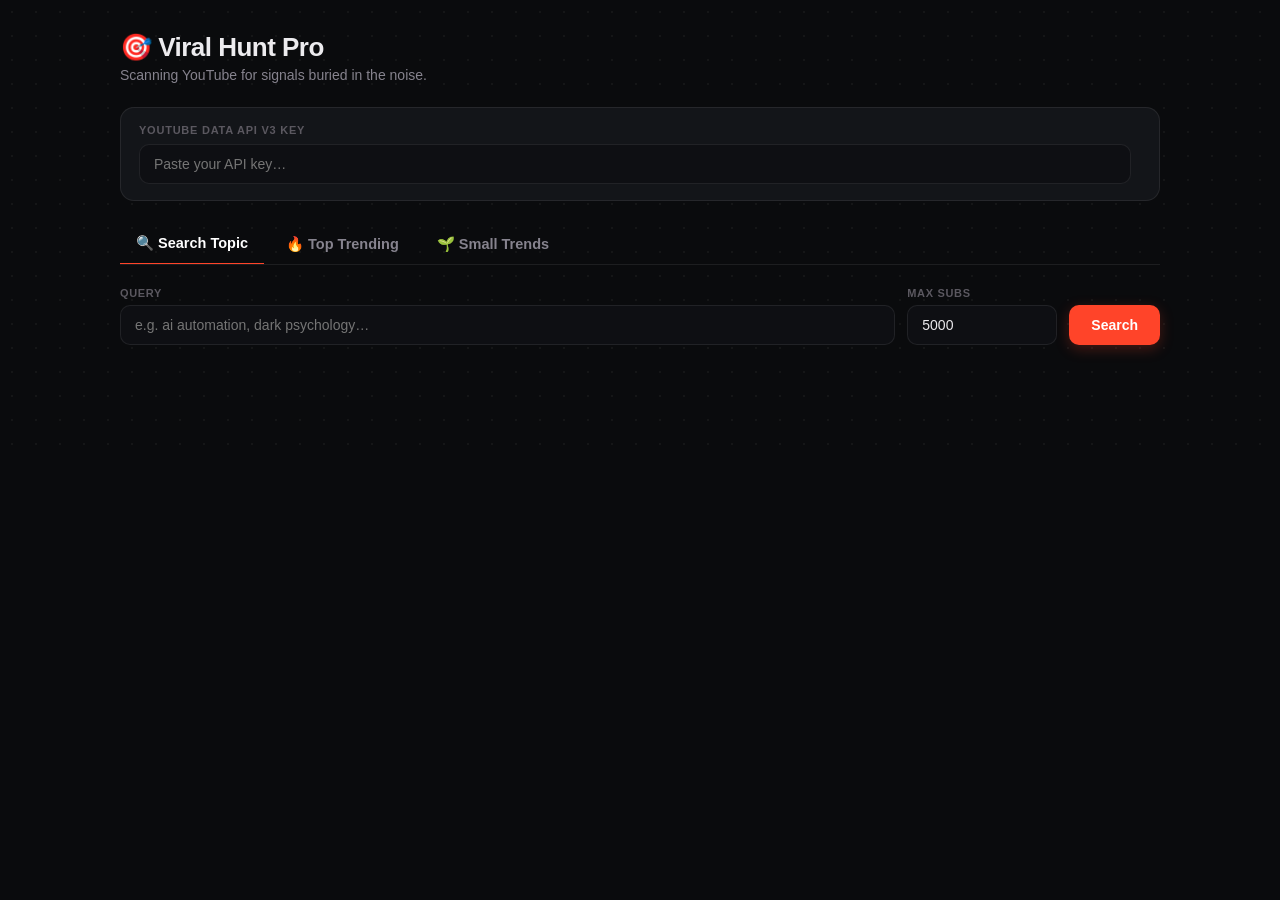
==== index.html @ f2e473ea "Update index.html" ====
<!DOCTYPE html>
<html lang="en">
<head>
<meta charset="UTF-8">
<meta name="viewport" content="width=device-width, initial-scale=1.0">
<title>Viral Hunt Pro</title>
<style>
  :root {
    --void: #0a0b0d;
    --panel: #131519;
    --panel-2: #0e0f13;
    --line: rgba(255,255,255,0.08);
    --signal: #ff4429;
    --signal-dim: rgba(255,68,41,0.14);
    --phosphor: #5eefa0;
    --amber: #ffb454;
    --ink: #ecebee;
    --ink-dim: #86838e;
    --ink-faint: #5b5860;
  }
  * { box-sizing: border-box; }
  html, body {
    margin: 0;
    background: var(--void);
    color: var(--ink);
    font-family: -apple-system, BlinkMacSystemFont, 'Segoe UI', Roboto, Helvetica, Arial, sans-serif;
    -webkit-font-smoothing: antialiased;
  }
  body {
    background-image: radial-gradient(rgba(255,255,255,0.045) 1px, transparent 1px);
    background-size: 24px 24px;
  }
  .app { max-width: 1080px; margin: 0 auto; padding: 32px 20px 80px; }

  .app-header { margin-bottom: 24px; }
  .app-header h1 {
    font-size: 26px; font-weight: 800; margin: 0 0 4px;
    letter-spacing: -0.02em; display: flex; align-items: center; gap: 9px;
  }
  .app-header .tagline { margin: 0; color: var(--ink-dim); font-size: 14px; }

  .api-key-section {
    background: var(--panel); border: 1px solid var(--line);
    border-radius: 14px; padding: 16px 18px; margin-bottom: 22px;
  }
  .api-key-section label {
    display: block; font-size: 11px; font-weight: 700; text-transform: uppercase;
    letter-spacing: 0.07em; color: var(--ink-faint); margin-bottom: 8px;
  }
  .api-key-row { display: flex; align-items: center; gap: 10px; }
  .api-key-row input { flex: 1; }
  .key-status { font-size: 12px; color: var(--ink-faint); white-space: nowrap; font-family: ui-monospace, 'SF Mono', Consolas, monospace; }
  .key-status.saved { color: var(--phosphor); }
  .key-hint { margin: 8px 0 0; font-size: 12px; color: var(--ink-faint); }

  input[type="text"], input[type="number"], input[type="password"] {
    background: var(--panel-2); border: 1px solid var(--line); color: var(--ink);
    border-radius: 10px; padding: 11px 14px; font-size: 14px; outline: none;
    transition: border-color .15s, box-shadow .15s; width: 100%; font-family: inherit;
  }
  input:focus { border-color: var(--signal); box-shadow: 0 0 0 3px var(--signal-dim); }

  .tabs { display: flex; gap: 6px; margin-bottom: 22px; border-bottom: 1px solid var(--line); overflow-x: auto; scrollbar-width: none; }
  .tabs::-webkit-scrollbar { display: none; }
  .tab-btn {
    background: transparent; border: none; color: var(--ink-dim); font-size: 14.5px;
    font-weight: 700; padding: 11px 16px; cursor: pointer; border-radius: 10px 10px 0 0;
    position: relative; top: 1px; transition: color .15s; font-family: inherit; white-space: nowrap;
  }
  .tab-btn:hover { color: var(--ink); }
  .tab-btn.active { color: #fff; border-bottom: 2px solid var(--signal); }
  .tab-btn:focus-visible, .primary-btn:focus-visible, .watch-link:focus-visible {
    outline: 2px solid var(--phosphor); outline-offset: 2px;
  }

  .tab-panel { display: none; }
  .tab-panel.active { display: block; animation: fadeIn .25s ease; }
  @keyframes fadeIn { from { opacity: 0; transform: translateY(4px); } to { opacity: 1; transform: translateY(0); } }

  .controls { display: flex; align-items: flex-end; gap: 12px; flex-wrap: wrap; margin-bottom: 8px; }
  .field { display: flex; flex-direction: column; gap: 6px; flex: 1; min-width: 200px; }
  .field-small { flex: 0 0 150px; min-width: 130px; }
  .field label {
    font-size: 11px; font-weight: 700; color: var(--ink-faint);
    text-transform: uppercase; letter-spacing: 0.06em;
  }
  .region-chip {
    background: rgba(255,255,255,0.04); border: 1px solid var(--line); color: var(--ink-dim);
    font-size: 13.5px; font-weight: 600; padding: 11px 16px; border-radius: 10px; white-space: nowrap;
  }

  .primary-btn {
    background: var(--signal); border: none; color: #fff; font-weight: 700; font-size: 14px;
    padding: 12px 22px; border-radius: 10px; cursor: pointer; white-space: nowrap;
    display: inline-flex; align-items: center; gap: 8px;
    transition: transform .12s, box-shadow .12s, opacity .12s, background .12s;
    box-shadow: 0 4px 14px rgba(255,68,41,0.25); font-family: inherit;
  }
  .primary-btn:hover:not(:disabled) { background: #ff5b3f; transform: translateY(-1px); box-shadow: 0 6px 18px rgba(255,68,41,0.35); }
  .primary-btn:disabled { opacity: .6; cursor: not-allowed; transform: none; }

  .status-msg { font-size: 13.5px; margin: 10px 0 14px; min-height: 18px; }
  .status-msg.info { color: var(--ink-dim); }
  .status-msg.success { color: var(--phosphor); }
  .status-msg.error { color: #ff6b6b; }

  .results-wrap { overflow-x: auto; border-radius: 14px; }
  .results-table {
    width: 100%; border-collapse: collapse; background: var(--panel-2);
    border: 1px solid var(--line); border-radius: 14px; overflow: hidden;
  }
  .results-table thead th {
    text-align: left; font-size: 10.5px; text-transform: uppercase; letter-spacing: .07em;
    color: var(--ink-faint); padding: 12px 16px; border-bottom: 1px solid var(--line); font-weight: 700;
  }
  .results-table tbody tr { border-bottom: 1px solid rgba(255,255,255,.05); transition: background .15s; }
  .results-table tbody tr:last-child { border-bottom: none; }
  .results-table tbody tr:hover { background: rgba(255,255,255,.025); }
  .results-table td { padding: 12px 16px; vertical-align: middle; }

  .video-cell { display: flex; align-items: center; gap: 12px; min-width: 260px; }
  .thumb { width: 96px; height: 54px; object-fit: cover; border-radius: 8px; background: #1a1c21; flex-shrink: 0; }
  .video-meta { min-width: 0; }
  .video-title {
    font-size: 14px; font-weight: 600; color: var(--ink); overflow: hidden; text-overflow: ellipsis;
    display: -webkit-box; -webkit-line-clamp: 2; -webkit-box-orient: vertical; line-height: 1.35;
  }
  .video-channel { font-size: 12.5px; color: var(--ink-dim); margin-top: 2px; }
  .video-views {
    font-size: 11.5px; color: var(--ink-faint); margin-top: 2px;
    font-family: ui-monospace, 'SF Mono', Consolas, monospace;
  }

  .badge {
    display: inline-block; padding: 5px 11px; border-radius: 999px; font-size: 12.5px;
    font-weight: 700; font-variant-numeric: tabular-nums; white-space: nowrap;
    font-family: ui-monospace, 'SF Mono', Consolas, monospace;
  }
  .badge-phosphor { color: var(--phosphor); background: rgba(94,239,160,0.12); }
  .badge-amber { color: var(--amber); background: rgba(255,180,84,0.12); }

  .ratio-badge { font-weight: 800; }
  .ratio-badge.ratio-hot { color: #fff; background: var(--signal); }
  .ratio-badge.ratio-warm { color: var(--amber); background: rgba(255,180,84,0.14); }
  .ratio-badge.ratio-mild { color: var(--ink-dim); background: rgba(255,255,255,0.06); }

  .watch-link {
    color: #fff; background: rgba(255,255,255,.06); border: 1px solid rgba(255,255,255,.12);
    padding: 7px 14px; border-radius: 8px; font-size: 13px; font-weight: 700; text-decoration: none;
    white-space: nowrap; transition: background .15s, border-color .15s; display: inline-block;
  }
  .watch-link:hover { background: rgba(255,255,255,.1); border-color: rgba(255,255,255,.2); }

  .empty-state {
    text-align: center; padding: 48px 20px; background: var(--panel-2);
    border: 1px dashed var(--line); border-radius: 14px; color: var(--ink-dim);
  }
  .empty-icon { font-size: 28px; margin-bottom: 10px; opacity: 0.8; }

  .spinner {
    width: 14px; height: 14px; border: 2px solid rgba(255,255,255,.35); border-top-color: #fff;
    border-radius: 50%; display: inline-block; animation: spin .7s linear infinite;
  }
  @keyframes spin { to { transform: rotate(360deg); } }

  @media (max-width: 640px) {
    .app { padding: 20px 14px 60px; }
    .video-cell { min-width: 200px; }
    .thumb { width: 68px; height: 38px; }
  }

  @media (prefers-reduced-motion: reduce) {
    * { animation-duration: 0.01ms !important; animation-iteration-count: 1 !important; transition-duration: 0.01ms !important; }
  }
</style>
</head>
<body>
  <div class="app">
    <header class="app-header">
      <h1>🎯 Viral Hunt Pro</h1>
      <p class="tagline">Scanning YouTube for signals buried in the noise.</p>
    </header>

    <section class="api-key-section">
      <label for="apiKeyInput">YouTube Data API v3 Key</label>
      <div class="api-key-row">
        <input type="password" id="apiKeyInput" placeholder="Paste your API key…" autocomplete="off">
        <span id="apiKeyStatus" class="key-status"></span>
      </div>
    </section>

    <nav class="tabs">
      <button class="tab-btn active" data-tab="search" type="button">🔍 Search Topic</button>
      <button class="tab-btn" data-tab="trending" type="button">🔥 Top Trending</button>
      <button class="tab-btn" data-tab="smallTrends" type="button">🌱 Small Trends</button>
    </nav>

    <main>
      <!-- Tab 1: Search Topic -->
      <section id="searchTab" class="tab-panel active">
        <div class="controls">
          <div class="field">
            <label for="queryInput">Query</label>
            <input type="text" id="queryInput" placeholder="e.g. ai automation, dark psychology…">
          </div>
          <div class="field field-small">
            <label for="maxSubsInput">Max Subs</label>
            <input type="number" id="maxSubsInput" value="5000" min="0" step="1">
          </div>
          <button id="searchBtn" class="primary-btn" type="button">Search</button>
        </div>
        <div id="searchStatus" class="status-msg"></div>
        <div id="searchResultsWrap" class="results-wrap"></div>
      </section>

      <!-- Tab 2: General Trending -->
      <section id="trendingTab" class="tab-panel">
        <div class="controls">
          <div class="region-chip">🇮🇳 Region: India</div>
          <button id="trendingBtn" class="primary-btn" type="button">Fetch Trending</button>
        </div>
        <div id="trendingStatus" class="status-msg"></div>
        <div id="trendingResultsWrap" class="results-wrap"></div>
      </section>

      <!-- Tab 3: Small Trends (New Feature) -->
      <section id="smallTrendsTab" class="tab-panel">
        <div class="controls">
          <div class="field field-small" style="flex: 2;">
            <label for="smallTrendsMaxSubs">Max Subs Limit for Trends</label>
            <input type="number" id="smallTrendsMaxSubs" value="50000" min="0" step="1" placeholder="e.g. 50000">
          </div>
          <button id="smallTrendsBtn" class="primary-btn" type="button">Find Small Trends</button>
        </div>
        <p style="font-size: 12px; color: var(--ink-faint); margin-top: 5px;">Scans Top 50 Trending videos and filters out the big channels.</p>
        <div id="smallTrendsStatus" class="status-msg"></div>
        <div id="smallTrendsResultsWrap" class="results-wrap"></div>
      </section>
    </main>
  </div>

<script>
'use strict';

const YT_API_BASE = 'https://www.googleapis.com/youtube/v3';
const API_KEY_STORAGE = 'viralHuntPro_apiKey';

/* ---------- API key persistence ---------- */

function loadApiKey() {
  const saved = localStorage.getItem(API_KEY_STORAGE);
  if (saved) {
    document.getElementById('apiKeyInput').value = saved;
    setKeyStatus(true);
  }
}

function setKeyStatus(hasKey) {
  const el = document.getElementById('apiKeyStatus');
  el.textContent = hasKey ? '● saved' : '';
  el.className = hasKey ? 'key-status saved' : 'key-status';
}

document.getElementById('apiKeyInput').addEventListener('input', (e) => {
  const val = e.target.value.trim();
  if (val) {
    localStorage.setItem(API_KEY_STORAGE, val);
    setKeyStatus(true);
  } else {
    localStorage.removeItem(API_KEY_STORAGE);
    setKeyStatus(false);
  }
});

function getApiKey() {
  return document.getElementById('apiKeyInput').value.trim();
}

function requireApiKey(statusElId) {
  const key = getApiKey();
  if (!key) {
    showStatus(statusElId, 'Add your YouTube API key above first.', 'error');
    document.getElementById('apiKeyInput').focus();
    return null;
  }
  return key;
}

/* ---------- Tabs ---------- */

document.querySelectorAll('.tab-btn').forEach((btn) => {
  btn.addEventListener('click', () => {
    document.querySelectorAll('.tab-btn').forEach((b) => b.classList.remove('active'));
    document.querySelectorAll('.tab-panel').forEach((p) => p.classList.remove('active'));
    btn.classList.add('active');
    document.getElementById(btn.dataset.tab + 'Tab').classList.add('active');
  });
});

/* ---------- Shared helpers ---------- */

function showStatus(elId, message, type) {
  const el = document.getElementById(elId);
  if (!message) {
    el.textContent = '';
    el.className = 'status-msg';
    return;
  }
  el.textContent = message;
  el.className = `status-msg ${type}`;
}

function setLoading(mode, isLoading) {
  let btnId, label;
  if (mode === 'search') { btnId = 'searchBtn'; label = 'Search'; }
  else if (mode === 'trending') { btnId = 'trendingBtn'; label = 'Fetch Trending'; }
  else if (mode === 'smallTrends') { btnId = 'smallTrendsBtn'; label = 'Find Small Trends'; }

  const btn = document.getElementById(btnId);
  btn.disabled = isLoading;
  btn.innerHTML = isLoading ? '<span class="spinner"></span> Loading…' : label;
}

function clearResults(wrapId) {
  document.getElementById(wrapId).innerHTML = '';
}

function renderEmptyState(wrapId, message) {
  document.getElementById(wrapId).innerHTML =
    `<div class="empty-state"><div class="empty-icon">📡</div><p>${escapeHtml(message)}</p></div>`;
}

function escapeHtml(str) {
  const div = document.createElement('div');
  div.textContent = str == null ? '' : String(str);
  return div.innerHTML;
}

function getThumbnailUrl(snippet) {
  const thumbs = snippet && snippet.thumbnails;
  if (!thumbs) return '';
  const t = thumbs.medium || thumbs.high || thumbs.default || thumbs.standard || thumbs.maxres;
  return t ? t.url : '';
}

function formatAbbreviated(num) {
  if (num == null || isNaN(num)) return '0';
  if (num >= 1e9) return (num / 1e9).toFixed(1).replace(/\.0$/, '') + 'B';
  if (num >= 1e6) return (num / 1e6).toFixed(1).replace(/\.0$/, '') + 'M';
  if (num >= 1e3) return (num / 1e3).toFixed(1).replace(/\.0$/, '') + 'K';
  return String(num);
}

function formatRatio(ratio) {
  const rounded = ratio >= 10 ? Math.round(ratio) : Math.round(ratio * 10) / 10;
  return `${rounded}×`;
}

function ratioTierClass(ratio) {
  if (ratio >= 50) return 'ratio-hot';
  if (ratio >= 10) return 'ratio-warm';
  return 'ratio-mild';
}

function chunkArray(arr, size) {
  const out = [];
  for (let i = 0; i < arr.length; i += size) out.push(arr.slice(i, i + size));
  return out;
}

async function handleApiResponse(res) {
  let data = null;
  try {
    data = await res.json();
  } catch {
    throw new Error('Unexpected response from the YouTube API.');
  }
  if (!res.ok) {
    const apiMsg = data && data.error ? data.error.message : null;
    if (res.status === 403) throw new Error('API quota exceeded or access denied.');
    throw new Error(apiMsg || `YouTube API error (${res.status}).`);
  }
  return data;
}

function parseMaxSubs(raw) {
  const trimmed = String(raw).trim();
  if (trimmed === '') return 5000;
  const num = Number(trimmed);
  if (Number.isNaN(num) || num < 0) return 5000;
  return Math.floor(num);
}

/* ---------- Tab 1: Search Topic ---------- */

async function searchTopic() {
  const apiKey = requireApiKey('searchStatus');
  if (!apiKey) return;

  const query = document.getElementById('queryInput').value.trim();
  if (!query) {
    showStatus('searchStatus', 'Enter a search query first.', 'error');
    return;
  }

  const maxSubs = parseMaxSubs(document.getElementById('maxSubsInput').value);

  setLoading('search', true);
  clearResults('searchResultsWrap');
  showStatus('searchStatus', 'Scanning the last 24 hours…', 'info');

  try {
    const publishedAfter = new Date(Date.now() - 24 * 60 * 60 * 1000).toISOString();
    const searchUrl = `${YT_API_BASE}/search?part=snippet&type=video&order=viewCount` +
      `&videoDuration=long&publishedAfter=${encodeURIComponent(publishedAfter)}` +
      `&maxResults=50&q=${encodeURIComponent(query)}&key=${encodeURIComponent(apiKey)}`;

    const searchData = await handleApiResponse(await fetch(searchUrl));
    const items = (searchData.items || []).filter((it) => it.id && it.id.videoId);

    if (items.length === 0) {
      showStatus('searchStatus', '');
      renderEmptyState('searchResultsWrap', `No signal in the last 24 hours for "${query}". Try a broader query.`);
      return;
    }

    const videoIds = items.map((it) => it.id.videoId);
    const channelIds = [...new Set(items.map((it) => it.snippet.channelId))];

    const [videoStats, channelStats] = await Promise.all([
      fetchVideoStats(videoIds, apiKey),
      fetchChannelStats(channelIds, apiKey),
    ]);

    let results = items.map((it) => {
      const vid = it.id.videoId;
      const ch = channelStats[it.snippet.channelId];
      const vs = videoStats[vid];
      const viewCount = vs ? vs.viewCount : null;
      const subscriberCount = ch ? ch.subscriberCount : null;
      return {
        videoId: vid,
        title: it.snippet.title,
        channelTitle: it.snippet.channelTitle,
        thumbnail: getThumbnailUrl(it.snippet),
        viewCount,
        subscriberCount,
        hiddenSubs: ch ? ch.hidden : false,
        ratio: viewCount != null && subscriberCount != null ? viewCount / Math.max(subscriberCount, 1) : 0,
      };
    });

    results = results.filter((r) => r.subscriberCount !== null && !r.hiddenSubs && r.subscriberCount <= maxSubs);
    results.sort((a, b) => b.ratio - a.ratio);

    if (results.length === 0) {
      showStatus('searchStatus', '');
      renderEmptyState('searchResultsWrap', `0 videos found under ${maxSubs.toLocaleString()} subs, try increasing the limit.`);
    } else {
      showStatus('searchStatus', `Found ${results.length} outlier(s).`, 'success');
      document.getElementById('searchResultsWrap').innerHTML = buildSearchTableHTML(results);
    }
  } catch (err) {
    showStatus('searchStatus', err.message || 'Something went wrong.', 'error');
  } finally {
    setLoading('search', false);
  }
}

/* ---------- Tab 2: Top Trending ---------- */

async function fetchTrending() {
  const apiKey = requireApiKey('trendingStatus');
  if (!apiKey) return;

  setLoading('trending', true);
  clearResults('trendingResultsWrap');
  showStatus('trendingStatus', 'Reading the trending feed…', 'info');

  try {
    const url = `${YT_API_BASE}/videos?part=snippet,statistics&chart=mostPopular` +
      `&regionCode=IN&maxResults=50&key=${encodeURIComponent(apiKey)}`;
    const data = await handleApiResponse(await fetch(url));
    const items = data.items || [];

    if (items.length === 0) {
      showStatus('trendingStatus', '');
      renderEmptyState('trendingResultsWrap', 'No trending data available right now.');
      return;
    }

    const results = items.map((it) => ({
      videoId: it.id,
      title: it.snippet.title,
      channelTitle: it.snippet.channelTitle,
      thumbnail: getThumbnailUrl(it.snippet),
      viewCount: parseInt((it.statistics && it.statistics.viewCount) || '0', 10),
    }));

    showStatus('trendingStatus', `Showing ${results.length} trending videos in India.`, 'success');
    document.getElementById('trendingResultsWrap').innerHTML = buildTrendingTableHTML(results);
  } catch (err) {
    showStatus('trendingStatus', err.message, 'error');
  } finally {
    setLoading('trending', false);
  }
}

/* ---------- Tab 3: Small Trends (New) ---------- */

async function fetchSmallTrending() {
  const apiKey = requireApiKey('smallTrendsStatus');
  if (!apiKey) return;

  const maxSubs = parseMaxSubs(document.getElementById('smallTrendsMaxSubs').value);

  setLoading('smallTrends', true);
  clearResults('smallTrendsResultsWrap');
  showStatus('smallTrendsStatus', 'Hunting for hidden gems in Top 50 Trending…', 'info');

  try {
    const url = `${YT_API_BASE}/videos?part=snippet,statistics&chart=mostPopular` +
      `&regionCode=IN&maxResults=50&key=${encodeURIComponent(apiKey)}`;
    const data = await handleApiResponse(await fetch(url));
    const items = data.items || [];

    if (items.length === 0) {
      showStatus('smallTrendsStatus', '');
      renderEmptyState('smallTrendsResultsWrap', 'No trending data available right now.');
      return;
    }

    const channelIds = [...new Set(items.map((it) => it.snippet.channelId))];
    const channelStats = await fetchChannelStats(channelIds, apiKey);

    let results = items.map((it) => {
      const ch = channelStats[it.snippet.channelId];
      const viewCount = parseInt((it.statistics && it.statistics.viewCount) || '0', 10);
      const subscriberCount = ch ? ch.subscriberCount : null;

      return {
        videoId: it.id,
        title: it.snippet.title,
        channelTitle: it.snippet.channelTitle,
        thumbnail: getThumbnailUrl(it.snippet),
        viewCount,
        subscriberCount,
        hiddenSubs: ch ? ch.hidden : false,
        ratio: viewCount != null && subscriberCount != null ? viewCount / Math.max(subscriberCount, 1) : 0,
      };
    });

    results = results.filter((r) => r.subscriberCount !== null && !r.hiddenSubs && r.subscriberCount <= maxSubs);
    results.sort((a, b) => b.ratio - a.ratio);

    if (results.length === 0) {
      showStatus('smallTrendsStatus', '');
      renderEmptyState('smallTrendsResultsWrap', `Trending list scanned, but 0 videos found under ${maxSubs.toLocaleString()} subs. Try increasing the limit.`);
    } else {
      showStatus('smallTrendsStatus', `Found ${results.length} trending videos from small channels!`, 'success');
      // Using the advanced table layout from the first tab because it perfectly displays subs and Outlier ratios
      document.getElementById('smallTrendsResultsWrap').innerHTML = buildSearchTableHTML(results);
    }
  } catch (err) {
    showStatus('smallTrendsStatus', err.message, 'error');
  } finally {
    setLoading('smallTrends', false);
  }
}

/* ---------- Data Fetch Helpers ---------- */

async function fetchVideoStats(videoIds, apiKey) {
  if (videoIds.length === 0) return {};
  const map = {};
  for (const chunk of chunkArray(videoIds, 50)) {
    const url = `${YT_API_BASE}/videos?part=statistics&id=${chunk.join(',')}&key=${encodeURIComponent(apiKey)}`;
    const data = await handleApiResponse(await fetch(url));
    (data.items || []).forEach((v) => {
      map[v.id] = { viewCount: parseInt((v.statistics && v.statistics.viewCount) || '0', 10) };
    });
  }
  return map;
}

async function fetchChannelStats(channelIds, apiKey) {
  if (channelIds.length === 0) return {};
  const map = {};
  for (const chunk of chunkArray(channelIds, 50)) {
    const url = `${YT_API_BASE}/channels?part=statistics&id=${chunk.join(',')}&key=${encodeURIComponent(apiKey)}`;
    const data = await handleApiResponse(await fetch(url));
    (data.items || []).forEach((ch) => {
      const stats = ch.statistics || {};
      map[ch.id] = {
        subscriberCount: stats.hiddenSubscriberCount ? null : parseInt(stats.subscriberCount || '0', 10),
        hidden: !!stats.hiddenSubscriberCount,
      };
    });
  }
  return map;
}

/* ---------- Rendering ---------- */

function buildSearchTableHTML(results) {
  const rows = results.map((r) => {
    const tier = ratioTierClass(r.ratio);
    return `
      <tr>
        <td class="video-cell">
          <img class="thumb" src="${escapeHtml(r.thumbnail)}" alt="" loading="lazy">
          <div class="video-meta">
            <div class="video-title" title="${escapeHtml(r.title)}">${escapeHtml(r.title)}</div>
            <div class="video-channel">${escapeHtml(r.channelTitle)}</div>
            <div class="video-views">${formatAbbreviated(r.viewCount)} views</div>
          </div>
        </td>
        <td><span class="badge badge-phosphor">${r.subscriberCount.toLocaleString()} subs</span></td>
        <td><span class="badge ratio-badge ${tier}">${formatRatio(r.ratio)}</span></td>
        <td><a class="watch-link" href="https://www.youtube.com/watch?v=${encodeURIComponent(r.videoId)}" target="_blank" rel="noopener noreferrer">Watch ↗</a></td>
      </tr>`;
  }).join('');

  return `<table class="results-table"><thead><tr>
      <th>Video</th><th>Subs</th><th title="Views per subscriber">Outlier</th><th></th>
    </tr></thead><tbody>${rows}</tbody></table>`;
}

function buildTrendingTableHTML(results) {
  const rows = results.map((r) => `
      <tr>
        <td class="video-cell">
          <img class="thumb" src="${escapeHtml(r.thumbnail)}" alt="" loading="lazy">
          <div class="video-meta">
            <div class="video-title" title="${escapeHtml(r.title)}">${escapeHtml(r.title)}</div>
            <div class="video-channel">${escapeHtml(r.channelTitle)}</div>
          </div>
        </td>
        <td><span class="badge badge-amber">${formatAbbreviated(r.viewCount)} views</span></td>
        <td><a class="watch-link" href="https://www.youtube.com/watch?v=${encodeURIComponent(r.videoId)}" target="_blank" rel="noopener noreferrer">Watch ↗</a></td>
      </tr>`).join('');

  return `<table class="results-table"><thead><tr><th>Video</th><th>Views</th><th></th></tr></thead><tbody>${rows}</tbody></table>`;
}

/* ---------- Init ---------- */

document.getElementById('searchBtn').addEventListener('click', searchTopic);
document.getElementById('trendingBtn').addEventListener('click', fetchTrending);
document.getElementById('smallTrendsBtn').addEventListener('click', fetchSmallTrending);

document.getElementById('queryInput').addEventListener('keydown', (e) => { if (e.key === 'Enter') searchTopic(); });
document.getElementById('maxSubsInput').addEventListener('keydown', (e) => { if (e.key === 'Enter') searchTopic(); });
document.getElementById('smallTrendsMaxSubs').addEventListener('keydown', (e) => { if (e.key === 'Enter') fetchSmallTrending(); });

loadApiKey();
</script>
</body>
</html>
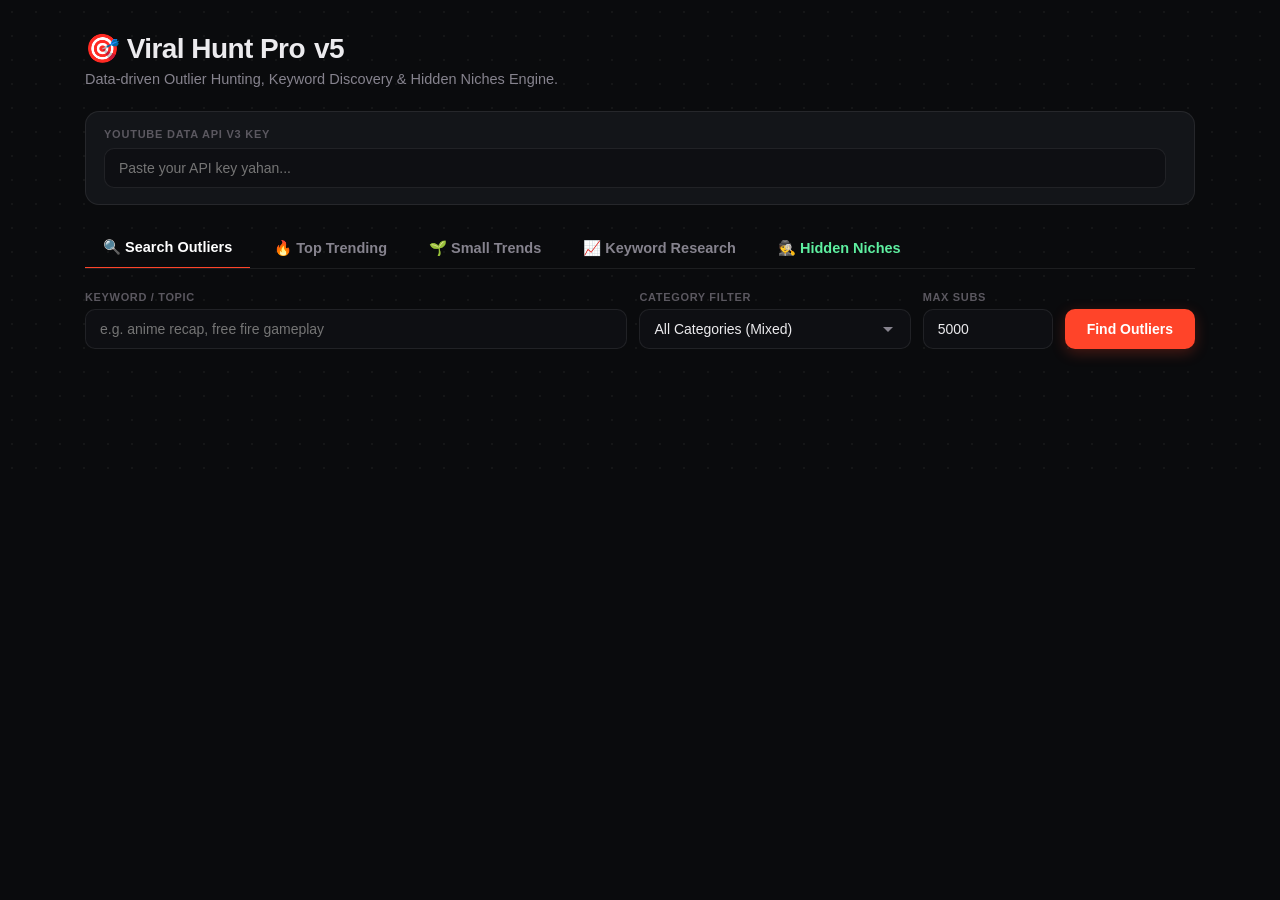
==== commit 21a7af46: "Update index.html" ====
--- a/index.html
+++ b/index.html
@@ -3,8 +3,9 @@
 <head>
 <meta charset="UTF-8">
 <meta name="viewport" content="width=device-width, initial-scale=1.0">
-<title>Viral Hunt Pro</title>
+<title>Viral Hunt Pro - Ultimate Edition</title>
 <style>
+  /* 🎨 Premium Dark Theme (SaaS Level) */
   :root {
     --void: #0a0b0d;
     --panel: #131519;
@@ -14,15 +15,15 @@
     --signal-dim: rgba(255,68,41,0.14);
     --phosphor: #5eefa0;
     --amber: #ffb454;
+    --blue: #3b82f6;
+    --purple: #a855f7;
     --ink: #ecebee;
     --ink-dim: #86838e;
     --ink-faint: #5b5860;
   }
   * { box-sizing: border-box; }
   html, body {
-    margin: 0;
-    background: var(--void);
-    color: var(--ink);
+    margin: 0; background: var(--void); color: var(--ink);
     font-family: -apple-system, BlinkMacSystemFont, 'Segoe UI', Roboto, Helvetica, Arial, sans-serif;
     -webkit-font-smoothing: antialiased;
   }
@@ -30,15 +31,17 @@
     background-image: radial-gradient(rgba(255,255,255,0.045) 1px, transparent 1px);
     background-size: 24px 24px;
   }
-  .app { max-width: 1080px; margin: 0 auto; padding: 32px 20px 80px; }
-
+  .app { max-width: 1150px; margin: 0 auto; padding: 32px 20px 80px; }
+
+  /* 🏷️ Header */
   .app-header { margin-bottom: 24px; }
   .app-header h1 {
-    font-size: 26px; font-weight: 800; margin: 0 0 4px;
+    font-size: 28px; font-weight: 800; margin: 0 0 6px;
     letter-spacing: -0.02em; display: flex; align-items: center; gap: 9px;
   }
-  .app-header .tagline { margin: 0; color: var(--ink-dim); font-size: 14px; }
-
+  .app-header .tagline { margin: 0; color: var(--ink-dim); font-size: 14.5px; }
+
+  /* 🔑 API Key Section */
   .api-key-section {
     background: var(--panel); border: 1px solid var(--line);
     border-radius: 14px; padding: 16px 18px; margin-bottom: 22px;
@@ -49,62 +52,64 @@
   }
   .api-key-row { display: flex; align-items: center; gap: 10px; }
   .api-key-row input { flex: 1; }
-  .key-status { font-size: 12px; color: var(--ink-faint); white-space: nowrap; font-family: ui-monospace, 'SF Mono', Consolas, monospace; }
+  .key-status { font-size: 12px; color: var(--ink-faint); white-space: nowrap; font-family: ui-monospace, monospace; }
   .key-status.saved { color: var(--phosphor); }
-  .key-hint { margin: 8px 0 0; font-size: 12px; color: var(--ink-faint); }
-
-  input[type="text"], input[type="number"], input[type="password"] {
+
+  /* ⌨️ Inputs & Dropdowns */
+  input[type="text"], input[type="number"], input[type="password"], select {
     background: var(--panel-2); border: 1px solid var(--line); color: var(--ink);
     border-radius: 10px; padding: 11px 14px; font-size: 14px; outline: none;
     transition: border-color .15s, box-shadow .15s; width: 100%; font-family: inherit;
   }
-  input:focus { border-color: var(--signal); box-shadow: 0 0 0 3px var(--signal-dim); }
-
+  input:focus, select:focus { border-color: var(--signal); box-shadow: 0 0 0 3px var(--signal-dim); }
+  select { appearance: none; background-image: url('data:image/svg+xml;utf8,<svg fill="%2386838e" height="24" viewBox="0 0 24 24" width="24" xmlns="http://www.w3.org/2000/svg"><path d="M7 10l5 5 5-5z"/></svg>'); background-repeat: no-repeat; background-position-x: 96%; background-position-y: 50%; cursor: pointer; padding-right: 30px; }
+  select option { background: var(--panel); color: var(--ink); }
+
+  /* 📑 Tabs Navigation */
   .tabs { display: flex; gap: 6px; margin-bottom: 22px; border-bottom: 1px solid var(--line); overflow-x: auto; scrollbar-width: none; }
   .tabs::-webkit-scrollbar { display: none; }
   .tab-btn {
     background: transparent; border: none; color: var(--ink-dim); font-size: 14.5px;
-    font-weight: 700; padding: 11px 16px; cursor: pointer; border-radius: 10px 10px 0 0;
+    font-weight: 700; padding: 11px 18px; cursor: pointer; border-radius: 10px 10px 0 0;
     position: relative; top: 1px; transition: color .15s; font-family: inherit; white-space: nowrap;
   }
   .tab-btn:hover { color: var(--ink); }
   .tab-btn.active { color: #fff; border-bottom: 2px solid var(--signal); }
-  .tab-btn:focus-visible, .primary-btn:focus-visible, .watch-link:focus-visible {
-    outline: 2px solid var(--phosphor); outline-offset: 2px;
-  }
 
   .tab-panel { display: none; }
   .tab-panel.active { display: block; animation: fadeIn .25s ease; }
   @keyframes fadeIn { from { opacity: 0; transform: translateY(4px); } to { opacity: 1; transform: translateY(0); } }
 
+  /* 🎛️ Controls & Filters */
   .controls { display: flex; align-items: flex-end; gap: 12px; flex-wrap: wrap; margin-bottom: 8px; }
-  .field { display: flex; flex-direction: column; gap: 6px; flex: 1; min-width: 200px; }
-  .field-small { flex: 0 0 150px; min-width: 130px; }
+  .field { display: flex; flex-direction: column; gap: 6px; flex: 1; min-width: 180px; }
+  .field-small { flex: 0 0 130px; min-width: 110px; }
   .field label {
     font-size: 11px; font-weight: 700; color: var(--ink-faint);
     text-transform: uppercase; letter-spacing: 0.06em;
   }
-  .region-chip {
-    background: rgba(255,255,255,0.04); border: 1px solid var(--line); color: var(--ink-dim);
-    font-size: 13.5px; font-weight: 600; padding: 11px 16px; border-radius: 10px; white-space: nowrap;
-  }
-
+
+  /* 🟢 Buttons */
   .primary-btn {
     background: var(--signal); border: none; color: #fff; font-weight: 700; font-size: 14px;
     padding: 12px 22px; border-radius: 10px; cursor: pointer; white-space: nowrap;
-    display: inline-flex; align-items: center; gap: 8px;
+    display: inline-flex; align-items: center; justify-content: center; gap: 8px; min-width: 120px;
     transition: transform .12s, box-shadow .12s, opacity .12s, background .12s;
     box-shadow: 0 4px 14px rgba(255,68,41,0.25); font-family: inherit;
   }
   .primary-btn:hover:not(:disabled) { background: #ff5b3f; transform: translateY(-1px); box-shadow: 0 6px 18px rgba(255,68,41,0.35); }
+  .primary-btn.blue-btn { background: var(--blue); box-shadow: 0 4px 14px rgba(59,130,246,0.25); }
+  .primary-btn.blue-btn:hover:not(:disabled) { background: #2563eb; box-shadow: 0 6px 18px rgba(59,130,246,0.35); }
   .primary-btn:disabled { opacity: .6; cursor: not-allowed; transform: none; }
 
-  .status-msg { font-size: 13.5px; margin: 10px 0 14px; min-height: 18px; }
+  /* 📢 Status Messages */
+  .status-msg { font-size: 13.5px; margin: 10px 0 14px; min-height: 18px; font-weight: 500; }
   .status-msg.info { color: var(--ink-dim); }
   .status-msg.success { color: var(--phosphor); }
   .status-msg.error { color: #ff6b6b; }
 
-  .results-wrap { overflow-x: auto; border-radius: 14px; }
+  /* 📊 Table Layouts */
+  .results-wrap { overflow-x: auto; border-radius: 14px; margin-bottom: 20px; }
   .results-table {
     width: 100%; border-collapse: collapse; background: var(--panel-2);
     border: 1px solid var(--line); border-radius: 14px; overflow: hidden;
@@ -118,29 +123,30 @@
   .results-table tbody tr:hover { background: rgba(255,255,255,.025); }
   .results-table td { padding: 12px 16px; vertical-align: middle; }
 
+  /* 🎬 Video Elements */
   .video-cell { display: flex; align-items: center; gap: 12px; min-width: 260px; }
-  .thumb { width: 96px; height: 54px; object-fit: cover; border-radius: 8px; background: #1a1c21; flex-shrink: 0; }
+  .thumb { width: 100px; height: 56px; object-fit: cover; border-radius: 8px; background: #1a1c21; flex-shrink: 0; border: 1px solid rgba(255,255,255,0.1); }
   .video-meta { min-width: 0; }
   .video-title {
     font-size: 14px; font-weight: 600; color: var(--ink); overflow: hidden; text-overflow: ellipsis;
     display: -webkit-box; -webkit-line-clamp: 2; -webkit-box-orient: vertical; line-height: 1.35;
   }
-  .video-channel { font-size: 12.5px; color: var(--ink-dim); margin-top: 2px; }
+  .video-channel { font-size: 12.5px; color: var(--ink-dim); margin-top: 3px; }
   .video-views {
     font-size: 11.5px; color: var(--ink-faint); margin-top: 2px;
-    font-family: ui-monospace, 'SF Mono', Consolas, monospace;
-  }
-
+    font-family: ui-monospace, monospace;
+  }
+
+  /* 🏆 Badges */
   .badge {
-    display: inline-block; padding: 5px 11px; border-radius: 999px; font-size: 12.5px;
-    font-weight: 700; font-variant-numeric: tabular-nums; white-space: nowrap;
-    font-family: ui-monospace, 'SF Mono', Consolas, monospace;
-  }
-  .badge-phosphor { color: var(--phosphor); background: rgba(94,239,160,0.12); }
-  .badge-amber { color: var(--amber); background: rgba(255,180,84,0.12); }
-
-  .ratio-badge { font-weight: 800; }
-  .ratio-badge.ratio-hot { color: #fff; background: var(--signal); }
+    display: inline-block; padding: 5px 11px; border-radius: 999px; font-size: 12px;
+    font-weight: 700; white-space: nowrap; font-family: ui-monospace, monospace;
+  }
+  .badge-phosphor { color: var(--phosphor); background: rgba(94,239,160,0.12); border: 1px solid rgba(94,239,160,0.2); }
+  .badge-amber { color: var(--amber); background: rgba(255,180,84,0.12); border: 1px solid rgba(255,180,84,0.2); }
+
+  .ratio-badge { font-weight: 800; font-size: 13px; }
+  .ratio-badge.ratio-hot { color: #fff; background: var(--signal); box-shadow: 0 2px 10px rgba(255,68,41,0.4); }
   .ratio-badge.ratio-warm { color: var(--amber); background: rgba(255,180,84,0.14); }
   .ratio-badge.ratio-mild { color: var(--ink-dim); background: rgba(255,255,255,0.06); }
 
@@ -149,104 +155,214 @@
     padding: 7px 14px; border-radius: 8px; font-size: 13px; font-weight: 700; text-decoration: none;
     white-space: nowrap; transition: background .15s, border-color .15s; display: inline-block;
   }
-  .watch-link:hover { background: rgba(255,255,255,.1); border-color: rgba(255,255,255,.2); }
-
+  .watch-link:hover { background: rgba(255,255,255,.1); border-color: rgba(255,255,255,.3); }
+
+  /* 🎲 Keyword Tags Grid (Tab 4) */
+  .keyword-grid {
+    display: flex; flex-wrap: wrap; gap: 8px; margin-top: 15px;
+    padding: 20px; background: var(--panel-2); border: 1px solid var(--line); border-radius: 14px;
+  }
+  .kw-tag {
+    background: rgba(59,130,246,0.1); border: 1px solid rgba(59,130,246,0.3);
+    color: #93c5fd; padding: 8px 14px; border-radius: 8px; font-size: 13.5px;
+    cursor: pointer; transition: all 0.2s; display: flex; align-items: center; gap: 6px;
+  }
+  .kw-tag:hover { background: rgba(59,130,246,0.2); border-color: rgba(59,130,246,0.5); color: #fff; transform: translateY(-2px); }
+
+  /* 🕵️ HIDDEN NICHES GRID (Tab 5 - THE NEW BEAST) */
+  .niches-container {
+    display: grid; grid-template-columns: repeat(auto-fit, minmax(320px, 1fr)); gap: 20px; margin-top: 10px;
+  }
+  .niche-card {
+    background: var(--panel-2); border: 1px solid var(--line); border-radius: 14px; padding: 0;
+    overflow: hidden; transition: border-color 0.2s;
+  }
+  .niche-card:hover { border-color: rgba(255,255,255,0.2); }
+  .niche-header {
+    background: var(--panel); padding: 14px 20px; font-weight: 800; font-size: 15px;
+    color: #fff; border-bottom: 1px solid var(--line); display: flex; align-items: center; gap: 8px;
+  }
+  .niche-list { list-style: none; padding: 0; margin: 0; }
+  .niche-item {
+    display: flex; justify-content: space-between; align-items: center;
+    padding: 12px 20px; border-bottom: 1px solid rgba(255,255,255,0.04); transition: background 0.2s;
+  }
+  .niche-item:last-child { border-bottom: none; }
+  .niche-item:hover { background: rgba(255,255,255,0.03); }
+  .niche-title { font-size: 13.5px; color: var(--ink); font-weight: 500; }
+  .niche-hunt-btn {
+    background: rgba(94,239,160,0.1); color: var(--phosphor); border: 1px solid rgba(94,239,160,0.3);
+    padding: 5px 10px; border-radius: 6px; font-size: 11.5px; font-weight: 700; cursor: pointer;
+    transition: all 0.2s; text-transform: uppercase; letter-spacing: 0.05em;
+  }
+  .niche-hunt-btn:hover { background: var(--phosphor); color: #000; }
+
+  /* 🌀 Utilities */
   .empty-state {
     text-align: center; padding: 48px 20px; background: var(--panel-2);
     border: 1px dashed var(--line); border-radius: 14px; color: var(--ink-dim);
   }
-  .empty-icon { font-size: 28px; margin-bottom: 10px; opacity: 0.8; }
-
+  .empty-icon { font-size: 32px; margin-bottom: 10px; opacity: 0.8; }
   .spinner {
     width: 14px; height: 14px; border: 2px solid rgba(255,255,255,.35); border-top-color: #fff;
     border-radius: 50%; display: inline-block; animation: spin .7s linear infinite;
   }
   @keyframes spin { to { transform: rotate(360deg); } }
-
-  @media (max-width: 640px) {
-    .app { padding: 20px 14px 60px; }
-    .video-cell { min-width: 200px; }
-    .thumb { width: 68px; height: 38px; }
-  }
-
-  @media (prefers-reduced-motion: reduce) {
-    * { animation-duration: 0.01ms !important; animation-iteration-count: 1 !important; transition-duration: 0.01ms !important; }
+  
+  @media (max-width: 768px) {
+    .video-cell { min-width: 200px; flex-direction: column; align-items: flex-start; gap: 8px; }
+    .thumb { width: 120px; height: 68px; }
+    .controls { flex-direction: column; align-items: stretch; }
   }
 </style>
 </head>
 <body>
   <div class="app">
     <header class="app-header">
-      <h1>🎯 Viral Hunt Pro</h1>
-      <p class="tagline">Scanning YouTube for signals buried in the noise.</p>
+      <h1>🎯 Viral Hunt Pro <span>v5</span></h1>
+      <p class="tagline">Data-driven Outlier Hunting, Keyword Discovery & Hidden Niches Engine.</p>
     </header>
 
+    <!-- API Key Section (Hidden but always working) -->
     <section class="api-key-section">
       <label for="apiKeyInput">YouTube Data API v3 Key</label>
       <div class="api-key-row">
-        <input type="password" id="apiKeyInput" placeholder="Paste your API key…" autocomplete="off">
+        <input type="password" id="apiKeyInput" placeholder="Paste your API key yahan..." autocomplete="off">
         <span id="apiKeyStatus" class="key-status"></span>
       </div>
     </section>
 
+    <!-- Main Navigation Tabs -->
     <nav class="tabs">
-      <button class="tab-btn active" data-tab="search" type="button">🔍 Search Topic</button>
+      <button class="tab-btn active" data-tab="search" type="button">🔍 Search Outliers</button>
       <button class="tab-btn" data-tab="trending" type="button">🔥 Top Trending</button>
       <button class="tab-btn" data-tab="smallTrends" type="button">🌱 Small Trends</button>
+      <button class="tab-btn" data-tab="keywords" type="button">📈 Keyword Research</button>
+      <button class="tab-btn" data-tab="niches" type="button" style="color: var(--phosphor);">🕵️ Hidden Niches</button>
     </nav>
 
     <main>
-      <!-- Tab 1: Search Topic -->
+      <!-- TAB 1: SEARCH TOPIC -->
       <section id="searchTab" class="tab-panel active">
         <div class="controls">
+          <div class="field" style="flex: 2;">
+            <label>Keyword / Topic</label>
+            <input type="text" id="queryInput" placeholder="e.g. anime recap, free fire gameplay">
+          </div>
           <div class="field">
-            <label for="queryInput">Query</label>
-            <input type="text" id="queryInput" placeholder="e.g. ai automation, dark psychology…">
+            <label>Category Filter</label>
+            <select id="searchCategory">
+              <option value="">All Categories (Mixed)</option>
+              <option value="20">🎮 Gaming</option>
+              <option value="1">🎬 Film & Animation (Anime)</option>
+              <option value="24">🍿 Entertainment</option>
+              <option value="28">💻 Science & Tech</option>
+              <option value="27">📚 Education</option>
+              <option value="22">👥 People & Blogs</option>
+              <option value="23">😂 Comedy</option>
+              <option value="26">👗 Howto & Style</option>
+            </select>
           </div>
           <div class="field field-small">
-            <label for="maxSubsInput">Max Subs</label>
-            <input type="number" id="maxSubsInput" value="5000" min="0" step="1">
+            <label>Max Subs</label>
+            <input type="number" id="maxSubsInput" value="5000" min="0">
           </div>
-          <button id="searchBtn" class="primary-btn" type="button">Search</button>
+          <button id="searchBtn" class="primary-btn" type="button">Find Outliers</button>
         </div>
         <div id="searchStatus" class="status-msg"></div>
         <div id="searchResultsWrap" class="results-wrap"></div>
       </section>
 
-      <!-- Tab 2: General Trending -->
+      <!-- TAB 2: GENERAL TRENDING -->
       <section id="trendingTab" class="tab-panel">
         <div class="controls">
-          <div class="region-chip">🇮🇳 Region: India</div>
-          <button id="trendingBtn" class="primary-btn" type="button">Fetch Trending</button>
+          <div class="field">
+            <label>Filter By Category (Block Movies/Songs)</label>
+            <select id="trendCategory">
+              <option value="">All (Default YouTube Trends)</option>
+              <option value="20" selected>🎮 Gaming (Recommended)</option>
+              <option value="1">🎬 Film & Animation</option>
+              <option value="24">🍿 Entertainment</option>
+              <option value="28">💻 Science & Tech</option>
+              <option value="27">📚 Education</option>
+              <option value="22">👥 People & Blogs</option>
+            </select>
+          </div>
+          <button id="trendingBtn" class="primary-btn" type="button">Fetch Trends</button>
         </div>
         <div id="trendingStatus" class="status-msg"></div>
         <div id="trendingResultsWrap" class="results-wrap"></div>
       </section>
 
-      <!-- Tab 3: Small Trends (New Feature) -->
+      <!-- TAB 3: SMALL TRENDS -->
       <section id="smallTrendsTab" class="tab-panel">
         <div class="controls">
-          <div class="field field-small" style="flex: 2;">
-            <label for="smallTrendsMaxSubs">Max Subs Limit for Trends</label>
-            <input type="number" id="smallTrendsMaxSubs" value="50000" min="0" step="1" placeholder="e.g. 50000">
+          <div class="field">
+            <label>Category Filter</label>
+            <select id="smallTrendCategory">
+              <option value="20" selected>🎮 Gaming</option>
+              <option value="">All Categories</option>
+              <option value="1">🎬 Film & Animation</option>
+              <option value="24">🍿 Entertainment</option>
+              <option value="28">💻 Tech</option>
+              <option value="27">📚 Education</option>
+            </select>
           </div>
-          <button id="smallTrendsBtn" class="primary-btn" type="button">Find Small Trends</button>
-        </div>
-        <p style="font-size: 12px; color: var(--ink-faint); margin-top: 5px;">Scans Top 50 Trending videos and filters out the big channels.</p>
+          <div class="field field-small">
+            <label>Max Subs Limit</label>
+            <input type="number" id="smallTrendsMaxSubs" value="50000" min="0">
+          </div>
+          <button id="smallTrendsBtn" class="primary-btn" type="button">Hunt Small Channels</button>
+        </div>
+        <p style="font-size: 12.5px; color: var(--ink-dim); margin-top: 5px;">* Scans Top 50 Trending videos of the selected category and isolates small creators.</p>
         <div id="smallTrendsStatus" class="status-msg"></div>
         <div id="smallTrendsResultsWrap" class="results-wrap"></div>
       </section>
+
+      <!-- TAB 4: KEYWORD RESEARCH (ALPHABET SOUP) -->
+      <section id="keywordsTab" class="tab-panel">
+        <div class="controls">
+          <div class="field" style="flex: 2;">
+            <label>Seed Keyword (Base Topic)</label>
+            <input type="text" id="kwInput" placeholder="e.g. offline games, anime recap">
+          </div>
+          <button id="kwBtn" class="primary-btn blue-btn" type="button">Generate Keywords 🚀</button>
+        </div>
+        <p style="font-size: 12.5px; color: var(--ink-dim); margin-top: 5px;">* Pulls live "Autocomplete" data directly from YouTube's search bar algorithm.</p>
+        
+        <div id="kwStatus" class="status-msg"></div>
+        
+        <div id="kwResultsArea" style="display: none;">
+            <h3 style="color: #93c5fd; font-size: 16px; border-bottom: 1px solid var(--line); padding-bottom: 10px; margin-top:0;">🔥 Highly Searched Terms Right Now</h3>
+            <div id="kwGridPrimary" class="keyword-grid"></div>
+            
+            <h3 style="color: var(--ink-dim); font-size: 14px; margin-top: 25px; border-bottom: 1px solid var(--line); padding-bottom: 10px;">🔠 Long-Tail Discoveries (Alphabet Soup Method)</h3>
+            <div id="kwGridAlphabet" class="keyword-grid"></div>
+        </div>
+      </section>
+
+      <!-- TAB 5: HIDDEN NICHES (THE MASTERPIECE) -->
+      <section id="nichesTab" class="tab-panel">
+        <p style="font-size: 14px; color: var(--ink-dim); margin-top: 0;">Secret database of low-competition, high-reward faceless and micro-niches. Click "Hunt" to instantly scan outliers for that niche.</p>
+        
+        <div class="niches-container" id="nichesContainer">
+            <!-- Yeh JS se dynamically bhara jayega -->
+        </div>
+      </section>
+
     </main>
   </div>
 
 <script>
 'use strict';
 
+// 🚀 Core Variables
 const YT_API_BASE = 'https://www.googleapis.com/youtube/v3';
 const API_KEY_STORAGE = 'viralHuntPro_apiKey';
 
-/* ---------- API key persistence ---------- */
-
+// ==========================================
+// 1. SYSTEM UTILITIES & API KEY LOGIC
+// ==========================================
 function loadApiKey() {
   const saved = localStorage.getItem(API_KEY_STORAGE);
   if (saved) {
@@ -257,37 +373,28 @@
 
 function setKeyStatus(hasKey) {
   const el = document.getElementById('apiKeyStatus');
-  el.textContent = hasKey ? '● saved' : '';
+  el.textContent = hasKey ? '● API Key Saved' : '';
   el.className = hasKey ? 'key-status saved' : 'key-status';
 }
 
 document.getElementById('apiKeyInput').addEventListener('input', (e) => {
   const val = e.target.value.trim();
-  if (val) {
-    localStorage.setItem(API_KEY_STORAGE, val);
-    setKeyStatus(true);
-  } else {
-    localStorage.removeItem(API_KEY_STORAGE);
-    setKeyStatus(false);
-  }
+  if (val) { localStorage.setItem(API_KEY_STORAGE, val); setKeyStatus(true); } 
+  else { localStorage.removeItem(API_KEY_STORAGE); setKeyStatus(false); }
 });
 
-function getApiKey() {
-  return document.getElementById('apiKeyInput').value.trim();
-}
-
+function getApiKey() { return document.getElementById('apiKeyInput').value.trim(); }
 function requireApiKey(statusElId) {
   const key = getApiKey();
   if (!key) {
-    showStatus(statusElId, 'Add your YouTube API key above first.', 'error');
+    showStatus(statusElId, '⚠️ Please paste your YouTube API key first.', 'error');
     document.getElementById('apiKeyInput').focus();
     return null;
   }
   return key;
 }
 
-/* ---------- Tabs ---------- */
-
+// Tab Switching Logic
 document.querySelectorAll('.tab-btn').forEach((btn) => {
   btn.addEventListener('click', () => {
     document.querySelectorAll('.tab-btn').forEach((b) => b.classList.remove('active'));
@@ -297,363 +404,377 @@
   });
 });
 
-/* ---------- Shared helpers ---------- */
-
+// Switch to a specific tab via code
+function forceSwitchTab(tabName) {
+    document.querySelector(`[data-tab="${tabName}"]`).click();
+    window.scrollTo({top: 0, behavior: 'smooth'});
+}
+
+// UI Helpers
 function showStatus(elId, message, type) {
   const el = document.getElementById(elId);
-  if (!message) {
-    el.textContent = '';
-    el.className = 'status-msg';
-    return;
-  }
-  el.textContent = message;
-  el.className = `status-msg ${type}`;
-}
-
-function setLoading(mode, isLoading) {
-  let btnId, label;
-  if (mode === 'search') { btnId = 'searchBtn'; label = 'Search'; }
-  else if (mode === 'trending') { btnId = 'trendingBtn'; label = 'Fetch Trending'; }
-  else if (mode === 'smallTrends') { btnId = 'smallTrendsBtn'; label = 'Find Small Trends'; }
-
+  el.textContent = message || '';
+  el.className = message ? `status-msg ${type}` : 'status-msg';
+}
+function setLoading(btnId, isLoading, label) {
   const btn = document.getElementById(btnId);
   btn.disabled = isLoading;
-  btn.innerHTML = isLoading ? '<span class="spinner"></span> Loading…' : label;
-}
-
-function clearResults(wrapId) {
-  document.getElementById(wrapId).innerHTML = '';
-}
-
-function renderEmptyState(wrapId, message) {
-  document.getElementById(wrapId).innerHTML =
-    `<div class="empty-state"><div class="empty-icon">📡</div><p>${escapeHtml(message)}</p></div>`;
-}
-
-function escapeHtml(str) {
-  const div = document.createElement('div');
-  div.textContent = str == null ? '' : String(str);
-  return div.innerHTML;
-}
-
-function getThumbnailUrl(snippet) {
-  const thumbs = snippet && snippet.thumbnails;
-  if (!thumbs) return '';
-  const t = thumbs.medium || thumbs.high || thumbs.default || thumbs.standard || thumbs.maxres;
-  return t ? t.url : '';
-}
-
-function formatAbbreviated(num) {
-  if (num == null || isNaN(num)) return '0';
-  if (num >= 1e9) return (num / 1e9).toFixed(1).replace(/\.0$/, '') + 'B';
-  if (num >= 1e6) return (num / 1e6).toFixed(1).replace(/\.0$/, '') + 'M';
-  if (num >= 1e3) return (num / 1e3).toFixed(1).replace(/\.0$/, '') + 'K';
+  btn.innerHTML = isLoading ? '<span class="spinner"></span> Working...' : label;
+}
+function clearWrap(id) { document.getElementById(id).innerHTML = ''; }
+function renderEmpty(wrapId, msg) { document.getElementById(wrapId).innerHTML = `<div class="empty-state"><div class="empty-icon">🏜️</div><p>${msg}</p></div>`; }
+function escape(str) { const d = document.createElement('div'); d.textContent = str || ''; return d.innerHTML; }
+
+// Math Formats
+function formatNum(num) {
+  if (!num || isNaN(num)) return '0';
+  if (num >= 1e9) return (num / 1e9).toFixed(1) + 'B';
+  if (num >= 1e6) return (num / 1e6).toFixed(1) + 'M';
+  if (num >= 1e3) return (num / 1e3).toFixed(1) + 'K';
   return String(num);
 }
-
-function formatRatio(ratio) {
-  const rounded = ratio >= 10 ? Math.round(ratio) : Math.round(ratio * 10) / 10;
-  return `${rounded}×`;
-}
-
-function ratioTierClass(ratio) {
-  if (ratio >= 50) return 'ratio-hot';
-  if (ratio >= 10) return 'ratio-warm';
-  return 'ratio-mild';
-}
-
-function chunkArray(arr, size) {
-  const out = [];
-  for (let i = 0; i < arr.length; i += size) out.push(arr.slice(i, i + size));
-  return out;
-}
-
-async function handleApiResponse(res) {
-  let data = null;
+function formatRatio(r) { return r >= 10 ? Math.round(r) + 'x' : (Math.round(r * 10) / 10) + 'x'; }
+function getRatioTier(r) { return r >= 50 ? 'ratio-hot' : r >= 10 ? 'ratio-warm' : 'ratio-mild'; }
+function parseSubs(raw) {
+  const t = String(raw).trim();
+  if(t === '') return 5000;
+  const n = Number(t);
+  return (Number.isNaN(n) || n < 0) ? 5000 : Math.floor(n);
+}
+
+// API Fetch Helper
+async function apiCall(url) {
+  const res = await fetch(url);
+  const data = await res.json();
+  if (!res.ok) throw new Error(data.error?.message || `API Error: ${res.status}`);
+  return data;
+}
+
+// Stats Fetchers (Fast Promise.all chunking)
+function chunkArr(arr, size) {
+  const out = []; for (let i = 0; i < arr.length; i += size) out.push(arr.slice(i, i + size)); return out;
+}
+async function getVidStats(ids, key) {
+  if (!ids.length) return {}; const map = {};
+  for (const chunk of chunkArr(ids, 50)) {
+    const data = await apiCall(`${YT_API_BASE}/videos?part=statistics&id=${chunk.join(',')}&key=${key}`);
+    (data.items || []).forEach(v => map[v.id] = { views: parseInt(v.statistics?.viewCount || '0') });
+  } return map;
+}
+async function getChStats(ids, key) {
+  if (!ids.length) return {}; const map = {};
+  for (const chunk of chunkArr(ids, 50)) {
+    const data = await apiCall(`${YT_API_BASE}/channels?part=statistics&id=${chunk.join(',')}&key=${key}`);
+    (data.items || []).forEach(c => map[c.id] = { 
+      subs: c.statistics?.hiddenSubscriberCount ? null : parseInt(c.statistics?.subscriberCount || '0'), 
+      hidden: !!c.statistics?.hiddenSubscriberCount 
+    });
+  } return map;
+}
+
+
+// ==========================================
+// 2. TAB 1: OUTLIER SEARCH (WITH CATEGORY)
+// ==========================================
+async function runSearch() {
+  const key = requireApiKey('searchStatus'); if(!key) return;
+  const query = document.getElementById('queryInput').value.trim();
+  const cat = document.getElementById('searchCategory').value;
+  const maxSubs = parseSubs(document.getElementById('maxSubsInput').value);
+
+  if(!query) { showStatus('searchStatus', '⚠️ Enter a topic to search.', 'error'); return; }
+
+  setLoading('searchBtn', true, 'Find Outliers'); clearWrap('searchResultsWrap');
+  showStatus('searchStatus', '📡 Scanning YouTube matrix...', 'info');
+
   try {
-    data = await res.json();
-  } catch {
-    throw new Error('Unexpected response from the YouTube API.');
-  }
-  if (!res.ok) {
-    const apiMsg = data && data.error ? data.error.message : null;
-    if (res.status === 403) throw new Error('API quota exceeded or access denied.');
-    throw new Error(apiMsg || `YouTube API error (${res.status}).`);
-  }
-  return data;
-}
-
-function parseMaxSubs(raw) {
-  const trimmed = String(raw).trim();
-  if (trimmed === '') return 5000;
-  const num = Number(trimmed);
-  if (Number.isNaN(num) || num < 0) return 5000;
-  return Math.floor(num);
-}
-
-/* ---------- Tab 1: Search Topic ---------- */
-
-async function searchTopic() {
-  const apiKey = requireApiKey('searchStatus');
-  if (!apiKey) return;
-
-  const query = document.getElementById('queryInput').value.trim();
-  if (!query) {
-    showStatus('searchStatus', 'Enter a search query first.', 'error');
-    return;
-  }
-
-  const maxSubs = parseMaxSubs(document.getElementById('maxSubsInput').value);
-
-  setLoading('search', true);
-  clearResults('searchResultsWrap');
-  showStatus('searchStatus', 'Scanning the last 24 hours…', 'info');
+    const pubAfter = new Date(Date.now() - 24 * 60 * 60 * 1000).toISOString();
+    let url = `${YT_API_BASE}/search?part=snippet&type=video&order=viewCount&videoDuration=long&publishedAfter=${encodeURIComponent(pubAfter)}&maxResults=50&q=${encodeURIComponent(query)}&key=${key}`;
+    if (cat) url += `&videoCategoryId=${cat}`;
+
+    const data = await apiCall(url);
+    const items = (data.items || []).filter(i => i.id?.videoId);
+    if (!items.length) { renderEmpty('searchResultsWrap', '0 results found. Try a different topic or category.'); showStatus('searchStatus', ''); return; }
+
+    const vIds = items.map(i => i.id.videoId);
+    const cIds = [...new Set(items.map(i => i.snippet.channelId))];
+    const [vStats, cStats] = await Promise.all([getVidStats(vIds, key), getChStats(cIds, key)]);
+
+    let results = items.map(i => {
+      const v = vStats[i.id.videoId], c = cStats[i.snippet.channelId];
+      const views = v ? v.views : 0, subs = c ? c.subs : 0;
+      return {
+        id: i.id.videoId, title: i.snippet.title, channel: i.snippet.channelTitle,
+        thumb: i.snippet.thumbnails?.medium?.url || '', views, subs, hidden: c?.hidden || false,
+        ratio: (views && subs) ? views / Math.max(subs, 1) : 0
+      };
+    }).filter(r => !r.hidden && r.subs !== null && r.subs <= maxSubs).sort((a, b) => b.ratio - a.ratio);
+
+    if (!results.length) renderEmpty('searchResultsWrap', `All videos belonged to channels with >${maxSubs} subs. Increase limit.`);
+    else { showStatus('searchStatus', `✅ Found ${results.length} Outliers!`, 'success'); document.getElementById('searchResultsWrap').innerHTML = buildSearchUI(results); }
+  } catch (e) { showStatus('searchStatus', e.message, 'error'); }
+  finally { setLoading('searchBtn', false, 'Find Outliers'); }
+}
+
+
+// ==========================================
+// 3. TAB 2 & 3: TRENDING ENGINES
+// ==========================================
+async function runTrending(isSmall = false) {
+  const statusId = isSmall ? 'smallTrendsStatus' : 'trendingStatus';
+  const wrapId = isSmall ? 'smallTrendsResultsWrap' : 'trendingResultsWrap';
+  const btnId = isSmall ? 'smallTrendsBtn' : 'trendingBtn';
+  const btnLabel = isSmall ? 'Hunt Small Channels' : 'Fetch Trends';
+  
+  const key = requireApiKey(statusId); if(!key) return;
+  const cat = document.getElementById(isSmall ? 'smallTrendCategory' : 'trendCategory').value;
+  const maxSubs = isSmall ? parseSubs(document.getElementById('smallTrendsMaxSubs').value) : null;
+
+  setLoading(btnId, true, btnLabel); clearWrap(wrapId);
+  showStatus(statusId, '🔥 Fetching YouTube India Trends...', 'info');
 
   try {
-    const publishedAfter = new Date(Date.now() - 24 * 60 * 60 * 1000).toISOString();
-    const searchUrl = `${YT_API_BASE}/search?part=snippet&type=video&order=viewCount` +
-      `&videoDuration=long&publishedAfter=${encodeURIComponent(publishedAfter)}` +
-      `&maxResults=50&q=${encodeURIComponent(query)}&key=${encodeURIComponent(apiKey)}`;
-
-    const searchData = await handleApiResponse(await fetch(searchUrl));
-    const items = (searchData.items || []).filter((it) => it.id && it.id.videoId);
-
-    if (items.length === 0) {
-      showStatus('searchStatus', '');
-      renderEmptyState('searchResultsWrap', `No signal in the last 24 hours for "${query}". Try a broader query.`);
-      return;
+    let url = `${YT_API_BASE}/videos?part=snippet,statistics&chart=mostPopular&regionCode=IN&maxResults=50&key=${key}`;
+    if (cat) url += `&videoCategoryId=${cat}`;
+
+    const data = await apiCall(url);
+    if (!data.items?.length) { renderEmpty(wrapId, 'No trending data right now.'); showStatus(statusId, ''); return; }
+
+    if (!isSmall) {
+      let results = data.items.map(i => ({
+        id: i.id, title: i.snippet.title, channel: i.snippet.channelTitle,
+        thumb: i.snippet.thumbnails?.medium?.url || '', views: parseInt(i.statistics?.viewCount || '0')
+      }));
+      showStatus(statusId, `✅ Showing Top ${results.length} Trending Videos.`, 'success');
+      document.getElementById(wrapId).innerHTML = buildTrendUI(results);
+    } else {
+      const cIds = [...new Set(data.items.map(i => i.snippet.channelId))];
+      const cStats = await getChStats(cIds, key);
+      
+      let results = data.items.map(i => {
+        const c = cStats[i.snippet.channelId], views = parseInt(i.statistics?.viewCount || '0'), subs = c ? c.subs : 0;
+        return {
+          id: i.id, title: i.snippet.title, channel: i.snippet.channelTitle, thumb: i.snippet.thumbnails?.medium?.url || '',
+          views, subs, hidden: c?.hidden || false, ratio: (views && subs) ? views / Math.max(subs, 1) : 0
+        };
+      }).filter(r => !r.hidden && r.subs !== null && r.subs <= maxSubs).sort((a, b) => b.ratio - a.ratio);
+
+      if(!results.length) renderEmpty(wrapId, `No small channels (<${maxSubs} subs) found in Top 50 Trends.`);
+      else { showStatus(statusId, `✅ Found ${results.length} Small Trending Channels!`, 'success'); document.getElementById(wrapId).innerHTML = buildSearchUI(results); }
     }
-
-    const videoIds = items.map((it) => it.id.videoId);
-    const channelIds = [...new Set(items.map((it) => it.snippet.channelId))];
-
-    const [videoStats, channelStats] = await Promise.all([
-      fetchVideoStats(videoIds, apiKey),
-      fetchChannelStats(channelIds, apiKey),
-    ]);
-
-    let results = items.map((it) => {
-      const vid = it.id.videoId;
-      const ch = channelStats[it.snippet.channelId];
-      const vs = videoStats[vid];
-      const viewCount = vs ? vs.viewCount : null;
-      const subscriberCount = ch ? ch.subscriberCount : null;
-      return {
-        videoId: vid,
-        title: it.snippet.title,
-        channelTitle: it.snippet.channelTitle,
-        thumbnail: getThumbnailUrl(it.snippet),
-        viewCount,
-        subscriberCount,
-        hiddenSubs: ch ? ch.hidden : false,
-        ratio: viewCount != null && subscriberCount != null ? viewCount / Math.max(subscriberCount, 1) : 0,
-      };
+  } catch(e) { showStatus(statusId, e.message, 'error'); }
+  finally { setLoading(btnId, false, btnLabel); }
+}
+
+
+// ==========================================
+// 4. TAB 4: KEYWORD RESEARCH (JSONP)
+// ==========================================
+function fetchSuggest(query) {
+  return new Promise((resolve) => {
+    const cbName = 'ytcb_' + Math.random().toString(36).substr(2, 9);
+    window[cbName] = function(data) { resolve(data[1] || []); delete window[cbName]; document.body.removeChild(script); };
+    const script = document.createElement('script');
+    script.src = `https://suggestqueries.google.com/complete/search?client=youtube&ds=yt&q=${encodeURIComponent(query)}&jsonp=${cbName}`;
+    document.body.appendChild(script);
+  });
+}
+
+async function runKeywordResearch() {
+  const seed = document.getElementById('kwInput').value.trim();
+  if(!seed) { showStatus('kwStatus', '⚠️ Enter a seed keyword first.', 'error'); return; }
+
+  setLoading('kwBtn', true, 'Generate Keywords 🚀');
+  showStatus('kwStatus', '🧠 Analyzing YouTube Search Algorithm...', 'info');
+  document.getElementById('kwResultsArea').style.display = 'none';
+  clearWrap('kwGridPrimary'); clearWrap('kwGridAlphabet');
+
+  try {
+    const primaryStrs = await fetchSuggest(seed);
+    const suffixes = [' a', ' b', ' c', ' d', ' e', ' f', ' g', ' in hindi', ' 2024'];
+    let longTails = new Set();
+    
+    const alphaResults = await Promise.all(suffixes.map(suf => fetchSuggest(seed + suf)));
+    
+    alphaResults.forEach(resArr => {
+        resArr.forEach(kw => {
+            let word = typeof kw === 'string' ? kw : kw[0];
+            if(word && !primaryStrs.includes(word) && word.length > seed.length) { longTails.add(word); }
+        });
     });
 
-    results = results.filter((r) => r.subscriberCount !== null && !r.hiddenSubs && r.subscriberCount <= maxSubs);
-    results.sort((a, b) => b.ratio - a.ratio);
-
-    if (results.length === 0) {
-      showStatus('searchStatus', '');
-      renderEmptyState('searchResultsWrap', `0 videos found under ${maxSubs.toLocaleString()} subs, try increasing the limit.`);
-    } else {
-      showStatus('searchStatus', `Found ${results.length} outlier(s).`, 'success');
-      document.getElementById('searchResultsWrap').innerHTML = buildSearchTableHTML(results);
-    }
-  } catch (err) {
-    showStatus('searchStatus', err.message || 'Something went wrong.', 'error');
-  } finally {
-    setLoading('search', false);
-  }
-}
-
-/* ---------- Tab 2: Top Trending ---------- */
-
-async function fetchTrending() {
-  const apiKey = requireApiKey('trendingStatus');
-  if (!apiKey) return;
-
-  setLoading('trending', true);
-  clearResults('trendingResultsWrap');
-  showStatus('trendingStatus', 'Reading the trending feed…', 'info');
-
-  try {
-    const url = `${YT_API_BASE}/videos?part=snippet,statistics&chart=mostPopular` +
-      `&regionCode=IN&maxResults=50&key=${encodeURIComponent(apiKey)}`;
-    const data = await handleApiResponse(await fetch(url));
-    const items = data.items || [];
-
-    if (items.length === 0) {
-      showStatus('trendingStatus', '');
-      renderEmptyState('trendingResultsWrap', 'No trending data available right now.');
-      return;
-    }
-
-    const results = items.map((it) => ({
-      videoId: it.id,
-      title: it.snippet.title,
-      channelTitle: it.snippet.channelTitle,
-      thumbnail: getThumbnailUrl(it.snippet),
-      viewCount: parseInt((it.statistics && it.statistics.viewCount) || '0', 10),
-    }));
-
-    showStatus('trendingStatus', `Showing ${results.length} trending videos in India.`, 'success');
-    document.getElementById('trendingResultsWrap').innerHTML = buildTrendingTableHTML(results);
-  } catch (err) {
-    showStatus('trendingStatus', err.message, 'error');
-  } finally {
-    setLoading('trending', false);
-  }
-}
-
-/* ---------- Tab 3: Small Trends (New) ---------- */
-
-async function fetchSmallTrending() {
-  const apiKey = requireApiKey('smallTrendsStatus');
-  if (!apiKey) return;
-
-  const maxSubs = parseMaxSubs(document.getElementById('smallTrendsMaxSubs').value);
-
-  setLoading('smallTrends', true);
-  clearResults('smallTrendsResultsWrap');
-  showStatus('smallTrendsStatus', 'Hunting for hidden gems in Top 50 Trending…', 'info');
-
-  try {
-    const url = `${YT_API_BASE}/videos?part=snippet,statistics&chart=mostPopular` +
-      `&regionCode=IN&maxResults=50&key=${encodeURIComponent(apiKey)}`;
-    const data = await handleApiResponse(await fetch(url));
-    const items = data.items || [];
-
-    if (items.length === 0) {
-      showStatus('smallTrendsStatus', '');
-      renderEmptyState('smallTrendsResultsWrap', 'No trending data available right now.');
-      return;
-    }
-
-    const channelIds = [...new Set(items.map((it) => it.snippet.channelId))];
-    const channelStats = await fetchChannelStats(channelIds, apiKey);
-
-    let results = items.map((it) => {
-      const ch = channelStats[it.snippet.channelId];
-      const viewCount = parseInt((it.statistics && it.statistics.viewCount) || '0', 10);
-      const subscriberCount = ch ? ch.subscriberCount : null;
-
-      return {
-        videoId: it.id,
-        title: it.snippet.title,
-        channelTitle: it.snippet.channelTitle,
-        thumbnail: getThumbnailUrl(it.snippet),
-        viewCount,
-        subscriberCount,
-        hiddenSubs: ch ? ch.hidden : false,
-        ratio: viewCount != null && subscriberCount != null ? viewCount / Math.max(subscriberCount, 1) : 0,
-      };
-    });
-
-    results = results.filter((r) => r.subscriberCount !== null && !r.hiddenSubs && r.subscriberCount <= maxSubs);
-    results.sort((a, b) => b.ratio - a.ratio);
-
-    if (results.length === 0) {
-      showStatus('smallTrendsStatus', '');
-      renderEmptyState('smallTrendsResultsWrap', `Trending list scanned, but 0 videos found under ${maxSubs.toLocaleString()} subs. Try increasing the limit.`);
-    } else {
-      showStatus('smallTrendsStatus', `Found ${results.length} trending videos from small channels!`, 'success');
-      // Using the advanced table layout from the first tab because it perfectly displays subs and Outlier ratios
-      document.getElementById('smallTrendsResultsWrap').innerHTML = buildSearchTableHTML(results);
-    }
-  } catch (err) {
-    showStatus('smallTrendsStatus', err.message, 'error');
-  } finally {
-    setLoading('smallTrends', false);
-  }
-}
-
-/* ---------- Data Fetch Helpers ---------- */
-
-async function fetchVideoStats(videoIds, apiKey) {
-  if (videoIds.length === 0) return {};
-  const map = {};
-  for (const chunk of chunkArray(videoIds, 50)) {
-    const url = `${YT_API_BASE}/videos?part=statistics&id=${chunk.join(',')}&key=${encodeURIComponent(apiKey)}`;
-    const data = await handleApiResponse(await fetch(url));
-    (data.items || []).forEach((v) => {
-      map[v.id] = { viewCount: parseInt((v.statistics && v.statistics.viewCount) || '0', 10) };
-    });
-  }
-  return map;
-}
-
-async function fetchChannelStats(channelIds, apiKey) {
-  if (channelIds.length === 0) return {};
-  const map = {};
-  for (const chunk of chunkArray(channelIds, 50)) {
-    const url = `${YT_API_BASE}/channels?part=statistics&id=${chunk.join(',')}&key=${encodeURIComponent(apiKey)}`;
-    const data = await handleApiResponse(await fetch(url));
-    (data.items || []).forEach((ch) => {
-      const stats = ch.statistics || {};
-      map[ch.id] = {
-        subscriberCount: stats.hiddenSubscriberCount ? null : parseInt(stats.subscriberCount || '0', 10),
-        hidden: !!stats.hiddenSubscriberCount,
-      };
-    });
-  }
-  return map;
-}
-
-/* ---------- Rendering ---------- */
-
-function buildSearchTableHTML(results) {
-  const rows = results.map((r) => {
-    const tier = ratioTierClass(r.ratio);
-    return `
-      <tr>
-        <td class="video-cell">
-          <img class="thumb" src="${escapeHtml(r.thumbnail)}" alt="" loading="lazy">
-          <div class="video-meta">
-            <div class="video-title" title="${escapeHtml(r.title)}">${escapeHtml(r.title)}</div>
-            <div class="video-channel">${escapeHtml(r.channelTitle)}</div>
-            <div class="video-views">${formatAbbreviated(r.viewCount)} views</div>
-          </div>
-        </td>
-        <td><span class="badge badge-phosphor">${r.subscriberCount.toLocaleString()} subs</span></td>
-        <td><span class="badge ratio-badge ${tier}">${formatRatio(r.ratio)}</span></td>
-        <td><a class="watch-link" href="https://www.youtube.com/watch?v=${encodeURIComponent(r.videoId)}" target="_blank" rel="noopener noreferrer">Watch ↗</a></td>
-      </tr>`;
-  }).join('');
-
-  return `<table class="results-table"><thead><tr>
-      <th>Video</th><th>Subs</th><th title="Views per subscriber">Outlier</th><th></th>
-    </tr></thead><tbody>${rows}</tbody></table>`;
-}
-
-function buildTrendingTableHTML(results) {
-  const rows = results.map((r) => `
-      <tr>
-        <td class="video-cell">
-          <img class="thumb" src="${escapeHtml(r.thumbnail)}" alt="" loading="lazy">
-          <div class="video-meta">
-            <div class="video-title" title="${escapeHtml(r.title)}">${escapeHtml(r.title)}</div>
-            <div class="video-channel">${escapeHtml(r.channelTitle)}</div>
-          </div>
-        </td>
-        <td><span class="badge badge-amber">${formatAbbreviated(r.viewCount)} views</span></td>
-        <td><a class="watch-link" href="https://www.youtube.com/watch?v=${encodeURIComponent(r.videoId)}" target="_blank" rel="noopener noreferrer">Watch ↗</a></td>
-      </tr>`).join('');
-
-  return `<table class="results-table"><thead><tr><th>Video</th><th>Views</th><th></th></tr></thead><tbody>${rows}</tbody></table>`;
-}
-
-/* ---------- Init ---------- */
-
-document.getElementById('searchBtn').addEventListener('click', searchTopic);
-document.getElementById('trendingBtn').addEventListener('click', fetchTrending);
-document.getElementById('smallTrendsBtn').addEventListener('click', fetchSmallTrending);
-
-document.getElementById('queryInput').addEventListener('keydown', (e) => { if (e.key === 'Enter') searchTopic(); });
-document.getElementById('maxSubsInput').addEventListener('keydown', (e) => { if (e.key === 'Enter') searchTopic(); });
-document.getElementById('smallTrendsMaxSubs').addEventListener('keydown', (e) => { if (e.key === 'Enter') fetchSmallTrending(); });
-
+    if(!primaryStrs.length && !longTails.size) { showStatus('kwStatus', 'No keywords found.', 'error'); return; }
+
+    let pHTML = primaryStrs.map(kw => `<div class="kw-tag" onclick="useKeyword('${escape(kw)}')">🔍 ${escape(kw)}</div>`).join('');
+    document.getElementById('kwGridPrimary').innerHTML = pHTML || '<span style="color:var(--ink-dim)">No primary suggestions.</span>';
+    
+    let aHTML = Array.from(longTails).slice(0, 30).map(kw => `<div class="kw-tag" style="background: rgba(255,255,255,0.05); color: #ccc; border-color: rgba(255,255,255,0.1);" onclick="useKeyword('${escape(kw)}')">✨ ${escape(kw)}</div>`).join('');
+    document.getElementById('kwGridAlphabet').innerHTML = aHTML;
+
+    document.getElementById('kwResultsArea').style.display = 'block';
+    showStatus('kwStatus', '✅ Keyword Research Complete!', 'success');
+
+  } catch(e) { showStatus('kwStatus', 'Error fetching keywords.', 'error'); } 
+  finally { setLoading('kwBtn', false, 'Generate Keywords 🚀'); }
+}
+
+window.useKeyword = function(kw) {
+    document.getElementById('queryInput').value = kw;
+    forceSwitchTab('search');
+}
+
+
+// ==========================================
+// 5. TAB 5: HIDDEN NICHES (DATABASE & LOGIC)
+// ==========================================
+
+// 📂 The Premium Faceless/Hidden Niche Database
+const HIDDEN_NICHES = [
+  {
+    icon: "🎮", title: "Micro-Gaming & Emulation", categoryId: "20",
+    items: [
+      "Offline android games under 100mb",
+      "PS2 emulation on android setup",
+      "Roblox horror maps multiplayer",
+      "Co-op mobile games with friends",
+      "Minecraft building hacks bedrock"
+    ]
+  },
+  {
+    icon: "🎌", title: "Anime & Manga (Faceless)", categoryId: "1",
+    items: [
+      "Manhwa recaps in hindi",
+      "Underrated isekai anime list",
+      "Anime iceberg explained",
+      "One piece theories hindi",
+      "Top 10 OP main character anime"
+    ]
+  },
+  {
+    icon: "🤖", title: "AI & Automation (Trending)", categoryId: "28",
+    items: [
+      "AI historical documentaries",
+      "Reddit scary stories TTS",
+      "ChatGPT prompts for students",
+      "Free AI video generators 2024",
+      "Stoicism quotes AI voice"
+    ]
+  },
+  {
+    icon: "💻", title: "Tech & Software Hacks", categoryId: "28",
+    items: [
+      "Open source software alternatives",
+      "VS Code extensions for productivity",
+      "Windows 11 debloat guide",
+      "Linux rice customization",
+      "Free useful websites you didn't know"
+    ]
+  },
+  {
+    icon: "💰", title: "Wealth & Finance (High CPM)", categoryId: "27",
+    items: [
+      "Dark psychology principles",
+      "Side hustles for teens 2024",
+      "Trading psychology in hindi",
+      "Frugal living tips",
+      "Naval Ravikant summaries"
+    ]
+  }
+];
+
+// 1-Click Hunt Trigger function
+window.huntNiche = function(keyword, catId) {
+    // 1. Switch to search tab
+    forceSwitchTab('search');
+    // 2. Set the values
+    document.getElementById('queryInput').value = keyword;
+    document.getElementById('searchCategory').value = catId;
+    // 3. Trigger the search automatically
+    runSearch();
+}
+
+// Render the Niches on Page Load
+function renderHiddenNiches() {
+  const container = document.getElementById('nichesContainer');
+  let html = '';
+  
+  HIDDEN_NICHES.forEach(nicheObj => {
+    let itemsHtml = nicheObj.items.map(item => `
+      <li class="niche-item">
+        <span class="niche-title">${escape(item)}</span>
+        <button class="niche-hunt-btn" onclick="huntNiche('${escape(item)}', '${nicheObj.categoryId}')">Hunt ↗</button>
+      </li>
+    `).join('');
+
+    html += `
+      <div class="niche-card">
+        <div class="niche-header">
+          <span>${nicheObj.icon}</span> ${escape(nicheObj.title)}
+        </div>
+        <ul class="niche-list">
+          ${itemsHtml}
+        </ul>
+      </div>
+    `;
+  });
+  
+  container.innerHTML = html;
+}
+
+
+// ==========================================
+// 6. HTML GENERATORS FOR TABLES
+// ==========================================
+function buildSearchUI(arr) {
+  const rows = arr.map(r => `
+    <tr>
+      <td class="video-cell">
+        <img class="thumb" src="${escape(r.thumb)}" loading="lazy">
+        <div class="video-meta">
+          <div class="video-title">${escape(r.title)}</div>
+          <div class="video-channel">${escape(r.channel)}</div>
+          <div class="video-views">${formatNum(r.views)} views</div>
+        </div>
+      </td>
+      <td><span class="badge badge-phosphor">${r.subs.toLocaleString()} subs</span></td>
+      <td><span class="badge ratio-badge ${getRatioTier(r.ratio)}">${formatRatio(r.ratio)}</span></td>
+      <td><a class="watch-link" href="https://youtube.com/watch?v=${r.id}" target="_blank">Watch ↗</a></td>
+    </tr>`).join('');
+  return `<table class="results-table"><thead><tr><th>Video</th><th>Subscribers</th><th>Outlier</th><th>Link</th></tr></thead><tbody>${rows}</tbody></table>`;
+}
+
+function buildTrendUI(arr) {
+  const rows = arr.map(r => `
+    <tr>
+      <td class="video-cell">
+        <img class="thumb" src="${escape(r.thumb)}" loading="lazy">
+        <div class="video-meta">
+          <div class="video-title">${escape(r.title)}</div>
+          <div class="video-channel">${escape(r.channel)}</div>
+        </div>
+      </td>
+      <td><span class="badge badge-amber">${formatNum(r.views)} views</span></td>
+      <td><a class="watch-link" href="https://youtube.com/watch?v=${r.id}" target="_blank">Watch ↗</a></td>
+    </tr>`).join('');
+  return `<table class="results-table"><thead><tr><th>Video</th><th>Views</th><th>Link</th></tr></thead><tbody>${rows}</tbody></table>`;
+}
+
+// ==========================================
+// 7. EVENT LISTENERS & INITIALIZATION
+// ==========================================
+document.getElementById('searchBtn').addEventListener('click', runSearch);
+document.getElementById('queryInput').addEventListener('keydown', e => { if (e.key === 'Enter') runSearch(); });
+
+document.getElementById('trendingBtn').addEventListener('click', () => runTrending(false));
+document.getElementById('smallTrendsBtn').addEventListener('click', () => runTrending(true));
+
+document.getElementById('kwBtn').addEventListener('click', runKeywordResearch);
+document.getElementById('kwInput').addEventListener('keydown', e => { if(e.key === 'Enter') runKeywordResearch(); });
+
+// Init App
 loadApiKey();
+renderHiddenNiches();
 </script>
 </body>
 </html>
+
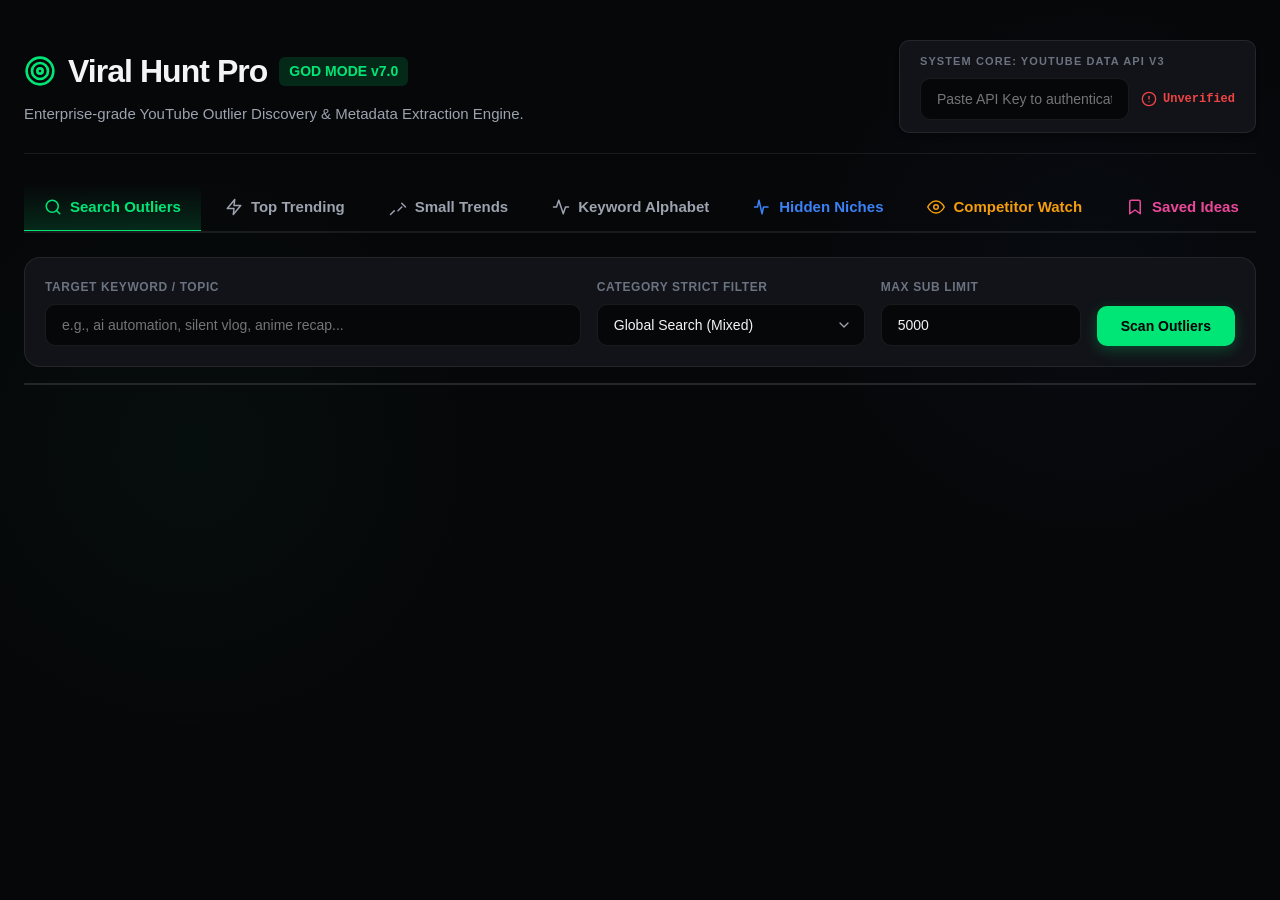
==== commit 8ed00cbe: "Update index.html" ====
--- a/index.html
+++ b/index.html
@@ -1,780 +1,1837 @@
 <!DOCTYPE html>
 <html lang="en">
 <head>
-<meta charset="UTF-8">
-<meta name="viewport" content="width=device-width, initial-scale=1.0">
-<title>Viral Hunt Pro - Ultimate Edition</title>
-<style>
-  /* 🎨 Premium Dark Theme (SaaS Level) */
-  :root {
-    --void: #0a0b0d;
-    --panel: #131519;
-    --panel-2: #0e0f13;
-    --line: rgba(255,255,255,0.08);
-    --signal: #ff4429;
-    --signal-dim: rgba(255,68,41,0.14);
-    --phosphor: #5eefa0;
-    --amber: #ffb454;
-    --blue: #3b82f6;
-    --purple: #a855f7;
-    --ink: #ecebee;
-    --ink-dim: #86838e;
-    --ink-faint: #5b5860;
-  }
-  * { box-sizing: border-box; }
-  html, body {
-    margin: 0; background: var(--void); color: var(--ink);
-    font-family: -apple-system, BlinkMacSystemFont, 'Segoe UI', Roboto, Helvetica, Arial, sans-serif;
-    -webkit-font-smoothing: antialiased;
-  }
-  body {
-    background-image: radial-gradient(rgba(255,255,255,0.045) 1px, transparent 1px);
-    background-size: 24px 24px;
-  }
-  .app { max-width: 1150px; margin: 0 auto; padding: 32px 20px 80px; }
-
-  /* 🏷️ Header */
-  .app-header { margin-bottom: 24px; }
-  .app-header h1 {
-    font-size: 28px; font-weight: 800; margin: 0 0 6px;
-    letter-spacing: -0.02em; display: flex; align-items: center; gap: 9px;
-  }
-  .app-header .tagline { margin: 0; color: var(--ink-dim); font-size: 14.5px; }
-
-  /* 🔑 API Key Section */
-  .api-key-section {
-    background: var(--panel); border: 1px solid var(--line);
-    border-radius: 14px; padding: 16px 18px; margin-bottom: 22px;
-  }
-  .api-key-section label {
-    display: block; font-size: 11px; font-weight: 700; text-transform: uppercase;
-    letter-spacing: 0.07em; color: var(--ink-faint); margin-bottom: 8px;
-  }
-  .api-key-row { display: flex; align-items: center; gap: 10px; }
-  .api-key-row input { flex: 1; }
-  .key-status { font-size: 12px; color: var(--ink-faint); white-space: nowrap; font-family: ui-monospace, monospace; }
-  .key-status.saved { color: var(--phosphor); }
-
-  /* ⌨️ Inputs & Dropdowns */
-  input[type="text"], input[type="number"], input[type="password"], select {
-    background: var(--panel-2); border: 1px solid var(--line); color: var(--ink);
-    border-radius: 10px; padding: 11px 14px; font-size: 14px; outline: none;
-    transition: border-color .15s, box-shadow .15s; width: 100%; font-family: inherit;
-  }
-  input:focus, select:focus { border-color: var(--signal); box-shadow: 0 0 0 3px var(--signal-dim); }
-  select { appearance: none; background-image: url('data:image/svg+xml;utf8,<svg fill="%2386838e" height="24" viewBox="0 0 24 24" width="24" xmlns="http://www.w3.org/2000/svg"><path d="M7 10l5 5 5-5z"/></svg>'); background-repeat: no-repeat; background-position-x: 96%; background-position-y: 50%; cursor: pointer; padding-right: 30px; }
-  select option { background: var(--panel); color: var(--ink); }
-
-  /* 📑 Tabs Navigation */
-  .tabs { display: flex; gap: 6px; margin-bottom: 22px; border-bottom: 1px solid var(--line); overflow-x: auto; scrollbar-width: none; }
-  .tabs::-webkit-scrollbar { display: none; }
-  .tab-btn {
-    background: transparent; border: none; color: var(--ink-dim); font-size: 14.5px;
-    font-weight: 700; padding: 11px 18px; cursor: pointer; border-radius: 10px 10px 0 0;
-    position: relative; top: 1px; transition: color .15s; font-family: inherit; white-space: nowrap;
-  }
-  .tab-btn:hover { color: var(--ink); }
-  .tab-btn.active { color: #fff; border-bottom: 2px solid var(--signal); }
-
-  .tab-panel { display: none; }
-  .tab-panel.active { display: block; animation: fadeIn .25s ease; }
-  @keyframes fadeIn { from { opacity: 0; transform: translateY(4px); } to { opacity: 1; transform: translateY(0); } }
-
-  /* 🎛️ Controls & Filters */
-  .controls { display: flex; align-items: flex-end; gap: 12px; flex-wrap: wrap; margin-bottom: 8px; }
-  .field { display: flex; flex-direction: column; gap: 6px; flex: 1; min-width: 180px; }
-  .field-small { flex: 0 0 130px; min-width: 110px; }
-  .field label {
-    font-size: 11px; font-weight: 700; color: var(--ink-faint);
-    text-transform: uppercase; letter-spacing: 0.06em;
-  }
-
-  /* 🟢 Buttons */
-  .primary-btn {
-    background: var(--signal); border: none; color: #fff; font-weight: 700; font-size: 14px;
-    padding: 12px 22px; border-radius: 10px; cursor: pointer; white-space: nowrap;
-    display: inline-flex; align-items: center; justify-content: center; gap: 8px; min-width: 120px;
-    transition: transform .12s, box-shadow .12s, opacity .12s, background .12s;
-    box-shadow: 0 4px 14px rgba(255,68,41,0.25); font-family: inherit;
-  }
-  .primary-btn:hover:not(:disabled) { background: #ff5b3f; transform: translateY(-1px); box-shadow: 0 6px 18px rgba(255,68,41,0.35); }
-  .primary-btn.blue-btn { background: var(--blue); box-shadow: 0 4px 14px rgba(59,130,246,0.25); }
-  .primary-btn.blue-btn:hover:not(:disabled) { background: #2563eb; box-shadow: 0 6px 18px rgba(59,130,246,0.35); }
-  .primary-btn:disabled { opacity: .6; cursor: not-allowed; transform: none; }
-
-  /* 📢 Status Messages */
-  .status-msg { font-size: 13.5px; margin: 10px 0 14px; min-height: 18px; font-weight: 500; }
-  .status-msg.info { color: var(--ink-dim); }
-  .status-msg.success { color: var(--phosphor); }
-  .status-msg.error { color: #ff6b6b; }
-
-  /* 📊 Table Layouts */
-  .results-wrap { overflow-x: auto; border-radius: 14px; margin-bottom: 20px; }
-  .results-table {
-    width: 100%; border-collapse: collapse; background: var(--panel-2);
-    border: 1px solid var(--line); border-radius: 14px; overflow: hidden;
-  }
-  .results-table thead th {
-    text-align: left; font-size: 10.5px; text-transform: uppercase; letter-spacing: .07em;
-    color: var(--ink-faint); padding: 12px 16px; border-bottom: 1px solid var(--line); font-weight: 700;
-  }
-  .results-table tbody tr { border-bottom: 1px solid rgba(255,255,255,.05); transition: background .15s; }
-  .results-table tbody tr:last-child { border-bottom: none; }
-  .results-table tbody tr:hover { background: rgba(255,255,255,.025); }
-  .results-table td { padding: 12px 16px; vertical-align: middle; }
-
-  /* 🎬 Video Elements */
-  .video-cell { display: flex; align-items: center; gap: 12px; min-width: 260px; }
-  .thumb { width: 100px; height: 56px; object-fit: cover; border-radius: 8px; background: #1a1c21; flex-shrink: 0; border: 1px solid rgba(255,255,255,0.1); }
-  .video-meta { min-width: 0; }
-  .video-title {
-    font-size: 14px; font-weight: 600; color: var(--ink); overflow: hidden; text-overflow: ellipsis;
-    display: -webkit-box; -webkit-line-clamp: 2; -webkit-box-orient: vertical; line-height: 1.35;
-  }
-  .video-channel { font-size: 12.5px; color: var(--ink-dim); margin-top: 3px; }
-  .video-views {
-    font-size: 11.5px; color: var(--ink-faint); margin-top: 2px;
-    font-family: ui-monospace, monospace;
-  }
-
-  /* 🏆 Badges */
-  .badge {
-    display: inline-block; padding: 5px 11px; border-radius: 999px; font-size: 12px;
-    font-weight: 700; white-space: nowrap; font-family: ui-monospace, monospace;
-  }
-  .badge-phosphor { color: var(--phosphor); background: rgba(94,239,160,0.12); border: 1px solid rgba(94,239,160,0.2); }
-  .badge-amber { color: var(--amber); background: rgba(255,180,84,0.12); border: 1px solid rgba(255,180,84,0.2); }
-
-  .ratio-badge { font-weight: 800; font-size: 13px; }
-  .ratio-badge.ratio-hot { color: #fff; background: var(--signal); box-shadow: 0 2px 10px rgba(255,68,41,0.4); }
-  .ratio-badge.ratio-warm { color: var(--amber); background: rgba(255,180,84,0.14); }
-  .ratio-badge.ratio-mild { color: var(--ink-dim); background: rgba(255,255,255,0.06); }
-
-  .watch-link {
-    color: #fff; background: rgba(255,255,255,.06); border: 1px solid rgba(255,255,255,.12);
-    padding: 7px 14px; border-radius: 8px; font-size: 13px; font-weight: 700; text-decoration: none;
-    white-space: nowrap; transition: background .15s, border-color .15s; display: inline-block;
-  }
-  .watch-link:hover { background: rgba(255,255,255,.1); border-color: rgba(255,255,255,.3); }
-
-  /* 🎲 Keyword Tags Grid (Tab 4) */
-  .keyword-grid {
-    display: flex; flex-wrap: wrap; gap: 8px; margin-top: 15px;
-    padding: 20px; background: var(--panel-2); border: 1px solid var(--line); border-radius: 14px;
-  }
-  .kw-tag {
-    background: rgba(59,130,246,0.1); border: 1px solid rgba(59,130,246,0.3);
-    color: #93c5fd; padding: 8px 14px; border-radius: 8px; font-size: 13.5px;
-    cursor: pointer; transition: all 0.2s; display: flex; align-items: center; gap: 6px;
-  }
-  .kw-tag:hover { background: rgba(59,130,246,0.2); border-color: rgba(59,130,246,0.5); color: #fff; transform: translateY(-2px); }
-
-  /* 🕵️ HIDDEN NICHES GRID (Tab 5 - THE NEW BEAST) */
-  .niches-container {
-    display: grid; grid-template-columns: repeat(auto-fit, minmax(320px, 1fr)); gap: 20px; margin-top: 10px;
-  }
-  .niche-card {
-    background: var(--panel-2); border: 1px solid var(--line); border-radius: 14px; padding: 0;
-    overflow: hidden; transition: border-color 0.2s;
-  }
-  .niche-card:hover { border-color: rgba(255,255,255,0.2); }
-  .niche-header {
-    background: var(--panel); padding: 14px 20px; font-weight: 800; font-size: 15px;
-    color: #fff; border-bottom: 1px solid var(--line); display: flex; align-items: center; gap: 8px;
-  }
-  .niche-list { list-style: none; padding: 0; margin: 0; }
-  .niche-item {
-    display: flex; justify-content: space-between; align-items: center;
-    padding: 12px 20px; border-bottom: 1px solid rgba(255,255,255,0.04); transition: background 0.2s;
-  }
-  .niche-item:last-child { border-bottom: none; }
-  .niche-item:hover { background: rgba(255,255,255,0.03); }
-  .niche-title { font-size: 13.5px; color: var(--ink); font-weight: 500; }
-  .niche-hunt-btn {
-    background: rgba(94,239,160,0.1); color: var(--phosphor); border: 1px solid rgba(94,239,160,0.3);
-    padding: 5px 10px; border-radius: 6px; font-size: 11.5px; font-weight: 700; cursor: pointer;
-    transition: all 0.2s; text-transform: uppercase; letter-spacing: 0.05em;
-  }
-  .niche-hunt-btn:hover { background: var(--phosphor); color: #000; }
-
-  /* 🌀 Utilities */
-  .empty-state {
-    text-align: center; padding: 48px 20px; background: var(--panel-2);
-    border: 1px dashed var(--line); border-radius: 14px; color: var(--ink-dim);
-  }
-  .empty-icon { font-size: 32px; margin-bottom: 10px; opacity: 0.8; }
-  .spinner {
-    width: 14px; height: 14px; border: 2px solid rgba(255,255,255,.35); border-top-color: #fff;
-    border-radius: 50%; display: inline-block; animation: spin .7s linear infinite;
-  }
-  @keyframes spin { to { transform: rotate(360deg); } }
-  
-  @media (max-width: 768px) {
-    .video-cell { min-width: 200px; flex-direction: column; align-items: flex-start; gap: 8px; }
-    .thumb { width: 120px; height: 68px; }
-    .controls { flex-direction: column; align-items: stretch; }
-  }
-</style>
+    <meta charset="UTF-8">
+    <meta name="viewport" content="width=device-width, initial-scale=1.0">
+    <title>Viral Hunt Pro | Ultimate Enterprise Edition</title>
+    <!-- 
+      ========================================================================
+      VIRAL HUNT PRO - ENTERPRISE EDITION
+      ========================================================================
+      Developer: PocketLists / ViralHunt Team
+      Description: The ultimate YouTube data aggregation and analysis tool.
+      Features: 
+      - VPH (Velocity) Tracking
+      - Outlier Ratio Math
+      - Competitor Watchlist
+      - Hidden Niches Database
+      - Keyword Alphabet Soup
+      - CSV Export & Grid/Table Views
+      ========================================================================
+    -->
+    <style>
+        /* ======================================================================
+           CSS VARIABLES & DESIGN TOKENS
+           ====================================================================== */
+        :root {
+            --bg-void: #060709;
+            --bg-panel: #111318;
+            --bg-card: #181b21;
+            --border-light: rgba(255, 255, 255, 0.08);
+            --border-hover: rgba(255, 255, 255, 0.2);
+            --text-main: #f3f4f6;
+            --text-muted: #9ca3af;
+            --text-faint: #6b7280;
+            
+            /* Brand Colors */
+            --brand-primary: #00e676;
+            --brand-primary-dim: rgba(0, 230, 118, 0.15);
+            --brand-primary-hover: #00c853;
+            
+            --accent-blue: #3b82f6;
+            --accent-blue-dim: rgba(59, 130, 246, 0.15);
+            
+            --accent-pink: #ec4899;
+            --accent-pink-dim: rgba(236, 72, 153, 0.15);
+            
+            --accent-amber: #f59e0b;
+            --accent-amber-dim: rgba(245, 158, 11, 0.15);
+            
+            --accent-red: #ef4444;
+            --accent-red-dim: rgba(239, 68, 68, 0.15);
+
+            --shadow-sm: 0 1px 2px 0 rgba(0, 0, 0, 0.05);
+            --shadow-md: 0 4px 6px -1px rgba(0, 0, 0, 0.1), 0 2px 4px -1px rgba(0, 0, 0, 0.06);
+            --shadow-lg: 0 10px 15px -3px rgba(0, 0, 0, 0.3), 0 4px 6px -2px rgba(0, 0, 0, 0.15);
+            --shadow-glow: 0 0 15px rgba(0, 230, 118, 0.3);
+            
+            --radius-sm: 6px;
+            --radius-md: 10px;
+            --radius-lg: 16px;
+            
+            --font-sans: 'Inter', -apple-system, BlinkMacSystemFont, 'Segoe UI', Roboto, Helvetica, Arial, sans-serif;
+            --font-mono: ui-monospace, SFMono-Regular, Menlo, Monaco, Consolas, "Liberation Mono", "Courier New", monospace;
+        }
+
+        /* ======================================================================
+           GLOBAL RESET & TYPOGRAPHY
+           ====================================================================== */
+        * {
+            box-sizing: border-box;
+            margin: 0;
+            padding: 0;
+        }
+
+        body {
+            background-color: var(--bg-void);
+            color: var(--text-main);
+            font-family: var(--font-sans);
+            line-height: 1.5;
+            -webkit-font-smoothing: antialiased;
+            -moz-osx-font-smoothing: grayscale;
+            background-image: 
+                radial-gradient(circle at 15% 50%, rgba(0, 230, 118, 0.03), transparent 25%),
+                radial-gradient(circle at 85% 30%, rgba(59, 130, 246, 0.03), transparent 25%);
+            background-attachment: fixed;
+            overflow-x: hidden;
+            min-height: 100vh;
+        }
+
+        /* Scrollbar Styling for Premium Feel */
+        ::-webkit-scrollbar { width: 8px; height: 8px; }
+        ::-webkit-scrollbar-track { background: var(--bg-void); }
+        ::-webkit-scrollbar-thumb { background: #2d3748; border-radius: 4px; }
+        ::-webkit-scrollbar-thumb:hover { background: #4a5568; }
+
+        .app-container {
+            max-width: 1300px;
+            margin: 0 auto;
+            padding: 40px 24px 100px;
+        }
+
+        /* ======================================================================
+           HEADER & API KEY SECTION
+           ====================================================================== */
+        .app-header {
+            display: flex;
+            justify-content: space-between;
+            align-items: center;
+            margin-bottom: 30px;
+            border-bottom: 1px solid var(--border-light);
+            padding-bottom: 20px;
+            flex-wrap: wrap;
+            gap: 20px;
+        }
+
+        .brand-area h1 {
+            font-size: 32px;
+            font-weight: 900;
+            letter-spacing: -0.03em;
+            display: flex;
+            align-items: center;
+            gap: 12px;
+            margin-bottom: 8px;
+        }
+        
+        .brand-area h1 .version-badge {
+            background: var(--brand-primary-dim);
+            color: var(--brand-primary);
+            font-size: 14px;
+            padding: 4px 10px;
+            border-radius: var(--radius-sm);
+            font-weight: 700;
+            letter-spacing: normal;
+        }
+
+        .brand-area .tagline {
+            color: var(--text-muted);
+            font-size: 15px;
+            font-weight: 500;
+        }
+
+        .api-config-box {
+            background: var(--bg-panel);
+            border: 1px solid var(--border-light);
+            padding: 12px 20px;
+            border-radius: var(--radius-md);
+            display: flex;
+            flex-direction: column;
+            gap: 8px;
+            min-width: 300px;
+            box-shadow: var(--shadow-md);
+        }
+
+        .api-config-box label {
+            font-size: 11px;
+            text-transform: uppercase;
+            font-weight: 800;
+            letter-spacing: 0.1em;
+            color: var(--text-faint);
+        }
+
+        .api-input-row {
+            display: flex;
+            align-items: center;
+            gap: 12px;
+        }
+
+        .api-status-indicator {
+            font-family: var(--font-mono);
+            font-size: 12px;
+            font-weight: 700;
+            color: var(--accent-red);
+            display: flex;
+            align-items: center;
+            gap: 6px;
+        }
+        .api-status-indicator.active { color: var(--brand-primary); }
+
+        /* ======================================================================
+           INPUTS, BUTTONS & FORMS
+           ====================================================================== */
+        input[type="text"], 
+        input[type="number"], 
+        input[type="password"], 
+        select {
+            background: var(--bg-void);
+            border: 1px solid var(--border-light);
+            color: var(--text-main);
+            padding: 12px 16px;
+            border-radius: var(--radius-md);
+            font-size: 14px;
+            font-family: var(--font-sans);
+            outline: none;
+            transition: all 0.2s ease;
+            width: 100%;
+        }
+
+        input:focus, select:focus {
+            border-color: var(--brand-primary);
+            box-shadow: 0 0 0 3px var(--brand-primary-dim);
+        }
+
+        select {
+            cursor: pointer;
+            appearance: none;
+            background-image: url("data:image/svg+xml;charset=UTF-8,%3csvg xmlns='http://www.w3.org/2000/svg' viewBox='0 0 24 24' fill='none' stroke='%239ca3af' stroke-width='2' stroke-linecap='round' stroke-linejoin='round'%3e%3cpolyline points='6 9 12 15 18 9'%3e%3c/polyline%3e%3c/svg%3e");
+            background-repeat: no-repeat;
+            background-position: right 12px center;
+            background-size: 16px;
+            padding-right: 40px;
+        }
+
+        .btn {
+            display: inline-flex;
+            align-items: center;
+            justify-content: center;
+            gap: 8px;
+            padding: 12px 24px;
+            border-radius: var(--radius-md);
+            font-weight: 700;
+            font-size: 14px;
+            cursor: pointer;
+            transition: all 0.2s ease;
+            border: none;
+            font-family: var(--font-sans);
+            white-space: nowrap;
+        }
+
+        .btn:disabled {
+            opacity: 0.6;
+            cursor: not-allowed;
+            transform: none !important;
+            box-shadow: none !important;
+        }
+
+        .btn-primary {
+            background: var(--brand-primary);
+            color: #000;
+            box-shadow: 0 4px 14px rgba(0, 230, 118, 0.25);
+        }
+        .btn-primary:hover:not(:disabled) {
+            background: var(--brand-primary-hover);
+            transform: translateY(-2px);
+            box-shadow: 0 6px 20px rgba(0, 230, 118, 0.4);
+        }
+
+        .btn-blue {
+            background: var(--accent-blue);
+            color: #fff;
+            box-shadow: 0 4px 14px rgba(59, 130, 246, 0.25);
+        }
+        .btn-blue:hover:not(:disabled) {
+            background: #2563eb;
+            transform: translateY(-2px);
+            box-shadow: 0 6px 20px rgba(59, 130, 246, 0.4);
+        }
+
+        .btn-outline {
+            background: transparent;
+            border: 1px solid var(--border-light);
+            color: var(--text-main);
+        }
+        .btn-outline:hover:not(:disabled) {
+            background: var(--border-light);
+            border-color: var(--border-hover);
+        }
+
+        /* ======================================================================
+           NAVIGATION TABS
+           ====================================================================== */
+        .tabs-container {
+            display: flex;
+            gap: 4px;
+            border-bottom: 2px solid var(--border-light);
+            margin-bottom: 24px;
+            overflow-x: auto;
+            scrollbar-width: none;
+        }
+
+        .tab-button {
+            background: transparent;
+            border: none;
+            color: var(--text-muted);
+            padding: 14px 20px;
+            font-size: 15px;
+            font-weight: 700;
+            cursor: pointer;
+            transition: all 0.2s;
+            border-bottom: 3px solid transparent;
+            display: flex;
+            align-items: center;
+            gap: 8px;
+            white-space: nowrap;
+            margin-bottom: -2px; /* Overlap border */
+        }
+
+        .tab-button:hover { color: var(--text-main); }
+        
+        .tab-button.active {
+            color: var(--brand-primary);
+            border-bottom-color: var(--brand-primary);
+            background: linear-gradient(to top, var(--brand-primary-dim) 0%, transparent 100%);
+        }
+
+        .tab-content { display: none; animation: slideUp 0.3s ease; }
+        .tab-content.active { display: block; }
+
+        @keyframes slideUp {
+            from { opacity: 0; transform: translateY(10px); }
+            to { opacity: 1; transform: translateY(0); }
+        }
+
+        /* ======================================================================
+           DASHBOARD CONTROLS & STATUS
+           ====================================================================== */
+        .dashboard-controls {
+            display: flex;
+            gap: 16px;
+            align-items: flex-end;
+            background: var(--bg-panel);
+            padding: 20px;
+            border-radius: var(--radius-lg);
+            border: 1px solid var(--border-light);
+            margin-bottom: 16px;
+            flex-wrap: wrap;
+        }
+
+        .input-group {
+            display: flex;
+            flex-direction: column;
+            gap: 8px;
+            flex: 1;
+            min-width: 200px;
+        }
+        
+        .input-group-small {
+            flex: 0 0 150px;
+        }
+
+        .input-group label {
+            font-size: 12px;
+            font-weight: 700;
+            color: var(--text-faint);
+            text-transform: uppercase;
+            letter-spacing: 0.05em;
+        }
+
+        .action-bar {
+            display: flex;
+            justify-content: space-between;
+            align-items: center;
+            background: var(--bg-card);
+            padding: 12px 20px;
+            border-radius: var(--radius-md);
+            border: 1px solid var(--border-light);
+            margin-bottom: 20px;
+        }
+
+        .view-switcher {
+            display: flex;
+            background: var(--bg-void);
+            border: 1px solid var(--border-light);
+            border-radius: var(--radius-sm);
+            padding: 4px;
+        }
+
+        .view-btn {
+            background: transparent;
+            border: none;
+            color: var(--text-muted);
+            padding: 6px 12px;
+            font-size: 13px;
+            font-weight: 600;
+            border-radius: 4px;
+            cursor: pointer;
+            transition: 0.2s;
+        }
+
+        .view-btn.active { background: var(--border-light); color: var(--text-main); }
+
+        .system-status {
+            font-size: 14px;
+            font-weight: 600;
+            margin: 16px 0;
+            padding: 12px;
+            border-radius: var(--radius-sm);
+            display: none; /* Hidden by default */
+        }
+        .system-status.active { display: block; }
+        .status-info { background: rgba(59, 130, 246, 0.1); color: var(--accent-blue); border-left: 4px solid var(--accent-blue); }
+        .status-success { background: rgba(0, 230, 118, 0.1); color: var(--brand-primary); border-left: 4px solid var(--brand-primary); }
+        .status-error { background: rgba(239, 68, 68, 0.1); color: var(--accent-red); border-left: 4px solid var(--accent-red); }
+
+        /* ======================================================================
+           DATA PRESENTATION: TABLE VIEW
+           ====================================================================== */
+        .data-table-container {
+            width: 100%;
+            overflow-x: auto;
+            background: var(--bg-panel);
+            border: 1px solid var(--border-light);
+            border-radius: var(--radius-lg);
+        }
+
+        .data-table {
+            width: 100%;
+            border-collapse: collapse;
+            text-align: left;
+            min-width: 900px;
+        }
+
+        .data-table th {
+            padding: 16px 20px;
+            background: var(--bg-card);
+            color: var(--text-faint);
+            font-size: 11px;
+            font-weight: 800;
+            text-transform: uppercase;
+            letter-spacing: 0.1em;
+            border-bottom: 1px solid var(--border-light);
+        }
+
+        .data-table td {
+            padding: 16px 20px;
+            border-bottom: 1px solid var(--border-light);
+            vertical-align: middle;
+        }
+
+        .data-table tr:hover { background: rgba(255, 255, 255, 0.02); }
+        .data-table tr:last-child td { border-bottom: none; }
+
+        /* Complex Table Cells */
+        .td-video-info {
+            display: flex;
+            align-items: flex-start;
+            gap: 16px;
+        }
+
+        .video-thumbnail-wrapper {
+            position: relative;
+            width: 140px;
+            flex-shrink: 0;
+            border-radius: var(--radius-sm);
+            overflow: hidden;
+            border: 1px solid var(--border-light);
+        }
+
+        .video-thumbnail-wrapper img {
+            width: 100%;
+            height: 78px;
+            object-fit: cover;
+            display: block;
+        }
+
+        .vph-tag {
+            position: absolute;
+            top: 4px; left: 4px;
+            background: rgba(239, 68, 68, 0.9);
+            color: #fff;
+            font-size: 10px;
+            font-weight: 800;
+            padding: 2px 6px;
+            border-radius: 4px;
+            backdrop-filter: blur(4px);
+        }
+
+        .video-text-content {
+            display: flex;
+            flex-direction: column;
+            gap: 4px;
+        }
+
+        .video-title-link {
+            color: var(--text-main);
+            font-size: 15px;
+            font-weight: 600;
+            text-decoration: none;
+            line-height: 1.4;
+            display: -webkit-box;
+            -webkit-line-clamp: 2;
+            -webkit-box-orient: vertical;
+            overflow: hidden;
+        }
+        .video-title-link:hover { color: var(--brand-primary); }
+
+        .video-channel-name { color: var(--text-muted); font-size: 13px; display: flex; align-items: center; gap: 4px; }
+        .video-publish-date { color: var(--text-faint); font-size: 11px; }
+
+        /* Stats Blocks */
+        .stat-block { display: flex; flex-direction: column; gap: 4px; }
+        .stat-value { font-size: 15px; font-weight: 700; font-family: var(--font-mono); }
+        .stat-label { font-size: 11px; color: var(--text-faint); text-transform: uppercase; }
+        
+        .stat-highlight { color: var(--brand-primary); }
+        .stat-warning { color: var(--accent-amber); }
+
+        /* Outlier Ratio Badges */
+        .ratio-pill {
+            display: inline-flex;
+            align-items: center;
+            justify-content: center;
+            padding: 6px 12px;
+            border-radius: 20px;
+            font-weight: 800;
+            font-size: 14px;
+            font-family: var(--font-mono);
+        }
+        .ratio-god { background: var(--accent-red); color: #fff; box-shadow: 0 0 15px rgba(239, 68, 68, 0.4); }
+        .ratio-high { background: var(--accent-amber); color: #000; }
+        .ratio-med { background: var(--border-light); color: var(--text-main); }
+
+        /* Action Buttons */
+        .td-actions { display: flex; flex-direction: column; gap: 8px; }
+        .action-btn-sm {
+            background: var(--bg-void);
+            border: 1px solid var(--border-light);
+            color: var(--text-main);
+            padding: 6px 12px;
+            border-radius: var(--radius-sm);
+            font-size: 12px;
+            font-weight: 600;
+            cursor: pointer;
+            transition: 0.2s;
+            text-decoration: none;
+            display: inline-flex;
+            align-items: center;
+            justify-content: center;
+            gap: 6px;
+            width: 100%;
+        }
+        .action-btn-sm:hover { background: var(--border-hover); }
+        .action-btn-sm.spy { color: var(--accent-amber); border-color: var(--accent-amber-dim); }
+        .action-btn-sm.spy:hover { background: var(--accent-amber-dim); }
+        .action-btn-sm.save { color: var(--accent-pink); border-color: var(--accent-pink-dim); }
+        .action-btn-sm.save:hover { background: var(--accent-pink-dim); }
+        .action-btn-sm.saved { background: var(--accent-pink); color: #fff; border-color: var(--accent-pink); }
+
+        /* ======================================================================
+           DATA PRESENTATION: GRID VIEW
+           ====================================================================== */
+        .data-grid-container {
+            display: grid;
+            grid-template-columns: repeat(auto-fill, minmax(300px, 1fr));
+            gap: 20px;
+            display: none; /* Hidden by default */
+        }
+        .data-grid-container.active { display: grid; }
+        .data-table-container.hidden { display: none; }
+
+        .grid-card {
+            background: var(--bg-panel);
+            border: 1px solid var(--border-light);
+            border-radius: var(--radius-lg);
+            overflow: hidden;
+            display: flex;
+            flex-direction: column;
+            transition: all 0.3s ease;
+        }
+        .grid-card:hover {
+            transform: translateY(-5px);
+            border-color: var(--border-hover);
+            box-shadow: var(--shadow-lg);
+        }
+
+        .grid-thumb-box {
+            position: relative;
+            width: 100%;
+            padding-top: 56.25%; /* 16:9 Aspect Ratio */
+            background: #000;
+        }
+        .grid-thumb-box img {
+            position: absolute; top: 0; left: 0; width: 100%; height: 100%; object-fit: cover;
+        }
+        
+        .grid-content { padding: 20px; flex: 1; display: flex; flex-direction: column; }
+        .grid-title { font-size: 15px; font-weight: 700; color: #fff; line-height: 1.4; margin-bottom: 8px; display: -webkit-box; -webkit-line-clamp: 2; -webkit-box-orient: vertical; overflow: hidden; }
+        
+        .grid-stats-row {
+            display: flex;
+            justify-content: space-between;
+            align-items: center;
+            margin: 15px 0;
+            padding: 15px 0;
+            border-top: 1px solid var(--border-light);
+            border-bottom: 1px solid var(--border-light);
+        }
+
+        .grid-stat-col { text-align: center; }
+        .grid-stat-val { font-size: 14px; font-weight: 800; font-family: var(--font-mono); }
+        .grid-stat-lbl { font-size: 10px; color: var(--text-faint); text-transform: uppercase; margin-top: 2px; }
+
+        .grid-actions-row { display: flex; gap: 8px; margin-top: auto; }
+
+        /* ======================================================================
+           SPECIFIC TAB STYLES (KEYWORDS & NICHES & COMPETITORS)
+           ====================================================================== */
+        
+        /* Keyword Tool */
+        .keyword-result-box {
+            background: var(--bg-panel);
+            border: 1px solid var(--border-light);
+            border-radius: var(--radius-lg);
+            padding: 24px;
+            margin-top: 20px;
+        }
+        .kw-section-title {
+            font-size: 16px; font-weight: 800; color: #fff; margin-bottom: 16px;
+            display: flex; align-items: center; gap: 8px;
+        }
+        .kw-tag-cloud { display: flex; flex-wrap: wrap; gap: 10px; margin-bottom: 30px; }
+        .kw-tag {
+            background: var(--accent-blue-dim); border: 1px solid rgba(59, 130, 246, 0.3);
+            color: #93c5fd; padding: 8px 16px; border-radius: var(--radius-sm);
+            font-size: 14px; font-weight: 500; cursor: pointer; transition: 0.2s;
+        }
+        .kw-tag:hover { background: var(--accent-blue); color: #fff; transform: translateY(-2px); }
+        .kw-tag.secondary { background: rgba(255,255,255,0.05); border-color: var(--border-light); color: var(--text-muted); }
+        .kw-tag.secondary:hover { background: rgba(255,255,255,0.1); color: #fff; }
+
+        /* Hidden Niches Grid */
+        .niche-grid-layout {
+            display: grid;
+            grid-template-columns: repeat(auto-fill, minmax(320px, 1fr));
+            gap: 24px;
+            margin-top: 20px;
+        }
+        .niche-db-card {
+            background: var(--bg-panel);
+            border: 1px solid var(--border-light);
+            border-radius: var(--radius-lg);
+            overflow: hidden;
+        }
+        .niche-db-header {
+            background: var(--bg-card);
+            padding: 16px 20px;
+            font-size: 16px;
+            font-weight: 800;
+            color: #fff;
+            border-bottom: 1px solid var(--border-light);
+            display: flex; align-items: center; gap: 10px;
+        }
+        .niche-db-list { list-style: none; }
+        .niche-db-item {
+            display: flex; justify-content: space-between; align-items: center;
+            padding: 14px 20px;
+            border-bottom: 1px solid rgba(255,255,255,0.03);
+        }
+        .niche-db-item:hover { background: rgba(255,255,255,0.02); }
+        .niche-db-title { font-size: 14px; color: var(--text-main); font-weight: 500; }
+        .niche-db-btn {
+            background: var(--brand-primary-dim); color: var(--brand-primary);
+            border: 1px solid rgba(0, 230, 118, 0.3);
+            padding: 6px 12px; border-radius: 6px; font-size: 12px; font-weight: 700;
+            cursor: pointer; transition: 0.2s; text-transform: uppercase;
+        }
+        .niche-db-btn:hover { background: var(--brand-primary); color: #000; }
+
+        /* Competitor List */
+        .comp-tracker-list {
+            display: grid;
+            grid-template-columns: repeat(auto-fill, minmax(250px, 1fr));
+            gap: 12px;
+            margin: 20px 0;
+        }
+        .comp-tracker-item {
+            background: var(--bg-card);
+            border: 1px solid var(--border-light);
+            padding: 12px 16px;
+            border-radius: var(--radius-md);
+            display: flex;
+            justify-content: space-between;
+            align-items: center;
+        }
+        .comp-tracker-name { font-weight: 600; font-size: 14px; color: var(--text-main); font-family: var(--font-mono); }
+        .comp-tracker-del {
+            background: var(--accent-red-dim); color: var(--accent-red); border: none;
+            padding: 4px 8px; border-radius: 4px; font-weight: bold; cursor: pointer; font-size: 11px;
+        }
+        .comp-tracker-del:hover { background: var(--accent-red); color: #fff; }
+
+        /* ======================================================================
+           MODALS & OVERLAYS
+           ====================================================================== */
+        .modal-backdrop {
+            display: none; position: fixed; top: 0; left: 0; width: 100%; height: 100%;
+            background: rgba(0,0,0,0.85); z-index: 9999; align-items: center; justify-content: center;
+            backdrop-filter: blur(8px);
+        }
+        .modal-backdrop.active { display: flex; animation: fadeIn 0.2s ease; }
+        
+        .modal-window {
+            background: var(--bg-panel);
+            border: 1px solid var(--border-light);
+            border-radius: var(--radius-lg);
+            width: 90%;
+            max-width: 700px;
+            max-height: 90vh;
+            overflow-y: auto;
+            position: relative;
+            box-shadow: 0 25px 50px -12px rgba(0, 0, 0, 0.7);
+        }
+
+        .modal-header {
+            padding: 24px;
+            border-bottom: 1px solid var(--border-light);
+            display: flex;
+            justify-content: space-between;
+            align-items: flex-start;
+        }
+        .modal-header h2 { font-size: 20px; font-weight: 800; color: #fff; margin-bottom: 4px; padding-right: 40px;}
+        .modal-close-btn {
+            position: absolute; top: 24px; right: 24px; background: rgba(255,255,255,0.1);
+            border: none; color: #fff; width: 32px; height: 32px; border-radius: 50%;
+            cursor: pointer; display: flex; align-items: center; justify-content: center; transition: 0.2s;
+        }
+        .modal-close-btn:hover { background: var(--accent-red); transform: rotate(90deg); }
+
+        .modal-body { padding: 24px; }
+        
+        .spy-stats-grid {
+            display: grid; grid-template-columns: repeat(3, 1fr); gap: 16px; margin-bottom: 24px;
+        }
+        .spy-stat-card {
+            background: var(--bg-card); border: 1px solid var(--border-light);
+            padding: 16px; border-radius: var(--radius-md); text-align: center;
+        }
+        
+        .spy-section-title { font-size: 13px; font-weight: 800; text-transform: uppercase; color: var(--text-faint); margin-bottom: 12px; border-bottom: 1px solid var(--border-light); padding-bottom: 8px;}
+        
+        .spy-description-box {
+            background: #000; border: 1px solid var(--border-light); padding: 16px;
+            border-radius: var(--radius-md); font-size: 13px; color: var(--text-muted);
+            white-space: pre-wrap; max-height: 250px; overflow-y: auto; font-family: var(--font-mono);
+        }
+
+        /* Utilities */
+        .spinner {
+            width: 16px; height: 16px; border: 2px solid rgba(255,255,255,0.3);
+            border-top-color: #fff; border-radius: 50%; display: inline-block;
+            animation: spin 0.8s linear infinite;
+        }
+        @keyframes spin { to { transform: rotate(360deg); } }
+        .empty-placeholder { text-align: center; padding: 60px 20px; color: var(--text-faint); }
+        .empty-placeholder svg { width: 48px; height: 48px; margin-bottom: 16px; opacity: 0.5; }
+        .empty-placeholder h3 { font-size: 18px; color: var(--text-muted); margin-bottom: 8px; }
+
+        @media (max-width: 768px) {
+            .dashboard-controls { flex-direction: column; align-items: stretch; }
+            .action-bar { flex-direction: column; gap: 16px; align-items: stretch; }
+            .spy-stats-grid { grid-template-columns: 1fr; }
+        }
+    </style>
 </head>
 <body>
-  <div class="app">
-    <header class="app-header">
-      <h1>🎯 Viral Hunt Pro <span>v5</span></h1>
-      <p class="tagline">Data-driven Outlier Hunting, Keyword Discovery & Hidden Niches Engine.</p>
-    </header>
-
-    <!-- API Key Section (Hidden but always working) -->
-    <section class="api-key-section">
-      <label for="apiKeyInput">YouTube Data API v3 Key</label>
-      <div class="api-key-row">
-        <input type="password" id="apiKeyInput" placeholder="Paste your API key yahan..." autocomplete="off">
-        <span id="apiKeyStatus" class="key-status"></span>
-      </div>
-    </section>
-
-    <!-- Main Navigation Tabs -->
-    <nav class="tabs">
-      <button class="tab-btn active" data-tab="search" type="button">🔍 Search Outliers</button>
-      <button class="tab-btn" data-tab="trending" type="button">🔥 Top Trending</button>
-      <button class="tab-btn" data-tab="smallTrends" type="button">🌱 Small Trends</button>
-      <button class="tab-btn" data-tab="keywords" type="button">📈 Keyword Research</button>
-      <button class="tab-btn" data-tab="niches" type="button" style="color: var(--phosphor);">🕵️ Hidden Niches</button>
-    </nav>
-
-    <main>
-      <!-- TAB 1: SEARCH TOPIC -->
-      <section id="searchTab" class="tab-panel active">
-        <div class="controls">
-          <div class="field" style="flex: 2;">
-            <label>Keyword / Topic</label>
-            <input type="text" id="queryInput" placeholder="e.g. anime recap, free fire gameplay">
-          </div>
-          <div class="field">
-            <label>Category Filter</label>
-            <select id="searchCategory">
-              <option value="">All Categories (Mixed)</option>
-              <option value="20">🎮 Gaming</option>
-              <option value="1">🎬 Film & Animation (Anime)</option>
-              <option value="24">🍿 Entertainment</option>
-              <option value="28">💻 Science & Tech</option>
-              <option value="27">📚 Education</option>
-              <option value="22">👥 People & Blogs</option>
-              <option value="23">😂 Comedy</option>
-              <option value="26">👗 Howto & Style</option>
-            </select>
-          </div>
-          <div class="field field-small">
-            <label>Max Subs</label>
-            <input type="number" id="maxSubsInput" value="5000" min="0">
-          </div>
-          <button id="searchBtn" class="primary-btn" type="button">Find Outliers</button>
+
+    <!-- ======================================================================
+         MODALS (HIDDEN BY DEFAULT)
+         ====================================================================== -->
+    <!-- X-Ray Metadata Spy Modal -->
+    <div id="modalSpy" class="modal-backdrop">
+        <div class="modal-window">
+            <button class="modal-close-btn" onclick="closeModal('modalSpy')">
+                <svg width="14" height="14" viewBox="0 0 24 24" fill="none" stroke="currentColor" stroke-width="3" stroke-linecap="round" stroke-linejoin="round"><line x1="18" y1="6" x2="6" y2="18"></line><line x1="6" y1="6" x2="18" y2="18"></line></svg>
+            </button>
+            <div class="modal-header">
+                <div>
+                    <h2 id="spyVidTitle">Analyzing Video Data...</h2>
+                    <div style="color: var(--brand-primary); font-family: var(--font-mono); font-size: 13px;" id="spyVidChannel">Channel Name</div>
+                </div>
+            </div>
+            <div class="modal-body">
+                <div class="spy-stats-grid">
+                    <div class="spy-stat-card">
+                        <div class="stat-label">Published Date</div>
+                        <div class="stat-value" id="spyPubDate" style="color: #fff; margin-top: 8px; font-size: 14px;">-</div>
+                    </div>
+                    <div class="spy-stat-card" style="border-color: var(--brand-primary-dim); background: rgba(0,230,118,0.05);">
+                        <div class="stat-label">Velocity (VPH)</div>
+                        <div class="stat-value" id="spyVPH" style="color: var(--brand-primary); margin-top: 8px; font-size: 18px;">-</div>
+                    </div>
+                    <div class="spy-stat-card">
+                        <div class="stat-label">Duration</div>
+                        <div class="stat-value" id="spyDuration" style="color: #fff; margin-top: 8px; font-size: 14px;">-</div>
+                    </div>
+                </div>
+
+                <div class="spy-section-title">🏷️ Hidden SEO Tags (<span id="spyTagCount">0</span>)</div>
+                <div id="spyTagsContainer" class="kw-tag-cloud" style="margin-bottom: 24px;">
+                    <!-- Tags injected here -->
+                </div>
+
+                <div class="spy-section-title">📝 Original Description</div>
+                <div id="spyDescContainer" class="spy-description-box">
+                    <!-- Description injected here -->
+                </div>
+            </div>
         </div>
-        <div id="searchStatus" class="status-msg"></div>
-        <div id="searchResultsWrap" class="results-wrap"></div>
-      </section>
-
-      <!-- TAB 2: GENERAL TRENDING -->
-      <section id="trendingTab" class="tab-panel">
-        <div class="controls">
-          <div class="field">
-            <label>Filter By Category (Block Movies/Songs)</label>
-            <select id="trendCategory">
-              <option value="">All (Default YouTube Trends)</option>
-              <option value="20" selected>🎮 Gaming (Recommended)</option>
-              <option value="1">🎬 Film & Animation</option>
-              <option value="24">🍿 Entertainment</option>
-              <option value="28">💻 Science & Tech</option>
-              <option value="27">📚 Education</option>
-              <option value="22">👥 People & Blogs</option>
-            </select>
-          </div>
-          <button id="trendingBtn" class="primary-btn" type="button">Fetch Trends</button>
+    </div>
+
+    <!-- ======================================================================
+         MAIN APPLICATION UI
+         ====================================================================== -->
+    <div class="app-container">
+        
+        <!-- HEADER -->
+        <header class="app-header">
+            <div class="brand-area">
+                <h1>
+                    <svg width="32" height="32" viewBox="0 0 24 24" fill="none" stroke="var(--brand-primary)" stroke-width="2" stroke-linecap="round" stroke-linejoin="round"><circle cx="12" cy="12" r="10"></circle><circle cx="12" cy="12" r="6"></circle><circle cx="12" cy="12" r="2"></circle></svg>
+                    Viral Hunt Pro 
+                    <span class="version-badge">GOD MODE v7.0</span>
+                </h1>
+                <p class="tagline">Enterprise-grade YouTube Outlier Discovery & Metadata Extraction Engine.</p>
+            </div>
+            
+            <div class="api-config-box">
+                <label>System Core: YouTube Data API v3</label>
+                <div class="api-input-row">
+                    <input type="password" id="sysApiKey" placeholder="Paste API Key to authenticate..." autocomplete="off">
+                    <div id="sysApiStatus" class="api-status-indicator">
+                        <svg width="16" height="16" viewBox="0 0 24 24" fill="none" stroke="currentColor" stroke-width="2" stroke-linecap="round" stroke-linejoin="round"><circle cx="12" cy="12" r="10"></circle><line x1="12" y1="8" x2="12" y2="12"></line><line x1="12" y1="16" x2="12.01" y2="16"></line></svg>
+                        Unverified
+                    </div>
+                </div>
+            </div>
+        </header>
+
+        <!-- NAVIGATION TABS -->
+        <nav class="tabs-container" id="mainTabs">
+            <button class="tab-button active" data-target="tab-search">
+                <svg width="18" height="18" viewBox="0 0 24 24" fill="none" stroke="currentColor" stroke-width="2" stroke-linecap="round" stroke-linejoin="round"><circle cx="11" cy="11" r="8"></circle><line x1="21" y1="21" x2="16.65" y2="16.65"></line></svg>
+                Search Outliers
+            </button>
+            <button class="tab-button" data-target="tab-trending">
+                <svg width="18" height="18" viewBox="0 0 24 24" fill="none" stroke="currentColor" stroke-width="2" stroke-linecap="round" stroke-linejoin="round"><path d="M13 2L3 14h9l-1 8 10-12h-9l1-8z"></path></svg>
+                Top Trending
+            </button>
+            <button class="tab-button" data-target="tab-smalltrends">
+                <svg width="18" height="18" viewBox="0 0 24 24" fill="none" stroke="currentColor" stroke-width="2" stroke-linecap="round" stroke-linejoin="round"><path d="M2 22l5-5"></path><path d="M12 17l5-5"></path><path d="M22 12l-5-5"></path></svg>
+                Small Trends
+            </button>
+            <button class="tab-button" data-target="tab-keywords">
+                <svg width="18" height="18" viewBox="0 0 24 24" fill="none" stroke="currentColor" stroke-width="2" stroke-linecap="round" stroke-linejoin="round"><polyline points="22 12 18 12 15 21 9 3 6 12 2 12"></polyline></svg>
+                Keyword Alphabet
+            </button>
+            <button class="tab-button" data-target="tab-niches" style="color: var(--accent-blue);">
+                <svg width="18" height="18" viewBox="0 0 24 24" fill="none" stroke="currentColor" stroke-width="2" stroke-linecap="round" stroke-linejoin="round"><path d="M2 12h4l2-9 4 18 2-9h6"></path></svg>
+                Hidden Niches
+            </button>
+            <button class="tab-button" data-target="tab-competitors" style="color: var(--accent-amber);">
+                <svg width="18" height="18" viewBox="0 0 24 24" fill="none" stroke="currentColor" stroke-width="2" stroke-linecap="round" stroke-linejoin="round"><path d="M1 12s4-8 11-8 11 8 11 8-4 8-11 8-11-8-11-8z"></path><circle cx="12" cy="12" r="3"></circle></svg>
+                Competitor Watch
+            </button>
+            <button class="tab-button" data-target="tab-saved" style="color: var(--accent-pink);">
+                <svg width="18" height="18" viewBox="0 0 24 24" fill="none" stroke="currentColor" stroke-width="2" stroke-linecap="round" stroke-linejoin="round"><path d="M19 21l-7-5-7 5V5a2 2 0 0 1 2-2h10a2 2 0 0 1 2 2z"></path></svg>
+                Saved Ideas
+            </button>
+        </nav>
+
+        <!-- GLOBAL ACTION BAR (Export & Views) -->
+        <div class="action-bar" id="globalActionBar" style="display: none;">
+            <button class="btn btn-outline" onclick="core.exportToCSV()">
+                <svg width="16" height="16" viewBox="0 0 24 24" fill="none" stroke="currentColor" stroke-width="2" stroke-linecap="round" stroke-linejoin="round"><path d="M21 15v4a2 2 0 0 1-2 2H5a2 2 0 0 1-2-2v-4"></path><polyline points="7 10 12 15 17 10"></polyline><line x1="12" y1="15" x2="12" y2="3"></line></svg>
+                Export CSV Data
+            </button>
+            <div class="view-switcher">
+                <button class="view-btn active" id="toggleViewTable" onclick="core.switchLayout('table')">Table Layout</button>
+                <button class="view-btn" id="toggleViewGrid" onclick="core.switchLayout('grid')">Visual Grid</button>
+            </div>
         </div>
-        <div id="trendingStatus" class="status-msg"></div>
-        <div id="trendingResultsWrap" class="results-wrap"></div>
-      </section>
-
-      <!-- TAB 3: SMALL TRENDS -->
-      <section id="smallTrendsTab" class="tab-panel">
-        <div class="controls">
-          <div class="field">
-            <label>Category Filter</label>
-            <select id="smallTrendCategory">
-              <option value="20" selected>🎮 Gaming</option>
-              <option value="">All Categories</option>
-              <option value="1">🎬 Film & Animation</option>
-              <option value="24">🍿 Entertainment</option>
-              <option value="28">💻 Tech</option>
-              <option value="27">📚 Education</option>
-            </select>
-          </div>
-          <div class="field field-small">
-            <label>Max Subs Limit</label>
-            <input type="number" id="smallTrendsMaxSubs" value="50000" min="0">
-          </div>
-          <button id="smallTrendsBtn" class="primary-btn" type="button">Hunt Small Channels</button>
-        </div>
-        <p style="font-size: 12.5px; color: var(--ink-dim); margin-top: 5px;">* Scans Top 50 Trending videos of the selected category and isolates small creators.</p>
-        <div id="smallTrendsStatus" class="status-msg"></div>
-        <div id="smallTrendsResultsWrap" class="results-wrap"></div>
-      </section>
-
-      <!-- TAB 4: KEYWORD RESEARCH (ALPHABET SOUP) -->
-      <section id="keywordsTab" class="tab-panel">
-        <div class="controls">
-          <div class="field" style="flex: 2;">
-            <label>Seed Keyword (Base Topic)</label>
-            <input type="text" id="kwInput" placeholder="e.g. offline games, anime recap">
-          </div>
-          <button id="kwBtn" class="primary-btn blue-btn" type="button">Generate Keywords 🚀</button>
-        </div>
-        <p style="font-size: 12.5px; color: var(--ink-dim); margin-top: 5px;">* Pulls live "Autocomplete" data directly from YouTube's search bar algorithm.</p>
+
+        <main>
+            <!-- =========================================================
+                 TAB 1: SEARCH OUTLIERS
+                 ========================================================= -->
+            <section id="tab-search" class="tab-content active">
+                <div class="dashboard-controls">
+                    <div class="input-group" style="flex: 2;">
+                        <label>Target Keyword / Topic</label>
+                        <input type="text" id="inpSearchQuery" placeholder="e.g., ai automation, silent vlog, anime recap...">
+                    </div>
+                    <div class="input-group">
+                        <label>Category Strict Filter</label>
+                        <select id="inpSearchCat">
+                            <option value="">Global Search (Mixed)</option>
+                            <option value="20">🎮 Gaming & Walkthroughs</option>
+                            <option value="28">💻 Science, Tech & AI</option>
+                            <option value="27">📚 Education & Tutorials</option>
+                            <option value="1">🎬 Film, Animation & Anime</option>
+                            <option value="24">🍿 Entertainment & Gossip</option>
+                            <option value="22">👥 People, Vlogs & Blogs</option>
+                            <option value="26">👗 Howto, Style & Craft</option>
+                        </select>
+                    </div>
+                    <div class="input-group input-group-small">
+                        <label>Max Sub Limit</label>
+                        <input type="number" id="inpSearchSubs" value="5000" min="0">
+                    </div>
+                    <button class="btn btn-primary" id="btnRunSearch" onclick="features.runOutlierSearch()">
+                        Scan Outliers
+                    </button>
+                </div>
+                
+                <div id="statSearch" class="system-status"></div>
+                
+                <!-- Results Wrappers -->
+                <div id="wrapTableSearch" class="data-table-container"></div>
+                <div id="wrapGridSearch" class="data-grid-container"></div>
+            </section>
+
+            <!-- =========================================================
+                 TAB 2: GENERAL TRENDING
+                 ========================================================= -->
+            <section id="tab-trending" class="tab-content">
+                <div class="dashboard-controls">
+                    <div class="input-group" style="flex: 2;">
+                        <label>Trending Category (To block music/movies)</label>
+                        <select id="inpTrendCat">
+                            <option value="20" selected>🎮 Gaming (Recommended to find gameplay trends)</option>
+                            <option value="">🌍 All Categories (Default YT India Trends)</option>
+                            <option value="28">💻 Technology & Automobiles</option>
+                            <option value="24">🍿 General Entertainment</option>
+                            <option value="27">📚 Educational Content</option>
+                        </select>
+                    </div>
+                    <button class="btn btn-primary" id="btnRunTrend" onclick="features.runTrending(false)">
+                        Fetch Top Trends
+                    </button>
+                </div>
+                
+                <div id="statTrend" class="system-status"></div>
+                
+                <div id="wrapTableTrend" class="data-table-container"></div>
+                <div id="wrapGridTrend" class="data-grid-container"></div>
+            </section>
+
+            <!-- =========================================================
+                 TAB 3: SMALL TRENDS (Trending + Sub Filter)
+                 ========================================================= -->
+            <section id="tab-smalltrends" class="tab-content">
+                <div class="dashboard-controls">
+                    <div class="input-group" style="flex: 2;">
+                        <label>Trending Category</label>
+                        <select id="inpSmallTrendCat">
+                            <option value="20" selected>🎮 Gaming</option>
+                            <option value="">🌍 All Categories</option>
+                            <option value="28">💻 Tech</option>
+                            <option value="1">🎬 Animation</option>
+                        </select>
+                    </div>
+                    <div class="input-group input-group-small">
+                        <label>Max Sub Limit</label>
+                        <input type="number" id="inpSmallTrendSubs" value="50000" min="0">
+                    </div>
+                    <button class="btn btn-primary" id="btnRunSmallTrend" onclick="features.runTrending(true)">
+                        Hunt Small Trends
+                    </button>
+                </div>
+                <p style="font-size: 13px; color: var(--text-muted); margin-bottom: 20px;">
+                    * This complex query fetches Top 50 trending videos and filters out established creators to find emerging micro-channels.
+                </p>
+                
+                <div id="statSmallTrend" class="system-status"></div>
+                
+                <div id="wrapTableSmallTrend" class="data-table-container"></div>
+                <div id="wrapGridSmallTrend" class="data-grid-container"></div>
+            </section>
+
+            <!-- =========================================================
+                 TAB 4: KEYWORD ALPHABET SOUP
+                 ========================================================= -->
+            <section id="tab-keywords" class="tab-content">
+                <div class="dashboard-controls">
+                    <div class="input-group" style="flex: 2;">
+                        <label>Seed Keyword (Base Niche)</label>
+                        <input type="text" id="inpKwSeed" placeholder="e.g. faceless channel, minecraft build...">
+                    </div>
+                    <button class="btn btn-blue" id="btnRunKw" onclick="features.runKeywordSoup()">
+                        Execute Alphabet Soup
+                    </button>
+                </div>
+                
+                <div id="statKw" class="system-status"></div>
+                
+                <div id="wrapKwResults" style="display: none;">
+                    <div class="keyword-result-box">
+                        <div class="kw-section-title">
+                            <svg width="20" height="20" viewBox="0 0 24 24" fill="none" stroke="var(--brand-primary)" stroke-width="2" stroke-linecap="round" stroke-linejoin="round"><path d="M22 11.08V12a10 10 0 1 1-5.93-9.14"></path><polyline points="22 4 12 14.01 9 11.01"></polyline></svg>
+                            Direct Autocomplete (High Volume)
+                        </div>
+                        <div id="kwBoxPrimary" class="kw-tag-cloud"></div>
+                        
+                        <div class="kw-section-title" style="margin-top: 40px; color: var(--text-muted);">
+                            <svg width="20" height="20" viewBox="0 0 24 24" fill="none" stroke="currentColor" stroke-width="2" stroke-linecap="round" stroke-linejoin="round"><circle cx="11" cy="11" r="8"></circle><line x1="21" y1="21" x2="16.65" y2="16.65"></line></svg>
+                            Long-Tail Discoveries (Hidden Gold)
+                        </div>
+                        <div id="kwBoxLongTail" class="kw-tag-cloud"></div>
+                    </div>
+                </div>
+            </section>
+
+            <!-- =========================================================
+                 TAB 5: HIDDEN NICHES DATABASE
+                 ========================================================= -->
+            <section id="tab-niches" class="tab-content">
+                <div class="dashboard-controls" style="background: rgba(59, 130, 246, 0.05); border-color: rgba(59, 130, 246, 0.2);">
+                    <div>
+                        <h3 style="color: var(--accent-blue); margin-bottom: 5px; font-size: 18px;">The Secret Database</h3>
+                        <p style="font-size: 13px; color: var(--text-muted);">A curated, hardcoded list of low-competition, high-reward faceless and micro-niches. Click "Auto-Hunt" to instantly scan outliers for that exact niche.</p>
+                    </div>
+                </div>
+                
+                <div id="nicheGrid" class="niche-grid-layout">
+                    <!-- Javascript will inject massive database here -->
+                </div>
+            </section>
+
+            <!-- =========================================================
+                 TAB 6: COMPETITOR WATCHLIST
+                 ========================================================= -->
+            <section id="tab-competitors" class="tab-content">
+                <div class="dashboard-controls">
+                    <div class="input-group" style="flex: 2;">
+                        <label>Add Competitor Channel ID</label>
+                        <input type="text" id="inpCompId" placeholder="e.g. UCX6OQ3DkcsbYNE6H8uQQuQA">
+                    </div>
+                    <button class="btn btn-outline" onclick="features.addCompetitor()">
+                        + Add Target
+                    </button>
+                    <button class="btn btn-primary" id="btnRunComp" onclick="features.scanCompetitors()">
+                        Initiate Deep Scan
+                    </button>
+                </div>
+                
+                <h4 style="margin: 30px 0 10px; font-size: 14px; text-transform: uppercase; color: var(--text-faint); letter-spacing: 0.1em;">Target Watchlist</h4>
+                <div id="compListWrap" class="comp-tracker-list">
+                    <!-- Tracked channels appear here -->
+                </div>
+                
+                <div id="statComp" class="system-status"></div>
+                
+                <div id="wrapTableComp" class="data-table-container"></div>
+                <div id="wrapGridComp" class="data-grid-container"></div>
+            </section>
+
+            <!-- =========================================================
+                 TAB 7: SAVED IDEAS (CONTENT CALENDAR)
+                 ========================================================= -->
+            <section id="tab-saved" class="tab-content">
+                <div class="dashboard-controls" style="background: rgba(236, 72, 153, 0.05); border-color: rgba(236, 72, 153, 0.2);">
+                    <div>
+                        <h3 style="color: var(--accent-pink); margin-bottom: 5px; font-size: 18px;">Content Calendar (Saved Targets)</h3>
+                        <p style="font-size: 13px; color: var(--text-muted);">Videos you save during research are securely stored here in your local browser cache.</p>
+                    </div>
+                </div>
+
+                <div id="statSaved" class="system-status"></div>
+                
+                <div id="wrapTableSaved" class="data-table-container"></div>
+                <div id="wrapGridSaved" class="data-grid-container"></div>
+            </section>
+
+        </main>
+    </div>
+
+    <!-- 
+      ========================================================================
+      MASTER JAVASCRIPT ENGINE
+      ========================================================================
+    -->
+    <script>
+        /**
+         * System Configuration & Constants
+         */
+        const CONFIG = {
+            API_BASE: 'https://www.googleapis.com/youtube/v3',
+            STORE_KEY_API: 'VHP_API_KEY_v7',
+            STORE_KEY_SAVED: 'VHP_SAVED_VIDS_v7',
+            STORE_KEY_COMP: 'VHP_COMP_LIST_v7'
+        };
+
+        /**
+         * Massive Database of Hidden Niches (Expanding functionality)
+         */
+        const NICHE_DB = [
+            {
+                icon: "🎮", title: "Micro-Gaming & Emulation", catId: "20",
+                items: [
+                    "offline android games under 100mb",
+                    "ps2 emulation on android setup guide",
+                    "roblox scary horror maps multiplayer",
+                    "co-op mobile games with friends local wifi",
+                    "minecraft bedrock building hacks redstone",
+                    "ppsspp highly compressed games download",
+                    "stardew valley mobile tips and tricks"
+                ]
+            },
+            {
+                icon: "🎌", title: "Anime & Manga (Faceless)", catId: "1",
+                items: [
+                    "manhwa recaps in hindi full story",
+                    "underrated isekai anime you missed",
+                    "anime iceberg explained lowest tier",
+                    "one piece theories confirmed hindi",
+                    "top 10 overpowered main character anime",
+                    "manga vs anime differences explained",
+                    "solo leveling light novel ending"
+                ]
+            },
+            {
+                icon: "🤖", title: "AI & Automation Trends", catId: "28",
+                items: [
+                    "ai historical documentaries faceless",
+                    "reddit scary stories tts short form",
+                    "chatgpt advanced prompts for students",
+                    "free ai video generators 2024 no watermark",
+                    "stoicism quotes ai voice generator",
+                    "midjourney v6 alternatives free",
+                    "automate youtube shorts python script"
+                ]
+            },
+            {
+                icon: "💻", title: "Tech, Privacy & Software", catId: "28",
+                items: [
+                    "open source software alternatives to adobe",
+                    "vs code extensions for web developers",
+                    "windows 11 debloat script guide",
+                    "linux desktop customization rice",
+                    "free useful websites you didn't know",
+                    "degoogle your life privacy guide",
+                    "best self hosted apps home lab"
+                ]
+            },
+            {
+                icon: "💰", title: "High CPM Finance & Wealth", catId: "27",
+                items: [
+                    "dark psychology principles for manipulation",
+                    "side hustles for teens 2024 no money",
+                    "trading psychology in hindi banknifty",
+                    "frugal living tips to save money fast",
+                    "naval ravikant almanack summary",
+                    "dividend investing portfolio for beginners",
+                    "credit card churning travel hacks"
+                ]
+            },
+            {
+                icon: "🕵️", title: "Mysteries & True Crime", catId: "24",
+                items: [
+                    "unsolved internet mysteries iceberg",
+                    "creepy lost media found footage",
+                    "backrooms lore explained in order",
+                    "scp foundation files reading",
+                    "abandoned places exploration history"
+                ]
+            }
+        ];
+
+        /**
+         * Global State Management
+         */
+        const state = {
+            activeTab: 'search',
+            activeViewMode: 'table', // 'table' or 'grid'
+            currentDataset: [], // Holds the currently fetched videos array
+            currentDatasetType: '' // 'search', 'trend', 'smalltrend', 'comp', 'saved'
+        };
+
+        /**
+         * Core Utility Functions
+         */
+        const utils = {
+            formatNum: (num) => {
+                if (!num || isNaN(num)) return '0';
+                if (num >= 1e9) return (num / 1e9).toFixed(2) + 'B';
+                if (num >= 1e6) return (num / 1e6).toFixed(2) + 'M';
+                if (num >= 1e3) return (num / 1e3).toFixed(1) + 'K';
+                return String(num);
+            },
+            formatRatio: (r) => r >= 10 ? Math.round(r) + 'x' : (Math.round(r * 10) / 10) + 'x',
+            getRatioTier: (r) => r >= 50 ? 'ratio-god' : (r >= 10 ? 'ratio-high' : 'ratio-med'),
+            parseSubs: (raw) => {
+                const n = Number(String(raw).trim());
+                return (Number.isNaN(n) || n < 0) ? 5000 : Math.floor(n);
+            },
+            calcVPH: (views, pubDateStr) => {
+                if(!pubDateStr || !views) return 0;
+                const pubDate = new Date(pubDateStr);
+                const hours = Math.max((Date.now() - pubDate.getTime()) / (1000 * 60 * 60), 1);
+                return Math.round(views / hours);
+            },
+            escapeHTML: (str) => {
+                const div = document.createElement('div');
+                div.textContent = str || '';
+                return div.innerHTML;
+            },
+            formatDuration: (isoStr) => {
+                if(!isoStr) return 'Unknown';
+                return isoStr.replace('PT','').replace('H','h ').replace('M','m ').replace('S','s').trim();
+            },
+            chunkArray: (arr, size) => {
+                const out = [];
+                for (let i = 0; i < arr.length; i += size) out.push(arr.slice(i, i + size));
+                return out;
+            }
+        };
+
+        /**
+         * UI & DOM Management
+         */
+        const ui = {
+            showMsg: (elId, msg, type) => {
+                const el = document.getElementById(elId);
+                el.innerHTML = msg;
+                el.className = msg ? `system-status active status-${type}` : 'system-status';
+            },
+            setLoad: (btnId, isLoad, normalText) => {
+                const btn = document.getElementById(btnId);
+                if(!btn) return;
+                btn.disabled = isLoad;
+                btn.innerHTML = isLoad ? '<span class="spinner"></span> Processing...' : normalText;
+            },
+            clearWrap: (tableId, gridId) => {
+                document.getElementById(tableId).innerHTML = '';
+                document.getElementById(gridId).innerHTML = '';
+            },
+            emptyHTML: (msg) => `<div class="empty-placeholder">
+                <svg viewBox="0 0 24 24" fill="none" stroke="currentColor" stroke-width="2"><circle cx="12" cy="12" r="10"></circle><line x1="12" y1="8" x2="12" y2="12"></line><line x1="12" y1="16" x2="12.01" y2="16"></line></svg>
+                <h3>System Alert</h3><p>${msg}</p></div>`,
+            
+            toggleGlobalActions: (show) => {
+                document.getElementById('globalActionBar').style.display = show ? 'flex' : 'none';
+            }
+        };
+
+        /**
+         * API Logic & Data Fetching
+         */
+        const api = {
+            getKey: () => {
+                const key = document.getElementById('sysApiKey').value.trim();
+                if (!key) { alert("SECURITY HALT: Please enter your YouTube API Key in the top right corner."); return null; }
+                return key;
+            },
+            fetchData: async (url) => {
+                const res = await fetch(url);
+                const data = await res.json();
+                if (!res.ok) throw new Error(data.error?.message || `HTTP Error ${res.status}`);
+                return data;
+            },
+            // Parallel Fetching for massive data
+            getDetailedVideoStats: async (ids, key) => {
+                if (!ids.length) return {}; 
+                const map = {};
+                for (const chunk of utils.chunkArray(ids, 50)) {
+                    const url = `${CONFIG.API_BASE}/videos?part=statistics,snippet,contentDetails&id=${chunk.join(',')}&key=${key}`;
+                    const data = await api.fetchData(url);
+                    (data.items || []).forEach(v => {
+                        map[v.id] = { 
+                            views: parseInt(v.statistics?.viewCount || '0'),
+                            pubAt: v.snippet.publishedAt,
+                            tags: v.snippet.tags || [],
+                            desc: v.snippet.description || '',
+                            duration: v.contentDetails?.duration || ''
+                        };
+                    });
+                } 
+                return map;
+            },
+            getChannelStats: async (ids, key) => {
+                if (!ids.length) return {}; 
+                const map = {};
+                for (const chunk of utils.chunkArray(ids, 50)) {
+                    const url = `${CONFIG.API_BASE}/channels?part=statistics&id=${chunk.join(',')}&key=${key}`;
+                    const data = await api.fetchData(url);
+                    (data.items || []).forEach(c => {
+                        map[c.id] = { 
+                            subs: c.statistics?.hiddenSubscriberCount ? null : parseInt(c.statistics?.subscriberCount || '0'), 
+                            hidden: !!c.statistics?.hiddenSubscriberCount 
+                        };
+                    });
+                } 
+                return map;
+            }
+        };
+
+        /**
+         * Core Engine Features & Algorithms
+         */
+        const features = {
+            
+            // 1. OUTLIER SEARCH
+            runOutlierSearch: async () => {
+                const key = api.getKey(); if(!key) return;
+                const query = document.getElementById('inpSearchQuery').value.trim();
+                const catId = document.getElementById('inpSearchCat').value;
+                const maxSubs = utils.parseSubs(document.getElementById('inpSearchSubs').value);
+
+                if(!query) { ui.showMsg('statSearch', 'Input Error: Keyword is required.', 'error'); return; }
+
+                ui.setLoad('btnRunSearch', true, 'Scan Outliers');
+                ui.clearWrap('wrapTableSearch', 'wrapGridSearch');
+                ui.toggleGlobalActions(false);
+                ui.showMsg('statSearch', 'Initiating search in YouTube matrix... (Last 24h Filter Active)', 'info');
+
+                try {
+                    // Force 24h & videoDuration=long (Block Shorts)
+                    const pubAfter = new Date(Date.now() - 24 * 60 * 60 * 1000).toISOString();
+                    let url = `${CONFIG.API_BASE}/search?part=snippet&type=video&order=viewCount&videoDuration=long&publishedAfter=${encodeURIComponent(pubAfter)}&maxResults=50&q=${encodeURIComponent(query)}&key=${key}`;
+                    if (catId) url += `&videoCategoryId=${catId}`;
+
+                    const data = await api.fetchData(url);
+                    const items = (data.items || []).filter(i => i.id?.videoId);
+                    
+                    if (!items.length) { 
+                        document.getElementById('wrapTableSearch').innerHTML = ui.emptyHTML('No long-form videos found in the last 24 hours for this topic.');
+                        ui.showMsg('statSearch', '', ''); 
+                        return; 
+                    }
+
+                    await engine.processAndRender(items, key, maxSubs, 'statSearch', true, 'search');
+                } catch(e) { ui.showMsg('statSearch', `Execution Failed: ${e.message}`, 'error'); }
+                finally { ui.setLoad('btnRunSearch', false, 'Scan Outliers'); }
+            },
+
+            // 2 & 3. TRENDING ENGINES
+            runTrending: async (isSmall = false) => {
+                const key = api.getKey(); if(!key) return;
+                
+                const btnId = isSmall ? 'btnRunSmallTrend' : 'btnRunTrend';
+                const btnLabel = isSmall ? 'Hunt Small Trends' : 'Fetch Top Trends';
+                const statId = isSmall ? 'statSmallTrend' : 'statTrend';
+                const tableId = isSmall ? 'wrapTableSmallTrend' : 'wrapTableTrend';
+                const gridId = isSmall ? 'wrapGridSmallTrend' : 'wrapGridTrend';
+                const catId = document.getElementById(isSmall ? 'inpSmallTrendCat' : 'inpTrendCat').value;
+                const maxSubs = isSmall ? utils.parseSubs(document.getElementById('inpSmallTrendSubs').value) : null;
+                const dsType = isSmall ? 'smalltrend' : 'trend';
+
+                ui.setLoad(btnId, true, btnLabel);
+                ui.clearWrap(tableId, gridId);
+                ui.toggleGlobalActions(false);
+                ui.showMsg(statId, 'Connecting to YouTube Regional Trends...', 'info');
+
+                try {
+                    let url = `${CONFIG.API_BASE}/videos?part=snippet,statistics&chart=mostPopular&regionCode=IN&maxResults=50&key=${key}`;
+                    if (catId) url += `&videoCategoryId=${catId}`;
+
+                    const data = await api.fetchData(url);
+                    if (!data.items?.length) { 
+                        document.getElementById(tableId).innerHTML = ui.emptyHTML('YouTube trending API returned empty for this category.');
+                        ui.showMsg(statId, '', ''); return; 
+                    }
+
+                    // Format to match search items
+                    let mappedItems = data.items.map(i => ({ id: { videoId: i.id }, snippet: i.snippet }));
+                    await engine.processAndRender(mappedItems, key, maxSubs, statId, isSmall, dsType);
+                    
+                } catch(e) { ui.showMsg(statId, `Execution Failed: ${e.message}`, 'error'); }
+                finally { ui.setLoad(btnId, false, btnLabel); }
+            },
+
+            // 4. ALPHABET SOUP (Keyword Research using JSONP)
+            fetchSuggestJSONP: (query) => {
+                return new Promise((resolve) => {
+                    const cbName = 'ytcb_' + Math.random().toString(36).substr(2, 9);
+                    window[cbName] = function(data) { resolve(data[1] || []); delete window[cbName]; document.body.removeChild(script); };
+                    const script = document.createElement('script');
+                    script.src = `https://suggestqueries.google.com/complete/search?client=youtube&ds=yt&q=${encodeURIComponent(query)}&jsonp=${cbName}`;
+                    document.body.appendChild(script);
+                });
+            },
+            runKeywordSoup: async () => {
+                const seed = document.getElementById('inpKwSeed').value.trim();
+                if(!seed) { ui.showMsg('statKw', 'Missing Seed Keyword', 'error'); return; }
+
+                ui.setLoad('btnRunKw', true, 'Execute Alphabet Soup');
+                ui.showMsg('statKw', 'Mining Autocomplete algorithms...', 'info');
+                document.getElementById('wrapKwResults').style.display = 'none';
+
+                try {
+                    const primary = await features.fetchSuggestJSONP(seed);
+                    const suffixes = [' a',' b',' c',' d',' e',' f',' g',' in hindi',' 2024', ' vs', ' review'];
+                    let longTails = new Set();
+                    
+                    const promises = suffixes.map(suf => features.fetchSuggestJSONP(seed + suf));
+                    const resultsArray = await Promise.all(promises);
+                    
+                    resultsArray.forEach(arr => {
+                        arr.forEach(kw => {
+                            let word = typeof kw === 'string' ? kw : kw[0];
+                            if(word && !primary.includes(word) && word.length > seed.length) { longTails.add(word); }
+                        });
+                    });
+
+                    if(!primary.length && !longTails.size) { ui.showMsg('statKw', 'Zero related keywords found.', 'error'); return; }
+
+                    let pHTML = primary.map(k => `<div class="kw-tag" onclick="core.autoHuntKeyword('${utils.escapeHTML(k)}')">🔍 ${utils.escapeHTML(k)}</div>`).join('');
+                    document.getElementById('kwBoxPrimary').innerHTML = pHTML || '<span style="color:var(--text-muted)">N/A</span>';
+                    
+                    let aHTML = Array.from(longTails).slice(0, 40).map(k => `<div class="kw-tag secondary" onclick="core.autoHuntKeyword('${utils.escapeHTML(k)}')">✨ ${utils.escapeHTML(k)}</div>`).join('');
+                    document.getElementById('kwBoxLongTail').innerHTML = aHTML;
+
+                    document.getElementById('wrapKwResults').style.display = 'block';
+                    ui.showMsg('statKw', '✅ Extraction Complete! Click any keyword to auto-hunt.', 'success');
+
+                } catch(e) { ui.showMsg('statKw', 'Algorithm block detected.', 'error'); }
+                finally { ui.setLoad('btnRunKw', false, 'Execute Alphabet Soup'); }
+            },
+
+            // 5. HIDDEN NICHES INJECTION
+            renderHiddenNiches: () => {
+                const container = document.getElementById('nicheGrid');
+                let html = '';
+                NICHE_DB.forEach(niche => {
+                    let itemsHtml = niche.items.map(item => `
+                        <li class="niche-db-item">
+                            <span class="niche-db-title">${utils.escapeHTML(item)}</span>
+                            <button class="niche-db-btn" onclick="core.autoHuntKeyword('${utils.escapeHTML(item)}', '${niche.catId}')">Auto-Hunt</button>
+                        </li>
+                    `).join('');
+                    html += `
+                        <div class="niche-db-card">
+                            <div class="niche-db-header">
+                                <span>${niche.icon}</span> ${utils.escapeHTML(niche.title)}
+                            </div>
+                            <ul class="niche-db-list">${itemsHtml}</ul>
+                        </div>
+                    `;
+                });
+                container.innerHTML = html;
+            },
+
+            // 6. COMPETITOR WATCHLIST
+            getComps: () => JSON.parse(localStorage.getItem(CONFIG.STORE_KEY_COMP) || '[]'),
+            renderCompList: () => {
+                const comps = features.getComps();
+                const wrap = document.getElementById('compListWrap');
+                if(!comps.length) { wrap.innerHTML = `<div style="color:var(--text-faint);font-size:12px;">No targets tracked.</div>`; return; }
+                wrap.innerHTML = comps.map(c => `
+                    <div class="comp-tracker-item">
+                        <span class="comp-tracker-name">📺 Target ID: ${utils.escapeHTML(c)}</span>
+                        <button class="comp-tracker-del" onclick="features.removeCompetitor('${utils.escapeHTML(c)}')">DELETE</button>
+                    </div>
+                `).join('');
+            },
+            addCompetitor: () => {
+                let id = document.getElementById('inpCompId').value.trim();
+                if(!id || !id.startsWith('UC')) { alert("Invalid Channel ID format. Must start with 'UC'."); return; }
+                let comps = features.getComps();
+                if(!comps.includes(id)) { 
+                    comps.push(id); localStorage.setItem(CONFIG.STORE_KEY_COMP, JSON.stringify(comps)); 
+                    document.getElementById('inpCompId').value = ''; features.renderCompList(); 
+                }
+            },
+            removeCompetitor: (id) => {
+                let comps = features.getComps().filter(c => c !== id);
+                localStorage.setItem(CONFIG.STORE_KEY_COMP, JSON.stringify(comps)); features.renderCompList();
+            },
+            scanCompetitors: async () => {
+                const key = api.getKey(); if(!key) return;
+                const comps = features.getComps();
+                if(!comps.length) { ui.showMsg('statComp', 'List is empty.', 'error'); return; }
+
+                ui.setLoad('btnRunComp', true, 'Initiate Deep Scan');
+                ui.clearWrap('wrapTableComp', 'wrapGridComp');
+                ui.toggleGlobalActions(false);
+                ui.showMsg('statComp', 'Pinging target channels for recent uploads...', 'info');
+
+                try {
+                    let allItems = [];
+                    // Parallel fetch latest 3 videos from all competitors
+                    const promises = comps.map(chId => 
+                        api.fetchData(`${CONFIG.API_BASE}/search?part=snippet&type=video&order=date&maxResults=3&channelId=${chId}&key=${key}`).catch(()=>({items:[]}))
+                    );
+                    const results = await Promise.all(promises);
+                    results.forEach(res => { if(res.items) allItems.push(...res.items); });
+
+                    if(!allItems.length) { 
+                        document.getElementById('wrapTableComp').innerHTML = ui.emptyHTML('Targets have no recent videos.');
+                        ui.showMsg('statComp', '', ''); return; 
+                    }
+                    
+                    await engine.processAndRender(allItems, key, 999999999, 'statComp', false, 'comp');
+
+                } catch(e) { ui.showMsg('statComp', `Scan failed: ${e.message}`, 'error'); }
+                finally { ui.setLoad('btnRunComp', false, 'Initiate Deep Scan'); }
+            }
+        };
+
+        /**
+         * Core Engine & Math Processing
+         */
+        const engine = {
+            processAndRender: async (items, key, maxSubs, statId, enforceSubLimit, dsType) => {
+                const vIds = items.map(i => i.id.videoId);
+                const cIds = [...new Set(items.map(i => i.snippet.channelId))];
+                
+                // Massive Parallel Data Aggregation
+                const [vStats, cStats] = await Promise.all([
+                    api.getDetailedVideoStats(vIds, key), 
+                    api.getChannelStats(cIds, key)
+                ]);
+
+                // Construct rich dataset
+                state.currentDataset = items.map(i => {
+                    const vid = i.id.videoId;
+                    const v = vStats[vid] || {}; const c = cStats[i.snippet.channelId] || {};
+                    const views = v.views || 0, subs = c.subs || 0;
+                    
+                    // Complex Math
+                    const vph = utils.calcVPH(views, v.pubAt);
+                    const ratio = (views && subs) ? views / Math.max(subs, 1) : 0;
+                    
+                    return {
+                        id: vid, title: i.snippet.title, channel: i.snippet.channelTitle,
+                        thumb: i.snippet.thumbnails?.maxres?.url || i.snippet.thumbnails?.medium?.url || i.snippet.thumbnails?.default?.url || '',
+                        views, subs, vph, ratio, pubAt: v.pubAt,
+                        tags: v.tags || [], desc: v.desc || '', duration: v.duration || '',
+                        hiddenSubs: c.hidden || false
+                    };
+                });
+
+                // Apply Strict Filtering if requested
+                if(enforceSubLimit) {
+                    state.currentDataset = state.currentDataset.filter(r => !r.hiddenSubs && r.subs !== null && r.subs <= maxSubs);
+                }
+                
+                // Default Sorting Algorithm: Outlier Ratio first, then Velocity (VPH)
+                state.currentDataset.sort((a, b) => b.ratio - a.ratio || b.vph - a.vph);
+                state.currentDatasetType = dsType;
+
+                // Routing to View
+                let tableWrapId = '', gridWrapId = '';
+                if(dsType === 'search') { tableWrapId = 'wrapTableSearch'; gridWrapId = 'wrapGridSearch'; }
+                if(dsType === 'trend') { tableWrapId = 'wrapTableTrend'; gridWrapId = 'wrapGridTrend'; }
+                if(dsType === 'smalltrend') { tableWrapId = 'wrapTableSmallTrend'; gridWrapId = 'wrapGridSmallTrend'; }
+                if(dsType === 'comp') { tableWrapId = 'wrapTableComp'; gridWrapId = 'wrapGridComp'; }
+
+                if (!state.currentDataset.length) {
+                    document.getElementById(tableWrapId).innerHTML = ui.emptyHTML(`Data retrieved, but 0 channels matched criteria (<${maxSubs} subs).`);
+                    ui.showMsg(statId, '', '');
+                    ui.toggleGlobalActions(false);
+                } else {
+                    ui.showMsg(statId, `✅ Successfully isolated ${state.currentDataset.length} high-signal data points.`, 'success');
+                    ui.toggleGlobalActions(true);
+                    renderer.buildActiveView(tableWrapId, gridWrapId);
+                }
+            }
+        };
+
+        /**
+         * View Renderers (Table & Grid & Modals)
+         */
+        const renderer = {
+            buildActiveView: (tableId, gridId) => {
+                const data = state.currentDataset;
+                const tblWrap = document.getElementById(tableId);
+                const grdWrap = document.getElementById(gridId);
+                
+                if(state.activeViewMode === 'table') {
+                    tblWrap.style.display = 'block'; grdWrap.style.display = 'none';
+                    tblWrap.innerHTML = renderer.generateTableHTML(data);
+                } else {
+                    tblWrap.style.display = 'none'; grdWrap.style.display = 'grid';
+                    grdWrap.innerHTML = renderer.generateGridHTML(data);
+                }
+            },
+
+            generateTableHTML: (arr) => {
+                const rows = arr.map(r => {
+                    const isSaved = core.checkSavedStatus(r.id);
+                    return `
+                    <tr>
+                        <td>
+                            <div class="td-video-info">
+                                <div class="video-thumbnail-wrapper">
+                                    <img src="${utils.escapeHTML(r.thumb)}" loading="lazy">
+                                    <div class="vph-tag">🔥 ${utils.formatNum(r.vph)} VPH</div>
+                                </div>
+                                <div class="video-text-content">
+                                    <a class="video-title-link" href="https://youtube.com/watch?v=${r.id}" target="_blank">${utils.escapeHTML(r.title)}</a>
+                                    <div class="video-channel-name">📺 ${utils.escapeHTML(r.channel)}</div>
+                                    <div class="video-publish-date">Published: ${new Date(r.pubAt).toLocaleDateString()}</div>
+                                </div>
+                            </div>
+                        </td>
+                        <td>
+                            <div class="stat-block" style="margin-bottom:8px;">
+                                <div class="stat-value">${utils.formatNum(r.views)}</div>
+                                <div class="stat-label">Total Views</div>
+                            </div>
+                            <div class="stat-block">
+                                <div class="stat-value stat-highlight">${utils.formatNum(r.subs)}</div>
+                                <div class="stat-label">Subscribers</div>
+                            </div>
+                        </td>
+                        <td>
+                            <div class="ratio-pill ${utils.getRatioTier(r.ratio)}">${utils.formatRatio(r.ratio)}</div>
+                        </td>
+                        <td>
+                            <div class="td-actions">
+                                <button class="action-btn-sm spy" onclick="core.openSpyModal('${r.id}')">🕵️ Metadata Spy</button>
+                                <button class="action-btn-sm save ${isSaved ? 'saved' : ''}" onclick="core.toggleSave('${r.id}')">
+                                    ${isSaved ? '📌 Saved' : '❤️ Save Idea'}
+                                </button>
+                            </div>
+                        </td>
+                    </tr>`;
+                }).join('');
+                return `<table class="data-table"><thead><tr><th>Video Analysis</th><th>Core Metrics</th><th>Outlier Score</th><th>Actions</th></tr></thead><tbody>${rows}</tbody></table>`;
+            },
+
+            generateGridHTML: (arr) => {
+                return arr.map(r => {
+                    const isSaved = core.checkSavedStatus(r.id);
+                    return `
+                    <div class="grid-card">
+                        <div class="grid-thumb-box">
+                            <img src="${utils.escapeHTML(r.thumb)}" loading="lazy">
+                            <div class="vph-tag" style="font-size:12px; padding:4px 8px;">🔥 ${utils.formatNum(r.vph)} VPH</div>
+                        </div>
+                        <div class="grid-content">
+                            <a class="video-title-link" style="font-size:14px;" href="https://youtube.com/watch?v=${r.id}" target="_blank">${utils.escapeHTML(r.title)}</a>
+                            <div class="video-channel-name" style="margin-top:6px;">📺 ${utils.escapeHTML(r.channel)}</div>
+                            
+                            <div class="grid-stats-row">
+                                <div class="grid-stat-col">
+                                    <div class="grid-stat-val">${utils.formatNum(r.views)}</div>
+                                    <div class="grid-stat-lbl">Views</div>
+                                </div>
+                                <div class="grid-stat-col">
+                                    <div class="grid-stat-val stat-highlight">${utils.formatNum(r.subs)}</div>
+                                    <div class="grid-stat-lbl">Subs</div>
+                                </div>
+                                <div class="grid-stat-col">
+                                    <div class="ratio-pill ${utils.getRatioTier(r.ratio)}" style="font-size:12px; padding:2px 8px;">${utils.formatRatio(r.ratio)}</div>
+                                </div>
+                            </div>
+
+                            <div class="grid-actions-row">
+                                <button class="action-btn-sm spy" style="flex:1;" onclick="core.openSpyModal('${r.id}')">🕵️ Spy</button>
+                                <button class="action-btn-sm save ${isSaved ? 'saved' : ''}" style="flex:1;" onclick="core.toggleSave('${r.id}')">
+                                    ${isSaved ? '📌 Saved' : '❤️ Save'}
+                                </button>
+                            </div>
+                        </div>
+                    </div>`;
+                }).join('');
+            }
+        };
+
+        /**
+         * Application Core Controllers (Global accessible functions)
+         */
+        const core = {
+            
+            // Initialization script
+            boot: () => {
+                // Attach API Key Logic
+                const savedKey = localStorage.getItem(CONFIG.STORE_KEY_API);
+                if (savedKey) { document.getElementById('sysApiKey').value = savedKey; setKeyStatus(true); }
+                document.getElementById('sysApiKey').addEventListener('input', (e) => {
+                    const val = e.target.value.trim();
+                    if (val) { localStorage.setItem(CONFIG.STORE_KEY_API, val); setKeyStatus(true); } 
+                    else { localStorage.removeItem(CONFIG.STORE_KEY_API); setKeyStatus(false); }
+                });
+
+                // Attach UI logic
+                features.renderHiddenNiches();
+                features.renderCompList();
+
+                // Tab Switcher internal mechanics
+                document.querySelectorAll('.tab-button').forEach(btn => {
+                    btn.addEventListener('click', () => {
+                        document.querySelectorAll('.tab-button').forEach(b => b.classList.remove('active'));
+                        document.querySelectorAll('.tab-content').forEach(c => c.classList.remove('active'));
+                        btn.classList.add('active');
+                        const target = btn.getAttribute('data-target');
+                        document.getElementById(target).classList.add('active');
+                        state.activeTab = target;
+
+                        // Conditional Global Action Bar
+                        if(target === 'tab-search' && state.currentDatasetType === 'search' && state.currentDataset.length) ui.toggleGlobalActions(true);
+                        else if(target === 'tab-trending' && state.currentDatasetType === 'trend' && state.currentDataset.length) ui.toggleGlobalActions(true);
+                        else if(target === 'tab-smalltrends' && state.currentDatasetType === 'smalltrend' && state.currentDataset.length) ui.toggleGlobalActions(true);
+                        else if(target === 'tab-competitors' && state.currentDatasetType === 'comp' && state.currentDataset.length) ui.toggleGlobalActions(true);
+                        else if(target === 'tab-saved') { core.renderSavedVideos(); ui.toggleGlobalActions(true); }
+                        else ui.toggleGlobalActions(false);
+                    });
+                });
+            },
+
+            // View Toggle Switcher
+            switchLayout: (type) => {
+                state.activeViewMode = type;
+                document.getElementById('toggleViewTable').className = type === 'table' ? 'view-btn active' : 'view-btn';
+                document.getElementById('toggleViewGrid').className = type === 'grid' ? 'view-btn active' : 'view-btn';
+                
+                // Re-render active tab
+                let tId = '', gId = '';
+                if(state.activeTab === 'tab-search') { tId = 'wrapTableSearch'; gId = 'wrapGridSearch'; }
+                if(state.activeTab === 'tab-trending') { tId = 'wrapTableTrend'; gId = 'wrapGridTrend'; }
+                if(state.activeTab === 'tab-smalltrends') { tId = 'wrapTableSmallTrend'; gId = 'wrapGridSmallTrend'; }
+                if(state.activeTab === 'tab-competitors') { tId = 'wrapTableComp'; gId = 'wrapGridComp'; }
+                if(state.activeTab === 'tab-saved') { tId = 'wrapTableSaved'; gId = 'wrapGridSaved'; }
+                
+                if(tId && gId) renderer.buildActiveView(tId, gId);
+            },
+
+            // Auto-Hunt (From Keywords & Niches)
+            autoHuntKeyword: (kw, catId = "") => {
+                document.querySelector('[data-target="tab-search"]').click();
+                document.getElementById('inpSearchQuery').value = kw;
+                document.getElementById('inpSearchCat').value = catId;
+                window.scrollTo({top: 0, behavior: 'smooth'});
+                features.runOutlierSearch();
+            },
+
+            // Content Calendar (Saved Logic)
+            getSavedDB: () => JSON.parse(localStorage.getItem(CONFIG.STORE_KEY_SAVED) || '[]'),
+            checkSavedStatus: (id) => core.getSavedDB().some(v => v.id === id),
+            toggleSave: (id) => {
+                let saved = core.getSavedDB();
+                if(core.checkSavedStatus(id)) {
+                    saved = saved.filter(v => v.id !== id);
+                } else {
+                    const vidObj = state.currentDataset.find(v => v.id === id);
+                    if(vidObj) saved.push(vidObj);
+                }
+                localStorage.setItem(CONFIG.STORE_KEY_SAVED, JSON.stringify(saved));
+                
+                // Trigger re-render to update buttons
+                let tId = '', gId = '';
+                if(state.activeTab === 'tab-search') { tId = 'wrapTableSearch'; gId = 'wrapGridSearch'; }
+                if(state.activeTab === 'tab-trending') { tId = 'wrapTableTrend'; gId = 'wrapGridTrend'; }
+                if(state.activeTab === 'tab-smalltrends') { tId = 'wrapTableSmallTrend'; gId = 'wrapGridSmallTrend'; }
+                if(state.activeTab === 'tab-competitors') { tId = 'wrapTableComp'; gId = 'wrapGridComp'; }
+                
+                if(tId && gId) renderer.buildActiveView(tId, gId);
+
+                // If currently on saved tab, full refresh
+                if(state.activeTab === 'tab-saved') core.renderSavedVideos();
+            },
+            renderSavedVideos: () => {
+                const saved = core.getSavedDB();
+                const tableId = 'wrapTableSaved'; const gridId = 'wrapGridSaved';
+                
+                if(!saved.length) {
+                    ui.clearWrap(tableId, gridId);
+                    document.getElementById(tableId).style.display = 'block';
+                    document.getElementById(tableId).innerHTML = ui.emptyHTML('Your calendar is empty. Click the Save button on any video during research.');
+                    ui.toggleGlobalActions(false);
+                    return;
+                }
+                
+                saved.sort((a, b) => b.vph - a.vph); // Sort saved by VPH naturally
+                
+                // Hack: Temporarily set currentDataset to saved array so renderer uses it
+                const backupData = state.currentDataset;
+                state.currentDataset = saved;
+                renderer.buildActiveView(tableId, gridId);
+                state.currentDataset = backupData; // Restore original data
+                ui.toggleGlobalActions(true);
+            },
+
+            // Metadata Spy System
+            openSpyModal: (id) => {
+                // Find video in active dataset or saved dataset
+                let vid = state.currentDataset.find(v => v.id === id) || core.getSavedDB().find(v => v.id === id);
+                if(!vid) return;
+
+                document.getElementById('spyVidTitle').innerText = vid.title;
+                document.getElementById('spyVidChannel').innerText = '👤 ' + vid.channel;
+                document.getElementById('spyPubDate').innerText = new Date(vid.pubAt).toLocaleString();
+                document.getElementById('spyVPH').innerText = `${utils.formatNum(vid.vph)}`;
+                document.getElementById('spyDuration').innerText = utils.formatDuration(vid.duration);
+
+                // Tags injection
+                const tagsBox = document.getElementById('spyTagsContainer');
+                document.getElementById('spyTagCount').innerText = vid.tags.length;
+                if(vid.tags.length) {
+                    tagsBox.innerHTML = vid.tags.map(t => `<span class="kw-tag">${utils.escapeHTML(t)}</span>`).join('');
+                } else {
+                    tagsBox.innerHTML = `<span style="color:var(--text-faint)">No tags used by creator.</span>`;
+                }
+
+                // Description injection
+                document.getElementById('spyDescContainer').innerText = vid.desc || 'No description provided.';
+                
+                document.getElementById('modalSpy').classList.add('active');
+            },
+
+            // Export to CSV
+            exportToCSV: () => {
+                let targetData = state.currentDataset;
+                if(state.activeTab === 'tab-saved') targetData = core.getSavedDB();
+                if(!targetData.length) { alert("Data error: Nothing to export."); return; }
+
+                let csvString = "Title,Channel,Total_Views,Subscribers,Outlier_Ratio,VPH_Velocity,Publish_Date,Video_Link\n";
+                targetData.forEach(r => {
+                    let safeTitle = r.title.replace(/"/g, '""'); 
+                    let row = `"${safeTitle}","${r.channel}",${r.views},${r.subs},${r.ratio},${r.vph},"${r.pubAt}","https://youtube.com/watch?v=${r.id}"`;
+                    csvString += row + "\n";
+                });
+
+                const blob = new Blob([csvString], { type: 'text/csv;charset=utf-8;' });
+                const link = document.createElement("a");
+                const url = URL.createObjectURL(blob);
+                link.setAttribute("href", url);
+                link.setAttribute("download", `ViralHuntPro_Export_${new Date().getTime()}.csv`);
+                link.style.visibility = 'hidden';
+                document.body.appendChild(link);
+                link.click();
+                document.body.removeChild(link);
+            }
+        };
+
+        // Utility: Close Modal
+        window.closeModal = (id) => {
+            document.getElementById(id).classList.remove('active');
+        };
+        // Close modal on click outside
+        window.onclick = function(event) {
+            if (event.target.classList.contains('modal-backdrop')) {
+                event.target.classList.remove('active');
+            }
+        }
         
-        <div id="kwStatus" class="status-msg"></div>
-        
-        <div id="kwResultsArea" style="display: none;">
-            <h3 style="color: #93c5fd; font-size: 16px; border-bottom: 1px solid var(--line); padding-bottom: 10px; margin-top:0;">🔥 Highly Searched Terms Right Now</h3>
-            <div id="kwGridPrimary" class="keyword-grid"></div>
-            
-            <h3 style="color: var(--ink-dim); font-size: 14px; margin-top: 25px; border-bottom: 1px solid var(--line); padding-bottom: 10px;">🔠 Long-Tail Discoveries (Alphabet Soup Method)</h3>
-            <div id="kwGridAlphabet" class="keyword-grid"></div>
-        </div>
-      </section>
-
-      <!-- TAB 5: HIDDEN NICHES (THE MASTERPIECE) -->
-      <section id="nichesTab" class="tab-panel">
-        <p style="font-size: 14px; color: var(--ink-dim); margin-top: 0;">Secret database of low-competition, high-reward faceless and micro-niches. Click "Hunt" to instantly scan outliers for that niche.</p>
-        
-        <div class="niches-container" id="nichesContainer">
-            <!-- Yeh JS se dynamically bhara jayega -->
-        </div>
-      </section>
-
-    </main>
-  </div>
-
-<script>
-'use strict';
-
-// 🚀 Core Variables
-const YT_API_BASE = 'https://www.googleapis.com/youtube/v3';
-const API_KEY_STORAGE = 'viralHuntPro_apiKey';
-
-// ==========================================
-// 1. SYSTEM UTILITIES & API KEY LOGIC
-// ==========================================
-function loadApiKey() {
-  const saved = localStorage.getItem(API_KEY_STORAGE);
-  if (saved) {
-    document.getElementById('apiKeyInput').value = saved;
-    setKeyStatus(true);
-  }
-}
-
-function setKeyStatus(hasKey) {
-  const el = document.getElementById('apiKeyStatus');
-  el.textContent = hasKey ? '● API Key Saved' : '';
-  el.className = hasKey ? 'key-status saved' : 'key-status';
-}
-
-document.getElementById('apiKeyInput').addEventListener('input', (e) => {
-  const val = e.target.value.trim();
-  if (val) { localStorage.setItem(API_KEY_STORAGE, val); setKeyStatus(true); } 
-  else { localStorage.removeItem(API_KEY_STORAGE); setKeyStatus(false); }
-});
-
-function getApiKey() { return document.getElementById('apiKeyInput').value.trim(); }
-function requireApiKey(statusElId) {
-  const key = getApiKey();
-  if (!key) {
-    showStatus(statusElId, '⚠️ Please paste your YouTube API key first.', 'error');
-    document.getElementById('apiKeyInput').focus();
-    return null;
-  }
-  return key;
-}
-
-// Tab Switching Logic
-document.querySelectorAll('.tab-btn').forEach((btn) => {
-  btn.addEventListener('click', () => {
-    document.querySelectorAll('.tab-btn').forEach((b) => b.classList.remove('active'));
-    document.querySelectorAll('.tab-panel').forEach((p) => p.classList.remove('active'));
-    btn.classList.add('active');
-    document.getElementById(btn.dataset.tab + 'Tab').classList.add('active');
-  });
-});
-
-// Switch to a specific tab via code
-function forceSwitchTab(tabName) {
-    document.querySelector(`[data-tab="${tabName}"]`).click();
-    window.scrollTo({top: 0, behavior: 'smooth'});
-}
-
-// UI Helpers
-function showStatus(elId, message, type) {
-  const el = document.getElementById(elId);
-  el.textContent = message || '';
-  el.className = message ? `status-msg ${type}` : 'status-msg';
-}
-function setLoading(btnId, isLoading, label) {
-  const btn = document.getElementById(btnId);
-  btn.disabled = isLoading;
-  btn.innerHTML = isLoading ? '<span class="spinner"></span> Working...' : label;
-}
-function clearWrap(id) { document.getElementById(id).innerHTML = ''; }
-function renderEmpty(wrapId, msg) { document.getElementById(wrapId).innerHTML = `<div class="empty-state"><div class="empty-icon">🏜️</div><p>${msg}</p></div>`; }
-function escape(str) { const d = document.createElement('div'); d.textContent = str || ''; return d.innerHTML; }
-
-// Math Formats
-function formatNum(num) {
-  if (!num || isNaN(num)) return '0';
-  if (num >= 1e9) return (num / 1e9).toFixed(1) + 'B';
-  if (num >= 1e6) return (num / 1e6).toFixed(1) + 'M';
-  if (num >= 1e3) return (num / 1e3).toFixed(1) + 'K';
-  return String(num);
-}
-function formatRatio(r) { return r >= 10 ? Math.round(r) + 'x' : (Math.round(r * 10) / 10) + 'x'; }
-function getRatioTier(r) { return r >= 50 ? 'ratio-hot' : r >= 10 ? 'ratio-warm' : 'ratio-mild'; }
-function parseSubs(raw) {
-  const t = String(raw).trim();
-  if(t === '') return 5000;
-  const n = Number(t);
-  return (Number.isNaN(n) || n < 0) ? 5000 : Math.floor(n);
-}
-
-// API Fetch Helper
-async function apiCall(url) {
-  const res = await fetch(url);
-  const data = await res.json();
-  if (!res.ok) throw new Error(data.error?.message || `API Error: ${res.status}`);
-  return data;
-}
-
-// Stats Fetchers (Fast Promise.all chunking)
-function chunkArr(arr, size) {
-  const out = []; for (let i = 0; i < arr.length; i += size) out.push(arr.slice(i, i + size)); return out;
-}
-async function getVidStats(ids, key) {
-  if (!ids.length) return {}; const map = {};
-  for (const chunk of chunkArr(ids, 50)) {
-    const data = await apiCall(`${YT_API_BASE}/videos?part=statistics&id=${chunk.join(',')}&key=${key}`);
-    (data.items || []).forEach(v => map[v.id] = { views: parseInt(v.statistics?.viewCount || '0') });
-  } return map;
-}
-async function getChStats(ids, key) {
-  if (!ids.length) return {}; const map = {};
-  for (const chunk of chunkArr(ids, 50)) {
-    const data = await apiCall(`${YT_API_BASE}/channels?part=statistics&id=${chunk.join(',')}&key=${key}`);
-    (data.items || []).forEach(c => map[c.id] = { 
-      subs: c.statistics?.hiddenSubscriberCount ? null : parseInt(c.statistics?.subscriberCount || '0'), 
-      hidden: !!c.statistics?.hiddenSubscriberCount 
-    });
-  } return map;
-}
-
-
-// ==========================================
-// 2. TAB 1: OUTLIER SEARCH (WITH CATEGORY)
-// ==========================================
-async function runSearch() {
-  const key = requireApiKey('searchStatus'); if(!key) return;
-  const query = document.getElementById('queryInput').value.trim();
-  const cat = document.getElementById('searchCategory').value;
-  const maxSubs = parseSubs(document.getElementById('maxSubsInput').value);
-
-  if(!query) { showStatus('searchStatus', '⚠️ Enter a topic to search.', 'error'); return; }
-
-  setLoading('searchBtn', true, 'Find Outliers'); clearWrap('searchResultsWrap');
-  showStatus('searchStatus', '📡 Scanning YouTube matrix...', 'info');
-
-  try {
-    const pubAfter = new Date(Date.now() - 24 * 60 * 60 * 1000).toISOString();
-    let url = `${YT_API_BASE}/search?part=snippet&type=video&order=viewCount&videoDuration=long&publishedAfter=${encodeURIComponent(pubAfter)}&maxResults=50&q=${encodeURIComponent(query)}&key=${key}`;
-    if (cat) url += `&videoCategoryId=${cat}`;
-
-    const data = await apiCall(url);
-    const items = (data.items || []).filter(i => i.id?.videoId);
-    if (!items.length) { renderEmpty('searchResultsWrap', '0 results found. Try a different topic or category.'); showStatus('searchStatus', ''); return; }
-
-    const vIds = items.map(i => i.id.videoId);
-    const cIds = [...new Set(items.map(i => i.snippet.channelId))];
-    const [vStats, cStats] = await Promise.all([getVidStats(vIds, key), getChStats(cIds, key)]);
-
-    let results = items.map(i => {
-      const v = vStats[i.id.videoId], c = cStats[i.snippet.channelId];
-      const views = v ? v.views : 0, subs = c ? c.subs : 0;
-      return {
-        id: i.id.videoId, title: i.snippet.title, channel: i.snippet.channelTitle,
-        thumb: i.snippet.thumbnails?.medium?.url || '', views, subs, hidden: c?.hidden || false,
-        ratio: (views && subs) ? views / Math.max(subs, 1) : 0
-      };
-    }).filter(r => !r.hidden && r.subs !== null && r.subs <= maxSubs).sort((a, b) => b.ratio - a.ratio);
-
-    if (!results.length) renderEmpty('searchResultsWrap', `All videos belonged to channels with >${maxSubs} subs. Increase limit.`);
-    else { showStatus('searchStatus', `✅ Found ${results.length} Outliers!`, 'success'); document.getElementById('searchResultsWrap').innerHTML = buildSearchUI(results); }
-  } catch (e) { showStatus('searchStatus', e.message, 'error'); }
-  finally { setLoading('searchBtn', false, 'Find Outliers'); }
-}
-
-
-// ==========================================
-// 3. TAB 2 & 3: TRENDING ENGINES
-// ==========================================
-async function runTrending(isSmall = false) {
-  const statusId = isSmall ? 'smallTrendsStatus' : 'trendingStatus';
-  const wrapId = isSmall ? 'smallTrendsResultsWrap' : 'trendingResultsWrap';
-  const btnId = isSmall ? 'smallTrendsBtn' : 'trendingBtn';
-  const btnLabel = isSmall ? 'Hunt Small Channels' : 'Fetch Trends';
-  
-  const key = requireApiKey(statusId); if(!key) return;
-  const cat = document.getElementById(isSmall ? 'smallTrendCategory' : 'trendCategory').value;
-  const maxSubs = isSmall ? parseSubs(document.getElementById('smallTrendsMaxSubs').value) : null;
-
-  setLoading(btnId, true, btnLabel); clearWrap(wrapId);
-  showStatus(statusId, '🔥 Fetching YouTube India Trends...', 'info');
-
-  try {
-    let url = `${YT_API_BASE}/videos?part=snippet,statistics&chart=mostPopular&regionCode=IN&maxResults=50&key=${key}`;
-    if (cat) url += `&videoCategoryId=${cat}`;
-
-    const data = await apiCall(url);
-    if (!data.items?.length) { renderEmpty(wrapId, 'No trending data right now.'); showStatus(statusId, ''); return; }
-
-    if (!isSmall) {
-      let results = data.items.map(i => ({
-        id: i.id, title: i.snippet.title, channel: i.snippet.channelTitle,
-        thumb: i.snippet.thumbnails?.medium?.url || '', views: parseInt(i.statistics?.viewCount || '0')
-      }));
-      showStatus(statusId, `✅ Showing Top ${results.length} Trending Videos.`, 'success');
-      document.getElementById(wrapId).innerHTML = buildTrendUI(results);
-    } else {
-      const cIds = [...new Set(data.items.map(i => i.snippet.channelId))];
-      const cStats = await getChStats(cIds, key);
-      
-      let results = data.items.map(i => {
-        const c = cStats[i.snippet.channelId], views = parseInt(i.statistics?.viewCount || '0'), subs = c ? c.subs : 0;
-        return {
-          id: i.id, title: i.snippet.title, channel: i.snippet.channelTitle, thumb: i.snippet.thumbnails?.medium?.url || '',
-          views, subs, hidden: c?.hidden || false, ratio: (views && subs) ? views / Math.max(subs, 1) : 0
-        };
-      }).filter(r => !r.hidden && r.subs !== null && r.subs <= maxSubs).sort((a, b) => b.ratio - a.ratio);
-
-      if(!results.length) renderEmpty(wrapId, `No small channels (<${maxSubs} subs) found in Top 50 Trends.`);
-      else { showStatus(statusId, `✅ Found ${results.length} Small Trending Channels!`, 'success'); document.getElementById(wrapId).innerHTML = buildSearchUI(results); }
-    }
-  } catch(e) { showStatus(statusId, e.message, 'error'); }
-  finally { setLoading(btnId, false, btnLabel); }
-}
-
-
-// ==========================================
-// 4. TAB 4: KEYWORD RESEARCH (JSONP)
-// ==========================================
-function fetchSuggest(query) {
-  return new Promise((resolve) => {
-    const cbName = 'ytcb_' + Math.random().toString(36).substr(2, 9);
-    window[cbName] = function(data) { resolve(data[1] || []); delete window[cbName]; document.body.removeChild(script); };
-    const script = document.createElement('script');
-    script.src = `https://suggestqueries.google.com/complete/search?client=youtube&ds=yt&q=${encodeURIComponent(query)}&jsonp=${cbName}`;
-    document.body.appendChild(script);
-  });
-}
-
-async function runKeywordResearch() {
-  const seed = document.getElementById('kwInput').value.trim();
-  if(!seed) { showStatus('kwStatus', '⚠️ Enter a seed keyword first.', 'error'); return; }
-
-  setLoading('kwBtn', true, 'Generate Keywords 🚀');
-  showStatus('kwStatus', '🧠 Analyzing YouTube Search Algorithm...', 'info');
-  document.getElementById('kwResultsArea').style.display = 'none';
-  clearWrap('kwGridPrimary'); clearWrap('kwGridAlphabet');
-
-  try {
-    const primaryStrs = await fetchSuggest(seed);
-    const suffixes = [' a', ' b', ' c', ' d', ' e', ' f', ' g', ' in hindi', ' 2024'];
-    let longTails = new Set();
-    
-    const alphaResults = await Promise.all(suffixes.map(suf => fetchSuggest(seed + suf)));
-    
-    alphaResults.forEach(resArr => {
-        resArr.forEach(kw => {
-            let word = typeof kw === 'string' ? kw : kw[0];
-            if(word && !primaryStrs.includes(word) && word.length > seed.length) { longTails.add(word); }
-        });
-    });
-
-    if(!primaryStrs.length && !longTails.size) { showStatus('kwStatus', 'No keywords found.', 'error'); return; }
-
-    let pHTML = primaryStrs.map(kw => `<div class="kw-tag" onclick="useKeyword('${escape(kw)}')">🔍 ${escape(kw)}</div>`).join('');
-    document.getElementById('kwGridPrimary').innerHTML = pHTML || '<span style="color:var(--ink-dim)">No primary suggestions.</span>';
-    
-    let aHTML = Array.from(longTails).slice(0, 30).map(kw => `<div class="kw-tag" style="background: rgba(255,255,255,0.05); color: #ccc; border-color: rgba(255,255,255,0.1);" onclick="useKeyword('${escape(kw)}')">✨ ${escape(kw)}</div>`).join('');
-    document.getElementById('kwGridAlphabet').innerHTML = aHTML;
-
-    document.getElementById('kwResultsArea').style.display = 'block';
-    showStatus('kwStatus', '✅ Keyword Research Complete!', 'success');
-
-  } catch(e) { showStatus('kwStatus', 'Error fetching keywords.', 'error'); } 
-  finally { setLoading('kwBtn', false, 'Generate Keywords 🚀'); }
-}
-
-window.useKeyword = function(kw) {
-    document.getElementById('queryInput').value = kw;
-    forceSwitchTab('search');
-}
-
-
-// ==========================================
-// 5. TAB 5: HIDDEN NICHES (DATABASE & LOGIC)
-// ==========================================
-
-// 📂 The Premium Faceless/Hidden Niche Database
-const HIDDEN_NICHES = [
-  {
-    icon: "🎮", title: "Micro-Gaming & Emulation", categoryId: "20",
-    items: [
-      "Offline android games under 100mb",
-      "PS2 emulation on android setup",
-      "Roblox horror maps multiplayer",
-      "Co-op mobile games with friends",
-      "Minecraft building hacks bedrock"
-    ]
-  },
-  {
-    icon: "🎌", title: "Anime & Manga (Faceless)", categoryId: "1",
-    items: [
-      "Manhwa recaps in hindi",
-      "Underrated isekai anime list",
-      "Anime iceberg explained",
-      "One piece theories hindi",
-      "Top 10 OP main character anime"
-    ]
-  },
-  {
-    icon: "🤖", title: "AI & Automation (Trending)", categoryId: "28",
-    items: [
-      "AI historical documentaries",
-      "Reddit scary stories TTS",
-      "ChatGPT prompts for students",
-      "Free AI video generators 2024",
-      "Stoicism quotes AI voice"
-    ]
-  },
-  {
-    icon: "💻", title: "Tech & Software Hacks", categoryId: "28",
-    items: [
-      "Open source software alternatives",
-      "VS Code extensions for productivity",
-      "Windows 11 debloat guide",
-      "Linux rice customization",
-      "Free useful websites you didn't know"
-    ]
-  },
-  {
-    icon: "💰", title: "Wealth & Finance (High CPM)", categoryId: "27",
-    items: [
-      "Dark psychology principles",
-      "Side hustles for teens 2024",
-      "Trading psychology in hindi",
-      "Frugal living tips",
-      "Naval Ravikant summaries"
-    ]
-  }
-];
-
-// 1-Click Hunt Trigger function
-window.huntNiche = function(keyword, catId) {
-    // 1. Switch to search tab
-    forceSwitchTab('search');
-    // 2. Set the values
-    document.getElementById('queryInput').value = keyword;
-    document.getElementById('searchCategory').value = catId;
-    // 3. Trigger the search automatically
-    runSearch();
-}
-
-// Render the Niches on Page Load
-function renderHiddenNiches() {
-  const container = document.getElementById('nichesContainer');
-  let html = '';
-  
-  HIDDEN_NICHES.forEach(nicheObj => {
-    let itemsHtml = nicheObj.items.map(item => `
-      <li class="niche-item">
-        <span class="niche-title">${escape(item)}</span>
-        <button class="niche-hunt-btn" onclick="huntNiche('${escape(item)}', '${nicheObj.categoryId}')">Hunt ↗</button>
-      </li>
-    `).join('');
-
-    html += `
-      <div class="niche-card">
-        <div class="niche-header">
-          <span>${nicheObj.icon}</span> ${escape(nicheObj.title)}
-        </div>
-        <ul class="niche-list">
-          ${itemsHtml}
-        </ul>
-      </div>
-    `;
-  });
-  
-  container.innerHTML = html;
-}
-
-
-// ==========================================
-// 6. HTML GENERATORS FOR TABLES
-// ==========================================
-function buildSearchUI(arr) {
-  const rows = arr.map(r => `
-    <tr>
-      <td class="video-cell">
-        <img class="thumb" src="${escape(r.thumb)}" loading="lazy">
-        <div class="video-meta">
-          <div class="video-title">${escape(r.title)}</div>
-          <div class="video-channel">${escape(r.channel)}</div>
-          <div class="video-views">${formatNum(r.views)} views</div>
-        </div>
-      </td>
-      <td><span class="badge badge-phosphor">${r.subs.toLocaleString()} subs</span></td>
-      <td><span class="badge ratio-badge ${getRatioTier(r.ratio)}">${formatRatio(r.ratio)}</span></td>
-      <td><a class="watch-link" href="https://youtube.com/watch?v=${r.id}" target="_blank">Watch ↗</a></td>
-    </tr>`).join('');
-  return `<table class="results-table"><thead><tr><th>Video</th><th>Subscribers</th><th>Outlier</th><th>Link</th></tr></thead><tbody>${rows}</tbody></table>`;
-}
-
-function buildTrendUI(arr) {
-  const rows = arr.map(r => `
-    <tr>
-      <td class="video-cell">
-        <img class="thumb" src="${escape(r.thumb)}" loading="lazy">
-        <div class="video-meta">
-          <div class="video-title">${escape(r.title)}</div>
-          <div class="video-channel">${escape(r.channel)}</div>
-        </div>
-      </td>
-      <td><span class="badge badge-amber">${formatNum(r.views)} views</span></td>
-      <td><a class="watch-link" href="https://youtube.com/watch?v=${r.id}" target="_blank">Watch ↗</a></td>
-    </tr>`).join('');
-  return `<table class="results-table"><thead><tr><th>Video</th><th>Views</th><th>Link</th></tr></thead><tbody>${rows}</tbody></table>`;
-}
-
-// ==========================================
-// 7. EVENT LISTENERS & INITIALIZATION
-// ==========================================
-document.getElementById('searchBtn').addEventListener('click', runSearch);
-document.getElementById('queryInput').addEventListener('keydown', e => { if (e.key === 'Enter') runSearch(); });
-
-document.getElementById('trendingBtn').addEventListener('click', () => runTrending(false));
-document.getElementById('smallTrendsBtn').addEventListener('click', () => runTrending(true));
-
-document.getElementById('kwBtn').addEventListener('click', runKeywordResearch);
-document.getElementById('kwInput').addEventListener('keydown', e => { if(e.key === 'Enter') runKeywordResearch(); });
-
-// Init App
-loadApiKey();
-renderHiddenNiches();
-</script>
+        // Enter key bindings
+        document.getElementById('inpSearchQuery').addEventListener('keydown', e => { if (e.key === 'Enter') features.runOutlierSearch(); });
+        document.getElementById('inpKwSeed').addEventListener('keydown', e => { if (e.key === 'Enter') features.runKeywordSoup(); });
+
+        // Execute Boot Sequence
+        core.boot();
+    </script>
 </body>
 </html>
 
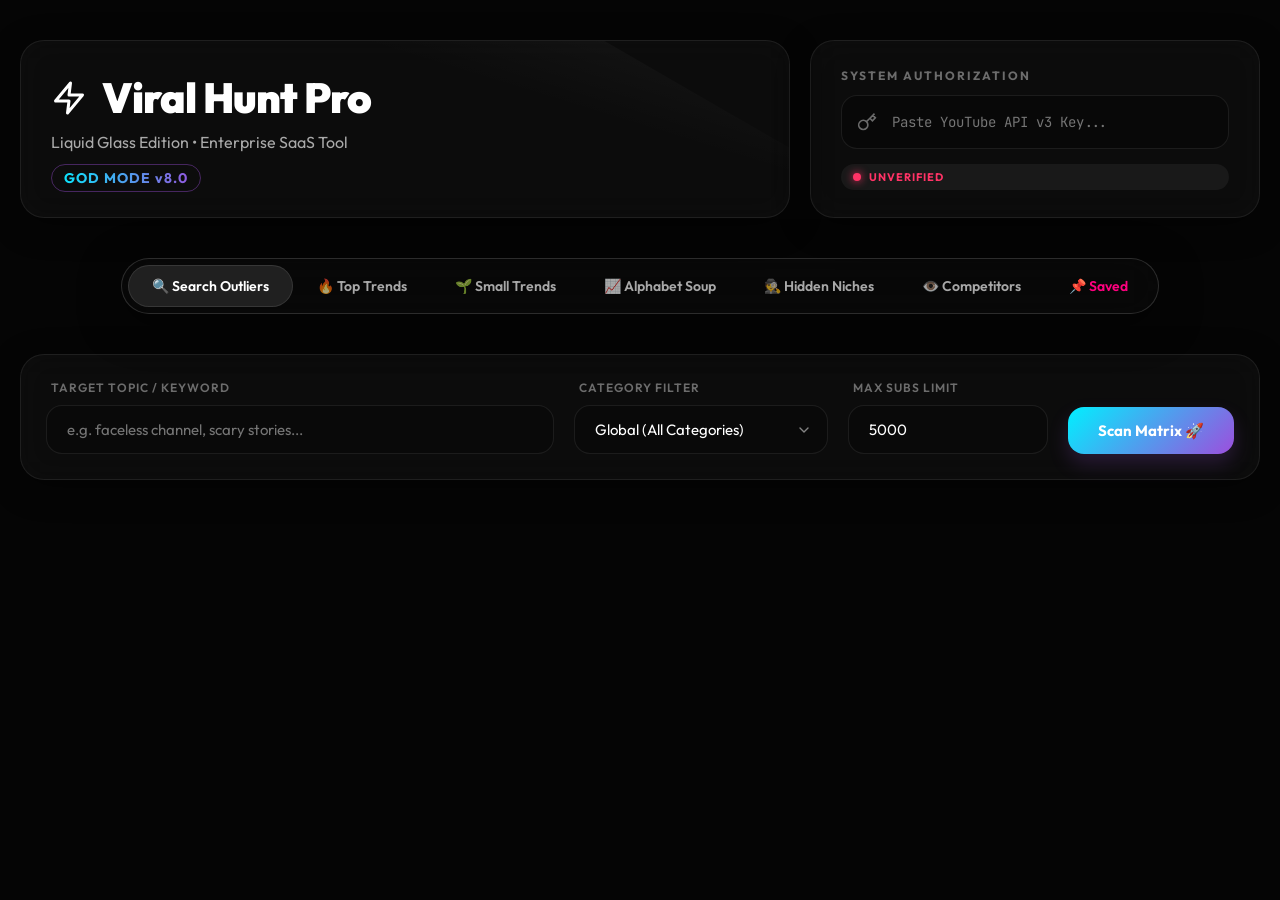
==== commit 9224546e: "Update index.html" ====
--- a/index.html
+++ b/index.html
@@ -3,869 +3,496 @@
 <head>
     <meta charset="UTF-8">
     <meta name="viewport" content="width=device-width, initial-scale=1.0">
-    <title>Viral Hunt Pro | Ultimate Enterprise Edition</title>
+    <title>Viral Hunt Pro | Liquid Glass Edition</title>
     <!-- 
       ========================================================================
-      VIRAL HUNT PRO - ENTERPRISE EDITION
+      VIRAL HUNT PRO - LIQUID GLASS EDITION (ENTERPRISE)
       ========================================================================
-      Developer: PocketLists / ViralHunt Team
-      Description: The ultimate YouTube data aggregation and analysis tool.
-      Features: 
-      - VPH (Velocity) Tracking
-      - Outlier Ratio Math
-      - Competitor Watchlist
-      - Hidden Niches Database
-      - Keyword Alphabet Soup
-      - CSV Export & Grid/Table Views
+      UI/UX: Premium Glassmorphism, Animated Mesh Gradients, Blur Effects
+      Features: VPH Tracking, Outlier Math, Hidden Niches, Competitor Spy
+      Alerts: Custom Toast Notification System (No browser alerts)
       ========================================================================
     -->
     <style>
         /* ======================================================================
-           CSS VARIABLES & DESIGN TOKENS
+           PREMIUM DESIGN TOKENS & COLOR PALETTE
            ====================================================================== */
+        @import url('https://fonts.googleapis.com/css2?family=Outfit:wght@300;400;500;600;700;800;900&display=swap');
+        @import url('https://fonts.googleapis.com/css2?family=JetBrains+Mono:wght@400;700&display=swap');
+
         :root {
-            --bg-void: #060709;
-            --bg-panel: #111318;
-            --bg-card: #181b21;
-            --border-light: rgba(255, 255, 255, 0.08);
-            --border-hover: rgba(255, 255, 255, 0.2);
-            --text-main: #f3f4f6;
-            --text-muted: #9ca3af;
-            --text-faint: #6b7280;
+            /* Background Deep Colors */
+            --bg-base: #050505;
+            --bg-mesh-1: #4f149b; /* Deep Purple */
+            --bg-mesh-2: #0f4c81; /* Classic Blue */
+            --bg-mesh-3: #008774; /* Deep Teal */
             
-            /* Brand Colors */
-            --brand-primary: #00e676;
-            --brand-primary-dim: rgba(0, 230, 118, 0.15);
-            --brand-primary-hover: #00c853;
+            /* Glassmorphism Variables */
+            --glass-bg: rgba(255, 255, 255, 0.03);
+            --glass-bg-hover: rgba(255, 255, 255, 0.06);
+            --glass-border: rgba(255, 255, 255, 0.08);
+            --glass-border-light: rgba(255, 255, 255, 0.15);
+            --glass-shadow: 0 8px 32px 0 rgba(0, 0, 0, 0.4);
+            --glass-blur: blur(16px);
             
-            --accent-blue: #3b82f6;
-            --accent-blue-dim: rgba(59, 130, 246, 0.15);
+            /* Typography Colors */
+            --text-primary: #ffffff;
+            --text-secondary: rgba(255, 255, 255, 0.65);
+            --text-tertiary: rgba(255, 255, 255, 0.4);
             
-            --accent-pink: #ec4899;
-            --accent-pink-dim: rgba(236, 72, 153, 0.15);
-            
-            --accent-amber: #f59e0b;
-            --accent-amber-dim: rgba(245, 158, 11, 0.15);
-            
-            --accent-red: #ef4444;
-            --accent-red-dim: rgba(239, 68, 68, 0.15);
-
-            --shadow-sm: 0 1px 2px 0 rgba(0, 0, 0, 0.05);
-            --shadow-md: 0 4px 6px -1px rgba(0, 0, 0, 0.1), 0 2px 4px -1px rgba(0, 0, 0, 0.06);
-            --shadow-lg: 0 10px 15px -3px rgba(0, 0, 0, 0.3), 0 4px 6px -2px rgba(0, 0, 0, 0.15);
-            --shadow-glow: 0 0 15px rgba(0, 230, 118, 0.3);
-            
-            --radius-sm: 6px;
-            --radius-md: 10px;
-            --radius-lg: 16px;
-            
-            --font-sans: 'Inter', -apple-system, BlinkMacSystemFont, 'Segoe UI', Roboto, Helvetica, Arial, sans-serif;
-            --font-mono: ui-monospace, SFMono-Regular, Menlo, Monaco, Consolas, "Liberation Mono", "Courier New", monospace;
+            /* Premium Accent Colors (Cyber/Neon feel but subtle) */
+            --accent-cyan: #00f0ff;
+            --accent-purple: #9d4edd;
+            --accent-pink: #ff007f;
+            --accent-green: #00ff88;
+            --accent-orange: #ff7300;
+            --accent-red: #ff3366;
+
+            /* Radii */
+            --rad-sm: 8px;
+            --rad-md: 16px;
+            --rad-lg: 24px;
+            --rad-pill: 9999px;
+
+            /* Fonts */
+            --font-main: 'Outfit', -apple-system, sans-serif;
+            --font-mono: 'JetBrains Mono', monospace;
         }
 
         /* ======================================================================
-           GLOBAL RESET & TYPOGRAPHY
+           GLOBAL RESET & ANIMATED BACKGROUND
            ====================================================================== */
-        * {
-            box-sizing: border-box;
-            margin: 0;
-            padding: 0;
-        }
-
-        body {
-            background-color: var(--bg-void);
-            color: var(--text-main);
-            font-family: var(--font-sans);
-            line-height: 1.5;
-            -webkit-font-smoothing: antialiased;
-            -moz-osx-font-smoothing: grayscale;
-            background-image: 
-                radial-gradient(circle at 15% 50%, rgba(0, 230, 118, 0.03), transparent 25%),
-                radial-gradient(circle at 85% 30%, rgba(59, 130, 246, 0.03), transparent 25%);
-            background-attachment: fixed;
+        * { box-sizing: border-box; margin: 0; padding: 0; }
+        
+        body, html {
+            min-height: 100vh;
+            background-color: var(--bg-base);
+            color: var(--text-primary);
+            font-family: var(--font-main);
             overflow-x: hidden;
-            min-height: 100vh;
-        }
-
-        /* Scrollbar Styling for Premium Feel */
-        ::-webkit-scrollbar { width: 8px; height: 8px; }
-        ::-webkit-scrollbar-track { background: var(--bg-void); }
-        ::-webkit-scrollbar-thumb { background: #2d3748; border-radius: 4px; }
-        ::-webkit-scrollbar-thumb:hover { background: #4a5568; }
-
-        .app-container {
-            max-width: 1300px;
-            margin: 0 auto;
-            padding: 40px 24px 100px;
-        }
+            scroll-behavior: smooth;
+        }
+
+        /* Animated Mesh Gradient Background */
+        .animated-bg {
+            position: fixed;
+            top: 0; left: 0; width: 100vw; height: 100vh;
+            z-index: -1;
+            overflow: hidden;
+            background: var(--bg-base);
+        }
+
+        .blob {
+            position: absolute;
+            filter: blur(90px);
+            opacity: 0.5;
+            border-radius: 50%;
+            animation: float 20s infinite alternate ease-in-out;
+        }
+        .blob-1 { top: -10%; left: -10%; width: 50vw; height: 50vw; background: var(--bg-mesh-1); animation-delay: 0s; }
+        .blob-2 { bottom: -10%; right: -10%; width: 60vw; height: 60vw; background: var(--bg-mesh-2); animation-delay: -5s; }
+        .blob-3 { top: 40%; left: 40%; width: 40vw; height: 40vw; background: var(--bg-mesh-3); animation-delay: -10s; }
+
+        @keyframes float {
+            0% { transform: translate(0, 0) scale(1); }
+            33% { transform: translate(5vw, 10vh) scale(1.1); }
+            66% { transform: translate(-10vw, 5vh) scale(0.9); }
+            100% { transform: translate(0, 0) scale(1); }
+        }
+
+        /* Custom Scrollbar */
+        ::-webkit-scrollbar { width: 6px; height: 6px; }
+        ::-webkit-scrollbar-track { background: transparent; }
+        ::-webkit-scrollbar-thumb { background: rgba(255,255,255,0.2); border-radius: 10px; }
+        ::-webkit-scrollbar-thumb:hover { background: rgba(255,255,255,0.4); }
+
+        .app-container { max-width: 1350px; margin: 0 auto; padding: 40px 20px 100px; }
 
         /* ======================================================================
-           HEADER & API KEY SECTION
+           GLASSMORPHISM UTILITIES
            ====================================================================== */
-        .app-header {
-            display: flex;
-            justify-content: space-between;
-            align-items: center;
-            margin-bottom: 30px;
-            border-bottom: 1px solid var(--border-light);
-            padding-bottom: 20px;
-            flex-wrap: wrap;
-            gap: 20px;
-        }
-
-        .brand-area h1 {
-            font-size: 32px;
-            font-weight: 900;
-            letter-spacing: -0.03em;
-            display: flex;
-            align-items: center;
-            gap: 12px;
-            margin-bottom: 8px;
-        }
-        
-        .brand-area h1 .version-badge {
-            background: var(--brand-primary-dim);
-            color: var(--brand-primary);
-            font-size: 14px;
-            padding: 4px 10px;
-            border-radius: var(--radius-sm);
-            font-weight: 700;
-            letter-spacing: normal;
-        }
-
-        .brand-area .tagline {
-            color: var(--text-muted);
-            font-size: 15px;
-            font-weight: 500;
-        }
-
-        .api-config-box {
-            background: var(--bg-panel);
-            border: 1px solid var(--border-light);
-            padding: 12px 20px;
-            border-radius: var(--radius-md);
-            display: flex;
-            flex-direction: column;
-            gap: 8px;
-            min-width: 300px;
-            box-shadow: var(--shadow-md);
-        }
-
-        .api-config-box label {
-            font-size: 11px;
-            text-transform: uppercase;
-            font-weight: 800;
-            letter-spacing: 0.1em;
-            color: var(--text-faint);
-        }
-
-        .api-input-row {
-            display: flex;
-            align-items: center;
-            gap: 12px;
-        }
-
-        .api-status-indicator {
-            font-family: var(--font-mono);
-            font-size: 12px;
-            font-weight: 700;
-            color: var(--accent-red);
-            display: flex;
-            align-items: center;
-            gap: 6px;
-        }
-        .api-status-indicator.active { color: var(--brand-primary); }
+        .glass-panel {
+            background: var(--glass-bg);
+            backdrop-filter: var(--glass-blur);
+            -webkit-backdrop-filter: var(--glass-blur);
+            border: 1px solid var(--glass-border);
+            border-radius: var(--rad-lg);
+            box-shadow: var(--glass-shadow);
+        }
+
+        .glass-panel-inner {
+            background: rgba(0, 0, 0, 0.2);
+            border: 1px solid var(--glass-border);
+            border-radius: var(--rad-md);
+        }
 
         /* ======================================================================
-           INPUTS, BUTTONS & FORMS
+           HEADER & API CONFIGURATION (LIQUID FIX)
            ====================================================================== */
-        input[type="text"], 
-        input[type="number"], 
-        input[type="password"], 
-        select {
-            background: var(--bg-void);
-            border: 1px solid var(--border-light);
-            color: var(--text-main);
-            padding: 12px 16px;
-            border-radius: var(--radius-md);
-            font-size: 14px;
-            font-family: var(--font-sans);
-            outline: none;
-            transition: all 0.2s ease;
-            width: 100%;
-        }
-
-        input:focus, select:focus {
-            border-color: var(--brand-primary);
-            box-shadow: 0 0 0 3px var(--brand-primary-dim);
-        }
-
-        select {
-            cursor: pointer;
-            appearance: none;
-            background-image: url("data:image/svg+xml;charset=UTF-8,%3csvg xmlns='http://www.w3.org/2000/svg' viewBox='0 0 24 24' fill='none' stroke='%239ca3af' stroke-width='2' stroke-linecap='round' stroke-linejoin='round'%3e%3cpolyline points='6 9 12 15 18 9'%3e%3c/polyline%3e%3c/svg%3e");
-            background-repeat: no-repeat;
-            background-position: right 12px center;
-            background-size: 16px;
-            padding-right: 40px;
-        }
-
-        .btn {
-            display: inline-flex;
-            align-items: center;
-            justify-content: center;
-            gap: 8px;
-            padding: 12px 24px;
-            border-radius: var(--radius-md);
-            font-weight: 700;
-            font-size: 14px;
-            cursor: pointer;
-            transition: all 0.2s ease;
-            border: none;
-            font-family: var(--font-sans);
-            white-space: nowrap;
-        }
-
-        .btn:disabled {
-            opacity: 0.6;
-            cursor: not-allowed;
-            transform: none !important;
-            box-shadow: none !important;
-        }
-
-        .btn-primary {
-            background: var(--brand-primary);
-            color: #000;
-            box-shadow: 0 4px 14px rgba(0, 230, 118, 0.25);
-        }
-        .btn-primary:hover:not(:disabled) {
-            background: var(--brand-primary-hover);
-            transform: translateY(-2px);
-            box-shadow: 0 6px 20px rgba(0, 230, 118, 0.4);
-        }
-
-        .btn-blue {
-            background: var(--accent-blue);
-            color: #fff;
-            box-shadow: 0 4px 14px rgba(59, 130, 246, 0.25);
-        }
-        .btn-blue:hover:not(:disabled) {
-            background: #2563eb;
-            transform: translateY(-2px);
-            box-shadow: 0 6px 20px rgba(59, 130, 246, 0.4);
-        }
+        .header-layout {
+            display: flex; justify-content: space-between; align-items: stretch;
+            margin-bottom: 40px; flex-wrap: wrap; gap: 20px;
+        }
+
+        .brand-box {
+            padding: 30px; display: flex; flex-direction: column; justify-content: center; flex: 1; min-width: 300px;
+            position: relative; overflow: hidden;
+        }
+        
+        /* Glass Shine Effect on Brand Box */
+        .brand-box::before {
+            content: ''; position: absolute; top: -50%; left: -50%; width: 200%; height: 200%;
+            background: linear-gradient(to bottom right, rgba(255,255,255,0.1) 0%, rgba(255,255,255,0) 40%, rgba(255,255,255,0) 100%);
+            transform: rotate(30deg); pointer-events: none;
+        }
+
+        .brand-title { font-size: 42px; font-weight: 900; letter-spacing: -1px; margin-bottom: 8px; display: flex; align-items: center; gap: 15px; }
+        .version-tag {
+            font-size: 14px; font-weight: 700; background: linear-gradient(90deg, var(--accent-cyan), var(--accent-purple));
+            -webkit-background-clip: text; -webkit-text-fill-color: transparent; border: 1px solid rgba(157, 78, 221, 0.4);
+            padding: 4px 12px; border-radius: var(--rad-pill); letter-spacing: 1px;
+        }
+        .brand-subtitle { color: var(--text-secondary); font-size: 16px; font-weight: 400; }
+
+        .api-box {
+            padding: 25px 30px; display: flex; flex-direction: column; justify-content: center; width: 450px; flex-shrink: 0;
+        }
+        .api-box-title { font-size: 12px; text-transform: uppercase; letter-spacing: 2px; color: var(--text-tertiary); font-weight: 700; margin-bottom: 12px; }
+        
+        .api-input-wrapper { display: flex; align-items: center; gap: 15px; background: rgba(0,0,0,0.3); border: 1px solid var(--glass-border); border-radius: var(--rad-md); padding: 5px 15px; transition: 0.3s; }
+        .api-input-wrapper:focus-within { border-color: var(--accent-cyan); box-shadow: 0 0 15px rgba(0, 240, 255, 0.2); }
+        .api-input-wrapper input {
+            flex: 1; background: transparent; border: none; color: var(--text-primary); padding: 12px 0; font-family: var(--font-mono); font-size: 14px; outline: none;
+        }
+        
+        /* Status Indicator Logic Fixed */
+        .status-container { display: flex; align-items: center; gap: 8px; background: rgba(255,255,255,0.05); padding: 6px 12px; border-radius: var(--rad-pill); }
+        .status-dot { width: 8px; height: 8px; border-radius: 50%; box-shadow: 0 0 8px currentColor; }
+        .status-dot.red { background: var(--accent-red); color: var(--accent-red); }
+        .status-dot.green { background: var(--accent-green); color: var(--accent-green); }
+        .status-text { font-size: 11px; font-weight: 700; text-transform: uppercase; letter-spacing: 1px; }
+        .status-text.unverified { color: var(--accent-red); }
+        .status-text.verified { color: var(--accent-green); }
+
+        /* ======================================================================
+           FLOATING NAVIGATION (APPLE STYLE PILL)
+           ====================================================================== */
+        .nav-wrapper { display: flex; justify-content: center; margin-bottom: 40px; position: sticky; top: 20px; z-index: 100; }
+        .nav-pill {
+            display: inline-flex; background: rgba(10, 10, 10, 0.6); backdrop-filter: blur(20px); -webkit-backdrop-filter: blur(20px);
+            border: 1px solid var(--glass-border-light); border-radius: var(--rad-pill); padding: 6px; box-shadow: 0 10px 40px rgba(0,0,0,0.5);
+            overflow-x: auto; max-width: 100%; scrollbar-width: none;
+        }
+        .nav-btn {
+            background: transparent; border: none; color: var(--text-secondary); font-size: 14px; font-weight: 600; font-family: var(--font-main);
+            padding: 12px 24px; border-radius: var(--rad-pill); cursor: pointer; transition: 0.3s cubic-bezier(0.4, 0, 0.2, 1); display: flex; align-items: center; gap: 8px; white-space: nowrap;
+        }
+        .nav-btn:hover { color: var(--text-primary); background: rgba(255,255,255,0.05); }
+        .nav-btn.active { background: rgba(255,255,255,0.1); color: var(--text-primary); box-shadow: inset 0 0 0 1px rgba(255,255,255,0.1); }
+        
+        .tab-content { display: none; opacity: 0; transform: translateY(20px); transition: all 0.4s cubic-bezier(0.4, 0, 0.2, 1); }
+        .tab-content.active { display: block; opacity: 1; transform: translateY(0); }
+
+        /* ======================================================================
+           INPUT CONTROLS & FORMS (PREMIUM UI)
+           ====================================================================== */
+        .control-dashboard { padding: 25px; margin-bottom: 30px; display: flex; flex-wrap: wrap; gap: 20px; align-items: flex-end; }
+        
+        .input-group { display: flex; flex-direction: column; gap: 10px; flex: 1; min-width: 200px; }
+        .input-group-sm { flex: 0 0 150px; }
+        .input-group label { font-size: 12px; font-weight: 600; color: var(--text-tertiary); text-transform: uppercase; letter-spacing: 1px; margin-left: 5px; }
+        
+        .glass-input {
+            background: rgba(0,0,0,0.2); border: 1px solid var(--glass-border); color: var(--text-primary);
+            padding: 14px 20px; border-radius: var(--rad-md); font-size: 15px; font-family: var(--font-main);
+            transition: all 0.3s; width: 100%;
+        }
+        .glass-input:focus { border-color: var(--accent-cyan); background: rgba(0,240,255,0.02); outline: none; }
+        
+        select.glass-input {
+            appearance: none; cursor: pointer;
+            background-image: url("data:image/svg+xml;charset=UTF-8,%3csvg xmlns='http://www.w3.org/2000/svg' viewBox='0 0 24 24' fill='none' stroke='rgba(255,255,255,0.5)' stroke-width='2' stroke-linecap='round' stroke-linejoin='round'%3e%3cpolyline points='6 9 12 15 18 9'%3e%3c/polyline%3e%3c/svg%3e");
+            background-repeat: no-repeat; background-position: right 15px center; background-size: 16px;
+        }
+        select.glass-input option { background: var(--bg-base); color: var(--text-primary); }
+
+        /* Liquid Buttons */
+        .btn-liquid {
+            position: relative; background: linear-gradient(135deg, var(--accent-cyan), var(--accent-purple)); border: none;
+            color: #fff; font-size: 15px; font-weight: 700; font-family: var(--font-main); padding: 14px 30px; border-radius: var(--rad-md);
+            cursor: pointer; overflow: hidden; transition: 0.3s; box-shadow: 0 10px 20px rgba(157, 78, 221, 0.2);
+            display: inline-flex; align-items: center; justify-content: center; gap: 10px; white-space: nowrap;
+        }
+        .btn-liquid::after {
+            content: ''; position: absolute; top: 0; left: -100%; width: 50%; height: 100%;
+            background: linear-gradient(90deg, transparent, rgba(255,255,255,0.4), transparent);
+            transform: skewX(-20deg); transition: 0.5s;
+        }
+        .btn-liquid:hover { transform: translateY(-3px); box-shadow: 0 15px 25px rgba(157, 78, 221, 0.4); }
+        .btn-liquid:hover::after { left: 150%; }
+        .btn-liquid:disabled { opacity: 0.5; cursor: not-allowed; transform: none; box-shadow: none; }
 
         .btn-outline {
-            background: transparent;
-            border: 1px solid var(--border-light);
-            color: var(--text-main);
-        }
-        .btn-outline:hover:not(:disabled) {
-            background: var(--border-light);
-            border-color: var(--border-hover);
-        }
+            background: rgba(255,255,255,0.05); border: 1px solid var(--glass-border-light);
+            color: var(--text-primary); padding: 12px 24px; border-radius: var(--rad-md);
+            font-size: 14px; font-weight: 600; cursor: pointer; transition: 0.3s;
+        }
+        .btn-outline:hover { background: rgba(255,255,255,0.1); border-color: rgba(255,255,255,0.3); }
 
         /* ======================================================================
-           NAVIGATION TABS
+           CUSTOM TOAST NOTIFICATIONS (NO BROWSER ALERTS)
            ====================================================================== */
-        .tabs-container {
-            display: flex;
-            gap: 4px;
-            border-bottom: 2px solid var(--border-light);
-            margin-bottom: 24px;
-            overflow-x: auto;
-            scrollbar-width: none;
-        }
-
-        .tab-button {
-            background: transparent;
-            border: none;
-            color: var(--text-muted);
-            padding: 14px 20px;
-            font-size: 15px;
-            font-weight: 700;
-            cursor: pointer;
-            transition: all 0.2s;
-            border-bottom: 3px solid transparent;
-            display: flex;
-            align-items: center;
-            gap: 8px;
-            white-space: nowrap;
-            margin-bottom: -2px; /* Overlap border */
-        }
-
-        .tab-button:hover { color: var(--text-main); }
-        
-        .tab-button.active {
-            color: var(--brand-primary);
-            border-bottom-color: var(--brand-primary);
-            background: linear-gradient(to top, var(--brand-primary-dim) 0%, transparent 100%);
-        }
-
-        .tab-content { display: none; animation: slideUp 0.3s ease; }
-        .tab-content.active { display: block; }
-
-        @keyframes slideUp {
-            from { opacity: 0; transform: translateY(10px); }
-            to { opacity: 1; transform: translateY(0); }
-        }
+        #toast-container { position: fixed; bottom: 30px; right: 30px; z-index: 9999; display: flex; flex-direction: column; gap: 10px; }
+        .toast {
+            background: rgba(15, 15, 15, 0.8); backdrop-filter: blur(20px); -webkit-backdrop-filter: blur(20px);
+            border-left: 4px solid var(--accent-cyan); border-radius: 8px; padding: 16px 24px;
+            color: #fff; font-size: 14px; font-weight: 500; box-shadow: 0 10px 30px rgba(0,0,0,0.5);
+            display: flex; align-items: center; gap: 12px; min-width: 300px;
+            animation: toastSlideIn 0.4s cubic-bezier(0.175, 0.885, 0.32, 1.275) forwards;
+        }
+        .toast.error { border-color: var(--accent-red); }
+        .toast.success { border-color: var(--accent-green); }
+        .toast.info { border-color: var(--accent-cyan); }
+        @keyframes toastSlideIn { from { transform: translateX(120%); opacity: 0; } to { transform: translateX(0); opacity: 1; } }
+        @keyframes toastFadeOut { to { opacity: 0; transform: translateY(-20px); } }
 
         /* ======================================================================
-           DASHBOARD CONTROLS & STATUS
+           DATA PRESENTATION (GRID & TABLE)
            ====================================================================== */
-        .dashboard-controls {
-            display: flex;
-            gap: 16px;
-            align-items: flex-end;
-            background: var(--bg-panel);
-            padding: 20px;
-            border-radius: var(--radius-lg);
-            border: 1px solid var(--border-light);
-            margin-bottom: 16px;
-            flex-wrap: wrap;
-        }
-
-        .input-group {
-            display: flex;
-            flex-direction: column;
-            gap: 8px;
-            flex: 1;
-            min-width: 200px;
-        }
-        
-        .input-group-small {
-            flex: 0 0 150px;
-        }
-
-        .input-group label {
-            font-size: 12px;
-            font-weight: 700;
-            color: var(--text-faint);
-            text-transform: uppercase;
-            letter-spacing: 0.05em;
-        }
-
-        .action-bar {
-            display: flex;
-            justify-content: space-between;
-            align-items: center;
-            background: var(--bg-card);
-            padding: 12px 20px;
-            border-radius: var(--radius-md);
-            border: 1px solid var(--border-light);
-            margin-bottom: 20px;
-        }
-
-        .view-switcher {
-            display: flex;
-            background: var(--bg-void);
-            border: 1px solid var(--border-light);
-            border-radius: var(--radius-sm);
-            padding: 4px;
-        }
-
-        .view-btn {
-            background: transparent;
-            border: none;
-            color: var(--text-muted);
-            padding: 6px 12px;
-            font-size: 13px;
-            font-weight: 600;
-            border-radius: 4px;
-            cursor: pointer;
-            transition: 0.2s;
-        }
-
-        .view-btn.active { background: var(--border-light); color: var(--text-main); }
-
-        .system-status {
-            font-size: 14px;
-            font-weight: 600;
-            margin: 16px 0;
-            padding: 12px;
-            border-radius: var(--radius-sm);
-            display: none; /* Hidden by default */
-        }
-        .system-status.active { display: block; }
-        .status-info { background: rgba(59, 130, 246, 0.1); color: var(--accent-blue); border-left: 4px solid var(--accent-blue); }
-        .status-success { background: rgba(0, 230, 118, 0.1); color: var(--brand-primary); border-left: 4px solid var(--brand-primary); }
-        .status-error { background: rgba(239, 68, 68, 0.1); color: var(--accent-red); border-left: 4px solid var(--accent-red); }
-
+        .actions-bar {
+            display: flex; justify-content: space-between; align-items: center; margin-bottom: 20px;
+            padding: 15px 25px; display: none; /* Hidden until data loads */
+        }
+        .view-switcher { display: flex; background: rgba(0,0,0,0.3); padding: 5px; border-radius: var(--rad-md); border: 1px solid var(--glass-border); }
+        .view-btn { background: transparent; border: none; color: var(--text-secondary); padding: 8px 16px; border-radius: var(--rad-sm); cursor: pointer; font-size: 13px; font-weight: 600; transition: 0.3s; }
+        .view-btn.active { background: rgba(255,255,255,0.1); color: var(--text-primary); box-shadow: 0 4px 10px rgba(0,0,0,0.2); }
+
+        /* SKELETON LOADER */
+        .skeleton-wrapper { display: none; grid-template-columns: repeat(auto-fill, minmax(320px, 1fr)); gap: 24px; }
+        .skeleton-wrapper.active { display: grid; }
+        .skeleton-card { padding: 20px; display: flex; flex-direction: column; gap: 15px; }
+        .skeleton-thumb { width: 100%; padding-top: 56.25%; background: rgba(255,255,255,0.05); border-radius: var(--rad-md); animation: pulse 1.5s infinite; }
+        .skeleton-line { height: 16px; background: rgba(255,255,255,0.05); border-radius: 4px; animation: pulse 1.5s infinite; }
+        @keyframes pulse { 0% { opacity: 0.4; } 50% { opacity: 0.8; } 100% { opacity: 0.4; } }
+
+        /* GRID LAYOUT */
+        .data-grid { display: grid; grid-template-columns: repeat(auto-fill, minmax(320px, 1fr)); gap: 24px; display: none; }
+        .data-grid.active { display: grid; }
+        .video-card {
+            background: rgba(255,255,255,0.02); border: 1px solid var(--glass-border); border-radius: var(--rad-lg);
+            overflow: hidden; transition: 0.4s; position: relative; display: flex; flex-direction: column;
+        }
+        .video-card:hover { transform: translateY(-8px); background: rgba(255,255,255,0.04); border-color: rgba(255,255,255,0.2); box-shadow: 0 20px 40px rgba(0,0,0,0.4); }
+        
+        .thumb-wrapper { position: relative; width: 100%; padding-top: 56.25%; background: #000; overflow: hidden; }
+        .thumb-wrapper img { position: absolute; top: 0; left: 0; width: 100%; height: 100%; object-fit: cover; transition: 0.5s; }
+        .video-card:hover .thumb-wrapper img { transform: scale(1.05); }
+        
+        /* Premium VPH Badge */
+        .vph-badge {
+            position: absolute; top: 12px; left: 12px; background: rgba(0,0,0,0.7); backdrop-filter: blur(10px);
+            border: 1px solid rgba(255,255,255,0.1); color: var(--accent-cyan); font-family: var(--font-mono); font-size: 11px; font-weight: 700; padding: 6px 12px; border-radius: var(--rad-pill); box-shadow: 0 4px 15px rgba(0,0,0,0.5); z-index: 2;
+        }
+
+        .card-content { padding: 20px; flex: 1; display: flex; flex-direction: column; }
+        .card-title { font-size: 16px; font-weight: 600; color: var(--text-primary); line-height: 1.4; margin-bottom: 8px; display: -webkit-box; -webkit-line-clamp: 2; -webkit-box-orient: vertical; overflow: hidden; text-decoration: none; }
+        .card-title:hover { color: var(--accent-cyan); }
+        .card-channel { font-size: 13px; color: var(--text-tertiary); display: flex; align-items: center; gap: 6px; margin-bottom: 20px; }
+        
+        .card-stats { display: grid; grid-template-columns: repeat(3, 1fr); gap: 10px; margin-bottom: 20px; padding: 15px 0; border-top: 1px solid var(--glass-border); border-bottom: 1px solid var(--glass-border); }
+        .stat-item { display: flex; flex-direction: column; align-items: center; text-align: center; }
+        .stat-val { font-family: var(--font-mono); font-size: 15px; font-weight: 700; color: var(--text-primary); }
+        .stat-val.highlight { color: var(--accent-green); }
+        .stat-lbl { font-size: 10px; text-transform: uppercase; color: var(--text-tertiary); letter-spacing: 1px; margin-top: 4px; }
+        
+        /* Outlier Ratios */
+        .ratio-pill { display: inline-block; padding: 2px 8px; border-radius: var(--rad-pill); font-family: var(--font-mono); font-size: 13px; font-weight: 700; }
+        .ratio-insane { background: rgba(255,0,127,0.2); color: var(--accent-pink); border: 1px solid rgba(255,0,127,0.4); box-shadow: 0 0 15px rgba(255,0,127,0.2); }
+        .ratio-high { background: rgba(0,255,136,0.2); color: var(--accent-green); border: 1px solid rgba(0,255,136,0.4); }
+        .ratio-normal { background: rgba(255,255,255,0.05); color: var(--text-secondary); border: 1px solid rgba(255,255,255,0.1); }
+
+        .card-actions { display: flex; gap: 10px; margin-top: auto; }
+        .card-btn { flex: 1; background: rgba(255,255,255,0.03); border: 1px solid var(--glass-border); color: var(--text-secondary); padding: 10px; border-radius: var(--rad-sm); font-size: 13px; font-weight: 600; cursor: pointer; transition: 0.3s; display: flex; align-items: center; justify-content: center; gap: 6px; }
+        .card-btn:hover { background: rgba(255,255,255,0.1); color: var(--text-primary); }
+        .btn-spy:hover { background: rgba(157, 78, 221, 0.2); color: var(--accent-purple); border-color: rgba(157, 78, 221, 0.5); }
+        .btn-save.saved { background: rgba(255,0,127,0.2); color: var(--accent-pink); border-color: rgba(255,0,127,0.5); }
+        .btn-save:hover { background: rgba(255,0,127,0.1); color: var(--accent-pink); }
+
+        /* TABLE LAYOUT */
+        .data-table-wrap { width: 100%; overflow-x: auto; display: none; }
+        .data-table-wrap.active { display: block; }
+        .glass-table { width: 100%; border-collapse: collapse; min-width: 900px; }
+        .glass-table th { background: rgba(0,0,0,0.4); color: var(--text-tertiary); text-transform: uppercase; font-size: 11px; letter-spacing: 1px; padding: 15px 20px; text-align: left; border-bottom: 1px solid var(--glass-border); }
+        .glass-table td { padding: 15px 20px; border-bottom: 1px solid rgba(255,255,255,0.02); vertical-align: middle; transition: 0.2s; }
+        .glass-table tr:hover td { background: rgba(255,255,255,0.02); }
+        .tbl-thumb { width: 120px; height: 68px; object-fit: cover; border-radius: var(--rad-sm); }
+        
         /* ======================================================================
-           DATA PRESENTATION: TABLE VIEW
+           SPECIFIC TABS: KEYWORDS & NICHES
            ====================================================================== */
-        .data-table-container {
-            width: 100%;
-            overflow-x: auto;
-            background: var(--bg-panel);
-            border: 1px solid var(--border-light);
-            border-radius: var(--radius-lg);
-        }
-
-        .data-table {
-            width: 100%;
-            border-collapse: collapse;
-            text-align: left;
-            min-width: 900px;
-        }
-
-        .data-table th {
-            padding: 16px 20px;
-            background: var(--bg-card);
-            color: var(--text-faint);
-            font-size: 11px;
-            font-weight: 800;
-            text-transform: uppercase;
-            letter-spacing: 0.1em;
-            border-bottom: 1px solid var(--border-light);
-        }
-
-        .data-table td {
-            padding: 16px 20px;
-            border-bottom: 1px solid var(--border-light);
-            vertical-align: middle;
-        }
-
-        .data-table tr:hover { background: rgba(255, 255, 255, 0.02); }
-        .data-table tr:last-child td { border-bottom: none; }
-
-        /* Complex Table Cells */
-        .td-video-info {
-            display: flex;
-            align-items: flex-start;
-            gap: 16px;
-        }
-
-        .video-thumbnail-wrapper {
-            position: relative;
-            width: 140px;
-            flex-shrink: 0;
-            border-radius: var(--radius-sm);
-            overflow: hidden;
-            border: 1px solid var(--border-light);
-        }
-
-        .video-thumbnail-wrapper img {
-            width: 100%;
-            height: 78px;
-            object-fit: cover;
-            display: block;
-        }
-
-        .vph-tag {
-            position: absolute;
-            top: 4px; left: 4px;
-            background: rgba(239, 68, 68, 0.9);
-            color: #fff;
-            font-size: 10px;
-            font-weight: 800;
-            padding: 2px 6px;
-            border-radius: 4px;
-            backdrop-filter: blur(4px);
-        }
-
-        .video-text-content {
-            display: flex;
-            flex-direction: column;
-            gap: 4px;
-        }
-
-        .video-title-link {
-            color: var(--text-main);
-            font-size: 15px;
-            font-weight: 600;
-            text-decoration: none;
-            line-height: 1.4;
-            display: -webkit-box;
-            -webkit-line-clamp: 2;
-            -webkit-box-orient: vertical;
-            overflow: hidden;
-        }
-        .video-title-link:hover { color: var(--brand-primary); }
-
-        .video-channel-name { color: var(--text-muted); font-size: 13px; display: flex; align-items: center; gap: 4px; }
-        .video-publish-date { color: var(--text-faint); font-size: 11px; }
-
-        /* Stats Blocks */
-        .stat-block { display: flex; flex-direction: column; gap: 4px; }
-        .stat-value { font-size: 15px; font-weight: 700; font-family: var(--font-mono); }
-        .stat-label { font-size: 11px; color: var(--text-faint); text-transform: uppercase; }
-        
-        .stat-highlight { color: var(--brand-primary); }
-        .stat-warning { color: var(--accent-amber); }
-
-        /* Outlier Ratio Badges */
-        .ratio-pill {
-            display: inline-flex;
-            align-items: center;
-            justify-content: center;
-            padding: 6px 12px;
-            border-radius: 20px;
-            font-weight: 800;
-            font-size: 14px;
-            font-family: var(--font-mono);
-        }
-        .ratio-god { background: var(--accent-red); color: #fff; box-shadow: 0 0 15px rgba(239, 68, 68, 0.4); }
-        .ratio-high { background: var(--accent-amber); color: #000; }
-        .ratio-med { background: var(--border-light); color: var(--text-main); }
-
-        /* Action Buttons */
-        .td-actions { display: flex; flex-direction: column; gap: 8px; }
-        .action-btn-sm {
-            background: var(--bg-void);
-            border: 1px solid var(--border-light);
-            color: var(--text-main);
-            padding: 6px 12px;
-            border-radius: var(--radius-sm);
-            font-size: 12px;
-            font-weight: 600;
-            cursor: pointer;
-            transition: 0.2s;
-            text-decoration: none;
-            display: inline-flex;
-            align-items: center;
-            justify-content: center;
-            gap: 6px;
-            width: 100%;
-        }
-        .action-btn-sm:hover { background: var(--border-hover); }
-        .action-btn-sm.spy { color: var(--accent-amber); border-color: var(--accent-amber-dim); }
-        .action-btn-sm.spy:hover { background: var(--accent-amber-dim); }
-        .action-btn-sm.save { color: var(--accent-pink); border-color: var(--accent-pink-dim); }
-        .action-btn-sm.save:hover { background: var(--accent-pink-dim); }
-        .action-btn-sm.saved { background: var(--accent-pink); color: #fff; border-color: var(--accent-pink); }
+        /* Keywords Tag Cloud */
+        .kw-container { display: flex; flex-direction: column; gap: 30px; margin-top: 30px; display: none; }
+        .kw-section-title { font-size: 16px; font-weight: 600; color: var(--text-primary); display: flex; align-items: center; gap: 10px; margin-bottom: 15px; }
+        .kw-cloud { display: flex; flex-wrap: wrap; gap: 10px; }
+        .kw-pill {
+            background: rgba(0, 240, 255, 0.05); border: 1px solid rgba(0, 240, 255, 0.2); color: var(--accent-cyan);
+            padding: 10px 18px; border-radius: var(--rad-pill); font-size: 14px; font-weight: 500; cursor: pointer;
+            transition: 0.3s; display: inline-flex; align-items: center; gap: 8px;
+        }
+        .kw-pill:hover { background: var(--accent-cyan); color: #000; transform: translateY(-2px); box-shadow: 0 5px 15px rgba(0, 240, 255, 0.3); }
+        .kw-pill.secondary { background: rgba(255,255,255,0.03); border-color: var(--glass-border); color: var(--text-secondary); }
+        .kw-pill.secondary:hover { background: rgba(255,255,255,0.1); color: var(--text-primary); }
+
+        /* Hidden Niches Grid */
+        .niche-grid { display: grid; grid-template-columns: repeat(auto-fill, minmax(350px, 1fr)); gap: 25px; margin-top: 30px; }
+        .niche-card { overflow: hidden; padding: 0; }
+        .niche-header { background: rgba(0,0,0,0.3); padding: 20px; border-bottom: 1px solid var(--glass-border); font-size: 18px; font-weight: 700; display: flex; align-items: center; gap: 12px; }
+        .niche-list { list-style: none; }
+        .niche-item { padding: 15px 20px; border-bottom: 1px solid rgba(255,255,255,0.03); display: flex; justify-content: space-between; align-items: center; transition: 0.2s; }
+        .niche-item:hover { background: rgba(255,255,255,0.02); }
+        .niche-text { font-size: 14px; color: var(--text-secondary); font-weight: 500; }
+        .niche-item:hover .niche-text { color: var(--text-primary); }
+        .btn-hunt { background: rgba(0, 255, 136, 0.1); color: var(--accent-green); border: 1px solid rgba(0, 255, 136, 0.3); padding: 6px 12px; border-radius: var(--rad-pill); font-size: 11px; font-weight: 700; text-transform: uppercase; cursor: pointer; transition: 0.3s; }
+        .btn-hunt:hover { background: var(--accent-green); color: #000; box-shadow: 0 0 10px rgba(0, 255, 136, 0.4); }
+
+        /* Competitor List */
+        .comp-grid { display: grid; grid-template-columns: repeat(auto-fill, minmax(280px, 1fr)); gap: 15px; margin: 20px 0 30px; }
+        .comp-card { display: flex; justify-content: space-between; align-items: center; padding: 15px 20px; }
+        .comp-id { font-family: var(--font-mono); font-size: 13px; color: var(--text-primary); }
+        .btn-del { background: rgba(255, 51, 102, 0.1); color: var(--accent-red); border: none; padding: 6px 12px; border-radius: var(--rad-sm); font-size: 12px; font-weight: 600; cursor: pointer; transition: 0.2s; }
+        .btn-del:hover { background: var(--accent-red); color: #fff; }
 
         /* ======================================================================
-           DATA PRESENTATION: GRID VIEW
+           SPY MODAL (COMPETITOR METADATA)
            ====================================================================== */
-        .data-grid-container {
-            display: grid;
-            grid-template-columns: repeat(auto-fill, minmax(300px, 1fr));
-            gap: 20px;
-            display: none; /* Hidden by default */
-        }
-        .data-grid-container.active { display: grid; }
-        .data-table-container.hidden { display: none; }
-
-        .grid-card {
-            background: var(--bg-panel);
-            border: 1px solid var(--border-light);
-            border-radius: var(--radius-lg);
-            overflow: hidden;
-            display: flex;
-            flex-direction: column;
-            transition: all 0.3s ease;
-        }
-        .grid-card:hover {
-            transform: translateY(-5px);
-            border-color: var(--border-hover);
-            box-shadow: var(--shadow-lg);
-        }
-
-        .grid-thumb-box {
-            position: relative;
-            width: 100%;
-            padding-top: 56.25%; /* 16:9 Aspect Ratio */
-            background: #000;
-        }
-        .grid-thumb-box img {
-            position: absolute; top: 0; left: 0; width: 100%; height: 100%; object-fit: cover;
-        }
-        
-        .grid-content { padding: 20px; flex: 1; display: flex; flex-direction: column; }
-        .grid-title { font-size: 15px; font-weight: 700; color: #fff; line-height: 1.4; margin-bottom: 8px; display: -webkit-box; -webkit-line-clamp: 2; -webkit-box-orient: vertical; overflow: hidden; }
-        
-        .grid-stats-row {
-            display: flex;
-            justify-content: space-between;
-            align-items: center;
-            margin: 15px 0;
-            padding: 15px 0;
-            border-top: 1px solid var(--border-light);
-            border-bottom: 1px solid var(--border-light);
-        }
-
-        .grid-stat-col { text-align: center; }
-        .grid-stat-val { font-size: 14px; font-weight: 800; font-family: var(--font-mono); }
-        .grid-stat-lbl { font-size: 10px; color: var(--text-faint); text-transform: uppercase; margin-top: 2px; }
-
-        .grid-actions-row { display: flex; gap: 8px; margin-top: auto; }
-
-        /* ======================================================================
-           SPECIFIC TAB STYLES (KEYWORDS & NICHES & COMPETITORS)
-           ====================================================================== */
-        
-        /* Keyword Tool */
-        .keyword-result-box {
-            background: var(--bg-panel);
-            border: 1px solid var(--border-light);
-            border-radius: var(--radius-lg);
-            padding: 24px;
-            margin-top: 20px;
-        }
-        .kw-section-title {
-            font-size: 16px; font-weight: 800; color: #fff; margin-bottom: 16px;
-            display: flex; align-items: center; gap: 8px;
-        }
-        .kw-tag-cloud { display: flex; flex-wrap: wrap; gap: 10px; margin-bottom: 30px; }
-        .kw-tag {
-            background: var(--accent-blue-dim); border: 1px solid rgba(59, 130, 246, 0.3);
-            color: #93c5fd; padding: 8px 16px; border-radius: var(--radius-sm);
-            font-size: 14px; font-weight: 500; cursor: pointer; transition: 0.2s;
-        }
-        .kw-tag:hover { background: var(--accent-blue); color: #fff; transform: translateY(-2px); }
-        .kw-tag.secondary { background: rgba(255,255,255,0.05); border-color: var(--border-light); color: var(--text-muted); }
-        .kw-tag.secondary:hover { background: rgba(255,255,255,0.1); color: #fff; }
-
-        /* Hidden Niches Grid */
-        .niche-grid-layout {
-            display: grid;
-            grid-template-columns: repeat(auto-fill, minmax(320px, 1fr));
-            gap: 24px;
-            margin-top: 20px;
-        }
-        .niche-db-card {
-            background: var(--bg-panel);
-            border: 1px solid var(--border-light);
-            border-radius: var(--radius-lg);
-            overflow: hidden;
-        }
-        .niche-db-header {
-            background: var(--bg-card);
-            padding: 16px 20px;
-            font-size: 16px;
-            font-weight: 800;
-            color: #fff;
-            border-bottom: 1px solid var(--border-light);
-            display: flex; align-items: center; gap: 10px;
-        }
-        .niche-db-list { list-style: none; }
-        .niche-db-item {
-            display: flex; justify-content: space-between; align-items: center;
-            padding: 14px 20px;
-            border-bottom: 1px solid rgba(255,255,255,0.03);
-        }
-        .niche-db-item:hover { background: rgba(255,255,255,0.02); }
-        .niche-db-title { font-size: 14px; color: var(--text-main); font-weight: 500; }
-        .niche-db-btn {
-            background: var(--brand-primary-dim); color: var(--brand-primary);
-            border: 1px solid rgba(0, 230, 118, 0.3);
-            padding: 6px 12px; border-radius: 6px; font-size: 12px; font-weight: 700;
-            cursor: pointer; transition: 0.2s; text-transform: uppercase;
-        }
-        .niche-db-btn:hover { background: var(--brand-primary); color: #000; }
-
-        /* Competitor List */
-        .comp-tracker-list {
-            display: grid;
-            grid-template-columns: repeat(auto-fill, minmax(250px, 1fr));
-            gap: 12px;
-            margin: 20px 0;
-        }
-        .comp-tracker-item {
-            background: var(--bg-card);
-            border: 1px solid var(--border-light);
-            padding: 12px 16px;
-            border-radius: var(--radius-md);
-            display: flex;
-            justify-content: space-between;
-            align-items: center;
-        }
-        .comp-tracker-name { font-weight: 600; font-size: 14px; color: var(--text-main); font-family: var(--font-mono); }
-        .comp-tracker-del {
-            background: var(--accent-red-dim); color: var(--accent-red); border: none;
-            padding: 4px 8px; border-radius: 4px; font-weight: bold; cursor: pointer; font-size: 11px;
-        }
-        .comp-tracker-del:hover { background: var(--accent-red); color: #fff; }
-
-        /* ======================================================================
-           MODALS & OVERLAYS
-           ====================================================================== */
-        .modal-backdrop {
-            display: none; position: fixed; top: 0; left: 0; width: 100%; height: 100%;
-            background: rgba(0,0,0,0.85); z-index: 9999; align-items: center; justify-content: center;
-            backdrop-filter: blur(8px);
-        }
-        .modal-backdrop.active { display: flex; animation: fadeIn 0.2s ease; }
-        
-        .modal-window {
-            background: var(--bg-panel);
-            border: 1px solid var(--border-light);
-            border-radius: var(--radius-lg);
-            width: 90%;
-            max-width: 700px;
-            max-height: 90vh;
-            overflow-y: auto;
-            position: relative;
-            box-shadow: 0 25px 50px -12px rgba(0, 0, 0, 0.7);
-        }
-
-        .modal-header {
-            padding: 24px;
-            border-bottom: 1px solid var(--border-light);
-            display: flex;
-            justify-content: space-between;
-            align-items: flex-start;
-        }
-        .modal-header h2 { font-size: 20px; font-weight: 800; color: #fff; margin-bottom: 4px; padding-right: 40px;}
-        .modal-close-btn {
-            position: absolute; top: 24px; right: 24px; background: rgba(255,255,255,0.1);
-            border: none; color: #fff; width: 32px; height: 32px; border-radius: 50%;
-            cursor: pointer; display: flex; align-items: center; justify-content: center; transition: 0.2s;
-        }
-        .modal-close-btn:hover { background: var(--accent-red); transform: rotate(90deg); }
-
-        .modal-body { padding: 24px; }
-        
-        .spy-stats-grid {
-            display: grid; grid-template-columns: repeat(3, 1fr); gap: 16px; margin-bottom: 24px;
-        }
-        .spy-stat-card {
-            background: var(--bg-card); border: 1px solid var(--border-light);
-            padding: 16px; border-radius: var(--radius-md); text-align: center;
-        }
-        
-        .spy-section-title { font-size: 13px; font-weight: 800; text-transform: uppercase; color: var(--text-faint); margin-bottom: 12px; border-bottom: 1px solid var(--border-light); padding-bottom: 8px;}
-        
-        .spy-description-box {
-            background: #000; border: 1px solid var(--border-light); padding: 16px;
-            border-radius: var(--radius-md); font-size: 13px; color: var(--text-muted);
-            white-space: pre-wrap; max-height: 250px; overflow-y: auto; font-family: var(--font-mono);
-        }
-
-        /* Utilities */
-        .spinner {
-            width: 16px; height: 16px; border: 2px solid rgba(255,255,255,0.3);
-            border-top-color: #fff; border-radius: 50%; display: inline-block;
-            animation: spin 0.8s linear infinite;
-        }
-        @keyframes spin { to { transform: rotate(360deg); } }
-        .empty-placeholder { text-align: center; padding: 60px 20px; color: var(--text-faint); }
-        .empty-placeholder svg { width: 48px; height: 48px; margin-bottom: 16px; opacity: 0.5; }
-        .empty-placeholder h3 { font-size: 18px; color: var(--text-muted); margin-bottom: 8px; }
+        .modal-overlay { position: fixed; top: 0; left: 0; width: 100vw; height: 100vh; background: rgba(0,0,0,0.7); backdrop-filter: blur(10px); -webkit-backdrop-filter: blur(10px); z-index: 1000; display: flex; align-items: center; justify-content: center; opacity: 0; pointer-events: none; transition: 0.4s; }
+        .modal-overlay.active { opacity: 1; pointer-events: all; }
+        .modal-content { background: #0f1115; border: 1px solid var(--glass-border-light); border-radius: var(--rad-lg); width: 90%; max-width: 800px; max-height: 90vh; overflow-y: auto; position: relative; transform: translateY(30px); transition: 0.4s cubic-bezier(0.175, 0.885, 0.32, 1.275); box-shadow: 0 25px 50px rgba(0,0,0,0.5); }
+        .modal-overlay.active .modal-content { transform: translateY(0); }
+        
+        .modal-header { padding: 30px; border-bottom: 1px solid var(--glass-border); position: relative; }
+        .modal-close { position: absolute; top: 30px; right: 30px; background: rgba(255,255,255,0.05); border: none; color: var(--text-secondary); width: 40px; height: 40px; border-radius: 50%; font-size: 20px; cursor: pointer; transition: 0.3s; display: flex; align-items: center; justify-content: center; }
+        .modal-close:hover { background: var(--accent-red); color: #fff; transform: rotate(90deg); }
+        .modal-title { font-size: 22px; font-weight: 700; color: #fff; padding-right: 50px; line-height: 1.3; margin-bottom: 8px; }
+        
+        .modal-body { padding: 30px; }
+        .spy-stats-grid { display: grid; grid-template-columns: repeat(auto-fit, minmax(200px, 1fr)); gap: 15px; margin-bottom: 30px; }
+        .spy-stat-card { background: rgba(0,0,0,0.3); border: 1px solid var(--glass-border); padding: 20px; border-radius: var(--rad-md); text-align: center; }
+        .spy-label { font-size: 11px; text-transform: uppercase; color: var(--text-tertiary); letter-spacing: 1px; margin-bottom: 8px; }
+        .spy-val { font-size: 18px; font-weight: 700; color: #fff; font-family: var(--font-mono); }
+        
+        .spy-section-title { font-size: 14px; font-weight: 700; color: var(--text-secondary); margin-bottom: 15px; border-bottom: 1px solid var(--glass-border); padding-bottom: 10px; }
+        .desc-box { background: #000; border: 1px solid var(--glass-border); padding: 20px; border-radius: var(--rad-md); font-family: var(--font-mono); font-size: 13px; color: var(--text-secondary); line-height: 1.6; max-height: 300px; overflow-y: auto; white-space: pre-wrap; margin-bottom: 30px;}
+
+        /* Empty State */
+        .empty-state { text-align: center; padding: 80px 20px; color: var(--text-tertiary); }
+        .empty-state svg { width: 64px; height: 64px; margin-bottom: 20px; opacity: 0.3; }
+        .empty-state h3 { font-size: 20px; color: var(--text-secondary); margin-bottom: 10px; }
 
         @media (max-width: 768px) {
-            .dashboard-controls { flex-direction: column; align-items: stretch; }
-            .action-bar { flex-direction: column; gap: 16px; align-items: stretch; }
-            .spy-stats-grid { grid-template-columns: 1fr; }
+            .header-layout { flex-direction: column; }
+            .api-box { width: 100%; }
+            .nav-btn { padding: 10px 16px; font-size: 13px; }
+            .control-dashboard { flex-direction: column; align-items: stretch; }
         }
     </style>
 </head>
 <body>
 
-    <!-- ======================================================================
-         MODALS (HIDDEN BY DEFAULT)
-         ====================================================================== -->
-    <!-- X-Ray Metadata Spy Modal -->
-    <div id="modalSpy" class="modal-backdrop">
-        <div class="modal-window">
-            <button class="modal-close-btn" onclick="closeModal('modalSpy')">
-                <svg width="14" height="14" viewBox="0 0 24 24" fill="none" stroke="currentColor" stroke-width="3" stroke-linecap="round" stroke-linejoin="round"><line x1="18" y1="6" x2="6" y2="18"></line><line x1="6" y1="6" x2="18" y2="18"></line></svg>
-            </button>
+    <!-- Animated Mesh Background -->
+    <div class="animated-bg">
+        <div class="blob blob-1"></div>
+        <div class="blob blob-2"></div>
+        <div class="blob blob-3"></div>
+    </div>
+
+    <!-- Toast Notification Container -->
+    <div id="toast-container"></div>
+
+    <!-- X-Ray Spy Modal (Glassmorphism) -->
+    <div id="spyModal" class="modal-overlay">
+        <div class="modal-content">
+            <button class="modal-close" onclick="ui.closeModal()">✖</button>
             <div class="modal-header">
-                <div>
-                    <h2 id="spyVidTitle">Analyzing Video Data...</h2>
-                    <div style="color: var(--brand-primary); font-family: var(--font-mono); font-size: 13px;" id="spyVidChannel">Channel Name</div>
-                </div>
+                <h2 id="spyTitle" class="modal-title">Analyzing Video...</h2>
+                <div style="color: var(--accent-cyan); font-size: 14px;" id="spyChannel">📺 Channel Name</div>
             </div>
             <div class="modal-body">
                 <div class="spy-stats-grid">
                     <div class="spy-stat-card">
-                        <div class="stat-label">Published Date</div>
-                        <div class="stat-value" id="spyPubDate" style="color: #fff; margin-top: 8px; font-size: 14px;">-</div>
-                    </div>
-                    <div class="spy-stat-card" style="border-color: var(--brand-primary-dim); background: rgba(0,230,118,0.05);">
-                        <div class="stat-label">Velocity (VPH)</div>
-                        <div class="stat-value" id="spyVPH" style="color: var(--brand-primary); margin-top: 8px; font-size: 18px;">-</div>
+                        <div class="spy-label">Velocity (VPH)</div>
+                        <div class="spy-val" id="spyVPH" style="color: var(--accent-cyan);">0</div>
                     </div>
                     <div class="spy-stat-card">
-                        <div class="stat-label">Duration</div>
-                        <div class="stat-value" id="spyDuration" style="color: #fff; margin-top: 8px; font-size: 14px;">-</div>
+                        <div class="spy-label">Published On</div>
+                        <div class="spy-val" id="spyDate" style="font-size: 14px;">-</div>
+                    </div>
+                    <div class="spy-stat-card">
+                        <div class="spy-label">Duration</div>
+                        <div class="spy-val" id="spyDuration">-</div>
                     </div>
                 </div>
 
                 <div class="spy-section-title">🏷️ Hidden SEO Tags (<span id="spyTagCount">0</span>)</div>
-                <div id="spyTagsContainer" class="kw-tag-cloud" style="margin-bottom: 24px;">
-                    <!-- Tags injected here -->
-                </div>
-
-                <div class="spy-section-title">📝 Original Description</div>
-                <div id="spyDescContainer" class="spy-description-box">
-                    <!-- Description injected here -->
+                <div id="spyTags" class="kw-cloud" style="margin-bottom: 30px;">
+                    <!-- Tags will inject here -->
+                </div>
+
+                <div class="spy-section-title">📝 Original Description Snippet</div>
+                <div id="spyDesc" class="desc-box">
+                    <!-- Description will inject here -->
                 </div>
             </div>
         </div>
     </div>
 
-    <!-- ======================================================================
-         MAIN APPLICATION UI
-         ====================================================================== -->
     <div class="app-container">
         
-        <!-- HEADER -->
-        <header class="app-header">
-            <div class="brand-area">
-                <h1>
-                    <svg width="32" height="32" viewBox="0 0 24 24" fill="none" stroke="var(--brand-primary)" stroke-width="2" stroke-linecap="round" stroke-linejoin="round"><circle cx="12" cy="12" r="10"></circle><circle cx="12" cy="12" r="6"></circle><circle cx="12" cy="12" r="2"></circle></svg>
-                    Viral Hunt Pro 
-                    <span class="version-badge">GOD MODE v7.0</span>
+        <!-- HEADER & API CONFIG -->
+        <header class="header-layout">
+            <div class="brand-box glass-panel">
+                <h1 class="brand-title">
+                    <svg width="36" height="36" viewBox="0 0 24 24" fill="none" stroke="currentColor" stroke-width="2" stroke-linecap="round" stroke-linejoin="round"><polygon points="13 2 3 14 12 14 11 22 21 10 12 10 13 2"></polygon></svg>
+                    Viral Hunt Pro
                 </h1>
-                <p class="tagline">Enterprise-grade YouTube Outlier Discovery & Metadata Extraction Engine.</p>
+                <p class="brand-subtitle">Liquid Glass Edition • Enterprise SaaS Tool</p>
+                <div style="margin-top: 15px;"><span class="version-tag">GOD MODE v8.0</span></div>
             </div>
             
-            <div class="api-config-box">
-                <label>System Core: YouTube Data API v3</label>
-                <div class="api-input-row">
-                    <input type="password" id="sysApiKey" placeholder="Paste API Key to authenticate..." autocomplete="off">
-                    <div id="sysApiStatus" class="api-status-indicator">
-                        <svg width="16" height="16" viewBox="0 0 24 24" fill="none" stroke="currentColor" stroke-width="2" stroke-linecap="round" stroke-linejoin="round"><circle cx="12" cy="12" r="10"></circle><line x1="12" y1="8" x2="12" y2="12"></line><line x1="12" y1="16" x2="12.01" y2="16"></line></svg>
-                        Unverified
-                    </div>
+            <div class="api-box glass-panel">
+                <div class="api-box-title">System Authorization</div>
+                <div class="api-input-wrapper">
+                    <svg width="20" height="20" viewBox="0 0 24 24" fill="none" stroke="var(--text-tertiary)" stroke-width="2"><path d="M21 2l-2 2m-7.61 7.61a5.5 5.5 0 1 1-7.778 7.778 5.5 5.5 0 0 1 7.777-7.777zm0 0L15.5 7.5m0 0l3 3L22 7l-3-3m-3.5 3.5L19 4"></path></svg>
+                    <input type="password" id="apiInput" placeholder="Paste YouTube API v3 Key...">
+                </div>
+                <div class="status-container" style="margin-top: 15px;" id="apiStatusContainer">
+                    <span class="status-dot red"></span><span class="status-text unverified">Unverified</span>
                 </div>
             </div>
         </header>
 
-        <!-- NAVIGATION TABS -->
-        <nav class="tabs-container" id="mainTabs">
-            <button class="tab-button active" data-target="tab-search">
-                <svg width="18" height="18" viewBox="0 0 24 24" fill="none" stroke="currentColor" stroke-width="2" stroke-linecap="round" stroke-linejoin="round"><circle cx="11" cy="11" r="8"></circle><line x1="21" y1="21" x2="16.65" y2="16.65"></line></svg>
-                Search Outliers
-            </button>
-            <button class="tab-button" data-target="tab-trending">
-                <svg width="18" height="18" viewBox="0 0 24 24" fill="none" stroke="currentColor" stroke-width="2" stroke-linecap="round" stroke-linejoin="round"><path d="M13 2L3 14h9l-1 8 10-12h-9l1-8z"></path></svg>
-                Top Trending
-            </button>
-            <button class="tab-button" data-target="tab-smalltrends">
-                <svg width="18" height="18" viewBox="0 0 24 24" fill="none" stroke="currentColor" stroke-width="2" stroke-linecap="round" stroke-linejoin="round"><path d="M2 22l5-5"></path><path d="M12 17l5-5"></path><path d="M22 12l-5-5"></path></svg>
-                Small Trends
-            </button>
-            <button class="tab-button" data-target="tab-keywords">
-                <svg width="18" height="18" viewBox="0 0 24 24" fill="none" stroke="currentColor" stroke-width="2" stroke-linecap="round" stroke-linejoin="round"><polyline points="22 12 18 12 15 21 9 3 6 12 2 12"></polyline></svg>
-                Keyword Alphabet
-            </button>
-            <button class="tab-button" data-target="tab-niches" style="color: var(--accent-blue);">
-                <svg width="18" height="18" viewBox="0 0 24 24" fill="none" stroke="currentColor" stroke-width="2" stroke-linecap="round" stroke-linejoin="round"><path d="M2 12h4l2-9 4 18 2-9h6"></path></svg>
-                Hidden Niches
-            </button>
-            <button class="tab-button" data-target="tab-competitors" style="color: var(--accent-amber);">
-                <svg width="18" height="18" viewBox="0 0 24 24" fill="none" stroke="currentColor" stroke-width="2" stroke-linecap="round" stroke-linejoin="round"><path d="M1 12s4-8 11-8 11 8 11 8-4 8-11 8-11-8-11-8z"></path><circle cx="12" cy="12" r="3"></circle></svg>
-                Competitor Watch
-            </button>
-            <button class="tab-button" data-target="tab-saved" style="color: var(--accent-pink);">
-                <svg width="18" height="18" viewBox="0 0 24 24" fill="none" stroke="currentColor" stroke-width="2" stroke-linecap="round" stroke-linejoin="round"><path d="M19 21l-7-5-7 5V5a2 2 0 0 1 2-2h10a2 2 0 0 1 2 2z"></path></svg>
-                Saved Ideas
-            </button>
-        </nav>
-
-        <!-- GLOBAL ACTION BAR (Export & Views) -->
-        <div class="action-bar" id="globalActionBar" style="display: none;">
-            <button class="btn btn-outline" onclick="core.exportToCSV()">
-                <svg width="16" height="16" viewBox="0 0 24 24" fill="none" stroke="currentColor" stroke-width="2" stroke-linecap="round" stroke-linejoin="round"><path d="M21 15v4a2 2 0 0 1-2 2H5a2 2 0 0 1-2-2v-4"></path><polyline points="7 10 12 15 17 10"></polyline><line x1="12" y1="15" x2="12" y2="3"></line></svg>
-                Export CSV Data
+        <!-- FLOATING PILL NAVIGATION -->
+        <div class="nav-wrapper">
+            <nav class="nav-pill">
+                <button class="nav-btn active" data-tab="tabSearch">🔍 Search Outliers</button>
+                <button class="nav-btn" data-tab="tabTrend">🔥 Top Trends</button>
+                <button class="nav-btn" data-tab="tabSmallTrend">🌱 Small Trends</button>
+                <button class="nav-btn" data-tab="tabKeyword">📈 Alphabet Soup</button>
+                <button class="nav-btn" data-tab="tabNiche">🕵️ Hidden Niches</button>
+                <button class="nav-btn" data-tab="tabComp">👁️ Competitors</button>
+                <button class="nav-btn" data-tab="tabSaved" style="color: var(--accent-pink);">📌 Saved</button>
+            </nav>
+        </div>
+
+        <!-- GLOBAL ACTIONS BAR (Glassmorphism) -->
+        <div class="glass-panel actions-bar" id="actionBar">
+            <button class="btn-outline" onclick="core.exportCSV()">
+                <svg width="18" height="18" viewBox="0 0 24 24" fill="none" stroke="currentColor" stroke-width="2" style="margin-right: 8px; vertical-align: middle;"><path d="M21 15v4a2 2 0 0 1-2 2H5a2 2 0 0 1-2-2v-4"></path><polyline points="7 10 12 15 17 10"></polyline><line x1="12" y1="15" x2="12" y2="3"></line></svg>
+                Export Data to CSV
             </button>
             <div class="view-switcher">
-                <button class="view-btn active" id="toggleViewTable" onclick="core.switchLayout('table')">Table Layout</button>
-                <button class="view-btn" id="toggleViewGrid" onclick="core.switchLayout('grid')">Visual Grid</button>
+                <button class="view-btn" id="viewTblBtn" onclick="ui.switchView('table')">Table View</button>
+                <button class="view-btn active" id="viewGrdBtn" onclick="ui.switchView('grid')">Visual Grid</button>
             </div>
         </div>
 
@@ -873,191 +500,162 @@
             <!-- =========================================================
                  TAB 1: SEARCH OUTLIERS
                  ========================================================= -->
-            <section id="tab-search" class="tab-content active">
-                <div class="dashboard-controls">
+            <section id="tabSearch" class="tab-content active">
+                <div class="glass-panel control-dashboard">
                     <div class="input-group" style="flex: 2;">
-                        <label>Target Keyword / Topic</label>
-                        <input type="text" id="inpSearchQuery" placeholder="e.g., ai automation, silent vlog, anime recap...">
+                        <label>Target Topic / Keyword</label>
+                        <input type="text" class="glass-input" id="inpQuery" placeholder="e.g. faceless channel, scary stories...">
                     </div>
                     <div class="input-group">
-                        <label>Category Strict Filter</label>
-                        <select id="inpSearchCat">
-                            <option value="">Global Search (Mixed)</option>
-                            <option value="20">🎮 Gaming & Walkthroughs</option>
-                            <option value="28">💻 Science, Tech & AI</option>
-                            <option value="27">📚 Education & Tutorials</option>
-                            <option value="1">🎬 Film, Animation & Anime</option>
-                            <option value="24">🍿 Entertainment & Gossip</option>
-                            <option value="22">👥 People, Vlogs & Blogs</option>
-                            <option value="26">👗 Howto, Style & Craft</option>
+                        <label>Category Filter</label>
+                        <select class="glass-input" id="inpCat">
+                            <option value="">Global (All Categories)</option>
+                            <option value="20">🎮 Gaming</option>
+                            <option value="28">💻 Science & Tech (AI)</option>
+                            <option value="27">📚 Education</option>
+                            <option value="1">🎬 Film & Animation (Anime)</option>
+                            <option value="24">🍿 Entertainment</option>
+                            <option value="22">👥 People & Blogs</option>
                         </select>
                     </div>
-                    <div class="input-group input-group-small">
-                        <label>Max Sub Limit</label>
-                        <input type="number" id="inpSearchSubs" value="5000" min="0">
-                    </div>
-                    <button class="btn btn-primary" id="btnRunSearch" onclick="features.runOutlierSearch()">
-                        Scan Outliers
+                    <div class="input-group input-group-sm">
+                        <label>Max Subs Limit</label>
+                        <input type="number" class="glass-input" id="inpSubs" value="5000">
+                    </div>
+                    <button class="btn-liquid" id="btnSearch" onclick="engine.runSearch()">
+                        Scan Matrix 🚀
                     </button>
                 </div>
                 
-                <div id="statSearch" class="system-status"></div>
-                
+                <!-- Dynamic Skeleton Loader -->
+                <div class="skeleton-wrapper" id="skelSearch"></div>
                 <!-- Results Wrappers -->
-                <div id="wrapTableSearch" class="data-table-container"></div>
-                <div id="wrapGridSearch" class="data-grid-container"></div>
+                <div id="gridSearch" class="data-grid"></div>
+                <div id="tableSearch" class="data-table-wrap"></div>
             </section>
 
             <!-- =========================================================
                  TAB 2: GENERAL TRENDING
                  ========================================================= -->
-            <section id="tab-trending" class="tab-content">
-                <div class="dashboard-controls">
+            <section id="tabTrend" class="tab-content">
+                <div class="glass-panel control-dashboard">
                     <div class="input-group" style="flex: 2;">
                         <label>Trending Category (To block music/movies)</label>
-                        <select id="inpTrendCat">
-                            <option value="20" selected>🎮 Gaming (Recommended to find gameplay trends)</option>
-                            <option value="">🌍 All Categories (Default YT India Trends)</option>
-                            <option value="28">💻 Technology & Automobiles</option>
-                            <option value="24">🍿 General Entertainment</option>
-                            <option value="27">📚 Educational Content</option>
+                        <select class="glass-input" id="inpTrendCat">
+                            <option value="20" selected>🎮 Gaming (Highly Recommended)</option>
+                            <option value="">🌍 All Categories</option>
+                            <option value="28">💻 Technology</option>
+                            <option value="24">🍿 Entertainment</option>
                         </select>
                     </div>
-                    <button class="btn btn-primary" id="btnRunTrend" onclick="features.runTrending(false)">
-                        Fetch Top Trends
+                    <button class="btn-liquid" id="btnTrend" onclick="engine.runTrending(false)">
+                        Fetch Top Trends 🔥
                     </button>
                 </div>
-                
-                <div id="statTrend" class="system-status"></div>
-                
-                <div id="wrapTableTrend" class="data-table-container"></div>
-                <div id="wrapGridTrend" class="data-grid-container"></div>
+                <div class="skeleton-wrapper" id="skelTrend"></div>
+                <div id="gridTrend" class="data-grid"></div>
+                <div id="tableTrend" class="data-table-wrap"></div>
             </section>
 
             <!-- =========================================================
-                 TAB 3: SMALL TRENDS (Trending + Sub Filter)
+                 TAB 3: SMALL TRENDS
                  ========================================================= -->
-            <section id="tab-smalltrends" class="tab-content">
-                <div class="dashboard-controls">
+            <section id="tabSmallTrend" class="tab-content">
+                <div class="glass-panel control-dashboard">
                     <div class="input-group" style="flex: 2;">
                         <label>Trending Category</label>
-                        <select id="inpSmallTrendCat">
+                        <select class="glass-input" id="inpSmTrendCat">
                             <option value="20" selected>🎮 Gaming</option>
                             <option value="">🌍 All Categories</option>
-                            <option value="28">💻 Tech</option>
-                            <option value="1">🎬 Animation</option>
+                            <option value="28">💻 Technology</option>
                         </select>
                     </div>
-                    <div class="input-group input-group-small">
-                        <label>Max Sub Limit</label>
-                        <input type="number" id="inpSmallTrendSubs" value="50000" min="0">
-                    </div>
-                    <button class="btn btn-primary" id="btnRunSmallTrend" onclick="features.runTrending(true)">
-                        Hunt Small Trends
+                    <div class="input-group input-group-sm">
+                        <label>Max Subs Limit</label>
+                        <input type="number" class="glass-input" id="inpSmTrendSubs" value="50000">
+                    </div>
+                    <button class="btn-liquid" id="btnSmTrend" onclick="engine.runTrending(true)">
+                        Hunt Small Channels 🎯
                     </button>
                 </div>
-                <p style="font-size: 13px; color: var(--text-muted); margin-bottom: 20px;">
-                    * This complex query fetches Top 50 trending videos and filters out established creators to find emerging micro-channels.
-                </p>
-                
-                <div id="statSmallTrend" class="system-status"></div>
-                
-                <div id="wrapTableSmallTrend" class="data-table-container"></div>
-                <div id="wrapGridSmallTrend" class="data-grid-container"></div>
+                <div class="skeleton-wrapper" id="skelSmTrend"></div>
+                <div id="gridSmTrend" class="data-grid"></div>
+                <div id="tableSmTrend" class="data-table-wrap"></div>
             </section>
 
             <!-- =========================================================
-                 TAB 4: KEYWORD ALPHABET SOUP
+                 TAB 4: KEYWORDS (ALPHABET SOUP)
                  ========================================================= -->
-            <section id="tab-keywords" class="tab-content">
-                <div class="dashboard-controls">
+            <section id="tabKeyword" class="tab-content">
+                <div class="glass-panel control-dashboard">
                     <div class="input-group" style="flex: 2;">
-                        <label>Seed Keyword (Base Niche)</label>
-                        <input type="text" id="inpKwSeed" placeholder="e.g. faceless channel, minecraft build...">
-                    </div>
-                    <button class="btn btn-blue" id="btnRunKw" onclick="features.runKeywordSoup()">
-                        Execute Alphabet Soup
+                        <label>Seed Keyword</label>
+                        <input type="text" class="glass-input" id="inpKw" placeholder="e.g. offline games android...">
+                    </div>
+                    <button class="btn-liquid" style="background: linear-gradient(135deg, var(--accent-blue), var(--accent-cyan));" id="btnKw" onclick="engine.runKeywords()">
+                        Generate Alphabet Soup 🧠
                     </button>
                 </div>
-                
-                <div id="statKw" class="system-status"></div>
-                
-                <div id="wrapKwResults" style="display: none;">
-                    <div class="keyword-result-box">
-                        <div class="kw-section-title">
-                            <svg width="20" height="20" viewBox="0 0 24 24" fill="none" stroke="var(--brand-primary)" stroke-width="2" stroke-linecap="round" stroke-linejoin="round"><path d="M22 11.08V12a10 10 0 1 1-5.93-9.14"></path><polyline points="22 4 12 14.01 9 11.01"></polyline></svg>
-                            Direct Autocomplete (High Volume)
-                        </div>
-                        <div id="kwBoxPrimary" class="kw-tag-cloud"></div>
-                        
-                        <div class="kw-section-title" style="margin-top: 40px; color: var(--text-muted);">
-                            <svg width="20" height="20" viewBox="0 0 24 24" fill="none" stroke="currentColor" stroke-width="2" stroke-linecap="round" stroke-linejoin="round"><circle cx="11" cy="11" r="8"></circle><line x1="21" y1="21" x2="16.65" y2="16.65"></line></svg>
-                            Long-Tail Discoveries (Hidden Gold)
-                        </div>
-                        <div id="kwBoxLongTail" class="kw-tag-cloud"></div>
+
+                <div id="kwWrap" class="kw-container glass-panel" style="padding: 30px;">
+                    <div>
+                        <div class="kw-section-title">🔥 High Volume Autocomplete</div>
+                        <div id="kwPrimary" class="kw-cloud"></div>
+                    </div>
+                    <div style="margin-top: 10px;">
+                        <div class="kw-section-title" style="color: var(--text-secondary);">✨ Long-Tail Discoveries (Hidden Gold)</div>
+                        <div id="kwLongTail" class="kw-cloud"></div>
                     </div>
                 </div>
             </section>
 
             <!-- =========================================================
-                 TAB 5: HIDDEN NICHES DATABASE
+                 TAB 5: HIDDEN NICHES DB
                  ========================================================= -->
-            <section id="tab-niches" class="tab-content">
-                <div class="dashboard-controls" style="background: rgba(59, 130, 246, 0.05); border-color: rgba(59, 130, 246, 0.2);">
-                    <div>
-                        <h3 style="color: var(--accent-blue); margin-bottom: 5px; font-size: 18px;">The Secret Database</h3>
-                        <p style="font-size: 13px; color: var(--text-muted);">A curated, hardcoded list of low-competition, high-reward faceless and micro-niches. Click "Auto-Hunt" to instantly scan outliers for that exact niche.</p>
-                    </div>
-                </div>
-                
-                <div id="nicheGrid" class="niche-grid-layout">
-                    <!-- Javascript will inject massive database here -->
+            <section id="tabNiche" class="tab-content">
+                <div class="glass-panel" style="padding: 25px; margin-bottom: 10px; background: rgba(59, 130, 246, 0.05); border-color: rgba(59, 130, 246, 0.2);">
+                    <h3 style="color: var(--accent-cyan); font-size: 20px; margin-bottom: 8px;">The Secret Niche Database</h3>
+                    <p style="color: var(--text-secondary); font-size: 14px;">A hardcoded list of low-competition, high-reward micro-niches. Click "Auto-Hunt" to scan the matrix instantly.</p>
+                </div>
+                
+                <div id="nicheWrap" class="niche-grid">
+                    <!-- DB Injected Here -->
                 </div>
             </section>
 
             <!-- =========================================================
-                 TAB 6: COMPETITOR WATCHLIST
+                 TAB 6: COMPETITOR WATCH
                  ========================================================= -->
-            <section id="tab-competitors" class="tab-content">
-                <div class="dashboard-controls">
+            <section id="tabComp" class="tab-content">
+                <div class="glass-panel control-dashboard">
                     <div class="input-group" style="flex: 2;">
-                        <label>Add Competitor Channel ID</label>
-                        <input type="text" id="inpCompId" placeholder="e.g. UCX6OQ3DkcsbYNE6H8uQQuQA">
-                    </div>
-                    <button class="btn btn-outline" onclick="features.addCompetitor()">
-                        + Add Target
+                        <label>Add Target Channel ID</label>
+                        <input type="text" class="glass-input" id="inpComp" placeholder="e.g. UCX6OQ3DkcsbYNE6H8uQQuQA">
+                    </div>
+                    <button class="btn-outline" onclick="engine.addComp()">+ Add Target</button>
+                    <button class="btn-liquid" style="background: linear-gradient(135deg, var(--accent-orange), var(--accent-red));" id="btnComp" onclick="engine.scanComps()">
+                        Initiate Deep Scan 👁️
                     </button>
-                    <button class="btn btn-primary" id="btnRunComp" onclick="features.scanCompetitors()">
-                        Initiate Deep Scan
-                    </button>
-                </div>
-                
-                <h4 style="margin: 30px 0 10px; font-size: 14px; text-transform: uppercase; color: var(--text-faint); letter-spacing: 0.1em;">Target Watchlist</h4>
-                <div id="compListWrap" class="comp-tracker-list">
-                    <!-- Tracked channels appear here -->
-                </div>
-                
-                <div id="statComp" class="system-status"></div>
-                
-                <div id="wrapTableComp" class="data-table-container"></div>
-                <div id="wrapGridComp" class="data-grid-container"></div>
+                </div>
+
+                <div id="compListWrap" class="comp-grid"></div>
+
+                <div class="skeleton-wrapper" id="skelComp"></div>
+                <div id="gridComp" class="data-grid"></div>
+                <div id="tableComp" class="data-table-wrap"></div>
             </section>
 
             <!-- =========================================================
-                 TAB 7: SAVED IDEAS (CONTENT CALENDAR)
+                 TAB 7: SAVED IDEAS
                  ========================================================= -->
-            <section id="tab-saved" class="tab-content">
-                <div class="dashboard-controls" style="background: rgba(236, 72, 153, 0.05); border-color: rgba(236, 72, 153, 0.2);">
-                    <div>
-                        <h3 style="color: var(--accent-pink); margin-bottom: 5px; font-size: 18px;">Content Calendar (Saved Targets)</h3>
-                        <p style="font-size: 13px; color: var(--text-muted);">Videos you save during research are securely stored here in your local browser cache.</p>
-                    </div>
-                </div>
-
-                <div id="statSaved" class="system-status"></div>
-                
-                <div id="wrapTableSaved" class="data-table-container"></div>
-                <div id="wrapGridSaved" class="data-grid-container"></div>
+            <section id="tabSaved" class="tab-content">
+                <div class="glass-panel" style="padding: 25px; margin-bottom: 20px; background: rgba(255, 0, 127, 0.05); border-color: rgba(255, 0, 127, 0.2);">
+                    <h3 style="color: var(--accent-pink); font-size: 20px; margin-bottom: 8px;">Content Calendar (Bookmarks)</h3>
+                    <p style="color: var(--text-secondary); font-size: 14px;">Videos saved during your research sessions are securely stored in your browser's local cache.</p>
+                </div>
+
+                <div id="gridSaved" class="data-grid"></div>
+                <div id="tableSaved" class="data-table-wrap"></div>
             </section>
 
         </main>
@@ -1070,766 +668,583 @@
     -->
     <script>
         /**
-         * System Configuration & Constants
+         * System Config & Massive Niche Database
          */
         const CONFIG = {
-            API_BASE: 'https://www.googleapis.com/youtube/v3',
-            STORE_KEY_API: 'VHP_API_KEY_v7',
-            STORE_KEY_SAVED: 'VHP_SAVED_VIDS_v7',
-            STORE_KEY_COMP: 'VHP_COMP_LIST_v7'
+            API_URL: 'https://www.googleapis.com/youtube/v3',
+            KEY_API: 'VHP_LIQUID_API',
+            KEY_SAVED: 'VHP_LIQUID_SAVED',
+            KEY_COMP: 'VHP_LIQUID_COMP'
         };
 
-        /**
-         * Massive Database of Hidden Niches (Expanding functionality)
-         */
         const NICHE_DB = [
             {
-                icon: "🎮", title: "Micro-Gaming & Emulation", catId: "20",
-                items: [
-                    "offline android games under 100mb",
-                    "ps2 emulation on android setup guide",
-                    "roblox scary horror maps multiplayer",
-                    "co-op mobile games with friends local wifi",
-                    "minecraft bedrock building hacks redstone",
-                    "ppsspp highly compressed games download",
-                    "stardew valley mobile tips and tricks"
-                ]
+                icon: "🎮", title: "Micro-Gaming & Emulation", cat: "20",
+                items: ["offline android games under 100mb", "ps2 emulation on android setup", "roblox scary horror maps multiplayer", "co-op mobile games with friends local wifi", "ppsspp highly compressed games download", "indie horror games itch.io gameplay"]
             },
             {
-                icon: "🎌", title: "Anime & Manga (Faceless)", catId: "1",
-                items: [
-                    "manhwa recaps in hindi full story",
-                    "underrated isekai anime you missed",
-                    "anime iceberg explained lowest tier",
-                    "one piece theories confirmed hindi",
-                    "top 10 overpowered main character anime",
-                    "manga vs anime differences explained",
-                    "solo leveling light novel ending"
-                ]
+                icon: "🎌", title: "Anime & Manga (Faceless)", cat: "1",
+                items: ["manhwa recaps in hindi full story", "underrated isekai anime you missed", "anime iceberg explained lowest tier", "one piece theories confirmed hindi", "top 10 overpowered main character anime", "solo leveling light novel ending explained"]
             },
             {
-                icon: "🤖", title: "AI & Automation Trends", catId: "28",
-                items: [
-                    "ai historical documentaries faceless",
-                    "reddit scary stories tts short form",
-                    "chatgpt advanced prompts for students",
-                    "free ai video generators 2024 no watermark",
-                    "stoicism quotes ai voice generator",
-                    "midjourney v6 alternatives free",
-                    "automate youtube shorts python script"
-                ]
+                icon: "🤖", title: "AI & Automation Trends", cat: "28",
+                items: ["ai historical documentaries faceless", "reddit scary stories tts short form", "chatgpt advanced prompts for students", "free ai video generators 2024 no watermark", "stoicism quotes ai voice generator", "automate youtube shorts python script"]
             },
             {
-                icon: "💻", title: "Tech, Privacy & Software", catId: "28",
-                items: [
-                    "open source software alternatives to adobe",
-                    "vs code extensions for web developers",
-                    "windows 11 debloat script guide",
-                    "linux desktop customization rice",
-                    "free useful websites you didn't know",
-                    "degoogle your life privacy guide",
-                    "best self hosted apps home lab"
-                ]
+                icon: "💻", title: "Tech, Privacy & Software", cat: "28",
+                items: ["open source software alternatives to adobe", "vs code extensions for web developers", "windows 11 debloat script guide", "linux desktop customization rice", "free useful websites you didn't know", "degoogle your life privacy guide"]
             },
             {
-                icon: "💰", title: "High CPM Finance & Wealth", catId: "27",
-                items: [
-                    "dark psychology principles for manipulation",
-                    "side hustles for teens 2024 no money",
-                    "trading psychology in hindi banknifty",
-                    "frugal living tips to save money fast",
-                    "naval ravikant almanack summary",
-                    "dividend investing portfolio for beginners",
-                    "credit card churning travel hacks"
-                ]
+                icon: "💰", title: "High CPM Finance & Wealth", cat: "27",
+                items: ["dark psychology principles for manipulation", "side hustles for teens 2024 no money", "trading psychology in hindi banknifty", "frugal living tips to save money fast", "dividend investing portfolio for beginners", "credit card churning travel hacks"]
             },
             {
-                icon: "🕵️", title: "Mysteries & True Crime", catId: "24",
-                items: [
-                    "unsolved internet mysteries iceberg",
-                    "creepy lost media found footage",
-                    "backrooms lore explained in order",
-                    "scp foundation files reading",
-                    "abandoned places exploration history"
-                ]
+                icon: "🕵️", title: "Mysteries & True Crime", cat: "24",
+                items: ["unsolved internet mysteries iceberg", "creepy lost media found footage", "backrooms lore explained in order", "scp foundation files reading", "abandoned places exploration history", "deep web iceberg explained"]
             }
         ];
 
         /**
-         * Global State Management
+         * Global State
          */
         const state = {
-            activeTab: 'search',
-            activeViewMode: 'table', // 'table' or 'grid'
-            currentDataset: [], // Holds the currently fetched videos array
-            currentDatasetType: '' // 'search', 'trend', 'smalltrend', 'comp', 'saved'
+            activeTab: 'tabSearch',
+            viewMode: 'grid', // default to grid for beautiful thumbnails
+            dataset: [],
+            datasetType: '' // search, trend, smalltrend, comp, saved
         };
 
         /**
-         * Core Utility Functions
+         * Custom Toast Notification System (Replaces alert())
+         */
+        const Toast = {
+            show: (msg, type = 'info') => {
+                const container = document.getElementById('toast-container');
+                const toast = document.createElement('div');
+                toast.className = `toast ${type}`;
+                
+                let icon = 'ℹ️';
+                if(type === 'success') icon = '✅';
+                if(type === 'error') icon = '⚠️';
+
+                toast.innerHTML = `<span>${icon}</span> <div>${msg}</div>`;
+                container.appendChild(toast);
+
+                setTimeout(() => {
+                    toast.style.animation = 'toastFadeOut 0.4s forwards';
+                    setTimeout(() => { if (container.contains(toast)) container.removeChild(toast); }, 400);
+                }, 3500);
+            }
+        };
+
+        /**
+         * Utilities & Math
          */
         const utils = {
-            formatNum: (num) => {
-                if (!num || isNaN(num)) return '0';
-                if (num >= 1e9) return (num / 1e9).toFixed(2) + 'B';
-                if (num >= 1e6) return (num / 1e6).toFixed(2) + 'M';
-                if (num >= 1e3) return (num / 1e3).toFixed(1) + 'K';
-                return String(num);
-            },
-            formatRatio: (r) => r >= 10 ? Math.round(r) + 'x' : (Math.round(r * 10) / 10) + 'x',
-            getRatioTier: (r) => r >= 50 ? 'ratio-god' : (r >= 10 ? 'ratio-high' : 'ratio-med'),
-            parseSubs: (raw) => {
-                const n = Number(String(raw).trim());
-                return (Number.isNaN(n) || n < 0) ? 5000 : Math.floor(n);
-            },
-            calcVPH: (views, pubDateStr) => {
-                if(!pubDateStr || !views) return 0;
-                const pubDate = new Date(pubDateStr);
-                const hours = Math.max((Date.now() - pubDate.getTime()) / (1000 * 60 * 60), 1);
-                return Math.round(views / hours);
-            },
-            escapeHTML: (str) => {
-                const div = document.createElement('div');
-                div.textContent = str || '';
-                return div.innerHTML;
-            },
-            formatDuration: (isoStr) => {
-                if(!isoStr) return 'Unknown';
-                return isoStr.replace('PT','').replace('H','h ').replace('M','m ').replace('S','s').trim();
-            },
-            chunkArray: (arr, size) => {
-                const out = [];
-                for (let i = 0; i < arr.length; i += size) out.push(arr.slice(i, i + size));
-                return out;
-            }
+            formatNum: (n) => {
+                if (!n || isNaN(n)) return '0';
+                if (n >= 1e9) return (n / 1e9).toFixed(1) + 'B';
+                if (n >= 1e6) return (n / 1e6).toFixed(1) + 'M';
+                if (n >= 1e3) return (n / 1e3).toFixed(1) + 'K';
+                return String(n);
+            },
+            calcVPH: (views, pubStr) => {
+                if(!pubStr || !views) return 0;
+                const hrs = Math.max((Date.now() - new Date(pubStr).getTime()) / 3600000, 1);
+                return Math.round(views / hrs);
+            },
+            getRatio: (views, subs) => (views && subs) ? views / Math.max(subs, 1) : 0,
+            formatRatio: (r) => r >= 10 ? Math.round(r) + 'x' : (Math.round(r * 10)/10) + 'x',
+            getTier: (r) => r >= 50 ? 'ratio-insane' : (r >= 10 ? 'ratio-high' : 'ratio-normal'),
+            escape: (s) => { const d = document.createElement('div'); d.textContent = s || ''; return d.innerHTML; },
+            parseSubs: (v) => { const n = Number(String(v).trim()); return (isNaN(n) || n < 0) ? 5000 : Math.floor(n); },
+            chunk: (arr, size) => Array.from({length: Math.ceil(arr.length / size)}, (v, i) => arr.slice(i * size, i * size + size)),
+            formatDur: (s) => s ? s.replace('PT','').replace('H','h ').replace('M','m ').replace('S','s') : 'Unknown'
         };
 
         /**
-         * UI & DOM Management
+         * UI Manager
          */
         const ui = {
-            showMsg: (elId, msg, type) => {
-                const el = document.getElementById(elId);
-                el.innerHTML = msg;
-                el.className = msg ? `system-status active status-${type}` : 'system-status';
-            },
-            setLoad: (btnId, isLoad, normalText) => {
+            updateApiStatus: (hasKey) => {
+                const el = document.getElementById('apiStatusContainer');
+                if (hasKey) {
+                    el.innerHTML = `<span class="status-dot green"></span><span class="status-text verified">Verified & Active</span>`;
+                } else {
+                    el.innerHTML = `<span class="status-dot red"></span><span class="status-text unverified">Unverified</span>`;
+                }
+            },
+            setLoading: (btnId, isLoading, text, skelId) => {
                 const btn = document.getElementById(btnId);
-                if(!btn) return;
-                btn.disabled = isLoad;
-                btn.innerHTML = isLoad ? '<span class="spinner"></span> Processing...' : normalText;
-            },
-            clearWrap: (tableId, gridId) => {
-                document.getElementById(tableId).innerHTML = '';
-                document.getElementById(gridId).innerHTML = '';
-            },
-            emptyHTML: (msg) => `<div class="empty-placeholder">
+                if(btn) {
+                    btn.disabled = isLoading;
+                    btn.innerHTML = isLoading ? `<span class="spinner" style="margin-right:8px;"></span> Scanning...` : text;
+                }
+                
+                if(skelId) {
+                    const skelWrap = document.getElementById(skelId);
+                    if(isLoading) {
+                        skelWrap.innerHTML = Array(6).fill(0).map(() => `
+                            <div class="glass-panel skeleton-card">
+                                <div class="skeleton-thumb"></div>
+                                <div class="skeleton-line" style="width: 90%;"></div>
+                                <div class="skeleton-line" style="width: 60%;"></div>
+                                <div class="skeleton-line" style="width: 100%; margin-top: 15px;"></div>
+                            </div>
+                        `).join('');
+                        skelWrap.classList.add('active');
+                        ui.hideDataWraps(skelId.replace('skel','')); // hide table/grid
+                    } else {
+                        skelWrap.classList.remove('active');
+                        skelWrap.innerHTML = '';
+                    }
+                }
+            },
+            hideDataWraps: (suffix) => {
+                document.getElementById('grid' + suffix).classList.remove('active');
+                document.getElementById('table' + suffix).classList.remove('active');
+            },
+            switchView: (mode) => {
+                state.viewMode = mode;
+                document.getElementById('viewTblBtn').className = mode === 'table' ? 'view-btn active' : 'view-btn';
+                document.getElementById('viewGrdBtn').className = mode === 'grid' ? 'view-btn active' : 'view-btn';
+                core.renderActiveTab();
+            },
+            toggleActions: (show) => {
+                document.getElementById('actionBar').style.display = show ? 'flex' : 'none';
+            },
+            emptyHTML: (msg) => `<div class="empty-state">
                 <svg viewBox="0 0 24 24" fill="none" stroke="currentColor" stroke-width="2"><circle cx="12" cy="12" r="10"></circle><line x1="12" y1="8" x2="12" y2="12"></line><line x1="12" y1="16" x2="12.01" y2="16"></line></svg>
-                <h3>System Alert</h3><p>${msg}</p></div>`,
+                <h3>Scan Completed</h3><p>${msg}</p></div>`,
             
-            toggleGlobalActions: (show) => {
-                document.getElementById('globalActionBar').style.display = show ? 'flex' : 'none';
-            }
+            closeModal: () => document.getElementById('spyModal').classList.remove('active')
         };
 
         /**
-         * API Logic & Data Fetching
+         * API Controllers
          */
         const api = {
             getKey: () => {
-                const key = document.getElementById('sysApiKey').value.trim();
-                if (!key) { alert("SECURITY HALT: Please enter your YouTube API Key in the top right corner."); return null; }
-                return key;
-            },
-            fetchData: async (url) => {
+                const k = document.getElementById('apiInput').value.trim();
+                if(!k) { Toast.show('Please enter your YouTube API Key in the top right.', 'error'); return null; }
+                return k;
+            },
+            get: async (url) => {
                 const res = await fetch(url);
                 const data = await res.json();
-                if (!res.ok) throw new Error(data.error?.message || `HTTP Error ${res.status}`);
+                if(!res.ok) throw new Error(data.error?.message || `HTTP ${res.status}`);
                 return data;
             },
-            // Parallel Fetching for massive data
-            getDetailedVideoStats: async (ids, key) => {
-                if (!ids.length) return {}; 
-                const map = {};
-                for (const chunk of utils.chunkArray(ids, 50)) {
-                    const url = `${CONFIG.API_BASE}/videos?part=statistics,snippet,contentDetails&id=${chunk.join(',')}&key=${key}`;
-                    const data = await api.fetchData(url);
-                    (data.items || []).forEach(v => {
-                        map[v.id] = { 
-                            views: parseInt(v.statistics?.viewCount || '0'),
-                            pubAt: v.snippet.publishedAt,
-                            tags: v.snippet.tags || [],
-                            desc: v.snippet.description || '',
-                            duration: v.contentDetails?.duration || ''
-                        };
+            getVidStats: async (ids, key) => {
+                if(!ids.length) return {}; const map = {};
+                for(let c of utils.chunk(ids, 50)) {
+                    const data = await api.get(`${CONFIG.API_URL}/videos?part=statistics,snippet,contentDetails&id=${c.join(',')}&key=${key}`);
+                    (data.items||[]).forEach(v => {
+                        map[v.id] = { views: parseInt(v.statistics?.viewCount||'0'), pubAt: v.snippet.publishedAt, tags: v.snippet.tags||[], desc: v.snippet.description||'', dur: v.contentDetails?.duration||'' };
                     });
-                } 
+                }
                 return map;
             },
-            getChannelStats: async (ids, key) => {
-                if (!ids.length) return {}; 
-                const map = {};
-                for (const chunk of utils.chunkArray(ids, 50)) {
-                    const url = `${CONFIG.API_BASE}/channels?part=statistics&id=${chunk.join(',')}&key=${key}`;
-                    const data = await api.fetchData(url);
-                    (data.items || []).forEach(c => {
-                        map[c.id] = { 
-                            subs: c.statistics?.hiddenSubscriberCount ? null : parseInt(c.statistics?.subscriberCount || '0'), 
-                            hidden: !!c.statistics?.hiddenSubscriberCount 
-                        };
+            getChStats: async (ids, key) => {
+                if(!ids.length) return {}; const map = {};
+                for(let c of utils.chunk(ids, 50)) {
+                    const data = await api.get(`${CONFIG.API_URL}/channels?part=statistics&id=${c.join(',')}&key=${key}`);
+                    (data.items||[]).forEach(ch => {
+                        map[ch.id] = { subs: ch.statistics?.hiddenSubscriberCount ? null : parseInt(ch.statistics?.subscriberCount||'0'), hidden: !!ch.statistics?.hiddenSubscriberCount };
                     });
-                } 
+                }
                 return map;
             }
         };
 
         /**
-         * Core Engine Features & Algorithms
-         */
-        const features = {
-            
-            // 1. OUTLIER SEARCH
-            runOutlierSearch: async () => {
-                const key = api.getKey(); if(!key) return;
-                const query = document.getElementById('inpSearchQuery').value.trim();
-                const catId = document.getElementById('inpSearchCat').value;
-                const maxSubs = utils.parseSubs(document.getElementById('inpSearchSubs').value);
-
-                if(!query) { ui.showMsg('statSearch', 'Input Error: Keyword is required.', 'error'); return; }
-
-                ui.setLoad('btnRunSearch', true, 'Scan Outliers');
-                ui.clearWrap('wrapTableSearch', 'wrapGridSearch');
-                ui.toggleGlobalActions(false);
-                ui.showMsg('statSearch', 'Initiating search in YouTube matrix... (Last 24h Filter Active)', 'info');
-
-                try {
-                    // Force 24h & videoDuration=long (Block Shorts)
-                    const pubAfter = new Date(Date.now() - 24 * 60 * 60 * 1000).toISOString();
-                    let url = `${CONFIG.API_BASE}/search?part=snippet&type=video&order=viewCount&videoDuration=long&publishedAfter=${encodeURIComponent(pubAfter)}&maxResults=50&q=${encodeURIComponent(query)}&key=${key}`;
-                    if (catId) url += `&videoCategoryId=${catId}`;
-
-                    const data = await api.fetchData(url);
-                    const items = (data.items || []).filter(i => i.id?.videoId);
-                    
-                    if (!items.length) { 
-                        document.getElementById('wrapTableSearch').innerHTML = ui.emptyHTML('No long-form videos found in the last 24 hours for this topic.');
-                        ui.showMsg('statSearch', '', ''); 
-                        return; 
-                    }
-
-                    await engine.processAndRender(items, key, maxSubs, 'statSearch', true, 'search');
-                } catch(e) { ui.showMsg('statSearch', `Execution Failed: ${e.message}`, 'error'); }
-                finally { ui.setLoad('btnRunSearch', false, 'Scan Outliers'); }
-            },
-
-            // 2 & 3. TRENDING ENGINES
-            runTrending: async (isSmall = false) => {
-                const key = api.getKey(); if(!key) return;
-                
-                const btnId = isSmall ? 'btnRunSmallTrend' : 'btnRunTrend';
-                const btnLabel = isSmall ? 'Hunt Small Trends' : 'Fetch Top Trends';
-                const statId = isSmall ? 'statSmallTrend' : 'statTrend';
-                const tableId = isSmall ? 'wrapTableSmallTrend' : 'wrapTableTrend';
-                const gridId = isSmall ? 'wrapGridSmallTrend' : 'wrapGridTrend';
-                const catId = document.getElementById(isSmall ? 'inpSmallTrendCat' : 'inpTrendCat').value;
-                const maxSubs = isSmall ? utils.parseSubs(document.getElementById('inpSmallTrendSubs').value) : null;
-                const dsType = isSmall ? 'smalltrend' : 'trend';
-
-                ui.setLoad(btnId, true, btnLabel);
-                ui.clearWrap(tableId, gridId);
-                ui.toggleGlobalActions(false);
-                ui.showMsg(statId, 'Connecting to YouTube Regional Trends...', 'info');
-
-                try {
-                    let url = `${CONFIG.API_BASE}/videos?part=snippet,statistics&chart=mostPopular&regionCode=IN&maxResults=50&key=${key}`;
-                    if (catId) url += `&videoCategoryId=${catId}`;
-
-                    const data = await api.fetchData(url);
-                    if (!data.items?.length) { 
-                        document.getElementById(tableId).innerHTML = ui.emptyHTML('YouTube trending API returned empty for this category.');
-                        ui.showMsg(statId, '', ''); return; 
-                    }
-
-                    // Format to match search items
-                    let mappedItems = data.items.map(i => ({ id: { videoId: i.id }, snippet: i.snippet }));
-                    await engine.processAndRender(mappedItems, key, maxSubs, statId, isSmall, dsType);
-                    
-                } catch(e) { ui.showMsg(statId, `Execution Failed: ${e.message}`, 'error'); }
-                finally { ui.setLoad(btnId, false, btnLabel); }
-            },
-
-            // 4. ALPHABET SOUP (Keyword Research using JSONP)
-            fetchSuggestJSONP: (query) => {
-                return new Promise((resolve) => {
-                    const cbName = 'ytcb_' + Math.random().toString(36).substr(2, 9);
-                    window[cbName] = function(data) { resolve(data[1] || []); delete window[cbName]; document.body.removeChild(script); };
-                    const script = document.createElement('script');
-                    script.src = `https://suggestqueries.google.com/complete/search?client=youtube&ds=yt&q=${encodeURIComponent(query)}&jsonp=${cbName}`;
-                    document.body.appendChild(script);
-                });
-            },
-            runKeywordSoup: async () => {
-                const seed = document.getElementById('inpKwSeed').value.trim();
-                if(!seed) { ui.showMsg('statKw', 'Missing Seed Keyword', 'error'); return; }
-
-                ui.setLoad('btnRunKw', true, 'Execute Alphabet Soup');
-                ui.showMsg('statKw', 'Mining Autocomplete algorithms...', 'info');
-                document.getElementById('wrapKwResults').style.display = 'none';
-
-                try {
-                    const primary = await features.fetchSuggestJSONP(seed);
-                    const suffixes = [' a',' b',' c',' d',' e',' f',' g',' in hindi',' 2024', ' vs', ' review'];
-                    let longTails = new Set();
-                    
-                    const promises = suffixes.map(suf => features.fetchSuggestJSONP(seed + suf));
-                    const resultsArray = await Promise.all(promises);
-                    
-                    resultsArray.forEach(arr => {
-                        arr.forEach(kw => {
-                            let word = typeof kw === 'string' ? kw : kw[0];
-                            if(word && !primary.includes(word) && word.length > seed.length) { longTails.add(word); }
-                        });
-                    });
-
-                    if(!primary.length && !longTails.size) { ui.showMsg('statKw', 'Zero related keywords found.', 'error'); return; }
-
-                    let pHTML = primary.map(k => `<div class="kw-tag" onclick="core.autoHuntKeyword('${utils.escapeHTML(k)}')">🔍 ${utils.escapeHTML(k)}</div>`).join('');
-                    document.getElementById('kwBoxPrimary').innerHTML = pHTML || '<span style="color:var(--text-muted)">N/A</span>';
-                    
-                    let aHTML = Array.from(longTails).slice(0, 40).map(k => `<div class="kw-tag secondary" onclick="core.autoHuntKeyword('${utils.escapeHTML(k)}')">✨ ${utils.escapeHTML(k)}</div>`).join('');
-                    document.getElementById('kwBoxLongTail').innerHTML = aHTML;
-
-                    document.getElementById('wrapKwResults').style.display = 'block';
-                    ui.showMsg('statKw', '✅ Extraction Complete! Click any keyword to auto-hunt.', 'success');
-
-                } catch(e) { ui.showMsg('statKw', 'Algorithm block detected.', 'error'); }
-                finally { ui.setLoad('btnRunKw', false, 'Execute Alphabet Soup'); }
-            },
-
-            // 5. HIDDEN NICHES INJECTION
-            renderHiddenNiches: () => {
-                const container = document.getElementById('nicheGrid');
-                let html = '';
-                NICHE_DB.forEach(niche => {
-                    let itemsHtml = niche.items.map(item => `
-                        <li class="niche-db-item">
-                            <span class="niche-db-title">${utils.escapeHTML(item)}</span>
-                            <button class="niche-db-btn" onclick="core.autoHuntKeyword('${utils.escapeHTML(item)}', '${niche.catId}')">Auto-Hunt</button>
-                        </li>
-                    `).join('');
-                    html += `
-                        <div class="niche-db-card">
-                            <div class="niche-db-header">
-                                <span>${niche.icon}</span> ${utils.escapeHTML(niche.title)}
-                            </div>
-                            <ul class="niche-db-list">${itemsHtml}</ul>
-                        </div>
-                    `;
-                });
-                container.innerHTML = html;
-            },
-
-            // 6. COMPETITOR WATCHLIST
-            getComps: () => JSON.parse(localStorage.getItem(CONFIG.STORE_KEY_COMP) || '[]'),
-            renderCompList: () => {
-                const comps = features.getComps();
-                const wrap = document.getElementById('compListWrap');
-                if(!comps.length) { wrap.innerHTML = `<div style="color:var(--text-faint);font-size:12px;">No targets tracked.</div>`; return; }
-                wrap.innerHTML = comps.map(c => `
-                    <div class="comp-tracker-item">
-                        <span class="comp-tracker-name">📺 Target ID: ${utils.escapeHTML(c)}</span>
-                        <button class="comp-tracker-del" onclick="features.removeCompetitor('${utils.escapeHTML(c)}')">DELETE</button>
-                    </div>
-                `).join('');
-            },
-            addCompetitor: () => {
-                let id = document.getElementById('inpCompId').value.trim();
-                if(!id || !id.startsWith('UC')) { alert("Invalid Channel ID format. Must start with 'UC'."); return; }
-                let comps = features.getComps();
-                if(!comps.includes(id)) { 
-                    comps.push(id); localStorage.setItem(CONFIG.STORE_KEY_COMP, JSON.stringify(comps)); 
-                    document.getElementById('inpCompId').value = ''; features.renderCompList(); 
-                }
-            },
-            removeCompetitor: (id) => {
-                let comps = features.getComps().filter(c => c !== id);
-                localStorage.setItem(CONFIG.STORE_KEY_COMP, JSON.stringify(comps)); features.renderCompList();
-            },
-            scanCompetitors: async () => {
-                const key = api.getKey(); if(!key) return;
-                const comps = features.getComps();
-                if(!comps.length) { ui.showMsg('statComp', 'List is empty.', 'error'); return; }
-
-                ui.setLoad('btnRunComp', true, 'Initiate Deep Scan');
-                ui.clearWrap('wrapTableComp', 'wrapGridComp');
-                ui.toggleGlobalActions(false);
-                ui.showMsg('statComp', 'Pinging target channels for recent uploads...', 'info');
-
-                try {
-                    let allItems = [];
-                    // Parallel fetch latest 3 videos from all competitors
-                    const promises = comps.map(chId => 
-                        api.fetchData(`${CONFIG.API_BASE}/search?part=snippet&type=video&order=date&maxResults=3&channelId=${chId}&key=${key}`).catch(()=>({items:[]}))
-                    );
-                    const results = await Promise.all(promises);
-                    results.forEach(res => { if(res.items) allItems.push(...res.items); });
-
-                    if(!allItems.length) { 
-                        document.getElementById('wrapTableComp').innerHTML = ui.emptyHTML('Targets have no recent videos.');
-                        ui.showMsg('statComp', '', ''); return; 
-                    }
-                    
-                    await engine.processAndRender(allItems, key, 999999999, 'statComp', false, 'comp');
-
-                } catch(e) { ui.showMsg('statComp', `Scan failed: ${e.message}`, 'error'); }
-                finally { ui.setLoad('btnRunComp', false, 'Initiate Deep Scan'); }
-            }
-        };
-
-        /**
-         * Core Engine & Math Processing
+         * Main Data Processing Engine
          */
         const engine = {
-            processAndRender: async (items, key, maxSubs, statId, enforceSubLimit, dsType) => {
+            processAndRender: async (items, key, maxSubs, enforceFilter, dsType, suffix) => {
                 const vIds = items.map(i => i.id.videoId);
                 const cIds = [...new Set(items.map(i => i.snippet.channelId))];
                 
-                // Massive Parallel Data Aggregation
-                const [vStats, cStats] = await Promise.all([
-                    api.getDetailedVideoStats(vIds, key), 
-                    api.getChannelStats(cIds, key)
-                ]);
-
-                // Construct rich dataset
-                state.currentDataset = items.map(i => {
+                // Parallel Fetch
+                const [vStats, cStats] = await Promise.all([api.getVidStats(vIds, key), api.getChStats(cIds, key)]);
+
+                state.dataset = items.map(i => {
                     const vid = i.id.videoId;
-                    const v = vStats[vid] || {}; const c = cStats[i.snippet.channelId] || {};
+                    const v = vStats[vid] || {}, c = cStats[i.snippet.channelId] || {};
                     const views = v.views || 0, subs = c.subs || 0;
-                    
-                    // Complex Math
                     const vph = utils.calcVPH(views, v.pubAt);
-                    const ratio = (views && subs) ? views / Math.max(subs, 1) : 0;
+                    const ratio = utils.getRatio(views, subs);
                     
                     return {
                         id: vid, title: i.snippet.title, channel: i.snippet.channelTitle,
-                        thumb: i.snippet.thumbnails?.maxres?.url || i.snippet.thumbnails?.medium?.url || i.snippet.thumbnails?.default?.url || '',
-                        views, subs, vph, ratio, pubAt: v.pubAt,
-                        tags: v.tags || [], desc: v.desc || '', duration: v.duration || '',
-                        hiddenSubs: c.hidden || false
+                        thumb: i.snippet.thumbnails?.maxres?.url || i.snippet.thumbnails?.medium?.url || '',
+                        views, subs, vph, ratio, pubAt: v.pubAt, tags: v.tags, desc: v.desc, dur: v.dur, hidden: c.hidden||false
                     };
                 });
 
-                // Apply Strict Filtering if requested
-                if(enforceSubLimit) {
-                    state.currentDataset = state.currentDataset.filter(r => !r.hiddenSubs && r.subs !== null && r.subs <= maxSubs);
+                if(enforceFilter) state.dataset = state.dataset.filter(r => !r.hidden && r.subs !== null && r.subs <= maxSubs);
+                state.dataset.sort((a,b) => b.ratio - a.ratio || b.vph - a.vph); // Sort by Outlier Ratio
+                state.datasetType = dsType;
+
+                const gId = 'grid' + suffix, tId = 'table' + suffix;
+                
+                if(!state.dataset.length) {
+                    document.getElementById(gId).innerHTML = '';
+                    document.getElementById(tId).innerHTML = ui.emptyHTML(`0 videos matched the criteria (<${maxSubs} subs).`);
+                    document.getElementById(tId).classList.add('active');
+                    ui.toggleActions(false);
+                    Toast.show('No outliers found matching your limit.', 'info');
+                } else {
+                    ui.toggleActions(true);
+                    Toast.show(`Successfully isolated ${state.dataset.length} high-signal videos!`, 'success');
+                    core.renderView(gId, tId, state.dataset);
                 }
-                
-                // Default Sorting Algorithm: Outlier Ratio first, then Velocity (VPH)
-                state.currentDataset.sort((a, b) => b.ratio - a.ratio || b.vph - a.vph);
-                state.currentDatasetType = dsType;
-
-                // Routing to View
-                let tableWrapId = '', gridWrapId = '';
-                if(dsType === 'search') { tableWrapId = 'wrapTableSearch'; gridWrapId = 'wrapGridSearch'; }
-                if(dsType === 'trend') { tableWrapId = 'wrapTableTrend'; gridWrapId = 'wrapGridTrend'; }
-                if(dsType === 'smalltrend') { tableWrapId = 'wrapTableSmallTrend'; gridWrapId = 'wrapGridSmallTrend'; }
-                if(dsType === 'comp') { tableWrapId = 'wrapTableComp'; gridWrapId = 'wrapGridComp'; }
-
-                if (!state.currentDataset.length) {
-                    document.getElementById(tableWrapId).innerHTML = ui.emptyHTML(`Data retrieved, but 0 channels matched criteria (<${maxSubs} subs).`);
-                    ui.showMsg(statId, '', '');
-                    ui.toggleGlobalActions(false);
-                } else {
-                    ui.showMsg(statId, `✅ Successfully isolated ${state.currentDataset.length} high-signal data points.`, 'success');
-                    ui.toggleGlobalActions(true);
-                    renderer.buildActiveView(tableWrapId, gridWrapId);
-                }
+            },
+
+            // TAB 1: Search
+            runSearch: async () => {
+                const k = api.getKey(); if(!k) return;
+                const q = document.getElementById('inpQuery').value.trim();
+                const c = document.getElementById('inpCat').value;
+                const ms = utils.parseSubs(document.getElementById('inpSubs').value);
+                
+                if(!q) { Toast.show('Enter a keyword to search.', 'error'); return; }
+                
+                ui.setLoading('btnSearch', true, 'Scan Matrix 🚀', 'skelSearch');
+                ui.toggleActions(false);
+
+                try {
+                    const pubAfter = new Date(Date.now() - 24 * 3600 * 1000).toISOString();
+                    let url = `${CONFIG.API_URL}/search?part=snippet&type=video&order=viewCount&videoDuration=long&publishedAfter=${encodeURIComponent(pubAfter)}&maxResults=50&q=${encodeURIComponent(q)}&key=${k}`;
+                    if(c) url += `&videoCategoryId=${c}`;
+
+                    const data = await api.get(url);
+                    const items = (data.items||[]).filter(i => i.id?.videoId);
+                    if(!items.length) { 
+                        document.getElementById('tableSearch').innerHTML = ui.emptyHTML('No long-form videos found in last 24h.');
+                        document.getElementById('tableSearch').classList.add('active');
+                        Toast.show('No results found.', 'info');
+                        return;
+                    }
+                    await engine.processAndRender(items, k, ms, true, 'search', 'Search');
+                } catch(e) { Toast.show(e.message, 'error'); }
+                finally { ui.setLoading('btnSearch', false, 'Scan Matrix 🚀', 'skelSearch'); }
+            },
+
+            // TAB 2 & 3: Trends
+            runTrending: async (isSmall) => {
+                const k = api.getKey(); if(!k) return;
+                const suf = isSmall ? 'SmTrend' : 'Trend';
+                const c = document.getElementById('inp' + suf + 'Cat').value;
+                const ms = isSmall ? utils.parseSubs(document.getElementById('inpSmTrendSubs').value) : null;
+                const btn = isSmall ? 'btnSmTrend' : 'btnTrend';
+                const lbl = isSmall ? 'Hunt Small Channels 🎯' : 'Fetch Top Trends 🔥';
+                
+                ui.setLoading(btn, true, lbl, 'skel' + suf);
+                ui.toggleActions(false);
+
+                try {
+                    let url = `${CONFIG.API_URL}/videos?part=snippet,statistics&chart=mostPopular&regionCode=IN&maxResults=50&key=${k}`;
+                    if(c) url += `&videoCategoryId=${c}`;
+
+                    const data = await api.get(url);
+                    if(!data.items?.length) { 
+                        document.getElementById('table'+suf).innerHTML = ui.emptyHTML('YouTube Trending API is empty.');
+                        document.getElementById('table'+suf).classList.add('active'); return; 
+                    }
+                    let mItems = data.items.map(i => ({ id: { videoId: i.id }, snippet: i.snippet }));
+                    await engine.processAndRender(mItems, k, ms, isSmall, isSmall ? 'smalltrend' : 'trend', suf);
+                } catch(e) { Toast.show(e.message, 'error'); }
+                finally { ui.setLoading(btn, false, lbl, 'skel' + suf); }
+            },
+
+            // TAB 4: Keywords (JSONP)
+            fetchJSONP: (q) => {
+                return new Promise(res => {
+                    const cb = 'yt_' + Math.random().toString(36).substr(2,9);
+                    window[cb] = (d) => { res(d[1]||[]); delete window[cb]; document.body.removeChild(sc); };
+                    const sc = document.createElement('script');
+                    sc.src = `https://suggestqueries.google.com/complete/search?client=youtube&ds=yt&q=${encodeURIComponent(q)}&jsonp=${cb}`;
+                    document.body.appendChild(sc);
+                });
+            },
+            runKeywords: async () => {
+                const seed = document.getElementById('inpKw').value.trim();
+                if(!seed) { Toast.show('Enter seed keyword.', 'error'); return; }
+                
+                const btn = document.getElementById('btnKw'); btn.innerHTML = '<span class="spinner"></span> Working...'; btn.disabled = true;
+                document.getElementById('kwWrap').style.display = 'none';
+
+                try {
+                    const pri = await engine.fetchJSONP(seed);
+                    const sufs = [' a',' b',' c',' d',' e',' f',' g',' in hindi',' 2024',' vs',' review'];
+                    const lTails = new Set();
+                    const arrs = await Promise.all(sufs.map(s => engine.fetchJSONP(seed + s)));
+                    
+                    arrs.forEach(a => a.forEach(k => {
+                        let w = typeof k === 'string' ? k : k[0];
+                        if(w && !pri.includes(w) && w.length > seed.length) lTails.add(w);
+                    }));
+
+                    if(!pri.length && !lTails.size) { Toast.show('No keywords found.', 'info'); return; }
+
+                    document.getElementById('kwPrimary').innerHTML = pri.map(k => `<div class="kw-pill" onclick="core.autoHunt('${utils.escape(k)}')">🔍 ${utils.escape(k)}</div>`).join('');
+                    document.getElementById('kwLongTail').innerHTML = Array.from(lTails).slice(0,35).map(k => `<div class="kw-pill secondary" onclick="core.autoHunt('${utils.escape(k)}')">✨ ${utils.escape(k)}</div>`).join('');
+                    
+                    document.getElementById('kwWrap').style.display = 'block';
+                    Toast.show('Alphabet Soup Extraction Complete!', 'success');
+                } catch(e) { Toast.show('Failed to fetch keywords.', 'error'); }
+                finally { btn.innerHTML = 'Generate Alphabet Soup 🧠'; btn.disabled = false; }
+            },
+
+            // TAB 6: Competitors
+            addComp: () => {
+                let id = document.getElementById('inpComp').value.trim();
+                if(!id || !id.startsWith('UC')) { Toast.show('Invalid Channel ID (Must start with UC)', 'error'); return; }
+                let c = core.getComps(); if(!c.includes(id)) { c.push(id); localStorage.setItem(CONFIG.KEY_COMP, JSON.stringify(c)); document.getElementById('inpComp').value=''; core.renderComps(); Toast.show('Target Added!', 'success'); }
+            },
+            scanComps: async () => {
+                const k = api.getKey(); if(!k) return;
+                const c = core.getComps(); if(!c.length) { Toast.show('Add a target channel first.', 'error'); return; }
+
+                ui.setLoading('btnComp', true, 'Initiate Deep Scan 👁️', 'skelComp');
+                ui.toggleActions(false);
+
+                try {
+                    let items = [];
+                    const pros = c.map(id => api.get(`${CONFIG.API_URL}/search?part=snippet&type=video&order=date&maxResults=3&channelId=${id}&key=${k}`).catch(()=>({items:[]})));
+                    const res = await Promise.all(pros);
+                    res.forEach(r => { if(r.items) items.push(...r.items); });
+
+                    if(!items.length) { document.getElementById('tableComp').innerHTML = ui.emptyHTML('No recent videos from targets.'); document.getElementById('tableComp').classList.add('active'); return; }
+                    await engine.processAndRender(items, k, 999999, false, 'comp', 'Comp');
+                } catch(e) { Toast.show(e.message, 'error'); }
+                finally { ui.setLoading('btnComp', false, 'Initiate Deep Scan 👁️', 'skelComp'); }
             }
         };
 
         /**
-         * View Renderers (Table & Grid & Modals)
+         * HTML Builders & Core Controllers
          */
-        const renderer = {
-            buildActiveView: (tableId, gridId) => {
-                const data = state.currentDataset;
-                const tblWrap = document.getElementById(tableId);
-                const grdWrap = document.getElementById(gridId);
-                
-                if(state.activeViewMode === 'table') {
-                    tblWrap.style.display = 'block'; grdWrap.style.display = 'none';
-                    tblWrap.innerHTML = renderer.generateTableHTML(data);
+        const core = {
+            boot: () => {
+                const k = localStorage.getItem(CONFIG.KEY_API);
+                if(k) { document.getElementById('apiInput').value = k; ui.updateApiStatus(true); }
+
+                // Build Niches
+                document.getElementById('nicheWrap').innerHTML = NICHE_DB.map(n => `
+                    <div class="glass-panel niche-card">
+                        <div class="niche-header"><span>${n.icon}</span> ${utils.escape(n.title)}</div>
+                        <ul class="niche-list">
+                            ${n.items.map(i => `
+                                <li class="niche-item">
+                                    <span class="niche-text">${utils.escape(i)}</span>
+                                    <button class="btn-hunt" onclick="core.autoHunt('${utils.escape(i)}', '${n.cat}')">Auto-Hunt</button>
+                                </li>
+                            `).join('')}
+                        </ul>
+                    </div>
+                `).join('');
+
+                core.renderComps();
+
+                // Tab Logic
+                document.querySelectorAll('.nav-btn').forEach(b => {
+                    b.addEventListener('click', () => {
+                        document.querySelectorAll('.nav-btn').forEach(btn => btn.classList.remove('active'));
+                        document.querySelectorAll('.tab-content').forEach(tc => tc.classList.remove('active'));
+                        b.classList.add('active');
+                        
+                        const tId = b.getAttribute('data-tab');
+                        document.getElementById(tId).classList.add('active');
+                        state.activeTab = tId;
+
+                        // Manage Action Bar
+                        if(['tabSearch', 'tabTrend', 'tabSmallTrend', 'tabComp'].includes(tId)) {
+                            let typeMap = { 'tabSearch':'search', 'tabTrend':'trend', 'tabSmallTrend':'smalltrend', 'tabComp':'comp' };
+                            ui.toggleActions(state.datasetType === typeMap[tId] && state.dataset.length > 0);
+                        } else if (tId === 'tabSaved') {
+                            core.renderSaved(); ui.toggleActions(true);
+                        } else {
+                            ui.toggleActions(false);
+                        }
+                    });
+                });
+            },
+
+            renderView: (gId, tId, data) => {
+                const gWrap = document.getElementById(gId);
+                const tWrap = document.getElementById(tId);
+                
+                if(state.viewMode === 'grid') {
+                    tWrap.classList.remove('active'); gWrap.classList.add('active');
+                    gWrap.innerHTML = core.buildGrid(data);
                 } else {
-                    tblWrap.style.display = 'none'; grdWrap.style.display = 'grid';
-                    grdWrap.innerHTML = renderer.generateGridHTML(data);
+                    gWrap.classList.remove('active'); tWrap.classList.add('active');
+                    tWrap.innerHTML = core.buildTable(data);
                 }
             },
 
-            generateTableHTML: (arr) => {
-                const rows = arr.map(r => {
-                    const isSaved = core.checkSavedStatus(r.id);
-                    return `
-                    <tr>
-                        <td>
-                            <div class="td-video-info">
-                                <div class="video-thumbnail-wrapper">
-                                    <img src="${utils.escapeHTML(r.thumb)}" loading="lazy">
-                                    <div class="vph-tag">🔥 ${utils.formatNum(r.vph)} VPH</div>
-                                </div>
-                                <div class="video-text-content">
-                                    <a class="video-title-link" href="https://youtube.com/watch?v=${r.id}" target="_blank">${utils.escapeHTML(r.title)}</a>
-                                    <div class="video-channel-name">📺 ${utils.escapeHTML(r.channel)}</div>
-                                    <div class="video-publish-date">Published: ${new Date(r.pubAt).toLocaleDateString()}</div>
-                                </div>
+            renderActiveTab: () => {
+                let suf = '';
+                if(state.activeTab === 'tabSearch') suf = 'Search';
+                if(state.activeTab === 'tabTrend') suf = 'Trend';
+                if(state.activeTab === 'tabSmallTrend') suf = 'SmTrend';
+                if(state.activeTab === 'tabComp') suf = 'Comp';
+                if(state.activeTab === 'tabSaved') { core.renderSaved(); return; }
+                
+                if(suf && state.dataset.length) core.renderView('grid'+suf, 'table'+suf, state.dataset);
+            },
+
+            buildGrid: (arr) => arr.map(r => `
+                <div class="video-card">
+                    <div class="thumb-wrapper">
+                        <img src="${utils.escape(r.thumb)}" loading="lazy">
+                        <div class="vph-badge">🔥 ${utils.formatNum(r.vph)} VPH</div>
+                    </div>
+                    <div class="card-content">
+                        <a href="https://youtube.com/watch?v=${r.id}" target="_blank" class="card-title">${utils.escape(r.title)}</a>
+                        <div class="card-channel">📺 ${utils.escape(r.channel)}</div>
+                        <div class="card-stats">
+                            <div class="stat-item">
+                                <div class="stat-val">${utils.formatNum(r.views)}</div>
+                                <div class="stat-lbl">Views</div>
                             </div>
-                        </td>
-                        <td>
-                            <div class="stat-block" style="margin-bottom:8px;">
-                                <div class="stat-value">${utils.formatNum(r.views)}</div>
-                                <div class="stat-label">Total Views</div>
+                            <div class="stat-item">
+                                <div class="stat-val highlight">${utils.formatNum(r.subs)}</div>
+                                <div class="stat-lbl">Subs</div>
                             </div>
-                            <div class="stat-block">
-                                <div class="stat-value stat-highlight">${utils.formatNum(r.subs)}</div>
-                                <div class="stat-label">Subscribers</div>
-                            </div>
-                        </td>
-                        <td>
-                            <div class="ratio-pill ${utils.getRatioTier(r.ratio)}">${utils.formatRatio(r.ratio)}</div>
-                        </td>
-                        <td>
-                            <div class="td-actions">
-                                <button class="action-btn-sm spy" onclick="core.openSpyModal('${r.id}')">🕵️ Metadata Spy</button>
-                                <button class="action-btn-sm save ${isSaved ? 'saved' : ''}" onclick="core.toggleSave('${r.id}')">
-                                    ${isSaved ? '📌 Saved' : '❤️ Save Idea'}
-                                </button>
-                            </div>
-                        </td>
-                    </tr>`;
-                }).join('');
-                return `<table class="data-table"><thead><tr><th>Video Analysis</th><th>Core Metrics</th><th>Outlier Score</th><th>Actions</th></tr></thead><tbody>${rows}</tbody></table>`;
-            },
-
-            generateGridHTML: (arr) => {
-                return arr.map(r => {
-                    const isSaved = core.checkSavedStatus(r.id);
-                    return `
-                    <div class="grid-card">
-                        <div class="grid-thumb-box">
-                            <img src="${utils.escapeHTML(r.thumb)}" loading="lazy">
-                            <div class="vph-tag" style="font-size:12px; padding:4px 8px;">🔥 ${utils.formatNum(r.vph)} VPH</div>
-                        </div>
-                        <div class="grid-content">
-                            <a class="video-title-link" style="font-size:14px;" href="https://youtube.com/watch?v=${r.id}" target="_blank">${utils.escapeHTML(r.title)}</a>
-                            <div class="video-channel-name" style="margin-top:6px;">📺 ${utils.escapeHTML(r.channel)}</div>
-                            
-                            <div class="grid-stats-row">
-                                <div class="grid-stat-col">
-                                    <div class="grid-stat-val">${utils.formatNum(r.views)}</div>
-                                    <div class="grid-stat-lbl">Views</div>
-                                </div>
-                                <div class="grid-stat-col">
-                                    <div class="grid-stat-val stat-highlight">${utils.formatNum(r.subs)}</div>
-                                    <div class="grid-stat-lbl">Subs</div>
-                                </div>
-                                <div class="grid-stat-col">
-                                    <div class="ratio-pill ${utils.getRatioTier(r.ratio)}" style="font-size:12px; padding:2px 8px;">${utils.formatRatio(r.ratio)}</div>
-                                </div>
-                            </div>
-
-                            <div class="grid-actions-row">
-                                <button class="action-btn-sm spy" style="flex:1;" onclick="core.openSpyModal('${r.id}')">🕵️ Spy</button>
-                                <button class="action-btn-sm save ${isSaved ? 'saved' : ''}" style="flex:1;" onclick="core.toggleSave('${r.id}')">
-                                    ${isSaved ? '📌 Saved' : '❤️ Save'}
-                                </button>
+                            <div class="stat-item">
+                                <div class="ratio-pill ${utils.getTier(r.ratio)}">${utils.formatRatio(r.ratio)}</div>
+                                <div class="stat-lbl">Outlier</div>
                             </div>
                         </div>
-                    </div>`;
-                }).join('');
+                        <div class="card-actions">
+                            <button class="card-btn btn-spy" onclick="core.openSpy('${r.id}')">🕵️ Spy Data</button>
+                            <button class="card-btn btn-save ${core.isSaved(r.id)?'saved':''}" onclick="core.toggleSave('${r.id}')">${core.isSaved(r.id)?'📌 Saved':'❤️ Save'}</button>
+                        </div>
+                    </div>
+                </div>
+            `).join(''),
+
+            buildTable: (arr) => {
+                let rows = arr.map(r => `
+                <tr>
+                    <td><img src="${utils.escape(r.thumb)}" class="tbl-thumb" loading="lazy"></td>
+                    <td>
+                        <a href="https://youtube.com/watch?v=${r.id}" target="_blank" class="card-title" style="font-size:14px; margin-bottom:4px;">${utils.escape(r.title)}</a>
+                        <div class="card-channel" style="margin:0;">📺 ${utils.escape(r.channel)}</div>
+                        <div style="color:var(--accent-cyan); font-size:11px; font-weight:700; margin-top:4px;">🔥 ${utils.formatNum(r.vph)} VPH (Velocity)</div>
+                    </td>
+                    <td>
+                        <div style="font-size:14px; font-weight:700;">${utils.formatNum(r.views)}</div>
+                        <div style="font-size:11px; color:var(--text-tertiary);">Views</div>
+                    </td>
+                    <td>
+                        <div style="font-size:14px; font-weight:700; color:var(--accent-green);">${utils.formatNum(r.subs)}</div>
+                        <div style="font-size:11px; color:var(--text-tertiary);">Subs</div>
+                    </td>
+                    <td><div class="ratio-pill ${utils.getTier(r.ratio)}">${utils.formatRatio(r.ratio)}</div></td>
+                    <td>
+                        <div style="display:flex; flex-direction:column; gap:6px;">
+                            <button class="card-btn btn-spy" style="padding:6px; font-size:11px;" onclick="core.openSpy('${r.id}')">🕵️ Spy</button>
+                            <button class="card-btn btn-save ${core.isSaved(r.id)?'saved':''}" style="padding:6px; font-size:11px;" onclick="core.toggleSave('${r.id}')">${core.isSaved(r.id)?'Saved':'Save'}</button>
+                        </div>
+                    </td>
+                </tr>`).join('');
+                return `<div style="overflow-x:auto;"><table class="glass-table"><thead><tr><th>Thumb</th><th>Video Details</th><th>Views</th><th>Subs</th><th>Outlier</th><th>Actions</th></tr></thead><tbody>${rows}</tbody></table></div>`;
+            },
+
+            autoHunt: (kw, cat = "") => {
+                document.querySelector('[data-tab="tabSearch"]').click();
+                document.getElementById('inpQuery').value = kw;
+                document.getElementById('inpCat').value = cat;
+                window.scrollTo({top:0, behavior:'smooth'});
+                engine.runSearch();
+            },
+
+            getComps: () => JSON.parse(localStorage.getItem(CONFIG.KEY_COMP)||'[]'),
+            renderComps: () => {
+                const c = core.getComps();
+                document.getElementById('compListWrap').innerHTML = c.length ? c.map(id => `
+                    <div class="glass-panel comp-card">
+                        <span class="comp-id">📺 ${utils.escape(id)}</span>
+                        <button class="btn-del" onclick="engine.removeCompetitor('${utils.escape(id)}')">Remove</button>
+                    </div>
+                `).join('') : `<div style="color:var(--text-tertiary); font-size:13px;">No competitors tracked. Add Channel ID above.</div>`;
+            },
+
+            getSaved: () => JSON.parse(localStorage.getItem(CONFIG.KEY_SAVED)||'[]'),
+            isSaved: (id) => core.getSaved().some(v => v.id === id),
+            toggleSave: (id) => {
+                let saved = core.getSaved();
+                if(core.isSaved(id)) saved = saved.filter(v => v.id !== id);
+                else {
+                    let v = state.dataset.find(x => x.id === id) || saved.find(x => x.id === id);
+                    if(v) saved.push(v);
+                }
+                localStorage.setItem(CONFIG.KEY_SAVED, JSON.stringify(saved));
+                
+                if(state.activeTab === 'tabSaved') core.renderSaved();
+                else core.renderActiveTab();
+                Toast.show('Calendar updated.', 'success');
+            },
+            renderSaved: () => {
+                const s = core.getSaved();
+                const g = 'gridSaved', t = 'tableSaved';
+                if(!s.length) {
+                    ui.clearWrap(t, g);
+                    document.getElementById(t).innerHTML = ui.emptyHTML('No saved ideas yet. Click the ❤️ Save button on videos to bookmark them here.');
+                    document.getElementById(t).classList.add('active');
+                    return;
+                }
+                s.sort((a,b) => b.vph - a.vph);
+                core.renderView(g, t, s);
+            },
+
+            openSpy: (id) => {
+                let v = state.dataset.find(x => x.id === id) || core.getSaved().find(x => x.id === id);
+                if(!v) return;
+                
+                document.getElementById('spyTitle').innerText = v.title;
+                document.getElementById('spyChannel').innerText = '📺 ' + v.channel;
+                document.getElementById('spyVPH').innerText = utils.formatNum(v.vph);
+                document.getElementById('spyDate').innerText = new Date(v.pubAt).toLocaleString();
+                document.getElementById('spyDuration').innerText = utils.formatDur(v.dur);
+                
+                document.getElementById('spyTagCount').innerText = v.tags?.length||0;
+                document.getElementById('spyTags').innerHTML = v.tags?.length ? v.tags.map(t => `<span class="kw-pill secondary" style="padding:6px 12px; font-size:12px;">${utils.escape(t)}</span>`).join('') : '<span style="color:var(--text-tertiary)">No tags found.</span>';
+                document.getElementById('spyDesc').innerText = v.desc || 'No description provided.';
+                
+                document.getElementById('spyModal').classList.add('active');
+            },
+
+            exportCSV: () => {
+                let data = state.activeTab === 'tabSaved' ? core.getSaved() : state.dataset;
+                if(!data.length) { Toast.show('No data to export.', 'error'); return; }
+
+                let csv = "Title,Channel,Views,Subscribers,Outlier_Ratio,VPH,Published,Link\n";
+                data.forEach(r => {
+                    let title = r.title.replace(/"/g, '""');
+                    csv += `"${title}","${r.channel}",${r.views},${r.subs},${r.ratio},${r.vph},"${r.pubAt}","https://youtube.com/watch?v=${r.id}"\n`;
+                });
+
+                const blob = new Blob([csv], { type: 'text/csv;charset=utf-8;' });
+                const link = document.createElement("a");
+                link.href = URL.createObjectURL(blob);
+                link.download = `VHP_Export_${Date.now()}.csv`;
+                link.click();
+                Toast.show('CSV Downloaded!', 'success');
             }
         };
 
-        /**
-         * Application Core Controllers (Global accessible functions)
-         */
-        const core = {
-            
-            // Initialization script
-            boot: () => {
-                // Attach API Key Logic
-                const savedKey = localStorage.getItem(CONFIG.STORE_KEY_API);
-                if (savedKey) { document.getElementById('sysApiKey').value = savedKey; setKeyStatus(true); }
-                document.getElementById('sysApiKey').addEventListener('input', (e) => {
-                    const val = e.target.value.trim();
-                    if (val) { localStorage.setItem(CONFIG.STORE_KEY_API, val); setKeyStatus(true); } 
-                    else { localStorage.removeItem(CONFIG.STORE_KEY_API); setKeyStatus(false); }
-                });
-
-                // Attach UI logic
-                features.renderHiddenNiches();
-                features.renderCompList();
-
-                // Tab Switcher internal mechanics
-                document.querySelectorAll('.tab-button').forEach(btn => {
-                    btn.addEventListener('click', () => {
-                        document.querySelectorAll('.tab-button').forEach(b => b.classList.remove('active'));
-                        document.querySelectorAll('.tab-content').forEach(c => c.classList.remove('active'));
-                        btn.classList.add('active');
-                        const target = btn.getAttribute('data-target');
-                        document.getElementById(target).classList.add('active');
-                        state.activeTab = target;
-
-                        // Conditional Global Action Bar
-                        if(target === 'tab-search' && state.currentDatasetType === 'search' && state.currentDataset.length) ui.toggleGlobalActions(true);
-                        else if(target === 'tab-trending' && state.currentDatasetType === 'trend' && state.currentDataset.length) ui.toggleGlobalActions(true);
-                        else if(target === 'tab-smalltrends' && state.currentDatasetType === 'smalltrend' && state.currentDataset.length) ui.toggleGlobalActions(true);
-                        else if(target === 'tab-competitors' && state.currentDatasetType === 'comp' && state.currentDataset.length) ui.toggleGlobalActions(true);
-                        else if(target === 'tab-saved') { core.renderSavedVideos(); ui.toggleGlobalActions(true); }
-                        else ui.toggleGlobalActions(false);
-                    });
-                });
-            },
-
-            // View Toggle Switcher
-            switchLayout: (type) => {
-                state.activeViewMode = type;
-                document.getElementById('toggleViewTable').className = type === 'table' ? 'view-btn active' : 'view-btn';
-                document.getElementById('toggleViewGrid').className = type === 'grid' ? 'view-btn active' : 'view-btn';
-                
-                // Re-render active tab
-                let tId = '', gId = '';
-                if(state.activeTab === 'tab-search') { tId = 'wrapTableSearch'; gId = 'wrapGridSearch'; }
-                if(state.activeTab === 'tab-trending') { tId = 'wrapTableTrend'; gId = 'wrapGridTrend'; }
-                if(state.activeTab === 'tab-smalltrends') { tId = 'wrapTableSmallTrend'; gId = 'wrapGridSmallTrend'; }
-                if(state.activeTab === 'tab-competitors') { tId = 'wrapTableComp'; gId = 'wrapGridComp'; }
-                if(state.activeTab === 'tab-saved') { tId = 'wrapTableSaved'; gId = 'wrapGridSaved'; }
-                
-                if(tId && gId) renderer.buildActiveView(tId, gId);
-            },
-
-            // Auto-Hunt (From Keywords & Niches)
-            autoHuntKeyword: (kw, catId = "") => {
-                document.querySelector('[data-target="tab-search"]').click();
-                document.getElementById('inpSearchQuery').value = kw;
-                document.getElementById('inpSearchCat').value = catId;
-                window.scrollTo({top: 0, behavior: 'smooth'});
-                features.runOutlierSearch();
-            },
-
-            // Content Calendar (Saved Logic)
-            getSavedDB: () => JSON.parse(localStorage.getItem(CONFIG.STORE_KEY_SAVED) || '[]'),
-            checkSavedStatus: (id) => core.getSavedDB().some(v => v.id === id),
-            toggleSave: (id) => {
-                let saved = core.getSavedDB();
-                if(core.checkSavedStatus(id)) {
-                    saved = saved.filter(v => v.id !== id);
-                } else {
-                    const vidObj = state.currentDataset.find(v => v.id === id);
-                    if(vidObj) saved.push(vidObj);
-                }
-                localStorage.setItem(CONFIG.STORE_KEY_SAVED, JSON.stringify(saved));
-                
-                // Trigger re-render to update buttons
-                let tId = '', gId = '';
-                if(state.activeTab === 'tab-search') { tId = 'wrapTableSearch'; gId = 'wrapGridSearch'; }
-                if(state.activeTab === 'tab-trending') { tId = 'wrapTableTrend'; gId = 'wrapGridTrend'; }
-                if(state.activeTab === 'tab-smalltrends') { tId = 'wrapTableSmallTrend'; gId = 'wrapGridSmallTrend'; }
-                if(state.activeTab === 'tab-competitors') { tId = 'wrapTableComp'; gId = 'wrapGridComp'; }
-                
-                if(tId && gId) renderer.buildActiveView(tId, gId);
-
-                // If currently on saved tab, full refresh
-                if(state.activeTab === 'tab-saved') core.renderSavedVideos();
-            },
-            renderSavedVideos: () => {
-                const saved = core.getSavedDB();
-                const tableId = 'wrapTableSaved'; const gridId = 'wrapGridSaved';
-                
-                if(!saved.length) {
-                    ui.clearWrap(tableId, gridId);
-                    document.getElementById(tableId).style.display = 'block';
-                    document.getElementById(tableId).innerHTML = ui.emptyHTML('Your calendar is empty. Click the Save button on any video during research.');
-                    ui.toggleGlobalActions(false);
-                    return;
-                }
-                
-                saved.sort((a, b) => b.vph - a.vph); // Sort saved by VPH naturally
-                
-                // Hack: Temporarily set currentDataset to saved array so renderer uses it
-                const backupData = state.currentDataset;
-                state.currentDataset = saved;
-                renderer.buildActiveView(tableId, gridId);
-                state.currentDataset = backupData; // Restore original data
-                ui.toggleGlobalActions(true);
-            },
-
-            // Metadata Spy System
-            openSpyModal: (id) => {
-                // Find video in active dataset or saved dataset
-                let vid = state.currentDataset.find(v => v.id === id) || core.getSavedDB().find(v => v.id === id);
-                if(!vid) return;
-
-                document.getElementById('spyVidTitle').innerText = vid.title;
-                document.getElementById('spyVidChannel').innerText = '👤 ' + vid.channel;
-                document.getElementById('spyPubDate').innerText = new Date(vid.pubAt).toLocaleString();
-                document.getElementById('spyVPH').innerText = `${utils.formatNum(vid.vph)}`;
-                document.getElementById('spyDuration').innerText = utils.formatDuration(vid.duration);
-
-                // Tags injection
-                const tagsBox = document.getElementById('spyTagsContainer');
-                document.getElementById('spyTagCount').innerText = vid.tags.length;
-                if(vid.tags.length) {
-                    tagsBox.innerHTML = vid.tags.map(t => `<span class="kw-tag">${utils.escapeHTML(t)}</span>`).join('');
-                } else {
-                    tagsBox.innerHTML = `<span style="color:var(--text-faint)">No tags used by creator.</span>`;
-                }
-
-                // Description injection
-                document.getElementById('spyDescContainer').innerText = vid.desc || 'No description provided.';
-                
-                document.getElementById('modalSpy').classList.add('active');
-            },
-
-            // Export to CSV
-            exportToCSV: () => {
-                let targetData = state.currentDataset;
-                if(state.activeTab === 'tab-saved') targetData = core.getSavedDB();
-                if(!targetData.length) { alert("Data error: Nothing to export."); return; }
-
-                let csvString = "Title,Channel,Total_Views,Subscribers,Outlier_Ratio,VPH_Velocity,Publish_Date,Video_Link\n";
-                targetData.forEach(r => {
-                    let safeTitle = r.title.replace(/"/g, '""'); 
-                    let row = `"${safeTitle}","${r.channel}",${r.views},${r.subs},${r.ratio},${r.vph},"${r.pubAt}","https://youtube.com/watch?v=${r.id}"`;
-                    csvString += row + "\n";
-                });
-
-                const blob = new Blob([csvString], { type: 'text/csv;charset=utf-8;' });
-                const link = document.createElement("a");
-                const url = URL.createObjectURL(blob);
-                link.setAttribute("href", url);
-                link.setAttribute("download", `ViralHuntPro_Export_${new Date().getTime()}.csv`);
-                link.style.visibility = 'hidden';
-                document.body.appendChild(link);
-                link.click();
-                document.body.removeChild(link);
-            }
-        };
-
-        // Utility: Close Modal
-        window.closeModal = (id) => {
-            document.getElementById(id).classList.remove('active');
-        };
-        // Close modal on click outside
-        window.onclick = function(event) {
-            if (event.target.classList.contains('modal-backdrop')) {
-                event.target.classList.remove('active');
-            }
-        }
-        
-        // Enter key bindings
-        document.getElementById('inpSearchQuery').addEventListener('keydown', e => { if (e.key === 'Enter') features.runOutlierSearch(); });
-        document.getElementById('inpKwSeed').addEventListener('keydown', e => { if (e.key === 'Enter') features.runKeywordSoup(); });
-
-        // Execute Boot Sequence
+        // Keybindings
+        document.getElementById('inpQuery').addEventListener('keydown', e => { if(e.key==='Enter') engine.runSearch(); });
+        document.getElementById('inpKw').addEventListener('keydown', e => { if(e.key==='Enter') engine.runKeywords(); });
+        document.getElementById('spyModal').addEventListener('click', e => { if(e.target.id === 'spyModal') ui.closeModal(); });
+        engine.removeCompetitor = core.removeCompetitor;
+
+        // Boot
         core.boot();
     </script>
 </body>
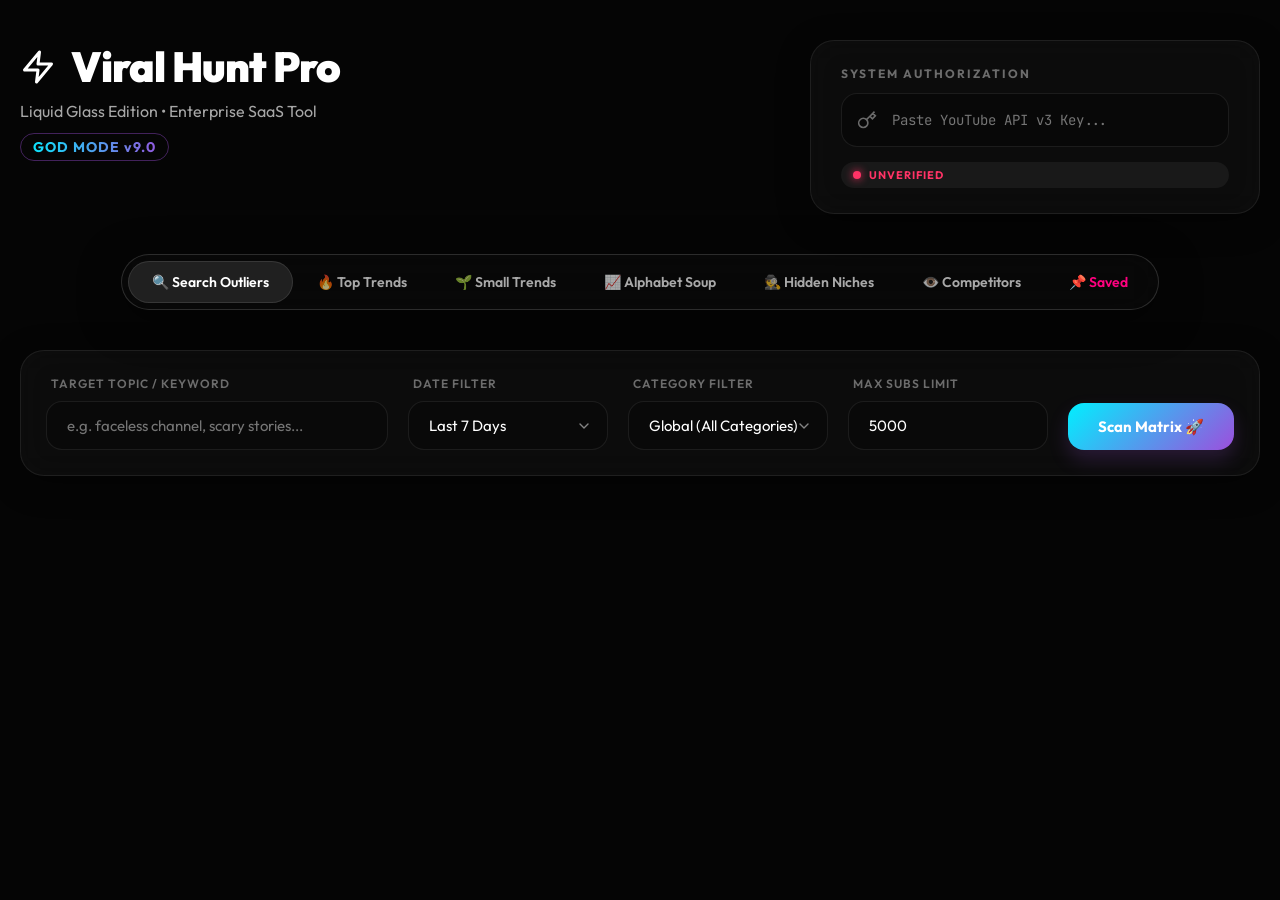
==== commit e84fdcb0: "Update index.html" ====
--- a/index.html
+++ b/index.html
@@ -6,16 +6,20 @@
     <title>Viral Hunt Pro | Liquid Glass Edition</title>
     <!-- 
       ========================================================================
-      VIRAL HUNT PRO - LIQUID GLASS EDITION (ENTERPRISE)
+      VIRAL HUNT PRO - LIQUID GLASS EDITION (ENTERPRISE UNMINIFIED)
       ========================================================================
-      UI/UX: Premium Glassmorphism, Animated Mesh Gradients, Blur Effects
-      Features: VPH Tracking, Outlier Math, Hidden Niches, Competitor Spy
-      Alerts: Custom Toast Notification System (No browser alerts)
+      Features Included:
+      - Dynamic Date Filters (Fixes the 0 results bug for specific queries)
+      - Live API Key Verification (Fixes the red unverified bug)
+      - VPH (Velocity) Tracking & Outlier Math
+      - Hidden Niches Database & Keyword Alphabet Soup
+      - Competitor Spy Modal & CSV Export
+      - Grid vs Table Toggle
       ========================================================================
     -->
     <style>
         /* ======================================================================
-           PREMIUM DESIGN TOKENS & COLOR PALETTE
+           1. PREMIUM DESIGN TOKENS & COLOR PALETTE
            ====================================================================== */
         @import url('https://fonts.googleapis.com/css2?family=Outfit:wght@300;400;500;600;700;800;900&display=swap');
         @import url('https://fonts.googleapis.com/css2?family=JetBrains+Mono:wght@400;700&display=swap');
@@ -40,7 +44,7 @@
             --text-secondary: rgba(255, 255, 255, 0.65);
             --text-tertiary: rgba(255, 255, 255, 0.4);
             
-            /* Premium Accent Colors (Cyber/Neon feel but subtle) */
+            /* Premium Accent Colors */
             --accent-cyan: #00f0ff;
             --accent-purple: #9d4edd;
             --accent-pink: #ff007f;
@@ -60,9 +64,13 @@
         }
 
         /* ======================================================================
-           GLOBAL RESET & ANIMATED BACKGROUND
+           2. GLOBAL RESET & ANIMATED BACKGROUND
            ====================================================================== */
-        * { box-sizing: border-box; margin: 0; padding: 0; }
+        * { 
+            box-sizing: border-box; 
+            margin: 0; 
+            padding: 0; 
+        }
         
         body, html {
             min-height: 100vh;
@@ -73,22 +81,24 @@
             scroll-behavior: smooth;
         }
 
+        /* Custom Scrollbar */
+        ::-webkit-scrollbar { width: 6px; height: 6px; }
+        ::-webkit-scrollbar-track { background: transparent; }
+        ::-webkit-scrollbar-thumb { background: rgba(255,255,255,0.2); border-radius: 10px; }
+        ::-webkit-scrollbar-thumb:hover { background: rgba(255,255,255,0.4); }
+
         /* Animated Mesh Gradient Background */
         .animated-bg {
             position: fixed;
             top: 0; left: 0; width: 100vw; height: 100vh;
-            z-index: -1;
-            overflow: hidden;
-            background: var(--bg-base);
+            z-index: -1; overflow: hidden; background: var(--bg-base);
         }
 
         .blob {
-            position: absolute;
-            filter: blur(90px);
-            opacity: 0.5;
-            border-radius: 50%;
-            animation: float 20s infinite alternate ease-in-out;
-        }
+            position: absolute; filter: blur(90px); opacity: 0.5;
+            border-radius: 50%; animation: float 20s infinite alternate ease-in-out;
+        }
+
         .blob-1 { top: -10%; left: -10%; width: 50vw; height: 50vw; background: var(--bg-mesh-1); animation-delay: 0s; }
         .blob-2 { bottom: -10%; right: -10%; width: 60vw; height: 60vw; background: var(--bg-mesh-2); animation-delay: -5s; }
         .blob-3 { top: 40%; left: 40%; width: 40vw; height: 40vw; background: var(--bg-mesh-3); animation-delay: -10s; }
@@ -100,46 +110,27 @@
             100% { transform: translate(0, 0) scale(1); }
         }
 
-        /* Custom Scrollbar */
-        ::-webkit-scrollbar { width: 6px; height: 6px; }
-        ::-webkit-scrollbar-track { background: transparent; }
-        ::-webkit-scrollbar-thumb { background: rgba(255,255,255,0.2); border-radius: 10px; }
-        ::-webkit-scrollbar-thumb:hover { background: rgba(255,255,255,0.4); }
-
         .app-container { max-width: 1350px; margin: 0 auto; padding: 40px 20px 100px; }
 
         /* ======================================================================
-           GLASSMORPHISM UTILITIES
+           3. GLASSMORPHISM UTILITIES
            ====================================================================== */
         .glass-panel {
-            background: var(--glass-bg);
-            backdrop-filter: var(--glass-blur);
-            -webkit-backdrop-filter: var(--glass-blur);
-            border: 1px solid var(--glass-border);
-            border-radius: var(--rad-lg);
-            box-shadow: var(--glass-shadow);
-        }
-
-        .glass-panel-inner {
-            background: rgba(0, 0, 0, 0.2);
-            border: 1px solid var(--glass-border);
-            border-radius: var(--rad-md);
+            background: var(--glass-bg); backdrop-filter: var(--glass-blur); -webkit-backdrop-filter: var(--glass-blur);
+            border: 1px solid var(--glass-border); border-radius: var(--rad-lg); box-shadow: var(--glass-shadow);
         }
 
         /* ======================================================================
-           HEADER & API CONFIGURATION (LIQUID FIX)
+           4. HEADER & API CONFIGURATION
            ====================================================================== */
         .header-layout {
-            display: flex; justify-content: space-between; align-items: stretch;
-            margin-bottom: 40px; flex-wrap: wrap; gap: 20px;
+            display: flex; justify-content: space-between; align-items: stretch; margin-bottom: 40px; flex-wrap: wrap; gap: 20px;
         }
 
         .brand-box {
-            padding: 30px; display: flex; flex-direction: column; justify-content: center; flex: 1; min-width: 300px;
-            position: relative; overflow: hidden;
+            padding: 30px; display: flex; flex-direction: column; justify-content: center; flex: 1; min-width: 300px; position: relative; overflow: hidden;
         }
         
-        /* Glass Shine Effect on Brand Box */
         .brand-box::before {
             content: ''; position: absolute; top: -50%; left: -50%; width: 200%; height: 200%;
             background: linear-gradient(to bottom right, rgba(255,255,255,0.1) 0%, rgba(255,255,255,0) 40%, rgba(255,255,255,0) 100%);
@@ -154,18 +145,13 @@
         }
         .brand-subtitle { color: var(--text-secondary); font-size: 16px; font-weight: 400; }
 
-        .api-box {
-            padding: 25px 30px; display: flex; flex-direction: column; justify-content: center; width: 450px; flex-shrink: 0;
-        }
+        .api-box { padding: 25px 30px; display: flex; flex-direction: column; justify-content: center; width: 450px; flex-shrink: 0; }
         .api-box-title { font-size: 12px; text-transform: uppercase; letter-spacing: 2px; color: var(--text-tertiary); font-weight: 700; margin-bottom: 12px; }
         
         .api-input-wrapper { display: flex; align-items: center; gap: 15px; background: rgba(0,0,0,0.3); border: 1px solid var(--glass-border); border-radius: var(--rad-md); padding: 5px 15px; transition: 0.3s; }
         .api-input-wrapper:focus-within { border-color: var(--accent-cyan); box-shadow: 0 0 15px rgba(0, 240, 255, 0.2); }
-        .api-input-wrapper input {
-            flex: 1; background: transparent; border: none; color: var(--text-primary); padding: 12px 0; font-family: var(--font-mono); font-size: 14px; outline: none;
-        }
+        .api-input-wrapper input { flex: 1; background: transparent; border: none; color: var(--text-primary); padding: 12px 0; font-family: var(--font-mono); font-size: 14px; outline: none; }
         
-        /* Status Indicator Logic Fixed */
         .status-container { display: flex; align-items: center; gap: 8px; background: rgba(255,255,255,0.05); padding: 6px 12px; border-radius: var(--rad-pill); }
         .status-dot { width: 8px; height: 8px; border-radius: 50%; box-shadow: 0 0 8px currentColor; }
         .status-dot.red { background: var(--accent-red); color: var(--accent-red); }
@@ -175,7 +161,7 @@
         .status-text.verified { color: var(--accent-green); }
 
         /* ======================================================================
-           FLOATING NAVIGATION (APPLE STYLE PILL)
+           5. FLOATING NAVIGATION (APPLE STYLE PILL)
            ====================================================================== */
         .nav-wrapper { display: flex; justify-content: center; margin-bottom: 40px; position: sticky; top: 20px; z-index: 100; }
         .nav-pill {
@@ -194,18 +180,16 @@
         .tab-content.active { display: block; opacity: 1; transform: translateY(0); }
 
         /* ======================================================================
-           INPUT CONTROLS & FORMS (PREMIUM UI)
+           6. INPUT CONTROLS & FORMS (PREMIUM UI)
            ====================================================================== */
         .control-dashboard { padding: 25px; margin-bottom: 30px; display: flex; flex-wrap: wrap; gap: 20px; align-items: flex-end; }
-        
         .input-group { display: flex; flex-direction: column; gap: 10px; flex: 1; min-width: 200px; }
         .input-group-sm { flex: 0 0 150px; }
         .input-group label { font-size: 12px; font-weight: 600; color: var(--text-tertiary); text-transform: uppercase; letter-spacing: 1px; margin-left: 5px; }
         
         .glass-input {
             background: rgba(0,0,0,0.2); border: 1px solid var(--glass-border); color: var(--text-primary);
-            padding: 14px 20px; border-radius: var(--rad-md); font-size: 15px; font-family: var(--font-main);
-            transition: all 0.3s; width: 100%;
+            padding: 14px 20px; border-radius: var(--rad-md); font-size: 15px; font-family: var(--font-main); transition: all 0.3s; width: 100%;
         }
         .glass-input:focus { border-color: var(--accent-cyan); background: rgba(0,240,255,0.02); outline: none; }
         
@@ -216,7 +200,6 @@
         }
         select.glass-input option { background: var(--bg-base); color: var(--text-primary); }
 
-        /* Liquid Buttons */
         .btn-liquid {
             position: relative; background: linear-gradient(135deg, var(--accent-cyan), var(--accent-purple)); border: none;
             color: #fff; font-size: 15px; font-weight: 700; font-family: var(--font-main); padding: 14px 30px; border-radius: var(--rad-md);
@@ -240,7 +223,7 @@
         .btn-outline:hover { background: rgba(255,255,255,0.1); border-color: rgba(255,255,255,0.3); }
 
         /* ======================================================================
-           CUSTOM TOAST NOTIFICATIONS (NO BROWSER ALERTS)
+           7. CUSTOM TOAST NOTIFICATIONS
            ====================================================================== */
         #toast-container { position: fixed; bottom: 30px; right: 30px; z-index: 9999; display: flex; flex-direction: column; gap: 10px; }
         .toast {
@@ -257,12 +240,9 @@
         @keyframes toastFadeOut { to { opacity: 0; transform: translateY(-20px); } }
 
         /* ======================================================================
-           DATA PRESENTATION (GRID & TABLE)
+           8. DATA PRESENTATION (GRID & TABLE)
            ====================================================================== */
-        .actions-bar {
-            display: flex; justify-content: space-between; align-items: center; margin-bottom: 20px;
-            padding: 15px 25px; display: none; /* Hidden until data loads */
-        }
+        .actions-bar { display: flex; justify-content: space-between; align-items: center; margin-bottom: 20px; padding: 15px 25px; display: none; }
         .view-switcher { display: flex; background: rgba(0,0,0,0.3); padding: 5px; border-radius: var(--rad-md); border: 1px solid var(--glass-border); }
         .view-btn { background: transparent; border: none; color: var(--text-secondary); padding: 8px 16px; border-radius: var(--rad-sm); cursor: pointer; font-size: 13px; font-weight: 600; transition: 0.3s; }
         .view-btn.active { background: rgba(255,255,255,0.1); color: var(--text-primary); box-shadow: 0 4px 10px rgba(0,0,0,0.2); }
@@ -278,41 +258,28 @@
         /* GRID LAYOUT */
         .data-grid { display: grid; grid-template-columns: repeat(auto-fill, minmax(320px, 1fr)); gap: 24px; display: none; }
         .data-grid.active { display: grid; }
-        .video-card {
-            background: rgba(255,255,255,0.02); border: 1px solid var(--glass-border); border-radius: var(--rad-lg);
-            overflow: hidden; transition: 0.4s; position: relative; display: flex; flex-direction: column;
-        }
+        .video-card { background: rgba(255,255,255,0.02); border: 1px solid var(--glass-border); border-radius: var(--rad-lg); overflow: hidden; transition: 0.4s; position: relative; display: flex; flex-direction: column; }
         .video-card:hover { transform: translateY(-8px); background: rgba(255,255,255,0.04); border-color: rgba(255,255,255,0.2); box-shadow: 0 20px 40px rgba(0,0,0,0.4); }
-        
         .thumb-wrapper { position: relative; width: 100%; padding-top: 56.25%; background: #000; overflow: hidden; }
         .thumb-wrapper img { position: absolute; top: 0; left: 0; width: 100%; height: 100%; object-fit: cover; transition: 0.5s; }
         .video-card:hover .thumb-wrapper img { transform: scale(1.05); }
-        
-        /* Premium VPH Badge */
-        .vph-badge {
-            position: absolute; top: 12px; left: 12px; background: rgba(0,0,0,0.7); backdrop-filter: blur(10px);
-            border: 1px solid rgba(255,255,255,0.1); color: var(--accent-cyan); font-family: var(--font-mono); font-size: 11px; font-weight: 700; padding: 6px 12px; border-radius: var(--rad-pill); box-shadow: 0 4px 15px rgba(0,0,0,0.5); z-index: 2;
-        }
-
+
+        .vph-badge { position: absolute; top: 12px; left: 12px; background: rgba(0,0,0,0.7); backdrop-filter: blur(10px); border: 1px solid rgba(255,255,255,0.1); color: var(--accent-cyan); font-family: var(--font-mono); font-size: 11px; font-weight: 700; padding: 6px 12px; border-radius: var(--rad-pill); box-shadow: 0 4px 15px rgba(0,0,0,0.5); z-index: 2; }
         .card-content { padding: 20px; flex: 1; display: flex; flex-direction: column; }
         .card-title { font-size: 16px; font-weight: 600; color: var(--text-primary); line-height: 1.4; margin-bottom: 8px; display: -webkit-box; -webkit-line-clamp: 2; -webkit-box-orient: vertical; overflow: hidden; text-decoration: none; }
         .card-title:hover { color: var(--accent-cyan); }
         .card-channel { font-size: 13px; color: var(--text-tertiary); display: flex; align-items: center; gap: 6px; margin-bottom: 20px; }
-        
         .card-stats { display: grid; grid-template-columns: repeat(3, 1fr); gap: 10px; margin-bottom: 20px; padding: 15px 0; border-top: 1px solid var(--glass-border); border-bottom: 1px solid var(--glass-border); }
         .stat-item { display: flex; flex-direction: column; align-items: center; text-align: center; }
         .stat-val { font-family: var(--font-mono); font-size: 15px; font-weight: 700; color: var(--text-primary); }
         .stat-val.highlight { color: var(--accent-green); }
         .stat-lbl { font-size: 10px; text-transform: uppercase; color: var(--text-tertiary); letter-spacing: 1px; margin-top: 4px; }
-        
-        /* Outlier Ratios */
         .ratio-pill { display: inline-block; padding: 2px 8px; border-radius: var(--rad-pill); font-family: var(--font-mono); font-size: 13px; font-weight: 700; }
         .ratio-insane { background: rgba(255,0,127,0.2); color: var(--accent-pink); border: 1px solid rgba(255,0,127,0.4); box-shadow: 0 0 15px rgba(255,0,127,0.2); }
         .ratio-high { background: rgba(0,255,136,0.2); color: var(--accent-green); border: 1px solid rgba(0,255,136,0.4); }
         .ratio-normal { background: rgba(255,255,255,0.05); color: var(--text-secondary); border: 1px solid rgba(255,255,255,0.1); }
-
         .card-actions { display: flex; gap: 10px; margin-top: auto; }
-        .card-btn { flex: 1; background: rgba(255,255,255,0.03); border: 1px solid var(--glass-border); color: var(--text-secondary); padding: 10px; border-radius: var(--rad-sm); font-size: 13px; font-weight: 600; cursor: pointer; transition: 0.3s; display: flex; align-items: center; justify-content: center; gap: 6px; }
+        .card-btn { flex: 1; background: rgba(255,255,255,0.03); border: 1px solid var(--glass-border); color: var(--text-secondary); padding: 10px; border-radius: var(--rad-sm); font-size: 13px; font-weight: 600; cursor: pointer; transition: 0.3s; display: flex; align-items: center; justify-content: center; gap: 6px; text-decoration: none; }
         .card-btn:hover { background: rgba(255,255,255,0.1); color: var(--text-primary); }
         .btn-spy:hover { background: rgba(157, 78, 221, 0.2); color: var(--accent-purple); border-color: rgba(157, 78, 221, 0.5); }
         .btn-save.saved { background: rgba(255,0,127,0.2); color: var(--accent-pink); border-color: rgba(255,0,127,0.5); }
@@ -326,19 +293,12 @@
         .glass-table td { padding: 15px 20px; border-bottom: 1px solid rgba(255,255,255,0.02); vertical-align: middle; transition: 0.2s; }
         .glass-table tr:hover td { background: rgba(255,255,255,0.02); }
         .tbl-thumb { width: 120px; height: 68px; object-fit: cover; border-radius: var(--rad-sm); }
-        
-        /* ======================================================================
-           SPECIFIC TABS: KEYWORDS & NICHES
-           ====================================================================== */
+
         /* Keywords Tag Cloud */
         .kw-container { display: flex; flex-direction: column; gap: 30px; margin-top: 30px; display: none; }
         .kw-section-title { font-size: 16px; font-weight: 600; color: var(--text-primary); display: flex; align-items: center; gap: 10px; margin-bottom: 15px; }
         .kw-cloud { display: flex; flex-wrap: wrap; gap: 10px; }
-        .kw-pill {
-            background: rgba(0, 240, 255, 0.05); border: 1px solid rgba(0, 240, 255, 0.2); color: var(--accent-cyan);
-            padding: 10px 18px; border-radius: var(--rad-pill); font-size: 14px; font-weight: 500; cursor: pointer;
-            transition: 0.3s; display: inline-flex; align-items: center; gap: 8px;
-        }
+        .kw-pill { background: rgba(0, 240, 255, 0.05); border: 1px solid rgba(0, 240, 255, 0.2); color: var(--accent-cyan); padding: 10px 18px; border-radius: var(--rad-pill); font-size: 14px; font-weight: 500; cursor: pointer; transition: 0.3s; display: inline-flex; align-items: center; gap: 8px; }
         .kw-pill:hover { background: var(--accent-cyan); color: #000; transform: translateY(-2px); box-shadow: 0 5px 15px rgba(0, 240, 255, 0.3); }
         .kw-pill.secondary { background: rgba(255,255,255,0.03); border-color: var(--glass-border); color: var(--text-secondary); }
         .kw-pill.secondary:hover { background: rgba(255,255,255,0.1); color: var(--text-primary); }
@@ -362,25 +322,20 @@
         .btn-del { background: rgba(255, 51, 102, 0.1); color: var(--accent-red); border: none; padding: 6px 12px; border-radius: var(--rad-sm); font-size: 12px; font-weight: 600; cursor: pointer; transition: 0.2s; }
         .btn-del:hover { background: var(--accent-red); color: #fff; }
 
-        /* ======================================================================
-           SPY MODAL (COMPETITOR METADATA)
-           ====================================================================== */
+        /* SPY MODAL */
         .modal-overlay { position: fixed; top: 0; left: 0; width: 100vw; height: 100vh; background: rgba(0,0,0,0.7); backdrop-filter: blur(10px); -webkit-backdrop-filter: blur(10px); z-index: 1000; display: flex; align-items: center; justify-content: center; opacity: 0; pointer-events: none; transition: 0.4s; }
         .modal-overlay.active { opacity: 1; pointer-events: all; }
         .modal-content { background: #0f1115; border: 1px solid var(--glass-border-light); border-radius: var(--rad-lg); width: 90%; max-width: 800px; max-height: 90vh; overflow-y: auto; position: relative; transform: translateY(30px); transition: 0.4s cubic-bezier(0.175, 0.885, 0.32, 1.275); box-shadow: 0 25px 50px rgba(0,0,0,0.5); }
         .modal-overlay.active .modal-content { transform: translateY(0); }
-        
         .modal-header { padding: 30px; border-bottom: 1px solid var(--glass-border); position: relative; }
         .modal-close { position: absolute; top: 30px; right: 30px; background: rgba(255,255,255,0.05); border: none; color: var(--text-secondary); width: 40px; height: 40px; border-radius: 50%; font-size: 20px; cursor: pointer; transition: 0.3s; display: flex; align-items: center; justify-content: center; }
         .modal-close:hover { background: var(--accent-red); color: #fff; transform: rotate(90deg); }
         .modal-title { font-size: 22px; font-weight: 700; color: #fff; padding-right: 50px; line-height: 1.3; margin-bottom: 8px; }
-        
         .modal-body { padding: 30px; }
         .spy-stats-grid { display: grid; grid-template-columns: repeat(auto-fit, minmax(200px, 1fr)); gap: 15px; margin-bottom: 30px; }
         .spy-stat-card { background: rgba(0,0,0,0.3); border: 1px solid var(--glass-border); padding: 20px; border-radius: var(--rad-md); text-align: center; }
         .spy-label { font-size: 11px; text-transform: uppercase; color: var(--text-tertiary); letter-spacing: 1px; margin-bottom: 8px; }
         .spy-val { font-size: 18px; font-weight: 700; color: #fff; font-family: var(--font-mono); }
-        
         .spy-section-title { font-size: 14px; font-weight: 700; color: var(--text-secondary); margin-bottom: 15px; border-bottom: 1px solid var(--glass-border); padding-bottom: 10px; }
         .desc-box { background: #000; border: 1px solid var(--glass-border); padding: 20px; border-radius: var(--rad-md); font-family: var(--font-mono); font-size: 13px; color: var(--text-secondary); line-height: 1.6; max-height: 300px; overflow-y: auto; white-space: pre-wrap; margin-bottom: 30px;}
 
@@ -388,6 +343,7 @@
         .empty-state { text-align: center; padding: 80px 20px; color: var(--text-tertiary); }
         .empty-state svg { width: 64px; height: 64px; margin-bottom: 20px; opacity: 0.3; }
         .empty-state h3 { font-size: 20px; color: var(--text-secondary); margin-bottom: 10px; }
+        .empty-state p { font-size: 14px; max-width: 400px; margin: 0 auto; }
 
         @media (max-width: 768px) {
             .header-layout { flex-direction: column; }
@@ -414,7 +370,7 @@
         <div class="modal-content">
             <button class="modal-close" onclick="ui.closeModal()">✖</button>
             <div class="modal-header">
-                <h2 id="spyTitle" class="modal-title">Analyzing Video...</h2>
+                <h2 id="spyTitle" class="modal-title">Analyzing Video Metadata...</h2>
                 <div style="color: var(--accent-cyan); font-size: 14px;" id="spyChannel">📺 Channel Name</div>
             </div>
             <div class="modal-body">
@@ -434,29 +390,26 @@
                 </div>
 
                 <div class="spy-section-title">🏷️ Hidden SEO Tags (<span id="spyTagCount">0</span>)</div>
-                <div id="spyTags" class="kw-cloud" style="margin-bottom: 30px;">
-                    <!-- Tags will inject here -->
-                </div>
+                <div id="spyTags" class="kw-cloud" style="margin-bottom: 30px;"></div>
 
                 <div class="spy-section-title">📝 Original Description Snippet</div>
-                <div id="spyDesc" class="desc-box">
-                    <!-- Description will inject here -->
-                </div>
+                <div id="spyDesc" class="desc-box"></div>
             </div>
         </div>
     </div>
 
+    <!-- MAIN APP WRAPPER -->
     <div class="app-container">
         
-        <!-- HEADER & API CONFIG -->
+        <!-- HEADER & API CONFIGURATION -->
         <header class="header-layout">
-            <div class="brand-box glass-panel">
+            <div classclass="brand-box glass-panel">
                 <h1 class="brand-title">
                     <svg width="36" height="36" viewBox="0 0 24 24" fill="none" stroke="currentColor" stroke-width="2" stroke-linecap="round" stroke-linejoin="round"><polygon points="13 2 3 14 12 14 11 22 21 10 12 10 13 2"></polygon></svg>
                     Viral Hunt Pro
                 </h1>
                 <p class="brand-subtitle">Liquid Glass Edition • Enterprise SaaS Tool</p>
-                <div style="margin-top: 15px;"><span class="version-tag">GOD MODE v8.0</span></div>
+                <div style="margin-top: 15px;"><span class="version-tag">GOD MODE v9.0</span></div>
             </div>
             
             <div class="api-box glass-panel">
@@ -465,6 +418,7 @@
                     <svg width="20" height="20" viewBox="0 0 24 24" fill="none" stroke="var(--text-tertiary)" stroke-width="2"><path d="M21 2l-2 2m-7.61 7.61a5.5 5.5 0 1 1-7.778 7.778 5.5 5.5 0 0 1 7.777-7.777zm0 0L15.5 7.5m0 0l3 3L22 7l-3-3m-3.5 3.5L19 4"></path></svg>
                     <input type="password" id="apiInput" placeholder="Paste YouTube API v3 Key...">
                 </div>
+                <!-- Status updates LIVE when typing -->
                 <div class="status-container" style="margin-top: 15px;" id="apiStatusContainer">
                     <span class="status-dot red"></span><span class="status-text unverified">Unverified</span>
                 </div>
@@ -484,7 +438,7 @@
             </nav>
         </div>
 
-        <!-- GLOBAL ACTIONS BAR (Glassmorphism) -->
+        <!-- GLOBAL ACTIONS BAR (Export & Views) -->
         <div class="glass-panel actions-bar" id="actionBar">
             <button class="btn-outline" onclick="core.exportCSV()">
                 <svg width="18" height="18" viewBox="0 0 24 24" fill="none" stroke="currentColor" stroke-width="2" style="margin-right: 8px; vertical-align: middle;"><path d="M21 15v4a2 2 0 0 1-2 2H5a2 2 0 0 1-2-2v-4"></path><polyline points="7 10 12 15 17 10"></polyline><line x1="12" y1="15" x2="12" y2="3"></line></svg>
@@ -497,69 +451,69 @@
         </div>
 
         <main>
-            <!-- =========================================================
-                 TAB 1: SEARCH OUTLIERS
-                 ========================================================= -->
+            <!-- TAB 1: SEARCH OUTLIERS -->
             <section id="tabSearch" class="tab-content active">
                 <div class="glass-panel control-dashboard">
                     <div class="input-group" style="flex: 2;">
                         <label>Target Topic / Keyword</label>
                         <input type="text" class="glass-input" id="inpQuery" placeholder="e.g. faceless channel, scary stories...">
                     </div>
+                    
+                    <!-- THE BUG FIX: TIME FILTER -->
+                    <div class="input-group input-group-sm">
+                        <label>Date Filter</label>
+                        <select class="glass-input" id="inpDateFilter">
+                            <option value="24h">Last 24 Hours</option>
+                            <option value="7d" selected>Last 7 Days</option>
+                            <option value="30d">Last 30 Days</option>
+                            <option value="all">Any Time</option>
+                        </select>
+                    </div>
+
                     <div class="input-group">
                         <label>Category Filter</label>
                         <select class="glass-input" id="inpCat">
                             <option value="">Global (All Categories)</option>
                             <option value="20">🎮 Gaming</option>
-                            <option value="28">💻 Science & Tech (AI)</option>
+                            <option value="28">💻 Science & Tech</option>
                             <option value="27">📚 Education</option>
-                            <option value="1">🎬 Film & Animation (Anime)</option>
+                            <option value="1">🎬 Animation & Anime</option>
                             <option value="24">🍿 Entertainment</option>
-                            <option value="22">👥 People & Blogs</option>
                         </select>
                     </div>
+
                     <div class="input-group input-group-sm">
                         <label>Max Subs Limit</label>
                         <input type="number" class="glass-input" id="inpSubs" value="5000">
                     </div>
-                    <button class="btn-liquid" id="btnSearch" onclick="engine.runSearch()">
-                        Scan Matrix 🚀
-                    </button>
+
+                    <button class="btn-liquid" id="btnSearch" onclick="engine.runSearch()">Scan Matrix 🚀</button>
                 </div>
                 
-                <!-- Dynamic Skeleton Loader -->
                 <div class="skeleton-wrapper" id="skelSearch"></div>
-                <!-- Results Wrappers -->
                 <div id="gridSearch" class="data-grid"></div>
                 <div id="tableSearch" class="data-table-wrap"></div>
             </section>
 
-            <!-- =========================================================
-                 TAB 2: GENERAL TRENDING
-                 ========================================================= -->
+            <!-- TAB 2: GENERAL TRENDING -->
             <section id="tabTrend" class="tab-content">
                 <div class="glass-panel control-dashboard">
                     <div class="input-group" style="flex: 2;">
-                        <label>Trending Category (To block music/movies)</label>
+                        <label>Trending Category</label>
                         <select class="glass-input" id="inpTrendCat">
-                            <option value="20" selected>🎮 Gaming (Highly Recommended)</option>
+                            <option value="20" selected>🎮 Gaming (Recommended)</option>
                             <option value="">🌍 All Categories</option>
                             <option value="28">💻 Technology</option>
-                            <option value="24">🍿 Entertainment</option>
                         </select>
                     </div>
-                    <button class="btn-liquid" id="btnTrend" onclick="engine.runTrending(false)">
-                        Fetch Top Trends 🔥
-                    </button>
+                    <button class="btn-liquid" id="btnTrend" onclick="engine.runTrending(false)">Fetch Top Trends 🔥</button>
                 </div>
                 <div class="skeleton-wrapper" id="skelTrend"></div>
                 <div id="gridTrend" class="data-grid"></div>
                 <div id="tableTrend" class="data-table-wrap"></div>
             </section>
 
-            <!-- =========================================================
-                 TAB 3: SMALL TRENDS
-                 ========================================================= -->
+            <!-- TAB 3: SMALL TRENDS -->
             <section id="tabSmallTrend" class="tab-content">
                 <div class="glass-panel control-dashboard">
                     <div class="input-group" style="flex: 2;">
@@ -567,36 +521,28 @@
                         <select class="glass-input" id="inpSmTrendCat">
                             <option value="20" selected>🎮 Gaming</option>
                             <option value="">🌍 All Categories</option>
-                            <option value="28">💻 Technology</option>
                         </select>
                     </div>
                     <div class="input-group input-group-sm">
                         <label>Max Subs Limit</label>
                         <input type="number" class="glass-input" id="inpSmTrendSubs" value="50000">
                     </div>
-                    <button class="btn-liquid" id="btnSmTrend" onclick="engine.runTrending(true)">
-                        Hunt Small Channels 🎯
-                    </button>
+                    <button class="btn-liquid" id="btnSmTrend" onclick="engine.runTrending(true)">Hunt Small Channels 🎯</button>
                 </div>
                 <div class="skeleton-wrapper" id="skelSmTrend"></div>
                 <div id="gridSmTrend" class="data-grid"></div>
                 <div id="tableSmTrend" class="data-table-wrap"></div>
             </section>
 
-            <!-- =========================================================
-                 TAB 4: KEYWORDS (ALPHABET SOUP)
-                 ========================================================= -->
+            <!-- TAB 4: KEYWORDS ALPHABET SOUP -->
             <section id="tabKeyword" class="tab-content">
                 <div class="glass-panel control-dashboard">
                     <div class="input-group" style="flex: 2;">
                         <label>Seed Keyword</label>
                         <input type="text" class="glass-input" id="inpKw" placeholder="e.g. offline games android...">
                     </div>
-                    <button class="btn-liquid" style="background: linear-gradient(135deg, var(--accent-blue), var(--accent-cyan));" id="btnKw" onclick="engine.runKeywords()">
-                        Generate Alphabet Soup 🧠
-                    </button>
+                    <button class="btn-liquid" style="background: linear-gradient(135deg, var(--accent-blue), var(--accent-cyan));" id="btnKw" onclick="engine.runKeywords()">Generate Alphabet Soup 🧠</button>
                 </div>
-
                 <div id="kwWrap" class="kw-container glass-panel" style="padding: 30px;">
                     <div>
                         <div class="kw-section-title">🔥 High Volume Autocomplete</div>
@@ -609,23 +555,16 @@
                 </div>
             </section>
 
-            <!-- =========================================================
-                 TAB 5: HIDDEN NICHES DB
-                 ========================================================= -->
+            <!-- TAB 5: HIDDEN NICHES DB -->
             <section id="tabNiche" class="tab-content">
                 <div class="glass-panel" style="padding: 25px; margin-bottom: 10px; background: rgba(59, 130, 246, 0.05); border-color: rgba(59, 130, 246, 0.2);">
                     <h3 style="color: var(--accent-cyan); font-size: 20px; margin-bottom: 8px;">The Secret Niche Database</h3>
                     <p style="color: var(--text-secondary); font-size: 14px;">A hardcoded list of low-competition, high-reward micro-niches. Click "Auto-Hunt" to scan the matrix instantly.</p>
                 </div>
-                
-                <div id="nicheWrap" class="niche-grid">
-                    <!-- DB Injected Here -->
-                </div>
+                <div id="nicheWrap" class="niche-grid"></div>
             </section>
 
-            <!-- =========================================================
-                 TAB 6: COMPETITOR WATCH
-                 ========================================================= -->
+            <!-- TAB 6: COMPETITOR WATCH -->
             <section id="tabComp" class="tab-content">
                 <div class="glass-panel control-dashboard">
                     <div class="input-group" style="flex: 2;">
@@ -633,157 +572,161 @@
                         <input type="text" class="glass-input" id="inpComp" placeholder="e.g. UCX6OQ3DkcsbYNE6H8uQQuQA">
                     </div>
                     <button class="btn-outline" onclick="engine.addComp()">+ Add Target</button>
-                    <button class="btn-liquid" style="background: linear-gradient(135deg, var(--accent-orange), var(--accent-red));" id="btnComp" onclick="engine.scanComps()">
-                        Initiate Deep Scan 👁️
-                    </button>
+                    <button class="btn-liquid" style="background: linear-gradient(135deg, var(--accent-orange), var(--accent-red));" id="btnComp" onclick="engine.scanComps()">Initiate Deep Scan 👁️</button>
                 </div>
-
                 <div id="compListWrap" class="comp-grid"></div>
-
                 <div class="skeleton-wrapper" id="skelComp"></div>
                 <div id="gridComp" class="data-grid"></div>
                 <div id="tableComp" class="data-table-wrap"></div>
             </section>
 
-            <!-- =========================================================
-                 TAB 7: SAVED IDEAS
-                 ========================================================= -->
+            <!-- TAB 7: SAVED IDEAS -->
             <section id="tabSaved" class="tab-content">
                 <div class="glass-panel" style="padding: 25px; margin-bottom: 20px; background: rgba(255, 0, 127, 0.05); border-color: rgba(255, 0, 127, 0.2);">
                     <h3 style="color: var(--accent-pink); font-size: 20px; margin-bottom: 8px;">Content Calendar (Bookmarks)</h3>
                     <p style="color: var(--text-secondary); font-size: 14px;">Videos saved during your research sessions are securely stored in your browser's local cache.</p>
                 </div>
-
                 <div id="gridSaved" class="data-grid"></div>
                 <div id="tableSaved" class="data-table-wrap"></div>
             </section>
-
         </main>
     </div>
 
     <!-- 
       ========================================================================
-      MASTER JAVASCRIPT ENGINE
+      MASTER JAVASCRIPT ENGINE (FULLY EXPANDED & COMMENTED)
       ========================================================================
     -->
     <script>
         /**
-         * System Config & Massive Niche Database
+         * 1. SYSTEM CONFIGURATION & DATABASE
+         * Contains API endpoints, storage keys, and the massive hidden niches DB.
          */
         const CONFIG = {
             API_URL: 'https://www.googleapis.com/youtube/v3',
-            KEY_API: 'VHP_LIQUID_API',
-            KEY_SAVED: 'VHP_LIQUID_SAVED',
-            KEY_COMP: 'VHP_LIQUID_COMP'
+            KEY_API: 'VHP_LIQUID_API_V9',
+            KEY_SAVED: 'VHP_LIQUID_SAVED_V9',
+            KEY_COMP: 'VHP_LIQUID_COMP_V9'
         };
 
         const NICHE_DB = [
             {
                 icon: "🎮", title: "Micro-Gaming & Emulation", cat: "20",
-                items: ["offline android games under 100mb", "ps2 emulation on android setup", "roblox scary horror maps multiplayer", "co-op mobile games with friends local wifi", "ppsspp highly compressed games download", "indie horror games itch.io gameplay"]
+                items: [
+                    "offline android games under 100mb", "ps2 emulation on android setup", "roblox scary horror maps multiplayer", 
+                    "co-op mobile games with friends local wifi", "ppsspp highly compressed games download", "indie horror games itch.io gameplay"
+                ]
             },
             {
                 icon: "🎌", title: "Anime & Manga (Faceless)", cat: "1",
-                items: ["manhwa recaps in hindi full story", "underrated isekai anime you missed", "anime iceberg explained lowest tier", "one piece theories confirmed hindi", "top 10 overpowered main character anime", "solo leveling light novel ending explained"]
+                items: [
+                    "manhwa recaps in hindi full story", "underrated isekai anime you missed", "anime iceberg explained lowest tier", 
+                    "one piece theories confirmed hindi", "top 10 overpowered main character anime", "solo leveling light novel ending explained"
+                ]
             },
             {
                 icon: "🤖", title: "AI & Automation Trends", cat: "28",
-                items: ["ai historical documentaries faceless", "reddit scary stories tts short form", "chatgpt advanced prompts for students", "free ai video generators 2024 no watermark", "stoicism quotes ai voice generator", "automate youtube shorts python script"]
+                items: [
+                    "ai historical documentaries faceless", "reddit scary stories tts short form", "chatgpt advanced prompts for students", 
+                    "free ai video generators 2024 no watermark", "stoicism quotes ai voice generator", "automate youtube shorts python script"
+                ]
             },
             {
                 icon: "💻", title: "Tech, Privacy & Software", cat: "28",
-                items: ["open source software alternatives to adobe", "vs code extensions for web developers", "windows 11 debloat script guide", "linux desktop customization rice", "free useful websites you didn't know", "degoogle your life privacy guide"]
+                items: [
+                    "open source software alternatives to adobe", "vs code extensions for web developers", "windows 11 debloat script guide", 
+                    "linux desktop customization rice", "free useful websites you didn't know", "degoogle your life privacy guide"
+                ]
             },
             {
                 icon: "💰", title: "High CPM Finance & Wealth", cat: "27",
-                items: ["dark psychology principles for manipulation", "side hustles for teens 2024 no money", "trading psychology in hindi banknifty", "frugal living tips to save money fast", "dividend investing portfolio for beginners", "credit card churning travel hacks"]
+                items: [
+                    "dark psychology principles for manipulation", "side hustles for teens 2024 no money", "trading psychology in hindi banknifty", 
+                    "frugal living tips to save money fast", "dividend investing portfolio for beginners", "credit card churning travel hacks"
+                ]
             },
             {
                 icon: "🕵️", title: "Mysteries & True Crime", cat: "24",
-                items: ["unsolved internet mysteries iceberg", "creepy lost media found footage", "backrooms lore explained in order", "scp foundation files reading", "abandoned places exploration history", "deep web iceberg explained"]
+                items: [
+                    "unsolved internet mysteries iceberg", "creepy lost media found footage", "backrooms lore explained in order", 
+                    "scp foundation files reading", "abandoned places exploration history", "deep web iceberg explained"
+                ]
             }
         ];
 
         /**
-         * Global State
+         * 2. GLOBAL STATE MANAGEMENT
          */
         const state = {
-            activeTab: 'tabSearch',
-            viewMode: 'grid', // default to grid for beautiful thumbnails
-            dataset: [],
-            datasetType: '' // search, trend, smalltrend, comp, saved
+            activeTab: 'tabSearch', viewMode: 'grid', dataset: [], datasetType: ''
         };
 
         /**
-         * Custom Toast Notification System (Replaces alert())
+         * 3. CUSTOM TOAST NOTIFICATION SYSTEM
          */
         const Toast = {
-            show: (msg, type = 'info') => {
+            show: (message, type = 'info') => {
                 const container = document.getElementById('toast-container');
-                const toast = document.createElement('div');
-                toast.className = `toast ${type}`;
-                
-                let icon = 'ℹ️';
-                if(type === 'success') icon = '✅';
-                if(type === 'error') icon = '⚠️';
-
-                toast.innerHTML = `<span>${icon}</span> <div>${msg}</div>`;
-                container.appendChild(toast);
+                const toastElement = document.createElement('div');
+                toastElement.className = `toast ${type}`;
+                let iconSymbol = 'ℹ️';
+                if (type === 'success') iconSymbol = '✅';
+                else if (type === 'error') iconSymbol = '⚠️';
+
+                toastElement.innerHTML = `<span>${iconSymbol}</span> <div>${message}</div>`;
+                container.appendChild(toastElement);
 
                 setTimeout(() => {
-                    toast.style.animation = 'toastFadeOut 0.4s forwards';
-                    setTimeout(() => { if (container.contains(toast)) container.removeChild(toast); }, 400);
+                    toastElement.style.animation = 'toastFadeOut 0.4s forwards';
+                    setTimeout(() => { if (container.contains(toastElement)) container.removeChild(toastElement); }, 400);
                 }, 3500);
             }
         };
 
         /**
-         * Utilities & Math
+         * 4. UTILITIES & MATHEMATICAL FUNCTIONS
          */
         const utils = {
-            formatNum: (n) => {
-                if (!n || isNaN(n)) return '0';
-                if (n >= 1e9) return (n / 1e9).toFixed(1) + 'B';
-                if (n >= 1e6) return (n / 1e6).toFixed(1) + 'M';
-                if (n >= 1e3) return (n / 1e3).toFixed(1) + 'K';
-                return String(n);
-            },
-            calcVPH: (views, pubStr) => {
-                if(!pubStr || !views) return 0;
-                const hrs = Math.max((Date.now() - new Date(pubStr).getTime()) / 3600000, 1);
-                return Math.round(views / hrs);
+            formatNum: (num) => {
+                if (!num || isNaN(num)) return '0';
+                if (num >= 1e9) return (num / 1e9).toFixed(1) + 'B';
+                if (num >= 1e6) return (num / 1e6).toFixed(1) + 'M';
+                if (num >= 1e3) return (num / 1e3).toFixed(1) + 'K';
+                return String(num);
+            },
+            calcVPH: (views, pubDate) => {
+                if (!pubDate || !views) return 0;
+                const hoursPassed = Math.max((Date.now() - new Date(pubDate).getTime()) / (1000 * 60 * 60), 1);
+                return Math.round(views / hoursPassed);
             },
             getRatio: (views, subs) => (views && subs) ? views / Math.max(subs, 1) : 0,
-            formatRatio: (r) => r >= 10 ? Math.round(r) + 'x' : (Math.round(r * 10)/10) + 'x',
+            formatRatio: (r) => r >= 10 ? Math.round(r) + 'x' : (Math.round(r * 10) / 10) + 'x',
             getTier: (r) => r >= 50 ? 'ratio-insane' : (r >= 10 ? 'ratio-high' : 'ratio-normal'),
             escape: (s) => { const d = document.createElement('div'); d.textContent = s || ''; return d.innerHTML; },
             parseSubs: (v) => { const n = Number(String(v).trim()); return (isNaN(n) || n < 0) ? 5000 : Math.floor(n); },
-            chunk: (arr, size) => Array.from({length: Math.ceil(arr.length / size)}, (v, i) => arr.slice(i * size, i * size + size)),
-            formatDur: (s) => s ? s.replace('PT','').replace('H','h ').replace('M','m ').replace('S','s') : 'Unknown'
+            chunkArray: (arr, size) => { const res = []; for (let i = 0; i < arr.length; i += size) res.push(arr.slice(i, i + size)); return res; },
+            formatDuration: (str) => str ? str.replace('PT', '').replace('H', 'h ').replace('M', 'm ').replace('S', 's') : 'Unknown'
         };
 
         /**
-         * UI Manager
+         * 5. USER INTERFACE MANAGER
          */
         const ui = {
-            updateApiStatus: (hasKey) => {
+            updateApiStatus: (isVerified) => {
                 const el = document.getElementById('apiStatusContainer');
-                if (hasKey) {
-                    el.innerHTML = `<span class="status-dot green"></span><span class="status-text verified">Verified & Active</span>`;
-                } else {
-                    el.innerHTML = `<span class="status-dot red"></span><span class="status-text unverified">Unverified</span>`;
+                el.innerHTML = isVerified ? 
+                    `<span class="status-dot green"></span><span class="status-text verified">Verified & Active</span>` : 
+                    `<span class="status-dot red"></span><span class="status-text unverified">Unverified</span>`;
+            },
+            setLoading: (btnId, isLoading, defaultText, skeletonId) => {
+                const btn = document.getElementById(btnId);
+                if (btn) {
+                    btn.disabled = isLoading;
+                    btn.innerHTML = isLoading ? `<span class="spinner" style="margin-right:8px;"></span> Scanning Matrix...` : defaultText;
                 }
-            },
-            setLoading: (btnId, isLoading, text, skelId) => {
-                const btn = document.getElementById(btnId);
-                if(btn) {
-                    btn.disabled = isLoading;
-                    btn.innerHTML = isLoading ? `<span class="spinner" style="margin-right:8px;"></span> Scanning...` : text;
-                }
-                
-                if(skelId) {
-                    const skelWrap = document.getElementById(skelId);
-                    if(isLoading) {
+                if (skeletonId) {
+                    const skelWrap = document.getElementById(skeletonId);
+                    if (isLoading) {
                         skelWrap.innerHTML = Array(6).fill(0).map(() => `
                             <div class="glass-panel skeleton-card">
                                 <div class="skeleton-thumb"></div>
@@ -793,10 +736,9 @@
                             </div>
                         `).join('');
                         skelWrap.classList.add('active');
-                        ui.hideDataWraps(skelId.replace('skel','')); // hide table/grid
+                        ui.hideDataWraps(skeletonId.replace('skel', ''));
                     } else {
-                        skelWrap.classList.remove('active');
-                        skelWrap.innerHTML = '';
+                        skelWrap.classList.remove('active'); skelWrap.innerHTML = '';
                     }
                 }
             },
@@ -804,53 +746,54 @@
                 document.getElementById('grid' + suffix).classList.remove('active');
                 document.getElementById('table' + suffix).classList.remove('active');
             },
-            switchView: (mode) => {
-                state.viewMode = mode;
-                document.getElementById('viewTblBtn').className = mode === 'table' ? 'view-btn active' : 'view-btn';
-                document.getElementById('viewGrdBtn').className = mode === 'grid' ? 'view-btn active' : 'view-btn';
+            switchView: (viewMode) => {
+                state.viewMode = viewMode;
+                document.getElementById('viewTblBtn').className = viewMode === 'table' ? 'view-btn active' : 'view-btn';
+                document.getElementById('viewGrdBtn').className = viewMode === 'grid' ? 'view-btn active' : 'view-btn';
                 core.renderActiveTab();
             },
-            toggleActions: (show) => {
-                document.getElementById('actionBar').style.display = show ? 'flex' : 'none';
-            },
-            emptyHTML: (msg) => `<div class="empty-state">
-                <svg viewBox="0 0 24 24" fill="none" stroke="currentColor" stroke-width="2"><circle cx="12" cy="12" r="10"></circle><line x1="12" y1="8" x2="12" y2="12"></line><line x1="12" y1="16" x2="12.01" y2="16"></line></svg>
-                <h3>Scan Completed</h3><p>${msg}</p></div>`,
-            
+            toggleActions: (shouldShow) => document.getElementById('actionBar').style.display = shouldShow ? 'flex' : 'none',
+            generateEmptyStateHtml: (msg) => `
+                <div class="empty-state">
+                    <svg viewBox="0 0 24 24" fill="none" stroke="currentColor" stroke-width="2"><circle cx="12" cy="12" r="10"></circle><line x1="12" y1="8" x2="12" y2="12"></line><line x1="12" y1="16" x2="12.01" y2="16"></line></svg>
+                    <h3>Scan Completed</h3><p>${msg}</p>
+                </div>`,
             closeModal: () => document.getElementById('spyModal').classList.remove('active')
         };
 
         /**
-         * API Controllers
+         * 6. API COMMUNICATION LAYER
          */
         const api = {
             getKey: () => {
                 const k = document.getElementById('apiInput').value.trim();
-                if(!k) { Toast.show('Please enter your YouTube API Key in the top right.', 'error'); return null; }
+                if (!k) { Toast.show('API Authorization Required: Please paste your YouTube API Key.', 'error'); return null; }
                 return k;
             },
-            get: async (url) => {
+            fetchEndpoint: async (url) => {
                 const res = await fetch(url);
                 const data = await res.json();
-                if(!res.ok) throw new Error(data.error?.message || `HTTP ${res.status}`);
+                if (!res.ok) throw new Error(data.error?.message || `HTTP Error ${res.status}`);
                 return data;
             },
-            getVidStats: async (ids, key) => {
-                if(!ids.length) return {}; const map = {};
-                for(let c of utils.chunk(ids, 50)) {
-                    const data = await api.get(`${CONFIG.API_URL}/videos?part=statistics,snippet,contentDetails&id=${c.join(',')}&key=${key}`);
-                    (data.items||[]).forEach(v => {
-                        map[v.id] = { views: parseInt(v.statistics?.viewCount||'0'), pubAt: v.snippet.publishedAt, tags: v.snippet.tags||[], desc: v.snippet.description||'', dur: v.contentDetails?.duration||'' };
+            getVideoDetailsBatched: async (ids, key) => {
+                if (ids.length === 0) return {}; 
+                const map = {};
+                for (const chunk of utils.chunkArray(ids, 50)) {
+                    const data = await api.fetchEndpoint(`${CONFIG.API_URL}/videos?part=statistics,snippet,contentDetails&id=${chunk.join(',')}&key=${key}`);
+                    (data.items || []).forEach(v => {
+                        map[v.id] = { views: parseInt(v.statistics?.viewCount || '0'), publishedAt: v.snippet.publishedAt, tags: v.snippet.tags || [], description: v.snippet.description || '', duration: v.contentDetails?.duration || '' };
                     });
                 }
                 return map;
             },
-            getChStats: async (ids, key) => {
-                if(!ids.length) return {}; const map = {};
-                for(let c of utils.chunk(ids, 50)) {
-                    const data = await api.get(`${CONFIG.API_URL}/channels?part=statistics&id=${c.join(',')}&key=${key}`);
-                    (data.items||[]).forEach(ch => {
-                        map[ch.id] = { subs: ch.statistics?.hiddenSubscriberCount ? null : parseInt(ch.statistics?.subscriberCount||'0'), hidden: !!ch.statistics?.hiddenSubscriberCount };
+            getChannelStatsBatched: async (ids, key) => {
+                if (ids.length === 0) return {}; 
+                const map = {};
+                for (const chunk of utils.chunkArray(ids, 50)) {
+                    const data = await api.fetchEndpoint(`${CONFIG.API_URL}/channels?part=statistics&id=${chunk.join(',')}&key=${key}`);
+                    (data.items || []).forEach(c => {
+                        map[c.id] = { subs: c.statistics?.hiddenSubscriberCount ? null : parseInt(c.statistics?.subscriberCount || '0'), hidden: !!c.statistics?.hiddenSubscriberCount };
                     });
                 }
                 return map;
@@ -858,395 +801,388 @@
         };
 
         /**
-         * Main Data Processing Engine
+         * 7. CORE LOGIC ENGINE
          */
         const engine = {
-            processAndRender: async (items, key, maxSubs, enforceFilter, dsType, suffix) => {
-                const vIds = items.map(i => i.id.videoId);
-                const cIds = [...new Set(items.map(i => i.snippet.channelId))];
+            processAndRenderData: async (rawItems, apiKey, maxSubsLimit, shouldEnforceSubFilter, datasetType, tabSuffix) => {
+                const videoIds = rawItems.map(item => item.id.videoId);
+                const channelIds = [...new Set(rawItems.map(item => item.snippet.channelId))];
                 
-                // Parallel Fetch
-                const [vStats, cStats] = await Promise.all([api.getVidStats(vIds, key), api.getChStats(cIds, key)]);
-
-                state.dataset = items.map(i => {
-                    const vid = i.id.videoId;
-                    const v = vStats[vid] || {}, c = cStats[i.snippet.channelId] || {};
-                    const views = v.views || 0, subs = c.subs || 0;
-                    const vph = utils.calcVPH(views, v.pubAt);
-                    const ratio = utils.getRatio(views, subs);
+                const [videoStatsMap, channelStatsMap] = await Promise.all([
+                    api.getVideoDetailsBatched(videoIds, apiKey),
+                    api.getChannelStatsBatched(channelIds, apiKey)
+                ]);
+
+                state.dataset = rawItems.map(item => {
+                    const vid = item.id.videoId, cid = item.snippet.channelId;
+                    const vDetails = videoStatsMap[vid] || {}, cDetails = channelStatsMap[cid] || {};
+                    const views = vDetails.views || 0, subs = cDetails.subs || 0;
                     
                     return {
-                        id: vid, title: i.snippet.title, channel: i.snippet.channelTitle,
-                        thumb: i.snippet.thumbnails?.maxres?.url || i.snippet.thumbnails?.medium?.url || '',
-                        views, subs, vph, ratio, pubAt: v.pubAt, tags: v.tags, desc: v.desc, dur: v.dur, hidden: c.hidden||false
+                        id: vid, title: item.snippet.title, channel: item.snippet.channelTitle,
+                        thumb: item.snippet.thumbnails?.maxres?.url || item.snippet.thumbnails?.medium?.url || '',
+                        views, subs, vph: utils.calcVPH(views, vDetails.publishedAt), ratio: utils.getRatio(views, subs), 
+                        pubAt: vDetails.publishedAt, tags: vDetails.tags, desc: vDetails.description, dur: vDetails.duration, hidden: cDetails.hidden || false
                     };
                 });
 
-                if(enforceFilter) state.dataset = state.dataset.filter(r => !r.hidden && r.subs !== null && r.subs <= maxSubs);
-                state.dataset.sort((a,b) => b.ratio - a.ratio || b.vph - a.vph); // Sort by Outlier Ratio
-                state.datasetType = dsType;
-
-                const gId = 'grid' + suffix, tId = 'table' + suffix;
+                if (shouldEnforceSubFilter) {
+                    state.dataset = state.dataset.filter(r => !r.hidden && r.subs !== null && r.subs <= maxSubsLimit);
+                }
                 
-                if(!state.dataset.length) {
-                    document.getElementById(gId).innerHTML = '';
-                    document.getElementById(tId).innerHTML = ui.emptyHTML(`0 videos matched the criteria (<${maxSubs} subs).`);
-                    document.getElementById(tId).classList.add('active');
+                state.dataset.sort((a, b) => b.ratio - a.ratio || b.vph - a.vph);
+                state.datasetType = datasetType;
+
+                const gridId = 'grid' + tabSuffix, tableId = 'table' + tabSuffix;
+                
+                if (state.dataset.length === 0) {
+                    document.getElementById(gridId).innerHTML = '';
+                    document.getElementById(tableId).innerHTML = ui.generateEmptyStateHtml(`0 channels matched your criteria (under ${maxSubsLimit} subscribers). Try increasing your Max Subs Limit or Date Filter.`);
+                    document.getElementById(tableId).classList.add('active');
                     ui.toggleActions(false);
                     Toast.show('No outliers found matching your limit.', 'info');
                 } else {
                     ui.toggleActions(true);
                     Toast.show(`Successfully isolated ${state.dataset.length} high-signal videos!`, 'success');
-                    core.renderView(gId, tId, state.dataset);
+                    core.renderView(gridId, tableId, state.dataset);
                 }
             },
 
-            // TAB 1: Search
+            // --- TAB 1: Outlier Search (With Date Filter Fix) ---
             runSearch: async () => {
-                const k = api.getKey(); if(!k) return;
-                const q = document.getElementById('inpQuery').value.trim();
-                const c = document.getElementById('inpCat').value;
-                const ms = utils.parseSubs(document.getElementById('inpSubs').value);
+                const apiKey = api.getKey(); if (!apiKey) return;
+                const searchQuery = document.getElementById('inpQuery').value.trim();
+                const categoryId = document.getElementById('inpCat').value;
+                const maxSubsLimit = utils.parseSubs(document.getElementById('inpSubs').value);
+                const dateFilterValue = document.getElementById('inpDateFilter').value;
                 
-                if(!q) { Toast.show('Enter a keyword to search.', 'error'); return; }
+                if (!searchQuery) { Toast.show('Search Operation Halted: Keyword cannot be empty.', 'error'); return; }
                 
                 ui.setLoading('btnSearch', true, 'Scan Matrix 🚀', 'skelSearch');
                 ui.toggleActions(false);
 
                 try {
-                    const pubAfter = new Date(Date.now() - 24 * 3600 * 1000).toISOString();
-                    let url = `${CONFIG.API_URL}/search?part=snippet&type=video&order=viewCount&videoDuration=long&publishedAfter=${encodeURIComponent(pubAfter)}&maxResults=50&q=${encodeURIComponent(q)}&key=${k}`;
-                    if(c) url += `&videoCategoryId=${c}`;
-
-                    const data = await api.get(url);
-                    const items = (data.items||[]).filter(i => i.id?.videoId);
-                    if(!items.length) { 
-                        document.getElementById('tableSearch').innerHTML = ui.emptyHTML('No long-form videos found in last 24h.');
+                    let publishedAfterString = '';
+                    const rightNow = Date.now();
+                    
+                    if (dateFilterValue === '24h') publishedAfterString = new Date(rightNow - (24 * 3600 * 1000)).toISOString();
+                    else if (dateFilterValue === '7d') publishedAfterString = new Date(rightNow - (7 * 24 * 3600 * 1000)).toISOString();
+                    else if (dateFilterValue === '30d') publishedAfterString = new Date(rightNow - (30 * 24 * 3600 * 1000)).toISOString();
+
+                    let fetchUrl = `${CONFIG.API_URL}/search?part=snippet&type=video&order=viewCount&videoDuration=long&maxResults=50&q=${encodeURIComponent(searchQuery)}&key=${apiKey}`;
+                    if (categoryId) fetchUrl += `&videoCategoryId=${categoryId}`;
+                    if (publishedAfterString) fetchUrl += `&publishedAfter=${encodeURIComponent(publishedAfterString)}`;
+
+                    const responseData = await api.fetchEndpoint(fetchUrl);
+                    const rawItems = (responseData.items || []).filter(item => item.id?.videoId);
+                    
+                    if (rawItems.length === 0) { 
+                        document.getElementById('tableSearch').innerHTML = ui.generateEmptyStateHtml(`No long-form videos found. Try changing the Date Filter to "Any Time".`);
                         document.getElementById('tableSearch').classList.add('active');
-                        Toast.show('No results found.', 'info');
+                        Toast.show('No results found. Expand Date Filter.', 'info');
                         return;
                     }
-                    await engine.processAndRender(items, k, ms, true, 'search', 'Search');
-                } catch(e) { Toast.show(e.message, 'error'); }
+                    await engine.processAndRenderData(rawItems, apiKey, maxSubsLimit, true, 'search', 'Search');
+                } catch (error) { Toast.show(error.message, 'error'); } 
                 finally { ui.setLoading('btnSearch', false, 'Scan Matrix 🚀', 'skelSearch'); }
             },
 
-            // TAB 2 & 3: Trends
-            runTrending: async (isSmall) => {
-                const k = api.getKey(); if(!k) return;
-                const suf = isSmall ? 'SmTrend' : 'Trend';
-                const c = document.getElementById('inp' + suf + 'Cat').value;
-                const ms = isSmall ? utils.parseSubs(document.getElementById('inpSmTrendSubs').value) : null;
-                const btn = isSmall ? 'btnSmTrend' : 'btnTrend';
-                const lbl = isSmall ? 'Hunt Small Channels 🎯' : 'Fetch Top Trends 🔥';
+            // --- TAB 2 & 3: Trending Engines ---
+            runTrending: async (isSmallTrendsMode) => {
+                const apiKey = api.getKey(); if (!apiKey) return;
+                const tabSuffix = isSmallTrendsMode ? 'SmTrend' : 'Trend';
+                const categoryId = document.getElementById('inp' + tabSuffix + 'Cat').value;
+                const maxSubsLimit = isSmallTrendsMode ? utils.parseSubs(document.getElementById('inpSmTrendSubs').value) : null;
+                const buttonId = isSmallTrendsMode ? 'btnSmTrend' : 'btnTrend';
+                const buttonLabel = isSmallTrendsMode ? 'Hunt Small Channels 🎯' : 'Fetch Top Trends 🔥';
                 
-                ui.setLoading(btn, true, lbl, 'skel' + suf);
+                ui.setLoading(buttonId, true, buttonLabel, 'skel' + tabSuffix);
                 ui.toggleActions(false);
 
                 try {
-                    let url = `${CONFIG.API_URL}/videos?part=snippet,statistics&chart=mostPopular&regionCode=IN&maxResults=50&key=${k}`;
-                    if(c) url += `&videoCategoryId=${c}`;
-
-                    const data = await api.get(url);
-                    if(!data.items?.length) { 
-                        document.getElementById('table'+suf).innerHTML = ui.emptyHTML('YouTube Trending API is empty.');
-                        document.getElementById('table'+suf).classList.add('active'); return; 
+                    let fetchUrl = `${CONFIG.API_URL}/videos?part=snippet,statistics&chart=mostPopular&regionCode=IN&maxResults=50&key=${apiKey}`;
+                    if (categoryId) fetchUrl += `&videoCategoryId=${categoryId}`;
+
+                    const responseData = await api.fetchEndpoint(fetchUrl);
+                    if (!responseData.items || responseData.items.length === 0) { 
+                        document.getElementById('table' + tabSuffix).innerHTML = ui.generateEmptyStateHtml('YouTube Trending API is empty for this category.');
+                        document.getElementById('table' + tabSuffix).classList.add('active'); return; 
                     }
-                    let mItems = data.items.map(i => ({ id: { videoId: i.id }, snippet: i.snippet }));
-                    await engine.processAndRender(mItems, k, ms, isSmall, isSmall ? 'smalltrend' : 'trend', suf);
-                } catch(e) { Toast.show(e.message, 'error'); }
-                finally { ui.setLoading(btn, false, lbl, 'skel' + suf); }
-            },
-
-            // TAB 4: Keywords (JSONP)
-            fetchJSONP: (q) => {
-                return new Promise(res => {
-                    const cb = 'yt_' + Math.random().toString(36).substr(2,9);
-                    window[cb] = (d) => { res(d[1]||[]); delete window[cb]; document.body.removeChild(sc); };
-                    const sc = document.createElement('script');
-                    sc.src = `https://suggestqueries.google.com/complete/search?client=youtube&ds=yt&q=${encodeURIComponent(q)}&jsonp=${cb}`;
-                    document.body.appendChild(sc);
+                    
+                    let mappedItems = responseData.items.map(item => ({ id: { videoId: item.id }, snippet: item.snippet }));
+                    await engine.processAndRenderData(mappedItems, apiKey, maxSubsLimit, isSmallTrendsMode, isSmallTrendsMode ? 'smalltrend' : 'trend', tabSuffix);
+                } catch(error) { Toast.show(error.message, 'error'); } 
+                finally { ui.setLoading(buttonId, false, buttonLabel, 'skel' + tabSuffix); }
+            },
+
+            // --- TAB 4: Alphabet Soup JSONP Engine ---
+            fetchJSONP: (queryString) => {
+                return new Promise(resolve => {
+                    const callbackName = 'yt_jsonp_' + Math.random().toString(36).substring(2, 11);
+                    window[callbackName] = (responseData) => { resolve(responseData[1] || []); delete window[callbackName]; document.body.removeChild(scriptNode); };
+                    const scriptNode = document.createElement('script');
+                    scriptNode.src = `https://suggestqueries.google.com/complete/search?client=youtube&ds=yt&q=${encodeURIComponent(queryString)}&jsonp=${callbackName}`;
+                    document.body.appendChild(scriptNode);
                 });
             },
             runKeywords: async () => {
-                const seed = document.getElementById('inpKw').value.trim();
-                if(!seed) { Toast.show('Enter seed keyword.', 'error'); return; }
+                const seedKeyword = document.getElementById('inpKw').value.trim();
+                if (!seedKeyword) { Toast.show('Please enter a seed keyword first.', 'error'); return; }
                 
-                const btn = document.getElementById('btnKw'); btn.innerHTML = '<span class="spinner"></span> Working...'; btn.disabled = true;
-                document.getElementById('kwWrap').style.display = 'none';
+                const runButton = document.getElementById('btnKw'); 
+                runButton.innerHTML = '<span class="spinner" style="margin-right:8px;"></span> Analyzing Search Trees...'; 
+                runButton.disabled = true; document.getElementById('kwWrap').style.display = 'none';
 
                 try {
-                    const pri = await engine.fetchJSONP(seed);
-                    const sufs = [' a',' b',' c',' d',' e',' f',' g',' in hindi',' 2024',' vs',' review'];
-                    const lTails = new Set();
-                    const arrs = await Promise.all(sufs.map(s => engine.fetchJSONP(seed + s)));
+                    const primaryKeywords = await engine.fetchJSONP(seedKeyword);
+                    const appendSuffixes = [' a', ' b', ' c', ' d', ' e', ' f', ' g', ' in hindi', ' 2024', ' vs', ' review', ' tutorial'];
+                    const longTailSet = new Set();
                     
-                    arrs.forEach(a => a.forEach(k => {
-                        let w = typeof k === 'string' ? k : k[0];
-                        if(w && !pri.includes(w) && w.length > seed.length) lTails.add(w);
-                    }));
-
-                    if(!pri.length && !lTails.size) { Toast.show('No keywords found.', 'info'); return; }
-
-                    document.getElementById('kwPrimary').innerHTML = pri.map(k => `<div class="kw-pill" onclick="core.autoHunt('${utils.escape(k)}')">🔍 ${utils.escape(k)}</div>`).join('');
-                    document.getElementById('kwLongTail').innerHTML = Array.from(lTails).slice(0,35).map(k => `<div class="kw-pill secondary" onclick="core.autoHunt('${utils.escape(k)}')">✨ ${utils.escape(k)}</div>`).join('');
+                    const promiseArray = appendSuffixes.map(suffix => engine.fetchJSONP(seedKeyword + suffix));
+                    const resolvedArrays = await Promise.all(promiseArray);
+                    
+                    resolvedArrays.forEach(keywordArray => {
+                        keywordArray.forEach(kwData => {
+                            let word = typeof kwData === 'string' ? kwData : kwData[0];
+                            if (word && !primaryKeywords.includes(word) && word.length > seedKeyword.length) longTailSet.add(word);
+                        });
+                    });
+
+                    if (primaryKeywords.length === 0 && longTailSet.size === 0) { Toast.show('Algorithm yielded zero keywords.', 'info'); return; }
+
+                    document.getElementById('kwPrimary').innerHTML = primaryKeywords.map(keyword => `<div class="kw-pill" onclick="core.triggerAutoHunt('${utils.escape(keyword)}')">🔍 ${utils.escape(keyword)}</div>`).join('') || '<span style="color:var(--text-muted)">No exact matches.</span>';
+                    document.getElementById('kwLongTail').innerHTML = Array.from(longTailSet).slice(0, 45).map(keyword => `<div class="kw-pill secondary" onclick="core.triggerAutoHunt('${utils.escape(keyword)}')">✨ ${utils.escape(keyword)}</div>`).join('');
                     
                     document.getElementById('kwWrap').style.display = 'block';
-                    Toast.show('Alphabet Soup Extraction Complete!', 'success');
-                } catch(e) { Toast.show('Failed to fetch keywords.', 'error'); }
-                finally { btn.innerHTML = 'Generate Alphabet Soup 🧠'; btn.disabled = false; }
-            },
-
-            // TAB 6: Competitors
+                    Toast.show('Alphabet Soup Extraction Successful!', 'success');
+                } catch(error) { Toast.show('Algorithm block detected. Try again later.', 'error'); } 
+                finally { runButton.innerHTML = 'Generate Alphabet Soup 🧠'; runButton.disabled = false; }
+            },
+
+            // --- TAB 6: Competitor Engine ---
             addComp: () => {
-                let id = document.getElementById('inpComp').value.trim();
-                if(!id || !id.startsWith('UC')) { Toast.show('Invalid Channel ID (Must start with UC)', 'error'); return; }
-                let c = core.getComps(); if(!c.includes(id)) { c.push(id); localStorage.setItem(CONFIG.KEY_COMP, JSON.stringify(c)); document.getElementById('inpComp').value=''; core.renderComps(); Toast.show('Target Added!', 'success'); }
+                let channelId = document.getElementById('inpComp').value.trim();
+                if (!channelId || !channelId.startsWith('UC')) { Toast.show('Channel ID must start with "UC"', 'error'); return; }
+                let trackedChannels = core.getCompList(); 
+                if (!trackedChannels.includes(channelId)) { 
+                    trackedChannels.push(channelId); localStorage.setItem(CONFIG.KEY_COMP, JSON.stringify(trackedChannels)); 
+                    document.getElementById('inpComp').value = ''; core.renderCompList(); Toast.show('Target Acquired!', 'success'); 
+                } else { Toast.show('Target is already being tracked.', 'info'); }
             },
             scanComps: async () => {
-                const k = api.getKey(); if(!k) return;
-                const c = core.getComps(); if(!c.length) { Toast.show('Add a target channel first.', 'error'); return; }
+                const apiKey = api.getKey(); if (!apiKey) return;
+                const trackedChannels = core.getCompList(); 
+                if (trackedChannels.length === 0) { Toast.show('Your target list is empty.', 'error'); return; }
 
                 ui.setLoading('btnComp', true, 'Initiate Deep Scan 👁️', 'skelComp');
                 ui.toggleActions(false);
 
                 try {
-                    let items = [];
-                    const pros = c.map(id => api.get(`${CONFIG.API_URL}/search?part=snippet&type=video&order=date&maxResults=3&channelId=${id}&key=${k}`).catch(()=>({items:[]})));
-                    const res = await Promise.all(pros);
-                    res.forEach(r => { if(r.items) items.push(...r.items); });
-
-                    if(!items.length) { document.getElementById('tableComp').innerHTML = ui.emptyHTML('No recent videos from targets.'); document.getElementById('tableComp').classList.add('active'); return; }
-                    await engine.processAndRender(items, k, 999999, false, 'comp', 'Comp');
-                } catch(e) { Toast.show(e.message, 'error'); }
+                    let collectedItems = [];
+                    const promiseArray = trackedChannels.map(id => api.fetchEndpoint(`${CONFIG.API_URL}/search?part=snippet&type=video&order=date&maxResults=3&channelId=${id}&key=${apiKey}`).catch(() => ({items:[]})));
+                    const resolvedResponses = await Promise.all(promiseArray);
+                    resolvedResponses.forEach(response => { if (response.items) collectedItems.push(...response.items); });
+
+                    if (collectedItems.length === 0) { 
+                        document.getElementById('tableComp').innerHTML = ui.generateEmptyStateHtml('No recent uploads detected from targeted channels.'); 
+                        document.getElementById('tableComp').classList.add('active'); return; 
+                    }
+                    await engine.processAndRenderData(collectedItems, apiKey, 99999999, false, 'comp', 'Comp');
+                } catch(error) { Toast.show(`Scan Disrupted: ${error.message}`, 'error'); } 
                 finally { ui.setLoading('btnComp', false, 'Initiate Deep Scan 👁️', 'skelComp'); }
             }
         };
 
         /**
-         * HTML Builders & Core Controllers
+         * 8. CORE APPLICATION MANAGER & DOM BUILDERS
          */
         const core = {
             boot: () => {
-                const k = localStorage.getItem(CONFIG.KEY_API);
-                if(k) { document.getElementById('apiInput').value = k; ui.updateApiStatus(true); }
-
-                // Build Niches
-                document.getElementById('nicheWrap').innerHTML = NICHE_DB.map(n => `
+                // Live Input Binding for API Key Verification Indicator
+                const storedKey = localStorage.getItem(CONFIG.KEY_API);
+                if (storedKey) { document.getElementById('apiInput').value = storedKey; ui.updateApiStatus(true); }
+                
+                document.getElementById('apiInput').addEventListener('input', (event) => {
+                    const inputValue = event.target.value.trim();
+                    if (inputValue) { localStorage.setItem(CONFIG.KEY_API, inputValue); ui.updateApiStatus(true); } 
+                    else { localStorage.removeItem(CONFIG.KEY_API); ui.updateApiStatus(false); }
+                });
+
+                // Inject Hidden Niches
+                document.getElementById('nicheWrap').innerHTML = NICHE_DB.map(nicheObj => `
                     <div class="glass-panel niche-card">
-                        <div class="niche-header"><span>${n.icon}</span> ${utils.escape(n.title)}</div>
+                        <div class="niche-header"><span>${nicheObj.icon}</span> ${utils.escape(nicheObj.title)}</div>
                         <ul class="niche-list">
-                            ${n.items.map(i => `
+                            ${nicheObj.items.map(topicString => `
                                 <li class="niche-item">
-                                    <span class="niche-text">${utils.escape(i)}</span>
-                                    <button class="btn-hunt" onclick="core.autoHunt('${utils.escape(i)}', '${n.cat}')">Auto-Hunt</button>
+                                    <span class="niche-text">${utils.escape(topicString)}</span>
+                                    <button class="btn-hunt" onclick="core.triggerAutoHunt('${utils.escape(topicString)}', '${nicheObj.cat}')">Auto-Hunt</button>
                                 </li>
                             `).join('')}
                         </ul>
                     </div>
                 `).join('');
 
-                core.renderComps();
-
-                // Tab Logic
-                document.querySelectorAll('.nav-btn').forEach(b => {
-                    b.addEventListener('click', () => {
+                core.renderCompList();
+
+                // Tab Routing
+                document.querySelectorAll('.nav-btn').forEach(navButton => {
+                    navButton.addEventListener('click', () => {
                         document.querySelectorAll('.nav-btn').forEach(btn => btn.classList.remove('active'));
                         document.querySelectorAll('.tab-content').forEach(tc => tc.classList.remove('active'));
-                        b.classList.add('active');
+                        navButton.classList.add('active');
                         
-                        const tId = b.getAttribute('data-tab');
-                        document.getElementById(tId).classList.add('active');
-                        state.activeTab = tId;
-
-                        // Manage Action Bar
-                        if(['tabSearch', 'tabTrend', 'tabSmallTrend', 'tabComp'].includes(tId)) {
-                            let typeMap = { 'tabSearch':'search', 'tabTrend':'trend', 'tabSmallTrend':'smalltrend', 'tabComp':'comp' };
-                            ui.toggleActions(state.datasetType === typeMap[tId] && state.dataset.length > 0);
-                        } else if (tId === 'tabSaved') {
-                            core.renderSaved(); ui.toggleActions(true);
-                        } else {
-                            ui.toggleActions(false);
-                        }
+                        const targetTabId = navButton.getAttribute('data-tab');
+                        document.getElementById(targetTabId).classList.add('active');
+                        state.activeTab = targetTabId;
+
+                        const dataTabs = ['tabSearch', 'tabTrend', 'tabSmallTrend', 'tabComp'];
+                        if (dataTabs.includes(targetTabId)) {
+                            const typeMapping = { 'tabSearch': 'search', 'tabTrend': 'trend', 'tabSmallTrend': 'smalltrend', 'tabComp': 'comp' };
+                            ui.toggleActions(state.datasetType === typeMapping[targetTabId] && state.dataset.length > 0);
+                        } else if (targetTabId === 'tabSaved') {
+                            core.renderSavedTab(); ui.toggleActions(true);
+                        } else { ui.toggleActions(false); }
                     });
                 });
             },
 
-            renderView: (gId, tId, data) => {
-                const gWrap = document.getElementById(gId);
-                const tWrap = document.getElementById(tId);
-                
-                if(state.viewMode === 'grid') {
-                    tWrap.classList.remove('active'); gWrap.classList.add('active');
-                    gWrap.innerHTML = core.buildGrid(data);
+            renderView: (gridContainerId, tableContainerId, dataArray) => {
+                const gridWrapper = document.getElementById(gridContainerId);
+                const tableWrapper = document.getElementById(tableContainerId);
+                if (state.viewMode === 'grid') {
+                    tableWrapper.classList.remove('active'); gridWrapper.classList.add('active');
+                    gridWrapper.innerHTML = core.buildGridHtml(dataArray);
                 } else {
-                    gWrap.classList.remove('active'); tWrap.classList.add('active');
-                    tWrap.innerHTML = core.buildTable(data);
+                    gridWrapper.classList.remove('active'); tableWrapper.classList.add('active');
+                    tableWrapper.innerHTML = core.buildTableHtml(dataArray);
                 }
             },
 
             renderActiveTab: () => {
-                let suf = '';
-                if(state.activeTab === 'tabSearch') suf = 'Search';
-                if(state.activeTab === 'tabTrend') suf = 'Trend';
-                if(state.activeTab === 'tabSmallTrend') suf = 'SmTrend';
-                if(state.activeTab === 'tabComp') suf = 'Comp';
-                if(state.activeTab === 'tabSaved') { core.renderSaved(); return; }
-                
-                if(suf && state.dataset.length) core.renderView('grid'+suf, 'table'+suf, state.dataset);
-            },
-
-            buildGrid: (arr) => arr.map(r => `
+                let suffixMap = { 'tabSearch': 'Search', 'tabTrend': 'Trend', 'tabSmallTrend': 'SmTrend', 'tabComp': 'Comp' };
+                if (state.activeTab === 'tabSaved') { core.renderSavedTab(); return; }
+                let currentSuffix = suffixMap[state.activeTab];
+                if (currentSuffix && state.dataset.length > 0) core.renderView('grid' + currentSuffix, 'table' + currentSuffix, state.dataset);
+            },
+
+            buildGridHtml: (arrayData) => arrayData.map(record => `
                 <div class="video-card">
                     <div class="thumb-wrapper">
-                        <img src="${utils.escape(r.thumb)}" loading="lazy">
-                        <div class="vph-badge">🔥 ${utils.formatNum(r.vph)} VPH</div>
+                        <img src="${utils.escape(record.thumb)}" loading="lazy" alt="Thumbnail">
+                        <div class="vph-badge">🔥 ${utils.formatNum(record.vph)} VPH</div>
                     </div>
                     <div class="card-content">
-                        <a href="https://youtube.com/watch?v=${r.id}" target="_blank" class="card-title">${utils.escape(r.title)}</a>
-                        <div class="card-channel">📺 ${utils.escape(r.channel)}</div>
+                        <a href="https://youtube.com/watch?v=${record.id}" target="_blank" class="card-title">${utils.escape(record.title)}</a>
+                        <div class="card-channel">📺 ${utils.escape(record.channel)}</div>
                         <div class="card-stats">
-                            <div class="stat-item">
-                                <div class="stat-val">${utils.formatNum(r.views)}</div>
-                                <div class="stat-lbl">Views</div>
-                            </div>
-                            <div class="stat-item">
-                                <div class="stat-val highlight">${utils.formatNum(r.subs)}</div>
-                                <div class="stat-lbl">Subs</div>
-                            </div>
-                            <div class="stat-item">
-                                <div class="ratio-pill ${utils.getTier(r.ratio)}">${utils.formatRatio(r.ratio)}</div>
-                                <div class="stat-lbl">Outlier</div>
-                            </div>
+                            <div class="stat-item"><div class="stat-val">${utils.formatNum(record.views)}</div><div class="stat-lbl">Views</div></div>
+                            <div class="stat-item"><div class="stat-val highlight">${utils.formatNum(record.subs)}</div><div class="stat-lbl">Subs</div></div>
+                            <div class="stat-item"><div class="ratio-pill ${utils.getTier(record.ratio)}">${utils.formatRatio(record.ratio)}</div><div class="stat-lbl">Outlier</div></div>
                         </div>
                         <div class="card-actions">
-                            <button class="card-btn btn-spy" onclick="core.openSpy('${r.id}')">🕵️ Spy Data</button>
-                            <button class="card-btn btn-save ${core.isSaved(r.id)?'saved':''}" onclick="core.toggleSave('${r.id}')">${core.isSaved(r.id)?'📌 Saved':'❤️ Save'}</button>
+                            <button class="card-btn btn-spy" onclick="core.openSpyModal('${record.id}')">🕵️ Spy Data</button>
+                            <button class="card-btn btn-save ${core.isRecordSaved(record.id)?'saved':''}" onclick="core.toggleSaveAction('${record.id}')">${core.isRecordSaved(record.id)?'📌 Saved':'❤️ Save'}</button>
                         </div>
                     </div>
                 </div>
             `).join(''),
 
-            buildTable: (arr) => {
-                let rows = arr.map(r => `
-                <tr>
-                    <td><img src="${utils.escape(r.thumb)}" class="tbl-thumb" loading="lazy"></td>
-                    <td>
-                        <a href="https://youtube.com/watch?v=${r.id}" target="_blank" class="card-title" style="font-size:14px; margin-bottom:4px;">${utils.escape(r.title)}</a>
-                        <div class="card-channel" style="margin:0;">📺 ${utils.escape(r.channel)}</div>
-                        <div style="color:var(--accent-cyan); font-size:11px; font-weight:700; margin-top:4px;">🔥 ${utils.formatNum(r.vph)} VPH (Velocity)</div>
-                    </td>
-                    <td>
-                        <div style="font-size:14px; font-weight:700;">${utils.formatNum(r.views)}</div>
-                        <div style="font-size:11px; color:var(--text-tertiary);">Views</div>
-                    </td>
-                    <td>
-                        <div style="font-size:14px; font-weight:700; color:var(--accent-green);">${utils.formatNum(r.subs)}</div>
-                        <div style="font-size:11px; color:var(--text-tertiary);">Subs</div>
-                    </td>
-                    <td><div class="ratio-pill ${utils.getTier(r.ratio)}">${utils.formatRatio(r.ratio)}</div></td>
-                    <td>
-                        <div style="display:flex; flex-direction:column; gap:6px;">
-                            <button class="card-btn btn-spy" style="padding:6px; font-size:11px;" onclick="core.openSpy('${r.id}')">🕵️ Spy</button>
-                            <button class="card-btn btn-save ${core.isSaved(r.id)?'saved':''}" style="padding:6px; font-size:11px;" onclick="core.toggleSave('${r.id}')">${core.isSaved(r.id)?'Saved':'Save'}</button>
-                        </div>
-                    </td>
-                </tr>`).join('');
-                return `<div style="overflow-x:auto;"><table class="glass-table"><thead><tr><th>Thumb</th><th>Video Details</th><th>Views</th><th>Subs</th><th>Outlier</th><th>Actions</th></tr></thead><tbody>${rows}</tbody></table></div>`;
-            },
-
-            autoHunt: (kw, cat = "") => {
+            buildTableHtml: (arrayData) => {
+                let rowsHtml = arrayData.map(record => `
+                    <tr>
+                        <td><img src="${utils.escape(record.thumb)}" class="tbl-thumb" loading="lazy" alt="Thumbnail"></td>
+                        <td>
+                            <a href="https://youtube.com/watch?v=${record.id}" target="_blank" class="card-title" style="font-size:14px; margin-bottom:4px;">${utils.escape(record.title)}</a>
+                            <div class="card-channel" style="margin:0;">📺 ${utils.escape(record.channel)}</div>
+                            <div style="color:var(--accent-cyan); font-size:11px; font-weight:700; margin-top:4px;">🔥 ${utils.formatNum(record.vph)} VPH (Velocity)</div>
+                        </td>
+                        <td><div style="font-size:14px; font-weight:700;">${utils.formatNum(record.views)}</div><div style="font-size:11px; color:var(--text-tertiary);">Views</div></td>
+                        <td><div style="font-size:14px; font-weight:700; color:var(--accent-green);">${utils.formatNum(record.subs)}</div><div style="font-size:11px; color:var(--text-tertiary);">Subs</div></td>
+                        <td><div class="ratio-pill ${utils.getTier(record.ratio)}">${utils.formatRatio(record.ratio)}</div></td>
+                        <td>
+                            <div style="display:flex; flex-direction:column; gap:6px;">
+                                <button class="card-btn btn-spy" style="padding:6px; font-size:11px;" onclick="core.openSpyModal('${record.id}')">🕵️ Spy</button>
+                                <button class="card-btn btn-save ${core.isRecordSaved(record.id)?'saved':''}" style="padding:6px; font-size:11px;" onclick="core.toggleSaveAction('${record.id}')">${core.isRecordSaved(record.id)?'Saved':'Save'}</button>
+                            </div>
+                        </td>
+                    </tr>
+                `).join('');
+                return `<div style="overflow-x:auto;"><table class="glass-table"><thead><tr><th>Thumb</th><th>Video Details</th><th>Views</th><th>Subs</th><th>Outlier</th><th>Actions</th></tr></thead><tbody>${rowsHtml}</tbody></table></div>`;
+            },
+
+            triggerAutoHunt: (keywordString, categoryId = "") => {
                 document.querySelector('[data-tab="tabSearch"]').click();
-                document.getElementById('inpQuery').value = kw;
-                document.getElementById('inpCat').value = cat;
-                window.scrollTo({top:0, behavior:'smooth'});
+                document.getElementById('inpQuery').value = keywordString;
+                document.getElementById('inpCat').value = categoryId;
+                window.scrollTo({top: 0, behavior: 'smooth'});
                 engine.runSearch();
             },
 
-            getComps: () => JSON.parse(localStorage.getItem(CONFIG.KEY_COMP)||'[]'),
-            renderComps: () => {
-                const c = core.getComps();
-                document.getElementById('compListWrap').innerHTML = c.length ? c.map(id => `
-                    <div class="glass-panel comp-card">
-                        <span class="comp-id">📺 ${utils.escape(id)}</span>
-                        <button class="btn-del" onclick="engine.removeCompetitor('${utils.escape(id)}')">Remove</button>
-                    </div>
-                `).join('') : `<div style="color:var(--text-tertiary); font-size:13px;">No competitors tracked. Add Channel ID above.</div>`;
-            },
-
-            getSaved: () => JSON.parse(localStorage.getItem(CONFIG.KEY_SAVED)||'[]'),
-            isSaved: (id) => core.getSaved().some(v => v.id === id),
-            toggleSave: (id) => {
-                let saved = core.getSaved();
-                if(core.isSaved(id)) saved = saved.filter(v => v.id !== id);
-                else {
-                    let v = state.dataset.find(x => x.id === id) || saved.find(x => x.id === id);
-                    if(v) saved.push(v);
-                }
-                localStorage.setItem(CONFIG.KEY_SAVED, JSON.stringify(saved));
+            getCompList: () => JSON.parse(localStorage.getItem(CONFIG.KEY_COMP) || '[]'),
+            renderCompList: () => {
+                const arr = core.getCompList(); const wrapper = document.getElementById('compListWrap');
+                if (arr.length === 0) { wrapper.innerHTML = `<div style="color:var(--text-tertiary); font-size:13px;">No competitors tracked. Add Channel ID above.</div>`; return; }
+                wrapper.innerHTML = arr.map(id => `<div class="glass-panel comp-card"><span class="comp-id">📺 ${utils.escape(id)}</span><button class="btn-del" onclick="engine.removeCompetitor('${utils.escape(id)}')">Remove</button></div>`).join('');
+            },
+
+            getSavedDB: () => JSON.parse(localStorage.getItem(CONFIG.KEY_SAVED) || '[]'),
+            isRecordSaved: (videoId) => core.getSavedDB().some(record => record.id === videoId),
+            toggleSaveAction: (videoId) => {
+                let db = core.getSavedDB();
+                if (core.isRecordSaved(videoId)) { db = db.filter(r => r.id !== videoId); Toast.show('Removed from Calendar.', 'info'); } 
+                else { let tr = state.dataset.find(x => x.id === videoId) || db.find(x => x.id === videoId); if (tr) { db.push(tr); Toast.show('Successfully Bookmarked!', 'success'); } }
+                localStorage.setItem(CONFIG.KEY_SAVED, JSON.stringify(db));
+                if (state.activeTab === 'tabSaved') core.renderSavedTab(); else core.renderActiveTab();
+            },
+            renderSavedTab: () => {
+                const s = core.getSavedDB(); const gId = 'gridSaved'; const tId = 'tableSaved';
+                if (s.length === 0) { ui.clearWrap(tId, gId); document.getElementById(tId).innerHTML = ui.generateEmptyStateHtml('Your calendar is empty. Click the ❤️ Save button on videos to bookmark them.'); document.getElementById(tId).classList.add('active'); ui.toggleActions(false); return; }
+                s.sort((a, b) => b.vph - a.vph); ui.toggleActions(true); core.renderView(gId, tId, s);
+            },
+
+            openSpyModal: (videoId) => {
+                let record = state.dataset.find(x => x.id === videoId) || core.getSavedDB().find(x => x.id === videoId);
+                if (!record) return;
+                document.getElementById('spyTitle').innerText = record.title;
+                document.getElementById('spyChannel').innerText = '📺 ' + record.channel;
+                document.getElementById('spyVPH').innerText = utils.formatNum(record.vph);
+                document.getElementById('spyDate').innerText = new Date(record.pubAt).toLocaleString();
+                document.getElementById('spyDuration').innerText = utils.formatDuration(record.dur);
+                document.getElementById('spyTagCount').innerText = record.tags?.length || 0;
                 
-                if(state.activeTab === 'tabSaved') core.renderSaved();
-                else core.renderActiveTab();
-                Toast.show('Calendar updated.', 'success');
-            },
-            renderSaved: () => {
-                const s = core.getSaved();
-                const g = 'gridSaved', t = 'tableSaved';
-                if(!s.length) {
-                    ui.clearWrap(t, g);
-                    document.getElementById(t).innerHTML = ui.emptyHTML('No saved ideas yet. Click the ❤️ Save button on videos to bookmark them here.');
-                    document.getElementById(t).classList.add('active');
-                    return;
-                }
-                s.sort((a,b) => b.vph - a.vph);
-                core.renderView(g, t, s);
-            },
-
-            openSpy: (id) => {
-                let v = state.dataset.find(x => x.id === id) || core.getSaved().find(x => x.id === id);
-                if(!v) return;
-                
-                document.getElementById('spyTitle').innerText = v.title;
-                document.getElementById('spyChannel').innerText = '📺 ' + v.channel;
-                document.getElementById('spyVPH').innerText = utils.formatNum(v.vph);
-                document.getElementById('spyDate').innerText = new Date(v.pubAt).toLocaleString();
-                document.getElementById('spyDuration').innerText = utils.formatDur(v.dur);
-                
-                document.getElementById('spyTagCount').innerText = v.tags?.length||0;
-                document.getElementById('spyTags').innerHTML = v.tags?.length ? v.tags.map(t => `<span class="kw-pill secondary" style="padding:6px 12px; font-size:12px;">${utils.escape(t)}</span>`).join('') : '<span style="color:var(--text-tertiary)">No tags found.</span>';
-                document.getElementById('spyDesc').innerText = v.desc || 'No description provided.';
-                
+                const tWrap = document.getElementById('spyTags');
+                if (record.tags && record.tags.length > 0) tWrap.innerHTML = record.tags.map(t => `<span class="kw-pill secondary" style="padding:6px 12px; font-size:12px;">${utils.escape(t)}</span>`).join('');
+                else tWrap.innerHTML = '<span style="color:var(--text-tertiary)">No hidden tags injected by creator.</span>';
+                document.getElementById('spyDesc').innerText = record.desc || 'No description provided.';
                 document.getElementById('spyModal').classList.add('active');
             },
 
             exportCSV: () => {
-                let data = state.activeTab === 'tabSaved' ? core.getSaved() : state.dataset;
-                if(!data.length) { Toast.show('No data to export.', 'error'); return; }
-
-                let csv = "Title,Channel,Views,Subscribers,Outlier_Ratio,VPH,Published,Link\n";
-                data.forEach(r => {
-                    let title = r.title.replace(/"/g, '""');
-                    csv += `"${title}","${r.channel}",${r.views},${r.subs},${r.ratio},${r.vph},"${r.pubAt}","https://youtube.com/watch?v=${r.id}"\n`;
+                let dataToExport = state.activeTab === 'tabSaved' ? core.getSavedDB() : state.dataset;
+                if (dataToExport.length === 0) { Toast.show('Data Error: Nothing to export.', 'error'); return; }
+                let csvContentString = "Video_Title,Channel_Name,Total_Views,Subscribers,Outlier_Ratio,Velocity_VPH,Published_Date,YouTube_Link\n";
+                dataToExport.forEach(record => {
+                    let sanitizedTitle = record.title.replace(/"/g, '""');
+                    csvContentString += `"${sanitizedTitle}","${record.channel}",${record.views},${record.subs},${record.ratio},${record.vph},"${record.pubAt}","https://youtube.com/watch?v=${record.id}"\n`;
                 });
-
-                const blob = new Blob([csv], { type: 'text/csv;charset=utf-8;' });
-                const link = document.createElement("a");
-                link.href = URL.createObjectURL(blob);
-                link.download = `VHP_Export_${Date.now()}.csv`;
-                link.click();
-                Toast.show('CSV Downloaded!', 'success');
+                const blobObject = new Blob([csvContentString], { type: 'text/csv;charset=utf-8;' });
+                const downloadLink = document.createElement("a");
+                downloadLink.href = URL.createObjectURL(blobObject);
+                downloadLink.download = `VHP_Export_Data_${Date.now()}.csv`;
+                downloadLink.click();
+                Toast.show('CSV Downloaded to your device!', 'success');
             }
         };
 
-        // Keybindings
-        document.getElementById('inpQuery').addEventListener('keydown', e => { if(e.key==='Enter') engine.runSearch(); });
-        document.getElementById('inpKw').addEventListener('keydown', e => { if(e.key==='Enter') engine.runKeywords(); });
-        document.getElementById('spyModal').addEventListener('click', e => { if(e.target.id === 'spyModal') ui.closeModal(); });
+        // Event Bindings
+        document.getElementById('inpQuery').addEventListener('keydown', event => { if (event.key === 'Enter') engine.runSearch(); });
+        document.getElementById('inpKw').addEventListener('keydown', event => { if (event.key === 'Enter') engine.runKeywords(); });
+        document.getElementById('spyModal').addEventListener('click', event => { if (event.target.id === 'spyModal') ui.closeModal(); });
         engine.removeCompetitor = core.removeCompetitor;
 
-        // Boot
+        // Boot system
         core.boot();
     </script>
 </body>
 </html>
-
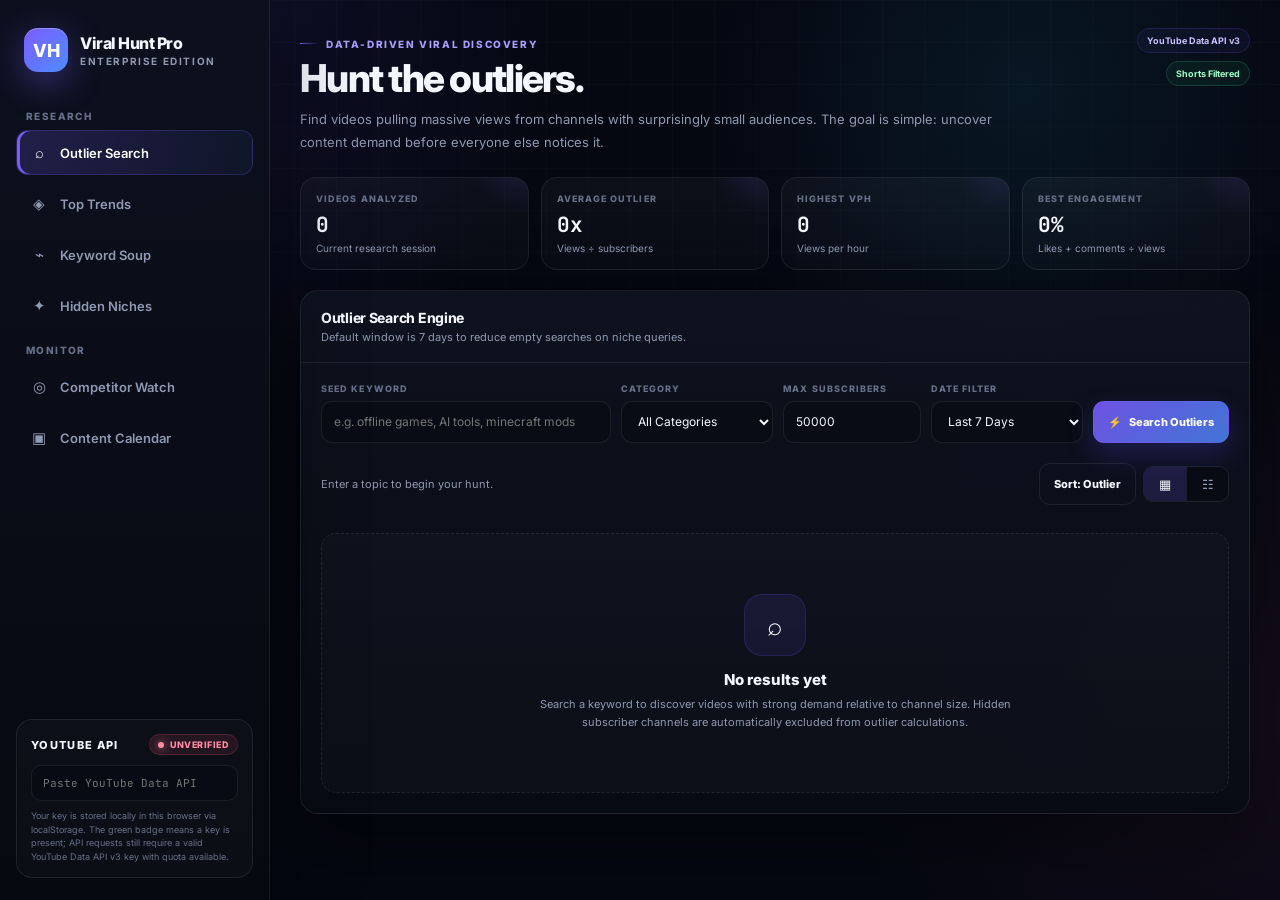
==== commit 4ba9dacf: "Update index.html" ====
--- a/index.html
+++ b/index.html
@@ -1,1188 +1,4380 @@
 <!DOCTYPE html>
 <html lang="en">
 <head>
-    <meta charset="UTF-8">
-    <meta name="viewport" content="width=device-width, initial-scale=1.0">
-    <title>Viral Hunt Pro | Liquid Glass Edition</title>
-    <!-- 
-      ========================================================================
-      VIRAL HUNT PRO - LIQUID GLASS EDITION (ENTERPRISE UNMINIFIED)
-      ========================================================================
-      Features Included:
-      - Dynamic Date Filters (Fixes the 0 results bug for specific queries)
-      - Live API Key Verification (Fixes the red unverified bug)
-      - VPH (Velocity) Tracking & Outlier Math
-      - Hidden Niches Database & Keyword Alphabet Soup
-      - Competitor Spy Modal & CSV Export
-      - Grid vs Table Toggle
-      ========================================================================
-    -->
-    <style>
-        /* ======================================================================
-           1. PREMIUM DESIGN TOKENS & COLOR PALETTE
-           ====================================================================== */
-        @import url('https://fonts.googleapis.com/css2?family=Outfit:wght@300;400;500;600;700;800;900&display=swap');
-        @import url('https://fonts.googleapis.com/css2?family=JetBrains+Mono:wght@400;700&display=swap');
-
-        :root {
-            /* Background Deep Colors */
-            --bg-base: #050505;
-            --bg-mesh-1: #4f149b; /* Deep Purple */
-            --bg-mesh-2: #0f4c81; /* Classic Blue */
-            --bg-mesh-3: #008774; /* Deep Teal */
-            
-            /* Glassmorphism Variables */
-            --glass-bg: rgba(255, 255, 255, 0.03);
-            --glass-bg-hover: rgba(255, 255, 255, 0.06);
-            --glass-border: rgba(255, 255, 255, 0.08);
-            --glass-border-light: rgba(255, 255, 255, 0.15);
-            --glass-shadow: 0 8px 32px 0 rgba(0, 0, 0, 0.4);
-            --glass-blur: blur(16px);
-            
-            /* Typography Colors */
-            --text-primary: #ffffff;
-            --text-secondary: rgba(255, 255, 255, 0.65);
-            --text-tertiary: rgba(255, 255, 255, 0.4);
-            
-            /* Premium Accent Colors */
-            --accent-cyan: #00f0ff;
-            --accent-purple: #9d4edd;
-            --accent-pink: #ff007f;
-            --accent-green: #00ff88;
-            --accent-orange: #ff7300;
-            --accent-red: #ff3366;
-
-            /* Radii */
-            --rad-sm: 8px;
-            --rad-md: 16px;
-            --rad-lg: 24px;
-            --rad-pill: 9999px;
-
-            /* Fonts */
-            --font-main: 'Outfit', -apple-system, sans-serif;
-            --font-mono: 'JetBrains Mono', monospace;
+  <meta charset="UTF-8" />
+  <meta name="viewport" content="width=device-width, initial-scale=1.0" />
+  <meta name="color-scheme" content="dark" />
+  <title>Viral Hunt Pro — Enterprise Edition</title>
+
+  <!-- =========================================================
+       FONT IMPORTS
+       ========================================================= -->
+  <link rel="preconnect" href="https://fonts.googleapis.com" />
+  <link rel="preconnect" href="https://fonts.gstatic.com" crossorigin />
+  <link
+    href="https://fonts.googleapis.com/css2?family=Inter:wght@400;500;600;700;800&family=JetBrains+Mono:wght@500;600;700&display=swap"
+    rel="stylesheet"
+  />
+
+  <style>
+    /* =========================================================
+       01. ROOT / VARIABLES
+       ========================================================= */
+    :root {
+      --bg: #050711;
+      --bg-soft: #090c17;
+      --panel: rgba(13, 17, 30, 0.78);
+      --panel-solid: #101522;
+      --panel-2: rgba(18, 23, 40, 0.92);
+      --border: rgba(255, 255, 255, 0.08);
+      --border-strong: rgba(255, 255, 255, 0.14);
+
+      --text: #f5f7ff;
+      --muted: #8f99b2;
+      --muted-2: #667089;
+
+      --primary: #7c5cff;
+      --primary-2: #4e8cff;
+      --cyan: #27d9ff;
+      --green: #3fe28f;
+      --yellow: #ffd166;
+      --orange: #ff9d4d;
+      --red: #ff5577;
+      --pink: #fc63ba;
+
+      --shadow: 0 25px 80px rgba(0, 0, 0, 0.4);
+      --radius: 18px;
+      --radius-sm: 12px;
+
+      --transition: 180ms ease;
+      --sidebar-width: 270px;
+    }
+
+    /* =========================================================
+       02. GLOBAL RESET
+       ========================================================= */
+    * {
+      box-sizing: border-box;
+      margin: 0;
+      padding: 0;
+    }
+
+    html {
+      scroll-behavior: smooth;
+    }
+
+    body {
+      min-height: 100vh;
+      color: var(--text);
+      background:
+        radial-gradient(circle at 10% 0%, rgba(124, 92, 255, 0.12), transparent 30%),
+        radial-gradient(circle at 80% 10%, rgba(39, 217, 255, 0.08), transparent 25%),
+        radial-gradient(circle at 100% 80%, rgba(252, 99, 186, 0.06), transparent 30%),
+        var(--bg);
+      font-family: "Inter", sans-serif;
+      overflow-x: hidden;
+    }
+
+    body::before {
+      content: "";
+      position: fixed;
+      inset: 0;
+      pointer-events: none;
+      background-image:
+        linear-gradient(rgba(255, 255, 255, 0.018) 1px, transparent 1px),
+        linear-gradient(90deg, rgba(255, 255, 255, 0.018) 1px, transparent 1px);
+      background-size: 42px 42px;
+      mask-image: linear-gradient(to bottom, black, transparent);
+      z-index: -1;
+    }
+
+    button,
+    input,
+    select {
+      font: inherit;
+    }
+
+    button {
+      border: 0;
+      cursor: pointer;
+    }
+
+    a {
+      color: inherit;
+      text-decoration: none;
+    }
+
+    img {
+      max-width: 100%;
+      display: block;
+    }
+
+    .mono {
+      font-family: "JetBrains Mono", monospace;
+    }
+
+    /* =========================================================
+       03. APP SHELL
+       ========================================================= */
+    .app {
+      display: flex;
+      min-height: 100vh;
+    }
+
+    .sidebar {
+      width: var(--sidebar-width);
+      min-width: var(--sidebar-width);
+      position: fixed;
+      top: 0;
+      left: 0;
+      bottom: 0;
+      z-index: 50;
+      border-right: 1px solid var(--border);
+      background:
+        linear-gradient(180deg, rgba(13, 17, 30, 0.97), rgba(7, 9, 17, 0.98));
+      backdrop-filter: blur(25px);
+      -webkit-backdrop-filter: blur(25px);
+      padding: 22px 16px;
+      display: flex;
+      flex-direction: column;
+      box-shadow: 30px 0 70px rgba(0, 0, 0, 0.18);
+    }
+
+    .main {
+      margin-left: var(--sidebar-width);
+      width: calc(100% - var(--sidebar-width));
+      min-width: 0;
+    }
+
+    /* =========================================================
+       04. BRAND
+       ========================================================= */
+    .brand {
+      display: flex;
+      align-items: center;
+      gap: 12px;
+      padding: 6px 8px 22px;
+    }
+
+    .brand-logo {
+      width: 44px;
+      height: 44px;
+      display: grid;
+      place-items: center;
+      border-radius: 14px;
+      color: white;
+      font-weight: 800;
+      font-size: 18px;
+      background:
+        linear-gradient(135deg, var(--primary), var(--primary-2));
+      box-shadow:
+        0 10px 35px rgba(124, 92, 255, 0.4),
+        inset 0 1px rgba(255, 255, 255, 0.25);
+    }
+
+    .brand-title {
+      font-size: 16px;
+      font-weight: 800;
+      letter-spacing: -0.03em;
+    }
+
+    .brand-sub {
+      margin-top: 2px;
+      font-size: 10px;
+      color: var(--muted);
+      text-transform: uppercase;
+      letter-spacing: 0.16em;
+      font-weight: 700;
+    }
+
+    /* =========================================================
+       05. SIDEBAR NAV
+       ========================================================= */
+    .nav-label {
+      margin: 16px 10px 8px;
+      color: var(--muted-2);
+      text-transform: uppercase;
+      font-size: 10px;
+      font-weight: 800;
+      letter-spacing: 0.14em;
+    }
+
+    .nav {
+      display: grid;
+      gap: 6px;
+    }
+
+    .nav-btn {
+      width: 100%;
+      display: flex;
+      align-items: center;
+      gap: 11px;
+      padding: 12px 12px;
+      border-radius: 12px;
+      color: var(--muted);
+      background: transparent;
+      border: 1px solid transparent;
+      text-align: left;
+      transition: var(--transition);
+    }
+
+    .nav-btn:hover {
+      color: var(--text);
+      background: rgba(255, 255, 255, 0.04);
+      border-color: var(--border);
+      transform: translateX(2px);
+    }
+
+    .nav-btn.active {
+      color: white;
+      border-color: rgba(124, 92, 255, 0.22);
+      background:
+        linear-gradient(
+          90deg,
+          rgba(124, 92, 255, 0.2),
+          rgba(78, 140, 255, 0.06)
+        );
+      box-shadow: inset 3px 0 0 var(--primary);
+    }
+
+    .nav-icon {
+      width: 20px;
+      min-width: 20px;
+      text-align: center;
+      font-size: 15px;
+    }
+
+    .nav-text {
+      font-size: 13px;
+      font-weight: 600;
+    }
+
+    .nav-count {
+      margin-left: auto;
+      padding: 2px 7px;
+      font-size: 10px;
+      border-radius: 999px;
+      background: rgba(124, 92, 255, 0.12);
+      color: #c8c0ff;
+      display: none;
+    }
+
+    .sidebar-spacer {
+      flex: 1;
+    }
+
+    /* =========================================================
+       06. API PANEL
+       ========================================================= */
+    .api-panel {
+      padding: 14px;
+      border: 1px solid var(--border);
+      border-radius: 16px;
+      background: rgba(255, 255, 255, 0.025);
+    }
+
+    .api-title-row {
+      display: flex;
+      justify-content: space-between;
+      align-items: center;
+      gap: 10px;
+      margin-bottom: 10px;
+    }
+
+    .api-title {
+      font-size: 11px;
+      font-weight: 800;
+      text-transform: uppercase;
+      letter-spacing: 0.12em;
+    }
+
+    .api-status {
+      display: inline-flex;
+      align-items: center;
+      gap: 6px;
+      padding: 4px 8px;
+      border-radius: 999px;
+      font-size: 9px;
+      font-weight: 800;
+      text-transform: uppercase;
+      letter-spacing: 0.05em;
+      white-space: nowrap;
+    }
+
+    .api-status.red {
+      color: #ff8da2;
+      background: rgba(255, 85, 119, 0.1);
+      border: 1px solid rgba(255, 85, 119, 0.18);
+    }
+
+    .api-status.green {
+      color: #80ffc0;
+      background: rgba(63, 226, 143, 0.1);
+      border: 1px solid rgba(63, 226, 143, 0.18);
+    }
+
+    .status-dot {
+      width: 6px;
+      height: 6px;
+      border-radius: 50%;
+      background: currentColor;
+      box-shadow: 0 0 10px currentColor;
+    }
+
+    .api-input-wrap {
+      position: relative;
+    }
+
+    .api-input {
+      width: 100%;
+      padding: 10px 11px;
+      padding-right: 36px;
+      color: var(--text);
+      background: #080b14;
+      border: 1px solid var(--border);
+      border-radius: 10px;
+      outline: 0;
+      font-size: 11px;
+    }
+
+    .api-input:focus {
+      border-color: rgba(124, 92, 255, 0.5);
+      box-shadow: 0 0 0 3px rgba(124, 92, 255, 0.08);
+    }
+
+    .api-help {
+      margin-top: 8px;
+      color: var(--muted-2);
+      font-size: 9px;
+      line-height: 1.5;
+    }
+
+    /* =========================================================
+       07. MOBILE HEADER
+       ========================================================= */
+    .mobile-header {
+      display: none;
+      position: sticky;
+      top: 0;
+      z-index: 40;
+      padding: 12px;
+      border-bottom: 1px solid var(--border);
+      background: rgba(5, 7, 17, 0.82);
+      backdrop-filter: blur(20px);
+      -webkit-backdrop-filter: blur(20px);
+    }
+
+    .mobile-header-inner {
+      display: flex;
+      align-items: center;
+      justify-content: space-between;
+      gap: 10px;
+    }
+
+    .mobile-brand {
+      display: flex;
+      align-items: center;
+      gap: 10px;
+    }
+
+    .mobile-toggle {
+      width: 38px;
+      height: 38px;
+      border-radius: 11px;
+      background: rgba(255,255,255,0.05);
+      border: 1px solid var(--border);
+      color: white;
+    }
+
+    /* =========================================================
+       08. MAIN CONTENT
+       ========================================================= */
+    .content {
+      padding: 28px 30px 50px;
+      max-width: 1750px;
+      margin: 0 auto;
+    }
+
+    .page-head {
+      display: flex;
+      justify-content: space-between;
+      align-items: flex-start;
+      gap: 20px;
+      margin-bottom: 24px;
+    }
+
+    .eyebrow {
+      display: inline-flex;
+      align-items: center;
+      gap: 8px;
+      color: #a99dff;
+      font-size: 10px;
+      text-transform: uppercase;
+      letter-spacing: 0.16em;
+      font-weight: 800;
+      margin-bottom: 9px;
+    }
+
+    .eyebrow::before {
+      content: "";
+      width: 18px;
+      height: 1px;
+      background: linear-gradient(90deg, var(--primary), transparent);
+    }
+
+    .page-title {
+      font-size: clamp(25px, 3vw, 42px);
+      line-height: 1.04;
+      letter-spacing: -0.045em;
+      font-weight: 800;
+    }
+
+    .page-desc {
+      max-width: 750px;
+      margin-top: 10px;
+      color: var(--muted);
+      font-size: 13px;
+      line-height: 1.7;
+    }
+
+    .head-actions {
+      display: flex;
+      gap: 8px;
+      flex-wrap: wrap;
+      justify-content: flex-end;
+    }
+
+    /* =========================================================
+       09. TOP STATUS STRIP
+       ========================================================= */
+    .status-strip {
+      display: grid;
+      grid-template-columns: repeat(4, minmax(0, 1fr));
+      gap: 12px;
+      margin-bottom: 20px;
+    }
+
+    .stat-box {
+      min-height: 91px;
+      border: 1px solid var(--border);
+      border-radius: 16px;
+      background:
+        linear-gradient(180deg, rgba(255,255,255,0.035), rgba(255,255,255,0.015));
+      padding: 15px;
+      position: relative;
+      overflow: hidden;
+    }
+
+    .stat-box::after {
+      content: "";
+      position: absolute;
+      width: 110px;
+      height: 110px;
+      border-radius: 50%;
+      top: -70px;
+      right: -50px;
+      background: radial-gradient(circle, rgba(124, 92, 255, 0.14), transparent 66%);
+      pointer-events: none;
+    }
+
+    .stat-label {
+      color: var(--muted-2);
+      text-transform: uppercase;
+      font-size: 9px;
+      letter-spacing: 0.12em;
+      font-weight: 800;
+    }
+
+    .stat-value {
+      margin-top: 7px;
+      font-family: "JetBrains Mono", monospace;
+      font-size: 21px;
+      font-weight: 700;
+    }
+
+    .stat-meta {
+      margin-top: 4px;
+      font-size: 10px;
+      color: var(--muted);
+    }
+
+    /* =========================================================
+       10. CARD / PANEL
+       ========================================================= */
+    .panel {
+      border: 1px solid var(--border);
+      border-radius: var(--radius);
+      background:
+        linear-gradient(180deg, rgba(16, 21, 34, 0.82), rgba(8, 11, 20, 0.86));
+      box-shadow: var(--shadow);
+      overflow: hidden;
+    }
+
+    .panel-head {
+      padding: 18px 20px;
+      border-bottom: 1px solid var(--border);
+      display: flex;
+      align-items: center;
+      justify-content: space-between;
+      gap: 15px;
+      flex-wrap: wrap;
+    }
+
+    .panel-title {
+      font-size: 14px;
+      font-weight: 750;
+      letter-spacing: -0.02em;
+    }
+
+    .panel-subtitle {
+      margin-top: 4px;
+      color: var(--muted);
+      font-size: 11px;
+    }
+
+    .panel-body {
+      padding: 20px;
+    }
+
+    /* =========================================================
+       11. FORM CONTROLS
+       ========================================================= */
+    .form-grid {
+      display: grid;
+      grid-template-columns: 1.9fr 1fr 0.9fr 1fr auto;
+      gap: 10px;
+      align-items: end;
+    }
+
+    .field {
+      min-width: 0;
+    }
+
+    .field-label {
+      margin-bottom: 7px;
+      display: block;
+      color: var(--muted-2);
+      font-size: 9px;
+      text-transform: uppercase;
+      letter-spacing: 0.12em;
+      font-weight: 800;
+    }
+
+    .control,
+    .search-control {
+      width: 100%;
+      min-height: 42px;
+      padding: 10px 12px;
+      color: var(--text);
+      background: #090c15;
+      border: 1px solid var(--border);
+      border-radius: 11px;
+      outline: 0;
+      font-size: 12px;
+      transition: var(--transition);
+    }
+
+    .control:focus,
+    .search-control:focus {
+      border-color: rgba(124, 92, 255, 0.5);
+      box-shadow: 0 0 0 3px rgba(124, 92, 255, 0.08);
+    }
+
+    select.control {
+      cursor: pointer;
+      appearance: auto;
+    }
+
+    .button {
+      min-height: 42px;
+      padding: 10px 14px;
+      border-radius: 11px;
+      border: 1px solid var(--border);
+      background: rgba(255,255,255,0.05);
+      color: var(--text);
+      font-size: 11px;
+      font-weight: 800;
+      display: inline-flex;
+      align-items: center;
+      justify-content: center;
+      gap: 7px;
+      transition: var(--transition);
+      white-space: nowrap;
+    }
+
+    .button:hover {
+      border-color: var(--border-strong);
+      transform: translateY(-1px);
+      background: rgba(255,255,255,0.075);
+    }
+
+    .button:disabled {
+      opacity: 0.5;
+      pointer-events: none;
+    }
+
+    .button-primary {
+      color: white;
+      border-color: rgba(124, 92, 255, 0.34);
+      background:
+        linear-gradient(135deg, rgba(124, 92, 255, 0.88), rgba(78, 140, 255, 0.82));
+      box-shadow: 0 12px 28px rgba(91, 78, 255, 0.22);
+    }
+
+    .button-primary:hover {
+      box-shadow: 0 15px 32px rgba(91, 78, 255, 0.3);
+    }
+
+    .button-success {
+      color: #b9ffdc;
+      border-color: rgba(63, 226, 143, 0.24);
+      background: rgba(63, 226, 143, 0.08);
+    }
+
+    .button-danger {
+      color: #ffb7c6;
+      border-color: rgba(255, 85, 119, 0.24);
+      background: rgba(255, 85, 119, 0.08);
+    }
+
+    .button-ghost {
+      background: transparent;
+    }
+
+    /* =========================================================
+       12. RESULTS TOOLBAR
+       ========================================================= */
+    .results-toolbar {
+      margin-top: 20px;
+      display: flex;
+      justify-content: space-between;
+      align-items: center;
+      gap: 12px;
+      flex-wrap: wrap;
+    }
+
+    .results-info {
+      color: var(--muted);
+      font-size: 11px;
+    }
+
+    .results-info strong {
+      color: var(--text);
+    }
+
+    .toolbar-right {
+      display: flex;
+      gap: 7px;
+      align-items: center;
+      flex-wrap: wrap;
+    }
+
+    .view-switcher {
+      display: flex;
+      border: 1px solid var(--border);
+      border-radius: 10px;
+      overflow: hidden;
+    }
+
+    .view-btn {
+      min-height: 34px;
+      min-width: 42px;
+      color: var(--muted);
+      background: #080b14;
+      font-size: 13px;
+      transition: var(--transition);
+    }
+
+    .view-btn + .view-btn {
+      border-left: 1px solid var(--border);
+    }
+
+    .view-btn.active {
+      color: white;
+      background: rgba(124, 92, 255, 0.16);
+    }
+
+    /* =========================================================
+       13. VIDEO GRID
+       ========================================================= */
+    .results-grid {
+      margin-top: 14px;
+      display: grid;
+      grid-template-columns: repeat(3, minmax(0, 1fr));
+      gap: 14px;
+    }
+
+    .video-card {
+      border: 1px solid var(--border);
+      border-radius: 15px;
+      overflow: hidden;
+      background:
+        linear-gradient(180deg, rgba(18, 23, 40, 0.84), rgba(9, 12, 20, 0.95));
+      transition: var(--transition);
+      min-width: 0;
+    }
+
+    .video-card:hover {
+      border-color: rgba(124, 92, 255, 0.28);
+      transform: translateY(-2px);
+      box-shadow: 0 17px 45px rgba(0,0,0,0.26);
+    }
+
+    .thumb-wrap {
+      position: relative;
+      aspect-ratio: 16 / 9;
+      overflow: hidden;
+      background: #070910;
+    }
+
+    .thumb-wrap img {
+      width: 100%;
+      height: 100%;
+      object-fit: cover;
+      transition: transform 450ms ease;
+    }
+
+    .video-card:hover .thumb-wrap img {
+      transform: scale(1.025);
+    }
+
+    .thumb-overlay {
+      position: absolute;
+      inset: 0;
+      background:
+        linear-gradient(180deg, transparent 44%, rgba(0,0,0,0.78));
+    }
+
+    .duration-pill {
+      position: absolute;
+      right: 8px;
+      bottom: 8px;
+      padding: 4px 6px;
+      border-radius: 6px;
+      color: white;
+      background: rgba(0,0,0,0.73);
+      font-size: 10px;
+      font-weight: 700;
+      backdrop-filter: blur(7px);
+    }
+
+    .outlier-pill {
+      position: absolute;
+      top: 8px;
+      left: 8px;
+      padding: 5px 8px;
+      border-radius: 999px;
+      color: white;
+      font-size: 9px;
+      font-weight: 800;
+      background: linear-gradient(135deg, rgba(124, 92, 255, 0.9), rgba(252, 99, 186, 0.85));
+      box-shadow: 0 8px 18px rgba(124, 92, 255, 0.3);
+    }
+
+    .card-body {
+      padding: 13px;
+    }
+
+    .video-title {
+      font-size: 12px;
+      line-height: 1.45;
+      font-weight: 700;
+      display: -webkit-box;
+      -webkit-line-clamp: 2;
+      -webkit-box-orient: vertical;
+      overflow: hidden;
+    }
+
+    .channel-name {
+      margin-top: 8px;
+      color: #b8c1d8;
+      font-size: 10px;
+      white-space: nowrap;
+      overflow: hidden;
+      text-overflow: ellipsis;
+    }
+
+    .metric-row {
+      display: grid;
+      grid-template-columns: repeat(3, minmax(0, 1fr));
+      gap: 6px;
+      margin-top: 12px;
+    }
+
+    .metric {
+      padding: 8px;
+      border-radius: 9px;
+      background: rgba(255, 255, 255, 0.03);
+      border: 1px solid rgba(255,255,255,0.05);
+      min-width: 0;
+    }
+
+    .metric-label {
+      color: var(--muted-2);
+      font-size: 8px;
+      text-transform: uppercase;
+      letter-spacing: 0.08em;
+      font-weight: 800;
+    }
+
+    .metric-value {
+      margin-top: 4px;
+      color: white;
+      font-size: 10px;
+      font-family: "JetBrains Mono", monospace;
+      font-weight: 700;
+      white-space: nowrap;
+      overflow: hidden;
+      text-overflow: ellipsis;
+    }
+
+    .metric-value.hot {
+      color: #b8f7d3;
+    }
+
+    .metric-value.warn {
+      color: #ffe09d;
+    }
+
+    .card-actions {
+      margin-top: 11px;
+      display: flex;
+      gap: 6px;
+    }
+
+    .card-actions .button {
+      flex: 1;
+      min-height: 35px;
+      padding: 7px 8px;
+      font-size: 9px;
+    }
+
+    /* =========================================================
+       14. TABLE VIEW
+       ========================================================= */
+    .table-wrap {
+      display: none;
+      margin-top: 14px;
+      overflow: auto;
+      border: 1px solid var(--border);
+      border-radius: 15px;
+      background: rgba(10, 13, 22, 0.72);
+    }
+
+    .table-wrap.active {
+      display: block;
+    }
+
+    .data-table {
+      width: 100%;
+      border-collapse: collapse;
+      min-width: 980px;
+    }
+
+    .data-table th {
+      position: sticky;
+      top: 0;
+      z-index: 1;
+      text-align: left;
+      color: var(--muted-2);
+      background: #0b0f19;
+      border-bottom: 1px solid var(--border);
+      padding: 11px 12px;
+      text-transform: uppercase;
+      font-size: 8px;
+      letter-spacing: 0.1em;
+      font-weight: 800;
+    }
+
+    .data-table td {
+      padding: 11px 12px;
+      border-bottom: 1px solid rgba(255,255,255,0.04);
+      color: #dbe1f2;
+      font-size: 10px;
+      vertical-align: middle;
+    }
+
+    .data-table tr:hover td {
+      background: rgba(255,255,255,0.018);
+    }
+
+    .table-video {
+      display: flex;
+      align-items: center;
+      gap: 10px;
+      min-width: 290px;
+    }
+
+    .table-thumb {
+      width: 90px;
+      aspect-ratio: 16 / 9;
+      object-fit: cover;
+      border-radius: 7px;
+      flex: 0 0 auto;
+    }
+
+    .table-title {
+      max-width: 250px;
+      line-height: 1.45;
+      font-weight: 700;
+    }
+
+    .table-sub {
+      margin-top: 4px;
+      color: var(--muted-2);
+      font-size: 9px;
+    }
+
+    /* =========================================================
+       15. EMPTY STATE
+       ========================================================= */
+    .empty-state {
+      margin-top: 14px;
+      min-height: 260px;
+      display: none;
+      place-items: center;
+      border: 1px dashed rgba(255,255,255,0.09);
+      border-radius: 15px;
+      padding: 30px;
+      text-align: center;
+      background: rgba(255,255,255,0.018);
+    }
+
+    .empty-state.active {
+      display: grid;
+    }
+
+    .empty-icon {
+      width: 62px;
+      height: 62px;
+      margin: 0 auto 14px;
+      display: grid;
+      place-items: center;
+      border-radius: 18px;
+      background: rgba(124,92,255,0.1);
+      border: 1px solid rgba(124,92,255,0.17);
+      font-size: 26px;
+    }
+
+    .empty-title {
+      font-size: 15px;
+      font-weight: 800;
+    }
+
+    .empty-text {
+      max-width: 490px;
+      margin: 7px auto 0;
+      color: var(--muted);
+      font-size: 11px;
+      line-height: 1.6;
+    }
+
+    /* =========================================================
+       16. SKELETON
+       ========================================================= */
+    .skeleton-grid {
+      display: none;
+      grid-template-columns: repeat(3, minmax(0, 1fr));
+      gap: 14px;
+      margin-top: 14px;
+    }
+
+    .skeleton-grid.active {
+      display: grid;
+    }
+
+    .skeleton-card {
+      overflow: hidden;
+      border: 1px solid var(--border);
+      border-radius: 15px;
+      background: rgba(255,255,255,0.025);
+    }
+
+    .skeleton {
+      background:
+        linear-gradient(
+          90deg,
+          rgba(255,255,255,0.03) 25%,
+          rgba(255,255,255,0.065) 40%,
+          rgba(255,255,255,0.03) 55%
+        );
+      background-size: 250% 100%;
+      animation: shimmer 1.5s linear infinite;
+    }
+
+    .skeleton-thumb {
+      aspect-ratio: 16 / 9;
+    }
+
+    .skeleton-line {
+      height: 9px;
+      border-radius: 8px;
+      margin-top: 12px;
+    }
+
+    .skeleton-body {
+      padding: 14px;
+    }
+
+    @keyframes shimmer {
+      0% {
+        background-position: 250% 0;
+      }
+      100% {
+        background-position: -250% 0;
+      }
+    }
+
+    /* =========================================================
+       17. TREND / SPECIAL VIEWS
+       ========================================================= */
+    .filter-row {
+      display: flex;
+      gap: 8px;
+      align-items: end;
+      flex-wrap: wrap;
+    }
+
+    .filter-row .field {
+      min-width: 180px;
+    }
+
+    .trends-layout {
+      display: grid;
+      grid-template-columns: minmax(0, 1fr);
+      gap: 18px;
+    }
+
+    .trend-controls {
+      display: flex;
+      gap: 8px;
+      align-items: flex-end;
+      flex-wrap: wrap;
+    }
+
+    .pill {
+      display: inline-flex;
+      align-items: center;
+      gap: 6px;
+      padding: 6px 9px;
+      border-radius: 999px;
+      background: rgba(255,255,255,0.04);
+      border: 1px solid var(--border);
+      color: var(--muted);
+      font-size: 9px;
+      font-weight: 700;
+    }
+
+    .pill.green {
+      color: #9fffc7;
+      border-color: rgba(63, 226, 143, 0.18);
+      background: rgba(63, 226, 143, 0.06);
+    }
+
+    .pill.purple {
+      color: #cbc1ff;
+      border-color: rgba(124, 92, 255, 0.18);
+      background: rgba(124, 92, 255, 0.06);
+    }
+
+    /* =========================================================
+       18. KEYWORD SOUP
+       ========================================================= */
+    .keyword-wrap {
+      margin-top: 18px;
+    }
+
+    .keyword-stats {
+      display: flex;
+      gap: 10px;
+      flex-wrap: wrap;
+    }
+
+    .keyword-cloud {
+      margin-top: 14px;
+      display: flex;
+      flex-wrap: wrap;
+      gap: 8px;
+    }
+
+    .keyword-chip {
+      display: inline-flex;
+      align-items: center;
+      gap: 6px;
+      padding: 8px 10px;
+      border-radius: 999px;
+      border: 1px solid rgba(124,92,255,0.15);
+      background: rgba(124,92,255,0.055);
+      color: #d9d2ff;
+      font-size: 10px;
+      line-height: 1;
+      transition: var(--transition);
+    }
+
+    .keyword-chip:hover {
+      transform: translateY(-1px);
+      color: white;
+      border-color: rgba(124,92,255,0.3);
+      background: rgba(124,92,255,0.11);
+    }
+
+    .keyword-chip small {
+      color: var(--muted-2);
+      font-size: 8px;
+    }
+
+    /* =========================================================
+       19. HIDDEN NICHES
+       ========================================================= */
+    .niche-grid {
+      display: grid;
+      grid-template-columns: repeat(2, minmax(0, 1fr));
+      gap: 14px;
+    }
+
+    .niche-card {
+      border: 1px solid var(--border);
+      border-radius: 15px;
+      padding: 16px;
+      background:
+        linear-gradient(180deg, rgba(255,255,255,0.03), rgba(255,255,255,0.015));
+    }
+
+    .niche-head {
+      display: flex;
+      justify-content: space-between;
+      align-items: flex-start;
+      gap: 10px;
+      margin-bottom: 12px;
+    }
+
+    .niche-name {
+      font-size: 13px;
+      font-weight: 800;
+    }
+
+    .niche-description {
+      margin-top: 4px;
+      color: var(--muted);
+      font-size: 10px;
+      line-height: 1.55;
+    }
+
+    .topic-list {
+      display: grid;
+      gap: 7px;
+    }
+
+    .topic-row {
+      display: flex;
+      align-items: center;
+      gap: 8px;
+      padding: 9px;
+      border: 1px solid rgba(255,255,255,0.05);
+      border-radius: 10px;
+      background: rgba(255,255,255,0.018);
+    }
+
+    .topic-text {
+      flex: 1;
+      font-size: 10px;
+      line-height: 1.45;
+      color: #dce2f2;
+    }
+
+    .topic-hunt {
+      min-height: 30px;
+      padding: 7px 9px;
+      font-size: 9px;
+      flex: 0 0 auto;
+    }
+
+    /* =========================================================
+       20. WATCHLIST
+       ========================================================= */
+    .watch-input-row {
+      display: grid;
+      grid-template-columns: 1fr auto;
+      gap: 8px;
+    }
+
+    .watch-list {
+      margin-top: 13px;
+      display: grid;
+      gap: 8px;
+    }
+
+    .watch-item {
+      display: flex;
+      align-items: center;
+      gap: 8px;
+      padding: 10px;
+      border: 1px solid var(--border);
+      border-radius: 11px;
+      background: rgba(255,255,255,0.025);
+    }
+
+    .watch-id {
+      flex: 1;
+      font-family: "JetBrains Mono", monospace;
+      font-size: 10px;
+      color: #d3d9e8;
+      overflow: hidden;
+      text-overflow: ellipsis;
+    }
+
+    /* =========================================================
+       21. CALENDAR
+       ========================================================= */
+    .saved-grid {
+      display: grid;
+      grid-template-columns: repeat(3, minmax(0, 1fr));
+      gap: 14px;
+    }
+
+    .saved-actions {
+      display: flex;
+      gap: 8px;
+      flex-wrap: wrap;
+      justify-content: flex-end;
+    }
+
+    /* =========================================================
+       22. TOASTS
+       ========================================================= */
+    .toast-container {
+      position: fixed;
+      right: 18px;
+      bottom: 18px;
+      z-index: 200;
+      display: grid;
+      gap: 8px;
+      width: min(360px, calc(100vw - 36px));
+    }
+
+    .toast {
+      padding: 12px 13px;
+      border-radius: 13px;
+      border: 1px solid var(--border);
+      background: rgba(12, 16, 28, 0.94);
+      box-shadow: 0 18px 50px rgba(0,0,0,0.38);
+      backdrop-filter: blur(18px);
+      -webkit-backdrop-filter: blur(18px);
+      display: flex;
+      align-items: flex-start;
+      gap: 10px;
+      animation: toastIn 220ms ease both;
+    }
+
+    .toast.success {
+      border-color: rgba(63, 226, 143, 0.22);
+    }
+
+    .toast.error {
+      border-color: rgba(255, 85, 119, 0.22);
+    }
+
+    .toast.info {
+      border-color: rgba(39, 217, 255, 0.22);
+    }
+
+    .toast-icon {
+      width: 24px;
+      height: 24px;
+      display: grid;
+      place-items: center;
+      border-radius: 7px;
+      background: rgba(255,255,255,0.05);
+      flex: 0 0 auto;
+      font-size: 12px;
+    }
+
+    .toast-title {
+      font-size: 10px;
+      font-weight: 800;
+    }
+
+    .toast-message {
+      margin-top: 3px;
+      color: var(--muted);
+      font-size: 10px;
+      line-height: 1.45;
+    }
+
+    @keyframes toastIn {
+      from {
+        opacity: 0;
+        transform: translateY(8px) scale(0.98);
+      }
+      to {
+        opacity: 1;
+        transform: translateY(0) scale(1);
+      }
+    }
+
+    /* =========================================================
+       23. MODAL
+       ========================================================= */
+    .modal-backdrop {
+      display: none;
+      position: fixed;
+      inset: 0;
+      z-index: 150;
+      padding: 30px;
+      align-items: center;
+      justify-content: center;
+      background: rgba(0,0,0,0.72);
+      backdrop-filter: blur(10px);
+      -webkit-backdrop-filter: blur(10px);
+    }
+
+    .modal-backdrop.active {
+      display: flex;
+    }
+
+    .modal {
+      width: min(860px, 100%);
+      max-height: min(90vh, 880px);
+      overflow: auto;
+      border-radius: 20px;
+      border: 1px solid var(--border-strong);
+      background:
+        linear-gradient(180deg, rgba(17, 22, 37, 0.98), rgba(8, 11, 20, 0.99));
+      box-shadow: 0 40px 100px rgba(0,0,0,0.55);
+    }
+
+    .modal-head {
+      position: sticky;
+      top: 0;
+      z-index: 2;
+      display: flex;
+      justify-content: space-between;
+      align-items: center;
+      gap: 12px;
+      padding: 17px 19px;
+      border-bottom: 1px solid var(--border);
+      background: rgba(10, 14, 24, 0.94);
+      backdrop-filter: blur(12px);
+    }
+
+    .modal-title {
+      font-size: 13px;
+      font-weight: 800;
+    }
+
+    .modal-close {
+      width: 32px;
+      height: 32px;
+      border-radius: 9px;
+      color: var(--muted);
+      background: rgba(255,255,255,0.04);
+      border: 1px solid var(--border);
+    }
+
+    .modal-body {
+      padding: 19px;
+    }
+
+    .spy-grid {
+      display: grid;
+      grid-template-columns: 1fr 1fr;
+      gap: 10px;
+    }
+
+    .spy-field {
+      padding: 12px;
+      border: 1px solid var(--border);
+      border-radius: 12px;
+      background: rgba(255,255,255,0.022);
+    }
+
+    .spy-field.full {
+      grid-column: 1 / -1;
+    }
+
+    .spy-label {
+      color: var(--muted-2);
+      font-size: 8px;
+      text-transform: uppercase;
+      letter-spacing: 0.1em;
+      font-weight: 800;
+    }
+
+    .spy-value {
+      margin-top: 7px;
+      color: #dfe4f1;
+      font-size: 10px;
+      line-height: 1.6;
+      white-space: pre-wrap;
+      word-break: break-word;
+    }
+
+    .tags {
+      margin-top: 8px;
+      display: flex;
+      gap: 6px;
+      flex-wrap: wrap;
+    }
+
+    .tag {
+      padding: 6px 8px;
+      border-radius: 999px;
+      border: 1px solid rgba(39,217,255,0.15);
+      color: #9deeff;
+      background: rgba(39,217,255,0.05);
+      font-size: 9px;
+    }
+
+    /* =========================================================
+       24. PAGES
+       ========================================================= */
+    .page {
+      display: none;
+    }
+
+    .page.active {
+      display: block;
+    }
+
+    .section-gap {
+      margin-top: 18px;
+    }
+
+    /* =========================================================
+       25. MOBILE RESPONSIVE
+       ========================================================= */
+    @media (max-width: 1180px) {
+      .form-grid {
+        grid-template-columns: 1fr 1fr 1fr;
+      }
+
+      .form-grid .keyword-field {
+        grid-column: 1 / -1;
+      }
+
+      .results-grid,
+      .saved-grid {
+        grid-template-columns: repeat(2, minmax(0, 1fr));
+      }
+
+      .status-strip {
+        grid-template-columns: repeat(2, minmax(0, 1fr));
+      }
+    }
+
+    @media (max-width: 900px) {
+      .sidebar {
+        transform: translateX(-105%);
+        transition: transform 220ms ease;
+      }
+
+      .sidebar.open {
+        transform: translateX(0);
+      }
+
+      .main {
+        width: 100%;
+        margin-left: 0;
+      }
+
+      .mobile-header {
+        display: block;
+      }
+
+      .content {
+        padding: 20px 15px 40px;
+      }
+
+      .niche-grid {
+        grid-template-columns: 1fr;
+      }
+
+      .skeleton-grid {
+        grid-template-columns: repeat(2, minmax(0, 1fr));
+      }
+
+      .page-head {
+        flex-direction: column;
+      }
+
+      .head-actions {
+        justify-content: flex-start;
+      }
+    }
+
+    @media (max-width: 620px) {
+      .form-grid {
+        grid-template-columns: 1fr;
+      }
+
+      .form-grid .keyword-field {
+        grid-column: auto;
+      }
+
+      .results-grid,
+      .saved-grid,
+      .skeleton-grid {
+        grid-template-columns: 1fr;
+      }
+
+      .status-strip {
+        grid-template-columns: 1fr 1fr;
+      }
+
+      .spy-grid {
+        grid-template-columns: 1fr;
+      }
+
+      .spy-field.full {
+        grid-column: auto;
+      }
+
+      .modal-backdrop {
+        padding: 10px;
+      }
+
+      .page-title {
+        font-size: 29px;
+      }
+    }
+  </style>
+</head>
+
+<body>
+  <!-- =========================================================
+       APP
+       ========================================================= -->
+  <div class="app">
+
+    <!-- =======================================================
+         SIDEBAR
+         ======================================================= -->
+    <aside class="sidebar" id="sidebar">
+      <div class="brand">
+        <div class="brand-logo">VH</div>
+        <div>
+          <div class="brand-title">Viral Hunt Pro</div>
+          <div class="brand-sub">Enterprise Edition</div>
+        </div>
+      </div>
+
+      <div class="nav-label">Research</div>
+
+      <nav class="nav">
+        <button class="nav-btn active" data-page="outlier">
+          <span class="nav-icon">⌕</span>
+          <span class="nav-text">Outlier Search</span>
+        </button>
+
+        <button class="nav-btn" data-page="trends">
+          <span class="nav-icon">◈</span>
+          <span class="nav-text">Top Trends</span>
+        </button>
+
+        <button class="nav-btn" data-page="keywords">
+          <span class="nav-icon">⌁</span>
+          <span class="nav-text">Keyword Soup</span>
+        </button>
+
+        <button class="nav-btn" data-page="niches">
+          <span class="nav-icon">✦</span>
+          <span class="nav-text">Hidden Niches</span>
+        </button>
+      </nav>
+
+      <div class="nav-label">Monitor</div>
+
+      <nav class="nav">
+        <button class="nav-btn" data-page="watchlist">
+          <span class="nav-icon">◎</span>
+          <span class="nav-text">Competitor Watch</span>
+        </button>
+
+        <button class="nav-btn" data-page="calendar">
+          <span class="nav-icon">▣</span>
+          <span class="nav-text">Content Calendar</span>
+          <span class="nav-count" id="savedCountBadge">0</span>
+        </button>
+      </nav>
+
+      <div class="sidebar-spacer"></div>
+
+      <div class="api-panel">
+        <div class="api-title-row">
+          <div class="api-title">YouTube API</div>
+
+          <div class="api-status red" id="apiStatusBadge">
+            <span class="status-dot"></span>
+            <span id="apiStatusText">Unverified</span>
+          </div>
+        </div>
+
+        <div class="api-input-wrap">
+          <input
+            id="apiKeyInput"
+            class="api-input mono"
+            type="password"
+            placeholder="Paste YouTube Data API v3 key"
+            autocomplete="off"
+            spellcheck="false"
+          />
+        </div>
+
+        <div class="api-help">
+          Your key is stored locally in this browser via localStorage.
+          The green badge means a key is present; API requests still require a valid
+          YouTube Data API v3 key with quota available.
+        </div>
+      </div>
+    </aside>
+
+    <!-- =======================================================
+         MAIN AREA
+         ======================================================= -->
+    <main class="main">
+
+      <!-- Mobile Header -->
+      <header class="mobile-header">
+        <div class="mobile-header-inner">
+          <div class="mobile-brand">
+            <button class="mobile-toggle" id="mobileMenuBtn">☰</button>
+            <div>
+              <div class="brand-title">Viral Hunt Pro</div>
+              <div class="brand-sub">Enterprise Edition</div>
+            </div>
+          </div>
+
+          <div class="api-status red" id="mobileApiBadge">
+            <span class="status-dot"></span>
+            <span>Unverified</span>
+          </div>
+        </div>
+      </header>
+
+      <div class="content">
+
+        <!-- ===================================================
+             PAGE: OUTLIER SEARCH
+             =================================================== -->
+        <section class="page active" id="page-outlier">
+          <div class="page-head">
+            <div>
+              <div class="eyebrow">Data-driven viral discovery</div>
+              <h1 class="page-title">Hunt the outliers.</h1>
+              <p class="page-desc">
+                Find videos pulling massive views from channels with surprisingly
+                small audiences. The goal is simple: uncover content demand before
+                everyone else notices it.
+              </p>
+            </div>
+
+            <div class="head-actions">
+              <span class="pill purple">YouTube Data API v3</span>
+              <span class="pill green">Shorts Filtered</span>
+            </div>
+          </div>
+
+          <div class="status-strip">
+            <div class="stat-box">
+              <div class="stat-label">Videos analyzed</div>
+              <div class="stat-value" id="statVideos">0</div>
+              <div class="stat-meta">Current research session</div>
+            </div>
+
+            <div class="stat-box">
+              <div class="stat-label">Average outlier</div>
+              <div class="stat-value" id="statOutlier">0x</div>
+              <div class="stat-meta">Views ÷ subscribers</div>
+            </div>
+
+            <div class="stat-box">
+              <div class="stat-label">Highest VPH</div>
+              <div class="stat-value" id="statVph">0</div>
+              <div class="stat-meta">Views per hour</div>
+            </div>
+
+            <div class="stat-box">
+              <div class="stat-label">Best engagement</div>
+              <div class="stat-value" id="statEngagement">0%</div>
+              <div class="stat-meta">Likes + comments ÷ views</div>
+            </div>
+          </div>
+
+          <div class="panel">
+            <div class="panel-head">
+              <div>
+                <div class="panel-title">Outlier Search Engine</div>
+                <div class="panel-subtitle">
+                  Default window is 7 days to reduce empty searches on niche queries.
+                </div>
+              </div>
+            </div>
+
+            <div class="panel-body">
+              <div class="form-grid">
+                <div class="field keyword-field">
+                  <label class="field-label">Seed Keyword</label>
+                  <input
+                    id="outlierKeyword"
+                    class="control"
+                    placeholder="e.g. offline games, AI tools, minecraft mods"
+                    autocomplete="off"
+                  />
+                </div>
+
+                <div class="field">
+                  <label class="field-label">Category</label>
+                  <select id="outlierCategory" class="control">
+                    <option value="">All Categories</option>
+                    <option value="20">Gaming</option>
+                    <option value="28">Science & Technology</option>
+                    <option value="27">Education</option>
+                    <option value="26">Howto & Style</option>
+                    <option value="17">Sports</option>
+                    <option value="23">Comedy</option>
+                    <option value="24">Entertainment</option>
+                    <option value="22">People & Blogs</option>
+                  </select>
+                </div>
+
+                <div class="field">
+                  <label class="field-label">Max Subscribers</label>
+                  <input
+                    id="maxSubs"
+                    class="control"
+                    type="number"
+                    min="0"
+                    step="1"
+                    value="50000"
+                  />
+                </div>
+
+                <div class="field">
+                  <label class="field-label">Date Filter</label>
+                  <select id="dateFilter" class="control">
+                    <option value="24h">Last 24 Hours</option>
+                    <option value="7d" selected>Last 7 Days</option>
+                    <option value="30d">Last 30 Days</option>
+                    <option value="all">All Time</option>
+                  </select>
+                </div>
+
+                <button class="button button-primary" id="outlierSearchBtn">
+                  <span>⚡</span>
+                  <span>Search Outliers</span>
+                </button>
+              </div>
+
+              <div class="results-toolbar">
+                <div class="results-info" id="outlierResultsInfo">
+                  Enter a topic to begin your hunt.
+                </div>
+
+                <div class="toolbar-right">
+                  <button class="button button-ghost" id="sortOutlierBtn">
+                    Sort: Outlier
+                  </button>
+
+                  <div class="view-switcher">
+                    <button class="view-btn active" id="gridViewBtn" title="Grid view">▦</button>
+                    <button class="view-btn" id="tableViewBtn" title="Table view">☷</button>
+                  </div>
+                </div>
+              </div>
+
+              <div class="skeleton-grid" id="outlierSkeleton">
+                <div class="skeleton-card">
+                  <div class="skeleton skeleton-thumb"></div>
+                  <div class="skeleton-body">
+                    <div class="skeleton skeleton-line"></div>
+                    <div class="skeleton skeleton-line" style="width:65%"></div>
+                    <div class="skeleton skeleton-line" style="width:40%"></div>
+                  </div>
+                </div>
+                <div class="skeleton-card">
+                  <div class="skeleton skeleton-thumb"></div>
+                  <div class="skeleton-body">
+                    <div class="skeleton skeleton-line"></div>
+                    <div class="skeleton skeleton-line" style="width:75%"></div>
+                    <div class="skeleton skeleton-line" style="width:44%"></div>
+                  </div>
+                </div>
+                <div class="skeleton-card">
+                  <div class="skeleton skeleton-thumb"></div>
+                  <div class="skeleton-body">
+                    <div class="skeleton skeleton-line"></div>
+                    <div class="skeleton skeleton-line" style="width:68%"></div>
+                    <div class="skeleton skeleton-line" style="width:38%"></div>
+                  </div>
+                </div>
+              </div>
+
+              <div class="results-grid" id="outlierGrid"></div>
+
+              <div class="table-wrap" id="outlierTableWrap">
+                <table class="data-table">
+                  <thead>
+                    <tr>
+                      <th>Video</th>
+                      <th>Views</th>
+                      <th>Subs</th>
+                      <th>Outlier</th>
+                      <th>VPH</th>
+                      <th>Engagement</th>
+                      <th>Published</th>
+                      <th>Actions</th>
+                    </tr>
+                  </thead>
+                  <tbody id="outlierTableBody"></tbody>
+                </table>
+              </div>
+
+              <div class="empty-state active" id="outlierEmpty">
+                <div>
+                  <div class="empty-icon">⌕</div>
+                  <div class="empty-title">No results yet</div>
+                  <div class="empty-text">
+                    Search a keyword to discover videos with strong demand relative
+                    to channel size. Hidden subscriber channels are automatically
+                    excluded from outlier calculations.
+                  </div>
+                </div>
+              </div>
+            </div>
+          </div>
+        </section>
+
+        <!-- ===================================================
+             PAGE: TRENDS
+             =================================================== -->
+        <section class="page" id="page-trends">
+          <div class="page-head">
+            <div>
+              <div class="eyebrow">India market pulse</div>
+              <h1 class="page-title">Top Trends & Small Trends.</h1>
+              <p class="page-desc">
+                Scan India's most-popular feed, then isolate smaller creators to
+                identify emerging demand before channels become saturated.
+              </p>
+            </div>
+
+            <div class="head-actions">
+              <span class="pill purple">Region: IN</span>
+              <span class="pill">Max 50 videos / request</span>
+            </div>
+          </div>
+
+          <div class="panel">
+            <div class="panel-head">
+              <div>
+                <div class="panel-title">Trending Discovery</div>
+                <div class="panel-subtitle">
+                  Pulls YouTube <span class="mono">mostPopular</span> for India.
+                </div>
+              </div>
+
+              <button class="button button-primary" id="loadTrendsBtn">
+                <span>◈</span>
+                <span>Fetch Trends</span>
+              </button>
+            </div>
+
+            <div class="panel-body">
+              <div class="trend-controls">
+                <div class="field">
+                  <label class="field-label">Category Filter</label>
+                  <select id="trendCategory" class="control">
+                    <option value="all">All Categories</option>
+                    <option value="excludeMusicMovies">Block Music + Movies</option>
+                    <option value="20">Gaming</option>
+                    <option value="28">Science & Technology</option>
+                    <option value="27">Education</option>
+                    <option value="26">Howto & Style</option>
+                    <option value="17">Sports</option>
+                    <option value="23">Comedy</option>
+                    <option value="24">Entertainment</option>
+                    <option value="22">People & Blogs</option>
+                  </select>
+                </div>
+
+                <div class="field">
+                  <label class="field-label">Small Trend Limit</label>
+                  <input
+                    id="smallTrendSubs"
+                    class="control"
+                    type="number"
+                    min="0"
+                    value="50000"
+                  />
+                </div>
+
+                <button class="button" id="generalTrendsBtn">
+                  General Trends
+                </button>
+
+                <button class="button button-success" id="smallTrendsBtn">
+                  Small Trends
+                </button>
+              </div>
+
+              <div class="results-toolbar">
+                <div class="results-info" id="trendInfo">
+                  Fetch the latest India trending list.
+                </div>
+
+                <div class="toolbar-right">
+                  <span class="pill green">Small Trends = low-subscriber creators</span>
+                </div>
+              </div>
+
+              <div class="results-grid" id="trendsGrid"></div>
+
+              <div class="empty-state active" id="trendsEmpty">
+                <div>
+                  <div class="empty-icon">◈</div>
+                  <div class="empty-title">No trend data loaded</div>
+                  <div class="empty-text">
+                    Click “Fetch Trends” to load India's current most-popular videos.
+                  </div>
+                </div>
+              </div>
+            </div>
+          </div>
+        </section>
+
+        <!-- ===================================================
+             PAGE: KEYWORDS
+             =================================================== -->
+        <section class="page" id="page-keywords">
+          <div class="page-head">
+            <div>
+              <div class="eyebrow">Long-tail discovery</div>
+              <h1 class="page-title">Keyword Alphabet Soup.</h1>
+              <p class="page-desc">
+                Expand a seed keyword through YouTube/Google autocomplete using
+                alphabet modifiers and intent modifiers such as “tutorial” and
+                “in 2024”.
+              </p>
+            </div>
+          </div>
+
+          <div class="panel">
+            <div class="panel-head">
+              <div>
+                <div class="panel-title">Mass Keyword Generator</div>
+                <div class="panel-subtitle">
+                  JSONP autocomplete requests run client-side and do not require your YouTube API key.
+                </div>
+              </div>
+            </div>
+
+            <div class="panel-body">
+              <div class="form-grid" style="grid-template-columns: 1fr auto;">
+                <div class="field">
+                  <label class="field-label">Seed Keyword</label>
+                  <input
+                    id="seedKeyword"
+                    class="control"
+                    placeholder="e.g. offline games"
+                    autocomplete="off"
+                  />
+                </div>
+
+                <button class="button button-primary" id="generateKeywordsBtn">
+                  <span>⌁</span>
+                  <span>Generate Keywords</span>
+                </button>
+              </div>
+
+              <div class="keyword-wrap">
+                <div class="keyword-stats">
+                  <span class="pill purple" id="keywordCountPill">0 keywords</span>
+                  <span class="pill" id="keywordSourcePill">Sources: YouTube autocomplete</span>
+                </div>
+
+                <div class="keyword-cloud" id="keywordCloud"></div>
+
+                <div class="empty-state active" id="keywordEmpty">
+                  <div>
+                    <div class="empty-icon">⌁</div>
+                    <div class="empty-title">Enter a seed keyword</div>
+                    <div class="empty-text">
+                      The tool will generate alphabet combinations plus selected
+                      intent modifiers and deduplicate the resulting phrases.
+                    </div>
+                  </div>
+                </div>
+              </div>
+            </div>
+          </div>
+        </section>
+
+        <!-- ===================================================
+             PAGE: NICHES
+             =================================================== -->
+        <section class="page" id="page-niches">
+          <div class="page-head">
+            <div>
+              <div class="eyebrow">Opportunity database</div>
+              <h1 class="page-title">Hidden Niches.</h1>
+              <p class="page-desc">
+                A hand-built opportunity database containing specific long-tail ideas.
+                Auto-Hunt immediately launches an outlier search for the selected topic.
+              </p>
+            </div>
+          </div>
+
+          <div class="niche-grid" id="nicheGrid"></div>
+        </section>
+
+        <!-- ===================================================
+             PAGE: WATCHLIST
+             =================================================== -->
+        <section class="page" id="page-watchlist">
+          <div class="page-head">
+            <div>
+              <div class="eyebrow">Competitor intelligence</div>
+              <h1 class="page-title">Competitor Watchlist.</h1>
+              <p class="page-desc">
+                Track channel IDs locally, then perform a deep scan of each
+                competitor's latest 3 long-form videos and rank them by velocity.
+              </p>
+            </div>
+
+            <div class="head-actions">
+              <span class="pill">Stored locally</span>
+            </div>
+          </div>
+
+          <div class="panel">
+            <div class="panel-head">
+              <div>
+                <div class="panel-title">Tracked Channels</div>
+                <div class="panel-subtitle">
+                  Add the channel ID such as <span class="mono">UCxxxxxxxxxxxx</span>.
+                </div>
+              </div>
+
+              <button class="button button-primary" id="deepScanBtn">
+                <span>◎</span>
+                <span>Deep Scan</span>
+              </button>
+            </div>
+
+            <div class="panel-body">
+              <div class="watch-input-row">
+                <input
+                  id="watchChannelInput"
+                  class="control"
+                  placeholder="UCxxxxxxxxxxxxxxxxxxxxxxxx"
+                  autocomplete="off"
+                  spellcheck="false"
+                />
+                <button class="button" id="addWatchBtn">Add Channel</button>
+              </div>
+
+              <div class="watch-list" id="watchList"></div>
+
+              <div class="results-toolbar">
+                <div class="results-info" id="watchInfo">
+                  No scan performed yet.
+                </div>
+              </div>
+
+              <div class="results-grid" id="watchGrid"></div>
+
+              <div class="empty-state active" id="watchEmpty">
+                <div>
+                  <div class="empty-icon">◎</div>
+                  <div class="empty-title">No competitor scan yet</div>
+                  <div class="empty-text">
+                    Add one or more channel IDs and click Deep Scan.
+                  </div>
+                </div>
+              </div>
+            </div>
+          </div>
+        </section>
+
+        <!-- ===================================================
+             PAGE: CALENDAR
+             =================================================== -->
+        <section class="page" id="page-calendar">
+          <div class="page-head">
+            <div>
+              <div class="eyebrow">Research library</div>
+              <h1 class="page-title">Content Calendar.</h1>
+              <p class="page-desc">
+                Save promising videos from any research screen. Bookmarks persist
+                in localStorage and can be exported to CSV for your content workflow.
+              </p>
+            </div>
+
+            <div class="head-actions saved-actions">
+              <button class="button button-primary" id="exportCsvBtn">
+                Export to CSV
+              </button>
+              <button class="button button-danger" id="clearSavedBtn">
+                Clear All
+              </button>
+            </div>
+          </div>
+
+          <div class="panel">
+            <div class="panel-head">
+              <div>
+                <div class="panel-title">Saved Opportunities</div>
+                <div class="panel-subtitle" id="savedInfo">
+                  0 saved videos.
+                </div>
+              </div>
+            </div>
+
+            <div class="panel-body">
+              <div class="saved-grid" id="savedGrid"></div>
+
+              <div class="empty-state active" id="savedEmpty">
+                <div>
+                  <div class="empty-icon">▣</div>
+                  <div class="empty-title">Your calendar is empty</div>
+                  <div class="empty-text">
+                    Use the Save button on any video to build your own research library.
+                  </div>
+                </div>
+              </div>
+            </div>
+          </div>
+        </section>
+
+      </div>
+    </main>
+  </div>
+
+  <!-- =========================================================
+       TOAST CONTAINER
+       ========================================================= -->
+  <div class="toast-container" id="toastContainer"></div>
+
+  <!-- =========================================================
+       METADATA SPY MODAL
+       ========================================================= -->
+  <div class="modal-backdrop" id="spyModalBackdrop">
+    <div class="modal">
+      <div class="modal-head">
+        <div class="modal-title">Metadata Spy</div>
+        <button class="modal-close" id="closeSpyModal">✕</button>
+      </div>
+
+      <div class="modal-body">
+        <div class="spy-grid">
+          <div class="spy-field full">
+            <div class="spy-label">Video Title</div>
+            <div class="spy-value" id="spyTitle"></div>
+          </div>
+
+          <div class="spy-field">
+            <div class="spy-label">Exact Publish Date</div>
+            <div class="spy-value mono" id="spyDate"></div>
+          </div>
+
+          <div class="spy-field">
+            <div class="spy-label">Duration</div>
+            <div class="spy-value mono" id="spyDuration"></div>
+          </div>
+
+          <div class="spy-field full">
+            <div class="spy-label">Description</div>
+            <div class="spy-value" id="spyDescription"></div>
+          </div>
+
+          <div class="spy-field full">
+            <div class="spy-label">Hidden SEO Tags</div>
+            <div class="tags" id="spyTags"></div>
+          </div>
+        </div>
+      </div>
+    </div>
+  </div>
+
+  <script>
+    /* =========================================================
+       VIRAL HUNT PRO — ENTERPRISE EDITION
+       ---------------------------------------------------------
+       Single-file application.
+
+       IMPORTANT:
+       - This app uses the YouTube Data API v3 directly from the browser.
+       - The API key is stored only in localStorage.
+       - Never deploy sensitive server-side credentials in public HTML.
+       - For production SaaS, route requests through your own backend.
+       ========================================================= */
+
+    "use strict";
+
+    /* =========================================================
+       01. STORAGE KEYS
+       ========================================================= */
+    const STORAGE = {
+      apiKey: "vhp_api_key",
+      savedVideos: "vhp_saved_videos",
+      watchlist: "vhp_watchlist",
+      viewMode: "vhp_view_mode"
+    };
+
+    /* =========================================================
+       02. CONSTANTS
+       ========================================================= */
+    const API_BASE = "https://www.googleapis.com/youtube/v3";
+    const SUGGEST_BASE = "https://suggestqueries.google.com/complete/search";
+
+    const state = {
+      outlierResults: [],
+      trendResults: [],
+      watchResults: [],
+      savedVideos: readJSON(STORAGE.savedVideos, []),
+      watchlist: readJSON(STORAGE.watchlist, []),
+      viewMode: localStorage.getItem(STORAGE.viewMode) || "grid",
+      trendRaw: [],
+      outlierSort: "outlier"
+    };
+
+    const CATEGORY_NAMES = {
+      "1": "Film & Animation",
+      "2": "Autos & Vehicles",
+      "10": "Music",
+      "15": "Pets & Animals",
+      "17": "Sports",
+      "18": "Short Movies",
+      "19": "Travel & Events",
+      "20": "Gaming",
+      "21": "Videoblogging",
+      "22": "People & Blogs",
+      "23": "Comedy",
+      "24": "Entertainment",
+      "25": "News & Politics",
+      "26": "Howto & Style",
+      "27": "Education",
+      "28": "Science & Technology",
+      "29": "Nonprofits & Activism",
+      "30": "Movies",
+      "43": "Shows",
+      "44": "Trailers"
+    };
+
+    /* =========================================================
+       03. HIDDEN NICHES DATABASE
+       ========================================================= */
+    const hiddenNiches = [
+      {
+        name: "Micro-Gaming",
+        description: "Small but searchable gaming subtopics with strong long-tail intent.",
+        topics: [
+          "offline Android games under 100MB",
+          "best offline games for low end phones",
+          "hidden indie games with controller support",
+          "offline games like GTA for Android",
+          "best story games without internet Android"
+        ]
+      },
+      {
+        name: "Faceless Anime",
+        description: "High-curiosity anime topics suited for narration, captions and B-roll.",
+        topics: [
+          "anime characters who became stronger after losing everything",
+          "most underrated anime villains explained",
+          "anime power systems that actually make sense",
+          "dark anime endings you probably missed",
+          "best short anime under 12 episodes"
+        ]
+      },
+      {
+        name: "AI Trends",
+        description: "Fast-moving AI topics where search behavior changes quickly.",
+        topics: [
+          "free AI tools that feel illegal to use",
+          "best AI tools for students in 2026",
+          "AI video generators for faceless YouTube",
+          "AI websites that save hours every week",
+          "hidden AI tools nobody is talking about"
+        ]
+      },
+      {
+        name: "Wealth & Money",
+        description: "Educational finance angles built around specific problems and tools.",
+        topics: [
+          "best side hustles with zero investment",
+          "how to build a faceless content business",
+          "small online businesses with low competition",
+          "best digital products for beginners",
+          "AI side hustles for complete beginners"
+        ]
+      },
+      {
+        name: "Tech Utility",
+        description: "Practical device and software queries with strong problem-solving intent.",
+        topics: [
+          "best lightweight Android apps for old phones",
+          "Windows tools that make an old PC faster",
+          "best free apps for phone storage cleanup",
+          "Android settings that improve battery life",
+          "best browser for low RAM Android phones"
+        ]
+      },
+      {
+        name: "Curiosity Docs",
+        description: "Documentary-style topics driven by unusual real-world questions.",
+        topics: [
+          "people who survived impossible disasters",
+          "strange places humans are not allowed to visit",
+          "historical events that sound completely fake",
+          "the most isolated places on Earth explained",
+          "real mysteries that still have no answer"
+        ]
+      }
+    ];
+
+    /* =========================================================
+       04. DOM HELPERS
+       ========================================================= */
+    const $ = (selector) => document.querySelector(selector);
+    const $$ = (selector) => [...document.querySelectorAll(selector)];
+
+    /* =========================================================
+       05. GENERIC HELPERS
+       ========================================================= */
+
+    function readJSON(key, fallback) {
+      try {
+        const value = localStorage.getItem(key);
+        return value ? JSON.parse(value) : fallback;
+      } catch (error) {
+        console.warn("Storage parse error:", error);
+        return fallback;
+      }
+    }
+
+    function saveJSON(key, value) {
+      localStorage.setItem(key, JSON.stringify(value));
+    }
+
+    function escapeHTML(value) {
+      return String(value ?? "")
+        .replaceAll("&", "&amp;")
+        .replaceAll("<", "&lt;")
+        .replaceAll(">", "&gt;")
+        .replaceAll('"', "&quot;")
+        .replaceAll("'", "&#039;");
+    }
+
+    function formatNumber(value) {
+      const n = Number(value) || 0;
+
+      if (n >= 1_000_000_000) {
+        return `${(n / 1_000_000_000).toFixed(1).replace(".0", "")}B`;
+      }
+
+      if (n >= 1_000_000) {
+        return `${(n / 1_000_000).toFixed(1).replace(".0", "")}M`;
+      }
+
+      if (n >= 1_000) {
+        return `${(n / 1_000).toFixed(1).replace(".0", "")}K`;
+      }
+
+      return String(n);
+    }
+
+    function formatExactNumber(value) {
+      return new Intl.NumberFormat("en-IN").format(Number(value) || 0);
+    }
+
+    function formatDate(isoDate) {
+      if (!isoDate) return "Unknown";
+
+      try {
+        return new Intl.DateTimeFormat("en-IN", {
+          dateStyle: "medium",
+          timeStyle: "short"
+        }).format(new Date(isoDate));
+      } catch {
+        return isoDate;
+      }
+    }
+
+    function hoursSince(isoDate) {
+      const date = new Date(isoDate);
+      const ms = Date.now() - date.getTime();
+      return Math.max(ms / 3600000, 0.01);
+    }
+
+    function calculateVPH(views, publishedAt) {
+      return Number(views || 0) / hoursSince(publishedAt);
+    }
+
+    function calculateOutlier(views, subs) {
+      const v = Number(views || 0);
+      const s = Number(subs || 0);
+
+      if (s <= 0) {
+        return v > 0 ? Infinity : 0;
+      }
+
+      return v / s;
+    }
+
+    function calculateEngagement(likes, comments, views) {
+      const v = Number(views || 0);
+
+      if (v <= 0) return 0;
+
+      return ((Number(likes || 0) + Number(comments || 0)) / v) * 100;
+    }
+
+    function formatMultiplier(value) {
+      if (value === Infinity) return "∞x";
+      if (!Number.isFinite(value)) return "0x";
+
+      if (value >= 1000) return `${(value / 1000).toFixed(1)}Kx`;
+      if (value >= 100) return `${value.toFixed(0)}x`;
+      if (value >= 10) return `${value.toFixed(1)}x`;
+
+      return `${value.toFixed(2)}x`;
+    }
+
+    function formatVPH(vph) {
+      if (!Number.isFinite(vph)) return "0";
+
+      if (vph >= 1_000_000) {
+        return `${(vph / 1_000_000).toFixed(1)}M`;
+      }
+
+      if (vph >= 1_000) {
+        return `${(vph / 1_000).toFixed(1)}K`;
+      }
+
+      return Math.round(vph).toLocaleString("en-IN");
+    }
+
+    function formatPercent(value) {
+      return `${Number(value || 0).toFixed(2)}%`;
+    }
+
+    function getPublishedAfter(filter) {
+      const now = Date.now();
+
+      if (filter === "24h") {
+        return new Date(now - 24 * 3600000).toISOString();
+      }
+
+      if (filter === "7d") {
+        return new Date(now - 7 * 24 * 3600000).toISOString();
+      }
+
+      if (filter === "30d") {
+        return new Date(now - 30 * 24 * 3600000).toISOString();
+      }
+
+      return null;
+    }
+
+    function parseDuration(isoDuration) {
+      if (!isoDuration) return "Unknown";
+
+      const match = isoDuration.match(
+        /PT(?:(\d+)H)?(?:(\d+)M)?(?:(\d+)S)?/
+      );
+
+      if (!match) return isoDuration;
+
+      const hours = Number(match[1] || 0);
+      const mins = Number(match[2] || 0);
+      const secs = Number(match[3] || 0);
+
+      if (hours > 0) {
+        return `${hours}:${String(mins).padStart(2, "0")}:${String(secs).padStart(2, "0")}`;
+      }
+
+      return `${mins}:${String(secs).padStart(2, "0")}`;
+    }
+
+    function normalizedChannelId(id) {
+      return String(id || "").trim();
+    }
+
+    function isValidChannelId(id) {
+      return /^UC[a-zA-Z0-9_-]{22,}$/.test(normalizedChannelId(id));
+    }
+
+    function showToast(type, title, message) {
+      const container = $("#toastContainer");
+
+      const toast = document.createElement("div");
+      toast.className = `toast ${type}`;
+
+      const icon = type === "success"
+        ? "✓"
+        : type === "error"
+        ? "!"
+        : "i";
+
+      toast.innerHTML = `
+        <div class="toast-icon">${icon}</div>
+        <div>
+          <div class="toast-title">${escapeHTML(title)}</div>
+          <div class="toast-message">${escapeHTML(message)}</div>
+        </div>
+      `;
+
+      container.appendChild(toast);
+
+      setTimeout(() => {
+        toast.style.opacity = "0";
+        toast.style.transform = "translateY(6px)";
+        setTimeout(() => toast.remove(), 220);
+      }, 4200);
+    }
+
+    function requireApiKey() {
+      const key = getApiKey();
+
+      if (!key) {
+        showToast(
+          "error",
+          "API key required",
+          "Paste your YouTube Data API v3 key in the sidebar first."
+        );
+
+        return null;
+      }
+
+      return key;
+    }
+
+    function getApiKey() {
+      return localStorage.getItem(STORAGE.apiKey) || "";
+    }
+
+    function updateApiBadge() {
+      const key = getApiKey();
+
+      const badge = $("#apiStatusBadge");
+      const text = $("#apiStatusText");
+      const mobileBadge = $("#mobileApiBadge");
+
+      if (key) {
+        badge.className = "api-status green";
+        text.textContent = "Verified";
+
+        mobileBadge.className = "api-status green";
+        mobileBadge.innerHTML = `
+          <span class="status-dot"></span>
+          <span>Verified</span>
+        `;
+      } else {
+        badge.className = "api-status red";
+        text.textContent = "Unverified";
+
+        mobileBadge.className = "api-status red";
+        mobileBadge.innerHTML = `
+          <span class="status-dot"></span>
+          <span>Unverified</span>
+        `;
+      }
+    }
+
+    /* =========================================================
+       06. YOUTUBE API CORE
+       ========================================================= */
+
+    async function ytRequest(endpoint, params = {}) {
+      const apiKey = requireApiKey();
+
+      if (!apiKey) {
+        throw new Error("Missing API key.");
+      }
+
+      const url = new URL(`${API_BASE}/${endpoint}`);
+
+      Object.entries({
+        ...params,
+        key: apiKey
+      }).forEach(([key, value]) => {
+        if (value !== undefined && value !== null && value !== "") {
+          url.searchParams.set(key, value);
         }
-
-        /* ======================================================================
-           2. GLOBAL RESET & ANIMATED BACKGROUND
-           ====================================================================== */
-        * { 
-            box-sizing: border-box; 
-            margin: 0; 
-            padding: 0; 
+      });
+
+      const response = await fetch(url.toString());
+
+      let data = {};
+
+      try {
+        data = await response.json();
+      } catch {
+        throw new Error("YouTube API returned an unreadable response.");
+      }
+
+      if (!response.ok || data.error) {
+        const reason =
+          data?.error?.errors?.[0]?.reason ||
+          data?.error?.message ||
+          `HTTP ${response.status}`;
+
+        throw new Error(reason);
+      }
+
+      return data;
+    }
+
+    async function getChannelsByIds(channelIds) {
+      const uniqueIds = [...new Set(channelIds.filter(Boolean))];
+
+      if (!uniqueIds.length) return [];
+
+      const chunks = [];
+
+      for (let i = 0; i < uniqueIds.length; i += 50) {
+        chunks.push(uniqueIds.slice(i, i + 50));
+      }
+
+      const all = [];
+
+      for (const chunk of chunks) {
+        const data = await ytRequest("channels", {
+          part: "snippet,statistics",
+          id: chunk.join(","),
+          maxResults: 50
+        });
+
+        all.push(...(data.items || []));
+      }
+
+      return all;
+    }
+
+    async function getVideosByIds(videoIds) {
+      const uniqueIds = [...new Set(videoIds.filter(Boolean))];
+
+      if (!uniqueIds.length) return [];
+
+      const chunks = [];
+
+      for (let i = 0; i < uniqueIds.length; i += 50) {
+        chunks.push(uniqueIds.slice(i, i + 50));
+      }
+
+      const all = [];
+
+      for (const chunk of chunks) {
+        const data = await ytRequest("videos", {
+          part: "snippet,statistics,contentDetails",
+          id: chunk.join(","),
+          maxResults: 50
+        });
+
+        all.push(...(data.items || []));
+      }
+
+      return all;
+    }
+
+    function createEnrichedVideo(video, channelMap) {
+      const stats = video.statistics || {};
+      const snippet = video.snippet || {};
+      const details = video.contentDetails || {};
+
+      const channel = channelMap[snippet.channelId];
+
+      /*
+        Hidden subscriber rule:
+        If hiddenSubscriberCount === true, exclude from outlier calculations.
+      */
+      const hiddenSubs = Boolean(channel?.statistics?.hiddenSubscriberCount);
+
+      const subscriberCount = hiddenSubs
+        ? null
+        : Number(channel?.statistics?.subscriberCount || 0);
+
+      const views = Number(stats.viewCount || 0);
+      const likes = Number(stats.likeCount || 0);
+      const comments = Number(stats.commentCount || 0);
+
+      const vph = calculateVPH(views, snippet.publishedAt);
+      const outlier = hiddenSubs
+        ? null
+        : calculateOutlier(views, subscriberCount);
+
+      const engagement = calculateEngagement(likes, comments, views);
+
+      return {
+        id: video.id,
+
+        title: snippet.title || "Untitled",
+        description: snippet.description || "",
+        channelId: snippet.channelId || "",
+        channelTitle: snippet.channelTitle || channel?.snippet?.title || "Unknown Channel",
+
+        publishedAt: snippet.publishedAt || "",
+        durationRaw: details.duration || "",
+        duration: parseDuration(details.duration || ""),
+        categoryId: snippet.categoryId || "",
+        categoryName: CATEGORY_NAMES[snippet.categoryId] || "Unknown",
+
+        thumbnail:
+          snippet.thumbnails?.high?.url ||
+          snippet.thumbnails?.medium?.url ||
+          snippet.thumbnails?.default?.url ||
+          "",
+
+        views,
+        likes,
+        comments,
+
+        subscriberCount,
+        hiddenSubscriberCount: hiddenSubs,
+
+        vph,
+        outlier,
+        engagement,
+
+        tags: Array.isArray(snippet.tags) ? snippet.tags : [],
+
+        url: `https://www.youtube.com/watch?v=${video.id}`
+      };
+    }
+
+    async function searchYoutubeVideos({
+      keyword,
+      categoryId = "",
+      dateFilter = "7d"
+    }) {
+      const params = {
+        part: "snippet",
+        type: "video",
+        q: keyword,
+        maxResults: 50,
+        order: "relevance",
+
+        /*
+          MANDATORY SHORTS BUG FIX:
+          Explicitly filter to long-form videos.
+        */
+        videoDuration: "long"
+      };
+
+      if (categoryId) {
+        params.videoCategoryId = categoryId;
+      }
+
+      const publishedAfter = getPublishedAfter(dateFilter);
+
+      if (publishedAfter) {
+        params.publishedAfter = publishedAfter;
+      }
+
+      const searchData = await ytRequest("search", params);
+
+      const searchItems = searchData.items || [];
+
+      if (!searchItems.length) {
+        return [];
+      }
+
+      const videoIds = searchItems
+        .map(item => item?.id?.videoId)
+        .filter(Boolean);
+
+      const details = await getVideosByIds(videoIds);
+
+      const channelIds = details
+        .map(video => video?.snippet?.channelId)
+        .filter(Boolean);
+
+      const channels = await getChannelsByIds(channelIds);
+
+      const channelMap = Object.fromEntries(
+        channels.map(channel => [channel.id, channel])
+      );
+
+      return details
+        .map(video => createEnrichedVideo(video, channelMap))
+        .filter(video => !video.hiddenSubscriberCount);
+    }
+
+    /* =========================================================
+       07. OUTLIER SEARCH
+       ========================================================= */
+
+    async function runOutlierSearch(keywordOverride = null) {
+      const keyword =
+        keywordOverride !== null
+          ? keywordOverride
+          : $("#outlierKeyword").value.trim();
+
+      const categoryId = $("#outlierCategory").value;
+      const dateFilter = $("#dateFilter").value;
+
+      /*
+        IMPORTANT:
+        Do not use:
+          maxSubs || 5000
+        because 0 is a valid user input.
+      */
+      const rawMaxSubs = $("#maxSubs").value.trim();
+      const parsedMaxSubs = Number(rawMaxSubs);
+
+      const maxSubs = Number.isNaN(parsedMaxSubs)
+        ? 50000
+        : Math.max(0, parsedMaxSubs);
+
+      if (!keyword) {
+        showToast(
+          "error",
+          "Keyword missing",
+          "Enter a keyword or use Auto-Hunt from the Hidden Niches database."
+        );
+        return;
+      }
+
+      $("#outlierKeyword").value = keyword;
+
+      setOutlierLoading(true);
+
+      try {
+        const videos = await searchYoutubeVideos({
+          keyword,
+          categoryId,
+          dateFilter
+        });
+
+        /*
+          Explicit 0 handling:
+          maxSubs = 0 means only channels with 0 public subscribers qualify.
+        */
+        state.outlierResults = videos.filter(video => {
+          if (video.hiddenSubscriberCount) return false;
+
+          const subs = Number(video.subscriberCount);
+
+          return subs <= maxSubs;
+        });
+
+        sortOutlierResults();
+
+        renderOutlierResults();
+
+        if (!state.outlierResults.length) {
+          showToast(
+            "info",
+            "No matching outliers",
+            "Try a broader keyword, increase Max Subscribers, or change the date window."
+          );
+        } else {
+          showToast(
+            "success",
+            "Hunt complete",
+            `Found ${state.outlierResults.length} candidate outliers.`
+          );
         }
-        
-        body, html {
-            min-height: 100vh;
-            background-color: var(--bg-base);
-            color: var(--text-primary);
-            font-family: var(--font-main);
-            overflow-x: hidden;
-            scroll-behavior: smooth;
+      } catch (error) {
+        console.error(error);
+
+        state.outlierResults = [];
+        renderOutlierResults();
+
+        showToast(
+          "error",
+          "YouTube API error",
+          formatApiError(error)
+        );
+      } finally {
+        setOutlierLoading(false);
+      }
+    }
+
+    function sortOutlierResults() {
+      if (state.outlierSort === "vph") {
+        state.outlierResults.sort((a, b) => (b.vph || 0) - (a.vph || 0));
+        return;
+      }
+
+      if (state.outlierSort === "engagement") {
+        state.outlierResults.sort(
+          (a, b) => (b.engagement || 0) - (a.engagement || 0)
+        );
+        return;
+      }
+
+      if (state.outlierSort === "views") {
+        state.outlierResults.sort(
+          (a, b) => (b.views || 0) - (a.views || 0)
+        );
+        return;
+      }
+
+      state.outlierResults.sort((a, b) => {
+        const aScore = a.outlier === null ? -1 : a.outlier;
+        const bScore = b.outlier === null ? -1 : b.outlier;
+
+        return bScore - aScore;
+      });
+    }
+
+    function setOutlierLoading(isLoading) {
+      const skeleton = $("#outlierSkeleton");
+      const grid = $("#outlierGrid");
+      const table = $("#outlierTableWrap");
+      const empty = $("#outlierEmpty");
+      const button = $("#outlierSearchBtn");
+
+      if (isLoading) {
+        skeleton.classList.add("active");
+        grid.innerHTML = "";
+        table.classList.remove("active");
+        empty.classList.remove("active");
+        button.disabled = true;
+        button.innerHTML = `
+          <span>◌</span>
+          <span>Hunting...</span>
+        `;
+      } else {
+        skeleton.classList.remove("active");
+        button.disabled = false;
+        button.innerHTML = `
+          <span>⚡</span>
+          <span>Search Outliers</span>
+        `;
+      }
+    }
+
+    function renderOutlierResults() {
+      const results = state.outlierResults;
+
+      $("#outlierResultsInfo").innerHTML = results.length
+        ? `Found <strong>${results.length}</strong> candidate(s). Sorted by <strong>${escapeHTML(state.outlierSort)}</strong>.`
+        : `No matching videos found.`;
+
+      renderSessionStats(results);
+
+      if (!results.length) {
+        $("#outlierGrid").innerHTML = "";
+        $("#outlierTableBody").innerHTML = "";
+        $("#outlierEmpty").classList.add("active");
+
+        updateGridTableVisibility();
+        return;
+      }
+
+      $("#outlierEmpty").classList.remove("active");
+
+      $("#outlierGrid").innerHTML = results.map(videoCardHTML).join("");
+
+      $("#outlierTableBody").innerHTML =
+        results.map(videoTableRowHTML).join("");
+
+      bindVideoActions(results);
+
+      updateGridTableVisibility();
+    }
+
+    function renderSessionStats(results) {
+      $("#statVideos").textContent = results.length;
+
+      if (!results.length) {
+        $("#statOutlier").textContent = "0x";
+        $("#statVph").textContent = "0";
+        $("#statEngagement").textContent = "0%";
+        return;
+      }
+
+      const outlierScores = results
+        .map(v => v.outlier)
+        .filter(v => Number.isFinite(v));
+
+      const avgOutlier =
+        outlierScores.length
+          ? outlierScores.reduce((a, b) => a + b, 0) / outlierScores.length
+          : 0;
+
+      const maxVph = Math.max(...results.map(v => v.vph || 0));
+
+      const maxEngagement = Math.max(
+        ...results.map(v => v.engagement || 0)
+      );
+
+      $("#statOutlier").textContent = formatMultiplier(avgOutlier);
+      $("#statVph").textContent = formatVPH(maxVph);
+      $("#statEngagement").textContent = formatPercent(maxEngagement);
+    }
+
+    /* =========================================================
+       08. TRENDS
+       ========================================================= */
+
+    async function fetchTrendingIndia() {
+      const data = await ytRequest("videos", {
+        part: "snippet,statistics,contentDetails",
+        chart: "mostPopular",
+        regionCode: "IN",
+        maxResults: 50
+      });
+
+      const videos = data.items || [];
+
+      const channels = await getChannelsByIds(
+        videos
+          .map(video => video?.snippet?.channelId)
+          .filter(Boolean)
+      );
+
+      const channelMap = Object.fromEntries(
+        channels.map(channel => [channel.id, channel])
+      );
+
+      return videos
+        .map(video => createEnrichedVideo(video, channelMap))
+        .filter(video => !video.hiddenSubscriberCount);
+    }
+
+    function filterTrendResults(mode) {
+      const category = $("#trendCategory").value;
+      let items = [...state.trendRaw];
+
+      if (category === "excludeMusicMovies") {
+        items = items.filter(video => {
+          return !["10", "30", "1"].includes(video.categoryId);
+        });
+      } else if (category !== "all") {
+        items = items.filter(video => video.categoryId === category);
+      }
+
+      if (mode === "small") {
+        /*
+          Also explicitly support 0 here.
+        */
+        const rawLimit = $("#smallTrendSubs").value.trim();
+        const parsedLimit = Number(rawLimit);
+
+        const limit = Number.isNaN(parsedLimit)
+          ? 50000
+          : Math.max(0, parsedLimit);
+
+        items = items.filter(video => {
+          if (video.hiddenSubscriberCount) return false;
+
+          const subs = Number(video.subscriberCount);
+
+          return subs < limit;
+        });
+      }
+
+      return items;
+    }
+
+    async function loadTrends() {
+      const button = $("#loadTrendsBtn");
+
+      button.disabled = true;
+      button.innerHTML = `<span>◌</span><span>Loading...</span>`;
+
+      try {
+        state.trendRaw = await fetchTrendingIndia();
+
+        renderTrends(filterTrendResults("general"));
+
+        $("#trendInfo").textContent =
+          `Fetched ${state.trendRaw.length} public-subscriber trending videos from India.`;
+
+        showToast(
+          "success",
+          "Trends loaded",
+          "India trending feed is ready."
+        );
+      } catch (error) {
+        console.error(error);
+
+        state.trendRaw = [];
+        renderTrends([]);
+
+        showToast(
+          "error",
+          "Trend fetch failed",
+          formatApiError(error)
+        );
+      } finally {
+        button.disabled = false;
+        button.innerHTML = `<span>◈</span><span>Fetch Trends</span>`;
+      }
+    }
+
+    function renderTrends(results) {
+      $("#trendsGrid").innerHTML = results.length
+        ? results.map(videoCardHTML).join("")
+        : "";
+
+      $("#trendsEmpty").classList.toggle("active", !results.length);
+
+      bindVideoActions(results);
+    }
+
+    /* =========================================================
+       09. VIDEO CARD HTML
+       ========================================================= */
+
+    function videoCardHTML(video) {
+      const saved = state.savedVideos.some(item => item.id === video.id);
+
+      const outlierText =
+        video.outlier === null
+          ? "NO SUB DATA"
+          : formatMultiplier(video.outlier);
+
+      const outlierClass =
+        video.outlier !== null && video.outlier >= 10
+          ? "hot"
+          : "";
+
+      return `
+        <article class="video-card">
+          <div class="thumb-wrap">
+            <img
+              src="${escapeHTML(video.thumbnail)}"
+              alt="${escapeHTML(video.title)}"
+              loading="lazy"
+              onerror="this.src='data:image/svg+xml,%3Csvg xmlns=%22http://www.w3.org/2000/svg%22 width=%22800%22 height=%22450%22%3E%3Crect width=%22100%25%22 height=%22100%25%22 fill=%22%23080b14%22/%3E%3C/svg%3E';"
+            />
+
+            <div class="thumb-overlay"></div>
+
+            <div class="outlier-pill">
+              ${escapeHTML(outlierText)}
+            </div>
+
+            <div class="duration-pill">
+              ${escapeHTML(video.duration)}
+            </div>
+          </div>
+
+          <div class="card-body">
+            <a
+              class="video-title"
+              href="${escapeHTML(video.url)}"
+              target="_blank"
+              rel="noopener noreferrer"
+            >
+              ${escapeHTML(video.title)}
+            </a>
+
+            <div class="channel-name">
+              ${escapeHTML(video.channelTitle)}
+              · ${formatNumber(video.subscriberCount || 0)} subs
+            </div>
+
+            <div class="metric-row">
+              <div class="metric">
+                <div class="metric-label">Views</div>
+                <div class="metric-value">${formatNumber(video.views)}</div>
+              </div>
+
+              <div class="metric">
+                <div class="metric-label">VPH</div>
+                <div class="metric-value ${video.vph >= 5000 ? "hot" : ""}">
+                  ${formatVPH(video.vph)}
+                </div>
+              </div>
+
+              <div class="metric">
+                <div class="metric-label">Engage</div>
+                <div class="metric-value ${video.engagement >= 5 ? "hot" : ""}">
+                  ${formatPercent(video.engagement)}
+                </div>
+              </div>
+            </div>
+
+            <div class="card-actions">
+              <button
+                class="button button-ghost action-spy"
+                data-id="${escapeHTML(video.id)}"
+              >
+                Spy
+              </button>
+
+              <button
+                class="button ${saved ? "button-success" : ""} action-save"
+                data-id="${escapeHTML(video.id)}"
+              >
+                ${saved ? "Saved ✓" : "Save"}
+              </button>
+
+              <a
+                class="button button-ghost"
+                href="${escapeHTML(video.url)}"
+                target="_blank"
+                rel="noopener noreferrer"
+              >
+                Open
+              </a>
+            </div>
+          </div>
+        </article>
+      `;
+    }
+
+    function videoTableRowHTML(video) {
+      const saved = state.savedVideos.some(item => item.id === video.id);
+
+      return `
+        <tr>
+          <td>
+            <div class="table-video">
+              <img
+                class="table-thumb"
+                src="${escapeHTML(video.thumbnail)}"
+                alt=""
+                loading="lazy"
+              />
+
+              <div>
+                <div class="table-title">
+                  ${escapeHTML(video.title)}
+                </div>
+
+                <div class="table-sub">
+                  ${escapeHTML(video.channelTitle)}
+                </div>
+              </div>
+            </div>
+          </td>
+
+          <td class="mono">${formatExactNumber(video.views)}</td>
+          <td class="mono">${formatExactNumber(video.subscriberCount || 0)}</td>
+          <td class="mono">${escapeHTML(formatMultiplier(video.outlier))}</td>
+          <td class="mono">${formatVPH(video.vph)}</td>
+          <td class="mono">${formatPercent(video.engagement)}</td>
+          <td>${escapeHTML(formatDate(video.publishedAt))}</td>
+
+          <td>
+            <div style="display:flex;gap:6px;">
+              <button
+                class="button action-spy"
+                data-id="${escapeHTML(video.id)}"
+                style="min-height:30px;padding:6px 8px;font-size:9px;"
+              >
+                Spy
+              </button>
+
+              <button
+                class="button ${saved ? "button-success" : ""} action-save"
+                data-id="${escapeHTML(video.id)}"
+                style="min-height:30px;padding:6px 8px;font-size:9px;"
+              >
+                ${saved ? "Saved" : "Save"}
+              </button>
+            </div>
+          </td>
+        </tr>
+      `;
+    }
+
+    function bindVideoActions(videos) {
+      $$(".action-spy").forEach(button => {
+        button.onclick = () => {
+          const video = videos.find(item => item.id === button.dataset.id);
+
+          if (video) {
+            openSpyModal(video);
+          }
+        };
+      });
+
+      $$(".action-save").forEach(button => {
+        button.onclick = () => {
+          const video = videos.find(item => item.id === button.dataset.id);
+
+          if (video) {
+            toggleSavedVideo(video);
+          }
+        };
+      });
+    }
+
+    /* =========================================================
+       10. VIEW SWITCHING
+       ========================================================= */
+
+    function updateGridTableVisibility() {
+      const isGrid = state.viewMode === "grid";
+
+      $("#gridViewBtn").classList.toggle("active", isGrid);
+      $("#tableViewBtn").classList.toggle("active", !isGrid);
+
+      $("#outlierGrid").style.display = isGrid ? "grid" : "none";
+      $("#outlierTableWrap").classList.toggle("active", !isGrid);
+    }
+
+    function setViewMode(mode) {
+      state.viewMode = mode;
+
+      localStorage.setItem(STORAGE.viewMode, mode);
+
+      updateGridTableVisibility();
+    }
+
+    /* =========================================================
+       11. SAVE / BOOKMARK SYSTEM
+       ========================================================= */
+
+    function toggleSavedVideo(video) {
+      const index = state.savedVideos.findIndex(
+        item => item.id === video.id
+      );
+
+      if (index >= 0) {
+        state.savedVideos.splice(index, 1);
+
+        showToast(
+          "info",
+          "Removed from calendar",
+          "The video has been removed from your saved research."
+        );
+      } else {
+        state.savedVideos.unshift({
+          ...video,
+          savedAt: new Date().toISOString()
+        });
+
+        showToast(
+          "success",
+          "Saved to calendar",
+          "Video added to your research library."
+        );
+      }
+
+      saveJSON(STORAGE.savedVideos, state.savedVideos);
+
+      updateSavedCount();
+      renderOutlierResults();
+
+      if (state.trendRaw.length) {
+        const mode = $("#smallTrendsBtn").dataset.active === "true"
+          ? "small"
+          : "general";
+
+        renderTrends(filterTrendResults(mode));
+      }
+
+      renderSavedVideos();
+    }
+
+    function updateSavedCount() {
+      const count = state.savedVideos.length;
+      const badge = $("#savedCountBadge");
+
+      badge.textContent = count;
+      badge.style.display = count ? "inline-flex" : "none";
+    }
+
+    function renderSavedVideos() {
+      const results = state.savedVideos;
+
+      $("#savedInfo").textContent =
+        `${results.length} saved video${results.length === 1 ? "" : "s"}.`;
+
+      $("#savedGrid").innerHTML = results.length
+        ? results.map(videoCardHTML).join("")
+        : "";
+
+      $("#savedEmpty").classList.toggle("active", !results.length);
+
+      bindVideoActions(results);
+    }
+
+    function exportSavedCSV() {
+      if (!state.savedVideos.length) {
+        showToast(
+          "info",
+          "Nothing to export",
+          "Save at least one video before exporting."
+        );
+
+        return;
+      }
+
+      const headers = [
+        "Title",
+        "Video URL",
+        "Channel",
+        "Channel ID",
+        "Views",
+        "Subscribers",
+        "Outlier Score",
+        "Views Per Hour",
+        "Engagement Rate",
+        "Likes",
+        "Comments",
+        "Category",
+        "Published At",
+        "Duration",
+        "Saved At"
+      ];
+
+      const rows = state.savedVideos.map(video => [
+        video.title,
+        video.url,
+        video.channelTitle,
+        video.channelId,
+        video.views,
+        video.subscriberCount ?? "",
+        video.outlier === null ? "" : video.outlier,
+        video.vph,
+        video.engagement,
+        video.likes,
+        video.comments,
+        video.categoryName,
+        video.publishedAt,
+        video.duration,
+        video.savedAt
+      ]);
+
+      const csv = [
+        headers,
+        ...rows
+      ]
+        .map(row =>
+          row
+            .map(csvEscape)
+            .join(",")
+        )
+        .join("\r\n");
+
+      const blob = new Blob(
+        [csv],
+        { type: "text/csv;charset=utf-8;" }
+      );
+
+      const url = URL.createObjectURL(blob);
+
+      const anchor = document.createElement("a");
+      anchor.href = url;
+      anchor.download = `viral-hunt-pro-calendar-${new Date().toISOString().slice(0,10)}.csv`;
+
+      document.body.appendChild(anchor);
+      anchor.click();
+      anchor.remove();
+
+      URL.revokeObjectURL(url);
+
+      showToast(
+        "success",
+        "CSV exported",
+        "Your saved research library has been downloaded."
+      );
+    }
+
+    function csvEscape(value) {
+      const text = String(value ?? "");
+      return `"${text.replaceAll('"', '""')}"`;
+    }
+
+    /* =========================================================
+       12. METADATA SPY
+       ========================================================= */
+
+    function openSpyModal(video) {
+      $("#spyTitle").textContent = video.title;
+      $("#spyDate").textContent = formatDate(video.publishedAt);
+      $("#spyDuration").textContent = video.duration;
+      $("#spyDescription").textContent =
+        video.description || "No public description.";
+
+      const tagsEl = $("#spyTags");
+
+      if (video.tags?.length) {
+        tagsEl.innerHTML = video.tags
+          .map(tag => `<span class="tag">${escapeHTML(tag)}</span>`)
+          .join("");
+      } else {
+        tagsEl.innerHTML =
+          `<span class="pill">No public SEO tags returned by API</span>`;
+      }
+
+      $("#spyModalBackdrop").classList.add("active");
+      document.body.style.overflow = "hidden";
+    }
+
+    function closeSpyModal() {
+      $("#spyModalBackdrop").classList.remove("active");
+      document.body.style.overflow = "";
+    }
+
+    /* =========================================================
+       13. KEYWORD ALPHABET SOUP / JSONP
+       ========================================================= */
+
+    function jsonpRequest(url) {
+      return new Promise((resolve, reject) => {
+        const callbackName =
+          `vhpJsonp_${Date.now()}_${Math.floor(Math.random() * 100000)}`;
+
+        const script = document.createElement("script");
+        let timeoutId = null;
+
+        window[callbackName] = function(data) {
+          cleanup();
+          resolve(data);
+        };
+
+        function cleanup() {
+          clearTimeout(timeoutId);
+
+          try {
+            delete window[callbackName];
+          } catch {}
+
+          script.remove();
         }
 
-        /* Custom Scrollbar */
-        ::-webkit-scrollbar { width: 6px; height: 6px; }
-        ::-webkit-scrollbar-track { background: transparent; }
-        ::-webkit-scrollbar-thumb { background: rgba(255,255,255,0.2); border-radius: 10px; }
-        ::-webkit-scrollbar-thumb:hover { background: rgba(255,255,255,0.4); }
-
-        /* Animated Mesh Gradient Background */
-        .animated-bg {
-            position: fixed;
-            top: 0; left: 0; width: 100vw; height: 100vh;
-            z-index: -1; overflow: hidden; background: var(--bg-base);
+        script.onerror = function() {
+          cleanup();
+          reject(new Error("Autocomplete request failed."));
+        };
+
+        const finalUrl =
+          `${url}&callback=${encodeURIComponent(callbackName)}`;
+
+        script.src = finalUrl;
+
+        timeoutId = setTimeout(() => {
+          cleanup();
+          reject(new Error("Autocomplete request timed out."));
+        }, 9000);
+
+        document.body.appendChild(script);
+      });
+    }
+
+    async function fetchAutocomplete(query) {
+      const url =
+        `${SUGGEST_BASE}?client=youtube&q=${encodeURIComponent(query)}`;
+
+      const data = await jsonpRequest(url);
+
+      /*
+        Typical YouTube autocomplete structure:
+        [query, [suggestion1, suggestion2, ...]]
+      */
+
+      if (!Array.isArray(data)) return [];
+
+      const suggestions = Array.isArray(data[1]) ? data[1] : [];
+
+      return suggestions
+        .map(item => {
+          if (typeof item === "string") return item;
+          if (Array.isArray(item)) return item[0];
+          if (item && typeof item === "object") {
+            return item.suggestion || item.q || "";
+          }
+          return "";
+        })
+        .filter(Boolean)
+        .map(value => String(value).trim());
+    }
+
+    async function generateKeywordSoup() {
+      const seed = $("#seedKeyword").value.trim();
+
+      if (!seed) {
+        showToast(
+          "error",
+          "Seed missing",
+          "Enter a seed keyword first."
+        );
+
+        return;
+      }
+
+      const button = $("#generateKeywordsBtn");
+
+      button.disabled = true;
+      button.innerHTML = `<span>◌</span><span>Expanding...</span>`;
+
+      $("#keywordEmpty").classList.remove("active");
+      $("#keywordCloud").innerHTML = "";
+
+      try {
+        const letters = "abcdefghijklmnopqrstuvwxyz".split("");
+
+        const modifiers = [
+          "in 2024",
+          "in 2025",
+          "in 2026",
+          "tutorial",
+          "for beginners",
+          "best",
+          "review",
+          "explained",
+          "tips",
+          "without internet"
+        ];
+
+        const queries = [
+          seed,
+          ...letters.map(letter => `${seed} ${letter}`),
+          ...modifiers.map(modifier => `${seed} ${modifier}`)
+        ];
+
+        const results = new Set();
+
+        /*
+          Use a modest concurrency so the browser does not create a huge
+          number of simultaneous JSONP scripts.
+        */
+        const batchSize = 8;
+
+        for (let i = 0; i < queries.length; i += batchSize) {
+          const batch = queries.slice(i, i + batchSize);
+
+          const output = await Promise.all(
+            batch.map(query =>
+              fetchAutocomplete(query).catch(() => [])
+            )
+          );
+
+          output.flat().forEach(value => {
+            const normalized = value.trim();
+
+            if (
+              normalized &&
+              normalized.toLowerCase() !== seed.toLowerCase()
+            ) {
+              results.add(normalized);
+            }
+          });
         }
 
-        .blob {
-            position: absolute; filter: blur(90px); opacity: 0.5;
-            border-radius: 50%; animation: float 20s infinite alternate ease-in-out;
+        const keywords = [...results]
+          .sort((a, b) => a.localeCompare(b))
+          .slice(0, 300);
+
+        $("#keywordCountPill").textContent =
+          `${keywords.length} keywords`;
+
+        $("#keywordCloud").innerHTML = keywords.length
+          ? keywords
+              .map(keyword => `
+                <button
+                  class="keyword-chip"
+                  data-keyword="${escapeHTML(keyword)}"
+                  title="Run Outlier Search"
+                >
+                  ${escapeHTML(keyword)}
+                  <small>↗</small>
+                </button>
+              `)
+              .join("")
+          : "";
+
+        $$(".keyword-chip").forEach(button => {
+          button.onclick = () => {
+            const keyword = button.dataset.keyword;
+
+            switchPage("outlier");
+
+            setTimeout(() => {
+              runOutlierSearch(keyword);
+            }, 80);
+          };
+        });
+
+        $("#keywordEmpty").classList.toggle("active", !keywords.length);
+
+        showToast(
+          keywords.length ? "success" : "info",
+          keywords.length ? "Keyword expansion complete" : "No suggestions",
+          keywords.length
+            ? `Generated ${keywords.length} unique long-tail keywords.`
+            : "Autocomplete returned no suggestions for this seed."
+        );
+      } catch (error) {
+        console.error(error);
+
+        $("#keywordEmpty").classList.add("active");
+
+        showToast(
+          "error",
+          "Keyword generation failed",
+          error.message || "Autocomplete request failed."
+        );
+      } finally {
+        button.disabled = false;
+        button.innerHTML = `<span>⌁</span><span>Generate Keywords</span>`;
+      }
+    }
+
+    /* =========================================================
+       14. HIDDEN NICHES RENDERER
+       ========================================================= */
+
+    function renderHiddenNiches() {
+      $("#nicheGrid").innerHTML = hiddenNiches.map((niche, index) => `
+        <article class="niche-card">
+          <div class="niche-head">
+            <div>
+              <div class="niche-name">
+                ${escapeHTML(niche.name)}
+              </div>
+
+              <div class="niche-description">
+                ${escapeHTML(niche.description)}
+              </div>
+            </div>
+
+            <span class="pill purple">#${String(index + 1).padStart(2, "0")}</span>
+          </div>
+
+          <div class="topic-list">
+            ${niche.topics.map((topic, topicIndex) => `
+              <div class="topic-row">
+                <div class="topic-text">
+                  ${escapeHTML(topic)}
+                </div>
+
+                <button
+                  class="button button-primary topic-hunt"
+                  data-topic="${escapeHTML(topic)}"
+                >
+                  Auto-Hunt
+                </button>
+              </div>
+            `).join("")}
+          </div>
+        </article>
+      `).join("");
+
+      $$(".topic-hunt").forEach(button => {
+        button.onclick = () => {
+          const topic = button.dataset.topic;
+
+          switchPage("outlier");
+
+          setTimeout(() => {
+            runOutlierSearch(topic);
+          }, 80);
+        };
+      });
+    }
+
+    /* =========================================================
+       15. WATCHLIST
+       ========================================================= */
+
+    function renderWatchlist() {
+      const list = $("#watchList");
+
+      if (!state.watchlist.length) {
+        list.innerHTML = `
+          <div class="empty-state active" style="margin-top:0;min-height:120px;">
+            <div>
+              <div class="empty-title">No tracked channels</div>
+              <div class="empty-text">
+                Add a YouTube channel ID to begin monitoring competitors.
+              </div>
+            </div>
+          </div>
+        `;
+
+        return;
+      }
+
+      list.innerHTML = state.watchlist.map(channelId => `
+        <div class="watch-item">
+          <span style="color:#7c5cff;">●</span>
+          <div class="watch-id">${escapeHTML(channelId)}</div>
+
+          <a
+            class="button button-ghost"
+            style="min-height:30px;padding:6px 8px;font-size:9px;"
+            href="https://www.youtube.com/channel/${encodeURIComponent(channelId)}"
+            target="_blank"
+            rel="noopener noreferrer"
+          >
+            Open
+          </a>
+
+          <button
+            class="button button-danger remove-watch"
+            style="min-height:30px;padding:6px 8px;font-size:9px;"
+            data-id="${escapeHTML(channelId)}"
+          >
+            Remove
+          </button>
+        </div>
+      `).join("");
+
+      $$(".remove-watch").forEach(button => {
+        button.onclick = () => removeWatchChannel(button.dataset.id);
+      });
+    }
+
+    function addWatchChannel() {
+      const input = $("#watchChannelInput");
+      const channelId = normalizedChannelId(input.value);
+
+      if (!isValidChannelId(channelId)) {
+        showToast(
+          "error",
+          "Invalid Channel ID",
+          "A channel ID should normally start with UC."
+        );
+        return;
+      }
+
+      if (state.watchlist.includes(channelId)) {
+        showToast(
+          "info",
+          "Already tracked",
+          "This channel is already in your watchlist."
+        );
+        return;
+      }
+
+      state.watchlist.push(channelId);
+
+      saveJSON(STORAGE.watchlist, state.watchlist);
+
+      input.value = "";
+
+      renderWatchlist();
+
+      showToast(
+        "success",
+        "Channel added",
+        "The competitor has been added to your local watchlist."
+      );
+    }
+
+    function removeWatchChannel(channelId) {
+      state.watchlist = state.watchlist.filter(
+        id => id !== channelId
+      );
+
+      saveJSON(STORAGE.watchlist, state.watchlist);
+
+      renderWatchlist();
+
+      showToast(
+        "info",
+        "Channel removed",
+        "The competitor was removed from the watchlist."
+      );
+    }
+
+    async function deepScanWatchlist() {
+      if (!state.watchlist.length) {
+        showToast(
+          "info",
+          "Watchlist empty",
+          "Add at least one channel ID before running Deep Scan."
+        );
+
+        return;
+      }
+
+      const apiKey = requireApiKey();
+
+      if (!apiKey) return;
+
+      const button = $("#deepScanBtn");
+
+      button.disabled = true;
+      button.innerHTML = `<span>◌</span><span>Scanning...</span>`;
+
+      $("#watchEmpty").classList.remove("active");
+      $("#watchGrid").innerHTML = "";
+
+      try {
+        /*
+          Fetch latest 3 videos per competitor.
+          Search is explicitly long-form to avoid Shorts.
+        */
+        const allVideoIds = [];
+        const ownerIds = [];
+
+        for (const channelId of state.watchlist) {
+          try {
+            const data = await ytRequest("search", {
+              part: "snippet",
+              channelId,
+              type: "video",
+              order: "date",
+              maxResults: 3,
+
+              /*
+                Mandatory Shorts bug fix.
+              */
+              videoDuration: "long"
+            });
+
+            (data.items || []).forEach(item => {
+              const videoId = item?.id?.videoId;
+
+              if (videoId) {
+                allVideoIds.push(videoId);
+                ownerIds.push(channelId);
+              }
+            });
+          } catch (error) {
+            console.warn(
+              `Watch scan failed for ${channelId}`,
+              error
+            );
+          }
         }
 
-        .blob-1 { top: -10%; left: -10%; width: 50vw; height: 50vw; background: var(--bg-mesh-1); animation-delay: 0s; }
-        .blob-2 { bottom: -10%; right: -10%; width: 60vw; height: 60vw; background: var(--bg-mesh-2); animation-delay: -5s; }
-        .blob-3 { top: 40%; left: 40%; width: 40vw; height: 40vw; background: var(--bg-mesh-3); animation-delay: -10s; }
-
-        @keyframes float {
-            0% { transform: translate(0, 0) scale(1); }
-            33% { transform: translate(5vw, 10vh) scale(1.1); }
-            66% { transform: translate(-10vw, 5vh) scale(0.9); }
-            100% { transform: translate(0, 0) scale(1); }
+        if (!allVideoIds.length) {
+          state.watchResults = [];
+          renderWatchResults();
+
+          showToast(
+            "info",
+            "No videos found",
+            "No recent long-form videos were returned."
+          );
+
+          return;
         }
 
-        .app-container { max-width: 1350px; margin: 0 auto; padding: 40px 20px 100px; }
-
-        /* ======================================================================
-           3. GLASSMORPHISM UTILITIES
-           ====================================================================== */
-        .glass-panel {
-            background: var(--glass-bg); backdrop-filter: var(--glass-blur); -webkit-backdrop-filter: var(--glass-blur);
-            border: 1px solid var(--glass-border); border-radius: var(--rad-lg); box-shadow: var(--glass-shadow);
+        const videos = await getVideosByIds(allVideoIds);
+
+        const channels = await getChannelsByIds(
+          videos
+            .map(video => video?.snippet?.channelId)
+            .filter(Boolean)
+        );
+
+        const channelMap = Object.fromEntries(
+          channels.map(channel => [channel.id, channel])
+        );
+
+        state.watchResults = videos
+          .map(video =>
+            createEnrichedVideo(video, channelMap)
+          )
+          .filter(video => !video.hiddenSubscriberCount)
+          .sort((a, b) => b.vph - a.vph);
+
+        renderWatchResults();
+
+        showToast(
+          "success",
+          "Deep scan complete",
+          `${state.watchResults.length} competitor videos ranked by velocity.`
+        );
+      } catch (error) {
+        console.error(error);
+
+        state.watchResults = [];
+        renderWatchResults();
+
+        showToast(
+          "error",
+          "Deep scan failed",
+          formatApiError(error)
+        );
+      } finally {
+        button.disabled = false;
+        button.innerHTML = `<span>◎</span><span>Deep Scan</span>`;
+      }
+    }
+
+    function renderWatchResults() {
+      const results = state.watchResults;
+
+      $("#watchInfo").innerHTML = results.length
+        ? `<strong>${results.length}</strong> videos, ranked by Views Per Hour.`
+        : `No scan data.`;
+
+      $("#watchGrid").innerHTML =
+        results.length
+          ? results.map(videoCardHTML).join("")
+          : "";
+
+      $("#watchEmpty").classList.toggle(
+        "active",
+        !results.length
+      );
+
+      bindVideoActions(results);
+    }
+
+    /* =========================================================
+       16. API ERROR NORMALIZATION
+       ========================================================= */
+
+    function formatApiError(error) {
+      const message = String(error?.message || error || "Unknown error");
+
+      const lower = message.toLowerCase();
+
+      if (lower.includes("quota")) {
+        return "YouTube API quota appears to be exhausted. Try again after quota resets or use another API project.";
+      }
+
+      if (lower.includes("keyinvalid") || lower.includes("api key not valid")) {
+        return "The API key is invalid. Check the key and that YouTube Data API v3 is enabled.";
+      }
+
+      if (lower.includes("accessnotconfigured")) {
+        return "YouTube Data API v3 is not enabled for this Google Cloud project.";
+      }
+
+      if (lower.includes("forbidden")) {
+        return "The API request was forbidden. Verify API restrictions and YouTube Data API v3 access.";
+      }
+
+      if (lower.includes("daily limit")) {
+        return "Your API project has reached its current daily request quota.";
+      }
+
+      return message;
+    }
+
+    /* =========================================================
+       17. NAVIGATION
+       ========================================================= */
+
+    function switchPage(pageName) {
+      $$(".nav-btn").forEach(btn => {
+        btn.classList.toggle(
+          "active",
+          btn.dataset.page === pageName
+        );
+      });
+
+      $$(".page").forEach(page => {
+        page.classList.toggle(
+          "active",
+          page.id === `page-${pageName}`
+        );
+      });
+
+      $("#sidebar").classList.remove("open");
+
+      if (pageName === "calendar") {
+        renderSavedVideos();
+      }
+
+      if (pageName === "watchlist") {
+        renderWatchlist();
+      }
+    }
+
+    /* =========================================================
+       18. INITIALIZATION
+       ========================================================= */
+
+    function init() {
+      /*
+        API KEY UI BUG FIX:
+        Immediately restore current key and reflect status.
+      */
+      const storedKey = getApiKey();
+
+      $("#apiKeyInput").value = storedKey;
+
+      updateApiBadge();
+
+      /*
+        IMPORTANT:
+        input event updates the badge immediately when a user pastes/types
+        a key and persists it to localStorage.
+      */
+      $("#apiKeyInput").addEventListener("input", event => {
+        const value = event.target.value.trim();
+
+        localStorage.setItem(STORAGE.apiKey, value);
+
+        updateApiBadge();
+      });
+
+      /*
+        Restore saved UI state.
+      */
+      updateSavedCount();
+      renderSavedVideos();
+      renderHiddenNiches();
+      renderWatchlist();
+      updateGridTableVisibility();
+
+      /*
+        Initial trend mode state.
+      */
+      $("#generalTrendsBtn").dataset.active = "true";
+      $("#smallTrendsBtn").dataset.active = "false";
+
+      /*
+        Search action.
+      */
+      $("#outlierSearchBtn").addEventListener(
+        "click",
+        () => runOutlierSearch()
+      );
+
+      $("#outlierKeyword").addEventListener(
+        "keydown",
+        event => {
+          if (event.key === "Enter") {
+            runOutlierSearch();
+          }
         }
-
-        /* ======================================================================
-           4. HEADER & API CONFIGURATION
-           ====================================================================== */
-        .header-layout {
-            display: flex; justify-content: space-between; align-items: stretch; margin-bottom: 40px; flex-wrap: wrap; gap: 20px;
+      );
+
+      /*
+        Sorting.
+      */
+      $("#sortOutlierBtn").addEventListener(
+        "click",
+        () => {
+          const sequence = [
+            "outlier",
+            "vph",
+            "engagement",
+            "views"
+          ];
+
+          const currentIndex =
+            sequence.indexOf(state.outlierSort);
+
+          state.outlierSort =
+            sequence[
+              (currentIndex + 1) % sequence.length
+            ];
+
+          $("#sortOutlierBtn").textContent =
+            `Sort: ${state.outlierSort}`;
+
+          sortOutlierResults();
+          renderOutlierResults();
         }
-
-        .brand-box {
-            padding: 30px; display: flex; flex-direction: column; justify-content: center; flex: 1; min-width: 300px; position: relative; overflow: hidden;
+      );
+
+      /*
+        View toggle.
+      */
+      $("#gridViewBtn").addEventListener(
+        "click",
+        () => setViewMode("grid")
+      );
+
+      $("#tableViewBtn").addEventListener(
+        "click",
+        () => setViewMode("table")
+      );
+
+      /*
+        Navigation.
+      */
+      $$(".nav-btn").forEach(button => {
+        button.addEventListener(
+          "click",
+          () => switchPage(button.dataset.page)
+        );
+      });
+
+      /*
+        Mobile navigation.
+      */
+      $("#mobileMenuBtn").addEventListener(
+        "click",
+        () => $("#sidebar").classList.toggle("open")
+      );
+
+      /*
+        Trends.
+      */
+      $("#loadTrendsBtn").addEventListener(
+        "click",
+        loadTrends
+      );
+
+      $("#generalTrendsBtn").addEventListener(
+        "click",
+        () => {
+          $("#generalTrendsBtn").dataset.active = "true";
+          $("#smallTrendsBtn").dataset.active = "false";
+
+          renderTrends(filterTrendResults("general"));
+
+          $("#trendInfo").textContent =
+            `General Trends: ${filterTrendResults("general").length} videos.`;
         }
-        
-        .brand-box::before {
-            content: ''; position: absolute; top: -50%; left: -50%; width: 200%; height: 200%;
-            background: linear-gradient(to bottom right, rgba(255,255,255,0.1) 0%, rgba(255,255,255,0) 40%, rgba(255,255,255,0) 100%);
-            transform: rotate(30deg); pointer-events: none;
+      );
+
+      $("#smallTrendsBtn").addEventListener(
+        "click",
+        () => {
+          $("#generalTrendsBtn").dataset.active = "false";
+          $("#smallTrendsBtn").dataset.active = "true";
+
+          const results = filterTrendResults("small");
+
+          renderTrends(results);
+
+          $("#trendInfo").textContent =
+            `Small Trends: ${results.length} channels under the selected subscriber limit.`;
         }
-
-        .brand-title { font-size: 42px; font-weight: 900; letter-spacing: -1px; margin-bottom: 8px; display: flex; align-items: center; gap: 15px; }
-        .version-tag {
-            font-size: 14px; font-weight: 700; background: linear-gradient(90deg, var(--accent-cyan), var(--accent-purple));
-            -webkit-background-clip: text; -webkit-text-fill-color: transparent; border: 1px solid rgba(157, 78, 221, 0.4);
-            padding: 4px 12px; border-radius: var(--rad-pill); letter-spacing: 1px;
+      );
+
+      $("#trendCategory").addEventListener(
+        "change",
+        () => {
+          const mode =
+            $("#smallTrendsBtn").dataset.active === "true"
+              ? "small"
+              : "general";
+
+          if (state.trendRaw.length) {
+            renderTrends(filterTrendResults(mode));
+          }
         }
-        .brand-subtitle { color: var(--text-secondary); font-size: 16px; font-weight: 400; }
-
-        .api-box { padding: 25px 30px; display: flex; flex-direction: column; justify-content: center; width: 450px; flex-shrink: 0; }
-        .api-box-title { font-size: 12px; text-transform: uppercase; letter-spacing: 2px; color: var(--text-tertiary); font-weight: 700; margin-bottom: 12px; }
-        
-        .api-input-wrapper { display: flex; align-items: center; gap: 15px; background: rgba(0,0,0,0.3); border: 1px solid var(--glass-border); border-radius: var(--rad-md); padding: 5px 15px; transition: 0.3s; }
-        .api-input-wrapper:focus-within { border-color: var(--accent-cyan); box-shadow: 0 0 15px rgba(0, 240, 255, 0.2); }
-        .api-input-wrapper input { flex: 1; background: transparent; border: none; color: var(--text-primary); padding: 12px 0; font-family: var(--font-mono); font-size: 14px; outline: none; }
-        
-        .status-container { display: flex; align-items: center; gap: 8px; background: rgba(255,255,255,0.05); padding: 6px 12px; border-radius: var(--rad-pill); }
-        .status-dot { width: 8px; height: 8px; border-radius: 50%; box-shadow: 0 0 8px currentColor; }
-        .status-dot.red { background: var(--accent-red); color: var(--accent-red); }
-        .status-dot.green { background: var(--accent-green); color: var(--accent-green); }
-        .status-text { font-size: 11px; font-weight: 700; text-transform: uppercase; letter-spacing: 1px; }
-        .status-text.unverified { color: var(--accent-red); }
-        .status-text.verified { color: var(--accent-green); }
-
-        /* ======================================================================
-           5. FLOATING NAVIGATION (APPLE STYLE PILL)
-           ====================================================================== */
-        .nav-wrapper { display: flex; justify-content: center; margin-bottom: 40px; position: sticky; top: 20px; z-index: 100; }
-        .nav-pill {
-            display: inline-flex; background: rgba(10, 10, 10, 0.6); backdrop-filter: blur(20px); -webkit-backdrop-filter: blur(20px);
-            border: 1px solid var(--glass-border-light); border-radius: var(--rad-pill); padding: 6px; box-shadow: 0 10px 40px rgba(0,0,0,0.5);
-            overflow-x: auto; max-width: 100%; scrollbar-width: none;
+      );
+
+      $("#smallTrendSubs").addEventListener(
+        "input",
+        () => {
+          if (!state.trendRaw.length) return;
+
+          if (
+            $("#smallTrendsBtn").dataset.active === "true"
+          ) {
+            renderTrends(
+              filterTrendResults("small")
+            );
+          }
         }
-        .nav-btn {
-            background: transparent; border: none; color: var(--text-secondary); font-size: 14px; font-weight: 600; font-family: var(--font-main);
-            padding: 12px 24px; border-radius: var(--rad-pill); cursor: pointer; transition: 0.3s cubic-bezier(0.4, 0, 0.2, 1); display: flex; align-items: center; gap: 8px; white-space: nowrap;
+      );
+
+      /*
+        Keyword Soup.
+      */
+      $("#generateKeywordsBtn").addEventListener(
+        "click",
+        generateKeywordSoup
+      );
+
+      $("#seedKeyword").addEventListener(
+        "keydown",
+        event => {
+          if (event.key === "Enter") {
+            generateKeywordSoup();
+          }
         }
-        .nav-btn:hover { color: var(--text-primary); background: rgba(255,255,255,0.05); }
-        .nav-btn.active { background: rgba(255,255,255,0.1); color: var(--text-primary); box-shadow: inset 0 0 0 1px rgba(255,255,255,0.1); }
-        
-        .tab-content { display: none; opacity: 0; transform: translateY(20px); transition: all 0.4s cubic-bezier(0.4, 0, 0.2, 1); }
-        .tab-content.active { display: block; opacity: 1; transform: translateY(0); }
-
-        /* ======================================================================
-           6. INPUT CONTROLS & FORMS (PREMIUM UI)
-           ====================================================================== */
-        .control-dashboard { padding: 25px; margin-bottom: 30px; display: flex; flex-wrap: wrap; gap: 20px; align-items: flex-end; }
-        .input-group { display: flex; flex-direction: column; gap: 10px; flex: 1; min-width: 200px; }
-        .input-group-sm { flex: 0 0 150px; }
-        .input-group label { font-size: 12px; font-weight: 600; color: var(--text-tertiary); text-transform: uppercase; letter-spacing: 1px; margin-left: 5px; }
-        
-        .glass-input {
-            background: rgba(0,0,0,0.2); border: 1px solid var(--glass-border); color: var(--text-primary);
-            padding: 14px 20px; border-radius: var(--rad-md); font-size: 15px; font-family: var(--font-main); transition: all 0.3s; width: 100%;
+      );
+
+      /*
+        Watchlist.
+      */
+      $("#addWatchBtn").addEventListener(
+        "click",
+        addWatchChannel
+      );
+
+      $("#watchChannelInput").addEventListener(
+        "keydown",
+        event => {
+          if (event.key === "Enter") {
+            addWatchChannel();
+          }
         }
-        .glass-input:focus { border-color: var(--accent-cyan); background: rgba(0,240,255,0.02); outline: none; }
-        
-        select.glass-input {
-            appearance: none; cursor: pointer;
-            background-image: url("data:image/svg+xml;charset=UTF-8,%3csvg xmlns='http://www.w3.org/2000/svg' viewBox='0 0 24 24' fill='none' stroke='rgba(255,255,255,0.5)' stroke-width='2' stroke-linecap='round' stroke-linejoin='round'%3e%3cpolyline points='6 9 12 15 18 9'%3e%3c/polyline%3e%3c/svg%3e");
-            background-repeat: no-repeat; background-position: right 15px center; background-size: 16px;
+      );
+
+      $("#deepScanBtn").addEventListener(
+        "click",
+        deepScanWatchlist
+      );
+
+      /*
+        Calendar.
+      */
+      $("#exportCsvBtn").addEventListener(
+        "click",
+        exportSavedCSV
+      );
+
+      $("#clearSavedBtn").addEventListener(
+        "click",
+        () => {
+          if (!state.savedVideos.length) {
+            showToast(
+              "info",
+              "Calendar already empty",
+              "There are no saved videos to remove."
+            );
+
+            return;
+          }
+
+          state.savedVideos = [];
+
+          saveJSON(
+            STORAGE.savedVideos,
+            state.savedVideos
+          );
+
+          updateSavedCount();
+          renderSavedVideos();
+          renderOutlierResults();
+
+          if (state.trendRaw.length) {
+            const mode =
+              $("#smallTrendsBtn").dataset.active === "true"
+                ? "small"
+                : "general";
+
+            renderTrends(filterTrendResults(mode));
+          }
+
+          showToast(
+            "success",
+            "Calendar cleared",
+            "All saved videos have been removed."
+          );
         }
-        select.glass-input option { background: var(--bg-base); color: var(--text-primary); }
-
-        .btn-liquid {
-            position: relative; background: linear-gradient(135deg, var(--accent-cyan), var(--accent-purple)); border: none;
-            color: #fff; font-size: 15px; font-weight: 700; font-family: var(--font-main); padding: 14px 30px; border-radius: var(--rad-md);
-            cursor: pointer; overflow: hidden; transition: 0.3s; box-shadow: 0 10px 20px rgba(157, 78, 221, 0.2);
-            display: inline-flex; align-items: center; justify-content: center; gap: 10px; white-space: nowrap;
+      );
+
+      /*
+        Modal.
+      */
+      $("#closeSpyModal").addEventListener(
+        "click",
+        closeSpyModal
+      );
+
+      $("#spyModalBackdrop").addEventListener(
+        "click",
+        event => {
+          if (event.target === $("#spyModalBackdrop")) {
+            closeSpyModal();
+          }
         }
-        .btn-liquid::after {
-            content: ''; position: absolute; top: 0; left: -100%; width: 50%; height: 100%;
-            background: linear-gradient(90deg, transparent, rgba(255,255,255,0.4), transparent);
-            transform: skewX(-20deg); transition: 0.5s;
+      );
+
+      document.addEventListener(
+        "keydown",
+        event => {
+          if (event.key === "Escape") {
+            closeSpyModal();
+          }
         }
-        .btn-liquid:hover { transform: translateY(-3px); box-shadow: 0 15px 25px rgba(157, 78, 221, 0.4); }
-        .btn-liquid:hover::after { left: 150%; }
-        .btn-liquid:disabled { opacity: 0.5; cursor: not-allowed; transform: none; box-shadow: none; }
-
-        .btn-outline {
-            background: rgba(255,255,255,0.05); border: 1px solid var(--glass-border-light);
-            color: var(--text-primary); padding: 12px 24px; border-radius: var(--rad-md);
-            font-size: 14px; font-weight: 600; cursor: pointer; transition: 0.3s;
-        }
-        .btn-outline:hover { background: rgba(255,255,255,0.1); border-color: rgba(255,255,255,0.3); }
-
-        /* ======================================================================
-           7. CUSTOM TOAST NOTIFICATIONS
-           ====================================================================== */
-        #toast-container { position: fixed; bottom: 30px; right: 30px; z-index: 9999; display: flex; flex-direction: column; gap: 10px; }
-        .toast {
-            background: rgba(15, 15, 15, 0.8); backdrop-filter: blur(20px); -webkit-backdrop-filter: blur(20px);
-            border-left: 4px solid var(--accent-cyan); border-radius: 8px; padding: 16px 24px;
-            color: #fff; font-size: 14px; font-weight: 500; box-shadow: 0 10px 30px rgba(0,0,0,0.5);
-            display: flex; align-items: center; gap: 12px; min-width: 300px;
-            animation: toastSlideIn 0.4s cubic-bezier(0.175, 0.885, 0.32, 1.275) forwards;
-        }
-        .toast.error { border-color: var(--accent-red); }
-        .toast.success { border-color: var(--accent-green); }
-        .toast.info { border-color: var(--accent-cyan); }
-        @keyframes toastSlideIn { from { transform: translateX(120%); opacity: 0; } to { transform: translateX(0); opacity: 1; } }
-        @keyframes toastFadeOut { to { opacity: 0; transform: translateY(-20px); } }
-
-        /* ======================================================================
-           8. DATA PRESENTATION (GRID & TABLE)
-           ====================================================================== */
-        .actions-bar { display: flex; justify-content: space-between; align-items: center; margin-bottom: 20px; padding: 15px 25px; display: none; }
-        .view-switcher { display: flex; background: rgba(0,0,0,0.3); padding: 5px; border-radius: var(--rad-md); border: 1px solid var(--glass-border); }
-        .view-btn { background: transparent; border: none; color: var(--text-secondary); padding: 8px 16px; border-radius: var(--rad-sm); cursor: pointer; font-size: 13px; font-weight: 600; transition: 0.3s; }
-        .view-btn.active { background: rgba(255,255,255,0.1); color: var(--text-primary); box-shadow: 0 4px 10px rgba(0,0,0,0.2); }
-
-        /* SKELETON LOADER */
-        .skeleton-wrapper { display: none; grid-template-columns: repeat(auto-fill, minmax(320px, 1fr)); gap: 24px; }
-        .skeleton-wrapper.active { display: grid; }
-        .skeleton-card { padding: 20px; display: flex; flex-direction: column; gap: 15px; }
-        .skeleton-thumb { width: 100%; padding-top: 56.25%; background: rgba(255,255,255,0.05); border-radius: var(--rad-md); animation: pulse 1.5s infinite; }
-        .skeleton-line { height: 16px; background: rgba(255,255,255,0.05); border-radius: 4px; animation: pulse 1.5s infinite; }
-        @keyframes pulse { 0% { opacity: 0.4; } 50% { opacity: 0.8; } 100% { opacity: 0.4; } }
-
-        /* GRID LAYOUT */
-        .data-grid { display: grid; grid-template-columns: repeat(auto-fill, minmax(320px, 1fr)); gap: 24px; display: none; }
-        .data-grid.active { display: grid; }
-        .video-card { background: rgba(255,255,255,0.02); border: 1px solid var(--glass-border); border-radius: var(--rad-lg); overflow: hidden; transition: 0.4s; position: relative; display: flex; flex-direction: column; }
-        .video-card:hover { transform: translateY(-8px); background: rgba(255,255,255,0.04); border-color: rgba(255,255,255,0.2); box-shadow: 0 20px 40px rgba(0,0,0,0.4); }
-        .thumb-wrapper { position: relative; width: 100%; padding-top: 56.25%; background: #000; overflow: hidden; }
-        .thumb-wrapper img { position: absolute; top: 0; left: 0; width: 100%; height: 100%; object-fit: cover; transition: 0.5s; }
-        .video-card:hover .thumb-wrapper img { transform: scale(1.05); }
-
-        .vph-badge { position: absolute; top: 12px; left: 12px; background: rgba(0,0,0,0.7); backdrop-filter: blur(10px); border: 1px solid rgba(255,255,255,0.1); color: var(--accent-cyan); font-family: var(--font-mono); font-size: 11px; font-weight: 700; padding: 6px 12px; border-radius: var(--rad-pill); box-shadow: 0 4px 15px rgba(0,0,0,0.5); z-index: 2; }
-        .card-content { padding: 20px; flex: 1; display: flex; flex-direction: column; }
-        .card-title { font-size: 16px; font-weight: 600; color: var(--text-primary); line-height: 1.4; margin-bottom: 8px; display: -webkit-box; -webkit-line-clamp: 2; -webkit-box-orient: vertical; overflow: hidden; text-decoration: none; }
-        .card-title:hover { color: var(--accent-cyan); }
-        .card-channel { font-size: 13px; color: var(--text-tertiary); display: flex; align-items: center; gap: 6px; margin-bottom: 20px; }
-        .card-stats { display: grid; grid-template-columns: repeat(3, 1fr); gap: 10px; margin-bottom: 20px; padding: 15px 0; border-top: 1px solid var(--glass-border); border-bottom: 1px solid var(--glass-border); }
-        .stat-item { display: flex; flex-direction: column; align-items: center; text-align: center; }
-        .stat-val { font-family: var(--font-mono); font-size: 15px; font-weight: 700; color: var(--text-primary); }
-        .stat-val.highlight { color: var(--accent-green); }
-        .stat-lbl { font-size: 10px; text-transform: uppercase; color: var(--text-tertiary); letter-spacing: 1px; margin-top: 4px; }
-        .ratio-pill { display: inline-block; padding: 2px 8px; border-radius: var(--rad-pill); font-family: var(--font-mono); font-size: 13px; font-weight: 700; }
-        .ratio-insane { background: rgba(255,0,127,0.2); color: var(--accent-pink); border: 1px solid rgba(255,0,127,0.4); box-shadow: 0 0 15px rgba(255,0,127,0.2); }
-        .ratio-high { background: rgba(0,255,136,0.2); color: var(--accent-green); border: 1px solid rgba(0,255,136,0.4); }
-        .ratio-normal { background: rgba(255,255,255,0.05); color: var(--text-secondary); border: 1px solid rgba(255,255,255,0.1); }
-        .card-actions { display: flex; gap: 10px; margin-top: auto; }
-        .card-btn { flex: 1; background: rgba(255,255,255,0.03); border: 1px solid var(--glass-border); color: var(--text-secondary); padding: 10px; border-radius: var(--rad-sm); font-size: 13px; font-weight: 600; cursor: pointer; transition: 0.3s; display: flex; align-items: center; justify-content: center; gap: 6px; text-decoration: none; }
-        .card-btn:hover { background: rgba(255,255,255,0.1); color: var(--text-primary); }
-        .btn-spy:hover { background: rgba(157, 78, 221, 0.2); color: var(--accent-purple); border-color: rgba(157, 78, 221, 0.5); }
-        .btn-save.saved { background: rgba(255,0,127,0.2); color: var(--accent-pink); border-color: rgba(255,0,127,0.5); }
-        .btn-save:hover { background: rgba(255,0,127,0.1); color: var(--accent-pink); }
-
-        /* TABLE LAYOUT */
-        .data-table-wrap { width: 100%; overflow-x: auto; display: none; }
-        .data-table-wrap.active { display: block; }
-        .glass-table { width: 100%; border-collapse: collapse; min-width: 900px; }
-        .glass-table th { background: rgba(0,0,0,0.4); color: var(--text-tertiary); text-transform: uppercase; font-size: 11px; letter-spacing: 1px; padding: 15px 20px; text-align: left; border-bottom: 1px solid var(--glass-border); }
-        .glass-table td { padding: 15px 20px; border-bottom: 1px solid rgba(255,255,255,0.02); vertical-align: middle; transition: 0.2s; }
-        .glass-table tr:hover td { background: rgba(255,255,255,0.02); }
-        .tbl-thumb { width: 120px; height: 68px; object-fit: cover; border-radius: var(--rad-sm); }
-
-        /* Keywords Tag Cloud */
-        .kw-container { display: flex; flex-direction: column; gap: 30px; margin-top: 30px; display: none; }
-        .kw-section-title { font-size: 16px; font-weight: 600; color: var(--text-primary); display: flex; align-items: center; gap: 10px; margin-bottom: 15px; }
-        .kw-cloud { display: flex; flex-wrap: wrap; gap: 10px; }
-        .kw-pill { background: rgba(0, 240, 255, 0.05); border: 1px solid rgba(0, 240, 255, 0.2); color: var(--accent-cyan); padding: 10px 18px; border-radius: var(--rad-pill); font-size: 14px; font-weight: 500; cursor: pointer; transition: 0.3s; display: inline-flex; align-items: center; gap: 8px; }
-        .kw-pill:hover { background: var(--accent-cyan); color: #000; transform: translateY(-2px); box-shadow: 0 5px 15px rgba(0, 240, 255, 0.3); }
-        .kw-pill.secondary { background: rgba(255,255,255,0.03); border-color: var(--glass-border); color: var(--text-secondary); }
-        .kw-pill.secondary:hover { background: rgba(255,255,255,0.1); color: var(--text-primary); }
-
-        /* Hidden Niches Grid */
-        .niche-grid { display: grid; grid-template-columns: repeat(auto-fill, minmax(350px, 1fr)); gap: 25px; margin-top: 30px; }
-        .niche-card { overflow: hidden; padding: 0; }
-        .niche-header { background: rgba(0,0,0,0.3); padding: 20px; border-bottom: 1px solid var(--glass-border); font-size: 18px; font-weight: 700; display: flex; align-items: center; gap: 12px; }
-        .niche-list { list-style: none; }
-        .niche-item { padding: 15px 20px; border-bottom: 1px solid rgba(255,255,255,0.03); display: flex; justify-content: space-between; align-items: center; transition: 0.2s; }
-        .niche-item:hover { background: rgba(255,255,255,0.02); }
-        .niche-text { font-size: 14px; color: var(--text-secondary); font-weight: 500; }
-        .niche-item:hover .niche-text { color: var(--text-primary); }
-        .btn-hunt { background: rgba(0, 255, 136, 0.1); color: var(--accent-green); border: 1px solid rgba(0, 255, 136, 0.3); padding: 6px 12px; border-radius: var(--rad-pill); font-size: 11px; font-weight: 700; text-transform: uppercase; cursor: pointer; transition: 0.3s; }
-        .btn-hunt:hover { background: var(--accent-green); color: #000; box-shadow: 0 0 10px rgba(0, 255, 136, 0.4); }
-
-        /* Competitor List */
-        .comp-grid { display: grid; grid-template-columns: repeat(auto-fill, minmax(280px, 1fr)); gap: 15px; margin: 20px 0 30px; }
-        .comp-card { display: flex; justify-content: space-between; align-items: center; padding: 15px 20px; }
-        .comp-id { font-family: var(--font-mono); font-size: 13px; color: var(--text-primary); }
-        .btn-del { background: rgba(255, 51, 102, 0.1); color: var(--accent-red); border: none; padding: 6px 12px; border-radius: var(--rad-sm); font-size: 12px; font-weight: 600; cursor: pointer; transition: 0.2s; }
-        .btn-del:hover { background: var(--accent-red); color: #fff; }
-
-        /* SPY MODAL */
-        .modal-overlay { position: fixed; top: 0; left: 0; width: 100vw; height: 100vh; background: rgba(0,0,0,0.7); backdrop-filter: blur(10px); -webkit-backdrop-filter: blur(10px); z-index: 1000; display: flex; align-items: center; justify-content: center; opacity: 0; pointer-events: none; transition: 0.4s; }
-        .modal-overlay.active { opacity: 1; pointer-events: all; }
-        .modal-content { background: #0f1115; border: 1px solid var(--glass-border-light); border-radius: var(--rad-lg); width: 90%; max-width: 800px; max-height: 90vh; overflow-y: auto; position: relative; transform: translateY(30px); transition: 0.4s cubic-bezier(0.175, 0.885, 0.32, 1.275); box-shadow: 0 25px 50px rgba(0,0,0,0.5); }
-        .modal-overlay.active .modal-content { transform: translateY(0); }
-        .modal-header { padding: 30px; border-bottom: 1px solid var(--glass-border); position: relative; }
-        .modal-close { position: absolute; top: 30px; right: 30px; background: rgba(255,255,255,0.05); border: none; color: var(--text-secondary); width: 40px; height: 40px; border-radius: 50%; font-size: 20px; cursor: pointer; transition: 0.3s; display: flex; align-items: center; justify-content: center; }
-        .modal-close:hover { background: var(--accent-red); color: #fff; transform: rotate(90deg); }
-        .modal-title { font-size: 22px; font-weight: 700; color: #fff; padding-right: 50px; line-height: 1.3; margin-bottom: 8px; }
-        .modal-body { padding: 30px; }
-        .spy-stats-grid { display: grid; grid-template-columns: repeat(auto-fit, minmax(200px, 1fr)); gap: 15px; margin-bottom: 30px; }
-        .spy-stat-card { background: rgba(0,0,0,0.3); border: 1px solid var(--glass-border); padding: 20px; border-radius: var(--rad-md); text-align: center; }
-        .spy-label { font-size: 11px; text-transform: uppercase; color: var(--text-tertiary); letter-spacing: 1px; margin-bottom: 8px; }
-        .spy-val { font-size: 18px; font-weight: 700; color: #fff; font-family: var(--font-mono); }
-        .spy-section-title { font-size: 14px; font-weight: 700; color: var(--text-secondary); margin-bottom: 15px; border-bottom: 1px solid var(--glass-border); padding-bottom: 10px; }
-        .desc-box { background: #000; border: 1px solid var(--glass-border); padding: 20px; border-radius: var(--rad-md); font-family: var(--font-mono); font-size: 13px; color: var(--text-secondary); line-height: 1.6; max-height: 300px; overflow-y: auto; white-space: pre-wrap; margin-bottom: 30px;}
-
-        /* Empty State */
-        .empty-state { text-align: center; padding: 80px 20px; color: var(--text-tertiary); }
-        .empty-state svg { width: 64px; height: 64px; margin-bottom: 20px; opacity: 0.3; }
-        .empty-state h3 { font-size: 20px; color: var(--text-secondary); margin-bottom: 10px; }
-        .empty-state p { font-size: 14px; max-width: 400px; margin: 0 auto; }
-
-        @media (max-width: 768px) {
-            .header-layout { flex-direction: column; }
-            .api-box { width: 100%; }
-            .nav-btn { padding: 10px 16px; font-size: 13px; }
-            .control-dashboard { flex-direction: column; align-items: stretch; }
-        }
-    </style>
-</head>
-<body>
-
-    <!-- Animated Mesh Background -->
-    <div class="animated-bg">
-        <div class="blob blob-1"></div>
-        <div class="blob blob-2"></div>
-        <div class="blob blob-3"></div>
-    </div>
-
-    <!-- Toast Notification Container -->
-    <div id="toast-container"></div>
-
-    <!-- X-Ray Spy Modal (Glassmorphism) -->
-    <div id="spyModal" class="modal-overlay">
-        <div class="modal-content">
-            <button class="modal-close" onclick="ui.closeModal()">✖</button>
-            <div class="modal-header">
-                <h2 id="spyTitle" class="modal-title">Analyzing Video Metadata...</h2>
-                <div style="color: var(--accent-cyan); font-size: 14px;" id="spyChannel">📺 Channel Name</div>
-            </div>
-            <div class="modal-body">
-                <div class="spy-stats-grid">
-                    <div class="spy-stat-card">
-                        <div class="spy-label">Velocity (VPH)</div>
-                        <div class="spy-val" id="spyVPH" style="color: var(--accent-cyan);">0</div>
-                    </div>
-                    <div class="spy-stat-card">
-                        <div class="spy-label">Published On</div>
-                        <div class="spy-val" id="spyDate" style="font-size: 14px;">-</div>
-                    </div>
-                    <div class="spy-stat-card">
-                        <div class="spy-label">Duration</div>
-                        <div class="spy-val" id="spyDuration">-</div>
-                    </div>
-                </div>
-
-                <div class="spy-section-title">🏷️ Hidden SEO Tags (<span id="spyTagCount">0</span>)</div>
-                <div id="spyTags" class="kw-cloud" style="margin-bottom: 30px;"></div>
-
-                <div class="spy-section-title">📝 Original Description Snippet</div>
-                <div id="spyDesc" class="desc-box"></div>
-            </div>
-        </div>
-    </div>
-
-    <!-- MAIN APP WRAPPER -->
-    <div class="app-container">
-        
-        <!-- HEADER & API CONFIGURATION -->
-        <header class="header-layout">
-            <div classclass="brand-box glass-panel">
-                <h1 class="brand-title">
-                    <svg width="36" height="36" viewBox="0 0 24 24" fill="none" stroke="currentColor" stroke-width="2" stroke-linecap="round" stroke-linejoin="round"><polygon points="13 2 3 14 12 14 11 22 21 10 12 10 13 2"></polygon></svg>
-                    Viral Hunt Pro
-                </h1>
-                <p class="brand-subtitle">Liquid Glass Edition • Enterprise SaaS Tool</p>
-                <div style="margin-top: 15px;"><span class="version-tag">GOD MODE v9.0</span></div>
-            </div>
-            
-            <div class="api-box glass-panel">
-                <div class="api-box-title">System Authorization</div>
-                <div class="api-input-wrapper">
-                    <svg width="20" height="20" viewBox="0 0 24 24" fill="none" stroke="var(--text-tertiary)" stroke-width="2"><path d="M21 2l-2 2m-7.61 7.61a5.5 5.5 0 1 1-7.778 7.778 5.5 5.5 0 0 1 7.777-7.777zm0 0L15.5 7.5m0 0l3 3L22 7l-3-3m-3.5 3.5L19 4"></path></svg>
-                    <input type="password" id="apiInput" placeholder="Paste YouTube API v3 Key...">
-                </div>
-                <!-- Status updates LIVE when typing -->
-                <div class="status-container" style="margin-top: 15px;" id="apiStatusContainer">
-                    <span class="status-dot red"></span><span class="status-text unverified">Unverified</span>
-                </div>
-            </div>
-        </header>
-
-        <!-- FLOATING PILL NAVIGATION -->
-        <div class="nav-wrapper">
-            <nav class="nav-pill">
-                <button class="nav-btn active" data-tab="tabSearch">🔍 Search Outliers</button>
-                <button class="nav-btn" data-tab="tabTrend">🔥 Top Trends</button>
-                <button class="nav-btn" data-tab="tabSmallTrend">🌱 Small Trends</button>
-                <button class="nav-btn" data-tab="tabKeyword">📈 Alphabet Soup</button>
-                <button class="nav-btn" data-tab="tabNiche">🕵️ Hidden Niches</button>
-                <button class="nav-btn" data-tab="tabComp">👁️ Competitors</button>
-                <button class="nav-btn" data-tab="tabSaved" style="color: var(--accent-pink);">📌 Saved</button>
-            </nav>
-        </div>
-
-        <!-- GLOBAL ACTIONS BAR (Export & Views) -->
-        <div class="glass-panel actions-bar" id="actionBar">
-            <button class="btn-outline" onclick="core.exportCSV()">
-                <svg width="18" height="18" viewBox="0 0 24 24" fill="none" stroke="currentColor" stroke-width="2" style="margin-right: 8px; vertical-align: middle;"><path d="M21 15v4a2 2 0 0 1-2 2H5a2 2 0 0 1-2-2v-4"></path><polyline points="7 10 12 15 17 10"></polyline><line x1="12" y1="15" x2="12" y2="3"></line></svg>
-                Export Data to CSV
-            </button>
-            <div class="view-switcher">
-                <button class="view-btn" id="viewTblBtn" onclick="ui.switchView('table')">Table View</button>
-                <button class="view-btn active" id="viewGrdBtn" onclick="ui.switchView('grid')">Visual Grid</button>
-            </div>
-        </div>
-
-        <main>
-            <!-- TAB 1: SEARCH OUTLIERS -->
-            <section id="tabSearch" class="tab-content active">
-                <div class="glass-panel control-dashboard">
-                    <div class="input-group" style="flex: 2;">
-                        <label>Target Topic / Keyword</label>
-                        <input type="text" class="glass-input" id="inpQuery" placeholder="e.g. faceless channel, scary stories...">
-                    </div>
-                    
-                    <!-- THE BUG FIX: TIME FILTER -->
-                    <div class="input-group input-group-sm">
-                        <label>Date Filter</label>
-                        <select class="glass-input" id="inpDateFilter">
-                            <option value="24h">Last 24 Hours</option>
-                            <option value="7d" selected>Last 7 Days</option>
-                            <option value="30d">Last 30 Days</option>
-                            <option value="all">Any Time</option>
-                        </select>
-                    </div>
-
-                    <div class="input-group">
-                        <label>Category Filter</label>
-                        <select class="glass-input" id="inpCat">
-                            <option value="">Global (All Categories)</option>
-                            <option value="20">🎮 Gaming</option>
-                            <option value="28">💻 Science & Tech</option>
-                            <option value="27">📚 Education</option>
-                            <option value="1">🎬 Animation & Anime</option>
-                            <option value="24">🍿 Entertainment</option>
-                        </select>
-                    </div>
-
-                    <div class="input-group input-group-sm">
-                        <label>Max Subs Limit</label>
-                        <input type="number" class="glass-input" id="inpSubs" value="5000">
-                    </div>
-
-                    <button class="btn-liquid" id="btnSearch" onclick="engine.runSearch()">Scan Matrix 🚀</button>
-                </div>
-                
-                <div class="skeleton-wrapper" id="skelSearch"></div>
-                <div id="gridSearch" class="data-grid"></div>
-                <div id="tableSearch" class="data-table-wrap"></div>
-            </section>
-
-            <!-- TAB 2: GENERAL TRENDING -->
-            <section id="tabTrend" class="tab-content">
-                <div class="glass-panel control-dashboard">
-                    <div class="input-group" style="flex: 2;">
-                        <label>Trending Category</label>
-                        <select class="glass-input" id="inpTrendCat">
-                            <option value="20" selected>🎮 Gaming (Recommended)</option>
-                            <option value="">🌍 All Categories</option>
-                            <option value="28">💻 Technology</option>
-                        </select>
-                    </div>
-                    <button class="btn-liquid" id="btnTrend" onclick="engine.runTrending(false)">Fetch Top Trends 🔥</button>
-                </div>
-                <div class="skeleton-wrapper" id="skelTrend"></div>
-                <div id="gridTrend" class="data-grid"></div>
-                <div id="tableTrend" class="data-table-wrap"></div>
-            </section>
-
-            <!-- TAB 3: SMALL TRENDS -->
-            <section id="tabSmallTrend" class="tab-content">
-                <div class="glass-panel control-dashboard">
-                    <div class="input-group" style="flex: 2;">
-                        <label>Trending Category</label>
-                        <select class="glass-input" id="inpSmTrendCat">
-                            <option value="20" selected>🎮 Gaming</option>
-                            <option value="">🌍 All Categories</option>
-                        </select>
-                    </div>
-                    <div class="input-group input-group-sm">
-                        <label>Max Subs Limit</label>
-                        <input type="number" class="glass-input" id="inpSmTrendSubs" value="50000">
-                    </div>
-                    <button class="btn-liquid" id="btnSmTrend" onclick="engine.runTrending(true)">Hunt Small Channels 🎯</button>
-                </div>
-                <div class="skeleton-wrapper" id="skelSmTrend"></div>
-                <div id="gridSmTrend" class="data-grid"></div>
-                <div id="tableSmTrend" class="data-table-wrap"></div>
-            </section>
-
-            <!-- TAB 4: KEYWORDS ALPHABET SOUP -->
-            <section id="tabKeyword" class="tab-content">
-                <div class="glass-panel control-dashboard">
-                    <div class="input-group" style="flex: 2;">
-                        <label>Seed Keyword</label>
-                        <input type="text" class="glass-input" id="inpKw" placeholder="e.g. offline games android...">
-                    </div>
-                    <button class="btn-liquid" style="background: linear-gradient(135deg, var(--accent-blue), var(--accent-cyan));" id="btnKw" onclick="engine.runKeywords()">Generate Alphabet Soup 🧠</button>
-                </div>
-                <div id="kwWrap" class="kw-container glass-panel" style="padding: 30px;">
-                    <div>
-                        <div class="kw-section-title">🔥 High Volume Autocomplete</div>
-                        <div id="kwPrimary" class="kw-cloud"></div>
-                    </div>
-                    <div style="margin-top: 10px;">
-                        <div class="kw-section-title" style="color: var(--text-secondary);">✨ Long-Tail Discoveries (Hidden Gold)</div>
-                        <div id="kwLongTail" class="kw-cloud"></div>
-                    </div>
-                </div>
-            </section>
-
-            <!-- TAB 5: HIDDEN NICHES DB -->
-            <section id="tabNiche" class="tab-content">
-                <div class="glass-panel" style="padding: 25px; margin-bottom: 10px; background: rgba(59, 130, 246, 0.05); border-color: rgba(59, 130, 246, 0.2);">
-                    <h3 style="color: var(--accent-cyan); font-size: 20px; margin-bottom: 8px;">The Secret Niche Database</h3>
-                    <p style="color: var(--text-secondary); font-size: 14px;">A hardcoded list of low-competition, high-reward micro-niches. Click "Auto-Hunt" to scan the matrix instantly.</p>
-                </div>
-                <div id="nicheWrap" class="niche-grid"></div>
-            </section>
-
-            <!-- TAB 6: COMPETITOR WATCH -->
-            <section id="tabComp" class="tab-content">
-                <div class="glass-panel control-dashboard">
-                    <div class="input-group" style="flex: 2;">
-                        <label>Add Target Channel ID</label>
-                        <input type="text" class="glass-input" id="inpComp" placeholder="e.g. UCX6OQ3DkcsbYNE6H8uQQuQA">
-                    </div>
-                    <button class="btn-outline" onclick="engine.addComp()">+ Add Target</button>
-                    <button class="btn-liquid" style="background: linear-gradient(135deg, var(--accent-orange), var(--accent-red));" id="btnComp" onclick="engine.scanComps()">Initiate Deep Scan 👁️</button>
-                </div>
-                <div id="compListWrap" class="comp-grid"></div>
-                <div class="skeleton-wrapper" id="skelComp"></div>
-                <div id="gridComp" class="data-grid"></div>
-                <div id="tableComp" class="data-table-wrap"></div>
-            </section>
-
-            <!-- TAB 7: SAVED IDEAS -->
-            <section id="tabSaved" class="tab-content">
-                <div class="glass-panel" style="padding: 25px; margin-bottom: 20px; background: rgba(255, 0, 127, 0.05); border-color: rgba(255, 0, 127, 0.2);">
-                    <h3 style="color: var(--accent-pink); font-size: 20px; margin-bottom: 8px;">Content Calendar (Bookmarks)</h3>
-                    <p style="color: var(--text-secondary); font-size: 14px;">Videos saved during your research sessions are securely stored in your browser's local cache.</p>
-                </div>
-                <div id="gridSaved" class="data-grid"></div>
-                <div id="tableSaved" class="data-table-wrap"></div>
-            </section>
-        </main>
-    </div>
-
-    <!-- 
-      ========================================================================
-      MASTER JAVASCRIPT ENGINE (FULLY EXPANDED & COMMENTED)
-      ========================================================================
-    -->
-    <script>
-        /**
-         * 1. SYSTEM CONFIGURATION & DATABASE
-         * Contains API endpoints, storage keys, and the massive hidden niches DB.
-         */
-        const CONFIG = {
-            API_URL: 'https://www.googleapis.com/youtube/v3',
-            KEY_API: 'VHP_LIQUID_API_V9',
-            KEY_SAVED: 'VHP_LIQUID_SAVED_V9',
-            KEY_COMP: 'VHP_LIQUID_COMP_V9'
-        };
-
-        const NICHE_DB = [
-            {
-                icon: "🎮", title: "Micro-Gaming & Emulation", cat: "20",
-                items: [
-                    "offline android games under 100mb", "ps2 emulation on android setup", "roblox scary horror maps multiplayer", 
-                    "co-op mobile games with friends local wifi", "ppsspp highly compressed games download", "indie horror games itch.io gameplay"
-                ]
-            },
-            {
-                icon: "🎌", title: "Anime & Manga (Faceless)", cat: "1",
-                items: [
-                    "manhwa recaps in hindi full story", "underrated isekai anime you missed", "anime iceberg explained lowest tier", 
-                    "one piece theories confirmed hindi", "top 10 overpowered main character anime", "solo leveling light novel ending explained"
-                ]
-            },
-            {
-                icon: "🤖", title: "AI & Automation Trends", cat: "28",
-                items: [
-                    "ai historical documentaries faceless", "reddit scary stories tts short form", "chatgpt advanced prompts for students", 
-                    "free ai video generators 2024 no watermark", "stoicism quotes ai voice generator", "automate youtube shorts python script"
-                ]
-            },
-            {
-                icon: "💻", title: "Tech, Privacy & Software", cat: "28",
-                items: [
-                    "open source software alternatives to adobe", "vs code extensions for web developers", "windows 11 debloat script guide", 
-                    "linux desktop customization rice", "free useful websites you didn't know", "degoogle your life privacy guide"
-                ]
-            },
-            {
-                icon: "💰", title: "High CPM Finance & Wealth", cat: "27",
-                items: [
-                    "dark psychology principles for manipulation", "side hustles for teens 2024 no money", "trading psychology in hindi banknifty", 
-                    "frugal living tips to save money fast", "dividend investing portfolio for beginners", "credit card churning travel hacks"
-                ]
-            },
-            {
-                icon: "🕵️", title: "Mysteries & True Crime", cat: "24",
-                items: [
-                    "unsolved internet mysteries iceberg", "creepy lost media found footage", "backrooms lore explained in order", 
-                    "scp foundation files reading", "abandoned places exploration history", "deep web iceberg explained"
-                ]
-            }
-        ];
-
-        /**
-         * 2. GLOBAL STATE MANAGEMENT
-         */
-        const state = {
-            activeTab: 'tabSearch', viewMode: 'grid', dataset: [], datasetType: ''
-        };
-
-        /**
-         * 3. CUSTOM TOAST NOTIFICATION SYSTEM
-         */
-        const Toast = {
-            show: (message, type = 'info') => {
-                const container = document.getElementById('toast-container');
-                const toastElement = document.createElement('div');
-                toastElement.className = `toast ${type}`;
-                let iconSymbol = 'ℹ️';
-                if (type === 'success') iconSymbol = '✅';
-                else if (type === 'error') iconSymbol = '⚠️';
-
-                toastElement.innerHTML = `<span>${iconSymbol}</span> <div>${message}</div>`;
-                container.appendChild(toastElement);
-
-                setTimeout(() => {
-                    toastElement.style.animation = 'toastFadeOut 0.4s forwards';
-                    setTimeout(() => { if (container.contains(toastElement)) container.removeChild(toastElement); }, 400);
-                }, 3500);
-            }
-        };
-
-        /**
-         * 4. UTILITIES & MATHEMATICAL FUNCTIONS
-         */
-        const utils = {
-            formatNum: (num) => {
-                if (!num || isNaN(num)) return '0';
-                if (num >= 1e9) return (num / 1e9).toFixed(1) + 'B';
-                if (num >= 1e6) return (num / 1e6).toFixed(1) + 'M';
-                if (num >= 1e3) return (num / 1e3).toFixed(1) + 'K';
-                return String(num);
-            },
-            calcVPH: (views, pubDate) => {
-                if (!pubDate || !views) return 0;
-                const hoursPassed = Math.max((Date.now() - new Date(pubDate).getTime()) / (1000 * 60 * 60), 1);
-                return Math.round(views / hoursPassed);
-            },
-            getRatio: (views, subs) => (views && subs) ? views / Math.max(subs, 1) : 0,
-            formatRatio: (r) => r >= 10 ? Math.round(r) + 'x' : (Math.round(r * 10) / 10) + 'x',
-            getTier: (r) => r >= 50 ? 'ratio-insane' : (r >= 10 ? 'ratio-high' : 'ratio-normal'),
-            escape: (s) => { const d = document.createElement('div'); d.textContent = s || ''; return d.innerHTML; },
-            parseSubs: (v) => { const n = Number(String(v).trim()); return (isNaN(n) || n < 0) ? 5000 : Math.floor(n); },
-            chunkArray: (arr, size) => { const res = []; for (let i = 0; i < arr.length; i += size) res.push(arr.slice(i, i + size)); return res; },
-            formatDuration: (str) => str ? str.replace('PT', '').replace('H', 'h ').replace('M', 'm ').replace('S', 's') : 'Unknown'
-        };
-
-        /**
-         * 5. USER INTERFACE MANAGER
-         */
-        const ui = {
-            updateApiStatus: (isVerified) => {
-                const el = document.getElementById('apiStatusContainer');
-                el.innerHTML = isVerified ? 
-                    `<span class="status-dot green"></span><span class="status-text verified">Verified & Active</span>` : 
-                    `<span class="status-dot red"></span><span class="status-text unverified">Unverified</span>`;
-            },
-            setLoading: (btnId, isLoading, defaultText, skeletonId) => {
-                const btn = document.getElementById(btnId);
-                if (btn) {
-                    btn.disabled = isLoading;
-                    btn.innerHTML = isLoading ? `<span class="spinner" style="margin-right:8px;"></span> Scanning Matrix...` : defaultText;
-                }
-                if (skeletonId) {
-                    const skelWrap = document.getElementById(skeletonId);
-                    if (isLoading) {
-                        skelWrap.innerHTML = Array(6).fill(0).map(() => `
-                            <div class="glass-panel skeleton-card">
-                                <div class="skeleton-thumb"></div>
-                                <div class="skeleton-line" style="width: 90%;"></div>
-                                <div class="skeleton-line" style="width: 60%;"></div>
-                                <div class="skeleton-line" style="width: 100%; margin-top: 15px;"></div>
-                            </div>
-                        `).join('');
-                        skelWrap.classList.add('active');
-                        ui.hideDataWraps(skeletonId.replace('skel', ''));
-                    } else {
-                        skelWrap.classList.remove('active'); skelWrap.innerHTML = '';
-                    }
-                }
-            },
-            hideDataWraps: (suffix) => {
-                document.getElementById('grid' + suffix).classList.remove('active');
-                document.getElementById('table' + suffix).classList.remove('active');
-            },
-            switchView: (viewMode) => {
-                state.viewMode = viewMode;
-                document.getElementById('viewTblBtn').className = viewMode === 'table' ? 'view-btn active' : 'view-btn';
-                document.getElementById('viewGrdBtn').className = viewMode === 'grid' ? 'view-btn active' : 'view-btn';
-                core.renderActiveTab();
-            },
-            toggleActions: (shouldShow) => document.getElementById('actionBar').style.display = shouldShow ? 'flex' : 'none',
-            generateEmptyStateHtml: (msg) => `
-                <div class="empty-state">
-                    <svg viewBox="0 0 24 24" fill="none" stroke="currentColor" stroke-width="2"><circle cx="12" cy="12" r="10"></circle><line x1="12" y1="8" x2="12" y2="12"></line><line x1="12" y1="16" x2="12.01" y2="16"></line></svg>
-                    <h3>Scan Completed</h3><p>${msg}</p>
-                </div>`,
-            closeModal: () => document.getElementById('spyModal').classList.remove('active')
-        };
-
-        /**
-         * 6. API COMMUNICATION LAYER
-         */
-        const api = {
-            getKey: () => {
-                const k = document.getElementById('apiInput').value.trim();
-                if (!k) { Toast.show('API Authorization Required: Please paste your YouTube API Key.', 'error'); return null; }
-                return k;
-            },
-            fetchEndpoint: async (url) => {
-                const res = await fetch(url);
-                const data = await res.json();
-                if (!res.ok) throw new Error(data.error?.message || `HTTP Error ${res.status}`);
-                return data;
-            },
-            getVideoDetailsBatched: async (ids, key) => {
-                if (ids.length === 0) return {}; 
-                const map = {};
-                for (const chunk of utils.chunkArray(ids, 50)) {
-                    const data = await api.fetchEndpoint(`${CONFIG.API_URL}/videos?part=statistics,snippet,contentDetails&id=${chunk.join(',')}&key=${key}`);
-                    (data.items || []).forEach(v => {
-                        map[v.id] = { views: parseInt(v.statistics?.viewCount || '0'), publishedAt: v.snippet.publishedAt, tags: v.snippet.tags || [], description: v.snippet.description || '', duration: v.contentDetails?.duration || '' };
-                    });
-                }
-                return map;
-            },
-            getChannelStatsBatched: async (ids, key) => {
-                if (ids.length === 0) return {}; 
-                const map = {};
-                for (const chunk of utils.chunkArray(ids, 50)) {
-                    const data = await api.fetchEndpoint(`${CONFIG.API_URL}/channels?part=statistics&id=${chunk.join(',')}&key=${key}`);
-                    (data.items || []).forEach(c => {
-                        map[c.id] = { subs: c.statistics?.hiddenSubscriberCount ? null : parseInt(c.statistics?.subscriberCount || '0'), hidden: !!c.statistics?.hiddenSubscriberCount };
-                    });
-                }
-                return map;
-            }
-        };
-
-        /**
-         * 7. CORE LOGIC ENGINE
-         */
-        const engine = {
-            processAndRenderData: async (rawItems, apiKey, maxSubsLimit, shouldEnforceSubFilter, datasetType, tabSuffix) => {
-                const videoIds = rawItems.map(item => item.id.videoId);
-                const channelIds = [...new Set(rawItems.map(item => item.snippet.channelId))];
-                
-                const [videoStatsMap, channelStatsMap] = await Promise.all([
-                    api.getVideoDetailsBatched(videoIds, apiKey),
-                    api.getChannelStatsBatched(channelIds, apiKey)
-                ]);
-
-                state.dataset = rawItems.map(item => {
-                    const vid = item.id.videoId, cid = item.snippet.channelId;
-                    const vDetails = videoStatsMap[vid] || {}, cDetails = channelStatsMap[cid] || {};
-                    const views = vDetails.views || 0, subs = cDetails.subs || 0;
-                    
-                    return {
-                        id: vid, title: item.snippet.title, channel: item.snippet.channelTitle,
-                        thumb: item.snippet.thumbnails?.maxres?.url || item.snippet.thumbnails?.medium?.url || '',
-                        views, subs, vph: utils.calcVPH(views, vDetails.publishedAt), ratio: utils.getRatio(views, subs), 
-                        pubAt: vDetails.publishedAt, tags: vDetails.tags, desc: vDetails.description, dur: vDetails.duration, hidden: cDetails.hidden || false
-                    };
-                });
-
-                if (shouldEnforceSubFilter) {
-                    state.dataset = state.dataset.filter(r => !r.hidden && r.subs !== null && r.subs <= maxSubsLimit);
-                }
-                
-                state.dataset.sort((a, b) => b.ratio - a.ratio || b.vph - a.vph);
-                state.datasetType = datasetType;
-
-                const gridId = 'grid' + tabSuffix, tableId = 'table' + tabSuffix;
-                
-                if (state.dataset.length === 0) {
-                    document.getElementById(gridId).innerHTML = '';
-                    document.getElementById(tableId).innerHTML = ui.generateEmptyStateHtml(`0 channels matched your criteria (under ${maxSubsLimit} subscribers). Try increasing your Max Subs Limit or Date Filter.`);
-                    document.getElementById(tableId).classList.add('active');
-                    ui.toggleActions(false);
-                    Toast.show('No outliers found matching your limit.', 'info');
-                } else {
-                    ui.toggleActions(true);
-                    Toast.show(`Successfully isolated ${state.dataset.length} high-signal videos!`, 'success');
-                    core.renderView(gridId, tableId, state.dataset);
-                }
-            },
-
-            // --- TAB 1: Outlier Search (With Date Filter Fix) ---
-            runSearch: async () => {
-                const apiKey = api.getKey(); if (!apiKey) return;
-                const searchQuery = document.getElementById('inpQuery').value.trim();
-                const categoryId = document.getElementById('inpCat').value;
-                const maxSubsLimit = utils.parseSubs(document.getElementById('inpSubs').value);
-                const dateFilterValue = document.getElementById('inpDateFilter').value;
-                
-                if (!searchQuery) { Toast.show('Search Operation Halted: Keyword cannot be empty.', 'error'); return; }
-                
-                ui.setLoading('btnSearch', true, 'Scan Matrix 🚀', 'skelSearch');
-                ui.toggleActions(false);
-
-                try {
-                    let publishedAfterString = '';
-                    const rightNow = Date.now();
-                    
-                    if (dateFilterValue === '24h') publishedAfterString = new Date(rightNow - (24 * 3600 * 1000)).toISOString();
-                    else if (dateFilterValue === '7d') publishedAfterString = new Date(rightNow - (7 * 24 * 3600 * 1000)).toISOString();
-                    else if (dateFilterValue === '30d') publishedAfterString = new Date(rightNow - (30 * 24 * 3600 * 1000)).toISOString();
-
-                    let fetchUrl = `${CONFIG.API_URL}/search?part=snippet&type=video&order=viewCount&videoDuration=long&maxResults=50&q=${encodeURIComponent(searchQuery)}&key=${apiKey}`;
-                    if (categoryId) fetchUrl += `&videoCategoryId=${categoryId}`;
-                    if (publishedAfterString) fetchUrl += `&publishedAfter=${encodeURIComponent(publishedAfterString)}`;
-
-                    const responseData = await api.fetchEndpoint(fetchUrl);
-                    const rawItems = (responseData.items || []).filter(item => item.id?.videoId);
-                    
-                    if (rawItems.length === 0) { 
-                        document.getElementById('tableSearch').innerHTML = ui.generateEmptyStateHtml(`No long-form videos found. Try changing the Date Filter to "Any Time".`);
-                        document.getElementById('tableSearch').classList.add('active');
-                        Toast.show('No results found. Expand Date Filter.', 'info');
-                        return;
-                    }
-                    await engine.processAndRenderData(rawItems, apiKey, maxSubsLimit, true, 'search', 'Search');
-                } catch (error) { Toast.show(error.message, 'error'); } 
-                finally { ui.setLoading('btnSearch', false, 'Scan Matrix 🚀', 'skelSearch'); }
-            },
-
-            // --- TAB 2 & 3: Trending Engines ---
-            runTrending: async (isSmallTrendsMode) => {
-                const apiKey = api.getKey(); if (!apiKey) return;
-                const tabSuffix = isSmallTrendsMode ? 'SmTrend' : 'Trend';
-                const categoryId = document.getElementById('inp' + tabSuffix + 'Cat').value;
-                const maxSubsLimit = isSmallTrendsMode ? utils.parseSubs(document.getElementById('inpSmTrendSubs').value) : null;
-                const buttonId = isSmallTrendsMode ? 'btnSmTrend' : 'btnTrend';
-                const buttonLabel = isSmallTrendsMode ? 'Hunt Small Channels 🎯' : 'Fetch Top Trends 🔥';
-                
-                ui.setLoading(buttonId, true, buttonLabel, 'skel' + tabSuffix);
-                ui.toggleActions(false);
-
-                try {
-                    let fetchUrl = `${CONFIG.API_URL}/videos?part=snippet,statistics&chart=mostPopular&regionCode=IN&maxResults=50&key=${apiKey}`;
-                    if (categoryId) fetchUrl += `&videoCategoryId=${categoryId}`;
-
-                    const responseData = await api.fetchEndpoint(fetchUrl);
-                    if (!responseData.items || responseData.items.length === 0) { 
-                        document.getElementById('table' + tabSuffix).innerHTML = ui.generateEmptyStateHtml('YouTube Trending API is empty for this category.');
-                        document.getElementById('table' + tabSuffix).classList.add('active'); return; 
-                    }
-                    
-                    let mappedItems = responseData.items.map(item => ({ id: { videoId: item.id }, snippet: item.snippet }));
-                    await engine.processAndRenderData(mappedItems, apiKey, maxSubsLimit, isSmallTrendsMode, isSmallTrendsMode ? 'smalltrend' : 'trend', tabSuffix);
-                } catch(error) { Toast.show(error.message, 'error'); } 
-                finally { ui.setLoading(buttonId, false, buttonLabel, 'skel' + tabSuffix); }
-            },
-
-            // --- TAB 4: Alphabet Soup JSONP Engine ---
-            fetchJSONP: (queryString) => {
-                return new Promise(resolve => {
-                    const callbackName = 'yt_jsonp_' + Math.random().toString(36).substring(2, 11);
-                    window[callbackName] = (responseData) => { resolve(responseData[1] || []); delete window[callbackName]; document.body.removeChild(scriptNode); };
-                    const scriptNode = document.createElement('script');
-                    scriptNode.src = `https://suggestqueries.google.com/complete/search?client=youtube&ds=yt&q=${encodeURIComponent(queryString)}&jsonp=${callbackName}`;
-                    document.body.appendChild(scriptNode);
-                });
-            },
-            runKeywords: async () => {
-                const seedKeyword = document.getElementById('inpKw').value.trim();
-                if (!seedKeyword) { Toast.show('Please enter a seed keyword first.', 'error'); return; }
-                
-                const runButton = document.getElementById('btnKw'); 
-                runButton.innerHTML = '<span class="spinner" style="margin-right:8px;"></span> Analyzing Search Trees...'; 
-                runButton.disabled = true; document.getElementById('kwWrap').style.display = 'none';
-
-                try {
-                    const primaryKeywords = await engine.fetchJSONP(seedKeyword);
-                    const appendSuffixes = [' a', ' b', ' c', ' d', ' e', ' f', ' g', ' in hindi', ' 2024', ' vs', ' review', ' tutorial'];
-                    const longTailSet = new Set();
-                    
-                    const promiseArray = appendSuffixes.map(suffix => engine.fetchJSONP(seedKeyword + suffix));
-                    const resolvedArrays = await Promise.all(promiseArray);
-                    
-                    resolvedArrays.forEach(keywordArray => {
-                        keywordArray.forEach(kwData => {
-                            let word = typeof kwData === 'string' ? kwData : kwData[0];
-                            if (word && !primaryKeywords.includes(word) && word.length > seedKeyword.length) longTailSet.add(word);
-                        });
-                    });
-
-                    if (primaryKeywords.length === 0 && longTailSet.size === 0) { Toast.show('Algorithm yielded zero keywords.', 'info'); return; }
-
-                    document.getElementById('kwPrimary').innerHTML = primaryKeywords.map(keyword => `<div class="kw-pill" onclick="core.triggerAutoHunt('${utils.escape(keyword)}')">🔍 ${utils.escape(keyword)}</div>`).join('') || '<span style="color:var(--text-muted)">No exact matches.</span>';
-                    document.getElementById('kwLongTail').innerHTML = Array.from(longTailSet).slice(0, 45).map(keyword => `<div class="kw-pill secondary" onclick="core.triggerAutoHunt('${utils.escape(keyword)}')">✨ ${utils.escape(keyword)}</div>`).join('');
-                    
-                    document.getElementById('kwWrap').style.display = 'block';
-                    Toast.show('Alphabet Soup Extraction Successful!', 'success');
-                } catch(error) { Toast.show('Algorithm block detected. Try again later.', 'error'); } 
-                finally { runButton.innerHTML = 'Generate Alphabet Soup 🧠'; runButton.disabled = false; }
-            },
-
-            // --- TAB 6: Competitor Engine ---
-            addComp: () => {
-                let channelId = document.getElementById('inpComp').value.trim();
-                if (!channelId || !channelId.startsWith('UC')) { Toast.show('Channel ID must start with "UC"', 'error'); return; }
-                let trackedChannels = core.getCompList(); 
-                if (!trackedChannels.includes(channelId)) { 
-                    trackedChannels.push(channelId); localStorage.setItem(CONFIG.KEY_COMP, JSON.stringify(trackedChannels)); 
-                    document.getElementById('inpComp').value = ''; core.renderCompList(); Toast.show('Target Acquired!', 'success'); 
-                } else { Toast.show('Target is already being tracked.', 'info'); }
-            },
-            scanComps: async () => {
-                const apiKey = api.getKey(); if (!apiKey) return;
-                const trackedChannels = core.getCompList(); 
-                if (trackedChannels.length === 0) { Toast.show('Your target list is empty.', 'error'); return; }
-
-                ui.setLoading('btnComp', true, 'Initiate Deep Scan 👁️', 'skelComp');
-                ui.toggleActions(false);
-
-                try {
-                    let collectedItems = [];
-                    const promiseArray = trackedChannels.map(id => api.fetchEndpoint(`${CONFIG.API_URL}/search?part=snippet&type=video&order=date&maxResults=3&channelId=${id}&key=${apiKey}`).catch(() => ({items:[]})));
-                    const resolvedResponses = await Promise.all(promiseArray);
-                    resolvedResponses.forEach(response => { if (response.items) collectedItems.push(...response.items); });
-
-                    if (collectedItems.length === 0) { 
-                        document.getElementById('tableComp').innerHTML = ui.generateEmptyStateHtml('No recent uploads detected from targeted channels.'); 
-                        document.getElementById('tableComp').classList.add('active'); return; 
-                    }
-                    await engine.processAndRenderData(collectedItems, apiKey, 99999999, false, 'comp', 'Comp');
-                } catch(error) { Toast.show(`Scan Disrupted: ${error.message}`, 'error'); } 
-                finally { ui.setLoading('btnComp', false, 'Initiate Deep Scan 👁️', 'skelComp'); }
-            }
-        };
-
-        /**
-         * 8. CORE APPLICATION MANAGER & DOM BUILDERS
-         */
-        const core = {
-            boot: () => {
-                // Live Input Binding for API Key Verification Indicator
-                const storedKey = localStorage.getItem(CONFIG.KEY_API);
-                if (storedKey) { document.getElementById('apiInput').value = storedKey; ui.updateApiStatus(true); }
-                
-                document.getElementById('apiInput').addEventListener('input', (event) => {
-                    const inputValue = event.target.value.trim();
-                    if (inputValue) { localStorage.setItem(CONFIG.KEY_API, inputValue); ui.updateApiStatus(true); } 
-                    else { localStorage.removeItem(CONFIG.KEY_API); ui.updateApiStatus(false); }
-                });
-
-                // Inject Hidden Niches
-                document.getElementById('nicheWrap').innerHTML = NICHE_DB.map(nicheObj => `
-                    <div class="glass-panel niche-card">
-                        <div class="niche-header"><span>${nicheObj.icon}</span> ${utils.escape(nicheObj.title)}</div>
-                        <ul class="niche-list">
-                            ${nicheObj.items.map(topicString => `
-                                <li class="niche-item">
-                                    <span class="niche-text">${utils.escape(topicString)}</span>
-                                    <button class="btn-hunt" onclick="core.triggerAutoHunt('${utils.escape(topicString)}', '${nicheObj.cat}')">Auto-Hunt</button>
-                                </li>
-                            `).join('')}
-                        </ul>
-                    </div>
-                `).join('');
-
-                core.renderCompList();
-
-                // Tab Routing
-                document.querySelectorAll('.nav-btn').forEach(navButton => {
-                    navButton.addEventListener('click', () => {
-                        document.querySelectorAll('.nav-btn').forEach(btn => btn.classList.remove('active'));
-                        document.querySelectorAll('.tab-content').forEach(tc => tc.classList.remove('active'));
-                        navButton.classList.add('active');
-                        
-                        const targetTabId = navButton.getAttribute('data-tab');
-                        document.getElementById(targetTabId).classList.add('active');
-                        state.activeTab = targetTabId;
-
-                        const dataTabs = ['tabSearch', 'tabTrend', 'tabSmallTrend', 'tabComp'];
-                        if (dataTabs.includes(targetTabId)) {
-                            const typeMapping = { 'tabSearch': 'search', 'tabTrend': 'trend', 'tabSmallTrend': 'smalltrend', 'tabComp': 'comp' };
-                            ui.toggleActions(state.datasetType === typeMapping[targetTabId] && state.dataset.length > 0);
-                        } else if (targetTabId === 'tabSaved') {
-                            core.renderSavedTab(); ui.toggleActions(true);
-                        } else { ui.toggleActions(false); }
-                    });
-                });
-            },
-
-            renderView: (gridContainerId, tableContainerId, dataArray) => {
-                const gridWrapper = document.getElementById(gridContainerId);
-                const tableWrapper = document.getElementById(tableContainerId);
-                if (state.viewMode === 'grid') {
-                    tableWrapper.classList.remove('active'); gridWrapper.classList.add('active');
-                    gridWrapper.innerHTML = core.buildGridHtml(dataArray);
-                } else {
-                    gridWrapper.classList.remove('active'); tableWrapper.classList.add('active');
-                    tableWrapper.innerHTML = core.buildTableHtml(dataArray);
-                }
-            },
-
-            renderActiveTab: () => {
-                let suffixMap = { 'tabSearch': 'Search', 'tabTrend': 'Trend', 'tabSmallTrend': 'SmTrend', 'tabComp': 'Comp' };
-                if (state.activeTab === 'tabSaved') { core.renderSavedTab(); return; }
-                let currentSuffix = suffixMap[state.activeTab];
-                if (currentSuffix && state.dataset.length > 0) core.renderView('grid' + currentSuffix, 'table' + currentSuffix, state.dataset);
-            },
-
-            buildGridHtml: (arrayData) => arrayData.map(record => `
-                <div class="video-card">
-                    <div class="thumb-wrapper">
-                        <img src="${utils.escape(record.thumb)}" loading="lazy" alt="Thumbnail">
-                        <div class="vph-badge">🔥 ${utils.formatNum(record.vph)} VPH</div>
-                    </div>
-                    <div class="card-content">
-                        <a href="https://youtube.com/watch?v=${record.id}" target="_blank" class="card-title">${utils.escape(record.title)}</a>
-                        <div class="card-channel">📺 ${utils.escape(record.channel)}</div>
-                        <div class="card-stats">
-                            <div class="stat-item"><div class="stat-val">${utils.formatNum(record.views)}</div><div class="stat-lbl">Views</div></div>
-                            <div class="stat-item"><div class="stat-val highlight">${utils.formatNum(record.subs)}</div><div class="stat-lbl">Subs</div></div>
-                            <div class="stat-item"><div class="ratio-pill ${utils.getTier(record.ratio)}">${utils.formatRatio(record.ratio)}</div><div class="stat-lbl">Outlier</div></div>
-                        </div>
-                        <div class="card-actions">
-                            <button class="card-btn btn-spy" onclick="core.openSpyModal('${record.id}')">🕵️ Spy Data</button>
-                            <button class="card-btn btn-save ${core.isRecordSaved(record.id)?'saved':''}" onclick="core.toggleSaveAction('${record.id}')">${core.isRecordSaved(record.id)?'📌 Saved':'❤️ Save'}</button>
-                        </div>
-                    </div>
-                </div>
-            `).join(''),
-
-            buildTableHtml: (arrayData) => {
-                let rowsHtml = arrayData.map(record => `
-                    <tr>
-                        <td><img src="${utils.escape(record.thumb)}" class="tbl-thumb" loading="lazy" alt="Thumbnail"></td>
-                        <td>
-                            <a href="https://youtube.com/watch?v=${record.id}" target="_blank" class="card-title" style="font-size:14px; margin-bottom:4px;">${utils.escape(record.title)}</a>
-                            <div class="card-channel" style="margin:0;">📺 ${utils.escape(record.channel)}</div>
-                            <div style="color:var(--accent-cyan); font-size:11px; font-weight:700; margin-top:4px;">🔥 ${utils.formatNum(record.vph)} VPH (Velocity)</div>
-                        </td>
-                        <td><div style="font-size:14px; font-weight:700;">${utils.formatNum(record.views)}</div><div style="font-size:11px; color:var(--text-tertiary);">Views</div></td>
-                        <td><div style="font-size:14px; font-weight:700; color:var(--accent-green);">${utils.formatNum(record.subs)}</div><div style="font-size:11px; color:var(--text-tertiary);">Subs</div></td>
-                        <td><div class="ratio-pill ${utils.getTier(record.ratio)}">${utils.formatRatio(record.ratio)}</div></td>
-                        <td>
-                            <div style="display:flex; flex-direction:column; gap:6px;">
-                                <button class="card-btn btn-spy" style="padding:6px; font-size:11px;" onclick="core.openSpyModal('${record.id}')">🕵️ Spy</button>
-                                <button class="card-btn btn-save ${core.isRecordSaved(record.id)?'saved':''}" style="padding:6px; font-size:11px;" onclick="core.toggleSaveAction('${record.id}')">${core.isRecordSaved(record.id)?'Saved':'Save'}</button>
-                            </div>
-                        </td>
-                    </tr>
-                `).join('');
-                return `<div style="overflow-x:auto;"><table class="glass-table"><thead><tr><th>Thumb</th><th>Video Details</th><th>Views</th><th>Subs</th><th>Outlier</th><th>Actions</th></tr></thead><tbody>${rowsHtml}</tbody></table></div>`;
-            },
-
-            triggerAutoHunt: (keywordString, categoryId = "") => {
-                document.querySelector('[data-tab="tabSearch"]').click();
-                document.getElementById('inpQuery').value = keywordString;
-                document.getElementById('inpCat').value = categoryId;
-                window.scrollTo({top: 0, behavior: 'smooth'});
-                engine.runSearch();
-            },
-
-            getCompList: () => JSON.parse(localStorage.getItem(CONFIG.KEY_COMP) || '[]'),
-            renderCompList: () => {
-                const arr = core.getCompList(); const wrapper = document.getElementById('compListWrap');
-                if (arr.length === 0) { wrapper.innerHTML = `<div style="color:var(--text-tertiary); font-size:13px;">No competitors tracked. Add Channel ID above.</div>`; return; }
-                wrapper.innerHTML = arr.map(id => `<div class="glass-panel comp-card"><span class="comp-id">📺 ${utils.escape(id)}</span><button class="btn-del" onclick="engine.removeCompetitor('${utils.escape(id)}')">Remove</button></div>`).join('');
-            },
-
-            getSavedDB: () => JSON.parse(localStorage.getItem(CONFIG.KEY_SAVED) || '[]'),
-            isRecordSaved: (videoId) => core.getSavedDB().some(record => record.id === videoId),
-            toggleSaveAction: (videoId) => {
-                let db = core.getSavedDB();
-                if (core.isRecordSaved(videoId)) { db = db.filter(r => r.id !== videoId); Toast.show('Removed from Calendar.', 'info'); } 
-                else { let tr = state.dataset.find(x => x.id === videoId) || db.find(x => x.id === videoId); if (tr) { db.push(tr); Toast.show('Successfully Bookmarked!', 'success'); } }
-                localStorage.setItem(CONFIG.KEY_SAVED, JSON.stringify(db));
-                if (state.activeTab === 'tabSaved') core.renderSavedTab(); else core.renderActiveTab();
-            },
-            renderSavedTab: () => {
-                const s = core.getSavedDB(); const gId = 'gridSaved'; const tId = 'tableSaved';
-                if (s.length === 0) { ui.clearWrap(tId, gId); document.getElementById(tId).innerHTML = ui.generateEmptyStateHtml('Your calendar is empty. Click the ❤️ Save button on videos to bookmark them.'); document.getElementById(tId).classList.add('active'); ui.toggleActions(false); return; }
-                s.sort((a, b) => b.vph - a.vph); ui.toggleActions(true); core.renderView(gId, tId, s);
-            },
-
-            openSpyModal: (videoId) => {
-                let record = state.dataset.find(x => x.id === videoId) || core.getSavedDB().find(x => x.id === videoId);
-                if (!record) return;
-                document.getElementById('spyTitle').innerText = record.title;
-                document.getElementById('spyChannel').innerText = '📺 ' + record.channel;
-                document.getElementById('spyVPH').innerText = utils.formatNum(record.vph);
-                document.getElementById('spyDate').innerText = new Date(record.pubAt).toLocaleString();
-                document.getElementById('spyDuration').innerText = utils.formatDuration(record.dur);
-                document.getElementById('spyTagCount').innerText = record.tags?.length || 0;
-                
-                const tWrap = document.getElementById('spyTags');
-                if (record.tags && record.tags.length > 0) tWrap.innerHTML = record.tags.map(t => `<span class="kw-pill secondary" style="padding:6px 12px; font-size:12px;">${utils.escape(t)}</span>`).join('');
-                else tWrap.innerHTML = '<span style="color:var(--text-tertiary)">No hidden tags injected by creator.</span>';
-                document.getElementById('spyDesc').innerText = record.desc || 'No description provided.';
-                document.getElementById('spyModal').classList.add('active');
-            },
-
-            exportCSV: () => {
-                let dataToExport = state.activeTab === 'tabSaved' ? core.getSavedDB() : state.dataset;
-                if (dataToExport.length === 0) { Toast.show('Data Error: Nothing to export.', 'error'); return; }
-                let csvContentString = "Video_Title,Channel_Name,Total_Views,Subscribers,Outlier_Ratio,Velocity_VPH,Published_Date,YouTube_Link\n";
-                dataToExport.forEach(record => {
-                    let sanitizedTitle = record.title.replace(/"/g, '""');
-                    csvContentString += `"${sanitizedTitle}","${record.channel}",${record.views},${record.subs},${record.ratio},${record.vph},"${record.pubAt}","https://youtube.com/watch?v=${record.id}"\n`;
-                });
-                const blobObject = new Blob([csvContentString], { type: 'text/csv;charset=utf-8;' });
-                const downloadLink = document.createElement("a");
-                downloadLink.href = URL.createObjectURL(blobObject);
-                downloadLink.download = `VHP_Export_Data_${Date.now()}.csv`;
-                downloadLink.click();
-                Toast.show('CSV Downloaded to your device!', 'success');
-            }
-        };
-
-        // Event Bindings
-        document.getElementById('inpQuery').addEventListener('keydown', event => { if (event.key === 'Enter') engine.runSearch(); });
-        document.getElementById('inpKw').addEventListener('keydown', event => { if (event.key === 'Enter') engine.runKeywords(); });
-        document.getElementById('spyModal').addEventListener('click', event => { if (event.target.id === 'spyModal') ui.closeModal(); });
-        engine.removeCompetitor = core.removeCompetitor;
-
-        // Boot system
-        core.boot();
-    </script>
+      );
+    }
+
+    /* =========================================================
+       19. BOOT APP
+       ========================================================= */
+    document.addEventListener("DOMContentLoaded", init);
+
+  </script>
 </body>
 </html>
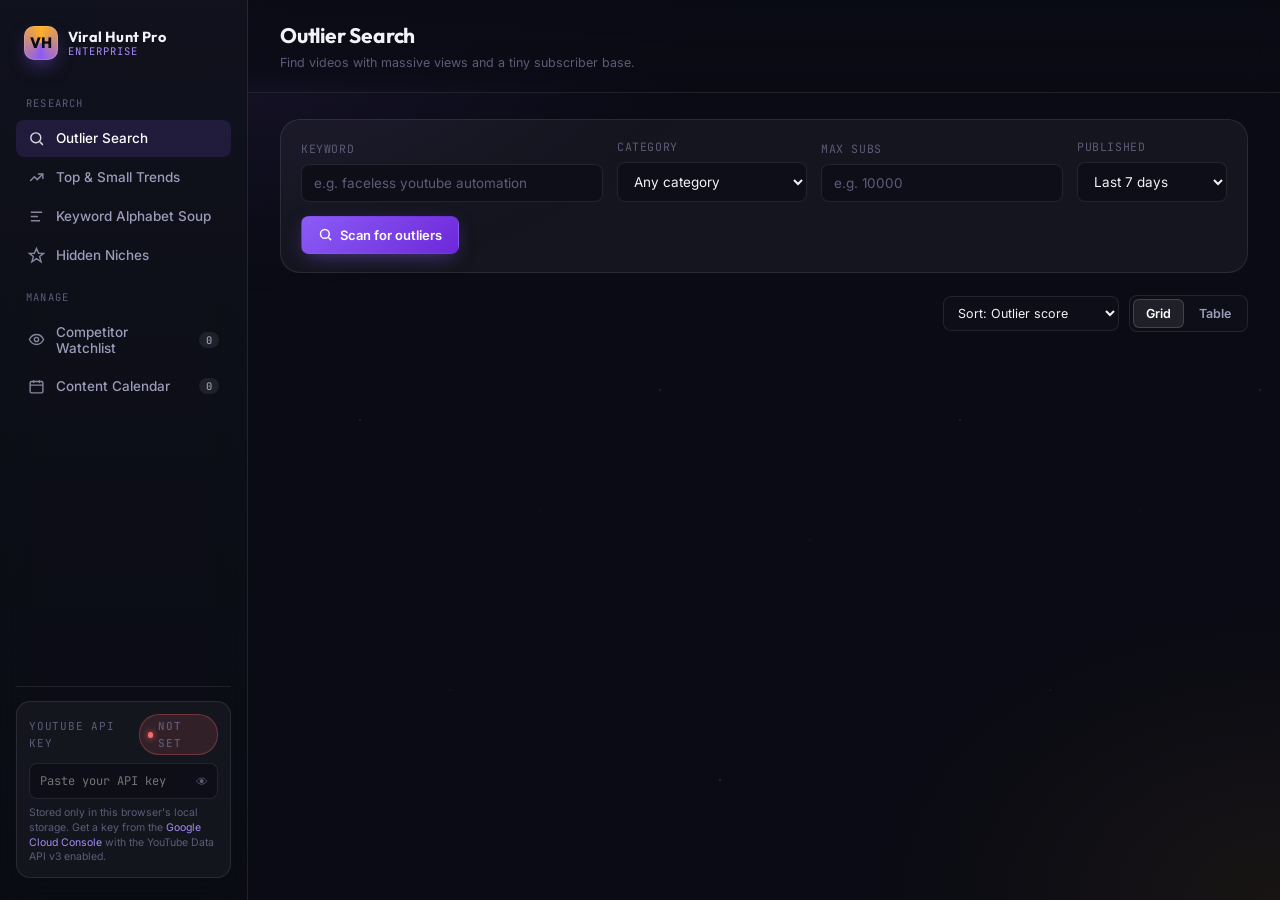
==== commit b3ad487c: "Update index.html" ====
--- a/index.html
+++ b/index.html
@@ -1,4380 +1,1919 @@
 <!DOCTYPE html>
 <html lang="en">
 <head>
-  <meta charset="UTF-8" />
-  <meta name="viewport" content="width=device-width, initial-scale=1.0" />
-  <meta name="color-scheme" content="dark" />
-  <title>Viral Hunt Pro — Enterprise Edition</title>
-
-  <!-- =========================================================
-       FONT IMPORTS
-       ========================================================= -->
-  <link rel="preconnect" href="https://fonts.googleapis.com" />
-  <link rel="preconnect" href="https://fonts.gstatic.com" crossorigin />
-  <link
-    href="https://fonts.googleapis.com/css2?family=Inter:wght@400;500;600;700;800&family=JetBrains+Mono:wght@500;600;700&display=swap"
-    rel="stylesheet"
-  />
-
-  <style>
-    /* =========================================================
-       01. ROOT / VARIABLES
-       ========================================================= */
-    :root {
-      --bg: #050711;
-      --bg-soft: #090c17;
-      --panel: rgba(13, 17, 30, 0.78);
-      --panel-solid: #101522;
-      --panel-2: rgba(18, 23, 40, 0.92);
-      --border: rgba(255, 255, 255, 0.08);
-      --border-strong: rgba(255, 255, 255, 0.14);
-
-      --text: #f5f7ff;
-      --muted: #8f99b2;
-      --muted-2: #667089;
-
-      --primary: #7c5cff;
-      --primary-2: #4e8cff;
-      --cyan: #27d9ff;
-      --green: #3fe28f;
-      --yellow: #ffd166;
-      --orange: #ff9d4d;
-      --red: #ff5577;
-      --pink: #fc63ba;
-
-      --shadow: 0 25px 80px rgba(0, 0, 0, 0.4);
-      --radius: 18px;
-      --radius-sm: 12px;
-
-      --transition: 180ms ease;
-      --sidebar-width: 270px;
-    }
-
-    /* =========================================================
-       02. GLOBAL RESET
-       ========================================================= */
-    * {
-      box-sizing: border-box;
-      margin: 0;
-      padding: 0;
-    }
-
-    html {
-      scroll-behavior: smooth;
-    }
-
-    body {
-      min-height: 100vh;
-      color: var(--text);
-      background:
-        radial-gradient(circle at 10% 0%, rgba(124, 92, 255, 0.12), transparent 30%),
-        radial-gradient(circle at 80% 10%, rgba(39, 217, 255, 0.08), transparent 25%),
-        radial-gradient(circle at 100% 80%, rgba(252, 99, 186, 0.06), transparent 30%),
-        var(--bg);
-      font-family: "Inter", sans-serif;
-      overflow-x: hidden;
-    }
-
-    body::before {
-      content: "";
-      position: fixed;
-      inset: 0;
-      pointer-events: none;
-      background-image:
-        linear-gradient(rgba(255, 255, 255, 0.018) 1px, transparent 1px),
-        linear-gradient(90deg, rgba(255, 255, 255, 0.018) 1px, transparent 1px);
-      background-size: 42px 42px;
-      mask-image: linear-gradient(to bottom, black, transparent);
-      z-index: -1;
-    }
-
-    button,
-    input,
-    select {
-      font: inherit;
-    }
-
-    button {
-      border: 0;
-      cursor: pointer;
-    }
-
-    a {
-      color: inherit;
-      text-decoration: none;
-    }
-
-    img {
-      max-width: 100%;
-      display: block;
-    }
-
-    .mono {
-      font-family: "JetBrains Mono", monospace;
-    }
-
-    /* =========================================================
-       03. APP SHELL
-       ========================================================= */
-    .app {
-      display: flex;
-      min-height: 100vh;
-    }
-
-    .sidebar {
-      width: var(--sidebar-width);
-      min-width: var(--sidebar-width);
-      position: fixed;
-      top: 0;
-      left: 0;
-      bottom: 0;
-      z-index: 50;
-      border-right: 1px solid var(--border);
-      background:
-        linear-gradient(180deg, rgba(13, 17, 30, 0.97), rgba(7, 9, 17, 0.98));
-      backdrop-filter: blur(25px);
-      -webkit-backdrop-filter: blur(25px);
-      padding: 22px 16px;
-      display: flex;
-      flex-direction: column;
-      box-shadow: 30px 0 70px rgba(0, 0, 0, 0.18);
-    }
-
-    .main {
-      margin-left: var(--sidebar-width);
-      width: calc(100% - var(--sidebar-width));
-      min-width: 0;
-    }
-
-    /* =========================================================
-       04. BRAND
-       ========================================================= */
-    .brand {
-      display: flex;
-      align-items: center;
-      gap: 12px;
-      padding: 6px 8px 22px;
-    }
-
-    .brand-logo {
-      width: 44px;
-      height: 44px;
-      display: grid;
-      place-items: center;
-      border-radius: 14px;
-      color: white;
-      font-weight: 800;
-      font-size: 18px;
-      background:
-        linear-gradient(135deg, var(--primary), var(--primary-2));
-      box-shadow:
-        0 10px 35px rgba(124, 92, 255, 0.4),
-        inset 0 1px rgba(255, 255, 255, 0.25);
-    }
-
-    .brand-title {
-      font-size: 16px;
-      font-weight: 800;
-      letter-spacing: -0.03em;
-    }
-
-    .brand-sub {
-      margin-top: 2px;
-      font-size: 10px;
-      color: var(--muted);
-      text-transform: uppercase;
-      letter-spacing: 0.16em;
-      font-weight: 700;
-    }
-
-    /* =========================================================
-       05. SIDEBAR NAV
-       ========================================================= */
-    .nav-label {
-      margin: 16px 10px 8px;
-      color: var(--muted-2);
-      text-transform: uppercase;
-      font-size: 10px;
-      font-weight: 800;
-      letter-spacing: 0.14em;
-    }
-
-    .nav {
-      display: grid;
-      gap: 6px;
-    }
-
-    .nav-btn {
-      width: 100%;
-      display: flex;
-      align-items: center;
-      gap: 11px;
-      padding: 12px 12px;
-      border-radius: 12px;
-      color: var(--muted);
-      background: transparent;
-      border: 1px solid transparent;
-      text-align: left;
-      transition: var(--transition);
-    }
-
-    .nav-btn:hover {
-      color: var(--text);
-      background: rgba(255, 255, 255, 0.04);
-      border-color: var(--border);
-      transform: translateX(2px);
-    }
-
-    .nav-btn.active {
-      color: white;
-      border-color: rgba(124, 92, 255, 0.22);
-      background:
-        linear-gradient(
-          90deg,
-          rgba(124, 92, 255, 0.2),
-          rgba(78, 140, 255, 0.06)
-        );
-      box-shadow: inset 3px 0 0 var(--primary);
-    }
-
-    .nav-icon {
-      width: 20px;
-      min-width: 20px;
-      text-align: center;
-      font-size: 15px;
-    }
-
-    .nav-text {
-      font-size: 13px;
-      font-weight: 600;
-    }
-
-    .nav-count {
-      margin-left: auto;
-      padding: 2px 7px;
-      font-size: 10px;
-      border-radius: 999px;
-      background: rgba(124, 92, 255, 0.12);
-      color: #c8c0ff;
-      display: none;
-    }
-
-    .sidebar-spacer {
-      flex: 1;
-    }
-
-    /* =========================================================
-       06. API PANEL
-       ========================================================= */
-    .api-panel {
-      padding: 14px;
-      border: 1px solid var(--border);
-      border-radius: 16px;
-      background: rgba(255, 255, 255, 0.025);
-    }
-
-    .api-title-row {
-      display: flex;
-      justify-content: space-between;
-      align-items: center;
-      gap: 10px;
-      margin-bottom: 10px;
-    }
-
-    .api-title {
-      font-size: 11px;
-      font-weight: 800;
-      text-transform: uppercase;
-      letter-spacing: 0.12em;
-    }
-
-    .api-status {
-      display: inline-flex;
-      align-items: center;
-      gap: 6px;
-      padding: 4px 8px;
-      border-radius: 999px;
-      font-size: 9px;
-      font-weight: 800;
-      text-transform: uppercase;
-      letter-spacing: 0.05em;
-      white-space: nowrap;
-    }
-
-    .api-status.red {
-      color: #ff8da2;
-      background: rgba(255, 85, 119, 0.1);
-      border: 1px solid rgba(255, 85, 119, 0.18);
-    }
-
-    .api-status.green {
-      color: #80ffc0;
-      background: rgba(63, 226, 143, 0.1);
-      border: 1px solid rgba(63, 226, 143, 0.18);
-    }
-
-    .status-dot {
-      width: 6px;
-      height: 6px;
-      border-radius: 50%;
-      background: currentColor;
-      box-shadow: 0 0 10px currentColor;
-    }
-
-    .api-input-wrap {
-      position: relative;
-    }
-
-    .api-input {
-      width: 100%;
-      padding: 10px 11px;
-      padding-right: 36px;
-      color: var(--text);
-      background: #080b14;
-      border: 1px solid var(--border);
-      border-radius: 10px;
-      outline: 0;
-      font-size: 11px;
-    }
-
-    .api-input:focus {
-      border-color: rgba(124, 92, 255, 0.5);
-      box-shadow: 0 0 0 3px rgba(124, 92, 255, 0.08);
-    }
-
-    .api-help {
-      margin-top: 8px;
-      color: var(--muted-2);
-      font-size: 9px;
-      line-height: 1.5;
-    }
-
-    /* =========================================================
-       07. MOBILE HEADER
-       ========================================================= */
-    .mobile-header {
-      display: none;
-      position: sticky;
-      top: 0;
-      z-index: 40;
-      padding: 12px;
-      border-bottom: 1px solid var(--border);
-      background: rgba(5, 7, 17, 0.82);
-      backdrop-filter: blur(20px);
-      -webkit-backdrop-filter: blur(20px);
-    }
-
-    .mobile-header-inner {
-      display: flex;
-      align-items: center;
-      justify-content: space-between;
-      gap: 10px;
-    }
-
-    .mobile-brand {
-      display: flex;
-      align-items: center;
-      gap: 10px;
-    }
-
-    .mobile-toggle {
-      width: 38px;
-      height: 38px;
-      border-radius: 11px;
-      background: rgba(255,255,255,0.05);
-      border: 1px solid var(--border);
-      color: white;
-    }
-
-    /* =========================================================
-       08. MAIN CONTENT
-       ========================================================= */
-    .content {
-      padding: 28px 30px 50px;
-      max-width: 1750px;
-      margin: 0 auto;
-    }
-
-    .page-head {
-      display: flex;
-      justify-content: space-between;
-      align-items: flex-start;
-      gap: 20px;
-      margin-bottom: 24px;
-    }
-
-    .eyebrow {
-      display: inline-flex;
-      align-items: center;
-      gap: 8px;
-      color: #a99dff;
-      font-size: 10px;
-      text-transform: uppercase;
-      letter-spacing: 0.16em;
-      font-weight: 800;
-      margin-bottom: 9px;
-    }
-
-    .eyebrow::before {
-      content: "";
-      width: 18px;
-      height: 1px;
-      background: linear-gradient(90deg, var(--primary), transparent);
-    }
-
-    .page-title {
-      font-size: clamp(25px, 3vw, 42px);
-      line-height: 1.04;
-      letter-spacing: -0.045em;
-      font-weight: 800;
-    }
-
-    .page-desc {
-      max-width: 750px;
-      margin-top: 10px;
-      color: var(--muted);
-      font-size: 13px;
-      line-height: 1.7;
-    }
-
-    .head-actions {
-      display: flex;
-      gap: 8px;
-      flex-wrap: wrap;
-      justify-content: flex-end;
-    }
-
-    /* =========================================================
-       09. TOP STATUS STRIP
-       ========================================================= */
-    .status-strip {
-      display: grid;
-      grid-template-columns: repeat(4, minmax(0, 1fr));
-      gap: 12px;
-      margin-bottom: 20px;
-    }
-
-    .stat-box {
-      min-height: 91px;
-      border: 1px solid var(--border);
-      border-radius: 16px;
-      background:
-        linear-gradient(180deg, rgba(255,255,255,0.035), rgba(255,255,255,0.015));
-      padding: 15px;
-      position: relative;
-      overflow: hidden;
-    }
-
-    .stat-box::after {
-      content: "";
-      position: absolute;
-      width: 110px;
-      height: 110px;
-      border-radius: 50%;
-      top: -70px;
-      right: -50px;
-      background: radial-gradient(circle, rgba(124, 92, 255, 0.14), transparent 66%);
-      pointer-events: none;
-    }
-
-    .stat-label {
-      color: var(--muted-2);
-      text-transform: uppercase;
-      font-size: 9px;
-      letter-spacing: 0.12em;
-      font-weight: 800;
-    }
-
-    .stat-value {
-      margin-top: 7px;
-      font-family: "JetBrains Mono", monospace;
-      font-size: 21px;
-      font-weight: 700;
-    }
-
-    .stat-meta {
-      margin-top: 4px;
-      font-size: 10px;
-      color: var(--muted);
-    }
-
-    /* =========================================================
-       10. CARD / PANEL
-       ========================================================= */
-    .panel {
-      border: 1px solid var(--border);
-      border-radius: var(--radius);
-      background:
-        linear-gradient(180deg, rgba(16, 21, 34, 0.82), rgba(8, 11, 20, 0.86));
-      box-shadow: var(--shadow);
-      overflow: hidden;
-    }
-
-    .panel-head {
-      padding: 18px 20px;
-      border-bottom: 1px solid var(--border);
-      display: flex;
-      align-items: center;
-      justify-content: space-between;
-      gap: 15px;
-      flex-wrap: wrap;
-    }
-
-    .panel-title {
-      font-size: 14px;
-      font-weight: 750;
-      letter-spacing: -0.02em;
-    }
-
-    .panel-subtitle {
-      margin-top: 4px;
-      color: var(--muted);
-      font-size: 11px;
-    }
-
-    .panel-body {
-      padding: 20px;
-    }
-
-    /* =========================================================
-       11. FORM CONTROLS
-       ========================================================= */
-    .form-grid {
-      display: grid;
-      grid-template-columns: 1.9fr 1fr 0.9fr 1fr auto;
-      gap: 10px;
-      align-items: end;
-    }
-
-    .field {
-      min-width: 0;
-    }
-
-    .field-label {
-      margin-bottom: 7px;
-      display: block;
-      color: var(--muted-2);
-      font-size: 9px;
-      text-transform: uppercase;
-      letter-spacing: 0.12em;
-      font-weight: 800;
-    }
-
-    .control,
-    .search-control {
-      width: 100%;
-      min-height: 42px;
-      padding: 10px 12px;
-      color: var(--text);
-      background: #090c15;
-      border: 1px solid var(--border);
-      border-radius: 11px;
-      outline: 0;
-      font-size: 12px;
-      transition: var(--transition);
-    }
-
-    .control:focus,
-    .search-control:focus {
-      border-color: rgba(124, 92, 255, 0.5);
-      box-shadow: 0 0 0 3px rgba(124, 92, 255, 0.08);
-    }
-
-    select.control {
-      cursor: pointer;
-      appearance: auto;
-    }
-
-    .button {
-      min-height: 42px;
-      padding: 10px 14px;
-      border-radius: 11px;
-      border: 1px solid var(--border);
-      background: rgba(255,255,255,0.05);
-      color: var(--text);
-      font-size: 11px;
-      font-weight: 800;
-      display: inline-flex;
-      align-items: center;
-      justify-content: center;
-      gap: 7px;
-      transition: var(--transition);
-      white-space: nowrap;
-    }
-
-    .button:hover {
-      border-color: var(--border-strong);
-      transform: translateY(-1px);
-      background: rgba(255,255,255,0.075);
-    }
-
-    .button:disabled {
-      opacity: 0.5;
-      pointer-events: none;
-    }
-
-    .button-primary {
-      color: white;
-      border-color: rgba(124, 92, 255, 0.34);
-      background:
-        linear-gradient(135deg, rgba(124, 92, 255, 0.88), rgba(78, 140, 255, 0.82));
-      box-shadow: 0 12px 28px rgba(91, 78, 255, 0.22);
-    }
-
-    .button-primary:hover {
-      box-shadow: 0 15px 32px rgba(91, 78, 255, 0.3);
-    }
-
-    .button-success {
-      color: #b9ffdc;
-      border-color: rgba(63, 226, 143, 0.24);
-      background: rgba(63, 226, 143, 0.08);
-    }
-
-    .button-danger {
-      color: #ffb7c6;
-      border-color: rgba(255, 85, 119, 0.24);
-      background: rgba(255, 85, 119, 0.08);
-    }
-
-    .button-ghost {
-      background: transparent;
-    }
-
-    /* =========================================================
-       12. RESULTS TOOLBAR
-       ========================================================= */
-    .results-toolbar {
-      margin-top: 20px;
-      display: flex;
-      justify-content: space-between;
-      align-items: center;
-      gap: 12px;
-      flex-wrap: wrap;
-    }
-
-    .results-info {
-      color: var(--muted);
-      font-size: 11px;
-    }
-
-    .results-info strong {
-      color: var(--text);
-    }
-
-    .toolbar-right {
-      display: flex;
-      gap: 7px;
-      align-items: center;
-      flex-wrap: wrap;
-    }
-
-    .view-switcher {
-      display: flex;
-      border: 1px solid var(--border);
-      border-radius: 10px;
-      overflow: hidden;
-    }
-
-    .view-btn {
-      min-height: 34px;
-      min-width: 42px;
-      color: var(--muted);
-      background: #080b14;
-      font-size: 13px;
-      transition: var(--transition);
-    }
-
-    .view-btn + .view-btn {
-      border-left: 1px solid var(--border);
-    }
-
-    .view-btn.active {
-      color: white;
-      background: rgba(124, 92, 255, 0.16);
-    }
-
-    /* =========================================================
-       13. VIDEO GRID
-       ========================================================= */
-    .results-grid {
-      margin-top: 14px;
-      display: grid;
-      grid-template-columns: repeat(3, minmax(0, 1fr));
-      gap: 14px;
-    }
-
-    .video-card {
-      border: 1px solid var(--border);
-      border-radius: 15px;
-      overflow: hidden;
-      background:
-        linear-gradient(180deg, rgba(18, 23, 40, 0.84), rgba(9, 12, 20, 0.95));
-      transition: var(--transition);
-      min-width: 0;
-    }
-
-    .video-card:hover {
-      border-color: rgba(124, 92, 255, 0.28);
-      transform: translateY(-2px);
-      box-shadow: 0 17px 45px rgba(0,0,0,0.26);
-    }
-
-    .thumb-wrap {
-      position: relative;
-      aspect-ratio: 16 / 9;
-      overflow: hidden;
-      background: #070910;
-    }
-
-    .thumb-wrap img {
-      width: 100%;
-      height: 100%;
-      object-fit: cover;
-      transition: transform 450ms ease;
-    }
-
-    .video-card:hover .thumb-wrap img {
-      transform: scale(1.025);
-    }
-
-    .thumb-overlay {
-      position: absolute;
-      inset: 0;
-      background:
-        linear-gradient(180deg, transparent 44%, rgba(0,0,0,0.78));
-    }
-
-    .duration-pill {
-      position: absolute;
-      right: 8px;
-      bottom: 8px;
-      padding: 4px 6px;
-      border-radius: 6px;
-      color: white;
-      background: rgba(0,0,0,0.73);
-      font-size: 10px;
-      font-weight: 700;
-      backdrop-filter: blur(7px);
-    }
-
-    .outlier-pill {
-      position: absolute;
-      top: 8px;
-      left: 8px;
-      padding: 5px 8px;
-      border-radius: 999px;
-      color: white;
-      font-size: 9px;
-      font-weight: 800;
-      background: linear-gradient(135deg, rgba(124, 92, 255, 0.9), rgba(252, 99, 186, 0.85));
-      box-shadow: 0 8px 18px rgba(124, 92, 255, 0.3);
-    }
-
-    .card-body {
-      padding: 13px;
-    }
-
-    .video-title {
-      font-size: 12px;
-      line-height: 1.45;
-      font-weight: 700;
-      display: -webkit-box;
-      -webkit-line-clamp: 2;
-      -webkit-box-orient: vertical;
-      overflow: hidden;
-    }
-
-    .channel-name {
-      margin-top: 8px;
-      color: #b8c1d8;
-      font-size: 10px;
-      white-space: nowrap;
-      overflow: hidden;
-      text-overflow: ellipsis;
-    }
-
-    .metric-row {
-      display: grid;
-      grid-template-columns: repeat(3, minmax(0, 1fr));
-      gap: 6px;
-      margin-top: 12px;
-    }
-
-    .metric {
-      padding: 8px;
-      border-radius: 9px;
-      background: rgba(255, 255, 255, 0.03);
-      border: 1px solid rgba(255,255,255,0.05);
-      min-width: 0;
-    }
-
-    .metric-label {
-      color: var(--muted-2);
-      font-size: 8px;
-      text-transform: uppercase;
-      letter-spacing: 0.08em;
-      font-weight: 800;
-    }
-
-    .metric-value {
-      margin-top: 4px;
-      color: white;
-      font-size: 10px;
-      font-family: "JetBrains Mono", monospace;
-      font-weight: 700;
-      white-space: nowrap;
-      overflow: hidden;
-      text-overflow: ellipsis;
-    }
-
-    .metric-value.hot {
-      color: #b8f7d3;
-    }
-
-    .metric-value.warn {
-      color: #ffe09d;
-    }
-
-    .card-actions {
-      margin-top: 11px;
-      display: flex;
-      gap: 6px;
-    }
-
-    .card-actions .button {
-      flex: 1;
-      min-height: 35px;
-      padding: 7px 8px;
-      font-size: 9px;
-    }
-
-    /* =========================================================
-       14. TABLE VIEW
-       ========================================================= */
-    .table-wrap {
-      display: none;
-      margin-top: 14px;
-      overflow: auto;
-      border: 1px solid var(--border);
-      border-radius: 15px;
-      background: rgba(10, 13, 22, 0.72);
-    }
-
-    .table-wrap.active {
-      display: block;
-    }
-
-    .data-table {
-      width: 100%;
-      border-collapse: collapse;
-      min-width: 980px;
-    }
-
-    .data-table th {
-      position: sticky;
-      top: 0;
-      z-index: 1;
-      text-align: left;
-      color: var(--muted-2);
-      background: #0b0f19;
-      border-bottom: 1px solid var(--border);
-      padding: 11px 12px;
-      text-transform: uppercase;
-      font-size: 8px;
-      letter-spacing: 0.1em;
-      font-weight: 800;
-    }
-
-    .data-table td {
-      padding: 11px 12px;
-      border-bottom: 1px solid rgba(255,255,255,0.04);
-      color: #dbe1f2;
-      font-size: 10px;
-      vertical-align: middle;
-    }
-
-    .data-table tr:hover td {
-      background: rgba(255,255,255,0.018);
-    }
-
-    .table-video {
-      display: flex;
-      align-items: center;
-      gap: 10px;
-      min-width: 290px;
-    }
-
-    .table-thumb {
-      width: 90px;
-      aspect-ratio: 16 / 9;
-      object-fit: cover;
-      border-radius: 7px;
-      flex: 0 0 auto;
-    }
-
-    .table-title {
-      max-width: 250px;
-      line-height: 1.45;
-      font-weight: 700;
-    }
-
-    .table-sub {
-      margin-top: 4px;
-      color: var(--muted-2);
-      font-size: 9px;
-    }
-
-    /* =========================================================
-       15. EMPTY STATE
-       ========================================================= */
-    .empty-state {
-      margin-top: 14px;
-      min-height: 260px;
-      display: none;
-      place-items: center;
-      border: 1px dashed rgba(255,255,255,0.09);
-      border-radius: 15px;
-      padding: 30px;
-      text-align: center;
-      background: rgba(255,255,255,0.018);
-    }
-
-    .empty-state.active {
-      display: grid;
-    }
-
-    .empty-icon {
-      width: 62px;
-      height: 62px;
-      margin: 0 auto 14px;
-      display: grid;
-      place-items: center;
-      border-radius: 18px;
-      background: rgba(124,92,255,0.1);
-      border: 1px solid rgba(124,92,255,0.17);
-      font-size: 26px;
-    }
-
-    .empty-title {
-      font-size: 15px;
-      font-weight: 800;
-    }
-
-    .empty-text {
-      max-width: 490px;
-      margin: 7px auto 0;
-      color: var(--muted);
-      font-size: 11px;
-      line-height: 1.6;
-    }
-
-    /* =========================================================
-       16. SKELETON
-       ========================================================= */
-    .skeleton-grid {
-      display: none;
-      grid-template-columns: repeat(3, minmax(0, 1fr));
-      gap: 14px;
-      margin-top: 14px;
-    }
-
-    .skeleton-grid.active {
-      display: grid;
-    }
-
-    .skeleton-card {
-      overflow: hidden;
-      border: 1px solid var(--border);
-      border-radius: 15px;
-      background: rgba(255,255,255,0.025);
-    }
-
-    .skeleton {
-      background:
-        linear-gradient(
-          90deg,
-          rgba(255,255,255,0.03) 25%,
-          rgba(255,255,255,0.065) 40%,
-          rgba(255,255,255,0.03) 55%
-        );
-      background-size: 250% 100%;
-      animation: shimmer 1.5s linear infinite;
-    }
-
-    .skeleton-thumb {
-      aspect-ratio: 16 / 9;
-    }
-
-    .skeleton-line {
-      height: 9px;
-      border-radius: 8px;
-      margin-top: 12px;
-    }
-
-    .skeleton-body {
-      padding: 14px;
-    }
-
-    @keyframes shimmer {
-      0% {
-        background-position: 250% 0;
-      }
-      100% {
-        background-position: -250% 0;
-      }
-    }
-
-    /* =========================================================
-       17. TREND / SPECIAL VIEWS
-       ========================================================= */
-    .filter-row {
-      display: flex;
-      gap: 8px;
-      align-items: end;
-      flex-wrap: wrap;
-    }
-
-    .filter-row .field {
-      min-width: 180px;
-    }
-
-    .trends-layout {
-      display: grid;
-      grid-template-columns: minmax(0, 1fr);
-      gap: 18px;
-    }
-
-    .trend-controls {
-      display: flex;
-      gap: 8px;
-      align-items: flex-end;
-      flex-wrap: wrap;
-    }
-
-    .pill {
-      display: inline-flex;
-      align-items: center;
-      gap: 6px;
-      padding: 6px 9px;
-      border-radius: 999px;
-      background: rgba(255,255,255,0.04);
-      border: 1px solid var(--border);
-      color: var(--muted);
-      font-size: 9px;
-      font-weight: 700;
-    }
-
-    .pill.green {
-      color: #9fffc7;
-      border-color: rgba(63, 226, 143, 0.18);
-      background: rgba(63, 226, 143, 0.06);
-    }
-
-    .pill.purple {
-      color: #cbc1ff;
-      border-color: rgba(124, 92, 255, 0.18);
-      background: rgba(124, 92, 255, 0.06);
-    }
-
-    /* =========================================================
-       18. KEYWORD SOUP
-       ========================================================= */
-    .keyword-wrap {
-      margin-top: 18px;
-    }
-
-    .keyword-stats {
-      display: flex;
-      gap: 10px;
-      flex-wrap: wrap;
-    }
-
-    .keyword-cloud {
-      margin-top: 14px;
-      display: flex;
-      flex-wrap: wrap;
-      gap: 8px;
-    }
-
-    .keyword-chip {
-      display: inline-flex;
-      align-items: center;
-      gap: 6px;
-      padding: 8px 10px;
-      border-radius: 999px;
-      border: 1px solid rgba(124,92,255,0.15);
-      background: rgba(124,92,255,0.055);
-      color: #d9d2ff;
-      font-size: 10px;
-      line-height: 1;
-      transition: var(--transition);
-    }
-
-    .keyword-chip:hover {
-      transform: translateY(-1px);
-      color: white;
-      border-color: rgba(124,92,255,0.3);
-      background: rgba(124,92,255,0.11);
-    }
-
-    .keyword-chip small {
-      color: var(--muted-2);
-      font-size: 8px;
-    }
-
-    /* =========================================================
-       19. HIDDEN NICHES
-       ========================================================= */
-    .niche-grid {
-      display: grid;
-      grid-template-columns: repeat(2, minmax(0, 1fr));
-      gap: 14px;
-    }
-
-    .niche-card {
-      border: 1px solid var(--border);
-      border-radius: 15px;
-      padding: 16px;
-      background:
-        linear-gradient(180deg, rgba(255,255,255,0.03), rgba(255,255,255,0.015));
-    }
-
-    .niche-head {
-      display: flex;
-      justify-content: space-between;
-      align-items: flex-start;
-      gap: 10px;
-      margin-bottom: 12px;
-    }
-
-    .niche-name {
-      font-size: 13px;
-      font-weight: 800;
-    }
-
-    .niche-description {
-      margin-top: 4px;
-      color: var(--muted);
-      font-size: 10px;
-      line-height: 1.55;
-    }
-
-    .topic-list {
-      display: grid;
-      gap: 7px;
-    }
-
-    .topic-row {
-      display: flex;
-      align-items: center;
-      gap: 8px;
-      padding: 9px;
-      border: 1px solid rgba(255,255,255,0.05);
-      border-radius: 10px;
-      background: rgba(255,255,255,0.018);
-    }
-
-    .topic-text {
-      flex: 1;
-      font-size: 10px;
-      line-height: 1.45;
-      color: #dce2f2;
-    }
-
-    .topic-hunt {
-      min-height: 30px;
-      padding: 7px 9px;
-      font-size: 9px;
-      flex: 0 0 auto;
-    }
-
-    /* =========================================================
-       20. WATCHLIST
-       ========================================================= */
-    .watch-input-row {
-      display: grid;
-      grid-template-columns: 1fr auto;
-      gap: 8px;
-    }
-
-    .watch-list {
-      margin-top: 13px;
-      display: grid;
-      gap: 8px;
-    }
-
-    .watch-item {
-      display: flex;
-      align-items: center;
-      gap: 8px;
-      padding: 10px;
-      border: 1px solid var(--border);
-      border-radius: 11px;
-      background: rgba(255,255,255,0.025);
-    }
-
-    .watch-id {
-      flex: 1;
-      font-family: "JetBrains Mono", monospace;
-      font-size: 10px;
-      color: #d3d9e8;
-      overflow: hidden;
-      text-overflow: ellipsis;
-    }
-
-    /* =========================================================
-       21. CALENDAR
-       ========================================================= */
-    .saved-grid {
-      display: grid;
-      grid-template-columns: repeat(3, minmax(0, 1fr));
-      gap: 14px;
-    }
-
-    .saved-actions {
-      display: flex;
-      gap: 8px;
-      flex-wrap: wrap;
-      justify-content: flex-end;
-    }
-
-    /* =========================================================
-       22. TOASTS
-       ========================================================= */
-    .toast-container {
-      position: fixed;
-      right: 18px;
-      bottom: 18px;
-      z-index: 200;
-      display: grid;
-      gap: 8px;
-      width: min(360px, calc(100vw - 36px));
-    }
-
-    .toast {
-      padding: 12px 13px;
-      border-radius: 13px;
-      border: 1px solid var(--border);
-      background: rgba(12, 16, 28, 0.94);
-      box-shadow: 0 18px 50px rgba(0,0,0,0.38);
-      backdrop-filter: blur(18px);
-      -webkit-backdrop-filter: blur(18px);
-      display: flex;
-      align-items: flex-start;
-      gap: 10px;
-      animation: toastIn 220ms ease both;
-    }
-
-    .toast.success {
-      border-color: rgba(63, 226, 143, 0.22);
-    }
-
-    .toast.error {
-      border-color: rgba(255, 85, 119, 0.22);
-    }
-
-    .toast.info {
-      border-color: rgba(39, 217, 255, 0.22);
-    }
-
-    .toast-icon {
-      width: 24px;
-      height: 24px;
-      display: grid;
-      place-items: center;
-      border-radius: 7px;
-      background: rgba(255,255,255,0.05);
-      flex: 0 0 auto;
-      font-size: 12px;
-    }
-
-    .toast-title {
-      font-size: 10px;
-      font-weight: 800;
-    }
-
-    .toast-message {
-      margin-top: 3px;
-      color: var(--muted);
-      font-size: 10px;
-      line-height: 1.45;
-    }
-
-    @keyframes toastIn {
-      from {
-        opacity: 0;
-        transform: translateY(8px) scale(0.98);
-      }
-      to {
-        opacity: 1;
-        transform: translateY(0) scale(1);
-      }
-    }
-
-    /* =========================================================
-       23. MODAL
-       ========================================================= */
-    .modal-backdrop {
-      display: none;
-      position: fixed;
-      inset: 0;
-      z-index: 150;
-      padding: 30px;
-      align-items: center;
-      justify-content: center;
-      background: rgba(0,0,0,0.72);
-      backdrop-filter: blur(10px);
-      -webkit-backdrop-filter: blur(10px);
-    }
-
-    .modal-backdrop.active {
-      display: flex;
-    }
-
-    .modal {
-      width: min(860px, 100%);
-      max-height: min(90vh, 880px);
-      overflow: auto;
-      border-radius: 20px;
-      border: 1px solid var(--border-strong);
-      background:
-        linear-gradient(180deg, rgba(17, 22, 37, 0.98), rgba(8, 11, 20, 0.99));
-      box-shadow: 0 40px 100px rgba(0,0,0,0.55);
-    }
-
-    .modal-head {
-      position: sticky;
-      top: 0;
-      z-index: 2;
-      display: flex;
-      justify-content: space-between;
-      align-items: center;
-      gap: 12px;
-      padding: 17px 19px;
-      border-bottom: 1px solid var(--border);
-      background: rgba(10, 14, 24, 0.94);
-      backdrop-filter: blur(12px);
-    }
-
-    .modal-title {
-      font-size: 13px;
-      font-weight: 800;
-    }
-
-    .modal-close {
-      width: 32px;
-      height: 32px;
-      border-radius: 9px;
-      color: var(--muted);
-      background: rgba(255,255,255,0.04);
-      border: 1px solid var(--border);
-    }
-
-    .modal-body {
-      padding: 19px;
-    }
-
-    .spy-grid {
-      display: grid;
-      grid-template-columns: 1fr 1fr;
-      gap: 10px;
-    }
-
-    .spy-field {
-      padding: 12px;
-      border: 1px solid var(--border);
-      border-radius: 12px;
-      background: rgba(255,255,255,0.022);
-    }
-
-    .spy-field.full {
-      grid-column: 1 / -1;
-    }
-
-    .spy-label {
-      color: var(--muted-2);
-      font-size: 8px;
-      text-transform: uppercase;
-      letter-spacing: 0.1em;
-      font-weight: 800;
-    }
-
-    .spy-value {
-      margin-top: 7px;
-      color: #dfe4f1;
-      font-size: 10px;
-      line-height: 1.6;
-      white-space: pre-wrap;
-      word-break: break-word;
-    }
-
-    .tags {
-      margin-top: 8px;
-      display: flex;
-      gap: 6px;
-      flex-wrap: wrap;
-    }
-
-    .tag {
-      padding: 6px 8px;
-      border-radius: 999px;
-      border: 1px solid rgba(39,217,255,0.15);
-      color: #9deeff;
-      background: rgba(39,217,255,0.05);
-      font-size: 9px;
-    }
-
-    /* =========================================================
-       24. PAGES
-       ========================================================= */
-    .page {
-      display: none;
-    }
-
-    .page.active {
-      display: block;
-    }
-
-    .section-gap {
-      margin-top: 18px;
-    }
-
-    /* =========================================================
-       25. MOBILE RESPONSIVE
-       ========================================================= */
-    @media (max-width: 1180px) {
-      .form-grid {
-        grid-template-columns: 1fr 1fr 1fr;
-      }
-
-      .form-grid .keyword-field {
-        grid-column: 1 / -1;
-      }
-
-      .results-grid,
-      .saved-grid {
-        grid-template-columns: repeat(2, minmax(0, 1fr));
-      }
-
-      .status-strip {
-        grid-template-columns: repeat(2, minmax(0, 1fr));
-      }
-    }
-
-    @media (max-width: 900px) {
-      .sidebar {
-        transform: translateX(-105%);
-        transition: transform 220ms ease;
-      }
-
-      .sidebar.open {
-        transform: translateX(0);
-      }
-
-      .main {
-        width: 100%;
-        margin-left: 0;
-      }
-
-      .mobile-header {
-        display: block;
-      }
-
-      .content {
-        padding: 20px 15px 40px;
-      }
-
-      .niche-grid {
-        grid-template-columns: 1fr;
-      }
-
-      .skeleton-grid {
-        grid-template-columns: repeat(2, minmax(0, 1fr));
-      }
-
-      .page-head {
-        flex-direction: column;
-      }
-
-      .head-actions {
-        justify-content: flex-start;
-      }
-    }
-
-    @media (max-width: 620px) {
-      .form-grid {
-        grid-template-columns: 1fr;
-      }
-
-      .form-grid .keyword-field {
-        grid-column: auto;
-      }
-
-      .results-grid,
-      .saved-grid,
-      .skeleton-grid {
-        grid-template-columns: 1fr;
-      }
-
-      .status-strip {
-        grid-template-columns: 1fr 1fr;
-      }
-
-      .spy-grid {
-        grid-template-columns: 1fr;
-      }
-
-      .spy-field.full {
-        grid-column: auto;
-      }
-
-      .modal-backdrop {
-        padding: 10px;
-      }
-
-      .page-title {
-        font-size: 29px;
-      }
-    }
-  </style>
+<meta charset="UTF-8">
+<meta name="viewport" content="width=device-width, initial-scale=1.0">
+<title>Viral Hunt Pro — Enterprise Edition</title>
+<link rel="preconnect" href="https://fonts.googleapis.com">
+<link rel="preconnect" href="https://fonts.gstatic.com" crossorigin>
+<link href="https://fonts.googleapis.com/css2?family=Outfit:wght@400;500;600;700;800&family=Inter:wght@400;500;600;700&family=JetBrains+Mono:wght@400;500;600&display=swap" rel="stylesheet">
+<style>
+/* ==========================================================================
+   VIRAL HUNT PRO — DESIGN SYSTEM
+   Concept: "Signal in the noise." Outlier hunting is a survey instrument —
+   scanning a dark field for rare bright signals against background static.
+   Palette: deep-space base, violet "signal" accent, amber "velocity" accent.
+   Display face: Outfit (numbers/headings). Body: Inter. Data: JetBrains Mono.
+   Signature element: the rotating "signal ring" behind an Outlier Score.
+   ========================================================================== */
+
+:root{
+  --bg:            #0A0B14;
+  --bg-elevated:   #10121C;
+  --bg-inset:      #0D0E17;
+  --panel:         rgba(255,255,255,0.045);
+  --panel-hover:   rgba(255,255,255,0.075);
+  --panel-border:  rgba(255,255,255,0.09);
+  --panel-border-strong: rgba(255,255,255,0.16);
+
+  --text-primary:  #F2F2F8;
+  --text-secondary:#9C9CB8;
+  --text-tertiary: #5C5C78;
+
+  --signal:        #8B5CF6;
+  --signal-bright: #A78BFA;
+  --signal-soft:   rgba(139,92,246,0.14);
+  --signal-border: rgba(139,92,246,0.4);
+
+  --heat:          #FFB020;
+  --heat-soft:     rgba(255,176,32,0.14);
+
+  --danger:        #FB6B6B;
+  --danger-soft:   rgba(251,107,107,0.13);
+  --success:       #34D399;
+  --success-soft:  rgba(52,211,153,0.13);
+  --info:          #60A5FA;
+
+  --font-display:  'Outfit', sans-serif;
+  --font-body:     'Inter', sans-serif;
+  --font-mono:     'JetBrains Mono', monospace;
+
+  --radius-sm: 8px;
+  --radius-md: 14px;
+  --radius-lg: 20px;
+  --sidebar-w: 248px;
+}
+
+*{ box-sizing:border-box; margin:0; padding:0; }
+html{ color-scheme: dark; }
+
+body{
+  background: var(--bg);
+  color: var(--text-primary);
+  font-family: var(--font-body);
+  font-size: 14px;
+  line-height: 1.5;
+  min-height: 100vh;
+  position: relative;
+  overflow-x: hidden;
+}
+
+/* faint telemetry starfield — restrained, fixed, non-interactive */
+body::before{
+  content:"";
+  position: fixed; inset: 0;
+  background:
+    radial-gradient(1.5px 1.5px at 20% 30%, rgba(255,255,255,0.35), transparent),
+    radial-gradient(1px 1px at 75% 15%, rgba(255,255,255,0.25), transparent),
+    radial-gradient(1.5px 1.5px at 60% 70%, rgba(255,255,255,0.3), transparent),
+    radial-gradient(1px 1px at 90% 85%, rgba(255,255,255,0.2), transparent),
+    radial-gradient(1px 1px at 35% 90%, rgba(255,255,255,0.22), transparent),
+    radial-gradient(1.5px 1.5px at 10% 65%, rgba(255,255,255,0.28), transparent);
+  background-repeat: repeat;
+  background-size: 600px 600px;
+  opacity:0.5;
+  pointer-events:none;
+  z-index:0;
+}
+body::after{
+  content:"";
+  position:fixed; inset:0;
+  background: radial-gradient(ellipse 900px 500px at 15% 0%, rgba(139,92,246,0.10), transparent 60%),
+              radial-gradient(ellipse 700px 500px at 100% 100%, rgba(255,176,32,0.06), transparent 60%);
+  pointer-events:none;
+  z-index:0;
+}
+
+::selection{ background: var(--signal-soft); color: var(--text-primary); }
+
+a{ color:inherit; }
+button{ font-family:inherit; cursor:pointer; }
+input, select, textarea{ font-family:inherit; }
+
+::-webkit-scrollbar{ width:10px; height:10px; }
+::-webkit-scrollbar-track{ background:transparent; }
+::-webkit-scrollbar-thumb{ background: rgba(255,255,255,0.12); border-radius:10px; }
+::-webkit-scrollbar-thumb:hover{ background: rgba(255,255,255,0.2); }
+
+:focus-visible{
+  outline: 2px solid var(--signal-bright);
+  outline-offset: 2px;
+  border-radius: 4px;
+}
+
+/* ---------- App shell ---------- */
+#app{
+  display:flex;
+  min-height:100vh;
+  position:relative;
+  z-index:1;
+}
+
+/* ---------- Sidebar ---------- */
+.sidebar{
+  width: var(--sidebar-w);
+  flex-shrink:0;
+  background: linear-gradient(180deg, rgba(16,18,28,0.9), rgba(10,11,20,0.9));
+  border-right: 1px solid var(--panel-border);
+  backdrop-filter: blur(20px);
+  display:flex;
+  flex-direction:column;
+  height:100vh;
+  position:sticky;
+  top:0;
+  padding: 22px 16px;
+}
+
+.brand{
+  display:flex;
+  align-items:center;
+  gap:10px;
+  padding: 4px 8px 22px 8px;
+}
+.brand-mark{
+  width:34px; height:34px; border-radius:10px;
+  background: conic-gradient(from 180deg, var(--signal), var(--heat), var(--signal));
+  display:flex; align-items:center; justify-content:center;
+  font-family: var(--font-display); font-weight:800; font-size:15px;
+  color:#0A0B14;
+  box-shadow: 0 0 0 1px rgba(255,255,255,0.15) inset, 0 8px 20px -6px rgba(139,92,246,0.6);
+}
+.brand-text{ display:flex; flex-direction:column; line-height:1.2; }
+.brand-text .name{ font-family: var(--font-display); font-weight:700; font-size:14.5px; letter-spacing:0.2px; }
+.brand-text .tier{ font-size:10.5px; color: var(--signal-bright); font-family: var(--font-mono); letter-spacing:1px; text-transform:uppercase; }
+
+.nav{ display:flex; flex-direction:column; gap:2px; flex:1; overflow-y:auto; }
+.nav-label{
+  font-size:10.5px; text-transform:uppercase; letter-spacing:1.2px;
+  color: var(--text-tertiary); padding: 14px 10px 6px;
+  font-family: var(--font-mono);
+}
+.nav-btn{
+  display:flex; align-items:center; gap:11px;
+  padding:10px 12px;
+  border:none; background:transparent; color: var(--text-secondary);
+  border-radius: var(--radius-sm);
+  text-align:left; font-size:13.5px; font-weight:500;
+  transition: background 0.15s ease, color 0.15s ease;
+  position:relative;
+}
+.nav-btn .ico{ width:17px; height:17px; flex-shrink:0; opacity:0.85; }
+.nav-btn:hover{ background: var(--panel-hover); color: var(--text-primary); }
+.nav-btn.active{
+  background: var(--signal-soft);
+  color: #fff;
+}
+.nav-btn.active::before{
+  content:"";
+  position:absolute; left:-16px; top:50%; transform:translateY(-50%);
+  width:3px; height:18px; border-radius:3px;
+  background: linear-gradient(180deg, var(--signal-bright), var(--heat));
+}
+.nav-btn .count{
+  margin-left:auto; font-family:var(--font-mono); font-size:10.5px;
+  background: rgba(255,255,255,0.08); padding:1px 7px; border-radius:20px;
+  color: var(--text-secondary);
+}
+
+.sidebar-footer{ padding-top:14px; border-top:1px solid var(--panel-border); margin-top:10px; }
+.apikey-box{
+  background: var(--panel);
+  border:1px solid var(--panel-border);
+  border-radius: var(--radius-md);
+  padding:12px;
+}
+.apikey-label{
+  display:flex; align-items:center; justify-content:space-between;
+  margin-bottom:8px;
+}
+.apikey-label span{ font-size:11px; color: var(--text-tertiary); text-transform:uppercase; letter-spacing:0.8px; font-family:var(--font-mono); }
+.badge{
+  display:inline-flex; align-items:center; gap:5px;
+  font-size:10.5px; font-family:var(--font-mono); font-weight:500;
+  padding:3px 8px; border-radius:20px;
+  border:1px solid transparent;
+}
+.badge-dot{ width:6px; height:6px; border-radius:50%; }
+.badge.red{ background: var(--danger-soft); color:#ffb3b3; border-color: rgba(251,107,107,0.3); }
+.badge.red .badge-dot{ background: var(--danger); box-shadow:0 0 6px var(--danger); }
+.badge.amber{ background: var(--heat-soft); color:#ffd28a; border-color: rgba(255,176,32,0.3); }
+.badge.amber .badge-dot{ background: var(--heat); box-shadow:0 0 6px var(--heat); }
+.badge.green{ background: var(--success-soft); color:#8ff0c8; border-color: rgba(52,211,153,0.3); }
+.badge.green .badge-dot{ background: var(--success); box-shadow:0 0 6px var(--success); }
+
+.apikey-input-row{ position:relative; }
+.apikey-input-row input{
+  width:100%;
+  background: var(--bg-inset);
+  border:1px solid var(--panel-border);
+  color: var(--text-primary);
+  padding:9px 34px 9px 10px;
+  border-radius: var(--radius-sm);
+  font-size:12px;
+  font-family: var(--font-mono);
+}
+.apikey-input-row input:focus{ border-color: var(--signal-border); }
+.apikey-toggle{
+  position:absolute; right:6px; top:50%; transform:translateY(-50%);
+  background:none; border:none; color:var(--text-tertiary); padding:4px;
+  font-size:12px;
+}
+.apikey-toggle:hover{ color: var(--text-primary); }
+.apikey-hint{ font-size:10.5px; color: var(--text-tertiary); margin-top:7px; line-height:1.4; }
+.apikey-hint a{ color: var(--signal-bright); text-decoration:none; }
+.apikey-hint a:hover{ text-decoration:underline; }
+
+/* ---------- Main ---------- */
+.main{ flex:1; min-width:0; display:flex; flex-direction:column; height:100vh; overflow-y:auto; }
+
+.topbar{
+  position:sticky; top:0; z-index:5;
+  display:flex; align-items:center; justify-content:space-between;
+  padding:20px 32px;
+  background: linear-gradient(180deg, rgba(10,11,20,0.92), rgba(10,11,20,0.75) 80%, transparent);
+  backdrop-filter: blur(14px);
+  border-bottom: 1px solid var(--panel-border);
+}
+.topbar-title{ display:flex; flex-direction:column; gap:2px; }
+.topbar-title h1{ font-family: var(--font-display); font-size:21px; font-weight:700; letter-spacing:-0.2px; }
+.topbar-title p{ font-size:12.5px; color: var(--text-tertiary); }
+.topbar-actions{ display:flex; align-items:center; gap:10px; }
+
+.content{ padding: 26px 32px 60px; flex:1; }
+
+.tab-panel{ display:none; animation: fadeUp 0.25s ease; }
+.tab-panel.active{ display:block; }
+@keyframes fadeUp{ from{ opacity:0; transform:translateY(6px); } to{ opacity:1; transform:translateY(0); } }
+
+/* ---------- Buttons ---------- */
+.btn{
+  display:inline-flex; align-items:center; justify-content:center; gap:7px;
+  padding:10px 16px;
+  border-radius: var(--radius-sm);
+  border:1px solid var(--panel-border);
+  background: var(--panel);
+  color: var(--text-primary);
+  font-size:13px; font-weight:600;
+  transition: all 0.15s ease;
+  white-space:nowrap;
+}
+.btn:hover{ background: var(--panel-hover); border-color: var(--panel-border-strong); }
+.btn:active{ transform: translateY(1px); }
+.btn:disabled{ opacity:0.45; cursor:not-allowed; }
+.btn-primary{
+  background: linear-gradient(135deg, var(--signal), #6D28D9);
+  border-color: transparent;
+  color:#fff;
+  box-shadow: 0 6px 20px -6px rgba(139,92,246,0.55);
+}
+.btn-primary:hover{ filter:brightness(1.08); }
+.btn-ghost{ background:transparent; border-color:transparent; color:var(--text-secondary); }
+.btn-ghost:hover{ background: var(--panel-hover); color:var(--text-primary); }
+.btn-danger{ color:#ffb3b3; }
+.btn-danger:hover{ background: var(--danger-soft); border-color: rgba(251,107,107,0.3); }
+.btn-sm{ padding:6px 11px; font-size:12px; border-radius:7px; }
+.btn-icon{ padding:9px; }
+
+.segmented{
+  display:inline-flex; background: var(--bg-inset); border:1px solid var(--panel-border);
+  border-radius: var(--radius-sm); padding:3px; gap:2px;
+}
+.segmented button{
+  border:none; background:transparent; color:var(--text-secondary);
+  padding:7px 13px; border-radius:6px; font-size:12.5px; font-weight:600;
+  transition: all 0.15s ease;
+}
+.segmented button.active{ background: var(--panel-hover); color:#fff; box-shadow: 0 0 0 1px var(--panel-border-strong) inset; }
+
+/* ---------- Forms ---------- */
+.field{ display:flex; flex-direction:column; gap:6px; }
+.field label{ font-size:11.5px; color: var(--text-tertiary); text-transform:uppercase; letter-spacing:0.6px; font-family:var(--font-mono); }
+.field input, .field select{
+  background: var(--bg-inset);
+  border:1px solid var(--panel-border);
+  color: var(--text-primary);
+  padding:10px 12px;
+  border-radius: var(--radius-sm);
+  font-size:13.5px;
+  min-width:0;
+}
+.field input:focus, .field select:focus{ border-color: var(--signal-border); }
+.field input::placeholder{ color: var(--text-tertiary); }
+.checkbox-field{ display:flex; align-items:center; gap:8px; font-size:12.5px; color:var(--text-secondary); }
+.checkbox-field input{ accent-color: var(--signal); width:15px; height:15px; }
+
+.filter-bar{
+  display:flex; flex-wrap:wrap; align-items:end; gap:14px;
+  background: var(--panel);
+  border:1px solid var(--panel-border);
+  border-radius: var(--radius-lg);
+  padding:18px 20px;
+  margin-bottom:22px;
+}
+.filter-bar .field{ min-width:150px; }
+.filter-bar .field.grow{ flex:1; min-width:220px; }
+
+.results-header{
+  display:flex; align-items:center; justify-content:space-between; flex-wrap:wrap; gap:12px;
+  margin-bottom:16px;
+}
+.results-count{ font-size:12.5px; color: var(--text-tertiary); font-family:var(--font-mono); }
+.results-count b{ color: var(--text-primary); }
+.results-controls{ display:flex; align-items:center; gap:10px; }
+
+/* ---------- Cards / grid ---------- */
+.card-grid{ display:grid; grid-template-columns: repeat(auto-fill, minmax(280px,1fr)); gap:16px; }
+
+.vcard{
+  background: var(--panel);
+  border:1px solid var(--panel-border);
+  border-radius: var(--radius-lg);
+  overflow:hidden;
+  display:flex; flex-direction:column;
+  transition: border-color 0.15s ease, transform 0.15s ease;
+}
+.vcard:hover{ border-color: var(--panel-border-strong); transform: translateY(-2px); }
+.vcard-thumb{ position:relative; aspect-ratio:16/9; background:#050609; overflow:hidden; }
+.vcard-thumb img{ width:100%; height:100%; object-fit:cover; display:block; }
+.vcard-duration{
+  position:absolute; bottom:6px; right:6px;
+  background: rgba(0,0,0,0.75); color:#fff; font-family:var(--font-mono);
+  font-size:10.5px; padding:2px 6px; border-radius:5px;
+}
+.vcard-vph{
+  position:absolute; top:6px; left:6px;
+  display:flex; align-items:center; gap:4px;
+  background: rgba(10,11,20,0.85); backdrop-filter: blur(6px);
+  border:1px solid rgba(255,176,32,0.4);
+  color: var(--heat); font-family:var(--font-mono); font-size:10.5px; font-weight:600;
+  padding:3px 7px; border-radius:20px;
+}
+.vcard-body{ padding:13px 14px 14px; display:flex; flex-direction:column; gap:9px; flex:1; }
+.vcard-title{
+  font-size:13.5px; font-weight:600; line-height:1.35;
+  display:-webkit-box; -webkit-line-clamp:2; -webkit-box-orient:vertical; overflow:hidden;
+}
+.vcard-channel{ display:flex; align-items:center; gap:7px; font-size:12px; color: var(--text-secondary); }
+.vcard-channel img{ width:18px; height:18px; border-radius:50%; object-fit:cover; background:#222; }
+
+.vcard-stats{ display:flex; align-items:center; gap:14px; flex-wrap:wrap; margin-top:2px; }
+.stat{ display:flex; flex-direction:column; gap:2px; }
+.stat .k{ font-size:9.5px; color:var(--text-tertiary); text-transform:uppercase; letter-spacing:0.5px; font-family:var(--font-mono); }
+.stat .v{ font-size:13px; font-weight:600; font-family:var(--font-mono); }
+
+.outlier-badge{ position:relative; width:52px; height:52px; display:flex; align-items:center; justify-content:center; flex-shrink:0; }
+.outlier-badge .ring{
+  position:absolute; inset:0; border-radius:50%;
+  background: conic-gradient(from 0deg, var(--signal), var(--heat), var(--signal-bright), var(--signal));
+  animation: spin 7s linear infinite;
+  -webkit-mask: radial-gradient(farthest-side, transparent calc(100% - 2.5px), #000 calc(100% - 2.5px));
+  mask: radial-gradient(farthest-side, transparent calc(100% - 2.5px), #000 calc(100% - 2.5px));
+}
+.outlier-badge .core{
+  position:relative; width:44px; height:44px; border-radius:50%;
+  background: var(--bg-elevated);
+  display:flex; align-items:center; justify-content:center;
+  flex-direction:column;
+  border:1px solid var(--panel-border);
+}
+.outlier-badge .core .x{ font-family:var(--font-display); font-weight:700; font-size:13px; line-height:1; }
+.outlier-badge .core .lbl{ font-size:6.5px; color:var(--text-tertiary); letter-spacing:0.5px; text-transform:uppercase; margin-top:1px; }
+.outlier-badge.hidden-subs .ring{ animation:none; background: var(--text-tertiary); opacity:0.3; }
+@keyframes spin{ to{ transform: rotate(360deg); } }
+@media (prefers-reduced-motion: reduce){
+  .outlier-badge .ring{ animation:none; }
+  .tab-panel{ animation:none; }
+}
+
+.vcard-footer{ display:flex; align-items:center; gap:8px; margin-top:auto; padding-top:4px; }
+.vcard-footer .btn{ flex:1; }
+
+/* ---------- Table ---------- */
+.data-table{ width:100%; border-collapse:collapse; background: var(--panel); border:1px solid var(--panel-border); border-radius: var(--radius-lg); overflow:hidden; }
+.data-table th{
+  text-align:left; font-size:10.5px; text-transform:uppercase; letter-spacing:0.6px;
+  color: var(--text-tertiary); font-family:var(--font-mono); font-weight:500;
+  padding:12px 14px; background: rgba(255,255,255,0.03); border-bottom:1px solid var(--panel-border);
+  white-space:nowrap;
+}
+.data-table td{ padding:11px 14px; border-bottom:1px solid var(--panel-border); font-size:13px; vertical-align:middle; }
+.data-table tr:last-child td{ border-bottom:none; }
+.data-table tr:hover td{ background: rgba(255,255,255,0.025); }
+.table-vid-cell{ display:flex; align-items:center; gap:10px; min-width:260px; }
+.table-vid-cell img{ width:64px; height:36px; object-fit:cover; border-radius:6px; flex-shrink:0; background:#111; }
+.table-vid-cell .t{ font-size:12.5px; font-weight:600; line-height:1.3; display:-webkit-box; -webkit-line-clamp:2; -webkit-box-orient:vertical; overflow:hidden; max-width:280px; }
+.table-vid-cell .c{ font-size:11px; color:var(--text-tertiary); margin-top:2px; }
+.mono{ font-family:var(--font-mono); }
+.tag-pill{ display:inline-flex; align-items:center; padding:2px 8px; border-radius:20px; font-size:10.5px; font-family:var(--font-mono); }
+.tag-pill.heat{ background: var(--heat-soft); color: var(--heat); }
+.tag-pill.signal{ background: var(--signal-soft); color: var(--signal-bright); }
+
+/* ---------- Skeletons ---------- */
+.skel{ background: linear-gradient(90deg, rgba(255,255,255,0.04) 25%, rgba(255,255,255,0.09) 37%, rgba(255,255,255,0.04) 63%); background-size:400% 100%; animation: shimmer 1.4s ease infinite; border-radius: var(--radius-lg); }
+@keyframes shimmer{ 0%{ background-position:100% 0; } 100%{ background-position:0 0; } }
+.skel-card{ height:290px; }
+@media (prefers-reduced-motion: reduce){ .skel{ animation:none; } }
+
+/* ---------- Empty state ---------- */
+.empty-state{
+  display:flex; flex-direction:column; align-items:center; justify-content:center;
+  text-align:center; padding:64px 24px;
+  border:1px dashed var(--panel-border-strong);
+  border-radius: var(--radius-lg);
+  color: var(--text-secondary);
+}
+.empty-state .ico{ font-size:30px; margin-bottom:14px; opacity:0.7; }
+.empty-state h3{ font-family:var(--font-display); font-size:16px; color:var(--text-primary); margin-bottom:6px; }
+.empty-state p{ font-size:12.5px; max-width:360px; color: var(--text-tertiary); line-height:1.5; }
+
+/* ---------- Toasts ---------- */
+#toastContainer{ position:fixed; bottom:22px; right:22px; z-index:200; display:flex; flex-direction:column; gap:10px; align-items:flex-end; }
+.toast{
+  display:flex; align-items:center; gap:10px;
+  background: var(--bg-elevated); border:1px solid var(--panel-border-strong);
+  padding:13px 16px; border-radius: var(--radius-md);
+  font-size:12.5px; max-width:340px;
+  box-shadow: 0 12px 32px -8px rgba(0,0,0,0.6);
+  animation: toastIn 0.25s ease;
+}
+@keyframes toastIn{ from{ opacity:0; transform:translateX(20px); } to{ opacity:1; transform:translateX(0); } }
+.toast.leaving{ animation: toastOut 0.2s ease forwards; }
+@keyframes toastOut{ to{ opacity:0; transform:translateX(20px); } }
+.toast .dot{ width:8px; height:8px; border-radius:50%; flex-shrink:0; }
+.toast.success .dot{ background: var(--success); box-shadow:0 0 8px var(--success); }
+.toast.error .dot{ background: var(--danger); box-shadow:0 0 8px var(--danger); }
+.toast.info .dot{ background: var(--info); box-shadow:0 0 8px var(--info); }
+
+/* ---------- Modal ---------- */
+.modal-overlay{
+  position:fixed; inset:0; background: rgba(4,4,9,0.7); backdrop-filter: blur(6px);
+  display:none; align-items:center; justify-content:center; z-index:150; padding:24px;
+}
+.modal-overlay.open{ display:flex; }
+.modal{
+  background: var(--bg-elevated); border:1px solid var(--panel-border-strong);
+  border-radius: var(--radius-lg); width:100%; max-width:560px; max-height:82vh;
+  overflow-y:auto; box-shadow: 0 30px 80px -20px rgba(0,0,0,0.7);
+  animation: modalIn 0.2s ease;
+}
+@keyframes modalIn{ from{ opacity:0; transform: scale(0.97) translateY(6px); } to{ opacity:1; transform:scale(1) translateY(0); } }
+.modal-head{ display:flex; align-items:center; justify-content:space-between; padding:18px 20px; border-bottom:1px solid var(--panel-border); position:sticky; top:0; background:var(--bg-elevated); }
+.modal-head h2{ font-family:var(--font-display); font-size:16px; }
+.modal-body{ padding:20px; display:flex; flex-direction:column; gap:16px; }
+.modal-thumb{ width:100%; border-radius:var(--radius-md); aspect-ratio:16/9; object-fit:cover; }
+.spy-grid{ display:grid; grid-template-columns:1fr 1fr; gap:12px; }
+.spy-field{ background: var(--panel); border:1px solid var(--panel-border); border-radius:10px; padding:10px 12px; }
+.spy-field .k{ font-size:10px; text-transform:uppercase; color:var(--text-tertiary); font-family:var(--font-mono); letter-spacing:0.5px; margin-bottom:4px; }
+.spy-field .v{ font-size:13px; font-weight:600; }
+.spy-desc{ font-size:12.5px; color:var(--text-secondary); white-space:pre-wrap; max-height:160px; overflow-y:auto; line-height:1.6; background:var(--bg-inset); padding:12px; border-radius:10px; border:1px solid var(--panel-border); }
+.tag-cloud{ display:flex; flex-wrap:wrap; gap:6px; }
+.tag-chip{ background: var(--panel); border:1px solid var(--panel-border); padding:4px 10px; border-radius:20px; font-size:11.5px; color:var(--text-secondary); font-family:var(--font-mono); }
+
+/* ---------- Niches ---------- */
+.niche-grid{ display:grid; grid-template-columns: repeat(auto-fit, minmax(320px,1fr)); gap:16px; }
+.niche-card{ background: var(--panel); border:1px solid var(--panel-border); border-radius: var(--radius-lg); padding:18px; }
+.niche-head{ display:flex; align-items:center; gap:10px; margin-bottom:14px; }
+.niche-icon{ width:36px; height:36px; border-radius:10px; display:flex; align-items:center; justify-content:center; font-size:17px; background: var(--signal-soft); }
+.niche-head h3{ font-family:var(--font-display); font-size:15px; }
+.niche-topics{ display:flex; flex-direction:column; gap:6px; }
+.niche-topic{ display:flex; align-items:center; justify-content:space-between; gap:10px; padding:8px 10px; border-radius:9px; background: var(--bg-inset); border:1px solid var(--panel-border); }
+.niche-topic span{ font-size:12.5px; color: var(--text-secondary); }
+
+/* ---------- Keyword soup ---------- */
+.progress-wrap{ margin:18px 0; }
+.progress-track{ height:6px; background: var(--bg-inset); border-radius:20px; overflow:hidden; border:1px solid var(--panel-border); }
+.progress-fill{ height:100%; background: linear-gradient(90deg, var(--signal), var(--heat)); width:0%; transition: width 0.25s ease; }
+.progress-label{ font-size:11.5px; color: var(--text-tertiary); font-family:var(--font-mono); margin-top:8px; }
+.keyword-tag{
+  display:inline-flex; align-items:center; gap:6px;
+  background: var(--panel); border:1px solid var(--panel-border);
+  padding:8px 13px; border-radius:20px; font-size:12.5px;
+  transition: all 0.15s ease;
+}
+.keyword-tag:hover{ border-color: var(--signal-border); background: var(--signal-soft); color:#fff; transform: translateY(-1px); }
+#keywordTagCloud{ display:flex; flex-wrap:wrap; gap:8px; }
+
+/* ---------- Watchlist ---------- */
+.watch-list{ display:flex; flex-direction:column; gap:8px; margin-bottom:24px; }
+.watch-item{ display:flex; align-items:center; gap:12px; background: var(--panel); border:1px solid var(--panel-border); border-radius:12px; padding:10px 14px; }
+.watch-item img{ width:34px; height:34px; border-radius:50%; object-fit:cover; background:#222; }
+.watch-item .info{ flex:1; min-width:0; }
+.watch-item .info .n{ font-size:13px; font-weight:600; }
+.watch-item .info .s{ font-size:11px; color:var(--text-tertiary); font-family:var(--font-mono); }
+
+@media (max-width: 880px){
+  .sidebar{ display:none; }
+  .content{ padding:20px 16px; }
+  .topbar{ padding:16px; }
+  .spy-grid{ grid-template-columns:1fr; }
+}
+</style>
 </head>
-
 <body>
-  <!-- =========================================================
-       APP
-       ========================================================= -->
-  <div class="app">
-
-    <!-- =======================================================
-         SIDEBAR
-         ======================================================= -->
-    <aside class="sidebar" id="sidebar">
-      <div class="brand">
-        <div class="brand-logo">VH</div>
-        <div>
-          <div class="brand-title">Viral Hunt Pro</div>
-          <div class="brand-sub">Enterprise Edition</div>
+<div id="app">
+
+  <!-- ============================== SIDEBAR ============================== -->
+  <aside class="sidebar">
+    <div class="brand">
+      <div class="brand-mark">VH</div>
+      <div class="brand-text">
+        <span class="name">Viral Hunt Pro</span>
+        <span class="tier">Enterprise</span>
+      </div>
+    </div>
+
+    <nav class="nav" id="navList">
+      <span class="nav-label">Research</span>
+      <button class="nav-btn active" data-tab="search">
+        <svg class="ico" viewBox="0 0 24 24" fill="none" stroke="currentColor" stroke-width="2"><circle cx="11" cy="11" r="7"/><path d="M21 21l-4.3-4.3"/></svg>
+        Outlier Search
+      </button>
+      <button class="nav-btn" data-tab="trends">
+        <svg class="ico" viewBox="0 0 24 24" fill="none" stroke="currentColor" stroke-width="2"><path d="M3 17l6-6 4 4 8-8"/><path d="M14 7h7v7"/></svg>
+        Top &amp; Small Trends
+      </button>
+      <button class="nav-btn" data-tab="keywords">
+        <svg class="ico" viewBox="0 0 24 24" fill="none" stroke="currentColor" stroke-width="2"><path d="M4 6h16M4 12h10M4 18h13"/></svg>
+        Keyword Alphabet Soup
+      </button>
+      <button class="nav-btn" data-tab="niches">
+        <svg class="ico" viewBox="0 0 24 24" fill="none" stroke="currentColor" stroke-width="2"><path d="M12 2l3 7h7l-5.5 4.5L18.5 21 12 16.5 5.5 21l2-7.5L2 9h7z"/></svg>
+        Hidden Niches
+      </button>
+      <span class="nav-label">Manage</span>
+      <button class="nav-btn" data-tab="watchlist">
+        <svg class="ico" viewBox="0 0 24 24" fill="none" stroke="currentColor" stroke-width="2"><path d="M2 12s3.5-7 10-7 10 7 10 7-3.5 7-10 7-10-7-10-7z"/><circle cx="12" cy="12" r="3"/></svg>
+        Competitor Watchlist
+        <span class="count" id="watchlistCount">0</span>
+      </button>
+      <button class="nav-btn" data-tab="calendar">
+        <svg class="ico" viewBox="0 0 24 24" fill="none" stroke="currentColor" stroke-width="2"><rect x="3" y="5" width="18" height="16" rx="2"/><path d="M16 3v4M8 3v4M3 10h18"/></svg>
+        Content Calendar
+        <span class="count" id="calendarCount">0</span>
+      </button>
+    </nav>
+
+    <div class="sidebar-footer">
+      <div class="apikey-box">
+        <div class="apikey-label">
+          <span>YouTube API Key</span>
+          <span class="badge red" id="apiKeyBadge"><span class="badge-dot"></span><span id="apiKeyBadgeText">Not set</span></span>
         </div>
+        <div class="apikey-input-row">
+          <input type="password" id="apiKeyInput" placeholder="Paste your API key" autocomplete="off" spellcheck="false">
+          <button class="apikey-toggle" id="apiKeyToggle" type="button" title="Show/hide key">👁</button>
+        </div>
+        <div class="apikey-hint">Stored only in this browser's local storage. Get a key from the <a href="https://console.cloud.google.com/apis/credentials" target="_blank" rel="noopener">Google Cloud Console</a> with the YouTube Data API v3 enabled.</div>
       </div>
-
-      <div class="nav-label">Research</div>
-
-      <nav class="nav">
-        <button class="nav-btn active" data-page="outlier">
-          <span class="nav-icon">⌕</span>
-          <span class="nav-text">Outlier Search</span>
-        </button>
-
-        <button class="nav-btn" data-page="trends">
-          <span class="nav-icon">◈</span>
-          <span class="nav-text">Top Trends</span>
-        </button>
-
-        <button class="nav-btn" data-page="keywords">
-          <span class="nav-icon">⌁</span>
-          <span class="nav-text">Keyword Soup</span>
-        </button>
-
-        <button class="nav-btn" data-page="niches">
-          <span class="nav-icon">✦</span>
-          <span class="nav-text">Hidden Niches</span>
-        </button>
-      </nav>
-
-      <div class="nav-label">Monitor</div>
-
-      <nav class="nav">
-        <button class="nav-btn" data-page="watchlist">
-          <span class="nav-icon">◎</span>
-          <span class="nav-text">Competitor Watch</span>
-        </button>
-
-        <button class="nav-btn" data-page="calendar">
-          <span class="nav-icon">▣</span>
-          <span class="nav-text">Content Calendar</span>
-          <span class="nav-count" id="savedCountBadge">0</span>
-        </button>
-      </nav>
-
-      <div class="sidebar-spacer"></div>
-
-      <div class="api-panel">
-        <div class="api-title-row">
-          <div class="api-title">YouTube API</div>
-
-          <div class="api-status red" id="apiStatusBadge">
-            <span class="status-dot"></span>
-            <span id="apiStatusText">Unverified</span>
+    </div>
+  </aside>
+
+  <!-- ============================== MAIN ============================== -->
+  <main class="main">
+    <div class="topbar">
+      <div class="topbar-title">
+        <h1 id="topbarTitle">Outlier Search</h1>
+        <p id="topbarSubtitle">Find videos with massive views and a tiny subscriber base.</p>
+      </div>
+      <div class="topbar-actions" id="topbarActions"></div>
+    </div>
+
+    <div class="content">
+
+      <!-- ============================== TAB 1: OUTLIER SEARCH ============================== -->
+      <section class="tab-panel active" id="tab-search">
+        <form class="filter-bar" id="searchForm">
+          <div class="field grow">
+            <label for="kwInput">Keyword</label>
+            <input type="text" id="kwInput" placeholder="e.g. faceless youtube automation" required>
+          </div>
+          <div class="field">
+            <label for="categorySelect">Category</label>
+            <select id="categorySelect">
+              <option value="">Any category</option>
+              <option value="20">Gaming</option>
+              <option value="24">Entertainment</option>
+              <option value="27">Education</option>
+              <option value="28">Science &amp; Technology</option>
+              <option value="22">People &amp; Blogs</option>
+              <option value="26">Howto &amp; Style</option>
+              <option value="23">Comedy</option>
+              <option value="25">News &amp; Politics</option>
+              <option value="17">Sports</option>
+              <option value="19">Travel &amp; Events</option>
+              <option value="1">Film &amp; Animation</option>
+              <option value="10">Music</option>
+            </select>
+          </div>
+          <div class="field">
+            <label for="maxSubsInput">Max subs</label>
+            <input type="number" id="maxSubsInput" placeholder="e.g. 10000" min="0" step="1">
+          </div>
+          <div class="field">
+            <label for="dateFilterSelect">Published</label>
+            <select id="dateFilterSelect">
+              <option value="24h">Last 24 hours</option>
+              <option value="7d" selected>Last 7 days</option>
+              <option value="30d">Last 30 days</option>
+              <option value="all">All time</option>
+            </select>
+          </div>
+          <button type="submit" class="btn btn-primary" id="searchBtn">
+            <svg width="15" height="15" viewBox="0 0 24 24" fill="none" stroke="currentColor" stroke-width="2.4"><circle cx="11" cy="11" r="7"/><path d="M21 21l-4.3-4.3"/></svg>
+            Scan for outliers
+          </button>
+        </form>
+
+        <div class="results-header">
+          <div class="results-count" id="searchResultsCount"></div>
+          <div class="results-controls">
+            <select id="searchSortSelect" class="field" style="min-width:150px; padding:8px 10px; background:var(--bg-inset); border:1px solid var(--panel-border); color:var(--text-primary); border-radius:8px; font-size:12.5px;">
+              <option value="outlier">Sort: Outlier score</option>
+              <option value="vph">Sort: Views/hour</option>
+              <option value="engagement">Sort: Engagement rate</option>
+              <option value="views">Sort: Total views</option>
+              <option value="newest">Sort: Newest</option>
+            </select>
+            <div class="segmented" id="searchViewToggle">
+              <button type="button" class="active" data-view="grid">Grid</button>
+              <button type="button" data-view="table">Table</button>
+            </div>
           </div>
         </div>
 
-        <div class="api-input-wrap">
-          <input
-            id="apiKeyInput"
-            class="api-input mono"
-            type="password"
-            placeholder="Paste YouTube Data API v3 key"
-            autocomplete="off"
-            spellcheck="false"
-          />
+        <div id="searchResults"></div>
+        <div style="display:flex; justify-content:center; margin-top:18px;">
+          <button class="btn" id="loadMoreBtn" style="display:none;">Load more results</button>
         </div>
-
-        <div class="api-help">
-          Your key is stored locally in this browser via localStorage.
-          The green badge means a key is present; API requests still require a valid
-          YouTube Data API v3 key with quota available.
-        </div>
-      </div>
-    </aside>
-
-    <!-- =======================================================
-         MAIN AREA
-         ======================================================= -->
-    <main class="main">
-
-      <!-- Mobile Header -->
-      <header class="mobile-header">
-        <div class="mobile-header-inner">
-          <div class="mobile-brand">
-            <button class="mobile-toggle" id="mobileMenuBtn">☰</button>
-            <div>
-              <div class="brand-title">Viral Hunt Pro</div>
-              <div class="brand-sub">Enterprise Edition</div>
+      </section>
+
+      <!-- ============================== TAB 2: TOP & SMALL TRENDS ============================== -->
+      <section class="tab-panel" id="tab-trends">
+        <div class="filter-bar">
+          <div class="field">
+            <label>Mode</label>
+            <div class="segmented" id="trendModeToggle">
+              <button type="button" class="active" data-mode="general">General trends</button>
+              <button type="button" data-mode="small">Small trends</button>
             </div>
           </div>
-
-          <div class="api-status red" id="mobileApiBadge">
-            <span class="status-dot"></span>
-            <span>Unverified</span>
+          <div class="field">
+            <label for="trendCategorySelect">Category</label>
+            <select id="trendCategorySelect">
+              <option value="">All categories</option>
+              <option value="20">Gaming</option>
+              <option value="24">Entertainment</option>
+              <option value="27">Education</option>
+              <option value="28">Science &amp; Technology</option>
+              <option value="22">People &amp; Blogs</option>
+              <option value="26">Howto &amp; Style</option>
+              <option value="23">Comedy</option>
+              <option value="25">News &amp; Politics</option>
+              <option value="17">Sports</option>
+              <option value="19">Travel &amp; Events</option>
+            </select>
+          </div>
+          <div class="field" id="smallSubsField" style="display:none;">
+            <label for="smallSubsLimit">Under subs</label>
+            <input type="number" id="smallSubsLimit" value="50000" min="0" step="1">
+          </div>
+          <div class="field">
+            <label>&nbsp;</label>
+            <label class="checkbox-field"><input type="checkbox" id="hideMusicMovies" checked> Hide Music &amp; Film/Animation</label>
+          </div>
+          <button type="button" class="btn btn-primary" id="trendsRefreshBtn">
+            <svg width="15" height="15" viewBox="0 0 24 24" fill="none" stroke="currentColor" stroke-width="2.4"><path d="M3 12a9 9 0 0 1 15-6.7L21 8M21 3v5h-5M21 12a9 9 0 0 1-15 6.7L3 16M3 21v-5h5"/></svg>
+            Refresh trending — India
+          </button>
+        </div>
+
+        <div class="results-header">
+          <div class="results-count" id="trendsResultsCount"></div>
+          <div class="results-controls">
+            <div class="segmented" id="trendsViewToggle">
+              <button type="button" class="active" data-view="grid">Grid</button>
+              <button type="button" data-view="table">Table</button>
+            </div>
           </div>
         </div>
-      </header>
-
-      <div class="content">
-
-        <!-- ===================================================
-             PAGE: OUTLIER SEARCH
-             =================================================== -->
-        <section class="page active" id="page-outlier">
-          <div class="page-head">
-            <div>
-              <div class="eyebrow">Data-driven viral discovery</div>
-              <h1 class="page-title">Hunt the outliers.</h1>
-              <p class="page-desc">
-                Find videos pulling massive views from channels with surprisingly
-                small audiences. The goal is simple: uncover content demand before
-                everyone else notices it.
-              </p>
-            </div>
-
-            <div class="head-actions">
-              <span class="pill purple">YouTube Data API v3</span>
-              <span class="pill green">Shorts Filtered</span>
-            </div>
+        <div id="trendsResults"></div>
+      </section>
+
+      <!-- ============================== TAB 3: KEYWORD ALPHABET SOUP ============================== -->
+      <section class="tab-panel" id="tab-keywords">
+        <form class="filter-bar" id="keywordForm">
+          <div class="field grow">
+            <label for="seedKeywordInput">Seed keyword</label>
+            <input type="text" id="seedKeywordInput" placeholder="e.g. personal finance" required>
           </div>
-
-          <div class="status-strip">
-            <div class="stat-box">
-              <div class="stat-label">Videos analyzed</div>
-              <div class="stat-value" id="statVideos">0</div>
-              <div class="stat-meta">Current research session</div>
-            </div>
-
-            <div class="stat-box">
-              <div class="stat-label">Average outlier</div>
-              <div class="stat-value" id="statOutlier">0x</div>
-              <div class="stat-meta">Views ÷ subscribers</div>
-            </div>
-
-            <div class="stat-box">
-              <div class="stat-label">Highest VPH</div>
-              <div class="stat-value" id="statVph">0</div>
-              <div class="stat-meta">Views per hour</div>
-            </div>
-
-            <div class="stat-box">
-              <div class="stat-label">Best engagement</div>
-              <div class="stat-value" id="statEngagement">0%</div>
-              <div class="stat-meta">Likes + comments ÷ views</div>
-            </div>
+          <button type="submit" class="btn btn-primary" id="generateKeywordsBtn">
+            <svg width="15" height="15" viewBox="0 0 24 24" fill="none" stroke="currentColor" stroke-width="2.4"><path d="M4 6h16M4 12h10M4 18h13"/></svg>
+            Generate long-tail keywords
+          </button>
+        </form>
+        <p style="font-size:12px; color:var(--text-tertiary); margin:-10px 0 4px;">Runs your seed through A–Z and a set of intent modifiers against YouTube's autocomplete, then dedupes everything it finds.</p>
+
+        <div class="progress-wrap" id="keywordProgressWrap" style="display:none;">
+          <div class="progress-track"><div class="progress-fill" id="keywordProgressFill"></div></div>
+          <div class="progress-label" id="keywordProgressLabel">Scanning…</div>
+        </div>
+
+        <div class="results-header" id="keywordResultsHeader" style="display:none;">
+          <div class="results-count" id="keywordResultsCount"></div>
+          <button class="btn btn-sm" id="copyAllKeywordsBtn">Copy all</button>
+        </div>
+        <div id="keywordTagCloud"></div>
+        <div id="keywordEmptyState"></div>
+      </section>
+
+      <!-- ============================== TAB 4: HIDDEN NICHES ============================== -->
+      <section class="tab-panel" id="tab-niches">
+        <div class="niche-grid" id="nicheGrid"></div>
+      </section>
+
+      <!-- ============================== TAB 5: COMPETITOR WATCHLIST ============================== -->
+      <section class="tab-panel" id="tab-watchlist">
+        <form class="filter-bar" id="watchlistForm">
+          <div class="field grow">
+            <label for="channelIdInput">Channel ID or @handle</label>
+            <input type="text" id="channelIdInput" placeholder="e.g. @channelhandle or UCxxxxxxxxxxxxxxxxxxxxxx" required>
           </div>
-
-          <div class="panel">
-            <div class="panel-head">
-              <div>
-                <div class="panel-title">Outlier Search Engine</div>
-                <div class="panel-subtitle">
-                  Default window is 7 days to reduce empty searches on niche queries.
-                </div>
-              </div>
-            </div>
-
-            <div class="panel-body">
-              <div class="form-grid">
-                <div class="field keyword-field">
-                  <label class="field-label">Seed Keyword</label>
-                  <input
-                    id="outlierKeyword"
-                    class="control"
-                    placeholder="e.g. offline games, AI tools, minecraft mods"
-                    autocomplete="off"
-                  />
-                </div>
-
-                <div class="field">
-                  <label class="field-label">Category</label>
-                  <select id="outlierCategory" class="control">
-                    <option value="">All Categories</option>
-                    <option value="20">Gaming</option>
-                    <option value="28">Science & Technology</option>
-                    <option value="27">Education</option>
-                    <option value="26">Howto & Style</option>
-                    <option value="17">Sports</option>
-                    <option value="23">Comedy</option>
-                    <option value="24">Entertainment</option>
-                    <option value="22">People & Blogs</option>
-                  </select>
-                </div>
-
-                <div class="field">
-                  <label class="field-label">Max Subscribers</label>
-                  <input
-                    id="maxSubs"
-                    class="control"
-                    type="number"
-                    min="0"
-                    step="1"
-                    value="50000"
-                  />
-                </div>
-
-                <div class="field">
-                  <label class="field-label">Date Filter</label>
-                  <select id="dateFilter" class="control">
-                    <option value="24h">Last 24 Hours</option>
-                    <option value="7d" selected>Last 7 Days</option>
-                    <option value="30d">Last 30 Days</option>
-                    <option value="all">All Time</option>
-                  </select>
-                </div>
-
-                <button class="button button-primary" id="outlierSearchBtn">
-                  <span>⚡</span>
-                  <span>Search Outliers</span>
-                </button>
-              </div>
-
-              <div class="results-toolbar">
-                <div class="results-info" id="outlierResultsInfo">
-                  Enter a topic to begin your hunt.
-                </div>
-
-                <div class="toolbar-right">
-                  <button class="button button-ghost" id="sortOutlierBtn">
-                    Sort: Outlier
-                  </button>
-
-                  <div class="view-switcher">
-                    <button class="view-btn active" id="gridViewBtn" title="Grid view">▦</button>
-                    <button class="view-btn" id="tableViewBtn" title="Table view">☷</button>
-                  </div>
-                </div>
-              </div>
-
-              <div class="skeleton-grid" id="outlierSkeleton">
-                <div class="skeleton-card">
-                  <div class="skeleton skeleton-thumb"></div>
-                  <div class="skeleton-body">
-                    <div class="skeleton skeleton-line"></div>
-                    <div class="skeleton skeleton-line" style="width:65%"></div>
-                    <div class="skeleton skeleton-line" style="width:40%"></div>
-                  </div>
-                </div>
-                <div class="skeleton-card">
-                  <div class="skeleton skeleton-thumb"></div>
-                  <div class="skeleton-body">
-                    <div class="skeleton skeleton-line"></div>
-                    <div class="skeleton skeleton-line" style="width:75%"></div>
-                    <div class="skeleton skeleton-line" style="width:44%"></div>
-                  </div>
-                </div>
-                <div class="skeleton-card">
-                  <div class="skeleton skeleton-thumb"></div>
-                  <div class="skeleton-body">
-                    <div class="skeleton skeleton-line"></div>
-                    <div class="skeleton skeleton-line" style="width:68%"></div>
-                    <div class="skeleton skeleton-line" style="width:38%"></div>
-                  </div>
-                </div>
-              </div>
-
-              <div class="results-grid" id="outlierGrid"></div>
-
-              <div class="table-wrap" id="outlierTableWrap">
-                <table class="data-table">
-                  <thead>
-                    <tr>
-                      <th>Video</th>
-                      <th>Views</th>
-                      <th>Subs</th>
-                      <th>Outlier</th>
-                      <th>VPH</th>
-                      <th>Engagement</th>
-                      <th>Published</th>
-                      <th>Actions</th>
-                    </tr>
-                  </thead>
-                  <tbody id="outlierTableBody"></tbody>
-                </table>
-              </div>
-
-              <div class="empty-state active" id="outlierEmpty">
-                <div>
-                  <div class="empty-icon">⌕</div>
-                  <div class="empty-title">No results yet</div>
-                  <div class="empty-text">
-                    Search a keyword to discover videos with strong demand relative
-                    to channel size. Hidden subscriber channels are automatically
-                    excluded from outlier calculations.
-                  </div>
-                </div>
-              </div>
-            </div>
-          </div>
-        </section>
-
-        <!-- ===================================================
-             PAGE: TRENDS
-             =================================================== -->
-        <section class="page" id="page-trends">
-          <div class="page-head">
-            <div>
-              <div class="eyebrow">India market pulse</div>
-              <h1 class="page-title">Top Trends & Small Trends.</h1>
-              <p class="page-desc">
-                Scan India's most-popular feed, then isolate smaller creators to
-                identify emerging demand before channels become saturated.
-              </p>
-            </div>
-
-            <div class="head-actions">
-              <span class="pill purple">Region: IN</span>
-              <span class="pill">Max 50 videos / request</span>
-            </div>
-          </div>
-
-          <div class="panel">
-            <div class="panel-head">
-              <div>
-                <div class="panel-title">Trending Discovery</div>
-                <div class="panel-subtitle">
-                  Pulls YouTube <span class="mono">mostPopular</span> for India.
-                </div>
-              </div>
-
-              <button class="button button-primary" id="loadTrendsBtn">
-                <span>◈</span>
-                <span>Fetch Trends</span>
-              </button>
-            </div>
-
-            <div class="panel-body">
-              <div class="trend-controls">
-                <div class="field">
-                  <label class="field-label">Category Filter</label>
-                  <select id="trendCategory" class="control">
-                    <option value="all">All Categories</option>
-                    <option value="excludeMusicMovies">Block Music + Movies</option>
-                    <option value="20">Gaming</option>
-                    <option value="28">Science & Technology</option>
-                    <option value="27">Education</option>
-                    <option value="26">Howto & Style</option>
-                    <option value="17">Sports</option>
-                    <option value="23">Comedy</option>
-                    <option value="24">Entertainment</option>
-                    <option value="22">People & Blogs</option>
-                  </select>
-                </div>
-
-                <div class="field">
-                  <label class="field-label">Small Trend Limit</label>
-                  <input
-                    id="smallTrendSubs"
-                    class="control"
-                    type="number"
-                    min="0"
-                    value="50000"
-                  />
-                </div>
-
-                <button class="button" id="generalTrendsBtn">
-                  General Trends
-                </button>
-
-                <button class="button button-success" id="smallTrendsBtn">
-                  Small Trends
-                </button>
-              </div>
-
-              <div class="results-toolbar">
-                <div class="results-info" id="trendInfo">
-                  Fetch the latest India trending list.
-                </div>
-
-                <div class="toolbar-right">
-                  <span class="pill green">Small Trends = low-subscriber creators</span>
-                </div>
-              </div>
-
-              <div class="results-grid" id="trendsGrid"></div>
-
-              <div class="empty-state active" id="trendsEmpty">
-                <div>
-                  <div class="empty-icon">◈</div>
-                  <div class="empty-title">No trend data loaded</div>
-                  <div class="empty-text">
-                    Click “Fetch Trends” to load India's current most-popular videos.
-                  </div>
-                </div>
-              </div>
-            </div>
-          </div>
-        </section>
-
-        <!-- ===================================================
-             PAGE: KEYWORDS
-             =================================================== -->
-        <section class="page" id="page-keywords">
-          <div class="page-head">
-            <div>
-              <div class="eyebrow">Long-tail discovery</div>
-              <h1 class="page-title">Keyword Alphabet Soup.</h1>
-              <p class="page-desc">
-                Expand a seed keyword through YouTube/Google autocomplete using
-                alphabet modifiers and intent modifiers such as “tutorial” and
-                “in 2024”.
-              </p>
-            </div>
-          </div>
-
-          <div class="panel">
-            <div class="panel-head">
-              <div>
-                <div class="panel-title">Mass Keyword Generator</div>
-                <div class="panel-subtitle">
-                  JSONP autocomplete requests run client-side and do not require your YouTube API key.
-                </div>
-              </div>
-            </div>
-
-            <div class="panel-body">
-              <div class="form-grid" style="grid-template-columns: 1fr auto;">
-                <div class="field">
-                  <label class="field-label">Seed Keyword</label>
-                  <input
-                    id="seedKeyword"
-                    class="control"
-                    placeholder="e.g. offline games"
-                    autocomplete="off"
-                  />
-                </div>
-
-                <button class="button button-primary" id="generateKeywordsBtn">
-                  <span>⌁</span>
-                  <span>Generate Keywords</span>
-                </button>
-              </div>
-
-              <div class="keyword-wrap">
-                <div class="keyword-stats">
-                  <span class="pill purple" id="keywordCountPill">0 keywords</span>
-                  <span class="pill" id="keywordSourcePill">Sources: YouTube autocomplete</span>
-                </div>
-
-                <div class="keyword-cloud" id="keywordCloud"></div>
-
-                <div class="empty-state active" id="keywordEmpty">
-                  <div>
-                    <div class="empty-icon">⌁</div>
-                    <div class="empty-title">Enter a seed keyword</div>
-                    <div class="empty-text">
-                      The tool will generate alphabet combinations plus selected
-                      intent modifiers and deduplicate the resulting phrases.
-                    </div>
-                  </div>
-                </div>
-              </div>
-            </div>
-          </div>
-        </section>
-
-        <!-- ===================================================
-             PAGE: NICHES
-             =================================================== -->
-        <section class="page" id="page-niches">
-          <div class="page-head">
-            <div>
-              <div class="eyebrow">Opportunity database</div>
-              <h1 class="page-title">Hidden Niches.</h1>
-              <p class="page-desc">
-                A hand-built opportunity database containing specific long-tail ideas.
-                Auto-Hunt immediately launches an outlier search for the selected topic.
-              </p>
-            </div>
-          </div>
-
-          <div class="niche-grid" id="nicheGrid"></div>
-        </section>
-
-        <!-- ===================================================
-             PAGE: WATCHLIST
-             =================================================== -->
-        <section class="page" id="page-watchlist">
-          <div class="page-head">
-            <div>
-              <div class="eyebrow">Competitor intelligence</div>
-              <h1 class="page-title">Competitor Watchlist.</h1>
-              <p class="page-desc">
-                Track channel IDs locally, then perform a deep scan of each
-                competitor's latest 3 long-form videos and rank them by velocity.
-              </p>
-            </div>
-
-            <div class="head-actions">
-              <span class="pill">Stored locally</span>
-            </div>
-          </div>
-
-          <div class="panel">
-            <div class="panel-head">
-              <div>
-                <div class="panel-title">Tracked Channels</div>
-                <div class="panel-subtitle">
-                  Add the channel ID such as <span class="mono">UCxxxxxxxxxxxx</span>.
-                </div>
-              </div>
-
-              <button class="button button-primary" id="deepScanBtn">
-                <span>◎</span>
-                <span>Deep Scan</span>
-              </button>
-            </div>
-
-            <div class="panel-body">
-              <div class="watch-input-row">
-                <input
-                  id="watchChannelInput"
-                  class="control"
-                  placeholder="UCxxxxxxxxxxxxxxxxxxxxxxxx"
-                  autocomplete="off"
-                  spellcheck="false"
-                />
-                <button class="button" id="addWatchBtn">Add Channel</button>
-              </div>
-
-              <div class="watch-list" id="watchList"></div>
-
-              <div class="results-toolbar">
-                <div class="results-info" id="watchInfo">
-                  No scan performed yet.
-                </div>
-              </div>
-
-              <div class="results-grid" id="watchGrid"></div>
-
-              <div class="empty-state active" id="watchEmpty">
-                <div>
-                  <div class="empty-icon">◎</div>
-                  <div class="empty-title">No competitor scan yet</div>
-                  <div class="empty-text">
-                    Add one or more channel IDs and click Deep Scan.
-                  </div>
-                </div>
-              </div>
-            </div>
-          </div>
-        </section>
-
-        <!-- ===================================================
-             PAGE: CALENDAR
-             =================================================== -->
-        <section class="page" id="page-calendar">
-          <div class="page-head">
-            <div>
-              <div class="eyebrow">Research library</div>
-              <h1 class="page-title">Content Calendar.</h1>
-              <p class="page-desc">
-                Save promising videos from any research screen. Bookmarks persist
-                in localStorage and can be exported to CSV for your content workflow.
-              </p>
-            </div>
-
-            <div class="head-actions saved-actions">
-              <button class="button button-primary" id="exportCsvBtn">
-                Export to CSV
-              </button>
-              <button class="button button-danger" id="clearSavedBtn">
-                Clear All
-              </button>
-            </div>
-          </div>
-
-          <div class="panel">
-            <div class="panel-head">
-              <div>
-                <div class="panel-title">Saved Opportunities</div>
-                <div class="panel-subtitle" id="savedInfo">
-                  0 saved videos.
-                </div>
-              </div>
-            </div>
-
-            <div class="panel-body">
-              <div class="saved-grid" id="savedGrid"></div>
-
-              <div class="empty-state active" id="savedEmpty">
-                <div>
-                  <div class="empty-icon">▣</div>
-                  <div class="empty-title">Your calendar is empty</div>
-                  <div class="empty-text">
-                    Use the Save button on any video to build your own research library.
-                  </div>
-                </div>
-              </div>
-            </div>
-          </div>
-        </section>
-
+          <button type="submit" class="btn btn-primary">
+            <svg width="15" height="15" viewBox="0 0 24 24" fill="none" stroke="currentColor" stroke-width="2.4"><path d="M12 5v14M5 12h14"/></svg>
+            Track channel
+          </button>
+        </form>
+
+        <div class="watch-list" id="watchlistItems"></div>
+
+        <div class="results-header">
+          <div class="results-count" id="watchlistResultsCount">Deep scan pulls each tracked channel's latest 3 uploads, sorted by velocity.</div>
+          <button class="btn btn-primary btn-sm" id="deepScanBtn">
+            <svg width="14" height="14" viewBox="0 0 24 24" fill="none" stroke="currentColor" stroke-width="2.4"><circle cx="11" cy="11" r="7"/><path d="M21 21l-4.3-4.3"/></svg>
+            Deep scan all
+          </button>
+        </div>
+        <div id="watchlistResults"></div>
+      </section>
+
+      <!-- ============================== TAB 6: CONTENT CALENDAR ============================== -->
+      <section class="tab-panel" id="tab-calendar">
+        <div class="results-header">
+          <div class="results-count" id="calendarResultsCount"></div>
+          <button class="btn btn-sm" id="exportCsvBtn">
+            <svg width="14" height="14" viewBox="0 0 24 24" fill="none" stroke="currentColor" stroke-width="2.4"><path d="M12 3v13m0 0l-4-4m4 4l4-4M4 21h16"/></svg>
+            Export to CSV
+          </button>
+        </div>
+        <div id="calendarResults"></div>
+      </section>
+
+    </div>
+  </main>
+</div>
+
+<!-- ============================== TOASTS ============================== -->
+<div id="toastContainer"></div>
+
+<!-- ============================== METADATA SPY MODAL ============================== -->
+<div class="modal-overlay" id="spyModalOverlay">
+  <div class="modal">
+    <div class="modal-head">
+      <h2>Metadata Spy</h2>
+      <button class="btn btn-icon btn-ghost" id="spyModalClose">✕</button>
+    </div>
+    <div class="modal-body" id="spyModalBody"></div>
+  </div>
+</div>
+
+<script>
+'use strict';
+/* ==========================================================================
+   VIRAL HUNT PRO — ENTERPRISE EDITION
+   Single-file app. Talks directly to the public YouTube Data API v3 using
+   a key the user supplies and stores only in their own browser.
+   ========================================================================== */
+
+/* ---------------------------------------------------------------------- */
+/* CONFIG & STATIC DATA                                                    */
+/* ---------------------------------------------------------------------- */
+
+const YT_API_BASE = 'https://www.googleapis.com/youtube/v3';
+const CURRENT_YEAR = new Date().getFullYear();
+
+const NICHES_DATA = [
+  { icon:'🎮', name:'Micro-Gaming', topics:[
+    'underrated steam games no one talks about',
+    'hidden gem indie games ' + CURRENT_YEAR,
+    'mobile games better than expected',
+    'co-op games for 2 players pc',
+    'roguelike games worth playing'
+  ]},
+  { icon:'🎭', name:'Faceless Anime Commentary', topics:[
+    'anime plot holes explained',
+    'most underrated anime openings',
+    'anime villains who were right',
+    'anime power scaling breakdown',
+    'manga vs anime differences explained'
+  ]},
+  { icon:'🤖', name:'AI Tools & Trends', topics:[
+    'ai tools no one is using yet',
+    'free ai tools for small business',
+    'ai automation workflow tutorial',
+    'chatgpt alternatives worth trying',
+    'ai tools for students ' + CURRENT_YEAR
+  ]},
+  { icon:'💰', name:'Wealth & Frugal Living', topics:[
+    'frugal living tips that actually work',
+    'side hustles with low startup cost',
+    'money habits of self made millionaires',
+    'budgeting method for beginners',
+    'passive income ideas ' + CURRENT_YEAR
+  ]},
+  { icon:'📼', name:'Retro Tech Nostalgia', topics:[
+    'forgotten tech from the 2000s',
+    'retro gadgets worth collecting',
+    'old windows versions ranked',
+    'tech that disappeared too soon',
+    'vintage computers still working'
+  ]},
+  { icon:'🗿', name:'Faceless Motivation & Stoicism', topics:[
+    'stoic lessons for hard times',
+    'motivational speeches no one has heard',
+    'discipline over motivation explained',
+    'ancient wisdom for modern life',
+    'mental toughness habits'
+  ]}
+];
+
+const KEYWORD_MODIFIERS = ['tutorial','tips','guide','review','vs','for beginners','in ' + CURRENT_YEAR,'ideas','explained','mistakes'];
+const ALPHABET = 'abcdefghijklmnopqrstuvwxyz'.split('');
+
+/* ---------------------------------------------------------------------- */
+/* STATE                                                                   */
+/* ---------------------------------------------------------------------- */
+
+const state = {
+  apiKey: localStorage.getItem('vhp_api_key') || '',
+  keyStatus: 'unset', // unset | ready | verified | invalid
+  currentTab: 'search',
+  search: { results: [], view: 'grid', sort: 'outlier', nextPageToken: null, lastQuery: null },
+  trends: { results: [], view: 'grid', mode: 'general' },
+  watchlist: JSON.parse(localStorage.getItem('vhp_watchlist') || '[]'),
+  saved: JSON.parse(localStorage.getItem('vhp_saved_videos') || '[]'),
+  videoRegistry: {} // videoId -> full computed video object, populated on every render
+};
+
+function persistWatchlist(){ localStorage.setItem('vhp_watchlist', JSON.stringify(state.watchlist)); }
+function persistSaved(){ localStorage.setItem('vhp_saved_videos', JSON.stringify(state.saved)); }
+
+/* ---------------------------------------------------------------------- */
+/* FORMATTING & MATH UTILS                                                 */
+/* ---------------------------------------------------------------------- */
+
+function formatCompactNumber(n){
+  if (n === null || n === undefined || isNaN(n)) return '—';
+  n = Number(n);
+  if (n >= 1e9) return (n/1e9).toFixed(n>=10e9?0:1).replace(/\.0$/,'') + 'B';
+  if (n >= 1e6) return (n/1e6).toFixed(n>=10e6?0:1).replace(/\.0$/,'') + 'M';
+  if (n >= 1e3) return (n/1e3).toFixed(n>=10e3?0:1).replace(/\.0$/,'') + 'K';
+  return String(n);
+}
+
+function hoursSince(iso){
+  const then = new Date(iso).getTime();
+  const now = Date.now();
+  const hrs = (now - then) / 36e5;
+  return Math.max(hrs, 0.5); // floor to avoid divide-by-near-zero spikes on brand-new videos
+}
+
+function timeAgo(iso){
+  const hrs = hoursSince(iso);
+  if (hrs < 1) return 'just now';
+  if (hrs < 24) return Math.round(hrs) + 'h ago';
+  const days = hrs/24;
+  if (days < 30) return Math.round(days) + 'd ago';
+  const months = days/30;
+  if (months < 12) return Math.round(months) + 'mo ago';
+  return Math.round(months/12) + 'y ago';
+}
+
+// ISO 8601 duration (e.g. PT1H2M10S) -> total seconds
+function parseISODuration(iso){
+  if (!iso) return 0;
+  const m = iso.match(/PT(?:(\d+)H)?(?:(\d+)M)?(?:(\d+)S)?/);
+  if (!m) return 0;
+  const h = parseInt(m[1]||0,10), mi = parseInt(m[2]||0,10), s = parseInt(m[3]||0,10);
+  return h*3600 + mi*60 + s;
+}
+
+function formatDuration(totalSeconds){
+  if (!totalSeconds) return '0:00';
+  const h = Math.floor(totalSeconds/3600);
+  const m = Math.floor((totalSeconds%3600)/60);
+  const s = Math.floor(totalSeconds%60);
+  const mm = h > 0 ? String(m).padStart(2,'0') : String(m);
+  const ss = String(s).padStart(2,'0');
+  return h > 0 ? `${h}:${mm}:${ss}` : `${mm}:${ss}`;
+}
+
+// Computes VPH, Outlier Score, Engagement Rate onto a video object in place.
+// Respects the "hidden subscriber count" bug fix: outlier math is skipped
+// entirely (not defaulted to 0) when a channel hides its sub count.
+function computeMetrics(v){
+  v.vph = v.viewCount / hoursSince(v.publishedAt);
+  if (v.hiddenSubscriberCount){
+    v.outlierScore = null;
+  } else {
+    const subs = Math.max(v.subscriberCount || 0, 1); // avoid /0 for brand-new channels
+    v.outlierScore = v.viewCount / subs;
+  }
+  v.engagementRate = v.viewCount > 0 ? ((v.likeCount||0) + (v.commentCount||0)) / v.viewCount * 100 : 0;
+  return v;
+}
+
+function isLikelyShort(durationSeconds){
+  return durationSeconds > 0 && durationSeconds <= 60;
+}
+
+/* ---------------------------------------------------------------------- */
+/* TOASTS                                                                   */
+/* ---------------------------------------------------------------------- */
+
+function toast(message, type){
+  type = type || 'info';
+  const container = document.getElementById('toastContainer');
+  const el = document.createElement('div');
+  el.className = 'toast ' + type;
+  el.innerHTML = `<span class="dot"></span><span>${escapeHtml(message)}</span>`;
+  container.appendChild(el);
+  setTimeout(() => {
+    el.classList.add('leaving');
+    setTimeout(() => el.remove(), 220);
+  }, 3800);
+}
+
+function escapeHtml(str){
+  const div = document.createElement('div');
+  div.textContent = str == null ? '' : String(str);
+  return div.innerHTML;
+}
+
+/* ---------------------------------------------------------------------- */
+/* SKELETON / EMPTY STATE HELPERS                                          */
+/* ---------------------------------------------------------------------- */
+
+function skeletonGrid(count){
+  let html = '<div class="card-grid">';
+  for (let i=0;i<count;i++) html += '<div class="skel skel-card"></div>';
+  html += '</div>';
+  return html;
+}
+
+function emptyState(icon, title, msg){
+  return `<div class="empty-state"><div class="ico">${icon}</div><h3>${escapeHtml(title)}</h3><p>${escapeHtml(msg)}</p></div>`;
+}
+
+/* ---------------------------------------------------------------------- */
+/* JSONP (for Google/YouTube autocomplete — no CORS-friendly JSON endpoint) */
+/* ---------------------------------------------------------------------- */
+
+let jsonpCounter = 0;
+function jsonpRequest(url, timeoutMs){
+  return new Promise((resolve, reject) => {
+    const cbName = 'vhp_jsonp_cb_' + (jsonpCounter++) + '_' + Date.now();
+    const script = document.createElement('script');
+    let done = false;
+
+    const cleanup = () => {
+      delete window[cbName];
+      script.remove();
+      clearTimeout(timer);
+    };
+    window[cbName] = (data) => {
+      if (done) return;
+      done = true;
+      cleanup();
+      resolve(data);
+    };
+    const timer = setTimeout(() => {
+      if (done) return;
+      done = true;
+      cleanup();
+      reject(new Error('timeout'));
+    }, timeoutMs || 6000);
+
+    script.src = url + (url.includes('?') ? '&' : '?') + 'callback=' + cbName;
+    script.onerror = () => {
+      if (done) return;
+      done = true;
+      cleanup();
+      reject(new Error('network'));
+    };
+    document.head.appendChild(script);
+  });
+}
+
+/* ---------------------------------------------------------------------- */
+/* CSV EXPORT                                                               */
+/* ---------------------------------------------------------------------- */
+
+function downloadCsv(filename, rows){
+  const esc = (val) => {
+    const s = val === null || val === undefined ? '' : String(val);
+    return /[",\n]/.test(s) ? '"' + s.replace(/"/g,'""') + '"' : s;
+  };
+  const csv = rows.map(row => row.map(esc).join(',')).join('\r\n');
+  const blob = new Blob([csv], { type: 'text/csv;charset=utf-8;' });
+  const url = URL.createObjectURL(blob);
+  const a = document.createElement('a');
+  a.href = url; a.download = filename;
+  document.body.appendChild(a); a.click(); a.remove();
+  URL.revokeObjectURL(url);
+}
+
+/* ---------------------------------------------------------------------- */
+/* YOUTUBE DATA API v3 LAYER                                               */
+/* ---------------------------------------------------------------------- */
+
+function requireApiKey(){
+  if (!state.apiKey){
+    toast('Add a YouTube API key in the sidebar to run a scan.', 'error');
+    throw new Error('missing_key');
+  }
+}
+
+async function ytFetch(path, params){
+  requireApiKey();
+  const url = new URL(YT_API_BASE + path);
+  Object.keys(params).forEach(k => {
+    if (params[k] !== undefined && params[k] !== null && params[k] !== '') url.searchParams.set(k, params[k]);
+  });
+  url.searchParams.set('key', state.apiKey);
+
+  let res, data;
+  try {
+    res = await fetch(url.toString());
+    data = await res.json();
+  } catch (e){
+    toast('Could not reach the YouTube API — check your connection.', 'error');
+    throw e;
+  }
+
+  if (!res.ok){
+    const reason = data && data.error && data.error.errors && data.error.errors[0] && data.error.errors[0].reason;
+    if (reason === 'keyInvalid' || reason === 'badRequest' || res.status === 400 || res.status === 401){
+      setApiKeyStatus('invalid');
+      toast('YouTube rejected your API key. Double check it in the sidebar.', 'error');
+    } else if (reason === 'quotaExceeded' || res.status === 403){
+      toast('YouTube API quota exceeded or access forbidden for this key.', 'error');
+    } else {
+      toast((data && data.error && data.error.message) || 'The YouTube API returned an error.', 'error');
+    }
+    throw new Error('yt_api_error: ' + (data && data.error && data.error.message));
+  }
+
+  if (state.keyStatus !== 'verified') setApiKeyStatus('verified');
+  return data;
+}
+
+function dateFilterToPublishedAfter(filter){
+  const now = Date.now();
+  if (filter === '24h') return new Date(now - 24*36e5).toISOString();
+  if (filter === '7d') return new Date(now - 7*24*36e5).toISOString();
+  if (filter === '30d') return new Date(now - 30*24*36e5).toISOString();
+  return undefined; // "all"
+}
+
+async function ytSearchVideos({ q, categoryId, dateFilter, maxResults, pageToken }){
+  // CRITICAL BUG FIX: force videoDuration=long to keep Shorts out of results.
+  const data = await ytFetch('/search', {
+    part: 'snippet',
+    type: 'video',
+    q,
+    order: 'viewCount',
+    videoDuration: 'long',
+    publishedAfter: dateFilterToPublishedAfter(dateFilter),
+    videoCategoryId: categoryId || undefined,
+    maxResults: maxResults || 24,
+    pageToken: pageToken || undefined
+  });
+  return data; // { items:[{id:{videoId}, snippet:{...}}], nextPageToken }
+}
+
+// Batches an array into chunks of `size`
+function chunk(arr, size){
+  const out = [];
+  for (let i=0;i<arr.length;i+=size) out.push(arr.slice(i,i+size));
+  return out;
+}
+
+async function ytVideosByIds(ids){
+  if (!ids.length) return [];
+  const batches = chunk([...new Set(ids)], 50);
+  const all = [];
+  for (const batch of batches){
+    const data = await ytFetch('/videos', { part: 'snippet,statistics,contentDetails', id: batch.join(',') });
+    all.push(...(data.items || []));
+  }
+  return all;
+}
+
+async function ytChannelsByIds(ids){
+  if (!ids.length) return [];
+  const batches = chunk([...new Set(ids)], 50);
+  const all = [];
+  for (const batch of batches){
+    const data = await ytFetch('/channels', { part: 'snippet,statistics,contentDetails', id: batch.join(',') });
+    all.push(...(data.items || []));
+  }
+  return all;
+}
+
+async function ytResolveChannelInput(raw){
+  const val = raw.trim();
+  if (/^UC[\w-]{22}$/.test(val)){
+    const data = await ytFetch('/channels', { part:'snippet,statistics,contentDetails', id: val });
+    return (data.items || [])[0] || null;
+  }
+  const handle = val.replace(/^@/,'');
+  const data = await ytFetch('/channels', { part:'snippet,statistics,contentDetails', forHandle: handle });
+  return (data.items || [])[0] || null;
+}
+
+async function ytPlaylistItems(playlistId, maxResults){
+  const data = await ytFetch('/playlistItems', { part:'snippet,contentDetails', playlistId, maxResults: maxResults||3 });
+  return data.items || [];
+}
+
+async function ytTrending({ regionCode, categoryId, maxResults }){
+  const data = await ytFetch('/videos', {
+    part: 'snippet,statistics,contentDetails',
+    chart: 'mostPopular',
+    regionCode: regionCode || 'IN',
+    videoCategoryId: categoryId || undefined,
+    maxResults: maxResults || 50
+  });
+  return data.items || [];
+}
+
+/* Normalizes a raw videos.list item (with an already-attached channel record)
+   into the flat shape the UI/metric functions expect, and registers it. */
+function normalizeVideo(rawVideo, channelRecord){
+  const v = {
+    videoId: rawVideo.id,
+    title: rawVideo.snippet.title,
+    description: rawVideo.snippet.description || '',
+    thumbnail: (rawVideo.snippet.thumbnails.medium || rawVideo.snippet.thumbnails.default).url,
+    publishedAt: rawVideo.snippet.publishedAt,
+    channelId: rawVideo.snippet.channelId,
+    channelTitle: rawVideo.snippet.channelTitle,
+    channelThumbnail: channelRecord ? (channelRecord.snippet.thumbnails.default || {}).url : '',
+    tags: rawVideo.snippet.tags || [],
+    categoryId: rawVideo.snippet.categoryId,
+    viewCount: parseInt(rawVideo.statistics.viewCount || 0, 10),
+    likeCount: parseInt(rawVideo.statistics.likeCount || 0, 10),
+    commentCount: parseInt(rawVideo.statistics.commentCount || 0, 10),
+    durationSeconds: parseISODuration(rawVideo.contentDetails.duration),
+    subscriberCount: channelRecord ? parseInt(channelRecord.statistics.subscriberCount || 0, 10) : 0,
+    hiddenSubscriberCount: channelRecord ? !!channelRecord.statistics.hiddenSubscriberCount : false
+  };
+  computeMetrics(v);
+  state.videoRegistry[v.videoId] = v;
+  return v;
+}
+
+/* Given raw videos.list items, fetches the channels behind them (batched,
+   deduped) and returns fully normalized + metric-computed video objects. */
+async function hydrateVideosWithChannels(rawVideos){
+  const channelIds = [...new Set(rawVideos.map(v => v.snippet.channelId))];
+  const channelRecords = await ytChannelsByIds(channelIds);
+  const channelMap = {};
+  channelRecords.forEach(c => channelMap[c.id] = c);
+  return rawVideos.map(rv => normalizeVideo(rv, channelMap[rv.snippet.channelId]));
+}
+
+/* ---------------------------------------------------------------------- */
+/* API KEY BADGE                                                            */
+/* ---------------------------------------------------------------------- */
+
+function setApiKeyStatus(status){
+  state.keyStatus = status;
+  const badge = document.getElementById('apiKeyBadge');
+  const text = document.getElementById('apiKeyBadgeText');
+  badge.classList.remove('red','amber','green');
+  if (status === 'unset'){ badge.classList.add('red'); text.textContent = 'Not set'; }
+  else if (status === 'ready'){ badge.classList.add('amber'); text.textContent = 'Ready — unverified'; }
+  else if (status === 'verified'){ badge.classList.add('green'); text.textContent = 'Verified'; }
+  else if (status === 'invalid'){ badge.classList.add('red'); text.textContent = 'Invalid key'; }
+}
+
+/* ---------------------------------------------------------------------- */
+/* SHARED VIDEO CARD / TABLE RENDERING                                     */
+/* ---------------------------------------------------------------------- */
+
+function formatOutlier(score){
+  if (score === null || score === undefined) return '—';
+  if (score < 1000) return Math.round(score) + 'x';
+  return formatCompactNumber(score) + 'x';
+}
+
+function videoCardHtml(v, context){
+  const isSaved = state.saved.some(s => s.videoId === v.videoId);
+  const footerBtn = context === 'calendar'
+    ? `<button class="btn btn-sm btn-danger" data-action="unsave" data-video-id="${v.videoId}">Remove</button>`
+    : `<button class="btn btn-sm ${isSaved ? '' : 'btn-primary'}" data-action="save" data-video-id="${v.videoId}">${isSaved ? 'Saved ✓' : 'Save'}</button>`;
+
+  return `
+  <div class="vcard">
+    <div class="vcard-thumb">
+      <img src="${v.thumbnail}" loading="lazy" alt="">
+      <div class="vcard-vph">⚡ ${formatCompactNumber(Math.round(v.vph))}/hr</div>
+      <div class="vcard-duration">${formatDuration(v.durationSeconds)}</div>
+    </div>
+    <div class="vcard-body">
+      <div class="vcard-title" title="${escapeHtml(v.title)}">${escapeHtml(v.title)}</div>
+      <div class="vcard-channel">${v.channelThumbnail ? `<img src="${v.channelThumbnail}" alt="">` : ''}<span>${escapeHtml(v.channelTitle)}</span></div>
+      <div class="vcard-stats">
+        <div class="outlier-badge ${v.hiddenSubscriberCount ? 'hidden-subs' : ''}" title="${v.hiddenSubscriberCount ? 'Subscriber count hidden — excluded from outlier math' : 'Views ÷ subscribers'}">
+          <div class="ring"></div>
+          <div class="core"><span class="x">${v.hiddenSubscriberCount ? '?' : formatOutlier(v.outlierScore)}</span><span class="lbl">${v.hiddenSubscriberCount ? 'hidden' : 'outlier'}</span></div>
+        </div>
+        <div class="stat"><span class="k">Views</span><span class="v">${formatCompactNumber(v.viewCount)}</span></div>
+        <div class="stat"><span class="k">Subs</span><span class="v">${v.hiddenSubscriberCount ? 'Hidden' : formatCompactNumber(v.subscriberCount)}</span></div>
+        <div class="stat"><span class="k">Engage</span><span class="v">${v.engagementRate.toFixed(1)}%</span></div>
       </div>
-    </main>
-  </div>
-
-  <!-- =========================================================
-       TOAST CONTAINER
-       ========================================================= -->
-  <div class="toast-container" id="toastContainer"></div>
-
-  <!-- =========================================================
-       METADATA SPY MODAL
-       ========================================================= -->
-  <div class="modal-backdrop" id="spyModalBackdrop">
-    <div class="modal">
-      <div class="modal-head">
-        <div class="modal-title">Metadata Spy</div>
-        <button class="modal-close" id="closeSpyModal">✕</button>
-      </div>
-
-      <div class="modal-body">
-        <div class="spy-grid">
-          <div class="spy-field full">
-            <div class="spy-label">Video Title</div>
-            <div class="spy-value" id="spyTitle"></div>
-          </div>
-
-          <div class="spy-field">
-            <div class="spy-label">Exact Publish Date</div>
-            <div class="spy-value mono" id="spyDate"></div>
-          </div>
-
-          <div class="spy-field">
-            <div class="spy-label">Duration</div>
-            <div class="spy-value mono" id="spyDuration"></div>
-          </div>
-
-          <div class="spy-field full">
-            <div class="spy-label">Description</div>
-            <div class="spy-value" id="spyDescription"></div>
-          </div>
-
-          <div class="spy-field full">
-            <div class="spy-label">Hidden SEO Tags</div>
-            <div class="tags" id="spyTags"></div>
-          </div>
-        </div>
+      <div style="font-size:11px;color:var(--text-tertiary);">${timeAgo(v.publishedAt)}</div>
+      <div class="vcard-footer">
+        <button class="btn btn-sm" data-action="spy" data-video-id="${v.videoId}">Spy 🔍</button>
+        ${footerBtn}
       </div>
     </div>
-  </div>
-
-  <script>
-    /* =========================================================
-       VIRAL HUNT PRO — ENTERPRISE EDITION
-       ---------------------------------------------------------
-       Single-file application.
-
-       IMPORTANT:
-       - This app uses the YouTube Data API v3 directly from the browser.
-       - The API key is stored only in localStorage.
-       - Never deploy sensitive server-side credentials in public HTML.
-       - For production SaaS, route requests through your own backend.
-       ========================================================= */
-
-    "use strict";
-
-    /* =========================================================
-       01. STORAGE KEYS
-       ========================================================= */
-    const STORAGE = {
-      apiKey: "vhp_api_key",
-      savedVideos: "vhp_saved_videos",
-      watchlist: "vhp_watchlist",
-      viewMode: "vhp_view_mode"
-    };
-
-    /* =========================================================
-       02. CONSTANTS
-       ========================================================= */
-    const API_BASE = "https://www.googleapis.com/youtube/v3";
-    const SUGGEST_BASE = "https://suggestqueries.google.com/complete/search";
-
-    const state = {
-      outlierResults: [],
-      trendResults: [],
-      watchResults: [],
-      savedVideos: readJSON(STORAGE.savedVideos, []),
-      watchlist: readJSON(STORAGE.watchlist, []),
-      viewMode: localStorage.getItem(STORAGE.viewMode) || "grid",
-      trendRaw: [],
-      outlierSort: "outlier"
-    };
-
-    const CATEGORY_NAMES = {
-      "1": "Film & Animation",
-      "2": "Autos & Vehicles",
-      "10": "Music",
-      "15": "Pets & Animals",
-      "17": "Sports",
-      "18": "Short Movies",
-      "19": "Travel & Events",
-      "20": "Gaming",
-      "21": "Videoblogging",
-      "22": "People & Blogs",
-      "23": "Comedy",
-      "24": "Entertainment",
-      "25": "News & Politics",
-      "26": "Howto & Style",
-      "27": "Education",
-      "28": "Science & Technology",
-      "29": "Nonprofits & Activism",
-      "30": "Movies",
-      "43": "Shows",
-      "44": "Trailers"
-    };
-
-    /* =========================================================
-       03. HIDDEN NICHES DATABASE
-       ========================================================= */
-    const hiddenNiches = [
-      {
-        name: "Micro-Gaming",
-        description: "Small but searchable gaming subtopics with strong long-tail intent.",
-        topics: [
-          "offline Android games under 100MB",
-          "best offline games for low end phones",
-          "hidden indie games with controller support",
-          "offline games like GTA for Android",
-          "best story games without internet Android"
-        ]
-      },
-      {
-        name: "Faceless Anime",
-        description: "High-curiosity anime topics suited for narration, captions and B-roll.",
-        topics: [
-          "anime characters who became stronger after losing everything",
-          "most underrated anime villains explained",
-          "anime power systems that actually make sense",
-          "dark anime endings you probably missed",
-          "best short anime under 12 episodes"
-        ]
-      },
-      {
-        name: "AI Trends",
-        description: "Fast-moving AI topics where search behavior changes quickly.",
-        topics: [
-          "free AI tools that feel illegal to use",
-          "best AI tools for students in 2026",
-          "AI video generators for faceless YouTube",
-          "AI websites that save hours every week",
-          "hidden AI tools nobody is talking about"
-        ]
-      },
-      {
-        name: "Wealth & Money",
-        description: "Educational finance angles built around specific problems and tools.",
-        topics: [
-          "best side hustles with zero investment",
-          "how to build a faceless content business",
-          "small online businesses with low competition",
-          "best digital products for beginners",
-          "AI side hustles for complete beginners"
-        ]
-      },
-      {
-        name: "Tech Utility",
-        description: "Practical device and software queries with strong problem-solving intent.",
-        topics: [
-          "best lightweight Android apps for old phones",
-          "Windows tools that make an old PC faster",
-          "best free apps for phone storage cleanup",
-          "Android settings that improve battery life",
-          "best browser for low RAM Android phones"
-        ]
-      },
-      {
-        name: "Curiosity Docs",
-        description: "Documentary-style topics driven by unusual real-world questions.",
-        topics: [
-          "people who survived impossible disasters",
-          "strange places humans are not allowed to visit",
-          "historical events that sound completely fake",
-          "the most isolated places on Earth explained",
-          "real mysteries that still have no answer"
-        ]
+  </div>`;
+}
+
+function videoTableHtml(videos, context){
+  const rows = videos.map(v => {
+    const isSaved = state.saved.some(s => s.videoId === v.videoId);
+    const footerBtn = context === 'calendar'
+      ? `<button class="btn btn-sm btn-danger" data-action="unsave" data-video-id="${v.videoId}">Remove</button>`
+      : `<button class="btn btn-sm ${isSaved ? '' : 'btn-primary'}" data-action="save" data-video-id="${v.videoId}">${isSaved ? 'Saved ✓' : 'Save'}</button>`;
+    return `
+    <tr>
+      <td><div class="table-vid-cell"><img src="${v.thumbnail}" loading="lazy" alt=""><div><div class="t" title="${escapeHtml(v.title)}">${escapeHtml(v.title)}</div><div class="c">${escapeHtml(v.channelTitle)}</div></div></div></td>
+      <td class="mono">${formatCompactNumber(v.viewCount)}</td>
+      <td class="mono">${v.hiddenSubscriberCount ? 'Hidden' : formatCompactNumber(v.subscriberCount)}</td>
+      <td><span class="tag-pill heat">${formatCompactNumber(Math.round(v.vph))}/hr</span></td>
+      <td><span class="tag-pill signal">${v.hiddenSubscriberCount ? '—' : formatOutlier(v.outlierScore)}</span></td>
+      <td class="mono">${v.engagementRate.toFixed(1)}%</td>
+      <td class="mono">${timeAgo(v.publishedAt)}</td>
+      <td><div style="display:flex; gap:6px;"><button class="btn btn-sm" data-action="spy" data-video-id="${v.videoId}">Spy</button>${footerBtn}</div></td>
+    </tr>`;
+  }).join('');
+
+  return `
+  <table class="data-table">
+    <thead><tr>
+      <th>Video</th><th>Views</th><th>Subs</th><th>VPH</th><th>Outlier</th><th>Engage</th><th>Published</th><th></th>
+    </tr></thead>
+    <tbody>${rows}</tbody>
+  </table>`;
+}
+
+function renderVideoList(containerEl, videos, view, context){
+  if (!videos.length){
+    containerEl.innerHTML = emptyState('📡', 'No signal in this window', 'Nothing matched. Try widening the date range, raising the subscriber cap, or a different keyword.');
+    return;
+  }
+  containerEl.innerHTML = view === 'table'
+    ? videoTableHtml(videos, context)
+    : `<div class="card-grid">${videos.map(v => videoCardHtml(v, context)).join('')}</div>`;
+}
+
+function sortVideos(videos, sortKey){
+  const arr = [...videos];
+  if (sortKey === 'outlier') arr.sort((a,b) => (b.outlierScore ?? -1) - (a.outlierScore ?? -1));
+  else if (sortKey === 'vph') arr.sort((a,b) => b.vph - a.vph);
+  else if (sortKey === 'engagement') arr.sort((a,b) => b.engagementRate - a.engagementRate);
+  else if (sortKey === 'views') arr.sort((a,b) => b.viewCount - a.viewCount);
+  else if (sortKey === 'newest') arr.sort((a,b) => new Date(b.publishedAt) - new Date(a.publishedAt));
+  return arr;
+}
+
+/* ---------------------------------------------------------------------- */
+/* TAB 1 — OUTLIER SEARCH                                                  */
+/* ---------------------------------------------------------------------- */
+
+function readMaxSubs(){
+  const raw = document.getElementById('maxSubsInput').value;
+  // ZERO SUBS BUG FIX: parse explicitly rather than `raw || 5000`, so an
+  // intentional "0" is respected instead of falling back to a default.
+  if (raw === '' || raw === null) return Infinity;
+  const n = parseInt(raw, 10);
+  return isNaN(n) ? Infinity : n;
+}
+
+async function runSearch(opts){
+  opts = opts || {};
+  const reset = opts.reset !== false;
+  const resultsEl = document.getElementById('searchResults');
+  const searchBtn = document.getElementById('searchBtn');
+  const loadMoreBtn = document.getElementById('loadMoreBtn');
+
+  const q = document.getElementById('kwInput').value.trim();
+  if (!q){ toast('Enter a keyword to scan for.', 'error'); return; }
+  const categoryId = document.getElementById('categorySelect').value;
+  const dateFilter = document.getElementById('dateFilterSelect').value;
+  const maxSubs = readMaxSubs();
+
+  if (reset){
+    state.search.results = [];
+    state.search.nextPageToken = null;
+    resultsEl.innerHTML = skeletonGrid(8);
+    document.getElementById('loadMoreBtn').style.display = 'none';
+  }
+  searchBtn.disabled = true;
+  loadMoreBtn.disabled = true;
+  loadMoreBtn.textContent = 'Loading…';
+
+  try {
+    const data = await ytSearchVideos({
+      q, categoryId, dateFilter,
+      maxResults: 24,
+      pageToken: reset ? undefined : state.search.nextPageToken
+    });
+    state.search.nextPageToken = data.nextPageToken || null;
+
+    if (!data.items || !data.items.length){
+      if (reset) state.search.results = [];
+      renderSearchResults();
+      // "0 RESULTS" BUG: explain *why* — most common cause is a too-narrow
+      // date window — rather than leaving a silent blank panel.
+      if (reset){
+        resultsEl.innerHTML = emptyState('📡', 'No outliers found',
+          dateFilter === '24h'
+            ? 'Nothing matched in the last 24 hours — that window is often too narrow. Try "Last 7 days" or widen your subscriber cap.'
+            : 'Nothing matched these filters. Try a broader keyword, a wider date range, or a higher subscriber cap.');
       }
-    ];
-
-    /* =========================================================
-       04. DOM HELPERS
-       ========================================================= */
-    const $ = (selector) => document.querySelector(selector);
-    const $$ = (selector) => [...document.querySelectorAll(selector)];
-
-    /* =========================================================
-       05. GENERIC HELPERS
-       ========================================================= */
-
-    function readJSON(key, fallback) {
-      try {
-        const value = localStorage.getItem(key);
-        return value ? JSON.parse(value) : fallback;
-      } catch (error) {
-        console.warn("Storage parse error:", error);
-        return fallback;
-      }
+      loadMoreBtn.style.display = 'none';
+      return;
     }
 
-    function saveJSON(key, value) {
-      localStorage.setItem(key, JSON.stringify(value));
+    const rawVideos = await ytVideosByIds(data.items.map(i => i.id.videoId));
+    let hydrated = await hydrateVideosWithChannels(rawVideos);
+
+    // MAX SUBS FILTER — explicit numeric check (see readMaxSubs), and
+    // HIDDEN SUBS BUG: a channel that hides its count can't be verified
+    // against a subscriber cap, so it's excluded whenever a cap is active.
+    hydrated = hydrated.filter(v => {
+      if (maxSubs === Infinity) return true;
+      if (v.hiddenSubscriberCount) return false;
+      return v.subscriberCount <= maxSubs;
+    });
+
+    state.search.results = reset ? hydrated : state.search.results.concat(hydrated);
+    state.search.lastQuery = { q, categoryId, dateFilter, maxSubs };
+    renderSearchResults();
+    loadMoreBtn.style.display = state.search.nextPageToken ? 'inline-flex' : 'none';
+
+    if (reset && !state.search.results.length){
+      resultsEl.innerHTML = emptyState('📡', 'Everything got filtered out',
+        'Videos matched the keyword, but none had a low enough subscriber count. Try raising the "Max subs" limit.');
     }
-
-    function escapeHTML(value) {
-      return String(value ?? "")
-        .replaceAll("&", "&amp;")
-        .replaceAll("<", "&lt;")
-        .replaceAll(">", "&gt;")
-        .replaceAll('"', "&quot;")
-        .replaceAll("'", "&#039;");
+  } catch (e){
+    if (e.message !== 'missing_key') resultsEl.innerHTML = emptyState('⚠️', 'Scan failed', 'Something broke fetching results — check the toast above for details.');
+  } finally {
+    searchBtn.disabled = false;
+    loadMoreBtn.disabled = false;
+    loadMoreBtn.textContent = 'Load more results';
+  }
+}
+
+function renderSearchResults(){
+  const sorted = sortVideos(state.search.results, state.search.sort);
+  const resultsEl = document.getElementById('searchResults');
+  renderVideoList(resultsEl, sorted, state.search.view, 'default');
+  document.getElementById('searchResultsCount').innerHTML = sorted.length
+    ? `<b>${sorted.length}</b> videos found`
+    : '';
+}
+
+/* ---------------------------------------------------------------------- */
+/* TAB 2 — TOP & SMALL TRENDS                                              */
+/* ---------------------------------------------------------------------- */
+
+function readSmallSubsLimit(){
+  const raw = document.getElementById('smallSubsLimit').value;
+  if (raw === '' || raw === null) return 50000;
+  const n = parseInt(raw, 10);
+  return isNaN(n) ? 50000 : n;
+}
+
+async function runTrends(){
+  const resultsEl = document.getElementById('trendsResults');
+  const btn = document.getElementById('trendsRefreshBtn');
+  const mode = state.trends.mode;
+  const categoryId = document.getElementById('trendCategorySelect').value;
+  const hideMusicMovies = document.getElementById('hideMusicMovies').checked;
+  const smallLimit = readSmallSubsLimit();
+
+  resultsEl.innerHTML = skeletonGrid(10);
+  btn.disabled = true;
+
+  try {
+    const rawVideos = await ytTrending({ regionCode: 'IN', categoryId, maxResults: 50 });
+    if (!rawVideos.length){
+      resultsEl.innerHTML = emptyState('📡', 'No trending data', 'YouTube returned no trending videos for this filter combination right now.');
+      return;
     }
-
-    function formatNumber(value) {
-      const n = Number(value) || 0;
-
-      if (n >= 1_000_000_000) {
-        return `${(n / 1_000_000_000).toFixed(1).replace(".0", "")}B`;
-      }
-
-      if (n >= 1_000_000) {
-        return `${(n / 1_000_000).toFixed(1).replace(".0", "")}M`;
-      }
-
-      if (n >= 1_000) {
-        return `${(n / 1_000).toFixed(1).replace(".0", "")}K`;
-      }
-
-      return String(n);
+    let hydrated = await hydrateVideosWithChannels(rawVideos);
+
+    // Defensive Shorts filter — the trending chart can include them even
+    // though this isn't a `search.list` call (so videoDuration doesn't apply).
+    hydrated = hydrated.filter(v => !isLikelyShort(v.durationSeconds));
+
+    if (hideMusicMovies) hydrated = hydrated.filter(v => v.categoryId !== '10' && v.categoryId !== '1');
+
+    if (mode === 'small'){
+      hydrated = hydrated.filter(v => !v.hiddenSubscriberCount && v.subscriberCount < smallLimit);
+      hydrated = sortVideos(hydrated, 'vph');
     }
 
-    function formatExactNumber(value) {
-      return new Intl.NumberFormat("en-IN").format(Number(value) || 0);
+    state.trends.results = hydrated;
+    renderTrendsResults();
+  } catch (e){
+    if (e.message !== 'missing_key') resultsEl.innerHTML = emptyState('⚠️', 'Couldn\'t load trends', 'Something broke fetching trending videos — check the toast above.');
+  } finally {
+    btn.disabled = false;
+  }
+}
+
+function renderTrendsResults(){
+  const resultsEl = document.getElementById('trendsResults');
+  renderVideoList(resultsEl, state.trends.results, state.trends.view, 'default');
+  document.getElementById('trendsResultsCount').innerHTML = state.trends.results.length
+    ? `<b>${state.trends.results.length}</b> ${state.trends.mode === 'small' ? 'small-channel' : 'trending'} videos — India`
+    : '';
+}
+
+/* ---------------------------------------------------------------------- */
+/* TAB 3 — KEYWORD ALPHABET SOUP                                           */
+/* ---------------------------------------------------------------------- */
+
+// Runs `worker` over `items` with at most `limit` in flight at once.
+async function runWithConcurrency(items, limit, worker){
+  const results = new Array(items.length);
+  let cursor = 0;
+  async function lane(){
+    while (cursor < items.length){
+      const i = cursor++;
+      try { results[i] = await worker(items[i], i); }
+      catch (e) { results[i] = null; }
     }
-
-    function formatDate(isoDate) {
-      if (!isoDate) return "Unknown";
-
-      try {
-        return new Intl.DateTimeFormat("en-IN", {
-          dateStyle: "medium",
-          timeStyle: "short"
-        }).format(new Date(isoDate));
-      } catch {
-        return isoDate;
-      }
+  }
+  const lanes = Array.from({ length: Math.min(limit, items.length) }, lane);
+  await Promise.all(lanes);
+  return results;
+}
+
+async function fetchAutocomplete(query){
+  const url = 'https://suggestqueries.google.com/complete/search?client=youtube&ds=yt&q=' + encodeURIComponent(query);
+  const data = await jsonpRequest(url, 6000);
+  const suggestions = (data && data[1]) || [];
+  return suggestions.map(item => Array.isArray(item) ? item[0] : item);
+}
+
+async function generateKeywordSoup(seed){
+  const progressWrap = document.getElementById('keywordProgressWrap');
+  const progressFill = document.getElementById('keywordProgressFill');
+  const progressLabel = document.getElementById('keywordProgressLabel');
+  const tagCloud = document.getElementById('keywordTagCloud');
+  const header = document.getElementById('keywordResultsHeader');
+  const emptyEl = document.getElementById('keywordEmptyState');
+  const genBtn = document.getElementById('generateKeywordsBtn');
+
+  const queries = [...ALPHABET.map(l => `${seed} ${l}`), ...KEYWORD_MODIFIERS.map(m => `${seed} ${m}`)];
+  let completed = 0;
+  const allSuggestions = new Map(); // lowercase -> original-cased first occurrence
+
+  tagCloud.innerHTML = '';
+  header.style.display = 'none';
+  emptyEl.innerHTML = '';
+  progressWrap.style.display = 'block';
+  progressFill.style.width = '0%';
+  progressLabel.textContent = `Scanning 0/${queries.length}…`;
+  genBtn.disabled = true;
+
+  await runWithConcurrency(queries, 5, async (query) => {
+    try {
+      const suggestions = await fetchAutocomplete(query);
+      suggestions.forEach(s => {
+        const key = s.toLowerCase().trim();
+        if (key && key !== seed.toLowerCase().trim() && !allSuggestions.has(key)) allSuggestions.set(key, s);
+      });
+    } finally {
+      completed++;
+      const pct = Math.round((completed/queries.length)*100);
+      progressFill.style.width = pct + '%';
+      progressLabel.textContent = `Scanning ${completed}/${queries.length}…`;
     }
-
-    function hoursSince(isoDate) {
-      const date = new Date(isoDate);
-      const ms = Date.now() - date.getTime();
-      return Math.max(ms / 3600000, 0.01);
+  });
+
+  genBtn.disabled = false;
+  progressWrap.style.display = 'none';
+
+  const list = [...allSuggestions.values()].sort((a,b) => a.localeCompare(b));
+  if (!list.length){
+    emptyEl.innerHTML = emptyState('🔤', 'No suggestions came back', 'Autocomplete didn\'t return anything for this seed. Try a broader or more common keyword.');
+    return;
+  }
+  header.style.display = 'flex';
+  document.getElementById('keywordResultsCount').innerHTML = `<b>${list.length}</b> long-tail keywords found`;
+  tagCloud.innerHTML = list.map(kw => `<button type="button" class="keyword-tag" data-action="use-keyword" data-keyword="${escapeHtml(kw)}">${escapeHtml(kw)}</button>`).join('');
+}
+
+/* ---------------------------------------------------------------------- */
+/* TAB 4 — HIDDEN NICHES DATABASE                                          */
+/* ---------------------------------------------------------------------- */
+
+function renderNiches(){
+  const grid = document.getElementById('nicheGrid');
+  grid.innerHTML = NICHES_DATA.map(n => `
+    <div class="niche-card">
+      <div class="niche-head"><div class="niche-icon">${n.icon}</div><h3>${escapeHtml(n.name)}</h3></div>
+      <div class="niche-topics">
+        ${n.topics.map(t => `
+          <div class="niche-topic">
+            <span>${escapeHtml(t)}</span>
+            <button type="button" class="btn btn-sm btn-primary" data-action="autohunt" data-topic="${escapeHtml(t)}">Auto-Hunt ⚡</button>
+          </div>`).join('')}
+      </div>
+    </div>`).join('');
+}
+
+function autoHuntTopic(topic){
+  document.getElementById('kwInput').value = topic;
+  switchTab('search');
+  toast(`Hunting "${topic}"…`, 'info');
+  runSearch({ reset: true });
+}
+
+/* ---------------------------------------------------------------------- */
+/* TAB 5 — COMPETITOR WATCHLIST                                            */
+/* ---------------------------------------------------------------------- */
+
+async function addToWatchlist(rawInput){
+  const addBtn = document.querySelector('#watchlistForm button[type="submit"]');
+  addBtn.disabled = true;
+  try {
+    const record = await ytResolveChannelInput(rawInput);
+    if (!record){ toast('No channel found for that ID or handle.', 'error'); return; }
+    if (state.watchlist.some(c => c.channelId === record.id)){ toast('That channel is already tracked.', 'info'); return; }
+    state.watchlist.push({
+      channelId: record.id,
+      title: record.snippet.title,
+      thumbnail: (record.snippet.thumbnails.default || {}).url || '',
+      subscriberCount: parseInt(record.statistics.subscriberCount || 0, 10),
+      hiddenSubscriberCount: !!record.statistics.hiddenSubscriberCount,
+      uploadsPlaylistId: record.contentDetails.relatedPlaylists.uploads,
+      addedAt: new Date().toISOString()
+    });
+    persistWatchlist();
+    renderWatchlistItems();
+    updateSidebarCounts();
+    document.getElementById('channelIdInput').value = '';
+    toast(`Now tracking ${record.snippet.title}.`, 'success');
+  } catch (e){
+    if (e.message !== 'missing_key') toast('Could not resolve that channel.', 'error');
+  } finally {
+    addBtn.disabled = false;
+  }
+}
+
+function removeFromWatchlist(channelId){
+  state.watchlist = state.watchlist.filter(c => c.channelId !== channelId);
+  persistWatchlist();
+  renderWatchlistItems();
+  updateSidebarCounts();
+  toast('Removed from watchlist.', 'info');
+}
+
+function renderWatchlistItems(){
+  const el = document.getElementById('watchlistItems');
+  if (!state.watchlist.length){
+    el.innerHTML = emptyState('🎯', 'No channels tracked yet', 'Add a channel ID or @handle above to start watching its velocity.');
+    return;
+  }
+  el.innerHTML = state.watchlist.map(c => `
+    <div class="watch-item">
+      ${c.thumbnail ? `<img src="${c.thumbnail}" alt="">` : '<div style="width:34px;height:34px;border-radius:50%;background:var(--panel-hover);"></div>'}
+      <div class="info">
+        <div class="n">${escapeHtml(c.title)}</div>
+        <div class="s">${c.hiddenSubscriberCount ? 'Subs hidden' : formatCompactNumber(c.subscriberCount) + ' subs'}</div>
+      </div>
+      <button type="button" class="btn btn-sm btn-danger" data-action="remove-watch" data-channel-id="${c.channelId}">Remove</button>
+    </div>`).join('');
+}
+
+async function deepScanAll(){
+  const resultsEl = document.getElementById('watchlistResults');
+  const btn = document.getElementById('deepScanBtn');
+  if (!state.watchlist.length){ toast('Track at least one channel first.', 'error'); return; }
+
+  resultsEl.innerHTML = skeletonGrid(6);
+  btn.disabled = true;
+  try {
+    const perChannel = await Promise.all(state.watchlist.map(async c => {
+      try { return { channel: c, items: await ytPlaylistItems(c.uploadsPlaylistId, 3) }; }
+      catch (e){ return { channel: c, items: [] }; }
+    }));
+
+    const videoIds = [];
+    const ownerByVideoId = {};
+    perChannel.forEach(({ channel, items }) => {
+      items.forEach(it => {
+        const vid = it.contentDetails.videoId;
+        videoIds.push(vid);
+        ownerByVideoId[vid] = channel;
+      });
+    });
+
+    if (!videoIds.length){
+      resultsEl.innerHTML = emptyState('📡', 'No uploads found', 'None of your tracked channels returned recent uploads.');
+      return;
     }
 
-    function calculateVPH(views, publishedAt) {
-      return Number(views || 0) / hoursSince(publishedAt);
+    const rawVideos = await ytVideosByIds(videoIds);
+    const hydrated = rawVideos.map(rv => {
+      const owner = ownerByVideoId[rv.id];
+      const channelRecord = {
+        snippet: { thumbnails: { default: { url: owner.thumbnail } } },
+        statistics: { subscriberCount: owner.subscriberCount, hiddenSubscriberCount: owner.hiddenSubscriberCount }
+      };
+      return normalizeVideo(rv, channelRecord);
+    });
+
+    const sorted = sortVideos(hydrated, 'vph'); // "sorted by Velocity"
+    renderVideoList(resultsEl, sorted, 'grid', 'default');
+    document.getElementById('watchlistResultsCount').innerHTML = `<b>${sorted.length}</b> videos across ${state.watchlist.length} tracked channels — sorted by velocity`;
+  } catch (e){
+    if (e.message !== 'missing_key') resultsEl.innerHTML = emptyState('⚠️', 'Deep scan failed', 'Something broke during the scan — check the toast above.');
+  } finally {
+    btn.disabled = false;
+  }
+}
+
+/* ---------------------------------------------------------------------- */
+/* TAB 6 — CONTENT CALENDAR (BOOKMARKS)                                    */
+/* ---------------------------------------------------------------------- */
+
+function saveVideo(videoId){
+  const v = state.videoRegistry[videoId];
+  if (!v){ toast('Could not find that video to save.', 'error'); return; }
+  if (state.saved.some(s => s.videoId === videoId)){ toast('Already in your Content Calendar.', 'info'); return; }
+  state.saved.push({ ...v, savedAt: new Date().toISOString() });
+  persistSaved();
+  updateSidebarCounts();
+  refreshVisibleLists();
+  toast('Saved to Content Calendar.', 'success');
+}
+
+function unsaveVideo(videoId){
+  state.saved = state.saved.filter(s => s.videoId !== videoId);
+  persistSaved();
+  updateSidebarCounts();
+  refreshVisibleLists();
+  toast('Removed from Content Calendar.', 'info');
+}
+
+function renderCalendar(){
+  const el = document.getElementById('calendarResults');
+  const sorted = [...state.saved].sort((a,b) => new Date(b.savedAt) - new Date(a.savedAt));
+  renderVideoList(el, sorted, 'grid', 'calendar');
+  document.getElementById('calendarResultsCount').innerHTML = sorted.length ? `<b>${sorted.length}</b> saved videos` : '';
+}
+
+function exportCalendarCsv(){
+  if (!state.saved.length){ toast('Nothing saved yet — add videos first.', 'error'); return; }
+  const rows = [
+    ['Title','Channel','Video URL','Views','Subscribers','Views Per Hour','Outlier Score','Engagement Rate %','Published At','Saved At']
+  ];
+  state.saved.forEach(v => rows.push([
+    v.title, v.channelTitle, `https://www.youtube.com/watch?v=${v.videoId}`,
+    v.viewCount, v.hiddenSubscriberCount ? 'hidden' : v.subscriberCount,
+    Math.round(v.vph), v.outlierScore === null ? 'n/a' : Math.round(v.outlierScore),
+    v.engagementRate.toFixed(2), v.publishedAt, v.savedAt
+  ]));
+  downloadCsv('viral-hunt-pro-content-calendar.csv', rows);
+  toast('CSV downloaded.', 'success');
+}
+
+/* Re-renders whichever result lists are currently on screen, so Save/Remove
+   button states stay in sync across tabs without a full refetch. */
+function refreshVisibleLists(){
+  if (state.search.results.length) renderSearchResults();
+  if (state.trends.results.length) renderTrendsResults();
+  if (state.currentTab === 'calendar') renderCalendar();
+}
+
+function updateSidebarCounts(){
+  document.getElementById('watchlistCount').textContent = state.watchlist.length;
+  document.getElementById('calendarCount').textContent = state.saved.length;
+}
+
+/* ---------------------------------------------------------------------- */
+/* METADATA SPY MODAL                                                       */
+/* ---------------------------------------------------------------------- */
+
+function openSpyModal(videoId){
+  const v = state.videoRegistry[videoId];
+  if (!v){ toast('Could not find that video\'s metadata.', 'error'); return; }
+  const body = document.getElementById('spyModalBody');
+  body.innerHTML = `
+    <img class="modal-thumb" src="${v.thumbnail}" alt="">
+    <div style="font-weight:600; font-size:14.5px; line-height:1.4;">${escapeHtml(v.title)}</div>
+    <div class="spy-grid">
+      <div class="spy-field"><div class="k">Publish date</div><div class="v">${new Date(v.publishedAt).toLocaleString()}</div></div>
+      <div class="spy-field"><div class="k">Duration</div><div class="v">${formatDuration(v.durationSeconds)}</div></div>
+      <div class="spy-field"><div class="k">Views</div><div class="v">${v.viewCount.toLocaleString()}</div></div>
+      <div class="spy-field"><div class="k">Subscribers</div><div class="v">${v.hiddenSubscriberCount ? 'Hidden by channel' : v.subscriberCount.toLocaleString()}</div></div>
+    </div>
+    <div>
+      <div class="k" style="font-size:10px;text-transform:uppercase;color:var(--text-tertiary);font-family:var(--font-mono);letter-spacing:0.5px;margin-bottom:8px;">Description</div>
+      <div class="spy-desc">${escapeHtml(v.description) || 'No description provided.'}</div>
+    </div>
+    <div>
+      <div class="k" style="font-size:10px;text-transform:uppercase;color:var(--text-tertiary);font-family:var(--font-mono);letter-spacing:0.5px;margin-bottom:8px;">Hidden SEO tags (${v.tags.length})</div>
+      <div class="tag-cloud">${v.tags.length ? v.tags.map(t => `<span class="tag-chip">${escapeHtml(t)}</span>`).join('') : '<span style="font-size:12px;color:var(--text-tertiary);">No tags exposed on this video.</span>'}</div>
+    </div>
+    <a href="https://www.youtube.com/watch?v=${v.videoId}" target="_blank" rel="noopener" class="btn btn-primary" style="justify-content:center; text-decoration:none;">Open on YouTube ↗</a>
+  `;
+  document.getElementById('spyModalOverlay').classList.add('open');
+}
+
+function closeSpyModal(){
+  document.getElementById('spyModalOverlay').classList.remove('open');
+}
+
+/* ---------------------------------------------------------------------- */
+/* TAB SWITCHING                                                            */
+/* ---------------------------------------------------------------------- */
+
+const TAB_META = {
+  search:    ['Outlier Search', 'Find videos with massive views and a tiny subscriber base.'],
+  trends:    ['Top & Small Trends', "What's trending in India right now — and who's breaking out early."],
+  keywords:  ['Keyword Alphabet Soup', 'Turn one seed keyword into a list of long-tail search ideas.'],
+  niches:    ['Hidden Niches', 'Pre-built topic ideas across niches with room to grow.'],
+  watchlist: ['Competitor Watchlist', "Track channels and see who's accelerating."],
+  calendar:  ['Content Calendar', "Videos you've bookmarked for later."]
+};
+
+function switchTab(tabName){
+  state.currentTab = tabName;
+  document.querySelectorAll('.nav-btn').forEach(b => b.classList.toggle('active', b.dataset.tab === tabName));
+  document.querySelectorAll('.tab-panel').forEach(p => p.classList.toggle('active', p.id === 'tab-' + tabName));
+  const [title, subtitle] = TAB_META[tabName];
+  document.getElementById('topbarTitle').textContent = title;
+  document.getElementById('topbarSubtitle').textContent = subtitle;
+
+  if (tabName === 'watchlist') renderWatchlistItems();
+  if (tabName === 'calendar') renderCalendar();
+}
+
+/* ---------------------------------------------------------------------- */
+/* INIT — EVENT WIRING                                                     */
+/* ---------------------------------------------------------------------- */
+
+document.addEventListener('DOMContentLoaded', () => {
+
+  // ---- API key box ----
+  const apiKeyInput = document.getElementById('apiKeyInput');
+  apiKeyInput.value = state.apiKey;
+  setApiKeyStatus(state.apiKey ? 'ready' : 'unset');
+  apiKeyInput.addEventListener('input', () => {
+    // API KEY UI BUG FIX: the badge updates the instant a key is typed or
+    // pasted (moves off "red" immediately). It only reaches "Verified"
+    // once a real API call actually succeeds — see ytFetch().
+    const val = apiKeyInput.value.trim();
+    state.apiKey = val;
+    localStorage.setItem('vhp_api_key', val);
+    setApiKeyStatus(val ? 'ready' : 'unset');
+  });
+  document.getElementById('apiKeyToggle').addEventListener('click', () => {
+    apiKeyInput.type = apiKeyInput.type === 'password' ? 'text' : 'password';
+  });
+
+  // ---- Sidebar nav ----
+  document.getElementById('navList').addEventListener('click', (e) => {
+    const btn = e.target.closest('.nav-btn');
+    if (btn) switchTab(btn.dataset.tab);
+  });
+
+  // ---- Tab 1: Outlier Search ----
+  document.getElementById('searchForm').addEventListener('submit', (e) => {
+    e.preventDefault();
+    runSearch({ reset: true });
+  });
+  document.getElementById('loadMoreBtn').addEventListener('click', () => runSearch({ reset: false }));
+  document.getElementById('searchSortSelect').addEventListener('change', (e) => {
+    state.search.sort = e.target.value;
+    renderSearchResults();
+  });
+  document.getElementById('searchViewToggle').addEventListener('click', (e) => {
+    const btn = e.target.closest('button'); if (!btn) return;
+    document.querySelectorAll('#searchViewToggle button').forEach(b => b.classList.remove('active'));
+    btn.classList.add('active');
+    state.search.view = btn.dataset.view;
+    renderSearchResults();
+  });
+
+  // ---- Tab 2: Top & Small Trends ----
+  document.getElementById('trendModeToggle').addEventListener('click', (e) => {
+    const btn = e.target.closest('button'); if (!btn) return;
+    document.querySelectorAll('#trendModeToggle button').forEach(b => b.classList.remove('active'));
+    btn.classList.add('active');
+    state.trends.mode = btn.dataset.mode;
+    document.getElementById('smallSubsField').style.display = state.trends.mode === 'small' ? 'flex' : 'none';
+  });
+  document.getElementById('trendCategorySelect').addEventListener('change', (e) => {
+    // If someone explicitly picks Music or Film & Animation, the "hide"
+    // checkbox would otherwise silently wipe the results — turn it off.
+    if (e.target.value === '10' || e.target.value === '1') document.getElementById('hideMusicMovies').checked = false;
+  });
+  document.getElementById('trendsViewToggle').addEventListener('click', (e) => {
+    const btn = e.target.closest('button'); if (!btn) return;
+    document.querySelectorAll('#trendsViewToggle button').forEach(b => b.classList.remove('active'));
+    btn.classList.add('active');
+    state.trends.view = btn.dataset.view;
+    renderTrendsResults();
+  });
+  document.getElementById('trendsRefreshBtn').addEventListener('click', runTrends);
+
+  // ---- Tab 3: Keyword Alphabet Soup ----
+  document.getElementById('keywordForm').addEventListener('submit', (e) => {
+    e.preventDefault();
+    const seed = document.getElementById('seedKeywordInput').value.trim();
+    if (seed) generateKeywordSoup(seed);
+  });
+  document.getElementById('copyAllKeywordsBtn').addEventListener('click', () => {
+    const tags = [...document.querySelectorAll('#keywordTagCloud .keyword-tag')].map(t => t.dataset.keyword);
+    if (!tags.length) return;
+    navigator.clipboard.writeText(tags.join('\n'))
+      .then(() => toast('Copied all keywords.', 'success'))
+      .catch(() => toast('Could not copy automatically — select and copy manually.', 'error'));
+  });
+
+  // ---- Tab 5: Competitor Watchlist ----
+  document.getElementById('watchlistForm').addEventListener('submit', (e) => {
+    e.preventDefault();
+    const val = document.getElementById('channelIdInput').value.trim();
+    if (val) addToWatchlist(val);
+  });
+  document.getElementById('deepScanBtn').addEventListener('click', deepScanAll);
+
+  // ---- Tab 6: Content Calendar ----
+  document.getElementById('exportCsvBtn').addEventListener('click', exportCalendarCsv);
+
+  // ---- Metadata Spy modal ----
+  document.getElementById('spyModalClose').addEventListener('click', closeSpyModal);
+  document.getElementById('spyModalOverlay').addEventListener('click', (e) => {
+    if (e.target.id === 'spyModalOverlay') closeSpyModal();
+  });
+  document.addEventListener('keydown', (e) => { if (e.key === 'Escape') closeSpyModal(); });
+
+  // ---- Delegated clicks for dynamically-rendered cards/tables/tags ----
+  document.addEventListener('click', (e) => {
+    const el = e.target.closest('[data-action]');
+    if (!el) return;
+    const action = el.dataset.action;
+    if (action === 'spy') openSpyModal(el.dataset.videoId);
+    else if (action === 'save') saveVideo(el.dataset.videoId);
+    else if (action === 'unsave') unsaveVideo(el.dataset.videoId);
+    else if (action === 'autohunt') autoHuntTopic(el.dataset.topic);
+    else if (action === 'use-keyword'){
+      document.getElementById('kwInput').value = el.dataset.keyword;
+      switchTab('search');
+      toast('Sent to Outlier Search — hit "Scan for outliers" when ready.', 'info');
     }
-
-    function calculateOutlier(views, subs) {
-      const v = Number(views || 0);
-      const s = Number(subs || 0);
-
-      if (s <= 0) {
-        return v > 0 ? Infinity : 0;
-      }
-
-      return v / s;
-    }
-
-    function calculateEngagement(likes, comments, views) {
-      const v = Number(views || 0);
-
-      if (v <= 0) return 0;
-
-      return ((Number(likes || 0) + Number(comments || 0)) / v) * 100;
-    }
-
-    function formatMultiplier(value) {
-      if (value === Infinity) return "∞x";
-      if (!Number.isFinite(value)) return "0x";
-
-      if (value >= 1000) return `${(value / 1000).toFixed(1)}Kx`;
-      if (value >= 100) return `${value.toFixed(0)}x`;
-      if (value >= 10) return `${value.toFixed(1)}x`;
-
-      return `${value.toFixed(2)}x`;
-    }
-
-    function formatVPH(vph) {
-      if (!Number.isFinite(vph)) return "0";
-
-      if (vph >= 1_000_000) {
-        return `${(vph / 1_000_000).toFixed(1)}M`;
-      }
-
-      if (vph >= 1_000) {
-        return `${(vph / 1_000).toFixed(1)}K`;
-      }
-
-      return Math.round(vph).toLocaleString("en-IN");
-    }
-
-    function formatPercent(value) {
-      return `${Number(value || 0).toFixed(2)}%`;
-    }
-
-    function getPublishedAfter(filter) {
-      const now = Date.now();
-
-      if (filter === "24h") {
-        return new Date(now - 24 * 3600000).toISOString();
-      }
-
-      if (filter === "7d") {
-        return new Date(now - 7 * 24 * 3600000).toISOString();
-      }
-
-      if (filter === "30d") {
-        return new Date(now - 30 * 24 * 3600000).toISOString();
-      }
-
-      return null;
-    }
-
-    function parseDuration(isoDuration) {
-      if (!isoDuration) return "Unknown";
-
-      const match = isoDuration.match(
-        /PT(?:(\d+)H)?(?:(\d+)M)?(?:(\d+)S)?/
-      );
-
-      if (!match) return isoDuration;
-
-      const hours = Number(match[1] || 0);
-      const mins = Number(match[2] || 0);
-      const secs = Number(match[3] || 0);
-
-      if (hours > 0) {
-        return `${hours}:${String(mins).padStart(2, "0")}:${String(secs).padStart(2, "0")}`;
-      }
-
-      return `${mins}:${String(secs).padStart(2, "0")}`;
-    }
-
-    function normalizedChannelId(id) {
-      return String(id || "").trim();
-    }
-
-    function isValidChannelId(id) {
-      return /^UC[a-zA-Z0-9_-]{22,}$/.test(normalizedChannelId(id));
-    }
-
-    function showToast(type, title, message) {
-      const container = $("#toastContainer");
-
-      const toast = document.createElement("div");
-      toast.className = `toast ${type}`;
-
-      const icon = type === "success"
-        ? "✓"
-        : type === "error"
-        ? "!"
-        : "i";
-
-      toast.innerHTML = `
-        <div class="toast-icon">${icon}</div>
-        <div>
-          <div class="toast-title">${escapeHTML(title)}</div>
-          <div class="toast-message">${escapeHTML(message)}</div>
-        </div>
-      `;
-
-      container.appendChild(toast);
-
-      setTimeout(() => {
-        toast.style.opacity = "0";
-        toast.style.transform = "translateY(6px)";
-        setTimeout(() => toast.remove(), 220);
-      }, 4200);
-    }
-
-    function requireApiKey() {
-      const key = getApiKey();
-
-      if (!key) {
-        showToast(
-          "error",
-          "API key required",
-          "Paste your YouTube Data API v3 key in the sidebar first."
-        );
-
-        return null;
-      }
-
-      return key;
-    }
-
-    function getApiKey() {
-      return localStorage.getItem(STORAGE.apiKey) || "";
-    }
-
-    function updateApiBadge() {
-      const key = getApiKey();
-
-      const badge = $("#apiStatusBadge");
-      const text = $("#apiStatusText");
-      const mobileBadge = $("#mobileApiBadge");
-
-      if (key) {
-        badge.className = "api-status green";
-        text.textContent = "Verified";
-
-        mobileBadge.className = "api-status green";
-        mobileBadge.innerHTML = `
-          <span class="status-dot"></span>
-          <span>Verified</span>
-        `;
-      } else {
-        badge.className = "api-status red";
-        text.textContent = "Unverified";
-
-        mobileBadge.className = "api-status red";
-        mobileBadge.innerHTML = `
-          <span class="status-dot"></span>
-          <span>Unverified</span>
-        `;
-      }
-    }
-
-    /* =========================================================
-       06. YOUTUBE API CORE
-       ========================================================= */
-
-    async function ytRequest(endpoint, params = {}) {
-      const apiKey = requireApiKey();
-
-      if (!apiKey) {
-        throw new Error("Missing API key.");
-      }
-
-      const url = new URL(`${API_BASE}/${endpoint}`);
-
-      Object.entries({
-        ...params,
-        key: apiKey
-      }).forEach(([key, value]) => {
-        if (value !== undefined && value !== null && value !== "") {
-          url.searchParams.set(key, value);
-        }
-      });
-
-      const response = await fetch(url.toString());
-
-      let data = {};
-
-      try {
-        data = await response.json();
-      } catch {
-        throw new Error("YouTube API returned an unreadable response.");
-      }
-
-      if (!response.ok || data.error) {
-        const reason =
-          data?.error?.errors?.[0]?.reason ||
-          data?.error?.message ||
-          `HTTP ${response.status}`;
-
-        throw new Error(reason);
-      }
-
-      return data;
-    }
-
-    async function getChannelsByIds(channelIds) {
-      const uniqueIds = [...new Set(channelIds.filter(Boolean))];
-
-      if (!uniqueIds.length) return [];
-
-      const chunks = [];
-
-      for (let i = 0; i < uniqueIds.length; i += 50) {
-        chunks.push(uniqueIds.slice(i, i + 50));
-      }
-
-      const all = [];
-
-      for (const chunk of chunks) {
-        const data = await ytRequest("channels", {
-          part: "snippet,statistics",
-          id: chunk.join(","),
-          maxResults: 50
-        });
-
-        all.push(...(data.items || []));
-      }
-
-      return all;
-    }
-
-    async function getVideosByIds(videoIds) {
-      const uniqueIds = [...new Set(videoIds.filter(Boolean))];
-
-      if (!uniqueIds.length) return [];
-
-      const chunks = [];
-
-      for (let i = 0; i < uniqueIds.length; i += 50) {
-        chunks.push(uniqueIds.slice(i, i + 50));
-      }
-
-      const all = [];
-
-      for (const chunk of chunks) {
-        const data = await ytRequest("videos", {
-          part: "snippet,statistics,contentDetails",
-          id: chunk.join(","),
-          maxResults: 50
-        });
-
-        all.push(...(data.items || []));
-      }
-
-      return all;
-    }
-
-    function createEnrichedVideo(video, channelMap) {
-      const stats = video.statistics || {};
-      const snippet = video.snippet || {};
-      const details = video.contentDetails || {};
-
-      const channel = channelMap[snippet.channelId];
-
-      /*
-        Hidden subscriber rule:
-        If hiddenSubscriberCount === true, exclude from outlier calculations.
-      */
-      const hiddenSubs = Boolean(channel?.statistics?.hiddenSubscriberCount);
-
-      const subscriberCount = hiddenSubs
-        ? null
-        : Number(channel?.statistics?.subscriberCount || 0);
-
-      const views = Number(stats.viewCount || 0);
-      const likes = Number(stats.likeCount || 0);
-      const comments = Number(stats.commentCount || 0);
-
-      const vph = calculateVPH(views, snippet.publishedAt);
-      const outlier = hiddenSubs
-        ? null
-        : calculateOutlier(views, subscriberCount);
-
-      const engagement = calculateEngagement(likes, comments, views);
-
-      return {
-        id: video.id,
-
-        title: snippet.title || "Untitled",
-        description: snippet.description || "",
-        channelId: snippet.channelId || "",
-        channelTitle: snippet.channelTitle || channel?.snippet?.title || "Unknown Channel",
-
-        publishedAt: snippet.publishedAt || "",
-        durationRaw: details.duration || "",
-        duration: parseDuration(details.duration || ""),
-        categoryId: snippet.categoryId || "",
-        categoryName: CATEGORY_NAMES[snippet.categoryId] || "Unknown",
-
-        thumbnail:
-          snippet.thumbnails?.high?.url ||
-          snippet.thumbnails?.medium?.url ||
-          snippet.thumbnails?.default?.url ||
-          "",
-
-        views,
-        likes,
-        comments,
-
-        subscriberCount,
-        hiddenSubscriberCount: hiddenSubs,
-
-        vph,
-        outlier,
-        engagement,
-
-        tags: Array.isArray(snippet.tags) ? snippet.tags : [],
-
-        url: `https://www.youtube.com/watch?v=${video.id}`
-      };
-    }
-
-    async function searchYoutubeVideos({
-      keyword,
-      categoryId = "",
-      dateFilter = "7d"
-    }) {
-      const params = {
-        part: "snippet",
-        type: "video",
-        q: keyword,
-        maxResults: 50,
-        order: "relevance",
-
-        /*
-          MANDATORY SHORTS BUG FIX:
-          Explicitly filter to long-form videos.
-        */
-        videoDuration: "long"
-      };
-
-      if (categoryId) {
-        params.videoCategoryId = categoryId;
-      }
-
-      const publishedAfter = getPublishedAfter(dateFilter);
-
-      if (publishedAfter) {
-        params.publishedAfter = publishedAfter;
-      }
-
-      const searchData = await ytRequest("search", params);
-
-      const searchItems = searchData.items || [];
-
-      if (!searchItems.length) {
-        return [];
-      }
-
-      const videoIds = searchItems
-        .map(item => item?.id?.videoId)
-        .filter(Boolean);
-
-      const details = await getVideosByIds(videoIds);
-
-      const channelIds = details
-        .map(video => video?.snippet?.channelId)
-        .filter(Boolean);
-
-      const channels = await getChannelsByIds(channelIds);
-
-      const channelMap = Object.fromEntries(
-        channels.map(channel => [channel.id, channel])
-      );
-
-      return details
-        .map(video => createEnrichedVideo(video, channelMap))
-        .filter(video => !video.hiddenSubscriberCount);
-    }
-
-    /* =========================================================
-       07. OUTLIER SEARCH
-       ========================================================= */
-
-    async function runOutlierSearch(keywordOverride = null) {
-      const keyword =
-        keywordOverride !== null
-          ? keywordOverride
-          : $("#outlierKeyword").value.trim();
-
-      const categoryId = $("#outlierCategory").value;
-      const dateFilter = $("#dateFilter").value;
-
-      /*
-        IMPORTANT:
-        Do not use:
-          maxSubs || 5000
-        because 0 is a valid user input.
-      */
-      const rawMaxSubs = $("#maxSubs").value.trim();
-      const parsedMaxSubs = Number(rawMaxSubs);
-
-      const maxSubs = Number.isNaN(parsedMaxSubs)
-        ? 50000
-        : Math.max(0, parsedMaxSubs);
-
-      if (!keyword) {
-        showToast(
-          "error",
-          "Keyword missing",
-          "Enter a keyword or use Auto-Hunt from the Hidden Niches database."
-        );
-        return;
-      }
-
-      $("#outlierKeyword").value = keyword;
-
-      setOutlierLoading(true);
-
-      try {
-        const videos = await searchYoutubeVideos({
-          keyword,
-          categoryId,
-          dateFilter
-        });
-
-        /*
-          Explicit 0 handling:
-          maxSubs = 0 means only channels with 0 public subscribers qualify.
-        */
-        state.outlierResults = videos.filter(video => {
-          if (video.hiddenSubscriberCount) return false;
-
-          const subs = Number(video.subscriberCount);
-
-          return subs <= maxSubs;
-        });
-
-        sortOutlierResults();
-
-        renderOutlierResults();
-
-        if (!state.outlierResults.length) {
-          showToast(
-            "info",
-            "No matching outliers",
-            "Try a broader keyword, increase Max Subscribers, or change the date window."
-          );
-        } else {
-          showToast(
-            "success",
-            "Hunt complete",
-            `Found ${state.outlierResults.length} candidate outliers.`
-          );
-        }
-      } catch (error) {
-        console.error(error);
-
-        state.outlierResults = [];
-        renderOutlierResults();
-
-        showToast(
-          "error",
-          "YouTube API error",
-          formatApiError(error)
-        );
-      } finally {
-        setOutlierLoading(false);
-      }
-    }
-
-    function sortOutlierResults() {
-      if (state.outlierSort === "vph") {
-        state.outlierResults.sort((a, b) => (b.vph || 0) - (a.vph || 0));
-        return;
-      }
-
-      if (state.outlierSort === "engagement") {
-        state.outlierResults.sort(
-          (a, b) => (b.engagement || 0) - (a.engagement || 0)
-        );
-        return;
-      }
-
-      if (state.outlierSort === "views") {
-        state.outlierResults.sort(
-          (a, b) => (b.views || 0) - (a.views || 0)
-        );
-        return;
-      }
-
-      state.outlierResults.sort((a, b) => {
-        const aScore = a.outlier === null ? -1 : a.outlier;
-        const bScore = b.outlier === null ? -1 : b.outlier;
-
-        return bScore - aScore;
-      });
-    }
-
-    function setOutlierLoading(isLoading) {
-      const skeleton = $("#outlierSkeleton");
-      const grid = $("#outlierGrid");
-      const table = $("#outlierTableWrap");
-      const empty = $("#outlierEmpty");
-      const button = $("#outlierSearchBtn");
-
-      if (isLoading) {
-        skeleton.classList.add("active");
-        grid.innerHTML = "";
-        table.classList.remove("active");
-        empty.classList.remove("active");
-        button.disabled = true;
-        button.innerHTML = `
-          <span>◌</span>
-          <span>Hunting...</span>
-        `;
-      } else {
-        skeleton.classList.remove("active");
-        button.disabled = false;
-        button.innerHTML = `
-          <span>⚡</span>
-          <span>Search Outliers</span>
-        `;
-      }
-    }
-
-    function renderOutlierResults() {
-      const results = state.outlierResults;
-
-      $("#outlierResultsInfo").innerHTML = results.length
-        ? `Found <strong>${results.length}</strong> candidate(s). Sorted by <strong>${escapeHTML(state.outlierSort)}</strong>.`
-        : `No matching videos found.`;
-
-      renderSessionStats(results);
-
-      if (!results.length) {
-        $("#outlierGrid").innerHTML = "";
-        $("#outlierTableBody").innerHTML = "";
-        $("#outlierEmpty").classList.add("active");
-
-        updateGridTableVisibility();
-        return;
-      }
-
-      $("#outlierEmpty").classList.remove("active");
-
-      $("#outlierGrid").innerHTML = results.map(videoCardHTML).join("");
-
-      $("#outlierTableBody").innerHTML =
-        results.map(videoTableRowHTML).join("");
-
-      bindVideoActions(results);
-
-      updateGridTableVisibility();
-    }
-
-    function renderSessionStats(results) {
-      $("#statVideos").textContent = results.length;
-
-      if (!results.length) {
-        $("#statOutlier").textContent = "0x";
-        $("#statVph").textContent = "0";
-        $("#statEngagement").textContent = "0%";
-        return;
-      }
-
-      const outlierScores = results
-        .map(v => v.outlier)
-        .filter(v => Number.isFinite(v));
-
-      const avgOutlier =
-        outlierScores.length
-          ? outlierScores.reduce((a, b) => a + b, 0) / outlierScores.length
-          : 0;
-
-      const maxVph = Math.max(...results.map(v => v.vph || 0));
-
-      const maxEngagement = Math.max(
-        ...results.map(v => v.engagement || 0)
-      );
-
-      $("#statOutlier").textContent = formatMultiplier(avgOutlier);
-      $("#statVph").textContent = formatVPH(maxVph);
-      $("#statEngagement").textContent = formatPercent(maxEngagement);
-    }
-
-    /* =========================================================
-       08. TRENDS
-       ========================================================= */
-
-    async function fetchTrendingIndia() {
-      const data = await ytRequest("videos", {
-        part: "snippet,statistics,contentDetails",
-        chart: "mostPopular",
-        regionCode: "IN",
-        maxResults: 50
-      });
-
-      const videos = data.items || [];
-
-      const channels = await getChannelsByIds(
-        videos
-          .map(video => video?.snippet?.channelId)
-          .filter(Boolean)
-      );
-
-      const channelMap = Object.fromEntries(
-        channels.map(channel => [channel.id, channel])
-      );
-
-      return videos
-        .map(video => createEnrichedVideo(video, channelMap))
-        .filter(video => !video.hiddenSubscriberCount);
-    }
-
-    function filterTrendResults(mode) {
-      const category = $("#trendCategory").value;
-      let items = [...state.trendRaw];
-
-      if (category === "excludeMusicMovies") {
-        items = items.filter(video => {
-          return !["10", "30", "1"].includes(video.categoryId);
-        });
-      } else if (category !== "all") {
-        items = items.filter(video => video.categoryId === category);
-      }
-
-      if (mode === "small") {
-        /*
-          Also explicitly support 0 here.
-        */
-        const rawLimit = $("#smallTrendSubs").value.trim();
-        const parsedLimit = Number(rawLimit);
-
-        const limit = Number.isNaN(parsedLimit)
-          ? 50000
-          : Math.max(0, parsedLimit);
-
-        items = items.filter(video => {
-          if (video.hiddenSubscriberCount) return false;
-
-          const subs = Number(video.subscriberCount);
-
-          return subs < limit;
-        });
-      }
-
-      return items;
-    }
-
-    async function loadTrends() {
-      const button = $("#loadTrendsBtn");
-
-      button.disabled = true;
-      button.innerHTML = `<span>◌</span><span>Loading...</span>`;
-
-      try {
-        state.trendRaw = await fetchTrendingIndia();
-
-        renderTrends(filterTrendResults("general"));
-
-        $("#trendInfo").textContent =
-          `Fetched ${state.trendRaw.length} public-subscriber trending videos from India.`;
-
-        showToast(
-          "success",
-          "Trends loaded",
-          "India trending feed is ready."
-        );
-      } catch (error) {
-        console.error(error);
-
-        state.trendRaw = [];
-        renderTrends([]);
-
-        showToast(
-          "error",
-          "Trend fetch failed",
-          formatApiError(error)
-        );
-      } finally {
-        button.disabled = false;
-        button.innerHTML = `<span>◈</span><span>Fetch Trends</span>`;
-      }
-    }
-
-    function renderTrends(results) {
-      $("#trendsGrid").innerHTML = results.length
-        ? results.map(videoCardHTML).join("")
-        : "";
-
-      $("#trendsEmpty").classList.toggle("active", !results.length);
-
-      bindVideoActions(results);
-    }
-
-    /* =========================================================
-       09. VIDEO CARD HTML
-       ========================================================= */
-
-    function videoCardHTML(video) {
-      const saved = state.savedVideos.some(item => item.id === video.id);
-
-      const outlierText =
-        video.outlier === null
-          ? "NO SUB DATA"
-          : formatMultiplier(video.outlier);
-
-      const outlierClass =
-        video.outlier !== null && video.outlier >= 10
-          ? "hot"
-          : "";
-
-      return `
-        <article class="video-card">
-          <div class="thumb-wrap">
-            <img
-              src="${escapeHTML(video.thumbnail)}"
-              alt="${escapeHTML(video.title)}"
-              loading="lazy"
-              onerror="this.src='data:image/svg+xml,%3Csvg xmlns=%22http://www.w3.org/2000/svg%22 width=%22800%22 height=%22450%22%3E%3Crect width=%22100%25%22 height=%22100%25%22 fill=%22%23080b14%22/%3E%3C/svg%3E';"
-            />
-
-            <div class="thumb-overlay"></div>
-
-            <div class="outlier-pill">
-              ${escapeHTML(outlierText)}
-            </div>
-
-            <div class="duration-pill">
-              ${escapeHTML(video.duration)}
-            </div>
-          </div>
-
-          <div class="card-body">
-            <a
-              class="video-title"
-              href="${escapeHTML(video.url)}"
-              target="_blank"
-              rel="noopener noreferrer"
-            >
-              ${escapeHTML(video.title)}
-            </a>
-
-            <div class="channel-name">
-              ${escapeHTML(video.channelTitle)}
-              · ${formatNumber(video.subscriberCount || 0)} subs
-            </div>
-
-            <div class="metric-row">
-              <div class="metric">
-                <div class="metric-label">Views</div>
-                <div class="metric-value">${formatNumber(video.views)}</div>
-              </div>
-
-              <div class="metric">
-                <div class="metric-label">VPH</div>
-                <div class="metric-value ${video.vph >= 5000 ? "hot" : ""}">
-                  ${formatVPH(video.vph)}
-                </div>
-              </div>
-
-              <div class="metric">
-                <div class="metric-label">Engage</div>
-                <div class="metric-value ${video.engagement >= 5 ? "hot" : ""}">
-                  ${formatPercent(video.engagement)}
-                </div>
-              </div>
-            </div>
-
-            <div class="card-actions">
-              <button
-                class="button button-ghost action-spy"
-                data-id="${escapeHTML(video.id)}"
-              >
-                Spy
-              </button>
-
-              <button
-                class="button ${saved ? "button-success" : ""} action-save"
-                data-id="${escapeHTML(video.id)}"
-              >
-                ${saved ? "Saved ✓" : "Save"}
-              </button>
-
-              <a
-                class="button button-ghost"
-                href="${escapeHTML(video.url)}"
-                target="_blank"
-                rel="noopener noreferrer"
-              >
-                Open
-              </a>
-            </div>
-          </div>
-        </article>
-      `;
-    }
-
-    function videoTableRowHTML(video) {
-      const saved = state.savedVideos.some(item => item.id === video.id);
-
-      return `
-        <tr>
-          <td>
-            <div class="table-video">
-              <img
-                class="table-thumb"
-                src="${escapeHTML(video.thumbnail)}"
-                alt=""
-                loading="lazy"
-              />
-
-              <div>
-                <div class="table-title">
-                  ${escapeHTML(video.title)}
-                </div>
-
-                <div class="table-sub">
-                  ${escapeHTML(video.channelTitle)}
-                </div>
-              </div>
-            </div>
-          </td>
-
-          <td class="mono">${formatExactNumber(video.views)}</td>
-          <td class="mono">${formatExactNumber(video.subscriberCount || 0)}</td>
-          <td class="mono">${escapeHTML(formatMultiplier(video.outlier))}</td>
-          <td class="mono">${formatVPH(video.vph)}</td>
-          <td class="mono">${formatPercent(video.engagement)}</td>
-          <td>${escapeHTML(formatDate(video.publishedAt))}</td>
-
-          <td>
-            <div style="display:flex;gap:6px;">
-              <button
-                class="button action-spy"
-                data-id="${escapeHTML(video.id)}"
-                style="min-height:30px;padding:6px 8px;font-size:9px;"
-              >
-                Spy
-              </button>
-
-              <button
-                class="button ${saved ? "button-success" : ""} action-save"
-                data-id="${escapeHTML(video.id)}"
-                style="min-height:30px;padding:6px 8px;font-size:9px;"
-              >
-                ${saved ? "Saved" : "Save"}
-              </button>
-            </div>
-          </td>
-        </tr>
-      `;
-    }
-
-    function bindVideoActions(videos) {
-      $$(".action-spy").forEach(button => {
-        button.onclick = () => {
-          const video = videos.find(item => item.id === button.dataset.id);
-
-          if (video) {
-            openSpyModal(video);
-          }
-        };
-      });
-
-      $$(".action-save").forEach(button => {
-        button.onclick = () => {
-          const video = videos.find(item => item.id === button.dataset.id);
-
-          if (video) {
-            toggleSavedVideo(video);
-          }
-        };
-      });
-    }
-
-    /* =========================================================
-       10. VIEW SWITCHING
-       ========================================================= */
-
-    function updateGridTableVisibility() {
-      const isGrid = state.viewMode === "grid";
-
-      $("#gridViewBtn").classList.toggle("active", isGrid);
-      $("#tableViewBtn").classList.toggle("active", !isGrid);
-
-      $("#outlierGrid").style.display = isGrid ? "grid" : "none";
-      $("#outlierTableWrap").classList.toggle("active", !isGrid);
-    }
-
-    function setViewMode(mode) {
-      state.viewMode = mode;
-
-      localStorage.setItem(STORAGE.viewMode, mode);
-
-      updateGridTableVisibility();
-    }
-
-    /* =========================================================
-       11. SAVE / BOOKMARK SYSTEM
-       ========================================================= */
-
-    function toggleSavedVideo(video) {
-      const index = state.savedVideos.findIndex(
-        item => item.id === video.id
-      );
-
-      if (index >= 0) {
-        state.savedVideos.splice(index, 1);
-
-        showToast(
-          "info",
-          "Removed from calendar",
-          "The video has been removed from your saved research."
-        );
-      } else {
-        state.savedVideos.unshift({
-          ...video,
-          savedAt: new Date().toISOString()
-        });
-
-        showToast(
-          "success",
-          "Saved to calendar",
-          "Video added to your research library."
-        );
-      }
-
-      saveJSON(STORAGE.savedVideos, state.savedVideos);
-
-      updateSavedCount();
-      renderOutlierResults();
-
-      if (state.trendRaw.length) {
-        const mode = $("#smallTrendsBtn").dataset.active === "true"
-          ? "small"
-          : "general";
-
-        renderTrends(filterTrendResults(mode));
-      }
-
-      renderSavedVideos();
-    }
-
-    function updateSavedCount() {
-      const count = state.savedVideos.length;
-      const badge = $("#savedCountBadge");
-
-      badge.textContent = count;
-      badge.style.display = count ? "inline-flex" : "none";
-    }
-
-    function renderSavedVideos() {
-      const results = state.savedVideos;
-
-      $("#savedInfo").textContent =
-        `${results.length} saved video${results.length === 1 ? "" : "s"}.`;
-
-      $("#savedGrid").innerHTML = results.length
-        ? results.map(videoCardHTML).join("")
-        : "";
-
-      $("#savedEmpty").classList.toggle("active", !results.length);
-
-      bindVideoActions(results);
-    }
-
-    function exportSavedCSV() {
-      if (!state.savedVideos.length) {
-        showToast(
-          "info",
-          "Nothing to export",
-          "Save at least one video before exporting."
-        );
-
-        return;
-      }
-
-      const headers = [
-        "Title",
-        "Video URL",
-        "Channel",
-        "Channel ID",
-        "Views",
-        "Subscribers",
-        "Outlier Score",
-        "Views Per Hour",
-        "Engagement Rate",
-        "Likes",
-        "Comments",
-        "Category",
-        "Published At",
-        "Duration",
-        "Saved At"
-      ];
-
-      const rows = state.savedVideos.map(video => [
-        video.title,
-        video.url,
-        video.channelTitle,
-        video.channelId,
-        video.views,
-        video.subscriberCount ?? "",
-        video.outlier === null ? "" : video.outlier,
-        video.vph,
-        video.engagement,
-        video.likes,
-        video.comments,
-        video.categoryName,
-        video.publishedAt,
-        video.duration,
-        video.savedAt
-      ]);
-
-      const csv = [
-        headers,
-        ...rows
-      ]
-        .map(row =>
-          row
-            .map(csvEscape)
-            .join(",")
-        )
-        .join("\r\n");
-
-      const blob = new Blob(
-        [csv],
-        { type: "text/csv;charset=utf-8;" }
-      );
-
-      const url = URL.createObjectURL(blob);
-
-      const anchor = document.createElement("a");
-      anchor.href = url;
-      anchor.download = `viral-hunt-pro-calendar-${new Date().toISOString().slice(0,10)}.csv`;
-
-      document.body.appendChild(anchor);
-      anchor.click();
-      anchor.remove();
-
-      URL.revokeObjectURL(url);
-
-      showToast(
-        "success",
-        "CSV exported",
-        "Your saved research library has been downloaded."
-      );
-    }
-
-    function csvEscape(value) {
-      const text = String(value ?? "");
-      return `"${text.replaceAll('"', '""')}"`;
-    }
-
-    /* =========================================================
-       12. METADATA SPY
-       ========================================================= */
-
-    function openSpyModal(video) {
-      $("#spyTitle").textContent = video.title;
-      $("#spyDate").textContent = formatDate(video.publishedAt);
-      $("#spyDuration").textContent = video.duration;
-      $("#spyDescription").textContent =
-        video.description || "No public description.";
-
-      const tagsEl = $("#spyTags");
-
-      if (video.tags?.length) {
-        tagsEl.innerHTML = video.tags
-          .map(tag => `<span class="tag">${escapeHTML(tag)}</span>`)
-          .join("");
-      } else {
-        tagsEl.innerHTML =
-          `<span class="pill">No public SEO tags returned by API</span>`;
-      }
-
-      $("#spyModalBackdrop").classList.add("active");
-      document.body.style.overflow = "hidden";
-    }
-
-    function closeSpyModal() {
-      $("#spyModalBackdrop").classList.remove("active");
-      document.body.style.overflow = "";
-    }
-
-    /* =========================================================
-       13. KEYWORD ALPHABET SOUP / JSONP
-       ========================================================= */
-
-    function jsonpRequest(url) {
-      return new Promise((resolve, reject) => {
-        const callbackName =
-          `vhpJsonp_${Date.now()}_${Math.floor(Math.random() * 100000)}`;
-
-        const script = document.createElement("script");
-        let timeoutId = null;
-
-        window[callbackName] = function(data) {
-          cleanup();
-          resolve(data);
-        };
-
-        function cleanup() {
-          clearTimeout(timeoutId);
-
-          try {
-            delete window[callbackName];
-          } catch {}
-
-          script.remove();
-        }
-
-        script.onerror = function() {
-          cleanup();
-          reject(new Error("Autocomplete request failed."));
-        };
-
-        const finalUrl =
-          `${url}&callback=${encodeURIComponent(callbackName)}`;
-
-        script.src = finalUrl;
-
-        timeoutId = setTimeout(() => {
-          cleanup();
-          reject(new Error("Autocomplete request timed out."));
-        }, 9000);
-
-        document.body.appendChild(script);
-      });
-    }
-
-    async function fetchAutocomplete(query) {
-      const url =
-        `${SUGGEST_BASE}?client=youtube&q=${encodeURIComponent(query)}`;
-
-      const data = await jsonpRequest(url);
-
-      /*
-        Typical YouTube autocomplete structure:
-        [query, [suggestion1, suggestion2, ...]]
-      */
-
-      if (!Array.isArray(data)) return [];
-
-      const suggestions = Array.isArray(data[1]) ? data[1] : [];
-
-      return suggestions
-        .map(item => {
-          if (typeof item === "string") return item;
-          if (Array.isArray(item)) return item[0];
-          if (item && typeof item === "object") {
-            return item.suggestion || item.q || "";
-          }
-          return "";
-        })
-        .filter(Boolean)
-        .map(value => String(value).trim());
-    }
-
-    async function generateKeywordSoup() {
-      const seed = $("#seedKeyword").value.trim();
-
-      if (!seed) {
-        showToast(
-          "error",
-          "Seed missing",
-          "Enter a seed keyword first."
-        );
-
-        return;
-      }
-
-      const button = $("#generateKeywordsBtn");
-
-      button.disabled = true;
-      button.innerHTML = `<span>◌</span><span>Expanding...</span>`;
-
-      $("#keywordEmpty").classList.remove("active");
-      $("#keywordCloud").innerHTML = "";
-
-      try {
-        const letters = "abcdefghijklmnopqrstuvwxyz".split("");
-
-        const modifiers = [
-          "in 2024",
-          "in 2025",
-          "in 2026",
-          "tutorial",
-          "for beginners",
-          "best",
-          "review",
-          "explained",
-          "tips",
-          "without internet"
-        ];
-
-        const queries = [
-          seed,
-          ...letters.map(letter => `${seed} ${letter}`),
-          ...modifiers.map(modifier => `${seed} ${modifier}`)
-        ];
-
-        const results = new Set();
-
-        /*
-          Use a modest concurrency so the browser does not create a huge
-          number of simultaneous JSONP scripts.
-        */
-        const batchSize = 8;
-
-        for (let i = 0; i < queries.length; i += batchSize) {
-          const batch = queries.slice(i, i + batchSize);
-
-          const output = await Promise.all(
-            batch.map(query =>
-              fetchAutocomplete(query).catch(() => [])
-            )
-          );
-
-          output.flat().forEach(value => {
-            const normalized = value.trim();
-
-            if (
-              normalized &&
-              normalized.toLowerCase() !== seed.toLowerCase()
-            ) {
-              results.add(normalized);
-            }
-          });
-        }
-
-        const keywords = [...results]
-          .sort((a, b) => a.localeCompare(b))
-          .slice(0, 300);
-
-        $("#keywordCountPill").textContent =
-          `${keywords.length} keywords`;
-
-        $("#keywordCloud").innerHTML = keywords.length
-          ? keywords
-              .map(keyword => `
-                <button
-                  class="keyword-chip"
-                  data-keyword="${escapeHTML(keyword)}"
-                  title="Run Outlier Search"
-                >
-                  ${escapeHTML(keyword)}
-                  <small>↗</small>
-                </button>
-              `)
-              .join("")
-          : "";
-
-        $$(".keyword-chip").forEach(button => {
-          button.onclick = () => {
-            const keyword = button.dataset.keyword;
-
-            switchPage("outlier");
-
-            setTimeout(() => {
-              runOutlierSearch(keyword);
-            }, 80);
-          };
-        });
-
-        $("#keywordEmpty").classList.toggle("active", !keywords.length);
-
-        showToast(
-          keywords.length ? "success" : "info",
-          keywords.length ? "Keyword expansion complete" : "No suggestions",
-          keywords.length
-            ? `Generated ${keywords.length} unique long-tail keywords.`
-            : "Autocomplete returned no suggestions for this seed."
-        );
-      } catch (error) {
-        console.error(error);
-
-        $("#keywordEmpty").classList.add("active");
-
-        showToast(
-          "error",
-          "Keyword generation failed",
-          error.message || "Autocomplete request failed."
-        );
-      } finally {
-        button.disabled = false;
-        button.innerHTML = `<span>⌁</span><span>Generate Keywords</span>`;
-      }
-    }
-
-    /* =========================================================
-       14. HIDDEN NICHES RENDERER
-       ========================================================= */
-
-    function renderHiddenNiches() {
-      $("#nicheGrid").innerHTML = hiddenNiches.map((niche, index) => `
-        <article class="niche-card">
-          <div class="niche-head">
-            <div>
-              <div class="niche-name">
-                ${escapeHTML(niche.name)}
-              </div>
-
-              <div class="niche-description">
-                ${escapeHTML(niche.description)}
-              </div>
-            </div>
-
-            <span class="pill purple">#${String(index + 1).padStart(2, "0")}</span>
-          </div>
-
-          <div class="topic-list">
-            ${niche.topics.map((topic, topicIndex) => `
-              <div class="topic-row">
-                <div class="topic-text">
-                  ${escapeHTML(topic)}
-                </div>
-
-                <button
-                  class="button button-primary topic-hunt"
-                  data-topic="${escapeHTML(topic)}"
-                >
-                  Auto-Hunt
-                </button>
-              </div>
-            `).join("")}
-          </div>
-        </article>
-      `).join("");
-
-      $$(".topic-hunt").forEach(button => {
-        button.onclick = () => {
-          const topic = button.dataset.topic;
-
-          switchPage("outlier");
-
-          setTimeout(() => {
-            runOutlierSearch(topic);
-          }, 80);
-        };
-      });
-    }
-
-    /* =========================================================
-       15. WATCHLIST
-       ========================================================= */
-
-    function renderWatchlist() {
-      const list = $("#watchList");
-
-      if (!state.watchlist.length) {
-        list.innerHTML = `
-          <div class="empty-state active" style="margin-top:0;min-height:120px;">
-            <div>
-              <div class="empty-title">No tracked channels</div>
-              <div class="empty-text">
-                Add a YouTube channel ID to begin monitoring competitors.
-              </div>
-            </div>
-          </div>
-        `;
-
-        return;
-      }
-
-      list.innerHTML = state.watchlist.map(channelId => `
-        <div class="watch-item">
-          <span style="color:#7c5cff;">●</span>
-          <div class="watch-id">${escapeHTML(channelId)}</div>
-
-          <a
-            class="button button-ghost"
-            style="min-height:30px;padding:6px 8px;font-size:9px;"
-            href="https://www.youtube.com/channel/${encodeURIComponent(channelId)}"
-            target="_blank"
-            rel="noopener noreferrer"
-          >
-            Open
-          </a>
-
-          <button
-            class="button button-danger remove-watch"
-            style="min-height:30px;padding:6px 8px;font-size:9px;"
-            data-id="${escapeHTML(channelId)}"
-          >
-            Remove
-          </button>
-        </div>
-      `).join("");
-
-      $$(".remove-watch").forEach(button => {
-        button.onclick = () => removeWatchChannel(button.dataset.id);
-      });
-    }
-
-    function addWatchChannel() {
-      const input = $("#watchChannelInput");
-      const channelId = normalizedChannelId(input.value);
-
-      if (!isValidChannelId(channelId)) {
-        showToast(
-          "error",
-          "Invalid Channel ID",
-          "A channel ID should normally start with UC."
-        );
-        return;
-      }
-
-      if (state.watchlist.includes(channelId)) {
-        showToast(
-          "info",
-          "Already tracked",
-          "This channel is already in your watchlist."
-        );
-        return;
-      }
-
-      state.watchlist.push(channelId);
-
-      saveJSON(STORAGE.watchlist, state.watchlist);
-
-      input.value = "";
-
-      renderWatchlist();
-
-      showToast(
-        "success",
-        "Channel added",
-        "The competitor has been added to your local watchlist."
-      );
-    }
-
-    function removeWatchChannel(channelId) {
-      state.watchlist = state.watchlist.filter(
-        id => id !== channelId
-      );
-
-      saveJSON(STORAGE.watchlist, state.watchlist);
-
-      renderWatchlist();
-
-      showToast(
-        "info",
-        "Channel removed",
-        "The competitor was removed from the watchlist."
-      );
-    }
-
-    async function deepScanWatchlist() {
-      if (!state.watchlist.length) {
-        showToast(
-          "info",
-          "Watchlist empty",
-          "Add at least one channel ID before running Deep Scan."
-        );
-
-        return;
-      }
-
-      const apiKey = requireApiKey();
-
-      if (!apiKey) return;
-
-      const button = $("#deepScanBtn");
-
-      button.disabled = true;
-      button.innerHTML = `<span>◌</span><span>Scanning...</span>`;
-
-      $("#watchEmpty").classList.remove("active");
-      $("#watchGrid").innerHTML = "";
-
-      try {
-        /*
-          Fetch latest 3 videos per competitor.
-          Search is explicitly long-form to avoid Shorts.
-        */
-        const allVideoIds = [];
-        const ownerIds = [];
-
-        for (const channelId of state.watchlist) {
-          try {
-            const data = await ytRequest("search", {
-              part: "snippet",
-              channelId,
-              type: "video",
-              order: "date",
-              maxResults: 3,
-
-              /*
-                Mandatory Shorts bug fix.
-              */
-              videoDuration: "long"
-            });
-
-            (data.items || []).forEach(item => {
-              const videoId = item?.id?.videoId;
-
-              if (videoId) {
-                allVideoIds.push(videoId);
-                ownerIds.push(channelId);
-              }
-            });
-          } catch (error) {
-            console.warn(
-              `Watch scan failed for ${channelId}`,
-              error
-            );
-          }
-        }
-
-        if (!allVideoIds.length) {
-          state.watchResults = [];
-          renderWatchResults();
-
-          showToast(
-            "info",
-            "No videos found",
-            "No recent long-form videos were returned."
-          );
-
-          return;
-        }
-
-        const videos = await getVideosByIds(allVideoIds);
-
-        const channels = await getChannelsByIds(
-          videos
-            .map(video => video?.snippet?.channelId)
-            .filter(Boolean)
-        );
-
-        const channelMap = Object.fromEntries(
-          channels.map(channel => [channel.id, channel])
-        );
-
-        state.watchResults = videos
-          .map(video =>
-            createEnrichedVideo(video, channelMap)
-          )
-          .filter(video => !video.hiddenSubscriberCount)
-          .sort((a, b) => b.vph - a.vph);
-
-        renderWatchResults();
-
-        showToast(
-          "success",
-          "Deep scan complete",
-          `${state.watchResults.length} competitor videos ranked by velocity.`
-        );
-      } catch (error) {
-        console.error(error);
-
-        state.watchResults = [];
-        renderWatchResults();
-
-        showToast(
-          "error",
-          "Deep scan failed",
-          formatApiError(error)
-        );
-      } finally {
-        button.disabled = false;
-        button.innerHTML = `<span>◎</span><span>Deep Scan</span>`;
-      }
-    }
-
-    function renderWatchResults() {
-      const results = state.watchResults;
-
-      $("#watchInfo").innerHTML = results.length
-        ? `<strong>${results.length}</strong> videos, ranked by Views Per Hour.`
-        : `No scan data.`;
-
-      $("#watchGrid").innerHTML =
-        results.length
-          ? results.map(videoCardHTML).join("")
-          : "";
-
-      $("#watchEmpty").classList.toggle(
-        "active",
-        !results.length
-      );
-
-      bindVideoActions(results);
-    }
-
-    /* =========================================================
-       16. API ERROR NORMALIZATION
-       ========================================================= */
-
-    function formatApiError(error) {
-      const message = String(error?.message || error || "Unknown error");
-
-      const lower = message.toLowerCase();
-
-      if (lower.includes("quota")) {
-        return "YouTube API quota appears to be exhausted. Try again after quota resets or use another API project.";
-      }
-
-      if (lower.includes("keyinvalid") || lower.includes("api key not valid")) {
-        return "The API key is invalid. Check the key and that YouTube Data API v3 is enabled.";
-      }
-
-      if (lower.includes("accessnotconfigured")) {
-        return "YouTube Data API v3 is not enabled for this Google Cloud project.";
-      }
-
-      if (lower.includes("forbidden")) {
-        return "The API request was forbidden. Verify API restrictions and YouTube Data API v3 access.";
-      }
-
-      if (lower.includes("daily limit")) {
-        return "Your API project has reached its current daily request quota.";
-      }
-
-      return message;
-    }
-
-    /* =========================================================
-       17. NAVIGATION
-       ========================================================= */
-
-    function switchPage(pageName) {
-      $$(".nav-btn").forEach(btn => {
-        btn.classList.toggle(
-          "active",
-          btn.dataset.page === pageName
-        );
-      });
-
-      $$(".page").forEach(page => {
-        page.classList.toggle(
-          "active",
-          page.id === `page-${pageName}`
-        );
-      });
-
-      $("#sidebar").classList.remove("open");
-
-      if (pageName === "calendar") {
-        renderSavedVideos();
-      }
-
-      if (pageName === "watchlist") {
-        renderWatchlist();
-      }
-    }
-
-    /* =========================================================
-       18. INITIALIZATION
-       ========================================================= */
-
-    function init() {
-      /*
-        API KEY UI BUG FIX:
-        Immediately restore current key and reflect status.
-      */
-      const storedKey = getApiKey();
-
-      $("#apiKeyInput").value = storedKey;
-
-      updateApiBadge();
-
-      /*
-        IMPORTANT:
-        input event updates the badge immediately when a user pastes/types
-        a key and persists it to localStorage.
-      */
-      $("#apiKeyInput").addEventListener("input", event => {
-        const value = event.target.value.trim();
-
-        localStorage.setItem(STORAGE.apiKey, value);
-
-        updateApiBadge();
-      });
-
-      /*
-        Restore saved UI state.
-      */
-      updateSavedCount();
-      renderSavedVideos();
-      renderHiddenNiches();
-      renderWatchlist();
-      updateGridTableVisibility();
-
-      /*
-        Initial trend mode state.
-      */
-      $("#generalTrendsBtn").dataset.active = "true";
-      $("#smallTrendsBtn").dataset.active = "false";
-
-      /*
-        Search action.
-      */
-      $("#outlierSearchBtn").addEventListener(
-        "click",
-        () => runOutlierSearch()
-      );
-
-      $("#outlierKeyword").addEventListener(
-        "keydown",
-        event => {
-          if (event.key === "Enter") {
-            runOutlierSearch();
-          }
-        }
-      );
-
-      /*
-        Sorting.
-      */
-      $("#sortOutlierBtn").addEventListener(
-        "click",
-        () => {
-          const sequence = [
-            "outlier",
-            "vph",
-            "engagement",
-            "views"
-          ];
-
-          const currentIndex =
-            sequence.indexOf(state.outlierSort);
-
-          state.outlierSort =
-            sequence[
-              (currentIndex + 1) % sequence.length
-            ];
-
-          $("#sortOutlierBtn").textContent =
-            `Sort: ${state.outlierSort}`;
-
-          sortOutlierResults();
-          renderOutlierResults();
-        }
-      );
-
-      /*
-        View toggle.
-      */
-      $("#gridViewBtn").addEventListener(
-        "click",
-        () => setViewMode("grid")
-      );
-
-      $("#tableViewBtn").addEventListener(
-        "click",
-        () => setViewMode("table")
-      );
-
-      /*
-        Navigation.
-      */
-      $$(".nav-btn").forEach(button => {
-        button.addEventListener(
-          "click",
-          () => switchPage(button.dataset.page)
-        );
-      });
-
-      /*
-        Mobile navigation.
-      */
-      $("#mobileMenuBtn").addEventListener(
-        "click",
-        () => $("#sidebar").classList.toggle("open")
-      );
-
-      /*
-        Trends.
-      */
-      $("#loadTrendsBtn").addEventListener(
-        "click",
-        loadTrends
-      );
-
-      $("#generalTrendsBtn").addEventListener(
-        "click",
-        () => {
-          $("#generalTrendsBtn").dataset.active = "true";
-          $("#smallTrendsBtn").dataset.active = "false";
-
-          renderTrends(filterTrendResults("general"));
-
-          $("#trendInfo").textContent =
-            `General Trends: ${filterTrendResults("general").length} videos.`;
-        }
-      );
-
-      $("#smallTrendsBtn").addEventListener(
-        "click",
-        () => {
-          $("#generalTrendsBtn").dataset.active = "false";
-          $("#smallTrendsBtn").dataset.active = "true";
-
-          const results = filterTrendResults("small");
-
-          renderTrends(results);
-
-          $("#trendInfo").textContent =
-            `Small Trends: ${results.length} channels under the selected subscriber limit.`;
-        }
-      );
-
-      $("#trendCategory").addEventListener(
-        "change",
-        () => {
-          const mode =
-            $("#smallTrendsBtn").dataset.active === "true"
-              ? "small"
-              : "general";
-
-          if (state.trendRaw.length) {
-            renderTrends(filterTrendResults(mode));
-          }
-        }
-      );
-
-      $("#smallTrendSubs").addEventListener(
-        "input",
-        () => {
-          if (!state.trendRaw.length) return;
-
-          if (
-            $("#smallTrendsBtn").dataset.active === "true"
-          ) {
-            renderTrends(
-              filterTrendResults("small")
-            );
-          }
-        }
-      );
-
-      /*
-        Keyword Soup.
-      */
-      $("#generateKeywordsBtn").addEventListener(
-        "click",
-        generateKeywordSoup
-      );
-
-      $("#seedKeyword").addEventListener(
-        "keydown",
-        event => {
-          if (event.key === "Enter") {
-            generateKeywordSoup();
-          }
-        }
-      );
-
-      /*
-        Watchlist.
-      */
-      $("#addWatchBtn").addEventListener(
-        "click",
-        addWatchChannel
-      );
-
-      $("#watchChannelInput").addEventListener(
-        "keydown",
-        event => {
-          if (event.key === "Enter") {
-            addWatchChannel();
-          }
-        }
-      );
-
-      $("#deepScanBtn").addEventListener(
-        "click",
-        deepScanWatchlist
-      );
-
-      /*
-        Calendar.
-      */
-      $("#exportCsvBtn").addEventListener(
-        "click",
-        exportSavedCSV
-      );
-
-      $("#clearSavedBtn").addEventListener(
-        "click",
-        () => {
-          if (!state.savedVideos.length) {
-            showToast(
-              "info",
-              "Calendar already empty",
-              "There are no saved videos to remove."
-            );
-
-            return;
-          }
-
-          state.savedVideos = [];
-
-          saveJSON(
-            STORAGE.savedVideos,
-            state.savedVideos
-          );
-
-          updateSavedCount();
-          renderSavedVideos();
-          renderOutlierResults();
-
-          if (state.trendRaw.length) {
-            const mode =
-              $("#smallTrendsBtn").dataset.active === "true"
-                ? "small"
-                : "general";
-
-            renderTrends(filterTrendResults(mode));
-          }
-
-          showToast(
-            "success",
-            "Calendar cleared",
-            "All saved videos have been removed."
-          );
-        }
-      );
-
-      /*
-        Modal.
-      */
-      $("#closeSpyModal").addEventListener(
-        "click",
-        closeSpyModal
-      );
-
-      $("#spyModalBackdrop").addEventListener(
-        "click",
-        event => {
-          if (event.target === $("#spyModalBackdrop")) {
-            closeSpyModal();
-          }
-        }
-      );
-
-      document.addEventListener(
-        "keydown",
-        event => {
-          if (event.key === "Escape") {
-            closeSpyModal();
-          }
-        }
-      );
-    }
-
-    /* =========================================================
-       19. BOOT APP
-       ========================================================= */
-    document.addEventListener("DOMContentLoaded", init);
-
-  </script>
+    else if (action === 'remove-watch') removeFromWatchlist(el.dataset.channelId);
+  });
+
+  // ---- Initial paint ----
+  renderNiches();
+  updateSidebarCounts();
+});
+</script>
 </body>
 </html>
+
+</html>
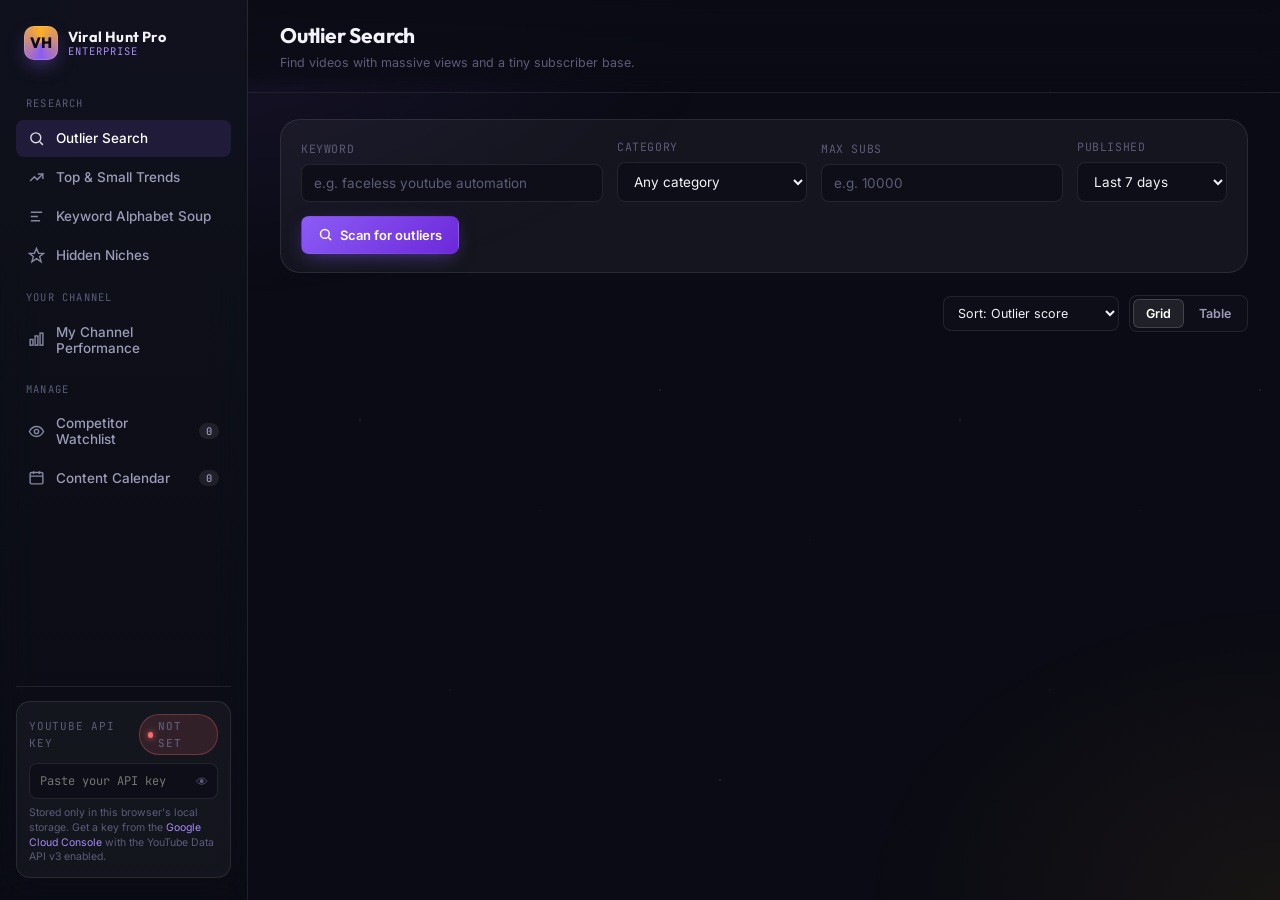
==== commit 880e2594: "Update index.html" ====
--- a/index.html
+++ b/index.html
@@ -511,11 +511,92 @@
 .watch-item .info .n{ font-size:13px; font-weight:600; }
 .watch-item .info .s{ font-size:11px; color:var(--text-tertiary); font-family:var(--font-mono); }
 
+/* ---------- My Channel Performance ---------- */
+.mychannel-header{
+  display:flex; align-items:center; gap:16px; flex-wrap:wrap;
+  background: var(--panel); border:1px solid var(--panel-border); border-radius: var(--radius-lg);
+  padding:18px 20px; margin-bottom:16px;
+}
+.mychannel-avatar{ width:56px; height:56px; border-radius:50%; object-fit:cover; background:#222; flex-shrink:0; }
+.mychannel-info{ flex:1; min-width:180px; }
+.mychannel-name{ font-family:var(--font-display); font-weight:700; font-size:16px; }
+.mychannel-sub{ font-size:12px; color:var(--text-tertiary); margin-top:3px; }
+.sparkline-wrap{ min-width:150px; }
+.sparkline-label{ font-size:10.5px; color:var(--text-tertiary); font-family:var(--font-mono); margin-top:4px; text-align:right; white-space:nowrap; }
+.sparkline-note{ font-size:11.5px; color:var(--text-tertiary); max-width:220px; line-height:1.5; }
+
+.mychannel-stats-grid{ display:grid; grid-template-columns: repeat(4,1fr); gap:12px; margin-bottom:20px; }
+.stat-tile{ background: var(--panel); border:1px solid var(--panel-border); border-radius: var(--radius-md); padding:14px 16px; }
+.stat-tile .k{ font-size:10.5px; text-transform:uppercase; color:var(--text-tertiary); font-family:var(--font-mono); letter-spacing:0.5px; margin-bottom:6px; }
+.stat-tile .v{ font-family:var(--font-display); font-weight:700; font-size:19px; }
+
+.perf-badge.perf-high .ring{ background: conic-gradient(from 0deg, var(--success), #6EE7B7, var(--success)); }
+.perf-badge.perf-mid .ring{ background: conic-gradient(from 0deg, var(--signal), var(--signal-bright), var(--signal)); }
+.perf-badge.perf-low .ring{ background: conic-gradient(from 0deg, var(--danger), #FCA5A5, var(--danger)); }
+.perf-tag{ display:inline-flex; align-items:center; gap:4px; font-size:10.5px; font-family:var(--font-mono); padding:2px 8px; border-radius:20px; }
+.perf-tag.top{ background: var(--success-soft); color:#8ff0c8; }
+.perf-tag.low{ background: var(--danger-soft); color:#ffb3b3; }
+
+.connect-card{
+  max-width:440px; background: var(--panel); border:1px solid var(--panel-border);
+  border-radius: var(--radius-lg); padding:22px; margin-bottom:18px;
+}
+.connect-card p{ font-size:12.5px; color:var(--text-tertiary); margin:-4px 0 16px; line-height:1.5; }
+
+/* ---------- Mobile drawer nav ---------- */
+.topbar-left{ display:flex; align-items:center; gap:10px; min-width:0; }
+.menu-toggle{ display:none; flex-shrink:0; }
+.sidebar-backdrop{
+  position:fixed; inset:0; background:rgba(4,4,9,0.6); backdrop-filter:blur(2px);
+  z-index:110; display:none;
+}
+.sidebar-backdrop.open{ display:block; }
+
 @media (max-width: 880px){
-  .sidebar{ display:none; }
-  .content{ padding:20px 16px; }
-  .topbar{ padding:16px; }
+  .menu-toggle{ display:inline-flex; }
+  .sidebar{
+    position: fixed; top:0; left:0; height:100vh; z-index:120;
+    transform: translateX(-100%);
+    transition: transform 0.25s ease;
+    box-shadow: 20px 0 60px -20px rgba(0,0,0,0.6);
+  }
+  .sidebar.open{ transform: translateX(0); }
+
+  .content{ padding:16px 14px 48px; }
+  .topbar{ padding:14px 16px; }
+  .topbar-title h1{ font-size:17px; }
+  .topbar-title p{ display:none; }
+
+  .filter-bar{ flex-direction:column; align-items:stretch; padding:14px; gap:12px; }
+  .filter-bar .field, .filter-bar .field.grow{ min-width:0; width:100%; }
+  .filter-bar > .btn{ width:100%; }
+
+  .results-header{ flex-direction:column; align-items:stretch; }
+  .results-controls{ flex-wrap:wrap; }
+  .results-controls select{ flex:1; min-width:140px; }
+  .segmented{ flex:1; }
+  .segmented button{ flex:1; text-align:center; }
+
+  .card-grid{ grid-template-columns: 1fr; gap:12px; }
+  .niche-grid{ grid-template-columns: 1fr; }
   .spy-grid{ grid-template-columns:1fr; }
+
+  .table-scroll{ overflow-x:auto; -webkit-overflow-scrolling:touch; margin:0 -2px; }
+  .data-table{ min-width:660px; }
+
+  .mychannel-header{ padding:16px; }
+  .mychannel-stats-grid{ grid-template-columns: repeat(2,1fr); }
+  .connect-card{ max-width:none; padding:18px; }
+
+  .modal{ max-width:100%; margin:0 6px; }
+
+  .btn{ min-height:40px; }
+  .nav-btn{ padding:12px; font-size:14px; }
+}
+
+@media (max-width: 420px){
+  .vcard-stats{ gap:10px; }
+  .mychannel-stats-grid{ gap:10px; }
 }
 </style>
 </head>
@@ -523,7 +604,7 @@
 <div id="app">
 
   <!-- ============================== SIDEBAR ============================== -->
-  <aside class="sidebar">
+  <aside class="sidebar" id="sidebar">
     <div class="brand">
       <div class="brand-mark">VH</div>
       <div class="brand-text">
@@ -550,6 +631,12 @@
         <svg class="ico" viewBox="0 0 24 24" fill="none" stroke="currentColor" stroke-width="2"><path d="M12 2l3 7h7l-5.5 4.5L18.5 21 12 16.5 5.5 21l2-7.5L2 9h7z"/></svg>
         Hidden Niches
       </button>
+      <span class="nav-label">Your Channel</span>
+      <button class="nav-btn" data-tab="mychannel">
+        <svg class="ico" viewBox="0 0 24 24" fill="none" stroke="currentColor" stroke-width="2"><rect x="3" y="12" width="4" height="8"/><rect x="10" y="7" width="4" height="13"/><rect x="17" y="3" width="4" height="17"/></svg>
+        My Channel Performance
+        <span class="count" id="myChannelStatus" style="display:none;">●</span>
+      </button>
       <span class="nav-label">Manage</span>
       <button class="nav-btn" data-tab="watchlist">
         <svg class="ico" viewBox="0 0 24 24" fill="none" stroke="currentColor" stroke-width="2"><path d="M2 12s3.5-7 10-7 10 7 10 7-3.5 7-10 7-10-7-10-7z"/><circle cx="12" cy="12" r="3"/></svg>
@@ -577,13 +664,19 @@
       </div>
     </div>
   </aside>
+  <div class="sidebar-backdrop" id="sidebarBackdrop"></div>
 
   <!-- ============================== MAIN ============================== -->
   <main class="main">
     <div class="topbar">
-      <div class="topbar-title">
-        <h1 id="topbarTitle">Outlier Search</h1>
-        <p id="topbarSubtitle">Find videos with massive views and a tiny subscriber base.</p>
+      <div class="topbar-left">
+        <button class="btn btn-icon btn-ghost menu-toggle" id="menuToggle" type="button" aria-label="Open menu">
+          <svg width="19" height="19" viewBox="0 0 24 24" fill="none" stroke="currentColor" stroke-width="2.2"><path d="M4 7h16M4 12h16M4 17h16"/></svg>
+        </button>
+        <div class="topbar-title">
+          <h1 id="topbarTitle">Outlier Search</h1>
+          <p id="topbarSubtitle">Find videos with massive views and a tiny subscriber base.</p>
+        </div>
       </div>
       <div class="topbar-actions" id="topbarActions"></div>
     </div>
@@ -741,7 +834,48 @@
         <div class="niche-grid" id="nicheGrid"></div>
       </section>
 
-      <!-- ============================== TAB 5: COMPETITOR WATCHLIST ============================== -->
+      <!-- ============================== TAB 5: MY CHANNEL PERFORMANCE ============================== -->
+      <section class="tab-panel" id="tab-mychannel">
+        <div id="myChannelConnectWrap">
+          <div class="connect-card">
+            <h3 style="font-family:var(--font-display); font-size:15px; margin-bottom:6px;">Connect your channel</h3>
+            <p>See exactly how each of your videos is performing against your own channel average — vidIQ-style, but private to you. Nothing leaves your browser.</p>
+            <form id="myChannelForm" style="display:flex; flex-direction:column; gap:12px;">
+              <div class="field">
+                <label for="myChannelInput">Your channel ID or @handle</label>
+                <input type="text" id="myChannelInput" placeholder="e.g. @yourhandle or UCxxxxxxxxxxxxxxxxxxxxxx" required>
+              </div>
+              <button type="submit" class="btn btn-primary">
+                <svg width="15" height="15" viewBox="0 0 24 24" fill="none" stroke="currentColor" stroke-width="2.4"><path d="M12 5v14M5 12h14"/></svg>
+                Connect channel
+              </button>
+            </form>
+          </div>
+        </div>
+
+        <div id="myChannelDashboard" style="display:none;">
+          <div id="myChannelHeaderCard"></div>
+          <div class="mychannel-stats-grid" id="myChannelStatsGrid"></div>
+
+          <div class="results-header">
+            <div class="results-count" id="myChannelResultsCount"></div>
+            <div class="results-controls">
+              <select id="myChannelSortSelect" class="field" style="min-width:170px; padding:8px 10px; background:var(--bg-inset); border:1px solid var(--panel-border); color:var(--text-primary); border-radius:8px; font-size:12.5px;">
+                <option value="performance">Sort: Performance vs avg</option>
+                <option value="views">Sort: Total views</option>
+                <option value="vph">Sort: Views/hour</option>
+                <option value="engagement">Sort: Engagement rate</option>
+                <option value="newest">Sort: Newest</option>
+              </select>
+              <button class="btn btn-sm" id="refreshMyChannelBtn">Refresh</button>
+              <button class="btn btn-sm btn-danger" id="disconnectMyChannelBtn">Disconnect</button>
+            </div>
+          </div>
+          <div id="myChannelResults"></div>
+        </div>
+      </section>
+
+      <!-- ============================== TAB 6: COMPETITOR WATCHLIST ============================== -->
       <section class="tab-panel" id="tab-watchlist">
         <form class="filter-bar" id="watchlistForm">
           <div class="field grow">
@@ -766,7 +900,7 @@
         <div id="watchlistResults"></div>
       </section>
 
-      <!-- ============================== TAB 6: CONTENT CALENDAR ============================== -->
+      <!-- ============================== TAB 7: CONTENT CALENDAR ============================== -->
       <section class="tab-panel" id="tab-calendar">
         <div class="results-header">
           <div class="results-count" id="calendarResultsCount"></div>
@@ -871,6 +1005,9 @@
   trends: { results: [], view: 'grid', mode: 'general' },
   watchlist: JSON.parse(localStorage.getItem('vhp_watchlist') || '[]'),
   saved: JSON.parse(localStorage.getItem('vhp_saved_videos') || '[]'),
+  myChannel: JSON.parse(localStorage.getItem('vhp_my_channel') || 'null'),
+  myChannelVideos: [],
+  myChannelSort: 'performance',
   videoRegistry: {} // videoId -> full computed video object, populated on every render
 };
 
@@ -1282,12 +1419,14 @@
   }).join('');
 
   return `
+  <div class="table-scroll">
   <table class="data-table">
     <thead><tr>
       <th>Video</th><th>Views</th><th>Subs</th><th>VPH</th><th>Outlier</th><th>Engage</th><th>Published</th><th></th>
     </tr></thead>
     <tbody>${rows}</tbody>
-  </table>`;
+  </table>
+  </div>`;
 }
 
 function renderVideoList(containerEl, videos, view, context){
@@ -1303,6 +1442,7 @@
 function sortVideos(videos, sortKey){
   const arr = [...videos];
   if (sortKey === 'outlier') arr.sort((a,b) => (b.outlierScore ?? -1) - (a.outlierScore ?? -1));
+  else if (sortKey === 'performance') arr.sort((a,b) => (b.performanceScore ?? -1) - (a.performanceScore ?? -1));
   else if (sortKey === 'vph') arr.sort((a,b) => b.vph - a.vph);
   else if (sortKey === 'engagement') arr.sort((a,b) => b.engagementRate - a.engagementRate);
   else if (sortKey === 'views') arr.sort((a,b) => b.viewCount - a.viewCount);
@@ -1766,154 +1906,263 @@
 }
 
 /* ---------------------------------------------------------------------- */
+/* MY CHANNEL PERFORMANCE — connect your own channel, see each video's     */
+/* views compared to your own recent-upload average (a vidIQ-style score), */
+/* plus a locally-logged subscriber growth trend built from repeat visits. */
+/* ---------------------------------------------------------------------- */
+
+async function connectMyChannel(rawInput){
+  const btn = document.querySelector('#myChannelForm button[type="submit"]');
+  if (btn) btn.disabled = true;
+  try {
+    const record = await ytResolveChannelInput(rawInput);
+    if (!record){ toast('No channel found for that ID or handle.', 'error'); return; }
+    state.myChannel = {
+      channelId: record.id,
+      title: record.snippet.title,
+      thumbnail: (record.snippet.thumbnails.default || {}).url || '',
+      subscriberCount: parseInt(record.statistics.subscriberCount || 0, 10),
+      hiddenSubscriberCount: !!record.statistics.hiddenSubscriberCount,
+      viewCount: parseInt(record.statistics.viewCount || 0, 10),
+      videoCount: parseInt(record.statistics.videoCount || 0, 10),
+      uploadsPlaylistId: record.contentDetails.relatedPlaylists.uploads
+    };
+    localStorage.setItem('vhp_my_channel', JSON.stringify(state.myChannel));
+    saveChannelSnapshot(state.myChannel);
+    toast(`Connected — ${record.snippet.title}.`, 'success');
+    await loadMyChannelVideos();
+    renderMyChannelDashboard();
+    updateMyChannelBadge();
+  } catch (e){
+    if (e.message !== 'missing_key') toast('Could not connect that channel. Check the ID or handle.', 'error');
+  } finally {
+    if (btn) btn.disabled = false;
+  }
+}
+
+function disconnectMyChannel(){
+  state.myChannel = null;
+  state.myChannelVideos = [];
+  localStorage.removeItem('vhp_my_channel');
+  document.getElementById('myChannelConnectWrap').style.display = 'block';
+  document.getElementById('myChannelDashboard').style.display = 'none';
+  document.getElementById('myChannelInput').value = '';
+  updateMyChannelBadge();
+  toast('Channel disconnected.', 'info');
+}
+
+// Pulls the channel's most recent uploads and scores each one against the
+// average views of that same batch — the core "how is this video doing
+// relative to my own normal" comparison, done locally, no historical API needed.
+async function loadMyChannelVideos(){
+  if (!state.myChannel) return;
+  const resultsEl = document.getElementById('myChannelResults');
+  resultsEl.innerHTML = skeletonGrid(6);
+  try {
+    const items = await ytPlaylistItems(state.myChannel.uploadsPlaylistId, 15);
+    const videoIds = items.map(it => it.contentDetails.videoId);
+    if (!videoIds.length){
+      state.myChannelVideos = [];
+      resultsEl.innerHTML = emptyState('📡', 'No uploads found', "This channel doesn't have any public uploads yet.");
+      return;
+    }
+    const rawVideos = await ytVideosByIds(videoIds);
+    const channelRecord = {
+      snippet: { thumbnails: { default: { url: state.myChannel.thumbnail } } },
+      statistics: { subscriberCount: state.myChannel.subscriberCount, hiddenSubscriberCount: state.myChannel.hiddenSubscriberCount }
+    };
+    const hydrated = rawVideos.map(rv => normalizeVideo(rv, channelRecord));
+    const avgViews = computeChannelAverageViews(hydrated);
+    hydrated.forEach(v => { v.performanceScore = avgViews > 0 ? v.viewCount / avgViews : null; });
+    state.myChannelVideos = hydrated;
+  } catch (e){
+    if (e.message !== 'missing_key') resultsEl.innerHTML = emptyState('⚠️', 'Could not load your videos', 'Something broke fetching your uploads — check the toast above.');
+  }
+}
+
+async function refreshMyChannel(){
+  if (!state.myChannel) return;
+  const btn = document.getElementById('refreshMyChannelBtn');
+  if (btn) btn.disabled = true;
+  try {
+    const record = await ytResolveChannelInput(state.myChannel.channelId);
+    if (record){
+      state.myChannel.subscriberCount = parseInt(record.statistics.subscriberCount || 0, 10);
+      state.myChannel.hiddenSubscriberCount = !!record.statistics.hiddenSubscriberCount;
+      state.myChannel.viewCount = parseInt(record.statistics.viewCount || 0, 10);
+      state.myChannel.videoCount = parseInt(record.statistics.videoCount || 0, 10);
+      localStorage.setItem('vhp_my_channel', JSON.stringify(state.myChannel));
+      saveChannelSnapshot(state.myChannel);
+    }
+    await loadMyChannelVideos();
+    renderMyChannelDashboard();
+    toast('Refreshed.', 'success');
+  } catch (e){
+    if (e.message !== 'missing_key') toast('Could not refresh channel data.', 'error');
+  } finally {
+    if (btn) btn.disabled = false;
+  }
+}
+
+function computeChannelAverageViews(videos){
+  if (!videos.length) return 0;
+  return videos.reduce((sum, v) => sum + v.viewCount, 0) / videos.length;
+}
+
+// Saves one growth data point per calendar day (dedupes same-day revisits)
+// so a real trend line builds up the more the user checks back.
+function saveChannelSnapshot(c){
+  const key = 'vhp_my_channel_snapshots_' + c.channelId;
+  const list = JSON.parse(localStorage.getItem(key) || '[]');
+  const today = new Date().toISOString().slice(0, 10);
+  if (list.length && list[list.length - 1].date === today){
+    list[list.length - 1] = { date: today, subscriberCount: c.subscriberCount, viewCount: c.viewCount };
+  } else {
+    list.push({ date: today, subscriberCount: c.subscriberCount, viewCount: c.viewCount });
+  }
+  localStorage.setItem(key, JSON.stringify(list.slice(-60)));
+}
+
+function sparklineHtml(channelId){
+  const key = 'vhp_my_channel_snapshots_' + channelId;
+  const list = JSON.parse(localStorage.getItem(key) || '[]');
+  if (list.length < 2){
+    return `<div class="sparkline-note">Growth trend builds up automatically each day you check back — come back tomorrow for your first data point.</div>`;
+  }
+  const w = 120, h = 36, pad = 3;
+  const vals = list.map(p => p.subscriberCount);
+  const min = Math.min(...vals), max = Math.max(...vals);
+  const range = (max - min) || 1;
+  const stepX = (w - pad * 2) / (list.length - 1);
+  const points = list.map((p, i) => {
+    const x = pad + i * stepX;
+    const y = h - pad - ((p.subscriberCount - min) / range) * (h - pad * 2);
+    return `${x.toFixed(1)},${y.toFixed(1)}`;
+  }).join(' ');
+  const delta = list[list.length - 1].subscriberCount - list[0].subscriberCount;
+  const deltaLabel = (delta === 0 ? 'No change' : (delta > 0 ? '+' : '') + formatCompactNumber(delta) + ' subs') + ` since ${list[0].date}`;
+  return `
+    <div class="sparkline-wrap">
+      <svg viewBox="0 0 ${w} ${h}" preserveAspectRatio="none" width="100%" height="40">
+        <polyline points="${points}" fill="none" stroke="var(--signal-bright)" stroke-width="2" vector-effect="non-scaling-stroke"/>
+      </svg>
+      <div class="sparkline-label">${escapeHtml(deltaLabel)}</div>
+    </div>`;
+}
+
+function performanceLabel(score){
+  if (score === null || score === undefined) return { text: '—', cls: '' };
+  if (score >= 1.5) return { text: formatOutlier(score), cls: 'perf-high' };
+  if (score >= 0.8) return { text: formatOutlier(score), cls: 'perf-mid' };
+  return { text: formatOutlier(score), cls: 'perf-low' };
+}
+
+function myChannelVideoCardHtml(v, isTop, isLow){
+  const perf = performanceLabel(v.performanceScore);
+  const tag = isTop ? '<span class="perf-tag top">🔥 Top performer</span>' : (isLow ? '<span class="perf-tag low">📉 Underperforming</span>' : '');
+  return `
+  <div class="vcard">
+    <div class="vcard-thumb">
+      <img src="${v.thumbnail}" loading="lazy" alt="">
+      <div class="vcard-vph">⚡ ${formatCompactNumber(Math.round(v.vph))}/hr</div>
+      <div class="vcard-duration">${formatDuration(v.durationSeconds)}</div>
+    </div>
+    <div class="vcard-body">
+      <div class="vcard-title" title="${escapeHtml(v.title)}">${escapeHtml(v.title)}</div>
+      ${tag}
+      <div class="vcard-stats">
+        <div class="outlier-badge perf-badge ${perf.cls}" title="Views compared to your recent-upload average">
+          <div class="ring"></div>
+          <div class="core"><span class="x">${perf.text}</span><span class="lbl">vs avg</span></div>
+        </div>
+        <div class="stat"><span class="k">Views</span><span class="v">${formatCompactNumber(v.viewCount)}</span></div>
+        <div class="stat"><span class="k">Likes</span><span class="v">${formatCompactNumber(v.likeCount)}</span></div>
+        <div class="stat"><span class="k">Engage</span><span class="v">${v.engagementRate.toFixed(1)}%</span></div>
+      </div>
+      <div style="font-size:11px;color:var(--text-tertiary);">${timeAgo(v.publishedAt)}</div>
+      <div class="vcard-footer">
+        <button class="btn btn-sm" data-action="spy" data-video-id="${v.videoId}">Spy 🔍</button>
+        <a class="btn btn-sm btn-primary" href="https://www.youtube.com/watch?v=${v.videoId}" target="_blank" rel="noopener" style="text-decoration:none;">Open ↗</a>
+      </div>
+    </div>
+  </div>`;
+}
+
+function renderMyChannelResults(){
+  const sorted = sortVideos(state.myChannelVideos, state.myChannelSort);
+  const el = document.getElementById('myChannelResults');
+  if (!sorted.length){
+    el.innerHTML = emptyState('📊', 'No videos to analyze yet', 'Connect a channel with public uploads to see a performance breakdown.');
+  } else {
+    const byPerf = [...state.myChannelVideos].filter(v => v.performanceScore !== null).sort((a,b) => b.performanceScore - a.performanceScore);
+    const topId = byPerf.length > 1 ? byPerf[0].videoId : null;
+    const lowId = byPerf.length > 1 ? byPerf[byPerf.length - 1].videoId : null;
+    el.innerHTML = `<div class="card-grid">${sorted.map(v => myChannelVideoCardHtml(v, v.videoId === topId, v.videoId === lowId)).join('')}</div>`;
+  }
+  document.getElementById('myChannelResultsCount').innerHTML = sorted.length ? `<b>${sorted.length}</b> recent videos analyzed` : '';
+}
+
+function updateMyChannelBadge(){
+  const el = document.getElementById('myChannelStatus');
+  if (!el) return;
+  el.style.display = state.myChannel ? 'inline-flex' : 'none';
+  if (state.myChannel){ el.style.color = 'var(--success)'; el.style.background = 'var(--success-soft)'; }
+}
+
+function renderMyChannelDashboard(){
+  if (!state.myChannel) return;
+  document.getElementById('myChannelConnectWrap').style.display = 'none';
+  document.getElementById('myChannelDashboard').style.display = 'block';
+
+  const c = state.myChannel;
+  const avgViews = computeChannelAverageViews(state.myChannelVideos);
+  const avgEngagement = state.myChannelVideos.length
+    ? state.myChannelVideos.reduce((s, v) => s + v.engagementRate, 0) / state.myChannelVideos.length
+    : 0;
+  const topScore = state.myChannelVideos.length
+    ? Math.max(...state.myChannelVideos.map(v => v.performanceScore || 0))
+    : null;
+
+  document.getElementById('myChannelHeaderCard').innerHTML = `
+    <div class="mychannel-header">
+      ${c.thumbnail ? `<img class="mychannel-avatar" src="${c.thumbnail}" alt="">` : '<div class="mychannel-avatar"></div>'}
+      <div class="mychannel-info">
+        <div class="mychannel-name">${escapeHtml(c.title)}</div>
+        <div class="mychannel-sub">${c.hiddenSubscriberCount ? 'Subscribers hidden' : formatCompactNumber(c.subscriberCount) + ' subscribers'} · ${formatCompactNumber(c.videoCount)} videos · ${formatCompactNumber(c.viewCount)} total views</div>
+      </div>
+      ${sparklineHtml(c.channelId)}
+      <span class="badge green"><span class="badge-dot"></span>Connected</span>
+    </div>`;
+
+  document.getElementById('myChannelStatsGrid').innerHTML = `
+    <div class="stat-tile"><div class="k">Avg views (recent)</div><div class="v">${formatCompactNumber(Math.round(avgViews))}</div></div>
+    <div class="stat-tile"><div class="k">Videos analyzed</div><div class="v">${state.myChannelVideos.length}</div></div>
+    <div class="stat-tile"><div class="k">Best performer</div><div class="v">${topScore ? formatOutlier(topScore) : '—'}</div></div>
+    <div class="stat-tile"><div class="k">Avg engagement</div><div class="v">${state.myChannelVideos.length ? avgEngagement.toFixed(1) + '%' : '—'}</div></div>
+  `;
+
+  renderMyChannelResults();
+}
+
+async function openMyChannelTab(){
+  if (!state.myChannel){
+    document.getElementById('myChannelConnectWrap').style.display = 'block';
+    document.getElementById('myChannelDashboard').style.display = 'none';
+    return;
+  }
+  document.getElementById('myChannelConnectWrap').style.display = 'none';
+  document.getElementById('myChannelDashboard').style.display = 'block';
+  if (!state.myChannelVideos.length){
+    saveChannelSnapshot(state.myChannel);
+    await loadMyChannelVideos();
+  }
+  renderMyChannelDashboard();
+}
+
+/* ---------------------------------------------------------------------- */
 /* TAB SWITCHING                                                            */
 /* ---------------------------------------------------------------------- */
 
 const TAB_META = {
   search:    ['Outlier Search', 'Find videos with massive views and a tiny subscriber base.'],
-  trends:    ['Top & Small Trends', "What's trending in India right now — and who's breaking out early."],
-  keywords:  ['Keyword Alphabet Soup', 'Turn one seed keyword into a list of long-tail search ideas.'],
-  niches:    ['Hidden Niches', 'Pre-built topic ideas across niches with room to grow.'],
-  watchlist: ['Competitor Watchlist', "Track channels and see who's accelerating."],
-  calendar:  ['Content Calendar', "Videos you've bookmarked for later."]
-};
-
-function switchTab(tabName){
-  state.currentTab = tabName;
-  document.querySelectorAll('.nav-btn').forEach(b => b.classList.toggle('active', b.dataset.tab === tabName));
-  document.querySelectorAll('.tab-panel').forEach(p => p.classList.toggle('active', p.id === 'tab-' + tabName));
-  const [title, subtitle] = TAB_META[tabName];
-  document.getElementById('topbarTitle').textContent = title;
-  document.getElementById('topbarSubtitle').textContent = subtitle;
-
-  if (tabName === 'watchlist') renderWatchlistItems();
-  if (tabName === 'calendar') renderCalendar();
-}
-
-/* ---------------------------------------------------------------------- */
-/* INIT — EVENT WIRING                                                     */
-/* ---------------------------------------------------------------------- */
-
-document.addEventListener('DOMContentLoaded', () => {
-
-  // ---- API key box ----
-  const apiKeyInput = document.getElementById('apiKeyInput');
-  apiKeyInput.value = state.apiKey;
-  setApiKeyStatus(state.apiKey ? 'ready' : 'unset');
-  apiKeyInput.addEventListener('input', () => {
-    // API KEY UI BUG FIX: the badge updates the instant a key is typed or
-    // pasted (moves off "red" immediately). It only reaches "Verified"
-    // once a real API call actually succeeds — see ytFetch().
-    const val = apiKeyInput.value.trim();
-    state.apiKey = val;
-    localStorage.setItem('vhp_api_key', val);
-    setApiKeyStatus(val ? 'ready' : 'unset');
-  });
-  document.getElementById('apiKeyToggle').addEventListener('click', () => {
-    apiKeyInput.type = apiKeyInput.type === 'password' ? 'text' : 'password';
-  });
-
-  // ---- Sidebar nav ----
-  document.getElementById('navList').addEventListener('click', (e) => {
-    const btn = e.target.closest('.nav-btn');
-    if (btn) switchTab(btn.dataset.tab);
-  });
-
-  // ---- Tab 1: Outlier Search ----
-  document.getElementById('searchForm').addEventListener('submit', (e) => {
-    e.preventDefault();
-    runSearch({ reset: true });
-  });
-  document.getElementById('loadMoreBtn').addEventListener('click', () => runSearch({ reset: false }));
-  document.getElementById('searchSortSelect').addEventListener('change', (e) => {
-    state.search.sort = e.target.value;
-    renderSearchResults();
-  });
-  document.getElementById('searchViewToggle').addEventListener('click', (e) => {
-    const btn = e.target.closest('button'); if (!btn) return;
-    document.querySelectorAll('#searchViewToggle button').forEach(b => b.classList.remove('active'));
-    btn.classList.add('active');
-    state.search.view = btn.dataset.view;
-    renderSearchResults();
-  });
-
-  // ---- Tab 2: Top & Small Trends ----
-  document.getElementById('trendModeToggle').addEventListener('click', (e) => {
-    const btn = e.target.closest('button'); if (!btn) return;
-    document.querySelectorAll('#trendModeToggle button').forEach(b => b.classList.remove('active'));
-    btn.classList.add('active');
-    state.trends.mode = btn.dataset.mode;
-    document.getElementById('smallSubsField').style.display = state.trends.mode === 'small' ? 'flex' : 'none';
-  });
-  document.getElementById('trendCategorySelect').addEventListener('change', (e) => {
-    // If someone explicitly picks Music or Film & Animation, the "hide"
-    // checkbox would otherwise silently wipe the results — turn it off.
-    if (e.target.value === '10' || e.target.value === '1') document.getElementById('hideMusicMovies').checked = false;
-  });
-  document.getElementById('trendsViewToggle').addEventListener('click', (e) => {
-    const btn = e.target.closest('button'); if (!btn) return;
-    document.querySelectorAll('#trendsViewToggle button').forEach(b => b.classList.remove('active'));
-    btn.classList.add('active');
-    state.trends.view = btn.dataset.view;
-    renderTrendsResults();
-  });
-  document.getElementById('trendsRefreshBtn').addEventListener('click', runTrends);
-
-  // ---- Tab 3: Keyword Alphabet Soup ----
-  document.getElementById('keywordForm').addEventListener('submit', (e) => {
-    e.preventDefault();
-    const seed = document.getElementById('seedKeywordInput').value.trim();
-    if (seed) generateKeywordSoup(seed);
-  });
-  document.getElementById('copyAllKeywordsBtn').addEventListener('click', () => {
-    const tags = [...document.querySelectorAll('#keywordTagCloud .keyword-tag')].map(t => t.dataset.keyword);
-    if (!tags.length) return;
-    navigator.clipboard.writeText(tags.join('\n'))
-      .then(() => toast('Copied all keywords.', 'success'))
-      .catch(() => toast('Could not copy automatically — select and copy manually.', 'error'));
-  });
-
-  // ---- Tab 5: Competitor Watchlist ----
-  document.getElementById('watchlistForm').addEventListener('submit', (e) => {
-    e.preventDefault();
-    const val = document.getElementById('channelIdInput').value.trim();
-    if (val) addToWatchlist(val);
-  });
-  document.getElementById('deepScanBtn').addEventListener('click', deepScanAll);
-
-  // ---- Tab 6: Content Calendar ----
-  document.getElementById('exportCsvBtn').addEventListener('click', exportCalendarCsv);
-
-  // ---- Metadata Spy modal ----
-  document.getElementById('spyModalClose').addEventListener('click', closeSpyModal);
-  document.getElementById('spyModalOverlay').addEventListener('click', (e) => {
-    if (e.target.id === 'spyModalOverlay') closeSpyModal();
-  });
-  document.addEventListener('keydown', (e) => { if (e.key === 'Escape') closeSpyModal(); });
-
-  // ---- Delegated clicks for dynamically-rendered cards/tables/tags ----
-  document.addEventListener('click', (e) => {
-    const el = e.target.closest('[data-action]');
-    if (!el) return;
-    const action = el.dataset.action;
-    if (action === 'spy') openSpyModal(el.dataset.videoId);
-    else if (action === 'save') saveVideo(el.dataset.videoId);
-    else if (action === 'unsave') unsaveVideo(el.dataset.videoId);
-    else if (action === 'autohunt') autoHuntTopic(el.dataset.topic);
-    else if (action === 'use-keyword'){
-      document.getElementById('kwInput').value = el.dataset.keyword;
-      switchTab('search');
-      toast('Sent to Outlier Search — hit "Scan for outliers" when ready.', 'info');
-    }
-    else if (action === 'remove-watch') removeFromWatchlist(el.dataset.channelId);
-  });
-
-  // ---- Initial paint ----
-  renderNiches();
-  updateSidebarCounts();
-});
-</script>
-</body>
-</html>
-
-</html>
+  trends:    
